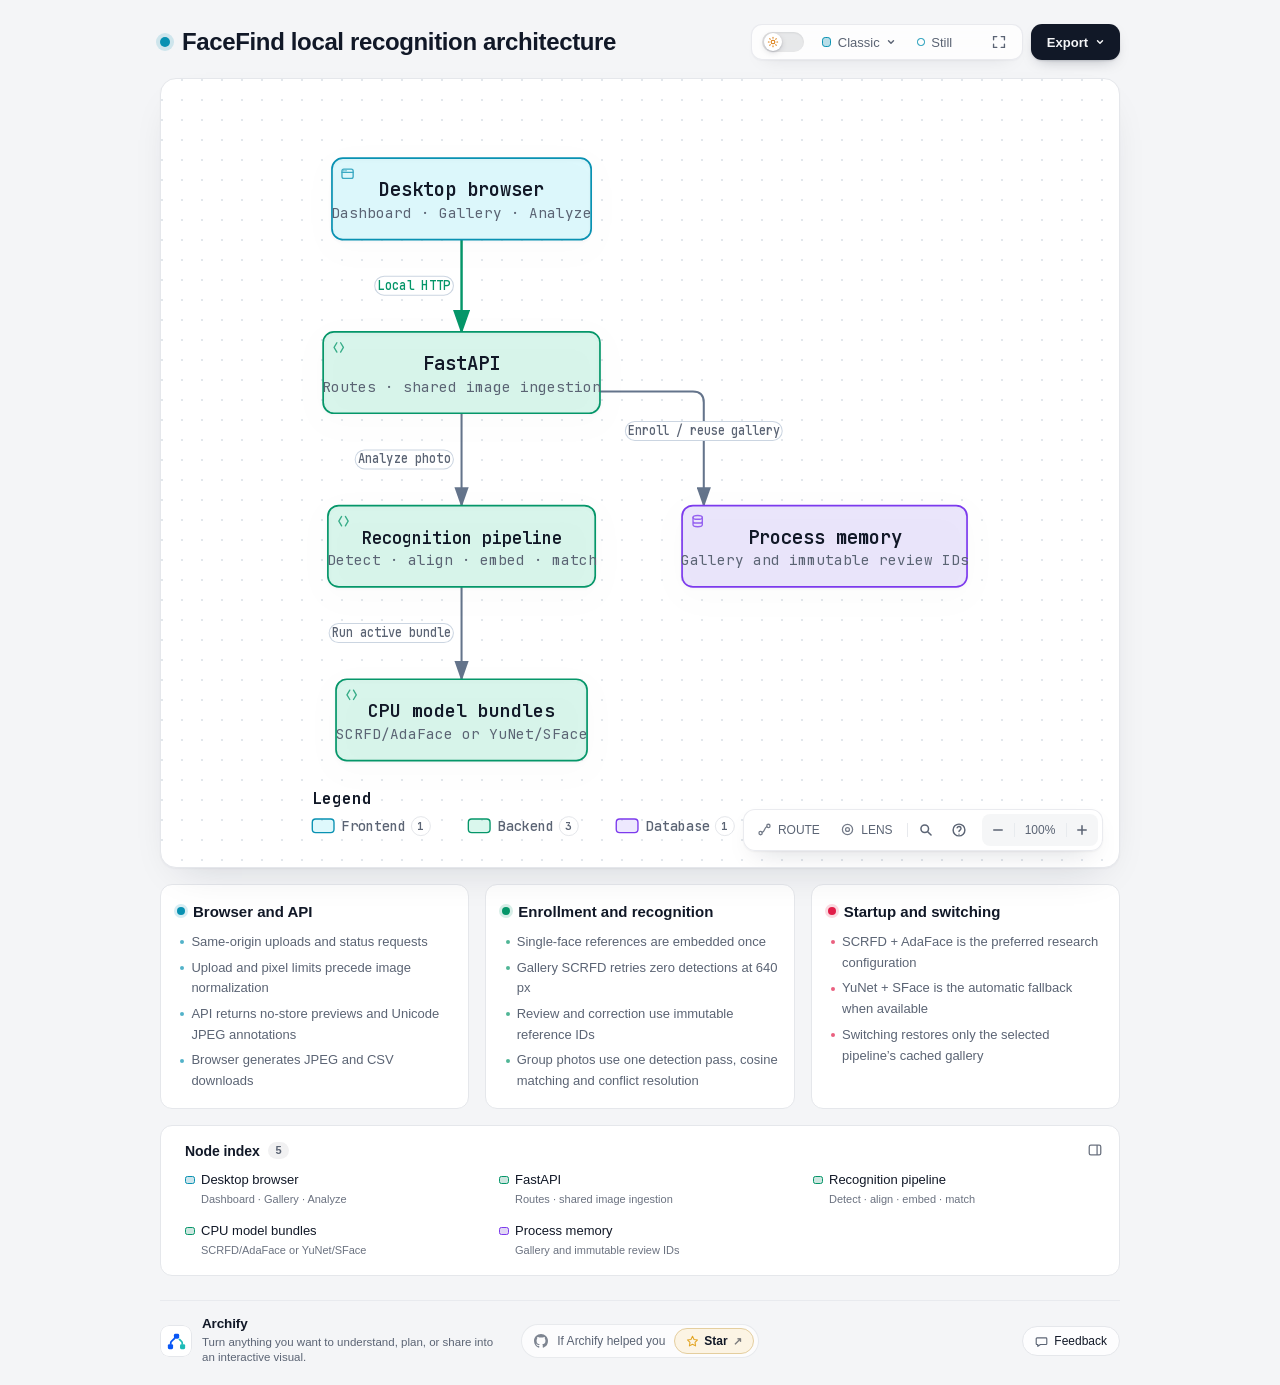
==== docs/architecture/facefind.html @ 2cdcc1fc "release: finalize FaceFind offline recognition application" ====
<!DOCTYPE html>
<html lang="en" data-theme="dark" data-preset="classic">
<head>
  <meta charset="UTF-8">
  <meta name="viewport" content="width=device-width, initial-scale=1.0">
  <meta name="color-scheme" content="dark light">
  <meta name="generator" content="archify 3.3.0">
  <meta name="archify-reader-contract" content="declared-wide-v1">
  <title>FaceFind local recognition architecture Diagram</title>
  <script>
    // Resolve the theme before first paint so light-preference users don't
    // see a dark flash. The toolbar script below re-applies with UI state.
    (function () {
      try {
        var theme = null;
        try {
          var param = new URLSearchParams(window.location.search).get('theme');
          if (param === 'light' || param === 'dark') theme = param;
          if (new URLSearchParams(window.location.search).get('embed') === '1') {
            document.documentElement.setAttribute('data-embed', 'true');
          }
          if (new URLSearchParams(window.location.search).get('present') === '1') {
            document.documentElement.setAttribute('data-present', 'true');
          }
        } catch (_) {}
        if (!theme) {
          try { theme = localStorage.getItem('archify-theme'); } catch (_) {}
        }
        if (theme !== 'light' && theme !== 'dark') {
          theme = window.matchMedia('(prefers-color-scheme: light)').matches ? 'light' : 'dark';
        }
        document.documentElement.setAttribute('data-theme', theme);
      } catch (_) {}
    })();
  </script>
  <style id="archify-fonts">
/*
JetBrains Mono variable WOFF2 subsets from Google Fonts service revision v24.
These fixed bytes are shared by the viewer and its SVG/raster exports.
No local() source: an installed copy must not override the bundled font.
Uncovered characters (including CJK) still use the system fallback stack.
Upstream: https://github.com/JetBrains/JetBrainsMono

cyrillic-ext    1664 bytes  sha256 9343de2ca5d9549f792e7962375af8efb0f320c7643bfd36c884b5a30e5c396f
cyrillic        8892 bytes  sha256 4995a9a43ac659ec32fcd8b463755cd6a07b31a6e6b3894a6a153b661cf490e2
greek           6800 bytes  sha256 49c3da6c9a2b279b0f1f860f5cfb1f5dc38d88a5c7be9c9b1837bbc4e3db6111
vietnamese      5872 bytes  sha256 d44eb1936043a56038eb02dd70b243f379bef65783f94ec12f277550720411f1
latin-ext      11596 bytes  sha256 9c38cb2d0d2d93c1ee6e21fa78db76f13ea7e15e15cc64214c7ca89b6aaa35c4
latin          31340 bytes  sha256 2c32b9b3ee358c119e210f6f5195f9bd34894d78a785ff2e95d60e718e400af4

Copyright 2020 The JetBrains Mono Project Authors (https://github.com/JetBrains/JetBrainsMono)

This Font Software is licensed under the SIL Open Font License, Version 1.1.
This license is copied below, and is also available with a FAQ at:
https://openfontlicense.org


-----------------------------------------------------------
SIL OPEN FONT LICENSE Version 1.1 - 26 February 2007
-----------------------------------------------------------

PREAMBLE
The goals of the Open Font License (OFL) are to stimulate worldwide
development of collaborative font projects, to support the font creation
efforts of academic and linguistic communities, and to provide a free and
open framework in which fonts may be shared and improved in partnership
with others.

The OFL allows the licensed fonts to be used, studied, modified and
redistributed freely as long as they are not sold by themselves. The
fonts, including any derivative works, can be bundled, embedded,
redistributed and/or sold with any software provided that any reserved
names are not used by derivative works. The fonts and derivatives,
however, cannot be released under any other type of license. The
requirement for fonts to remain under this license does not apply
to any document created using the fonts or their derivatives.

DEFINITIONS
"Font Software" refers to the set of files released by the Copyright
Holder(s) under this license and clearly marked as such. This may
include source files, build scripts and documentation.

"Reserved Font Name" refers to any names specified as such after the
copyright statement(s).

"Original Version" refers to the collection of Font Software components as
distributed by the Copyright Holder(s).

"Modified Version" refers to any derivative made by adding to, deleting,
or substituting -- in part or in whole -- any of the components of the
Original Version, by changing formats or by porting the Font Software to a
new environment.

"Author" refers to any designer, engineer, programmer, technical
writer or other person who contributed to the Font Software.

PERMISSION & CONDITIONS
Permission is hereby granted, free of charge, to any person obtaining
a copy of the Font Software, to use, study, copy, merge, embed, modify,
redistribute, and sell modified and unmodified copies of the Font
Software, subject to the following conditions:

1) Neither the Font Software nor any of its individual components,
in Original or Modified Versions, may be sold by itself.

2) Original or Modified Versions of the Font Software may be bundled,
redistributed and/or sold with any software, provided that each copy
contains the above copyright notice and this license. These can be
included either as stand-alone text files, human-readable headers or
in the appropriate machine-readable metadata fields within text or
binary files as long as those fields can be easily viewed by the user.

3) No Modified Version of the Font Software may use the Reserved Font
Name(s) unless explicit written permission is granted by the corresponding
Copyright Holder. This restriction only applies to the primary font name as
presented to the users.

4) The name(s) of the Copyright Holder(s) or the Author(s) of the Font
Software shall not be used to promote, endorse or advertise any
Modified Version, except to acknowledge the contribution(s) of the
Copyright Holder(s) and the Author(s) or with their explicit written
permission.

5) The Font Software, modified or unmodified, in part or in whole,
must be distributed entirely under this license, and must not be
distributed under any other license. The requirement for fonts to
remain under this license does not apply to any document created
using the Font Software.

TERMINATION
This license becomes null and void if any of the above conditions are
not met.

DISCLAIMER
THE FONT SOFTWARE IS PROVIDED "AS IS", WITHOUT WARRANTY OF ANY KIND,
EXPRESS OR IMPLIED, INCLUDING BUT NOT LIMITED TO ANY WARRANTIES OF
MERCHANTABILITY, FITNESS FOR A PARTICULAR PURPOSE AND NONINFRINGEMENT
OF COPYRIGHT, PATENT, TRADEMARK, OR OTHER RIGHT. IN NO EVENT SHALL THE
COPYRIGHT HOLDER BE LIABLE FOR ANY CLAIM, DAMAGES OR OTHER LIABILITY,
INCLUDING ANY GENERAL, SPECIAL, INDIRECT, INCIDENTAL, OR CONSEQUENTIAL
DAMAGES, WHETHER IN AN ACTION OF CONTRACT, TORT OR OTHERWISE, ARISING
FROM, OUT OF THE USE OR INABILITY TO USE THE FONT SOFTWARE OR FROM
OTHER DEALINGS IN THE FONT SOFTWARE.
*/
    /* cyrillic-ext */
    @font-face { font-family: 'JetBrains Mono'; font-style: normal; font-weight: 400 800; font-display: swap;
      src: url([data-uri]) format('woff2');
      unicode-range: U+0460-052F, U+1C80-1C8A, U+20B4, U+2DE0-2DFF, U+A640-A69F, U+FE2E-FE2F; }
    /* cyrillic */
    @font-face { font-family: 'JetBrains Mono'; font-style: normal; font-weight: 400 800; font-display: swap;
      src: url([data-uri]) format('woff2');
      unicode-range: U+0301, U+0400-045F, U+0490-0491, U+04B0-04B1, U+2116; }
    /* greek */
    @font-face { font-family: 'JetBrains Mono'; font-style: normal; font-weight: 400 800; font-display: swap;
      src: url([data-uri]) format('woff2');
      unicode-range: U+0370-0377, U+037A-037F, U+0384-038A, U+038C, U+038E-03A1, U+03A3-03FF; }
    /* vietnamese */
    @font-face { font-family: 'JetBrains Mono'; font-style: normal; font-weight: 400 800; font-display: swap;
      src: url([data-uri]) format('woff2');
      unicode-range: U+0102-0103, U+0110-0111, U+0128-0129, U+0168-0169, U+01A0-01A1, U+01AF-01B0, U+0300-0301, U+0303-0304, U+0308-0309, U+0323, U+0329, U+1EA0-1EF9, U+20AB; }
    /* latin-ext */
    @font-face { font-family: 'JetBrains Mono'; font-style: normal; font-weight: 400 800; font-display: swap;
      src: url([data-uri]) format('woff2');
      unicode-range: U+0100-02BA, U+02BD-02C5, U+02C7-02CC, U+02CE-02D7, U+02DD-02FF, U+0304, U+0308, U+0329, U+1D00-1DBF, U+1E00-1E9F, U+1EF2-1EFF, U+2020, U+20A0-20AB, U+20AD-20C0, U+2113, U+2C60-2C7F, U+A720-A7FF; }
    /* latin */
    @font-face { font-family: 'JetBrains Mono'; font-style: normal; font-weight: 400 800; font-display: swap;
      src: url([data-uri]) format('woff2');
      unicode-range: U+0000-00FF, U+0131, U+0152-0153, U+02BB-02BC, U+02C6, U+02DA, U+02DC, U+0304, U+0308, U+0329, U+2000-206F, U+20AC, U+2122, U+2191, U+2193, U+2212, U+2215, U+FEFF, U+FFFD; }
  </style>
  <style>
    /* ==========================================================
       THEME VARIABLES — switch by toggling [data-theme] on <html>
       ========================================================== */
    :root,
    [data-theme="dark"] {
      /* Native browser UI (scrollbars, form controls, popups) follows the
         chosen theme instead of the OS preference. */
      color-scheme: dark;
      --bg: #020617;
      --grid: #1e293b;
      --canvas-dot: rgba(148, 163, 184, 0.16);
      --text: #ffffff;
      --text-muted: #94a3b8;
      --text-dim: #475569;
      /* UI chrome and menu hints need more contrast than SVG .t-dim accents */
      --text-faint: #7d8da1;

      --panel: rgba(15, 23, 42, 0.5);
      --panel-border: #1e293b;
      --lane-fill: rgba(15, 23, 42, 0.22);
      --lane-stroke: #334155;

      --arrow: #94a3b8;
      --arrow-emphasis: #34d399;
      --edge-label: var(--arrow);

      /* Opaque mask color used behind semi-transparent component fills
         so the arrows drawn underneath are properly hidden. */
      --mask: #0f172a;

      --frontend-fill:    rgba(8, 51, 68, 0.4);
      --frontend-stroke:  #22d3ee;
      --backend-fill:     rgba(6, 78, 59, 0.4);
      --backend-stroke:   #34d399;
      --database-fill:    rgba(76, 29, 149, 0.4);
      --database-stroke:  #a78bfa;
      --cloud-fill:       rgba(120, 53, 15, 0.3);
      --cloud-stroke:     #fbbf24;
      --security-fill:    rgba(136, 19, 55, 0.4);
      --security-stroke:  #fb7185;
      --messagebus-fill:  rgba(251, 146, 60, 0.3);
      --messagebus-stroke:#fb923c;
      --external-fill:    rgba(30, 41, 59, 0.5);
      --external-stroke:  #94a3b8;

      --toolbar-bg:       rgba(15, 23, 42, 0.8);
      --toolbar-border:   #334155;
      --toolbar-text:     #e2e8f0;
      --toolbar-hover:    rgba(15, 23, 42, 0.95);
      --toolbar-menu-bg:  #0f172a;
    }

    [data-theme="light"] {
      color-scheme: light;
      --bg: #f4f5f7;
      --grid: #e9edf2;
      --canvas-dot: #e2e7ec;
      --text: #111827;
      --text-muted: #5b6474;
      --text-dim: #9aa3b2;
      --text-faint: #6b7280;

      --panel: #ffffff;
      --panel-border: #e5e7eb;
      --lane-fill: rgba(248, 250, 252, 0.65);
      --lane-stroke: #cbd5e1;

      --arrow: #64748b;
      --arrow-emphasis: #059669;
      --edge-label: var(--text-muted);

      --mask: #ffffff;

      --frontend-fill: rgba(34, 211, 238, 0.15);
      --frontend-stroke: #0891b2;
      /* #1040: darker accent for small bold reader text; the diagram stroke above is untouched. */
      --reader-accent: #077f9c;
      --backend-fill: rgba(52, 211, 153, 0.18);
      --backend-stroke: #059669;
      --database-fill: rgba(167, 139, 250, 0.2);
      --database-stroke: #7c3aed;
      --cloud-fill: rgba(251, 191, 36, 0.18);
      --cloud-stroke: #d97706;
      --security-fill: rgba(251, 113, 133, 0.15);
      --security-stroke: #e11d48;
      --messagebus-fill: rgba(251, 146, 60, 0.15);
      --messagebus-stroke: #ea580c;
      --external-fill: rgba(148, 163, 184, 0.18);
      --external-stroke: #64748b;

      --toolbar-bg:       rgba(255, 255, 255, 0.92);
      --toolbar-border:   #cbd5e1;
      --toolbar-text:     #334155;
      --toolbar-hover:    #ffffff;
      --toolbar-menu-bg:  #ffffff;
    }

    /* ==========================================================
       SIGNAL FLOW — an opt-in, motion-forward visual preset.
       The variables also target a standalone exported SVG, whose
       root carries data-preset and data-theme directly.
       ========================================================== */
    [data-preset="signal-flow"][data-theme="dark"] {
      --bg: #030711;
      --grid: #15233a;
      --panel: rgba(6, 14, 28, 0.78);
      --panel-border: #1d3350;
      --lane-fill: rgba(9, 22, 40, 0.5);
      --lane-stroke: #2c4564;
      --text: #f5fbff;
      --text-muted: #9eb0c7;
      --text-dim: #52667f;
      --text-faint: #7890ad;
      --mask: #07101e;
      --frontend-fill: rgba(6, 182, 212, 0.14);
      --frontend-stroke: #67e8f9;
      --backend-fill: rgba(16, 185, 129, 0.14);
      --backend-stroke: #5eead4;
      --database-fill: rgba(139, 92, 246, 0.16);
      --database-stroke: #c4b5fd;
      --cloud-fill: rgba(245, 158, 11, 0.13);
      --cloud-stroke: #fcd34d;
      --security-fill: rgba(244, 63, 94, 0.13);
      --security-stroke: #fda4af;
      --messagebus-fill: rgba(249, 115, 22, 0.13);
      --messagebus-stroke: #fdba74;
      --external-fill: rgba(71, 85, 105, 0.24);
      --external-stroke: #a5b4c7;
      --arrow: #7890ad;
      --arrow-emphasis: #2dd4bf;
      --edge-label: var(--arrow);
      --toolbar-bg: rgba(7, 16, 30, 0.86);
      --toolbar-border: #29415f;
      --toolbar-menu-bg: #07101e;
    }

    [data-preset="signal-flow"][data-theme="light"] {
      --bg: #f4f9fc;
      --grid: #d4e5ee;
      --panel: rgba(255, 255, 255, 0.82);
      --panel-border: #bfd5e2;
      --lane-fill: rgba(232, 243, 248, 0.62);
      --lane-stroke: #a9c5d5;
      --text: #102638;
      --text-muted: #587287;
      --text-dim: #8aa2b4;
      --text-faint: #5d778a; /* #1040: was #668397 at 3.99:1 on reader surfaces */
      --mask: #ffffff;
      --frontend-fill: rgba(6, 182, 212, 0.09);
      --frontend-stroke: #0789a1;
      /* #1040: darker accent for small bold reader text; the diagram stroke above is untouched. */
      --reader-accent: #067e95;
      --backend-fill: rgba(5, 150, 105, 0.09);
      --backend-stroke: #087f69;
      --database-fill: rgba(124, 58, 237, 0.09);
      --database-stroke: #7254c7;
      --cloud-fill: rgba(217, 119, 6, 0.08);
      --cloud-stroke: #b9670b;
      --security-fill: rgba(225, 29, 72, 0.08);
      --security-stroke: #c53a59;
      --messagebus-fill: rgba(234, 88, 12, 0.08);
      --messagebus-stroke: #c65f27;
      --external-fill: rgba(100, 116, 139, 0.1);
      --external-stroke: #607a8c;
      --arrow: #7b97aa;
      --arrow-emphasis: #0d9488;
      --edge-label: var(--text-muted);
    }

    /* ==========================================================
       BLUEPRINT — a review-first drafting preset for deployment,
       infrastructure, and technical design documentation. It keeps
       the same semantic palette and geometry while trading glow for
       precise grid contrast, squared materials, and drafting marks.
       ========================================================== */
    [data-preset="blueprint"][data-theme="dark"] {
      --bg: #06131f;
      --grid: #17425a;
      --panel: rgba(7, 27, 43, 0.9);
      --panel-border: #27627f;
      --lane-fill: rgba(10, 43, 66, 0.36);
      --lane-stroke: #34799a;
      --text: #e3f6ff;
      --text-muted: #91b8ca;
      --text-dim: #557e92;
      --text-faint: #739caf;
      --mask: #0a2031;
      --frontend-fill: rgba(26, 157, 193, 0.14);
      --frontend-stroke: #66d9ef;
      --backend-fill: rgba(31, 155, 124, 0.13);
      --backend-stroke: #69dfbd;
      --database-fill: rgba(120, 105, 196, 0.14);
      --database-stroke: #b4a8ff;
      --cloud-fill: rgba(197, 145, 43, 0.13);
      --cloud-stroke: #ffd166;
      --security-fill: rgba(199, 76, 104, 0.13);
      --security-stroke: #ff8da1;
      --messagebus-fill: rgba(207, 112, 49, 0.13);
      --messagebus-stroke: #ffad66;
      --external-fill: rgba(84, 119, 139, 0.18);
      --external-stroke: #a7cad9;
      --arrow: #78a3b7;
      --arrow-emphasis: #64dfc1;
      --edge-label: var(--arrow);
      --toolbar-bg: rgba(7, 28, 45, 0.92);
      --toolbar-border: #34799a;
      --toolbar-text: #d8f3ff;
      --toolbar-hover: rgba(18, 58, 83, 0.95);
      --toolbar-menu-bg: #0a2031;
    }

    [data-preset="blueprint"][data-theme="light"] {
      --bg: #edf7fa;
      --grid: #b5d5e1;
      --panel: rgba(249, 253, 255, 0.94);
      --panel-border: #78aabd;
      --lane-fill: rgba(210, 232, 240, 0.42);
      --lane-stroke: #83b2c4;
      --text: #123344;
      --text-muted: #4e7486;
      --text-dim: #86a6b4;
      --text-faint: #577786; /* #1040: was #668c9d at 3.54:1 on reader surfaces */
      --mask: #f9fdff;
      --frontend-fill: rgba(8, 145, 178, 0.08);
      --frontend-stroke: #087f9c;
      --backend-fill: rgba(5, 128, 101, 0.08);
      --backend-stroke: #08755f;
      --database-fill: rgba(100, 75, 180, 0.08);
      --database-stroke: #6757a8;
      --cloud-fill: rgba(181, 120, 15, 0.08);
      --cloud-stroke: #a86609;
      --security-fill: rgba(190, 48, 80, 0.07);
      --security-stroke: #b32f50;
      --messagebus-fill: rgba(196, 81, 22, 0.07);
      --messagebus-stroke: #b65120;
      --external-fill: rgba(79, 112, 128, 0.08);
      --external-stroke: #506f7e;
      --arrow: #6d93a5;
      --arrow-emphasis: #087f69;
      --edge-label: var(--text-muted);
      --toolbar-bg: rgba(247, 252, 254, 0.94);
      --toolbar-border: #8ab5c5;
      --toolbar-text: #294f61;
      --toolbar-hover: #ffffff;
      --toolbar-menu-bg: #f9fdff;
    }

    /* ==========================================================
       EDITORIAL — a warm, publication-minded preset for design
       reviews, launch notes, and documentation. The diagram keeps
       the same semantic palette and exact geometry, but trades
       software chrome for paper, ink, ruled structure, and one
       restrained vermilion accent.
       ========================================================== */
    [data-preset="editorial"][data-theme="dark"] {
      --bg: #181611;
      --grid: #39342a;
      --panel: rgba(35, 31, 24, 0.96);
      --panel-border: #625a4a;
      --lane-fill: rgba(52, 46, 35, 0.46);
      --lane-stroke: #726957;
      --text: #f4eddf;
      --text-muted: #b9ae9b;
      --text-dim: #776e60;
      --text-faint: #9d917e;
      --mask: #231f18;
      --frontend-fill: rgba(43, 133, 142, 0.16);
      --frontend-stroke: #7fc6c7;
      --backend-fill: rgba(63, 132, 92, 0.16);
      --backend-stroke: #8fc29e;
      --database-fill: rgba(117, 91, 141, 0.17);
      --database-stroke: #c0a4d0;
      --cloud-fill: rgba(170, 119, 49, 0.16);
      --cloud-stroke: #d8ad68;
      --security-fill: rgba(157, 69, 65, 0.17);
      --security-stroke: #df9085;
      --messagebus-fill: rgba(174, 79, 42, 0.16);
      --messagebus-stroke: #df946f;
      --external-fill: rgba(126, 115, 96, 0.18);
      --external-stroke: #b8ad99;
      --arrow: #948978;
      --arrow-emphasis: #dd6b3d;
      --edge-label: var(--arrow);
      --toolbar-bg: rgba(35, 31, 24, 0.92);
      --toolbar-border: #625a4a;
      --toolbar-text: #eee5d5;
      --toolbar-hover: #302a20;
      --toolbar-menu-bg: #231f18;
    }

    [data-preset="editorial"][data-theme="light"] {
      --bg: #f2eee5;
      --grid: #d8d0c2;
      --panel: rgba(251, 248, 241, 0.97);
      --panel-border: #c4b9a6;
      --lane-fill: rgba(229, 221, 207, 0.42);
      --lane-stroke: #b8aa94;
      --text: #242018;
      --text-muted: #6f6658;
      --text-dim: #a09788;
      --text-faint: #796f60; /* #1040: was #817767 at 4.15:1 on reader surfaces */
      --mask: #fbf8f1;
      --frontend-fill: rgba(31, 117, 126, 0.09);
      --frontend-stroke: #287e84;
      /* #1040: darker accent for small bold reader text; the diagram stroke above is untouched. */
      --reader-accent: #267a80;
      --backend-fill: rgba(42, 119, 75, 0.09);
      --backend-stroke: #397b53;
      --database-fill: rgba(105, 75, 130, 0.09);
      --database-stroke: #765d86;
      --cloud-fill: rgba(157, 103, 31, 0.1);
      --cloud-stroke: #9a671f;
      --security-fill: rgba(153, 58, 52, 0.09);
      --security-stroke: #9e463f;
      --messagebus-fill: rgba(182, 70, 27, 0.09);
      --messagebus-stroke: #ad4b25;
      --external-fill: rgba(101, 91, 75, 0.09);
      --external-stroke: #746b5e;
      --arrow: #8a806f;
      --arrow-emphasis: #bb4c23;
      --edge-label: var(--text-muted);
      --toolbar-bg: rgba(251, 248, 241, 0.94);
      --toolbar-border: #c4b9a6;
      --toolbar-text: #40392f;
      --toolbar-hover: #fffdf8;
      --toolbar-menu-bg: #fbf8f1;
    }

    * { margin: 0; padding: 0; box-sizing: border-box; }

    body {
      --archify-page-top: 2rem;
      font-family: -apple-system, BlinkMacSystemFont, 'Segoe UI', 'PingFang SC', 'Hiragino Sans GB', 'Microsoft YaHei', 'Noto Sans CJK SC', 'Noto Sans', Roboto, 'Helvetica Neue', Arial, sans-serif;
      -webkit-font-smoothing: antialiased;
      background: var(--bg);
      min-height: 100vh;
      padding: var(--archify-page-top) 2rem 2rem;
      color: var(--text);
      /* Theme surfaces change together; animating the page background leaves it
         visibly out of sync with the SVG and panel for the first 200ms. */
    }

    html[data-preset="signal-flow"] body {
      background-image:
        radial-gradient(circle at 18% -8%, rgba(34, 211, 238, 0.14), transparent 34rem),
        radial-gradient(circle at 92% 18%, rgba(139, 92, 246, 0.12), transparent 30rem);
      background-attachment: fixed;
    }
    html[data-preset="signal-flow"][data-theme="light"] body {
      background-image:
        radial-gradient(circle at 18% -8%, rgba(6, 182, 212, 0.12), transparent 34rem),
        radial-gradient(circle at 92% 18%, rgba(139, 92, 246, 0.08), transparent 30rem);
    }
    html[data-preset="blueprint"] body {
      background-image:
        linear-gradient(var(--grid) 1px, transparent 1px),
        linear-gradient(90deg, var(--grid) 1px, transparent 1px);
      background-size: 32px 32px;
      background-position: -1px -1px;
      background-attachment: fixed;
    }
    html[data-preset="editorial"] body {
      background-image:
        linear-gradient(90deg, transparent 0, transparent 5.4rem, color-mix(in srgb, var(--security-stroke) 18%, transparent) 5.4rem, color-mix(in srgb, var(--security-stroke) 18%, transparent) calc(5.4rem + 1px), transparent calc(5.4rem + 1px)),
        repeating-linear-gradient(0deg, transparent 0, transparent 31px, color-mix(in srgb, var(--grid) 36%, transparent) 31px, color-mix(in srgb, var(--grid) 36%, transparent) 32px);
      background-attachment: fixed;
    }

    /* Gallery/embed mode keeps the generated artifact as the source of truth
       while presenting only its diagram surface inside a proof card. */
    html[data-embed="true"] body {
      min-height: 0;
      padding: 0;
      overflow: hidden;
      background: var(--bg);
      background-image: none;
    }
    html[data-embed="true"] .toolbar,
    html[data-embed="true"] .header,
    html[data-embed="true"] .cards,
    html[data-embed="true"] .diagram-nav,
    html[data-embed="true"] .overview-map,
    html[data-embed="true"] .focus-chip,
    html[data-embed="true"] .route-probe,
    html[data-embed="true"] .semantic-lens,
    html[data-embed="true"] .diagram-guide,
    html[data-embed="true"] .node-finder,
    html[data-embed="true"] .node-outline { display: none !important; }
    html[data-embed="true"] .container { max-width: none; }
    html[data-embed="true"] .diagram-container {
      padding: 0.5rem;
      border: 0;
      border-radius: 0;
      box-shadow: none;
    }
    html[data-embed="true"] .diagram-container svg { min-width: 0; }

    /* Presentation Stage is a viewer-only layer: it gives the live diagram
       the viewport while keeping guided views, theme, focus, and exports real.
       Embed mode wins when both query parameters are present. */
    html[data-present="true"]:not([data-embed="true"]) body {
      --archify-page-top: 1rem;
      height: 100dvh;
      min-height: 0;
      padding: 1rem;
      overflow: hidden;
    }
    html[data-present="true"]:not([data-embed="true"]) .container {
      display: flex;
      flex-direction: column;
      gap: 0.75rem;
      width: 100%;
      max-width: none;
      height: calc(100dvh - 2rem);
    }
    html[data-present="true"]:not([data-embed="true"]) .header {
      flex: none;
      min-width: 0;
      margin: 0;
      padding-right: 23rem;
    }
    html[data-present="true"]:not([data-embed="true"]) .header-row { margin-bottom: 0.25rem; }
    html[data-present="true"]:not([data-embed="true"]) .subtitle {
      overflow: hidden;
      text-overflow: ellipsis;
      white-space: nowrap;
    }

    html[data-present="true"]:not([data-embed="true"]) .diagram-container {
      display: flex;
      flex: 1 1 auto;
      align-items: center;
      justify-content: center;
      min-height: 0;
      padding: 0.75rem;
      padding-bottom: calc(0.75rem + var(--archify-nav-reserve));
    }
    html[data-present="true"]:not([data-embed="true"]) .diagram-container > svg {
      flex: 1 1 auto;
      height: 100%;
      min-height: 0;
      width: 100%;
      min-width: 0;
    }
    html[data-present="true"]:not([data-embed="true"]) .cards { display: none; }
    html[data-present="true"]:not([data-embed="true"]) #btn-present {
      border-color: var(--frontend-stroke);
      color: var(--frontend-stroke);
    }

    /* The reader owns only the outer scale. Compact automatic sequences fit at
       their authored text size or larger. Long sequences and waterfall rows
       favor reading width and page scroll; other diagrams keep height fitting.
       Small automatic canvases retain a modest scale inside a usable shell.
       Every strategy preserves the authored SVG/viewBox and semantic geometry. */
    .container {
      width: 100%;
      max-width: var(--archify-reader-width, 1440px);
      margin: 0 auto;
    }
    html[data-reader-area="true"] .diagram-container {
      min-height: var(--archify-diagram-min-height);
      display: flex;
      align-items: center;
    }
    html[data-reader-area="true"] .diagram-container > svg { flex-shrink: 0; }
    /* The original SVG legend can use the outer corner while the capped or fitted
       diagram stays centered. The container still clips all outer paint. */
    .diagram-container:has([data-reader-legend-corner]) > svg { overflow: visible; }
    .diagram-container [data-reader-legend-corner] {
      transform-origin: 0 0;
      transform-box: view-box;
      transform: var(--archify-reader-legend-transform);
    }
    html[data-reader-narrow="true"]:not([data-present="true"]) .diagram-container > svg {
      min-width: 0;
      max-width: var(--archify-diagram-max-width);
      margin-inline: auto;
    }
    @media (min-width: 768px) and (max-height: 920px) {
      .header { margin-bottom: 1rem; }
      .diagram-container { padding: 1rem; }
      .cards { margin-top: 1rem; }
      .card { padding: 1rem; }
    }

    .header { margin-bottom: 1.5rem; padding-right: 29.5rem; }

    html[data-preset="signal-flow"] .header,
    html[data-preset="blueprint"] .header,
    html[data-preset="editorial"] .header { padding-right: 29.5rem; }

    .header-row {
      display: flex;
      align-items: center;
      gap: 0.75rem;
      min-height: 2.75rem;
      margin-bottom: 0.25rem;
    }

    .pulse-dot {
      flex: none;
      width: 10px;
      height: 10px;
      background: var(--frontend-stroke);
      border-radius: 50%;
      box-shadow: 0 0 0 4px color-mix(in srgb, var(--frontend-stroke) 16%, transparent);
      animation: none;
    }

    html[data-motion-capable="true"] .pulse-dot { animation: pulse 2s infinite; }

    @keyframes pulse {
      0%, 100% { opacity: 1; }
      50% { opacity: 0.5; }
    }

    h1 {
      font-size: 1.5rem;
      font-weight: 650;
      line-height: 1.25;
      letter-spacing: -0.015em;
    }

    .subtitle {
      color: var(--text-muted);
      font-size: 0.875rem;
      line-height: 1.55;
      margin-left: 1.375rem;
    }

    html[data-preset="signal-flow"] .header-row::after {
      content: attr(data-preset-badge-signal-flow);
      flex: none;
      margin-left: 0.25rem;
      color: var(--frontend-stroke);
      border: 1px solid var(--frontend-stroke);
      border-radius: 999px;
      padding: 0.28rem 0.6rem;
      font-size: 0.625rem;
      letter-spacing: 0.12em;
      opacity: 0.82;
      box-shadow: 0 0 20px rgba(34, 211, 238, 0.12);
      white-space: nowrap;
    }

    html[data-preset="blueprint"] .pulse-dot {
      width: 10px;
      height: 10px;
      border: 1px solid var(--frontend-stroke);
      border-radius: 1px;
      background: transparent;
      box-shadow: inset 0 0 0 2px var(--bg);
      transform: rotate(45deg);
      animation: none;
    }
    html[data-preset="blueprint"] .header-row::after {
      content: attr(data-preset-badge-blueprint);
      flex: none;
      margin-left: 0.25rem;
      padding: 0.28rem 0.55rem;
      border-top: 1px solid var(--frontend-stroke);
      border-bottom: 1px solid var(--frontend-stroke);
      color: var(--frontend-stroke);
      font-size: 0.5625rem;
      font-weight: 700;
      letter-spacing: 0.14em;
      white-space: nowrap;
    }

    html[data-preset="editorial"] h1,
    html[data-preset="editorial"] .card h3 {
      font-family: Georgia, 'Times New Roman', 'Songti SC', STSong, serif;
      letter-spacing: -0.02em;
    }
    html[data-preset="editorial"] h1 { font-size: 1.72rem; font-weight: 600; }
    html[data-preset="editorial"] .pulse-dot {
      width: 9px;
      height: 9px;
      border: 1px solid var(--arrow-emphasis);
      border-radius: 0;
      background: var(--arrow-emphasis);
      box-shadow: 0 0 0 3px color-mix(in srgb, var(--arrow-emphasis) 14%, transparent);
      transform: rotate(45deg);
      animation: none;
    }
    html[data-preset="editorial"] .header-row::after {
      content: attr(data-preset-badge-editorial);
      flex: none;
      margin-left: 0.25rem;
      padding: 0.32rem 0 0.24rem;
      border-bottom: 2px solid var(--arrow-emphasis);
      color: var(--arrow-emphasis);
      font-family: Georgia, 'Times New Roman', serif;
      font-size: 0.625rem;
      font-style: italic;
      font-weight: 600;
      letter-spacing: 0.08em;
      white-space: nowrap;
    }

    .diagram-container {
      --archify-nav-reserve: 0px;
      background: var(--panel);
      border-radius: 1rem;
      border: 1px solid var(--panel-border);
      box-shadow: 0 1px 2px rgba(15, 23, 42, 0.04), 0 16px 40px -20px rgba(15, 23, 42, 0.18);
      padding: 1.5rem;
      padding-bottom: calc(1.5rem + var(--archify-nav-reserve));
      overflow: hidden;
      position: relative;
    }

    html[data-preset="signal-flow"] .diagram-container {
      position: relative;
      overflow: hidden;
      background: linear-gradient(180deg, rgba(8, 20, 38, 0.82), rgba(3, 8, 18, 0.94));
      box-shadow: inset 0 1px 0 rgba(255, 255, 255, 0.04), 0 28px 80px rgba(0, 0, 0, 0.34);
    }
    html[data-preset="signal-flow"][data-theme="light"] .diagram-container {
      background: linear-gradient(180deg, rgba(255, 255, 255, 0.9), rgba(237, 246, 250, 0.94));
      box-shadow: inset 0 1px 0 rgba(255, 255, 255, 0.72), 0 24px 60px rgba(45, 78, 99, 0.12);
    }
    html[data-preset="blueprint"] .diagram-container {
      border-color: var(--panel-border);
      border-radius: 0.35rem;
      background: var(--panel);
      box-shadow:
        inset 0 0 0 1px color-mix(in srgb, var(--panel-border) 34%, transparent),
        0 18px 48px rgba(0, 0, 0, 0.16);
    }
    html[data-preset="blueprint"] .diagram-container::after {
      content: "";
      position: absolute;
      z-index: 10;
      inset: 0.7rem;
      pointer-events: none;
      background:
        linear-gradient(var(--frontend-stroke), var(--frontend-stroke)) left top / 1.35rem 1px no-repeat,
        linear-gradient(var(--frontend-stroke), var(--frontend-stroke)) left top / 1px 1.35rem no-repeat,
        linear-gradient(var(--frontend-stroke), var(--frontend-stroke)) right top / 1.35rem 1px no-repeat,
        linear-gradient(var(--frontend-stroke), var(--frontend-stroke)) right top / 1px 1.35rem no-repeat,
        linear-gradient(var(--frontend-stroke), var(--frontend-stroke)) left bottom / 1.35rem 1px no-repeat,
        linear-gradient(var(--frontend-stroke), var(--frontend-stroke)) left bottom / 1px 1.35rem no-repeat,
        linear-gradient(var(--frontend-stroke), var(--frontend-stroke)) right bottom / 1.35rem 1px no-repeat,
        linear-gradient(var(--frontend-stroke), var(--frontend-stroke)) right bottom / 1px 1.35rem no-repeat;
      opacity: 0.58;
    }
    html[data-preset="editorial"] .diagram-container {
      overflow: hidden;
      border-color: var(--panel-border);
      border-radius: 0.38rem;
      background:
        linear-gradient(90deg, color-mix(in srgb, var(--security-fill) 58%, transparent), transparent 12%),
        var(--panel);
      box-shadow:
        0 1px 0 color-mix(in srgb, var(--text) 6%, transparent),
        0 18px 48px color-mix(in srgb, #000 19%, transparent);
    }
    html[data-preset="editorial"] .diagram-container::after {
      position: absolute;
      z-index: 10;
      top: 0.72rem;
      right: 1.25rem;
      padding: 0.2rem 0.52rem;
      border: 1px solid var(--panel-border);
      background: var(--panel);
      color: var(--arrow-emphasis);
      content: attr(data-preset-badge-editorial-plate);
      font-family: Georgia, 'Times New Roman', serif;
      font-size: 0.52rem;
      font-style: italic;
      font-weight: 600;
      letter-spacing: 0.09em;
      pointer-events: none;
    }
    html[data-embed="true"][data-preset="editorial"] .diagram-container::after { display: none; }
    /* A Viewer an explainer page opens keeps its tools and the preset's look; the page names the
       diagram, so the standalone badges stay off, as the embedded plate does. */
    html[data-hosted="explainer"][data-preset] .header-row::after,
    html[data-hosted="explainer"][data-preset="editorial"] .diagram-container::after { display: none; }
    html[data-motion-capable="true"][data-preset="signal-flow"][data-ambient-entry="running"] .diagram-container::before {
      content: "";
      position: absolute;
      inset: 0;
      pointer-events: none;
      background: linear-gradient(115deg, transparent 28%, rgba(103, 232, 249, 0.035) 48%, transparent 68%);
      transform: translateX(-70%);
      animation: archify-signal-scan 4.8s ease-in-out 1 both;
    }

    /* Motion Governor gives the reader a real static state and gives the
       strongest semantic action the only motion budget. Atmosphere resets to
       its authored base instead of freezing mid-cycle. Static artifacts never
       start a decorative pulse or scan. */
    html:not([data-motion-capable="true"]) svg[data-animation="trace"] [data-animate] {
      animation: none !important;
    }
    html:not([data-motion-capable="true"]) svg[data-animation="trace"] [data-graph-role="automatic-crossover"]:has(> [data-animate="edge"]) > [data-graph-role="automatic-crossover-underlay"] {
      animation: none !important;
    }
    html[data-motion="still"] .pulse-dot,
    html[data-motion="still"] .diagram-container::before,
    html[data-motion="still"] svg[data-animation="trace"] [data-animate],
    html[data-motion-owner] .pulse-dot,
    html[data-motion-owner] .diagram-container::before,
    html[data-motion-owner] svg[data-animation="trace"] [data-animate],
    html[data-embed="true"] .pulse-dot,
    html[data-embed="true"] .diagram-container::before,
    html[data-share-playback="true"] .pulse-dot,
    html[data-share-playback="true"] .diagram-container::before,
    html[data-document-hidden="true"] .pulse-dot,
    html[data-document-hidden="true"] .diagram-container::before,
    html[data-document-hidden="true"] svg[data-animation="trace"] [data-animate],
    html[data-motion="still"] svg[data-animation="trace"] [data-graph-role="automatic-crossover"]:has(> [data-animate="edge"]) > [data-graph-role="automatic-crossover-underlay"],
    html[data-motion-owner] svg[data-animation="trace"] [data-graph-role="automatic-crossover"]:has(> [data-animate="edge"]) > [data-graph-role="automatic-crossover-underlay"],
    html[data-embed="true"] svg[data-animation="trace"] [data-graph-role="automatic-crossover"]:has(> [data-animate="edge"]) > [data-graph-role="automatic-crossover-underlay"],
    html[data-share-playback="true"] svg[data-animation="trace"] [data-graph-role="automatic-crossover"]:has(> [data-animate="edge"]) > [data-graph-role="automatic-crossover-underlay"],
    html[data-document-hidden="true"] svg[data-animation="trace"] [data-graph-role="automatic-crossover"]:has(> [data-animate="edge"]) > [data-graph-role="automatic-crossover-underlay"] {
      animation: none !important;
    }
    html[data-motion="still"] .diagram-container::before,
    html[data-motion-owner] .diagram-container::before,
    html[data-embed="true"] .diagram-container::before,
    html[data-share-playback="true"] .diagram-container::before {
      opacity: 0;
    }
    html[data-motion="still"] .intent-trace-flow,
    html[data-motion="still"] .route-probe-flow,
    html[data-motion="still"] .route-journey-flow,
    html[data-motion="still"] .semantic-lens-flow,
    html[data-motion="still"] .diagram-guide,
    html[data-motion="still"] .overview-map-live,
    html[data-document-hidden="true"] .intent-trace-flow,
    html[data-document-hidden="true"] .route-probe-flow,
    html[data-document-hidden="true"] .route-journey-flow,
    html[data-document-hidden="true"] .semantic-lens-flow,
    html[data-document-hidden="true"] .diagram-guide,
    html[data-document-hidden="true"] .overview-map-live {
      animation: none !important;
    }

    html[data-motion="still"] .intent-trace-flow,
    html[data-motion="still"] .route-probe-flow {
      stroke-dasharray: none;
      stroke-dashoffset: 0;
      opacity: 0.72;
    }
    html[data-motion="still"] .route-journey-overlay,
    html[data-document-hidden="true"] .route-journey-overlay { display: none !important; }
    html[data-motion="still"] .relationship-pulse-overlay { display: none !important; }

    html[data-motion="still"] svg [data-node-id],
    html[data-motion="still"] svg [data-edge-from],
    html[data-motion="still"] svg [data-detail],
    html[data-motion="still"] svg [data-detail-anchor],
    html[data-motion="still"] svg [data-legend-hit],
    html[data-motion="still"] svg {
      transition: none !important;
    }

    svg {
      font-family: 'JetBrains Mono', ui-monospace, SFMono-Regular, Menlo, Consolas, 'DejaVu Sans Mono', 'Liberation Mono', 'Noto Sans Mono CJK SC', 'PingFang SC', 'Hiragino Sans GB', 'Microsoft YaHei', monospace;
      width: 100%;
      min-width: min(900px, 100%);
      display: block;
      transform-origin: 0 0;
      transition: transform 0.18s ease;
    }

    .diagram-container.is-camera-moving svg {
      transition: transform 0.42s cubic-bezier(0.22, 1, 0.36, 1);
    }
    .diagram-container.is-camera-transaction svg { transition: none; }
    .diagram-container.is-pannable { cursor: grab; }
    .diagram-container.is-panning { cursor: grabbing; user-select: none; }
    .diagram-container.is-panning svg { transition: none; }

    .diagram-nav {
      position: absolute;
      right: 1rem;
      bottom: 1rem;
      z-index: 12;
      translate: 0 calc(-1 * var(--archify-dock-lift, 0px));
      display: inline-flex;
      align-items: center;
      max-width: calc(100% - 2rem);
      padding: 0.25rem;
      gap: 0.0625rem;
      overflow-x: auto;
      border: 1px solid color-mix(in srgb, var(--panel-border) 80%, transparent);
      border-radius: 0.75rem;
      background: color-mix(in srgb, var(--panel) 84%, transparent);
      box-shadow: 0 1px 2px rgba(15, 23, 42, 0.05), 0 10px 28px -14px rgba(15, 23, 42, 0.28);
      backdrop-filter: blur(14px) saturate(1.2);
      scrollbar-width: none;
    }
    .diagram-nav::-webkit-scrollbar { display: none; }
    .diagram-nav button,
    .focus-chip button {
      border: 0;
      background: transparent;
      color: var(--toolbar-text);
      font: inherit;
      cursor: pointer;
    }
    .diagram-nav button {
      min-width: 2rem;
      height: 2rem;
      padding: 0 0.4rem;
      border-radius: 0.5rem;
      color: var(--text-muted);
      font-size: 0.75rem;
      font-weight: 500;
      letter-spacing: 0;
      transition: background 0.15s, color 0.15s;
    }
    .diagram-nav button:hover,
    .diagram-nav button:focus-visible {
      color: var(--text);
      background: color-mix(in srgb, var(--text) 6%, transparent);
    }
    .diagram-nav button:hover,
    .diagram-nav button:focus-visible,
    .focus-chip button:hover,
    .focus-chip button:focus-visible { background: var(--toolbar-hover); }
    .diagram-nav button:focus-visible,
    .focus-chip button:focus-visible {
      outline: 2px solid var(--frontend-stroke);
      outline-offset: 1px;
    }
    .diagram-nav button:disabled { opacity: 0.38; cursor: default; }
    /* The Guide stays on the ? shortcut; Map only earns dock space once the
       reader has zoomed past the full diagram (or opened it from the keyboard). */
    .diagram-nav button[hidden] { display: none; }
    .diagram-container:not(.is-pannable) #btn-overview-map:not([data-radar-requested]):not(:focus) { display: none; }
    .diagram-nav button:disabled:hover { background: transparent; }
    .diagram-nav #btn-route-probe,
    .diagram-nav #btn-overview-map,
    .diagram-nav #btn-semantic-lens {
      min-width: auto;
      padding-inline: 0.6rem;
      color: var(--text-muted);
      font-weight: 500;
    }
    .diagram-nav #btn-node-finder,
    .diagram-nav [data-view="out"] {
      position: relative;
      margin-left: 0.375rem;
    }
    .diagram-nav #btn-node-finder::before,
    .diagram-nav [data-view="out"]::before {
      position: absolute;
      top: 0.55rem;
      bottom: 0.55rem;
      left: -0.19rem;
      width: 1px;
      background: color-mix(in srgb, var(--panel-border) 90%, transparent);
      content: "";
      pointer-events: none;
    }
    .diagram-nav-icon {
      display: block;
      width: 0.95rem;
      height: 0.95rem;
      margin: auto;
      background: currentColor;
      -webkit-mask-position: center;
      -webkit-mask-repeat: no-repeat;
      -webkit-mask-size: contain;
      mask-position: center;
      mask-repeat: no-repeat;
      mask-size: contain;
    }
    .diagram-nav-icon.find {
      -webkit-mask-image: url("data:image/svg+xml,%3Csvg xmlns='http://www.w3.org/2000/svg' viewBox='0 0 20 20'%3E%3Ccircle cx='8.5' cy='8.5' r='4.5' fill='none' stroke='black' stroke-width='1.8'/%3E%3Cpath d='m12 12 4 4' fill='none' stroke='black' stroke-width='1.8' stroke-linecap='round'/%3E%3C/svg%3E");
      mask-image: url("data:image/svg+xml,%3Csvg xmlns='http://www.w3.org/2000/svg' viewBox='0 0 20 20'%3E%3Ccircle cx='8.5' cy='8.5' r='4.5' fill='none' stroke='black' stroke-width='1.8'/%3E%3Cpath d='m12 12 4 4' fill='none' stroke='black' stroke-width='1.8' stroke-linecap='round'/%3E%3C/svg%3E");
    }
    .diagram-nav-icon.guide {
      -webkit-mask-image: url("data:image/svg+xml,%3Csvg xmlns='http://www.w3.org/2000/svg' viewBox='0 0 20 20'%3E%3Ccircle cx='10' cy='10' r='7' fill='none' stroke='black' stroke-width='1.7'/%3E%3Cpath d='M7.8 7.3a2.4 2.4 0 014.6.9c0 1.8-2.4 2-2.4 3.7M10 14.9h.01' fill='none' stroke='black' stroke-width='1.7' stroke-linecap='round'/%3E%3C/svg%3E");
      mask-image: url("data:image/svg+xml,%3Csvg xmlns='http://www.w3.org/2000/svg' viewBox='0 0 20 20'%3E%3Ccircle cx='10' cy='10' r='7' fill='none' stroke='black' stroke-width='1.7'/%3E%3Cpath d='M7.8 7.3a2.4 2.4 0 014.6.9c0 1.8-2.4 2-2.4 3.7M10 14.9h.01' fill='none' stroke='black' stroke-width='1.7' stroke-linecap='round'/%3E%3C/svg%3E");
    }
    .diagram-nav-icon.minus {
      -webkit-mask-image: url("data:image/svg+xml,%3Csvg xmlns='http://www.w3.org/2000/svg' viewBox='0 0 20 20'%3E%3Cpath d='M5 10h10' fill='none' stroke='black' stroke-width='1.8' stroke-linecap='round'/%3E%3C/svg%3E");
      mask-image: url("data:image/svg+xml,%3Csvg xmlns='http://www.w3.org/2000/svg' viewBox='0 0 20 20'%3E%3Cpath d='M5 10h10' fill='none' stroke='black' stroke-width='1.8' stroke-linecap='round'/%3E%3C/svg%3E");
    }
    .diagram-nav-icon.plus {
      -webkit-mask-image: url("data:image/svg+xml,%3Csvg xmlns='http://www.w3.org/2000/svg' viewBox='0 0 20 20'%3E%3Cpath d='M10 5v10M5 10h10' fill='none' stroke='black' stroke-width='1.8' stroke-linecap='round'/%3E%3C/svg%3E");
      mask-image: url("data:image/svg+xml,%3Csvg xmlns='http://www.w3.org/2000/svg' viewBox='0 0 20 20'%3E%3Cpath d='M10 5v10M5 10h10' fill='none' stroke='black' stroke-width='1.8' stroke-linecap='round'/%3E%3C/svg%3E");
    }
    .diagram-nav [data-view="reset"] {
      display: inline-flex;
      align-items: center;
      justify-content: center;
      gap: 0.2rem;
      min-width: 3.1rem;
      padding-inline: 0.35rem;
    }
    .diagram-nav [data-view="reset"][data-detail-visible] {
      min-width: 3.8rem;
    }
    .diagram-nav-detail {
      color: color-mix(in srgb, var(--toolbar-text) 52%, transparent);
      font-size: 0.44rem;
      font-weight: 700;
      line-height: 1;
      letter-spacing: 0.07em;
    }
    .diagram-nav-percent {
      color: var(--text-muted);
      font-size: 0.75rem;
      font-weight: 500;
      font-variant-numeric: tabular-nums;
      line-height: 1;
    }
    /* Mode buttons carry a small glyph so the dock reads as one icon language. */
    .diagram-nav #btn-route-probe,
    .diagram-nav #btn-overview-map,
    .diagram-nav #btn-semantic-lens {
      display: inline-flex;
      align-items: center;
      gap: 0.375rem;
      padding-inline: 0.55rem 0.65rem;
    }
    .diagram-nav #btn-route-probe::before,
    .diagram-nav #btn-overview-map::before,
    .diagram-nav #btn-semantic-lens::before {
      flex: none;
      width: 0.95rem;
      height: 0.95rem;
      background: currentColor;
      content: "";
      opacity: 0.85;
      -webkit-mask: var(--nav-glyph) center / contain no-repeat;
      mask: var(--nav-glyph) center / contain no-repeat;
    }
    .diagram-nav #btn-route-probe { --nav-glyph: url("data:image/svg+xml,%3Csvg xmlns='http://www.w3.org/2000/svg' viewBox='0 0 20 20'%3E%3Cg fill='none' stroke='black' stroke-width='1.7' stroke-linecap='round'%3E%3Ccircle cx='4.8' cy='14.8' r='2.2'/%3E%3Ccircle cx='15.2' cy='5.2' r='2.2'/%3E%3Cpath d='M6.9 13.9c3.8-1.4 2.6-6.3 6.2-7.8'/%3E%3C/g%3E%3C/svg%3E"); }
    .diagram-nav #btn-overview-map { --nav-glyph: url("data:image/svg+xml,%3Csvg xmlns='http://www.w3.org/2000/svg' viewBox='0 0 20 20'%3E%3Cg fill='none' stroke='black' stroke-width='1.7' stroke-linejoin='round'%3E%3Cpath d='M2.8 5.4 7.4 3.5l5.2 2 4.6-1.9v11l-4.6 1.9-5.2-2-4.6 1.9z'/%3E%3Cpath d='M7.4 3.5v11M12.6 5.5v11'/%3E%3C/g%3E%3C/svg%3E"); }
    .diagram-nav #btn-semantic-lens { --nav-glyph: url("data:image/svg+xml,%3Csvg xmlns='http://www.w3.org/2000/svg' viewBox='0 0 20 20'%3E%3Cg fill='none' stroke='black' stroke-width='1.7'%3E%3Ccircle cx='10' cy='10' r='6.8'/%3E%3Ccircle cx='10' cy='10' r='2.6'/%3E%3C/g%3E%3C/svg%3E"); }
    /* Zoom out / level / zoom in join into one stepper well. */
    .diagram-nav [data-view="out"],
    .diagram-nav [data-view="reset"],
    .diagram-nav [data-view="in"] {
      position: relative;
      border-radius: 0;
      background: color-mix(in srgb, var(--panel-border) 38%, transparent);
    }
    .diagram-nav [data-view="out"] { margin-left: 0.375rem; border-radius: 0.5rem 0 0 0.5rem; }
    .diagram-nav [data-view="out"]::before { display: none; }
    .diagram-nav [data-view="reset"],
    .diagram-nav [data-view="in"] { margin-left: -0.0625rem; }
    .diagram-nav [data-view="in"] { border-radius: 0 0.5rem 0.5rem 0; }
    .diagram-nav [data-view="reset"]::after,
    .diagram-nav [data-view="in"]::after {
      position: absolute;
      top: 0.55rem;
      bottom: 0.55rem;
      left: 0;
      width: 1px;
      background: color-mix(in srgb, var(--panel-border) 75%, transparent);
      content: "";
      pointer-events: none;
    }
    .diagram-nav [data-view="out"]:hover,
    .diagram-nav [data-view="reset"]:hover,
    .diagram-nav [data-view="in"]:hover { background: color-mix(in srgb, var(--panel-border) 60%, transparent); }
    .diagram-nav [data-view="out"]:disabled,
    .diagram-nav [data-view="in"]:disabled { opacity: 1; color: color-mix(in srgb, var(--text-muted) 40%, transparent); }
    .diagram-nav [data-view="out"]:disabled:hover,
    .diagram-nav [data-view="in"]:disabled:hover { background: color-mix(in srgb, var(--panel-border) 38%, transparent); }
    .diagram-nav [data-view="reset"] { min-width: 3.25rem; }
    .diagram-container[data-camera-indicator="true"] .diagram-nav-detail,
    .diagram-container[data-camera-indicator="true"] .diagram-nav-percent { color: var(--frontend-stroke); }
    .diagram-nav #btn-diagram-guide[aria-expanded="true"] {
      color: var(--cloud-stroke);
      background: var(--toolbar-hover);
    }

    /* Semantic Radar is a deliberately simplified, viewer-only overview. It
       uses authored node bounds and the live camera viewport rather than
       cloning the canonical SVG, so IDs, filters, animation, and export state
       stay singular and deterministic. */
    .overview-map {
      position: absolute;
      right: 1rem;
      bottom: calc(4.15rem + var(--archify-nav-reserve));
      z-index: 12;
      width: 11.25rem;
      overflow: hidden;
      border: 1px solid color-mix(in srgb, var(--frontend-stroke) 52%, var(--toolbar-border));
      border-radius: 0.78rem;
      background: var(--toolbar-menu-bg);
      color: var(--toolbar-text);
      box-shadow: 0 16px 42px rgba(0, 0, 0, 0.3);
      backdrop-filter: blur(16px);
      font-size: 0.625rem;
    }
    .overview-map[hidden] { display: none; }
    .overview-map[data-docked="true"] {
      position: fixed;
      right: var(--archify-radar-right, 1rem);
      top: var(--archify-radar-top, 1rem);
      bottom: auto;
    }
    .overview-map[data-docked="true"][data-dock-side="left"] {
      right: auto;
      left: var(--archify-radar-left, 1rem);
    }
    html[data-preset="blueprint"] .overview-map { border-radius: 0.28rem; }
    .overview-map-head {
      display: grid;
      grid-template-columns: auto minmax(0, 1fr) auto;
      align-items: center;
      gap: 0.45rem;
      min-height: 2.25rem;
      padding: 0.42rem 0.48rem 0.38rem 0.55rem;
      border-bottom: 1px solid var(--toolbar-border);
      background: linear-gradient(110deg, color-mix(in srgb, var(--frontend-fill) 45%, transparent), transparent 68%);
      cursor: grab;
      touch-action: none;
      user-select: none;
    }
    .overview-map[data-panel-dragging="true"] .overview-map-head { cursor: grabbing; }
    .overview-map[data-placement-invalid="true"] {
      border-color: var(--security-stroke);
      box-shadow: 0 0 0 2px color-mix(in srgb, var(--security-stroke) 34%, transparent), 0 16px 42px rgba(0, 0, 0, 0.3);
    }
    .overview-map[data-compact="true"] {
      width: 7.4rem;
    }
    .overview-map[data-compact="true"] .overview-map-head {
      grid-template-columns: minmax(0, 1fr) auto;
      gap: 0.24rem;
      min-height: 1.5rem;
      padding: 0.05rem 0.16rem 0.05rem 0.32rem;
      border-bottom: 0;
    }
    .overview-map[data-compact="true"] .overview-map-live,
    .overview-map[data-compact="true"] .overview-map-copy,
    .overview-map[data-compact="true"] .overview-map-surface,
    .overview-map[data-compact="true"] .overview-map-hint {
      display: none;
    }
    .overview-map[data-compact="true"] .overview-map-expand { display: inline-flex; }
    .overview-map[data-compact="true"] .overview-map-close {
      width: 1.15rem;
      height: 1.15rem;
      font-size: 0.72rem;
    }
    .overview-map-live {
      width: 0.42rem;
      height: 0.42rem;
      border-radius: 50%;
      background: var(--backend-stroke);
      box-shadow: 0 0 0 0 color-mix(in srgb, var(--backend-stroke) 52%, transparent);
      animation: archify-radar-live 2.4s ease-out infinite;
    }
    .overview-map-copy { min-width: 0; line-height: 1.1; }
    .overview-map-copy strong {
      display: block;
      overflow: hidden;
      color: var(--frontend-stroke);
      font-size: 0.59rem;
      letter-spacing: 0.12em;
      text-transform: uppercase;
      white-space: nowrap;
      text-overflow: ellipsis;
    }
    .overview-map-copy small {
      display: block;
      margin-top: 0.18rem;
      overflow: hidden;
      color: var(--text-faint);
      font-size: 0.52rem;
      letter-spacing: 0.04em;
      white-space: nowrap;
      text-overflow: ellipsis;
    }
    .overview-map-expand {
      display: none;
      align-items: center;
      justify-content: center;
      min-width: 0;
      height: 1.2rem;
      padding: 0 0.34rem;
      overflow: hidden;
      border: 0;
      border-radius: 0.3rem;
      background: transparent;
      color: var(--frontend-stroke);
      font: inherit;
      font-size: 0.49rem;
      font-weight: 700;
      letter-spacing: 0.06em;
      text-transform: uppercase;
      white-space: nowrap;
      cursor: pointer;
    }
    .overview-map-close {
      width: 1.55rem;
      height: 1.55rem;
      padding: 0;
      border: 0;
      border-radius: 0.34rem;
      background: transparent;
      color: var(--toolbar-text);
      font: inherit;
      font-size: 0.9rem;
      cursor: pointer;
    }
    .overview-map-expand:hover,
    .overview-map-expand:focus-visible,
    .overview-map-close:hover,
    .overview-map-close:focus-visible { background: var(--toolbar-hover); }
    .overview-map-expand:focus-visible,
    .overview-map-close:focus-visible,
    .overview-map-surface:focus-visible,
    .overview-map-node:focus-visible {
      outline: 2px solid var(--frontend-stroke);
      outline-offset: 1px;
    }
    .overview-map-surface {
      position: relative;
      height: 7rem;
      margin: 0.42rem;
      overflow: hidden;
      border: 1px solid color-mix(in srgb, var(--panel-border) 72%, transparent);
      border-radius: 0.42rem;
      background:
        linear-gradient(color-mix(in srgb, var(--panel-border) 26%, transparent) 1px, transparent 1px),
        linear-gradient(90deg, color-mix(in srgb, var(--panel-border) 26%, transparent) 1px, transparent 1px),
        color-mix(in srgb, var(--bg) 86%, transparent);
      background-size: 12px 12px;
      cursor: crosshair;
      touch-action: none;
    }
    html[data-preset="blueprint"] .overview-map-surface { border-radius: 0.1rem; }
    .overview-map-surface > svg {
      width: 100%;
      height: 100%;
      min-width: 0;
      transform: none !important;
      transition: none !important;
      display: block;
      overflow: visible;
    }
    .overview-map-node {
      fill: var(--backend-stroke);
      fill-opacity: 0.52;
      stroke: var(--backend-stroke);
      stroke-opacity: 0.86;
      vector-effect: non-scaling-stroke;
      cursor: pointer;
      transition: fill-opacity 140ms ease, stroke-width 140ms ease, filter 140ms ease;
    }
    .overview-map-node[data-kind="frontend"],
    .overview-map-node[data-kind="start"] { fill: var(--frontend-stroke); stroke: var(--frontend-stroke); }
    .overview-map-node[data-kind="database"],
    .overview-map-node[data-kind="success"] { fill: var(--database-stroke); stroke: var(--database-stroke); }
    .overview-map-node[data-kind="cloud"],
    .overview-map-node[data-kind="waiting"] { fill: var(--cloud-stroke); stroke: var(--cloud-stroke); }
    .overview-map-node[data-kind="messagebus"] { fill: var(--messagebus-stroke); stroke: var(--messagebus-stroke); }
    .overview-map-node[data-kind="security"],
    .overview-map-node[data-kind="decision"],
    .overview-map-node[data-kind="failure"] { fill: var(--security-stroke); stroke: var(--security-stroke); }
    .overview-map-node[data-kind="external"],
    .overview-map-node[data-kind="neutral"] { fill: var(--external-stroke); stroke: var(--external-stroke); }
    .overview-map-node[data-radar-active="true"],
    .overview-map-node:hover,
    .overview-map-node:focus-visible {
      fill-opacity: 0.92;
      stroke-width: 2.2;
      filter: drop-shadow(0 0 3px currentColor);
    }
    .overview-map-viewport {
      fill: color-mix(in srgb, var(--frontend-fill) 56%, transparent);
      stroke: var(--frontend-stroke);
      stroke-width: 2;
      vector-effect: non-scaling-stroke;
      pointer-events: none;
      filter: drop-shadow(0 0 3px color-mix(in srgb, var(--frontend-stroke) 54%, transparent));
    }
    .overview-map-hint {
      display: flex;
      justify-content: space-between;
      gap: 0.5rem;
      padding: 0 0.52rem 0.46rem;
      color: var(--text-faint);
      font-size: 0.49rem;
      letter-spacing: 0.06em;
      text-transform: uppercase;
    }
    .diagram-nav #btn-overview-map[aria-expanded="true"] {
      color: var(--frontend-stroke);
      background: color-mix(in srgb, var(--frontend-stroke) 11%, transparent);
    }
    .overview-map-feedback {
      position: absolute;
      right: 1rem;
      bottom: 4.15rem;
      z-index: 13;
      max-width: min(16rem, calc(100% - 2rem));
      padding: 0.38rem 0.55rem;
      border: 1px solid color-mix(in srgb, var(--frontend-stroke) 52%, var(--toolbar-border));
      border-radius: 0.5rem;
      background: var(--toolbar-menu-bg);
      color: var(--toolbar-text);
      box-shadow: 0 8px 24px rgba(0, 0, 0, 0.2);
      font-size: 0.52rem;
      line-height: 1.35;
      pointer-events: none;
    }
    .overview-map-feedback[hidden] { display: none; }
    .focus-chip[data-radar-yielded="true"] { display: none !important; }
    .diagram-nav #btn-route-probe[aria-pressed="true"] {
      color: var(--backend-stroke);
      background: color-mix(in srgb, var(--backend-stroke) 11%, transparent);
    }
    .diagram-nav #btn-semantic-lens[aria-expanded="true"],
    .diagram-nav #btn-semantic-lens[aria-pressed="true"] {
      color: var(--database-stroke);
      background: color-mix(in srgb, var(--database-stroke) 11%, transparent);
    }

    /* Semantic Lens turns the compiled node-kind palette into an analytical
       legend. One kind reveals its real traffic; two kinds compare only their
       direct authored relationships. Geometry and the canonical SVG stay put. */
    .semantic-lens {
      position: absolute;
      right: 1rem;
      bottom: calc(4.15rem + var(--archify-nav-reserve));
      z-index: 24;
      width: min(20rem, calc(100% - 2rem));
      overflow: hidden;
      border: 1px solid color-mix(in srgb, var(--database-stroke) 58%, var(--toolbar-border));
      border-radius: 0.82rem;
      background:
        linear-gradient(135deg, color-mix(in srgb, var(--database-fill) 34%, transparent), transparent 48%),
        var(--toolbar-menu-bg);
      color: var(--toolbar-text);
      box-shadow: 0 18px 52px rgba(0, 0, 0, 0.36);
      backdrop-filter: blur(18px);
      animation: archify-lens-in 180ms cubic-bezier(0.22, 1, 0.36, 1);
    }
    .semantic-lens[hidden] { display: none; }
    .semantic-lens[data-dock-side="left"] { left: 1rem; right: auto; }
    .semantic-lens[data-dock-side="right"] { left: auto; right: 1rem; }
    html[data-preset="blueprint"] .semantic-lens { border-radius: 0.28rem; }
    .semantic-lens-head {
      display: grid;
      grid-template-columns: minmax(0, 1fr) auto;
      align-items: start;
      gap: 0.75rem;
      padding: 0.72rem 0.78rem 0.62rem;
      border-bottom: 1px solid var(--toolbar-border);
    }
    .semantic-lens-eyebrow {
      display: block;
      color: var(--database-stroke);
      font-size: 0.5rem;
      font-weight: 800;
      letter-spacing: 0.16em;
      text-transform: uppercase;
    }
    .semantic-lens-title {
      display: block;
      margin-top: 0.16rem;
      color: var(--text);
      font-size: 0.82rem;
      letter-spacing: -0.02em;
    }
    .semantic-lens-close {
      width: 1.75rem;
      height: 1.75rem;
      padding: 0;
      border: 0;
      border-radius: 0.35rem;
      background: transparent;
      color: var(--toolbar-text);
      font: inherit;
      font-size: 1rem;
      cursor: pointer;
    }
    .semantic-lens-close:hover,
    .semantic-lens-close:focus-visible { background: var(--toolbar-hover); }
    .semantic-lens-instruction {
      margin: 0;
      padding: 0.52rem 0.78rem 0.48rem;
      color: var(--text-faint);
      font-size: 0.55rem;
      line-height: 1.45;
    }
    .semantic-lens-kinds {
      display: grid;
      grid-template-columns: 1fr 1fr;
      gap: 0.3rem;
      max-height: min(15rem, 40vh);
      padding: 0 0.5rem 0.5rem;
      overflow-y: auto;
      scrollbar-width: thin;
    }
    .semantic-lens-kind {
      --lens-color: var(--external-stroke);
      display: grid;
      grid-template-columns: auto minmax(0, 1fr) auto;
      align-items: center;
      gap: 0.42rem;
      min-width: 0;
      min-height: 2.15rem;
      padding: 0.35rem 0.42rem;
      border: 1px solid color-mix(in srgb, var(--lens-color) 24%, var(--toolbar-border));
      border-radius: 0.45rem;
      background: color-mix(in srgb, var(--panel) 76%, transparent);
      color: var(--toolbar-text);
      font: inherit;
      text-align: left;
      cursor: pointer;
      transition: border-color 140ms ease, background 140ms ease, opacity 140ms ease;
    }
    html[data-preset="blueprint"] .semantic-lens-kind { border-radius: 0.12rem; }
    .semantic-lens-kind[data-kind="frontend"],
    .semantic-lens-kind[data-kind="start"] { --lens-color: var(--frontend-stroke); }
    .semantic-lens-kind[data-kind="backend"],
    .semantic-lens-kind[data-kind="active"] { --lens-color: var(--backend-stroke); }
    .semantic-lens-kind[data-kind="database"],
    .semantic-lens-kind[data-kind="success"] { --lens-color: var(--database-stroke); }
    .semantic-lens-kind[data-kind="cloud"],
    .semantic-lens-kind[data-kind="waiting"] { --lens-color: var(--cloud-stroke); }
    .semantic-lens-kind[data-kind="messagebus"] { --lens-color: var(--messagebus-stroke); }
    .semantic-lens-kind[data-kind="security"],
    .semantic-lens-kind[data-kind="decision"],
    .semantic-lens-kind[data-kind="failure"] { --lens-color: var(--security-stroke); }
    .semantic-lens-kind:hover,
    .semantic-lens-kind:focus-visible,
    .semantic-lens-kind[aria-pressed="true"] {
      border-color: color-mix(in srgb, var(--lens-color) 78%, var(--toolbar-border));
      background: color-mix(in srgb, var(--lens-color) 11%, var(--panel));
    }
    .semantic-lens-kind:focus-visible,
    .semantic-lens-close:focus-visible,
    .semantic-lens-actions button:focus-visible {
      outline: 2px solid var(--database-stroke);
      outline-offset: 1px;
    }
    .semantic-lens-kind:disabled { opacity: 0.34; cursor: default; }
    .semantic-lens-swatch {
      width: 0.48rem;
      height: 0.48rem;
      border-radius: 50%;
      background: var(--lens-color);
      box-shadow: 0 0 8px color-mix(in srgb, var(--lens-color) 58%, transparent);
    }
    .semantic-lens-kind strong {
      overflow: hidden;
      color: var(--text);
      font-size: 0.61rem;
      text-overflow: ellipsis;
      white-space: nowrap;
    }
    .semantic-lens-kind em {
      color: var(--lens-color);
      font-size: 0.54rem;
      font-style: normal;
      font-weight: 800;
    }
    .semantic-lens-status {
      min-height: 2.5rem;
      margin: 0;
      padding: 0.55rem 0.78rem;
      border-top: 1px solid var(--toolbar-border);
      color: var(--text-faint);
      font-size: 0.55rem;
      line-height: 1.45;
    }
    .semantic-lens-status strong { color: var(--database-stroke); font-weight: 800; }
    .semantic-lens-actions {
      display: flex;
      justify-content: flex-end;
      gap: 0.28rem;
      padding: 0 0.62rem 0.62rem;
    }
    .semantic-lens-actions button {
      min-height: 1.8rem;
      padding: 0.28rem 0.48rem;
      border: 0;
      border-radius: 0.35rem;
      background: transparent;
      color: var(--toolbar-text);
      font: inherit;
      font-size: 0.56rem;
      cursor: pointer;
    }
    .semantic-lens-actions button:hover { background: var(--toolbar-hover); }
    .semantic-lens-actions #semantic-lens-copy { color: var(--database-stroke); }
    @keyframes archify-lens-in {
      from { opacity: 0; transform: translateY(5px) scale(0.985); }
      to { opacity: 1; transform: translateY(0) scale(1); }
    }

    /* Route Probe answers a reader question over the compiled semantic graph:
       choose two stable nodes and reveal the shortest authored directed route.
       The receipt and signal live entirely in the viewer layer. */
    .route-probe {
      position: absolute;
      left: 1rem;
      bottom: calc(1rem + var(--archify-nav-reserve));
      z-index: 12;
      width: min(46rem, calc(100% - 25rem));
      min-width: 18rem;
      overflow: hidden;
      border: 1px solid color-mix(in srgb, var(--backend-stroke) 62%, var(--toolbar-border));
      border-radius: 0.82rem;
      background:
        linear-gradient(115deg, color-mix(in srgb, var(--backend-fill) 50%, transparent), transparent 62%),
        var(--toolbar-menu-bg);
      color: var(--toolbar-text);
      box-shadow: 0 18px 48px rgba(0, 0, 0, 0.3);
      backdrop-filter: blur(16px);
      font-size: 0.75rem;
    }
    .route-probe[hidden] { display: none; }
    /* Picking needs one line of guidance, not a wide empty card; the panel
       widens only when there is a traced route to show. */
    .route-probe:not([data-state="result"]) { width: min(22rem, calc(100% - 2rem)); min-width: 0; }
    .route-probe-path:has(> .route-probe-placeholder:only-child) { display: none; }
    .route-probe[data-route-dock="top"] {
      top: 1rem;
      bottom: auto;
    }
    html[data-preset="blueprint"] .route-probe { border-radius: 0.25rem; }
    .route-probe-head {
      display: grid;
      grid-template-columns: minmax(0, 1fr) auto;
      align-items: start;
      gap: 0.65rem;
      padding: 0.625rem 0.75rem 0.5rem;
      border-bottom: 1px solid color-mix(in srgb, var(--toolbar-border) 80%, transparent);
    }
    .route-probe-copy { min-width: 0; }
    .route-probe-eyebrow {
      display: block;
      color: var(--backend-stroke);
      font-size: 0.6875rem;
      font-weight: 600;
      letter-spacing: 0.02em;
    }
    .route-probe-title {
      display: block;
      margin-top: 0.14rem;
      overflow: hidden;
      color: var(--toolbar-text);
      font-size: 0.875rem;
      font-weight: 600;
      line-height: 1.3;
      white-space: nowrap;
      text-overflow: ellipsis;
    }
    .route-probe-actions { display: flex; gap: 0.2rem; }
    .route-probe button {
      min-height: 1.55rem;
      padding: 0.25rem 0.42rem;
      border: 0;
      border-radius: 0.36rem;
      background: transparent;
      color: var(--toolbar-text);
      font: inherit;
      cursor: pointer;
    }
    .route-probe button:hover,
    .route-probe button:focus-visible { background: var(--toolbar-hover); }
    .route-probe button:focus-visible {
      outline: 2px solid var(--backend-stroke);
      outline-offset: 1px;
    }
    .route-probe-copy-link { color: var(--frontend-stroke) !important; }
    .route-probe-find { color: var(--backend-stroke) !important; }
    .route-probe-copy-link[hidden] { display: none; }
    .route-probe-find[hidden] { display: none; }
    .route-probe-path {
      display: flex;
      align-items: center;
      min-height: 2.2rem;
      padding: 0.42rem 0.58rem 0.24rem;
      overflow-x: auto;
      scrollbar-width: thin;
      white-space: nowrap;
    }
    .route-probe-node,
    .route-probe button.route-probe-node {
      flex: none;
      max-width: 9.5rem;
      overflow: hidden;
      min-height: 1.75rem !important;
      padding: 0.22rem 0.38rem;
      border: 1px solid color-mix(in srgb, var(--backend-stroke) 46%, var(--toolbar-border));
      border-radius: 999px;
      background: color-mix(in srgb, var(--backend-fill) 52%, transparent);
      color: var(--text);
      font-size: 0.56rem;
      font-weight: 700;
      text-overflow: ellipsis;
      white-space: nowrap;
    }
    .route-probe-node[data-endpoint="start"] {
      border-color: var(--frontend-stroke);
      color: var(--frontend-stroke);
    }
    .route-probe-node[data-endpoint="end"] {
      border-color: var(--security-stroke);
      color: var(--security-stroke);
    }
    .route-probe-node[data-route-journey-state="past"] { opacity: 0.66; }
    .route-probe-node[data-route-journey-state="future"] { opacity: 0.48; }
    .route-probe-node[aria-current="step"] {
      border-color: var(--backend-stroke);
      background: color-mix(in srgb, var(--backend-fill) 82%, var(--toolbar-menu-bg));
      color: var(--text);
      box-shadow: 0 0 0 1px color-mix(in srgb, var(--backend-stroke) 42%, transparent), 0 0 14px color-mix(in srgb, var(--backend-stroke) 34%, transparent);
      opacity: 1;
    }
    html[data-preset="blueprint"] .route-probe-node[aria-current="step"] {
      border-style: double;
      border-width: 3px;
      border-radius: 0.2rem;
      box-shadow: none;
    }
    .route-probe-arrow {
      flex: none;
      padding: 0 0.28rem;
      color: var(--text-faint);
      font-size: 0.65rem;
    }
    .route-probe-placeholder {
      color: var(--text-faint);
      font-size: 0.75rem;
    }
    .route-probe-status {
      display: block;
      min-height: 1.45rem;
      padding: 0.5rem 0.75rem 0.625rem;
      color: var(--text-muted, var(--text-faint));
      font-size: 0.75rem;
      line-height: 1.45;
    }
    .route-journey-controls {
      display: grid;
      grid-template-columns: 2rem minmax(5.8rem, auto) 2rem minmax(4.8rem, auto);
      justify-content: start;
      gap: 0.22rem;
      padding: 0.08rem 0.58rem 0.28rem;
    }
    .route-journey-controls[hidden] { display: none; }
    .route-journey-controls button {
      min-height: 1.8rem;
      border: 1px solid color-mix(in srgb, var(--toolbar-border) 86%, transparent);
      background: color-mix(in srgb, var(--toolbar-bg) 72%, transparent);
      font-size: 0.54rem;
      font-weight: 700;
    }
    .route-journey-controls button:disabled {
      cursor: default;
      opacity: 0.34;
    }
    .route-journey-play { color: var(--backend-stroke) !important; }
    .route-journey-overview { color: var(--frontend-stroke) !important; }
    .route-journey-controls[data-playing="true"] .route-journey-play {
      border-color: color-mix(in srgb, var(--backend-stroke) 64%, var(--toolbar-border));
      background: color-mix(in srgb, var(--backend-fill) 62%, transparent);
    }
    .route-probe[data-state="error"] {
      border-color: color-mix(in srgb, var(--security-stroke) 72%, var(--toolbar-border));
    }
    .route-probe[data-state="error"] .route-probe-status { color: var(--security-stroke); }

    .focus-chip {
      position: absolute;
      left: 1rem;
      top: 1rem;
      z-index: 12;
      display: block;
      width: min(22rem, calc(100% - 13rem));
      max-width: calc(100% - 13rem);
      overflow: hidden;
      border: 1px solid var(--frontend-stroke);
      border-radius: 0.85rem;
      background: var(--toolbar-menu-bg);
      color: var(--toolbar-text);
      box-shadow: 0 18px 48px rgba(0, 0, 0, 0.3);
      backdrop-filter: blur(16px);
      font-size: 0.6875rem;
    }
    .focus-chip[hidden] { display: none; }
    html[data-preset="blueprint"] .focus-chip { border-radius: 0.3rem; }
    .focus-chip button {
      flex: none;
      padding: 0.3rem 0.45rem;
      border-radius: 0.35rem;
      font-size: 0.625rem;
    }
    .relationship-lens-head {
      position: relative;
      display: grid;
      grid-template-columns: minmax(0, 1fr) auto;
      align-items: start;
      gap: 0.75rem;
      padding: 0.9rem 0.75rem 0.65rem;
      border-bottom: 1px solid var(--toolbar-border);
      background: linear-gradient(120deg, color-mix(in srgb, var(--frontend-fill) 34%, transparent), transparent 72%);
    }
    .relationship-lens-drag-handle {
      position: absolute;
      top: 0.12rem;
      left: 50%;
      width: 2.5rem;
      height: 0.78rem;
      padding: 0 !important;
      transform: translateX(-50%);
      color: var(--text-faint) !important;
      cursor: grab;
      touch-action: none;
      user-select: none;
    }
    .relationship-lens-drag-handle::before {
      content: "";
      display: block;
      width: 1.25rem;
      margin: auto;
      border-top: 2px dotted currentColor;
      opacity: 0.72;
    }
    .focus-chip[data-panel-dragging="true"] .relationship-lens-drag-handle { cursor: grabbing; }
    @media (hover: none), (pointer: coarse) {
      .relationship-lens-drag-handle { display: none; }
    }
    .relationship-lens-copy { min-width: 0; }
    .relationship-lens-actions {
      display: flex;
      flex-direction: column;
      align-items: flex-end;
      gap: 0.18rem;
    }
    .relationship-lens-actions button { white-space: nowrap; }
    .relationship-lens-actions #btn-focus-clear {
      display: grid;
      width: 1.75rem;
      height: 1.75rem;
      padding: 0;
      place-items: center;
      color: var(--text-muted);
      font-size: 1rem;
      line-height: 1;
    }
    .relationship-lens-actions #btn-focus-clear:hover,
    .relationship-lens-actions #btn-focus-clear:focus-visible {
      background: var(--toolbar-hover);
      color: var(--text);
    }
    .relationship-lens-actions #btn-focus-copy { color: var(--frontend-stroke); }
    .relationship-lens-actions #btn-focus-relations { display: none; }
    .relationship-lens-eyebrow {
      display: block;
      margin-bottom: 0.18rem;
      color: var(--frontend-stroke);
      font-size: 0.5rem;
      font-weight: 800;
      letter-spacing: 0.14em;
      text-transform: uppercase;
    }
    .relationship-lens-title {
      display: block;
      overflow: hidden;
      color: var(--text);
      font-size: 0.8rem;
      line-height: 1.35;
      text-overflow: ellipsis;
      white-space: nowrap;
    }
    .semantic-passport-detail {
      display: block;
      margin-top: 0.12rem;
      overflow: hidden;
      color: var(--text-muted);
      font-size: 0.625rem;
      line-height: 1.4;
      text-overflow: ellipsis;
      white-space: nowrap;
    }
    .semantic-passport-detail[hidden] { display: none; }
    .semantic-passport-meta {
      display: flex;
      flex-wrap: wrap;
      gap: 0.24rem;
      margin-top: 0.42rem;
    }
    .semantic-passport-meta span,
    .semantic-passport-meta code {
      max-width: 100%;
      overflow: hidden;
      padding: 0.14rem 0.34rem;
      border: 1px solid color-mix(in srgb, var(--toolbar-border) 82%, transparent);
      border-radius: 999px;
      background: color-mix(in srgb, var(--panel) 68%, transparent);
      color: var(--text-faint);
      font: inherit;
      font-size: 0.5rem;
      letter-spacing: 0.04em;
      text-overflow: ellipsis;
      white-space: nowrap;
    }
    .semantic-passport-meta [data-passport="kind"] {
      border-color: color-mix(in srgb, var(--frontend-stroke) 50%, var(--toolbar-border));
      color: var(--frontend-stroke);
      font-weight: 800;
      text-transform: uppercase;
    }
    .semantic-passport-meta [data-passport="tag"] { color: var(--cloud-stroke); }
    .semantic-passport-meta [data-passport="brand"] {
      border-color: color-mix(in srgb, var(--messagebus-stroke) 52%, var(--toolbar-border));
      color: var(--messagebus-stroke);
      font-weight: 700;
    }
    .semantic-passport-meta [hidden] { display: none; }
    html[data-preset="blueprint"] .semantic-passport-meta span,
    html[data-preset="blueprint"] .semantic-passport-meta code { border-radius: 0.1rem; }
    /* 跨图下钻：Passport 列出全部子图；首项即 Ctrl/双击默认目标 */
    .semantic-passport-drilldowns {
      display: grid;
      gap: 0.28rem;
      margin-top: 0.52rem;
      padding-top: 0.48rem;
      border-top: 1px solid color-mix(in srgb, var(--toolbar-border) 76%, transparent);
    }
    .semantic-passport-drilldowns[hidden] { display: none; }
    .semantic-passport-drilldowns-label {
      color: var(--text-faint);
      font-size: 0.5rem;
      font-weight: 800;
      letter-spacing: 0.1em;
      text-transform: uppercase;
    }
    .semantic-passport-drilldowns-list {
      display: grid;
      gap: 0.22rem;
    }
    .semantic-passport-drilldown {
      display: flex;
      align-items: center;
      justify-content: space-between;
      gap: 0.5rem;
      min-height: 2rem;
      padding: 0.32rem 0.5rem;
      border: 1px solid color-mix(in srgb, var(--toolbar-border) 86%, transparent);
      border-radius: 0.35rem;
      background: color-mix(in srgb, var(--panel) 70%, transparent);
      color: var(--text-muted);
      text-decoration: none;
      font-size: 0.6875rem;
      font-weight: 600;
    }
    .semantic-passport-drilldown:hover,
    .semantic-passport-drilldown:focus-visible {
      color: var(--backend-stroke);
      border-color: color-mix(in srgb, var(--backend-stroke) 42%, var(--toolbar-border));
    }
    .semantic-passport-drilldown:focus-visible {
      outline: 2px solid color-mix(in srgb, var(--backend-stroke) 55%, transparent);
      outline-offset: 1px;
    }
    .semantic-passport-drilldown small {
      color: var(--text-faint);
      font-size: 0.5625rem;
      font-weight: 700;
      letter-spacing: 0.04em;
      text-transform: uppercase;
    }
    .semantic-passport-drilldowns-hint {
      color: var(--text-faint);
      font-size: 0.5625rem;
      line-height: 1.35;
    }
    /* 返回上一级：放在页眉显眼位置，不进 Passport */
    .parent-back-bar {
      display: flex;
      align-items: center;
      gap: 0.65rem;
      margin: 0 0 0.85rem;
    }
    .parent-back-bar[hidden] { display: none !important; }
    .parent-back-bar button {
      display: inline-flex;
      align-items: center;
      gap: 0.45rem;
      min-height: 2.35rem;
      padding: 0.4rem 0.9rem 0.4rem 0.7rem;
      border: 1px solid color-mix(in srgb, var(--backend-stroke) 48%, var(--toolbar-border));
      border-radius: 0.55rem;
      background: color-mix(in srgb, var(--backend-stroke) 14%, var(--panel));
      color: var(--backend-stroke);
      font-size: 0.8125rem;
      font-weight: 700;
      letter-spacing: 0.01em;
      cursor: pointer;
      box-shadow: 0 0 0 1px color-mix(in srgb, var(--backend-stroke) 12%, transparent);
    }
    .parent-back-bar button:hover,
    .parent-back-bar button:focus-visible {
      background: color-mix(in srgb, var(--backend-stroke) 22%, var(--panel));
      border-color: color-mix(in srgb, var(--backend-stroke) 68%, var(--toolbar-border));
      color: var(--text);
    }
    .parent-back-bar button:focus-visible {
      outline: 2px solid color-mix(in srgb, var(--backend-stroke) 55%, transparent);
      outline-offset: 2px;
    }
    .parent-back-bar button .parent-back-arrow {
      font-size: 1rem;
      line-height: 1;
      opacity: 0.92;
    }
    html[data-preset="blueprint"] .parent-back-bar button { border-radius: 0.15rem; }
    svg [data-node-id][data-node-drilldowns] { cursor: pointer; }
    /* 单目标下钻：原生 SVG <a> 不画下划线；角标必须跟 SVG 一起导出 */
    svg a.archify-drilldown-link {
      text-decoration: none;
      color: inherit;
      cursor: pointer;
    }
    svg .archify-drilldown-mark-disc {
      fill: color-mix(in srgb, var(--backend-stroke) 88%, var(--panel));
      stroke: color-mix(in srgb, var(--backend-stroke) 55%, var(--toolbar-border));
      stroke-width: 1;
    }
    svg .archify-drilldown-mark-arrow {
      stroke: var(--panel);
      stroke-width: 1.6;
      stroke-linecap: round;
      stroke-linejoin: round;
    }

    .semantic-passport-evidence {
      margin-top: 0.52rem;
      padding: 0.5rem;
      border: 1px solid color-mix(in srgb, var(--backend-stroke) 32%, var(--toolbar-border));
      border-radius: 0.55rem;
      background: color-mix(in srgb, var(--backend-fill) 18%, var(--panel));
    }
    .semantic-passport-evidence[hidden] { display: none; }
    html[data-preset="blueprint"] .semantic-passport-evidence { border-radius: 0.18rem; }
    .semantic-passport-evidence-head {
      display: flex;
      align-items: center;
      justify-content: space-between;
      gap: 0.55rem;
      margin-bottom: 0.35rem;
    }
    .semantic-passport-evidence-status {
      display: inline-flex;
      align-items: center;
      gap: 0.28rem;
      color: var(--backend-stroke);
      font-size: 0.5rem;
      font-weight: 800;
      letter-spacing: 0.08em;
      text-transform: uppercase;
    }
    .semantic-passport-evidence-status::before {
      content: '';
      width: 0.38rem;
      height: 0.38rem;
      border-radius: 50%;
      background: var(--backend-stroke);
      box-shadow: 0 0 0 3px color-mix(in srgb, var(--backend-stroke) 14%, transparent);
    }
    .semantic-passport-repository {
      min-width: 0;
      overflow: hidden;
      color: var(--text-faint);
      font-size: 0.5rem;
      text-decoration: none;
      text-overflow: ellipsis;
      white-space: nowrap;
    }
    .semantic-passport-repository:hover,
    .semantic-passport-repository:focus-visible { color: var(--backend-stroke); }
    .semantic-passport-evidence-links { display: grid; gap: 0.22rem; }
    .semantic-passport-source {
      display: grid;
      grid-template-columns: minmax(0, 1fr) auto;
      gap: 0.15rem 0.45rem;
      align-items: center;
      padding: 0.34rem 0.4rem;
      border: 1px solid transparent;
      border-radius: 0.38rem;
      color: var(--text-muted);
      text-decoration: none;
    }
    a.semantic-passport-source:hover,
    a.semantic-passport-source:focus-visible {
      border-color: color-mix(in srgb, var(--backend-stroke) 42%, transparent);
      background: color-mix(in srgb, var(--backend-fill) 32%, transparent);
      color: var(--text);
    }
    .semantic-passport-source strong {
      overflow: hidden;
      font-size: 0.5625rem;
      text-overflow: ellipsis;
      white-space: nowrap;
    }
    .semantic-passport-source code {
      color: var(--backend-stroke);
      font: inherit;
      font-size: 0.5rem;
    }
    .semantic-passport-source small {
      grid-column: 1 / -1;
      overflow: hidden;
      color: var(--text-faint);
      font-size: 0.5rem;
      text-overflow: ellipsis;
      white-space: nowrap;
    }
    .relationship-lens-summary {
      display: block;
      margin-top: 0.12rem;
      color: var(--text-faint);
      font-size: 0.5625rem;
    }
    .semantic-passport-reach {
      display: grid;
      gap: 0.28rem;
      margin-top: 0.52rem;
      padding-top: 0.48rem;
      border-top: 1px solid color-mix(in srgb, var(--toolbar-border) 76%, transparent);
    }
    .semantic-passport-reach[hidden] { display: none; }
    .semantic-passport-reach-label {
      color: var(--text-faint);
      font-size: 0.5rem;
      font-weight: 800;
      letter-spacing: 0.1em;
      text-transform: uppercase;
    }
    .semantic-passport-reach-actions {
      display: grid;
      grid-template-columns: repeat(2, minmax(0, 1fr));
      gap: 0.25rem;
    }
    .semantic-passport-reach-actions button {
      display: flex;
      align-items: center;
      justify-content: space-between;
      gap: 0.5rem;
      min-width: 0;
      min-height: 2rem;
      padding: 0.32rem 0.42rem;
      border: 1px solid color-mix(in srgb, var(--toolbar-border) 86%, transparent);
      background: color-mix(in srgb, var(--panel) 70%, transparent);
      color: var(--text-muted);
      text-align: left;
    }
    .semantic-passport-reach-actions button:hover:not(:disabled),
    .semantic-passport-reach-actions button:focus-visible {
      border-color: color-mix(in srgb, var(--frontend-stroke) 62%, var(--toolbar-border));
      color: var(--text);
    }
    .semantic-passport-reach-actions button:focus-visible {
      outline: 2px solid var(--frontend-stroke);
      outline-offset: 1px;
    }
    .semantic-passport-reach-actions button:disabled {
      cursor: default;
      opacity: 0.5;
    }
    .semantic-passport-reach-actions button[aria-pressed="true"] {
      border-color: color-mix(in srgb, var(--reach-color, var(--frontend-stroke)) 72%, var(--toolbar-border));
      background: color-mix(in srgb, var(--reach-fill, var(--frontend-fill)) 48%, transparent);
      color: var(--text);
    }
    #btn-reach-upstream {
      --reach-color: var(--database-stroke);
      --reach-fill: var(--database-fill);
    }
    #btn-reach-downstream {
      --reach-color: var(--backend-stroke);
      --reach-fill: var(--backend-fill);
    }
    .semantic-passport-reach-actions strong {
      color: var(--reach-color, var(--frontend-stroke));
      font-size: 0.625rem;
    }
    .semantic-passport-reach-status {
      color: var(--text-faint);
      font-size: 0.525rem;
      line-height: 1.4;
    }
    .semantic-passport-reach-status[hidden] { display: none; }
    /* Payload review: reader-only before/after field diff for a pinned message or
       flow. Field states reuse the change palette (backend = added, security =
       removed, cloud = modified) so Passport and canvas agree. */
    .semantic-passport-payload {
      display: grid;
      gap: 0.3rem;
      margin-top: 0.52rem;
      padding-top: 0.48rem;
      border-top: 1px solid color-mix(in srgb, var(--toolbar-border) 76%, transparent);
    }
    .semantic-passport-payload[hidden] { display: none; }
    .semantic-passport-payload-head {
      display: flex;
      flex-wrap: wrap;
      align-items: baseline;
      gap: 0.3rem 0.45rem;
    }
    .semantic-passport-payload-label {
      color: var(--text-faint);
      font-size: 0.5rem;
      font-weight: 800;
      letter-spacing: 0.1em;
      text-transform: uppercase;
    }
    .semantic-passport-payload-role {
      padding: 0.05rem 0.34rem;
      border: 1px solid color-mix(in srgb, var(--frontend-stroke) 56%, var(--toolbar-border));
      border-radius: 999px;
      color: var(--text-muted);
      font-size: 0.5rem;
      font-weight: 700;
      letter-spacing: 0.06em;
      text-transform: uppercase;
    }
    .semantic-passport-payload-type {
      color: var(--text-faint);
      font-size: 0.5rem;
    }
    .semantic-passport-payload-role[hidden],
    .semantic-passport-payload-type[hidden],
    .semantic-passport-payload-summary[hidden],
    .semantic-passport-payload-status[hidden] { display: none; }
    .semantic-passport-payload-summary {
      margin: 0;
      color: var(--text-muted);
      font-size: 0.6rem;
      line-height: 1.45;
    }
    .semantic-passport-payload-status {
      color: var(--text-faint);
      font-size: 0.525rem;
      line-height: 1.4;
    }
    .semantic-passport-payload-body {
      display: grid;
      gap: 0.14rem;
      max-height: min(14rem, 36vh);
      overflow: auto;
      overscroll-behavior: contain;
      scrollbar-width: thin;
    }
    .semantic-passport-payload-body:empty { display: none; }
    .semantic-passport-payload-body:focus-visible {
      outline: 2px solid var(--frontend-stroke);
      outline-offset: 2px;
    }
    .semantic-passport-payload-field {
      --payload-color: var(--text-muted);
      display: grid;
      grid-template-columns: 0.75rem minmax(0, auto) minmax(0, 1fr);
      align-items: baseline;
      gap: 0.3rem;
      padding: 0.14rem 0.3rem 0.14rem 0.2rem;
      border-left: 2px solid color-mix(in srgb, var(--payload-color) 70%, transparent);
      background: color-mix(in srgb, var(--payload-color) 9%, transparent);
      color: var(--text);
      font-size: 0.575rem;
      line-height: 1.4;
      overflow-wrap: anywhere;
    }
    .semantic-passport-payload-field[data-diff="added"] { --payload-color: var(--backend-stroke); }
    .semantic-passport-payload-field[data-diff="removed"] { --payload-color: var(--security-stroke); }
    .semantic-passport-payload-field[data-diff="modified"] { --payload-color: var(--cloud-stroke); }
    .semantic-passport-payload-field[data-diff="unchanged"] {
      border-left-color: color-mix(in srgb, var(--toolbar-border) 80%, transparent);
      background: transparent;
      color: var(--text-muted);
    }
    .semantic-passport-payload-sign {
      color: var(--payload-color);
      font-weight: 800;
      text-align: center;
    }
    .semantic-passport-payload-path {
      color: var(--text-muted);
      font-size: 0.55rem;
    }
    .semantic-passport-payload-value {
      color: var(--text);
    }
    .semantic-passport-payload-field[data-diff="removed"] .semantic-passport-payload-value {
      text-decoration: line-through;
      text-decoration-color: color-mix(in srgb, var(--security-stroke) 70%, transparent);
    }
    .semantic-passport-payload-value del {
      color: color-mix(in srgb, var(--security-stroke) 80%, var(--text));
      text-decoration-color: color-mix(in srgb, var(--security-stroke) 70%, transparent);
    }
    .semantic-passport-payload-value ins {
      color: color-mix(in srgb, var(--backend-stroke) 80%, var(--text));
      text-decoration: none;
    }
    .semantic-passport-payload-unchanged {
      margin-top: 0.1rem;
    }
    .semantic-passport-payload-unchanged > summary {
      cursor: pointer;
      color: var(--text-faint);
      font-size: 0.525rem;
      list-style: none;
    }
    .semantic-passport-payload-unchanged > summary::before {
      content: '\25B8';
      display: inline-block;
      width: 0.75rem;
      color: var(--text-faint);
    }
    .semantic-passport-payload-unchanged[open] > summary::before { content: '\25BE'; }
    .semantic-passport-payload-unchanged > summary:focus-visible {
      outline: 2px solid var(--frontend-stroke);
      outline-offset: 1px;
    }
    .semantic-passport-payload-unchanged > .semantic-passport-payload-field { margin-top: 0.14rem; }
    .relationship-lens-list {
      max-height: min(18rem, 46vh);
      overflow: auto;
      padding: 0.4rem;
      scrollbar-width: thin;
      scrollbar-color: var(--frontend-stroke) transparent;
    }
    .relationship-lens-list::-webkit-scrollbar { width: 4px; }
    .relationship-lens-list::-webkit-scrollbar-thumb {
      border-radius: 999px;
      background: color-mix(in srgb, var(--frontend-stroke) 68%, transparent);
    }
    .relationship-lens-group + .relationship-lens-group { margin-top: 0.35rem; }
    .relationship-lens-group-title {
      display: block;
      padding: 0.24rem 0.38rem 0.16rem;
      color: var(--text-faint);
      font-size: 0.5rem;
      font-weight: 800;
      letter-spacing: 0.12em;
      text-transform: uppercase;
    }
    .relationship-lens-row {
      display: grid;
      grid-template-columns: 2.1rem minmax(0, 1fr);
      gap: 0.06rem 0.45rem;
      width: 100%;
      padding: 0.45rem 0.5rem !important;
      text-align: left;
    }
    .relationship-lens-row:hover,
    .relationship-lens-row:focus-visible,
    .relationship-lens-row[data-preview-active="true"] {
      background: var(--toolbar-hover);
      box-shadow: inset 2px 0 0 var(--frontend-stroke);
    }
    .relationship-lens-row:focus-visible {
      outline: 2px solid var(--frontend-stroke);
      outline-offset: -2px;
    }
    .relationship-lens-direction {
      grid-row: 1 / 3;
      align-self: center;
      color: var(--frontend-stroke);
      font-size: 0.5rem;
      font-weight: 800;
      letter-spacing: 0.08em;
    }
    .relationship-lens-row[data-direction="in"] .relationship-lens-direction { color: var(--database-stroke); }
    .relationship-lens-row[data-direction="loop"] .relationship-lens-direction { color: var(--security-stroke); }
    .relationship-lens-row strong {
      overflow: hidden;
      color: var(--text);
      font-size: 0.6875rem;
      text-overflow: ellipsis;
      white-space: nowrap;
    }
    .relationship-lens-row small {
      overflow: hidden;
      color: var(--text-faint);
      font-size: 0.5625rem;
      text-overflow: ellipsis;
      white-space: nowrap;
    }
    .relationship-lens-empty {
      margin: 0;
      padding: 0.75rem;
      color: var(--text-faint);
      font-size: 0.625rem;
      text-align: center;
    }

    /* Diagram Guide keeps the artifact's growing reader vocabulary
       discoverable without widening the permanent control bar. It derives
       honest counts at runtime and delegates every action to an existing
       production interaction instead of creating a second command system. */
    .diagram-guide {
      position: absolute;
      top: 1rem;
      right: 1rem;
      z-index: 26;
      width: min(32rem, calc(100% - 2rem));
      max-height: min(42rem, calc(100% - 2rem));
      overflow: auto;
      border: 1px solid color-mix(in srgb, var(--cloud-stroke) 58%, var(--toolbar-border));
      border-radius: 0.82rem;
      background:
        linear-gradient(135deg, color-mix(in srgb, var(--cloud-fill) 32%, transparent), transparent 42%),
        var(--toolbar-menu-bg);
      color: var(--toolbar-text);
      box-shadow: 0 22px 64px rgba(0, 0, 0, 0.4);
      backdrop-filter: blur(18px);
      animation: archify-guide-in 180ms cubic-bezier(0.22, 1, 0.36, 1);
    }
    .diagram-guide[hidden] { display: none; }
    html[data-preset="blueprint"] .diagram-guide { border-radius: 0.28rem; }
    .diagram-guide-head {
      display: grid;
      grid-template-columns: minmax(0, 1fr) auto;
      align-items: start;
      gap: 1rem;
      padding: 0.82rem 0.9rem 0.68rem;
      border-bottom: 1px solid var(--toolbar-border);
    }
    .diagram-guide-eyebrow {
      display: block;
      color: var(--cloud-stroke);
      font-size: 0.5rem;
      font-weight: 800;
      letter-spacing: 0.16em;
      text-transform: uppercase;
    }
    .diagram-guide-title {
      display: block;
      margin-top: 0.16rem;
      color: var(--text);
      font-size: 0.86rem;
      letter-spacing: -0.02em;
    }
    .diagram-guide-close {
      width: 1.8rem;
      height: 1.8rem;
      border: 0;
      border-radius: 0.35rem;
      background: transparent;
      color: var(--toolbar-text);
      font: inherit;
      font-size: 1rem;
      cursor: pointer;
    }
    .diagram-guide-close:hover,
    .diagram-guide-close:focus-visible { background: var(--toolbar-hover); }
    .diagram-guide-stats {
      display: flex;
      align-items: center;
      gap: 0.5rem;
      margin: 0;
      padding: 0.54rem 0.9rem;
      border-bottom: 1px solid color-mix(in srgb, var(--toolbar-border) 74%, transparent);
      color: var(--text-faint);
      font-size: 0.56rem;
      letter-spacing: 0.025em;
    }
    .diagram-guide-stats::before {
      content: '';
      width: 0.42rem;
      height: 0.42rem;
      flex: none;
      border-radius: 50%;
      background: var(--backend-stroke);
      box-shadow: 0 0 10px color-mix(in srgb, var(--backend-stroke) 72%, transparent);
    }
    .diagram-guide-actions {
      display: grid;
      grid-template-columns: 1fr 1fr;
      gap: 0.38rem;
      padding: 0.62rem;
    }
    .diagram-guide-action {
      --guide-accent: var(--frontend-stroke);
      display: grid;
      grid-template-columns: auto minmax(0, 1fr) auto;
      align-items: center;
      gap: 0.55rem;
      min-height: 4.15rem;
      padding: 0.55rem 0.58rem;
      border: 1px solid color-mix(in srgb, var(--guide-accent) 22%, var(--toolbar-border));
      border-radius: 0.55rem;
      background: color-mix(in srgb, var(--panel) 78%, transparent);
      color: var(--toolbar-text);
      font: inherit;
      text-align: left;
      cursor: pointer;
      transition: border-color 140ms ease, background 140ms ease, transform 140ms ease;
    }
    .diagram-guide-action[data-guide-action="route"] { --guide-accent: var(--backend-stroke); }
    .diagram-guide-action[data-guide-action="map"] { --guide-accent: var(--database-stroke); }
    .diagram-guide-action[data-guide-action="lens"] { --guide-accent: var(--messagebus-stroke); }

    .diagram-guide-action[data-guide-action="present"] {
      --guide-accent: var(--cloud-stroke);
    }
    .diagram-guide-action:hover,
    .diagram-guide-action:focus-visible {
      border-color: color-mix(in srgb, var(--guide-accent) 76%, var(--toolbar-border));
      background: color-mix(in srgb, var(--guide-accent) 9%, var(--panel));
      transform: translateY(-1px);
    }
    .diagram-guide-action:focus-visible,
    .diagram-guide-close:focus-visible {
      outline: 2px solid var(--cloud-stroke);
      outline-offset: 1px;
    }
    .diagram-guide-action:disabled {
      opacity: 0.42;
      cursor: default;
      transform: none;
    }
    .diagram-guide-index {
      display: grid;
      place-items: center;
      width: 1.65rem;
      height: 1.65rem;
      border: 1px solid color-mix(in srgb, var(--guide-accent) 64%, var(--toolbar-border));
      border-radius: 0.35rem;
      color: var(--guide-accent);
      font-size: 0.5rem;
      font-weight: 800;
      letter-spacing: 0.06em;
    }
    .diagram-guide-action-copy { min-width: 0; }
    .diagram-guide-action strong {
      display: block;
      overflow: hidden;
      color: var(--text);
      font-size: 0.66rem;
      text-overflow: ellipsis;
      white-space: nowrap;
    }
    .diagram-guide-action small {
      display: -webkit-box;
      margin-top: 0.18rem;
      overflow: hidden;
      color: var(--text-faint);
      font-size: 0.5rem;
      line-height: 1.35;
      -webkit-box-orient: vertical;
      -webkit-line-clamp: 2;
    }
    .diagram-guide kbd {
      align-self: start;
      min-width: 1.45rem;
      padding: 0.12rem 0.3rem;
      border: 1px solid var(--toolbar-border);
      border-radius: 0.25rem;
      color: var(--text-faint);
      font: inherit;
      font-size: 0.5rem;
      text-align: center;
    }
    .diagram-guide-shortcuts {
      display: flex;
      flex-wrap: wrap;
      gap: 0.34rem 0.62rem;
      padding: 0.58rem 0.9rem 0.68rem;
      border-top: 1px solid var(--toolbar-border);
      color: var(--text-faint);
      font-size: 0.5rem;
    }
    .diagram-guide-shortcuts span {
      display: inline-flex;
      align-items: center;
      gap: 0.28rem;
      white-space: nowrap;
    }
    .diagram-guide-feedback {
      min-height: 1rem;
      margin: -0.18rem 0.9rem 0.62rem;
      color: var(--security-stroke);
      font-size: 0.5rem;
    }
    .diagram-guide-feedback:empty { display: none; }
    .diagram-guide-credit {
      display: flex;
      align-items: center;
      justify-content: space-between;
      gap: 0.6rem;
      padding: 0.46rem 0.9rem 0.56rem;
      border-top: 1px solid color-mix(in srgb, var(--toolbar-border) 74%, transparent);
      color: var(--text-faint);
      font-size: 0.5rem;
      letter-spacing: 0.02em;
      text-decoration: none;
    }
    .diagram-guide-credit-link {
      display: inline-flex;
      align-items: center;
      gap: 0.28rem;
      flex: none;
      opacity: 0.72;
      transition: opacity 120ms ease, color 120ms ease;
    }
    .diagram-guide-star {
      width: 0.62rem;
      height: 0.62rem;
      background: currentColor;
      -webkit-mask: url("data:image/svg+xml,%3Csvg xmlns='http://www.w3.org/2000/svg' viewBox='0 0 16 16'%3E%3Cpath d='M8 1.6l1.9 3.9 4.3.6-3.1 3 .7 4.3L8 11.4l-3.8 2 .7-4.3-3.1-3 4.3-.6z' fill='none' stroke='black' stroke-width='1.3' stroke-linejoin='round'/%3E%3C/svg%3E") center / contain no-repeat;
      mask: url("data:image/svg+xml,%3Csvg xmlns='http://www.w3.org/2000/svg' viewBox='0 0 16 16'%3E%3Cpath d='M8 1.6l1.9 3.9 4.3.6-3.1 3 .7 4.3L8 11.4l-3.8 2 .7-4.3-3.1-3 4.3-.6z' fill='none' stroke='black' stroke-width='1.3' stroke-linejoin='round'/%3E%3C/svg%3E") center / contain no-repeat;
    }
    .diagram-guide-credit:hover .diagram-guide-star,
    .diagram-guide-credit:focus-visible .diagram-guide-star {
      -webkit-mask-image: url("data:image/svg+xml,%3Csvg xmlns='http://www.w3.org/2000/svg' viewBox='0 0 16 16'%3E%3Cpath d='M8 1.6l1.9 3.9 4.3.6-3.1 3 .7 4.3L8 11.4l-3.8 2 .7-4.3-3.1-3 4.3-.6z' stroke='black' stroke-width='1.3' stroke-linejoin='round'/%3E%3C/svg%3E");
      mask-image: url("data:image/svg+xml,%3Csvg xmlns='http://www.w3.org/2000/svg' viewBox='0 0 16 16'%3E%3Cpath d='M8 1.6l1.9 3.9 4.3.6-3.1 3 .7 4.3L8 11.4l-3.8 2 .7-4.3-3.1-3 4.3-.6z' stroke='black' stroke-width='1.3' stroke-linejoin='round'/%3E%3C/svg%3E");
    }
    .diagram-guide-credit:hover .diagram-guide-credit-link,
    .diagram-guide-credit:focus-visible .diagram-guide-credit-link { opacity: 1; color: var(--cloud-stroke); }
    .diagram-guide-credit:focus-visible { outline: 2px solid var(--cloud-stroke); outline-offset: -2px; }
    @keyframes archify-guide-in {
      from { opacity: 0; transform: translateY(-5px) scale(0.985); }
      to { opacity: 1; transform: translateY(0) scale(1); }
    }

    .node-finder {
      position: absolute;
      top: 1rem;
      left: 1rem;
      z-index: 24;
      display: flex;
      flex-direction: column;
      width: min(22rem, calc(100% - 2rem));
      max-height: calc(100% - 2rem);
      overflow: hidden;
      border: 1px solid var(--toolbar-border);
      border-radius: 0.85rem;
      background: var(--toolbar-menu-bg);
      color: var(--toolbar-text);
      box-shadow: 0 6px 8px rgba(0, 0, 0, 0.22);
      backdrop-filter: blur(16px);
    }
    .node-finder[hidden] { display: none; }
    .node-finder[data-context="route-source"] {
      border-color: color-mix(in srgb, var(--frontend-stroke) 68%, var(--toolbar-border));
    }
    .node-finder[data-context="route-target"] {
      border-color: color-mix(in srgb, var(--security-stroke) 68%, var(--toolbar-border));
    }
    html[data-preset="blueprint"] .node-finder { border-radius: 0.3rem; }
    .node-finder-head {
      display: flex;
      align-items: center;
      justify-content: space-between;
      gap: 1rem;
      padding: 0.7rem 0.8rem 0.45rem;
    }
    .node-finder-head strong {
      color: var(--text);
      font-size: 0.6875rem;
      letter-spacing: 0.08em;
      text-transform: uppercase;
    }
    .node-finder[data-context="route-source"] .node-finder-head strong { color: var(--frontend-stroke); }
    .node-finder[data-context="route-target"] .node-finder-head strong { color: var(--security-stroke); }
    .node-finder-close {
      width: 1.75rem;
      height: 1.75rem;
      border: 0;
      border-radius: 0.35rem;
      background: transparent;
      color: var(--toolbar-text);
      font: inherit;
      font-size: 1rem;
      cursor: pointer;
    }
    .node-finder-close:hover,
    .node-finder-close:focus-visible { background: var(--toolbar-hover); }
    .node-finder-close:focus-visible,
    .node-finder-result:focus-visible {
      outline: 2px solid var(--frontend-stroke);
      outline-offset: -2px;
    }
    .node-finder-search {
      display: grid;
      grid-template-columns: auto minmax(0, 1fr) auto;
      align-items: center;
      gap: 0.55rem;
      margin: 0 0.55rem 0.55rem;
      padding: 0 0.7rem;
      min-height: 2.35rem;
      border: 1px solid var(--toolbar-border);
      border-radius: 0.55rem;
      background: color-mix(in srgb, var(--panel) 78%, transparent);
      transition: border-color 160ms ease-out, box-shadow 160ms ease-out;
    }
    html[data-preset="blueprint"] .node-finder-search { border-radius: 0.18rem; }
    .node-finder-search > span { color: var(--frontend-stroke); font-size: 0.875rem; }
    .node-finder-search:focus-within {
      border-color: var(--frontend-stroke);
      box-shadow: 0 0 0 2px color-mix(in srgb, var(--frontend-stroke) 14%, transparent);
    }
    .node-finder-input {
      appearance: none;
      width: 100%;
      min-width: 0;
      border: 0;
      outline: 0;
      background: transparent;
      color: var(--text);
      font: inherit;
      font-size: 0.75rem;
    }
    .node-finder-input:focus-visible { outline: none; }
    .node-finder-input::placeholder { color: var(--text-faint); }
    .node-finder kbd {
      padding: 0.1rem 0.32rem;
      border: 1px solid var(--toolbar-border);
      border-radius: 0.25rem;
      color: var(--text-faint);
      font: inherit;
      font-size: 0.5625rem;
    }
    .node-finder-results {
      display: grid;
      flex: 1 1 auto;
      gap: 0;
      min-height: 0;
      max-height: min(18rem, 48vh);
      margin: 0 0.55rem 0.45rem;
      padding: 0;
      overflow-y: auto;
      overscroll-behavior: contain;
      border: 1px solid color-mix(in srgb, var(--toolbar-border) 78%, transparent);
      border-radius: 0.55rem;
      background: color-mix(in srgb, var(--panel) 54%, transparent);
      scroll-padding-block: 0.25rem;
      scrollbar-width: thin;
      scrollbar-color: color-mix(in srgb, var(--panel-border) 90%, transparent) transparent;
    }
    /* Slim overlay-style thumb instead of the chunky platform default. */
    .node-finder-results::-webkit-scrollbar { width: 10px; }
    .node-finder-results::-webkit-scrollbar-track { background: transparent; }
    .node-finder-results::-webkit-scrollbar-thumb {
      background: color-mix(in srgb, var(--panel-border) 85%, transparent);
      border: 3px solid transparent;
      border-radius: 999px;
      background-clip: padding-box;
    }
    .node-finder-results::-webkit-scrollbar-thumb:hover {
      background: color-mix(in srgb, var(--text-muted) 65%, transparent);
      border: 3px solid transparent;
      background-clip: padding-box;
    }
    html[data-preset="blueprint"] .node-finder-results { border-radius: 0.18rem; }
    .node-finder-result {
      display: grid;
      grid-template-columns: minmax(0, 1fr) auto;
      gap: 0.2rem 0.75rem;
      width: 100%;
      min-height: 3rem;
      padding: 0.52rem 0.65rem;
      border: 0;
      border-radius: 0;
      background: transparent;
      color: var(--text);
      font: inherit;
      text-align: left;
      cursor: pointer;
      transition: background-color 160ms ease-out;
    }
    .node-finder-result:not(:last-child) {
      border-bottom: 1px solid color-mix(in srgb, var(--toolbar-border) 62%, transparent);
    }
    .node-finder-result:hover,
    .node-finder-result:focus-visible {
      position: relative;
      z-index: 1;
      background: color-mix(in srgb, var(--frontend-fill) 48%, var(--toolbar-hover));
    }
    .node-finder-result strong {
      overflow: hidden;
      font-size: 0.75rem;
      line-height: 1.25;
      text-overflow: ellipsis;
      white-space: nowrap;
    }
    .node-finder-result small {
      grid-column: 1 / -1;
      overflow: hidden;
      color: var(--text-faint);
      font-size: 0.5625rem;
      letter-spacing: 0.015em;
      text-overflow: ellipsis;
      white-space: nowrap;
    }
    .node-finder-result em {
      align-self: center;
      color: var(--frontend-stroke);
      font-size: 0.625rem;
      font-style: normal;
    }
    /* A zero count is absence, not information — let it recede. */
    .node-finder-result em[data-zero] { color: var(--text-faint); }
    .node-finder[data-context^="route-"] .node-finder-result em {
      padding: 0.1rem 0.3rem;
      border: 1px solid color-mix(in srgb, currentColor 52%, transparent);
      border-radius: 999px;
      font-size: 0.5rem;
      font-weight: 800;
      letter-spacing: 0.05em;
      text-transform: uppercase;
    }
    .node-finder[data-context="route-target"] .node-finder-result em { color: var(--security-stroke); }
    .node-finder-empty {
      padding: 1.1rem 0.75rem 1.25rem;
      color: var(--text-faint);
      font-size: 0.6875rem;
      text-align: center;
    }
    .node-finder-status {
      margin: 0;
      padding: 0.1rem 0.8rem 0.65rem;
      color: var(--text-faint);
      font-size: 0.5625rem;
    }
    /* #1040: small bold reader text in the semantic accent color (Passport
       direction chip, Finder result count) falls below the 4.5:1 normal-text
       floor in some light themes. Resolve a darker --reader-accent where the
       preset defines one; the diagram's --frontend-stroke itself is untouched,
       as are dark themes and presets that already pass. Zero counts stay faint
       on purpose, so they are excluded from the darker rule. Route-target
       finders keep their --security-stroke status color, so they are excluded
       too. */
    html[data-theme="light"] .semantic-passport-meta [data-passport="kind"],
    html[data-theme="light"] .node-finder:not([data-context="route-target"]) .node-finder-result em:not([data-zero]) {
      color: var(--reader-accent, var(--frontend-stroke));
    }

    .cards {
      display: grid;
      grid-template-columns: repeat(auto-fit, minmax(min(15rem, 100%), 1fr));
      gap: 1rem;
      margin-top: 2rem;
    }

    .card {
      background: var(--panel);
      border-radius: 0.75rem;
      border: 1px solid var(--panel-border);
      padding: 1.125rem 1.25rem;
      /* Card notes are authored prose and may carry an unbreakable run such as a
         slash-joined pipeline or a long identifier. Without this, that run sets the
         card's min-content width, spills past its track in every rail placement,
         and pushes the whole page into horizontal overflow at desktop widths.
         `anywhere` rather than `break-word` because only `anywhere` shrinks the
         intrinsic minimum the layout is sized from. */
      overflow-wrap: anywhere;
    }

    html[data-preset="signal-flow"] .card {
      background: linear-gradient(145deg, rgba(10, 24, 43, 0.86), rgba(5, 12, 24, 0.92));
      box-shadow: inset 0 1px 0 rgba(255, 255, 255, 0.035);
    }
    html[data-preset="signal-flow"][data-theme="light"] .card {
      background: linear-gradient(145deg, rgba(255, 255, 255, 0.92), rgba(237, 246, 250, 0.9));
      box-shadow: inset 0 1px 0 rgba(255, 255, 255, 0.82), 0 12px 32px rgba(45, 78, 99, 0.08);
    }

    /* Preserve the one-screen guarantee on ordinary laptop displays. The
       high-screen expansion above must not trade a fuller canvas for page
       scrolling at 900–1080px heights. */
    @media (min-width: 768px) and (max-height: 1100px) {
      .header { margin-bottom: 1rem; }
      .diagram-container {
        padding: 0.875rem;
        padding-bottom: calc(0.875rem + var(--archify-nav-reserve));
      }
      .cards { margin-top: 1rem; }
      .card { padding: 1rem; }
    }
    @media (min-width: 768px) and (max-height: 920px) {
      body { padding-block: 1.25rem; }
      body { --archify-page-top: 1.25rem; }
      .header { margin-bottom: 0.875rem; }
      .cards { margin-top: 0.75rem; }
      html[data-nav-stage-rail="true"] body { padding-block: 0.375rem; }
      /* Align the fixed toolbar with the compact title row. Reserve its hit area
         above the guide without taking extra height from a fitted diagram. */
      html[data-nav-stage-rail="true"] .toolbar { top: 0.25rem; }
      html[data-nav-stage-rail="true"] .header { min-height: 2.625rem; margin-bottom: 0.5rem; }
      html[data-nav-stage-rail="true"] .diagram-container[data-nav-stage-rail="true"] { padding-top: 0.5rem; }
      html[data-nav-stage-rail="true"] .cards { margin-top: 0.375rem; }
    }

    html[data-preset="blueprint"] .card {
      position: relative;
      border-color: var(--panel-border);
      border-radius: 0.3rem;
      background: var(--panel);
      box-shadow: none;
    }
    html[data-preset="blueprint"] .card::before {
      content: "";
      position: absolute;
      top: -1px;
      left: 1rem;
      width: 2.5rem;
      border-top: 2px solid var(--frontend-stroke);
    }

    html[data-preset="editorial"] .card {
      position: relative;
      border-radius: 0.28rem;
      background: var(--panel);
      box-shadow: 0 10px 28px color-mix(in srgb, #000 10%, transparent);
    }
    html[data-preset="editorial"] .card::before {
      position: absolute;
      top: -1px;
      left: 1.25rem;
      width: 3.25rem;
      border-top: 3px solid var(--arrow-emphasis);
      content: "";
    }
    html[data-preset="editorial"] .card-dot { border-radius: 0; transform: rotate(45deg) scale(0.78); }

    /* Summary rail: the reader measures the viewport and enables it only when the
       diagram keeps its readable width beside the notes. */
    .reader-rail { display: contents; }
    html[data-reader-rail="true"] .container {
      display: grid;
      grid-template-columns: minmax(0, 1fr) var(--archify-rail-width);
      grid-auto-flow: row dense;
      column-gap: var(--archify-rail-gap);
      align-items: start;
    }
    html[data-reader-rail="true"] .container > .header { grid-column: 1 / -1; }
    html[data-reader-rail="true"] .container > .diagram-container { grid-column: 1; }
    /* The rail is at least the diagram's height and may run on to the viewport
       floor (--archify-rail-max, set by the reader); past that, notes scroll and
       the index keeps a usable share instead of collapsing to its header. */
    html[data-reader-rail="true"] .reader-rail {
      display: flex;
      flex-direction: column;
      grid-column: 2;
      align-self: stretch;
      min-height: 0;
      max-height: var(--archify-rail-max, none);
    }
    html:is([data-reader-rail="true"], [data-reader-rail="overlay"]) .cards:empty { display: none; }
    html:is([data-reader-rail="true"], [data-reader-rail="overlay"]) .cards {
      display: flex;
      flex: 0 1 auto;
      flex-direction: column;
      gap: 0;
      min-height: 0;
      margin-top: 0;
      padding: 0.125rem 0 0;
      overflow-y: auto;
      scrollbar-width: none;
      -webkit-mask-image: linear-gradient(to bottom, #000 calc(100% - 1.25rem), transparent);
      mask-image: linear-gradient(to bottom, #000 calc(100% - 1.25rem), transparent);
    }
    html:is([data-reader-rail="true"], [data-reader-rail="overlay"]) .cards::-webkit-scrollbar { display: none; }
    html:is([data-reader-rail="true"], [data-reader-rail="overlay"]) .cards .card { flex: none; }
    html:is([data-reader-rail="true"], [data-reader-rail="overlay"]) .cards .card {
      padding: 0 0.25rem 1.125rem;
      border: 0;
      border-radius: 0;
      background: transparent;
      box-shadow: none;
    }
    html:is([data-reader-rail="true"], [data-reader-rail="overlay"]) .cards .card + .card {
      padding-top: 1.125rem;
      border-top: 1px solid var(--panel-border);
    }
    html:is([data-reader-rail="true"], [data-reader-rail="overlay"]) .cards .card::before { display: none; }
    html:is([data-reader-rail="true"], [data-reader-rail="overlay"]) .card-header { gap: 0.55rem; margin-bottom: 0.45rem; }
    html:is([data-reader-rail="true"], [data-reader-rail="overlay"]) .cards .card h3 { font-size: 0.875rem; letter-spacing: -0.005em; }
    html:is([data-reader-rail="true"], [data-reader-rail="overlay"]) .cards .card ul { font-size: 0.8125rem; line-height: 1.6; }

    .node-outline { display: none; }
    html:is([data-reader-rail="true"], [data-reader-rail="overlay"]) .node-outline:not([hidden]) {
      display: flex;
      flex: 1 0 min(13rem, 55%);
      flex-direction: column;
      min-height: 0;
      margin-top: 0.25rem;
      overflow: hidden;
      border-top: 1px solid var(--panel-border);
    }
    html:is([data-reader-rail="true"], [data-reader-rail="overlay"]) .cards:empty + .node-outline:not([hidden]) { margin-top: 0; border-top: 0; }
    /* Collapsed: only the reveal control remains, so the diagram takes the width. */
    html[data-reader-rail="collapsed"] .reader-rail { display: none; }
    /* Overlay: a drawer for diagrams whose readable floor leaves no room to dock. */
    html[data-reader-rail="overlay"] .reader-rail {
      position: fixed;
      z-index: 150;
      top: 1rem;
      right: 1rem;
      bottom: 1rem;
      display: flex;
      flex-direction: column;
      width: var(--archify-rail-width);
      padding: 0.75rem 1rem 0.5rem;
      border: 1px solid color-mix(in srgb, var(--panel-border) 90%, transparent);
      border-radius: 1rem;
      background: var(--toolbar-menu-bg);
      box-shadow: 0 1px 2px rgba(15, 23, 42, 0.06), 0 28px 64px -18px rgba(15, 23, 42, 0.38);
      animation: rail-drawer-in 0.2s cubic-bezier(0.22, 1, 0.36, 1);
    }
    @keyframes rail-drawer-in {
      from { opacity: 0; transform: translateX(0.75rem); }
      to { opacity: 1; transform: translateX(0); }
    }
    /* Bottom (default): the notes keep their full-width card row and the index
       follows as one panel whose groups flow into columns, so nothing scrolls
       inside it. The placement toggle sits in the index header. */
    html[data-reader-rail="bottom"] .reader-rail {
      display: grid;
      grid-template-areas: "cards" "index";
      grid-template-columns: minmax(0, 1fr);
      row-gap: 1rem;
      margin-top: 1rem;
    }
    html[data-reader-rail="bottom"] .cards { grid-area: cards; margin-top: 0; }
    html[data-reader-rail="bottom"] .cards:empty { display: none; }
    html[data-reader-rail="bottom"] .node-outline:not([hidden]) {
      display: block;
      grid-area: index;
      padding: 0 1.25rem 0.75rem;
      border: 1px solid var(--panel-border);
      border-radius: 0.75rem;
      background: var(--panel);
    }
    html[data-reader-rail="bottom"] .reader-rail > .rail-controls {
      z-index: 1;
      grid-area: index;
      align-self: start;
      justify-self: end;
      margin: 0.625rem 0.625rem 0 0;
    }
    html[data-reader-rail="bottom"] .node-outline-head { padding: 1rem 2.5rem 0.375rem 0.25rem; }
    html[data-reader-rail="bottom"] .node-outline-list {
      display: grid;
      gap: 0.5rem;
      padding: 0;
      overflow: visible;
      -webkit-mask-image: none;
      mask-image: none;
    }
    html[data-reader-rail="bottom"] .node-outline-group + .node-outline-group { margin-top: 0; }
    html[data-reader-rail="bottom"] .node-outline-group:has(> .node-outline-heading) { padding-bottom: 0.25rem; }
    html[data-reader-rail="bottom"] .node-outline-group > ul {
      display: grid;
      grid-template-columns: repeat(auto-fill, minmax(min(100%, 14rem), 1fr));
      align-items: start;
      gap: 0.25rem 0.75rem;
    }
    html[data-reader-rail="bottom"] .node-outline-group > ul::before { display: none; }
    html[data-reader-rail="bottom"] .node-outline-group li {
      min-width: 0;
    }
    html[data-reader-rail="bottom"] .node-outline-heading {
      justify-content: flex-start;
      gap: 0.5rem;
    }
    html[data-reader-rail="bottom"] .node-outline-heading > span { overflow-wrap: anywhere; }
    .rail-controls { display: none; }
    html:is([data-reader-rail="true"], [data-reader-rail="overlay"], [data-reader-rail="bottom"]) .rail-controls {
      display: flex;
      flex: none;
      justify-content: flex-end;
      gap: 0.125rem;
      margin: -0.25rem -0.25rem 0.25rem 0;
    }
    .rail-control {
      display: inline-grid;
      place-items: center;
      width: 1.875rem;
      height: 1.875rem;
      border: 0;
      border-radius: 0.5rem;
      background: transparent;
      color: var(--text-faint);
      cursor: pointer;
      transition: background 0.14s ease, color 0.14s ease;
    }
    .rail-control[hidden] { display: none; }
    .rail-control:hover,
    .rail-control:focus-visible { color: var(--text); background: color-mix(in srgb, var(--text) 6%, transparent); }
    .rail-control:focus-visible { outline: 1.5px solid color-mix(in srgb, var(--frontend-stroke) 60%, transparent); outline-offset: -1.5px; }
    .rail-control-icon,
    .rail-reveal-icon {
      width: 1rem;
      height: 1rem;
      background: currentColor;
      -webkit-mask: var(--rail-glyph) center / contain no-repeat;
      mask: var(--rail-glyph) center / contain no-repeat;
    }
    /* Panel glyphs: a frame with the panel drawn on the side it moves to. */
    .rail-control-icon.placement,
    #rail-placement[data-placement="right"] .rail-control-icon { --rail-glyph: url("data:image/svg+xml,%3Csvg xmlns='http://www.w3.org/2000/svg' viewBox='0 0 20 20'%3E%3Cg fill='none' stroke='black' stroke-width='1.6'%3E%3Crect x='2.8' y='3.8' width='14.4' height='12.4' rx='2'/%3E%3Cpath d='M2.8 12h14.4'/%3E%3C/g%3E%3C/svg%3E"); }
    #rail-placement[data-placement="bottom"] .rail-control-icon { --rail-glyph: url("data:image/svg+xml,%3Csvg xmlns='http://www.w3.org/2000/svg' viewBox='0 0 20 20'%3E%3Cg fill='none' stroke='black' stroke-width='1.6'%3E%3Crect x='2.8' y='3.8' width='14.4' height='12.4' rx='2'/%3E%3Cpath d='M12.6 3.8v12.4'/%3E%3C/g%3E%3C/svg%3E"); }
    .rail-control-icon.collapse { --rail-glyph: url("data:image/svg+xml,%3Csvg xmlns='http://www.w3.org/2000/svg' viewBox='0 0 20 20'%3E%3Cpath d='m8 5.5 4.5 4.5L8 14.5' fill='none' stroke='black' stroke-width='1.7' stroke-linecap='round' stroke-linejoin='round'/%3E%3C/svg%3E"); }
    .rail-reveal-icon { --rail-glyph: url("data:image/svg+xml,%3Csvg xmlns='http://www.w3.org/2000/svg' viewBox='0 0 20 20'%3E%3Cg fill='none' stroke='black' stroke-width='1.6'%3E%3Crect x='2.8' y='3.8' width='14.4' height='12.4' rx='2'/%3E%3Cpath d='M12.6 3.8v12.4M14.4 7.2h1M14.4 9.6h1M14.4 12h1'/%3E%3C/g%3E%3C/svg%3E"); }
    .rail-reveal[hidden] { display: none; }
    /* The collapsed rail leaves one quiet pill in the canvas corner. */
    .rail-reveal {
      position: absolute;
      z-index: 13;
      top: 0.75rem;
      right: 0.75rem;
      display: inline-flex;
      align-items: center;
      gap: 0.45rem;
      min-height: 2rem;
      padding: 0 0.75rem 0 0.625rem;
      border: 1px solid color-mix(in srgb, var(--panel-border) 85%, transparent);
      border-radius: 999px;
      background: color-mix(in srgb, var(--panel) 86%, transparent);
      color: var(--text-muted);
      box-shadow: 0 1px 2px rgba(15, 23, 42, 0.05), 0 8px 20px -12px rgba(15, 23, 42, 0.28);
      backdrop-filter: blur(12px);
      font: inherit;
      font-size: 0.75rem;
      font-weight: 500;
      cursor: pointer;
      transition: color 0.14s ease, background 0.14s ease;
    }
    .rail-reveal:hover,
    .rail-reveal:focus-visible { color: var(--text); background: var(--panel); }
    .rail-reveal:focus-visible { outline: 1.5px solid color-mix(in srgb, var(--frontend-stroke) 60%, transparent); outline-offset: 2px; }
    html[data-motion="still"] .reader-rail { animation: none !important; }
    .node-outline-head {
      display: flex;
      align-items: center;
      gap: 0.5rem;
      padding: 1.125rem 0.25rem 0.375rem;
    }
    .node-outline-head strong {
      color: var(--text);
      font-size: 0.875rem;
      font-weight: 600;
      letter-spacing: -0.005em;
    }
    .node-outline-count {
      min-width: 1.35rem;
      padding: 0.1rem 0.4rem;
      border-radius: 999px;
      background: color-mix(in srgb, var(--text) 6%, transparent);
      color: var(--text-muted);
      font-size: 0.6875rem;
      font-weight: 600;
      line-height: 1.3;
      text-align: center;
      font-variant-numeric: tabular-nums;
    }
    .node-outline-list {
      flex: 1 1 auto;
      min-height: 0;
      margin: 0 -0.375rem;
      padding: 0 0 1.25rem;
      overflow-y: auto;
      list-style: none;
      scrollbar-width: none;
      -webkit-mask-image: linear-gradient(to bottom, #000 calc(100% - 2rem), transparent);
      mask-image: linear-gradient(to bottom, #000 calc(100% - 2rem), transparent);
    }
    .node-outline-list::-webkit-scrollbar { display: none; }
    .node-outline-group + .node-outline-group { margin-top: 0.25rem; }
    .node-outline-group > ul {
      position: relative;
      list-style: none;
    }
    /* A quiet spine ties each group's swatches together like a lane. */
    .node-outline-group > ul::before {
      position: absolute;
      top: 0.95rem;
      bottom: 0.95rem;
      left: calc(0.625rem + 0.3125rem - 0.5px);
      width: 1px;
      background: var(--panel-border);
      content: "";
    }
    .node-outline-heading {
      display: flex;
      align-items: baseline;
      justify-content: space-between;
      padding: 0.7rem 0.625rem 0.25rem;
      color: var(--text-faint);
      font-size: 0.6875rem;
      font-weight: 600;
      letter-spacing: 0.02em;
    }
    .node-outline-heading small {
      color: var(--text-dim);
      font-size: 0.6875rem;
      font-weight: 500;
      font-variant-numeric: tabular-nums;
    }
    /* The rail frees the vertical budget, so compact viewports keep the normal
       title spacing instead of the stacked layout's tight stage rail. */
    html[data-reader-rail]:not([data-reader-rail="bottom"]) body { --archify-page-top: 1.5rem; padding-block: 1.5rem; }
    html[data-reader-rail]:not([data-reader-rail="bottom"]) .toolbar { top: calc(var(--archify-page-top) - 0.1875rem); }
    html[data-reader-rail]:not([data-reader-rail="bottom"]) .header { min-height: 0; margin-bottom: 1.125rem; }
    .node-outline-item {
      position: relative;
      display: grid;
      grid-template-columns: 0.625rem minmax(0, auto) minmax(0, 1fr) 0.75rem;
      align-items: center;
      column-gap: 0.625rem;
      width: 100%;
      min-height: 1.95rem;
      padding: 0.28rem 0.5rem 0.28rem 0.625rem;
      border: 0;
      border-radius: 0.5rem;
      background: transparent;
      color: var(--text);
      font: inherit;
      text-align: left;
      cursor: pointer;
      transition: background 0.16s ease;
    }
    /* Trailing chevron hints that a click focuses the node. */
    .node-outline-item::after {
      grid-column: 4;
      width: 0.75rem;
      height: 0.75rem;
      background: currentColor;
      color: var(--text-muted);
      content: "";
      opacity: 0;
      transform: translateX(-3px);
      transition: opacity 0.16s ease, transform 0.16s ease;
      -webkit-mask: url("data:image/svg+xml,%3Csvg xmlns='http://www.w3.org/2000/svg' viewBox='0 0 12 12'%3E%3Cpath d='m4.5 3 3 3-3 3' fill='none' stroke='black' stroke-width='1.6' stroke-linecap='round' stroke-linejoin='round'/%3E%3C/svg%3E") center / contain no-repeat;
      mask: url("data:image/svg+xml,%3Csvg xmlns='http://www.w3.org/2000/svg' viewBox='0 0 12 12'%3E%3Cpath d='m4.5 3 3 3-3 3' fill='none' stroke='black' stroke-width='1.6' stroke-linecap='round' stroke-linejoin='round'/%3E%3C/svg%3E") center / contain no-repeat;
    }
    .node-outline-item:hover,
    .node-outline-item:focus-visible,
    .node-outline-item[data-previewing] { background: color-mix(in srgb, var(--text) 4.5%, transparent); }
    .node-outline-item:hover::after,
    .node-outline-item:focus-visible::after { opacity: 0.7; transform: translateX(0); }
    .node-outline-item:focus-visible { outline: 1.5px solid color-mix(in srgb, var(--outline-tone) 60%, transparent); outline-offset: -1.5px; }
    .node-outline-item[aria-current="true"] { background: color-mix(in srgb, var(--outline-tone) 10%, transparent); }
    .node-outline-item[aria-current="true"]::after { opacity: 0; }
    /* Swatches echo the diagram's node cards: tinted fill, hairline stroke. */
    .node-outline-dot {
      width: 0.625rem;
      height: 0.5rem;
      border: 1.25px solid var(--outline-tone);
      border-radius: 0.15rem;
      background: color-mix(in srgb, var(--outline-tone) 16%, var(--bg));
      transition: background 0.16s ease, transform 0.16s ease, box-shadow 0.16s ease;
    }
    .node-outline-item:hover .node-outline-dot,
    .node-outline-item:focus-visible .node-outline-dot,
    .node-outline-item[data-previewing] .node-outline-dot,
    .node-outline-item[aria-current="true"] .node-outline-dot {
      background: var(--outline-tone);
      box-shadow: 0 0 0 3px color-mix(in srgb, var(--outline-tone) 18%, transparent);
      transform: scale(1.08);
    }
    .node-outline-item strong {
      overflow: hidden;
      font-size: 0.8125rem;
      font-weight: 500;
      text-overflow: ellipsis;
      white-space: nowrap;
    }
    .node-outline-item[aria-current="true"] strong { font-weight: 600; }
    .node-outline-item small {
      overflow: hidden;
      color: var(--text-faint);
      font-size: 0.6875rem;
      text-align: right;
      text-overflow: ellipsis;
      white-space: nowrap;
      transition: color 0.16s ease;
    }
    .node-outline-item:hover small,
    .node-outline-item[data-previewing] small,
    .node-outline-item[aria-current="true"] small { color: var(--text-muted); }

    /* The desktop bottom rail is an index: uniform columns align across rows and
       groups while allowing full names and descriptions to wrap naturally. */
    html[data-reader-rail="bottom"] .node-outline-item {
      grid-template-columns: 0.625rem minmax(0, 1fr) 0.75rem;
      align-items: start;
      row-gap: 0.125rem;
      column-gap: 0.375rem;
      min-height: 0;
      padding-block: 0.375rem;
    }
    html[data-reader-rail="bottom"] .node-outline-item .node-outline-dot {
      margin-top: 0.3125rem;
    }
    html[data-reader-rail="bottom"] .node-outline-item strong,
    html[data-reader-rail="bottom"] .node-outline-item small {
      overflow: visible;
      text-overflow: clip;
      white-space: normal;
      overflow-wrap: anywhere;
    }
    html[data-reader-rail="bottom"] .node-outline-item strong {
      grid-column: 2;
      grid-row: 1;
      line-height: 1.4;
    }
    html[data-reader-rail="bottom"] .node-outline-item small {
      grid-column: 2;
      grid-row: 2;
      line-height: 1.35;
      text-align: left;
    }
    html[data-reader-rail="bottom"] .node-outline-item::after {
      grid-column: 3;
      grid-row: 1;
      align-self: center;
    }

    .card-header {
      display: flex;
      align-items: center;
      gap: 0.5rem;
      margin-bottom: 0.625rem;
    }

    .card-dot {
      flex: none;
      width: 8px;
      height: 8px;
      border-radius: 50%;
    }

    .card-dot.cyan     { background: var(--frontend-stroke); }
    .card-dot.emerald  { background: var(--backend-stroke); }
    .card-dot.violet   { background: var(--database-stroke); }
    .card-dot.amber    { background: var(--cloud-stroke); }
    .card-dot.rose     { background: var(--security-stroke); }
    .card-dot.orange   { background: var(--messagebus-stroke); }
    .card-dot.slate    { background: var(--external-stroke); }

    .card h3 { font-size: 0.9375rem; font-weight: 600; line-height: 1.4; color: var(--text); }

    .card ul {
      list-style: none;
      color: var(--text-muted);
      font-size: 0.8125rem;
      line-height: 1.6;
    }

    .card li {
      position: relative;
      margin-bottom: 0.3rem;
      padding-left: 0.9rem;
    }
    .card li:last-child { margin-bottom: 0; }
    /* Hanging markers take the card's tone so wrapped lines align under text. */
    .card li::before {
      position: absolute;
      top: calc(0.8em - 2px);
      left: 0.2rem;
      width: 4px;
      height: 4px;
      border-radius: 50%;
      background: color-mix(in srgb, var(--card-tone, var(--text-muted)) 70%, transparent);
      content: "";
    }
    .card:has(.card-dot.cyan)    { --card-tone: var(--frontend-stroke); }
    .card:has(.card-dot.emerald) { --card-tone: var(--backend-stroke); }
    .card:has(.card-dot.violet)  { --card-tone: var(--database-stroke); }
    .card:has(.card-dot.amber)   { --card-tone: var(--cloud-stroke); }
    .card:has(.card-dot.rose)    { --card-tone: var(--security-stroke); }
    .card:has(.card-dot.orange)  { --card-tone: var(--messagebus-stroke); }
    .card:has(.card-dot.slate)   { --card-tone: var(--external-stroke); }
    .card-dot { box-shadow: 0 0 0 3px color-mix(in srgb, var(--card-tone, transparent) 16%, transparent); }

    /* ==========================================================
       Print stylesheet — hide interactive controls, force light,
       drop the grid so the diagram doesn't waste ink, use landscape
       so wide diagrams fit, pack summary cards into 2 columns to
       avoid an orphan card on a trailing page.
       ========================================================== */
    @page { size: landscape; margin: 1.5cm; }

    @media print {
      /* Force the FULL light palette — including component fills/strokes and
         lane/arrow colors — so printing from dark theme doesn't put neon
         strokes and translucent dark fills on white paper. */
      :root, [data-theme="dark"], [data-theme="light"] {
        --bg: #ffffff;
        --grid: transparent;
        --panel: #ffffff;
        --panel-border: #e2e8f0;
        --text: #0f172a;
        --text-muted: #475569;
        --text-dim: #94a3b8;
        --text-faint: #64748b;
        --mask: #ffffff;
        --lane-fill: rgba(248, 250, 252, 0.65);
        --lane-stroke: #cbd5e1;
        --arrow: #94a3b8;
        --arrow-emphasis: #059669;
        --edge-label: var(--text-muted);
        --frontend-fill:    rgba(34, 211, 238, 0.15);
        --frontend-stroke:  #0891b2;
        --backend-fill:     rgba(52, 211, 153, 0.18);
        --backend-stroke:   #059669;
        --database-fill:    rgba(167, 139, 250, 0.2);
        --database-stroke:  #7c3aed;
        --cloud-fill:       rgba(251, 191, 36, 0.18);
        --cloud-stroke:     #d97706;
        --security-fill:    rgba(251, 113, 133, 0.15);
        --security-stroke:  #e11d48;
        --messagebus-fill:  rgba(251, 146, 60, 0.15);
        --messagebus-stroke:#ea580c;
        --external-fill:    rgba(148, 163, 184, 0.18);
        --external-stroke:  #64748b;
      }
      body { background: #ffffff !important; padding: 0; }
      .container { max-width: none; }
      .toolbar, .diagram-nav, .focus-chip, .archify-toast, .no-print { display: none !important; }
      
      .diagram-container, .card { box-shadow: none; border-color: #e2e8f0; }
      .diagram-container { --archify-nav-reserve: 0px !important; }
      html[data-preset="signal-flow"] .diagram-container,
      html[data-preset="signal-flow"] .card { background: #ffffff; }
      .cards { grid-template-columns: 1fr 1fr; }
      /* Ensure elements break sensibly across pages */
      .card { break-inside: avoid; page-break-inside: avoid; }
      .diagram-container { break-inside: avoid; page-break-inside: avoid; }
      .diagram-container svg [data-detail] {
        opacity: 1 !important;
        pointer-events: auto !important;
      }
      .diagram-container svg [data-detail-anchor] { transform: none !important; }
      .diagram-container svg[data-lens-active] [data-node-id],
      .diagram-container svg[data-lens-active] [data-edge-from],
      .diagram-container svg[data-legend-preview-active] [data-node-id],
      .diagram-container svg[data-legend-preview-active] [data-edge-from] {
        opacity: 1 !important;
        filter: none !important;
      }
      [data-legend-bridge-runtime] { display: none !important; }
      .semantic-lens-overlay { display: none !important; }
      .relationship-hit-overlay { display: none !important; }
      .relationship-pulse-overlay { display: none !important; }
      .route-probe-overlay, .route-journey-overlay { display: none !important; }
      .diagram-container svg[data-focus-active] [data-node-id],
      .diagram-container svg[data-focus-active] [data-edge-from],
      .diagram-container svg[data-focus-active] [data-graph-role="automatic-crossover-underlay"],
      .diagram-container svg[data-reach-active] [data-node-id],
      .diagram-container svg[data-reach-active] [data-edge-from],
      .diagram-container svg[data-reach-active] [data-graph-role="automatic-crossover-underlay"],
      .diagram-container svg[data-route-active] [data-node-id],
      .diagram-container svg[data-route-active] [data-edge-from],
      .diagram-container svg[data-route-active] [data-graph-role="automatic-crossover-underlay"] {
        opacity: 1 !important;
        filter: none !important;
        animation: none !important;
      }
      h1, .subtitle { color: #0f172a; }
    }

    /* ==========================================================
       TOOLBAR (theme toggle + export menu)
       ========================================================== */
    /* The toolbar tracks the centered reader column and the title row, so
       an adaptive narrow reader does not leave its controls stranded at the
       viewport edge. */
    .toolbar {
      position: absolute;
      top: var(--archify-page-top);
      right: max(1rem, calc((100vw - min(100vw - 4rem, var(--archify-reader-width, 1440px))) / 2));
      display: flex;
      align-items: center;
      gap: 0.125rem;
      padding: 0;
      border: 0;
      background: transparent;
      box-shadow: none;
      z-index: 100;
    }
    /* Ghost controls keep a 44px hit area while the visible pill stays compact;
       Export is the one primary action. */
    .toolbar button {
      position: relative;
      isolation: isolate;
      background: transparent;
      color: var(--text-muted);
      border: 0;
      padding: 0.5rem 0.75rem;
      border-radius: 0.5625rem;
      font-family: inherit;
      font-size: 0.8125rem;
      font-weight: 500;
      cursor: pointer;
      white-space: nowrap;
      box-shadow: none;
      transition: color 0.15s;
      display: inline-flex;
      align-items: center;
      gap: 0.4rem;
      min-height: 2.75rem;
    }
    .toolbar button::before {
      position: absolute;
      z-index: -1;
      inset: 0.375rem 0;
      border-radius: 0.5rem;
      background: transparent;
      content: "";
      transition: background 0.15s, box-shadow 0.15s;
    }
    .toolbar button:hover { color: var(--text); }
    .toolbar button:hover::before { background: color-mix(in srgb, var(--text) 6%, transparent); }
    .toolbar button[aria-expanded="true"],
    .toolbar button[aria-pressed="true"]:not(#btn-theme) { color: var(--text); }
    .toolbar button[aria-expanded="true"]::before,
    .toolbar button[aria-pressed="true"]:not(#btn-theme)::before {
      background: color-mix(in srgb, var(--text) 8%, transparent);
    }
    .toolbar #btn-export {
      margin-left: 0.375rem;
      padding-right: 0.95rem;
      padding-left: 1rem;
      color: var(--bg);
      font-weight: 550;
    }
    .toolbar #btn-export::before {
      background: var(--text);
      box-shadow: 0 1px 2px rgba(15, 23, 42, 0.12), 0 6px 16px -8px rgba(15, 23, 42, 0.4);
    }
    .toolbar #btn-export:hover,
    .toolbar #btn-export[aria-expanded="true"] { color: var(--bg); }
    .toolbar #btn-export:hover::before,
    .toolbar #btn-export[aria-expanded="true"]::before { background: color-mix(in srgb, var(--text) 86%, var(--bg)); }
    .toolbar button:focus-visible {
      outline: 2px solid var(--frontend-stroke);
      outline-offset: -4px;
    }
    .toolbar { gap: 0.5rem; }
    .toolbar #btn-export { margin-left: 0; }
    .toolbar #btn-export::before { inset: 0.25rem 0; border-radius: 0.6875rem; }

    /* Colophon footer: Archify mark on the left, centered GitHub Star pill-in-pill
       with hover card, and Feedback popover on the right. Excluded from exports,
       print, embed and Presentation Stage. */
    .page-feedback {
      display: grid;
      grid-template-columns: 1fr auto 1fr;
      align-items: center;
      gap: 0.75rem 1.25rem;
      width: 100%;
      max-width: var(--archify-reader-width, 1440px);
      margin: 1.5rem auto 0;
      padding: 1rem 0 0;
      border-top: 1px solid color-mix(in srgb, var(--panel-border) 75%, transparent);
      color: var(--text-muted);
      font-size: 0.8125rem;
      line-height: 1.4;
    }
    .page-feedback-brand {
      justify-self: start;
      display: inline-flex;
      align-items: center;
      gap: 0.625rem;
      min-width: 0;
      color: var(--text);
      text-decoration: none;
    }
    .page-feedback-brand:hover .page-feedback-name { color: var(--frontend-stroke); }
    .page-feedback-mark {
      display: inline-block;
      width: 2rem;
      height: 2rem;
      border-radius: 0.5625rem;
      box-shadow: inset 0 0 0 1px var(--panel-border);
      background: var(--panel) url("data:image/svg+xml,%3Csvg xmlns='http://www.w3.org/2000/svg' viewBox='0 0 400 360' fill='none'%3E%3Cpath d='M151 94 81 164C67 178 60 191 60 212V248H97V212C97 204 100 199 106 193L179 120Z' fill='%230856F5'/%3E%3Cpath d='M238 135C252 132 261 126 270 116L321 167C334 180 339 194 339 213V248H303V213C303 204 300 199 294 193Z' fill='%231DBBB7'/%3E%3Crect x='146' y='16' width='110' height='104' rx='30' fill='%230856F5'/%3E%3Crect x='18' y='238' width='110' height='104' rx='28' fill='%230856F5'/%3E%3Crect x='274' y='238' width='108' height='104' rx='28' fill='%231DBBB7'/%3E%3C/svg%3E") center / 1.1875rem 1.07rem no-repeat;
      flex-shrink: 0;
    }
    .page-feedback-words {
      display: grid;
      gap: 0.25rem;
      min-width: 0;
    }
    .page-feedback-name {
      font-size: 0.84375rem;
      font-weight: 650;
      line-height: 1;
      letter-spacing: -0.01em;
      color: var(--text);
      transition: color 0.15s ease;
    }
    .page-feedback-tagline {
      font-size: 0.71875rem;
      line-height: 1.3;
      color: var(--text-muted);
    }
    .page-feedback-menu {
      justify-self: end;
      position: relative;
    }
    .page-feedback-btn {
      display: inline-flex;
      align-items: center;
      gap: 0.375rem;
      height: 1.875rem;
      padding: 0 0.75rem;
      border: 1px solid var(--panel-border);
      border-radius: 999px;
      background: color-mix(in srgb, var(--panel) 85%, transparent);
      color: var(--text);
      font-size: 0.75rem;
      font-weight: 500;
      line-height: 1;
      text-decoration: none;
      cursor: pointer;
      user-select: none;
      list-style: none;
      transition: border-color 0.15s ease, background-color 0.15s ease, color 0.15s ease;
    }
    .page-feedback-btn::-webkit-details-marker { display: none; }
    .page-feedback-btn:hover,
    .page-feedback-menu[open] > .page-feedback-btn {
      border-color: color-mix(in srgb, var(--text) 28%, var(--panel-border));
      background: var(--panel);
    }
    .page-feedback-icon,
    .page-feedback-item-icon {
      display: inline-block;
      flex-shrink: 0;
      background: currentColor;
      -webkit-mask: var(--fb-glyph) center / contain no-repeat;
      mask: var(--fb-glyph) center / contain no-repeat;
    }
    .page-feedback-icon { width: 0.8125rem; height: 0.8125rem; color: var(--text-muted); }
    .page-feedback-btn:hover .page-feedback-icon,
    .page-feedback-menu[open] > .page-feedback-btn .page-feedback-icon { color: var(--text); }
    .page-feedback-icon[data-icon="chat"] { --fb-glyph: url("data:image/svg+xml,%3Csvg xmlns='http://www.w3.org/2000/svg' viewBox='0 0 16 16' fill='none' stroke='black' stroke-width='1.4' stroke-linecap='round' stroke-linejoin='round'%3E%3Cpath d='M2.5 3.5h11a1 1 0 0 1 1 1v6.2a1 1 0 0 1-1 1H6.6L3.5 14v-2.3h-1a1 1 0 0 1-1-1V4.5a1 1 0 0 1 1-1Z'/%3E%3C/svg%3E"); }
    .page-feedback-item-icon { width: 0.9375rem; height: 0.9375rem; color: var(--text-muted); margin-top: 0.0625rem; }
    .page-feedback-item-icon[data-icon="issue"] { --fb-glyph: url("data:image/svg+xml,%3Csvg xmlns='http://www.w3.org/2000/svg' viewBox='0 0 16 16' fill='none' stroke='black' stroke-width='1.4' stroke-linecap='round' stroke-linejoin='round'%3E%3Ccircle cx='8' cy='8' r='6'/%3E%3Ccircle cx='8' cy='8' r='1.2' fill='black' stroke='none'/%3E%3C/svg%3E"); }
    .page-feedback-item-icon[data-icon="mail"] { --fb-glyph: url("data:image/svg+xml,%3Csvg xmlns='http://www.w3.org/2000/svg' viewBox='0 0 16 16' fill='none' stroke='black' stroke-width='1.4' stroke-linecap='round' stroke-linejoin='round'%3E%3Crect x='2' y='3.2' width='12' height='9.6' rx='1.6'/%3E%3Cpath d='m2.6 4.2 5.4 4.1 5.4-4.1'/%3E%3C/svg%3E"); }
    .page-feedback-item-icon[data-icon="copy"] { --fb-glyph: url("data:image/svg+xml,%3Csvg xmlns='http://www.w3.org/2000/svg' viewBox='0 0 16 16' fill='none' stroke='black' stroke-width='1.4' stroke-linecap='round' stroke-linejoin='round'%3E%3Crect x='5.5' y='5.5' width='8' height='8' rx='1.5'/%3E%3Cpath d='M10.5 5.5V3.8A1.3 1.3 0 0 0 9.2 2.5H3.8A1.3 1.3 0 0 0 2.5 3.8v5.4a1.3 1.3 0 0 0 1.3 1.3h1.7'/%3E%3C/svg%3E"); }
    .page-feedback-menu:not([open]) > .page-feedback-popover { display: none; }
    .page-feedback-popover {
      position: absolute;
      bottom: calc(100% + 0.5rem);
      inset-inline-end: 0;
      z-index: 40;
      width: 15rem;
      padding: 0.375rem;
      border: 1px solid var(--panel-border);
      border-radius: 0.875rem;
      background: var(--toolbar-menu-bg, var(--panel));
      box-shadow: 0 14px 34px rgba(0, 0, 0, 0.28), 0 2px 8px rgba(0, 0, 0, 0.12);
      backdrop-filter: blur(12px);
    }
    html[data-theme="light"] .page-feedback-popover {
      box-shadow: 0 12px 28px rgba(15, 23, 42, 0.12), 0 2px 6px rgba(15, 23, 42, 0.05);
    }
    .page-feedback-item {
      display: flex;
      align-items: flex-start;
      gap: 0.625rem;
      width: 100%;
      padding: 0.5rem 0.625rem;
      border: 0;
      border-radius: 0.5625rem;
      background: transparent;
      color: var(--text);
      font: inherit;
      text-align: start;
      text-decoration: none;
      cursor: pointer;
      transition: background-color 0.12s ease;
    }
    .page-feedback-item:hover,
    .page-feedback-item:focus-visible {
      background: color-mix(in srgb, var(--text) 7%, transparent);
    }
    .page-feedback-item-copy {
      display: flex;
      flex-direction: column;
      gap: 0.125rem;
      min-width: 0;
    }
    .page-feedback-item-copy strong {
      font-size: 0.78125rem;
      font-weight: 550;
      line-height: 1.3;
      color: var(--text);
    }
    .page-feedback-item-copy span {
      font-size: 0.71875rem;
      line-height: 1.3;
      color: var(--text-muted);
      overflow-wrap: anywhere;
    }
    .page-feedback-copy.is-copied .page-feedback-item-copy strong,
    .page-feedback-copy.is-copied .page-feedback-item-icon {
      color: var(--backend-stroke, #16a34a);
    }
    .page-feedback-divider {
      height: 1px;
      margin: 0.25rem 0.5rem;
      background: color-mix(in srgb, var(--panel-border) 80%, transparent);
    }
    .page-feedback-star-wrap {
      justify-self: center;
      position: relative;
      display: inline-flex;
    }
    .page-feedback-star {
      display: inline-flex;
      align-items: center;
      gap: 0.5625rem;
      padding: 0.1875rem 0.25rem 0.1875rem 0.75rem;
      border: 1px solid color-mix(in srgb, var(--panel-border) 88%, transparent);
      border-radius: 999px;
      background: color-mix(in srgb, var(--panel) 70%, transparent);
      color: var(--text-muted);
      font-size: 0.75rem;
      line-height: 1;
      text-decoration: none;
      white-space: nowrap;
      cursor: pointer;
      transition: border-color 0.15s ease, background-color 0.15s ease, color 0.15s ease;
    }
    .page-feedback-star:hover {
      border-color: color-mix(in srgb, #e2a421 55%, var(--panel-border));
      background: var(--panel);
      color: var(--text);
    }
    .page-feedback-gh {
      display: inline-block;
      width: 0.875rem;
      height: 0.875rem;
      flex-shrink: 0;
      background: currentColor;
      opacity: 0.78;
      -webkit-mask: url("data:image/svg+xml,%3Csvg xmlns='http://www.w3.org/2000/svg' viewBox='0 0 16 16'%3E%3Cpath fill='black' d='M8 0C3.58 0 0 3.58 0 8c0 3.54 2.29 6.53 5.47 7.59.4.07.55-.17.55-.38 0-.19-.01-.82-.01-1.49-2.01.37-2.53-.49-2.69-.94-.09-.23-.48-.94-.82-1.13-.28-.15-.68-.52-.01-.53.63-.01 1.08.58 1.23.82.72 1.21 1.87.87 2.33.66.07-.52.28-.87.51-1.07-1.78-.2-3.64-.89-3.64-3.95 0-.87.31-1.59.82-2.15-.08-.2-.36-1.02.08-2.12 0 0 .67-.21 2.2.82.64-.18 1.32-.27 2-.27s1.36.09 2 .27c1.53-1.04 2.2-.82 2.2-.82.44 1.1.16 1.92.08 2.12.51.56.82 1.27.82 2.15 0 3.07-1.87 3.75-3.65 3.95.29.25.54.73.54 1.48 0 1.07-.01 1.93-.01 2.2 0 .21.15.46.55.38A8.01 8.01 0 0 0 16 8c0-4.42-3.58-8-8-8Z'/%3E%3C/svg%3E") center / contain no-repeat;
      mask: url("data:image/svg+xml,%3Csvg xmlns='http://www.w3.org/2000/svg' viewBox='0 0 16 16'%3E%3Cpath fill='black' d='M8 0C3.58 0 0 3.58 0 8c0 3.54 2.29 6.53 5.47 7.59.4.07.55-.17.55-.38 0-.19-.01-.82-.01-1.49-2.01.37-2.53-.49-2.69-.94-.09-.23-.48-.94-.82-1.13-.28-.15-.68-.52-.01-.53.63-.01 1.08.58 1.23.82.72 1.21 1.87.87 2.33.66.07-.52.28-.87.51-1.07-1.78-.2-3.64-.89-3.64-3.95 0-.87.31-1.59.82-2.15-.08-.2-.36-1.02.08-2.12 0 0 .67-.21 2.2.82.64-.18 1.32-.27 2-.27s1.36.09 2 .27c1.53-1.04 2.2-.82 2.2-.82.44 1.1.16 1.92.08 2.12.51.56.82 1.27.82 2.15 0 3.07-1.87 3.75-3.65 3.95.29.25.54.73.54 1.48 0 1.07-.01 1.93-.01 2.2 0 .21.15.46.55.38A8.01 8.01 0 0 0 16 8c0-4.42-3.58-8-8-8Z'/%3E%3C/svg%3E") center / contain no-repeat;
    }
    .page-feedback-star:hover .page-feedback-gh { opacity: 1; }
    .page-feedback-star-pill {
      display: inline-flex;
      align-items: center;
      gap: 0.3125rem;
      height: 1.625rem;
      padding: 0 0.6875rem;
      border: 1px solid color-mix(in srgb, #e2a421 38%, var(--panel-border));
      border-radius: 999px;
      background: color-mix(in srgb, #e2a421 12%, var(--panel));
      color: var(--text);
      font-size: 0.75rem;
      font-weight: 600;
      transition: border-color 0.15s ease, background-color 0.15s ease;
    }
    .page-feedback-star:hover .page-feedback-star-pill {
      border-color: color-mix(in srgb, #e2a421 68%, var(--panel-border));
      background: color-mix(in srgb, #e2a421 20%, var(--panel));
    }
    .page-feedback-star-arrow { opacity: 0.55; font-size: 0.6875rem; }
    .page-feedback-star-tip {
      position: absolute;
      bottom: calc(100% + 0.5rem);
      left: 50%;
      z-index: 40;
      display: flex;
      flex-direction: column;
      gap: 0.25rem;
      width: 16rem;
      max-width: calc(100vw - 2rem);
      padding: 0.625rem 0.75rem;
      border: 1px solid var(--panel-border);
      border-radius: 0.875rem;
      background: var(--toolbar-menu-bg, var(--panel));
      box-shadow: 0 14px 34px rgba(0, 0, 0, 0.28), 0 2px 8px rgba(0, 0, 0, 0.12);
      backdrop-filter: blur(12px);
      text-align: start;
      pointer-events: none;
      opacity: 0;
      visibility: hidden;
      transform: translate(-50%, 4px);
      transition: opacity 0.16s ease, transform 0.16s ease, visibility 0.16s;
    }
    html[data-theme="light"] .page-feedback-star-tip {
      box-shadow: 0 12px 28px rgba(15, 23, 42, 0.12), 0 2px 6px rgba(15, 23, 42, 0.05);
    }
    .page-feedback-star-tip strong {
      font-size: 0.78125rem;
      font-weight: 600;
      line-height: 1.3;
      color: var(--text);
    }
    .page-feedback-star-tip span {
      font-size: 0.71875rem;
      line-height: 1.45;
      color: var(--text-muted);
    }
    .page-feedback-star-wrap:is(:hover, :focus-within) .page-feedback-star-tip {
      opacity: 1;
      visibility: visible;
      transform: translate(-50%, 0);
    }
    @media (prefers-reduced-motion: reduce) {
      .page-feedback-star-tip { transform: translateX(-50%); transition: opacity 0.12s ease, visibility 0.12s; }
    }
    .page-feedback-star .diagram-guide-star { width: 0.8125rem; height: 0.8125rem; color: #e2a421; }
    .page-feedback-star:hover .diagram-guide-star {
      -webkit-mask-image: url("data:image/svg+xml,%3Csvg xmlns='http://www.w3.org/2000/svg' viewBox='0 0 16 16'%3E%3Cpath d='M8 1.6l1.9 3.9 4.3.6-3.1 3 .7 4.3L8 11.4l-3.8 2 .7-4.3-3.1-3 4.3-.6z' stroke='black' stroke-width='1.3' stroke-linejoin='round'/%3E%3C/svg%3E");
      mask-image: url("data:image/svg+xml,%3Csvg xmlns='http://www.w3.org/2000/svg' viewBox='0 0 16 16'%3E%3Cpath d='M8 1.6l1.9 3.9 4.3.6-3.1 3 .7 4.3L8 11.4l-3.8 2 .7-4.3-3.1-3 4.3-.6z' stroke='black' stroke-width='1.3' stroke-linejoin='round'/%3E%3C/svg%3E");
    }
    .page-feedback :is(a, summary, button):focus-visible { outline: 2px solid var(--frontend-stroke); outline-offset: 2px; }
    html[data-embed="true"] .page-feedback,
    html[data-present="true"] .page-feedback { display: none; }
    @media (max-width: 960px) {
      .page-feedback { display: flex; flex-wrap: wrap; justify-content: space-between; }
    }
    @media (max-width: 560px) {
      .page-feedback-popover { inset-inline-end: auto; inset-inline-start: 0; }
      .page-feedback-star-tip { left: 0; transform: translateY(4px); }
      .page-feedback-star-wrap:is(:hover, :focus-within) .page-feedback-star-tip { transform: translateY(0); }
    }
    @media (forced-colors: active) {
      .page-feedback-star .diagram-guide-star { forced-color-adjust: none; background: LinkText; }
      .page-feedback-gh, .page-feedback-icon, .page-feedback-item-icon { forced-color-adjust: none; background: ButtonText; }
    }

    #code-analysis-dialog {
      --analysis-accent: var(--frontend-stroke);
      box-sizing: border-box;
      width: min(35rem, calc(100% - 2rem));
      max-width: none;
      max-height: calc(100% - 2rem);
      margin: auto;
      overflow: auto;
      padding: clamp(1.125rem, 4vw, 1.625rem);
      border: 1px solid color-mix(in srgb, var(--panel-border) 80%, var(--analysis-accent));
      border-radius: 1.125rem;
      background: var(--panel);
      background-image:
        radial-gradient(120% 70% at 0% 0%, color-mix(in srgb, var(--analysis-accent) 11%, transparent), transparent 62%),
        linear-gradient(var(--toolbar-menu-bg), var(--toolbar-menu-bg));
      color: var(--text);
      box-shadow: 0 1.5rem 4rem -1rem rgba(2, 6, 23, 0.45), 0 0 0 1px color-mix(in srgb, var(--text) 4%, transparent) inset;
      font-size: 0.875rem;
      line-height: 1.55;
      overflow-wrap: anywhere;
    }
    #code-analysis-dialog[open] { animation: analysis-info-in 180ms cubic-bezier(.2, .8, .2, 1); }
    #code-analysis-dialog::backdrop { background: rgba(2, 6, 23, 0.5); backdrop-filter: blur(3px); }
    @keyframes analysis-info-in { from { opacity: 0; transform: translateY(6px) scale(.985); } }
    @media (prefers-reduced-motion: reduce) { #code-analysis-dialog[open] { animation: none; } }
    .analysis-info-header {
      display: flex;
      align-items: center;
      gap: 0.875rem;
    }
    .analysis-info-mark {
      flex: 0 0 auto;
      display: grid;
      place-items: center;
      width: 3rem;
      height: 3rem;
      border-radius: 0.875rem;
      color: var(--analysis-accent);
      background:
        linear-gradient(135deg, color-mix(in srgb, var(--analysis-accent) 18%, transparent), color-mix(in srgb, var(--backend-stroke) 12%, transparent));
      box-shadow: 0 0 0 1px color-mix(in srgb, var(--analysis-accent) 28%, transparent) inset;
    }
    .analysis-info-mark::before {
      content: "";
      width: 2.25rem;
      height: 2.25rem;
      background: currentColor;
      -webkit-mask: url("data:image/svg+xml,%3Csvg xmlns='http://www.w3.org/2000/svg' viewBox='0 0 48 48' fill='none' stroke='black' stroke-width='1.8' stroke-linecap='round' stroke-linejoin='round'%3E%3Ccircle cx='24' cy='24' r='17' stroke-width='1.25' opacity='.4'/%3E%3Ccircle cx='24' cy='24' r='9.5' stroke-width='1.25' opacity='.6'/%3E%3Cpath d='M24 24V7M24 24l14.7 8.5M24 24 9.3 32.5M24 24l8.2-6.6M24 24l-8.2-6.6M24 24v9.5' stroke-width='1.5'/%3E%3Cg fill='black' stroke='none'%3E%3Ccircle cx='24' cy='7' r='2.6'/%3E%3Ccircle cx='38.7' cy='32.5' r='2.6'/%3E%3Ccircle cx='9.3' cy='32.5' r='2.6'/%3E%3Ccircle cx='32.2' cy='17.4' r='1.8'/%3E%3Ccircle cx='15.8' cy='17.4' r='1.8'/%3E%3Ccircle cx='24' cy='33.5' r='1.8'/%3E%3Ccircle cx='24' cy='24' r='3.4'/%3E%3C/g%3E%3C/svg%3E") center / contain no-repeat;
      mask: url("data:image/svg+xml,%3Csvg xmlns='http://www.w3.org/2000/svg' viewBox='0 0 48 48' fill='none' stroke='black' stroke-width='1.8' stroke-linecap='round' stroke-linejoin='round'%3E%3Ccircle cx='24' cy='24' r='17' stroke-width='1.25' opacity='.4'/%3E%3Ccircle cx='24' cy='24' r='9.5' stroke-width='1.25' opacity='.6'/%3E%3Cpath d='M24 24V7M24 24l14.7 8.5M24 24 9.3 32.5M24 24l8.2-6.6M24 24l-8.2-6.6M24 24v9.5' stroke-width='1.5'/%3E%3Cg fill='black' stroke='none'%3E%3Ccircle cx='24' cy='7' r='2.6'/%3E%3Ccircle cx='38.7' cy='32.5' r='2.6'/%3E%3Ccircle cx='9.3' cy='32.5' r='2.6'/%3E%3Ccircle cx='32.2' cy='17.4' r='1.8'/%3E%3Ccircle cx='15.8' cy='17.4' r='1.8'/%3E%3Ccircle cx='24' cy='33.5' r='1.8'/%3E%3Ccircle cx='24' cy='24' r='3.4'/%3E%3C/g%3E%3C/svg%3E") center / contain no-repeat;
    }
    .analysis-info-heading { min-width: 0; }
    .analysis-info-header h2 {
      margin: 0 0 0.3rem;
      font-size: 1.1875rem;
      font-weight: 650;
      letter-spacing: -0.01em;
      line-height: 1.25;
    }
    .analysis-info-badge {
      display: inline-flex;
      align-items: center;
      gap: 0.375rem;
      margin: 0;
      padding: 0.125rem 0.5rem;
      border-radius: 0.625rem;
      color: var(--text-muted);
      background: color-mix(in srgb, var(--text) 6%, transparent);
      font-size: 0.75rem;
      line-height: 1.4;
    }
    .analysis-info-badge::before {
      content: "";
      width: 0.375rem;
      height: 0.375rem;
      border-radius: 50%;
      background: var(--backend-stroke);
      box-shadow: 0 0 0 3px color-mix(in srgb, var(--backend-stroke) 22%, transparent);
    }
    .analysis-info-header form { margin-inline-start: auto; align-self: flex-start; }
    .analysis-info-features {
      display: grid;
      grid-template-columns: repeat(2, minmax(0, 1fr));
      gap: 0.625rem;
      margin: 1.25rem 0;
      padding: 0;
      list-style: none;
    }
    .analysis-info-features li {
      display: flex;
      flex-direction: column;
      gap: 0.5rem;
      padding: 0.8125rem 0.875rem 0.875rem;
      border: 1px solid color-mix(in srgb, var(--panel-border) 85%, transparent);
      border-radius: 0.75rem;
      background: color-mix(in srgb, var(--text) 3%, transparent);
      color: var(--text);
      font-size: 0.8125rem;
      line-height: 1.5;
    }
    .analysis-info-copy { display: flex; flex-direction: column; gap: 0.125rem; min-width: 0; }
    .analysis-info-copy strong { font-size: 0.875rem; font-weight: 650; color: var(--text); }
    .analysis-info-copy > span { color: var(--text-muted); }
    .analysis-info-features li[data-feature="star"] { --feature: var(--frontend-stroke); --feature-icon: url("data:image/svg+xml,%3Csvg xmlns='http://www.w3.org/2000/svg' viewBox='0 0 24 24' fill='none' stroke='black' stroke-width='1.8' stroke-linecap='round' stroke-linejoin='round'%3E%3Ccircle cx='12' cy='12' r='8.5' opacity='.45'/%3E%3Cpath d='M12 12V3.5M12 12l7.4 4.2M12 12l-7.4 4.2'/%3E%3Ccircle cx='12' cy='12' r='2' fill='black'/%3E%3C/svg%3E"); }
    .analysis-info-features li[data-feature="model"] { --feature: var(--database-stroke); --feature-icon: url("data:image/svg+xml,%3Csvg xmlns='http://www.w3.org/2000/svg' viewBox='0 0 24 24' fill='none' stroke='black' stroke-width='1.8' stroke-linecap='round' stroke-linejoin='round'%3E%3Cpath d='M12 3 20 7.5v9L12 21l-8-4.5v-9z'/%3E%3Cpath d='M4 7.5 12 12l8-4.5M12 12v9'/%3E%3C/svg%3E"); }
    .analysis-info-features li[data-feature="counts"] { --feature: var(--messagebus-stroke); --feature-icon: url("data:image/svg+xml,%3Csvg xmlns='http://www.w3.org/2000/svg' viewBox='0 0 24 24' fill='none' stroke='black' stroke-width='1.8' stroke-linecap='round' stroke-linejoin='round'%3E%3Crect x='3' y='6' width='12' height='12' rx='2.5'/%3E%3Ccircle cx='17.5' cy='6.5' r='3.5' fill='black'/%3E%3C/svg%3E"); }
    .analysis-info-features li[data-feature="fix"] { --feature: var(--backend-stroke); --feature-icon: url("data:image/svg+xml,%3Csvg xmlns='http://www.w3.org/2000/svg' viewBox='0 0 24 24' fill='none' stroke='black' stroke-width='1.8' stroke-linecap='round' stroke-linejoin='round'%3E%3Cpath d='m8 8-4 4 4 4M16 8l4 4-4 4'/%3E%3Cpath d='M13.5 5 10.5 19' opacity='.6'/%3E%3C/svg%3E"); }
    .analysis-info-icon {
      display: grid;
      place-items: center;
      width: 1.875rem;
      height: 1.875rem;
      border-radius: 0.5625rem;
      background: color-mix(in srgb, var(--feature) 16%, transparent);
    }
    .analysis-info-icon::before {
      content: "";
      width: 1.125rem;
      height: 1.125rem;
      background: var(--feature);
      -webkit-mask: var(--feature-icon) center / contain no-repeat;
      mask: var(--feature-icon) center / contain no-repeat;
    }
    .analysis-info-start {
      padding-top: 1.125rem;
      border-top: 1px solid color-mix(in srgb, var(--panel-border) 85%, transparent);
    }
    .analysis-info-start p { margin: 0; }
    .analysis-info-ask {
      margin-bottom: 0.5rem !important;
      color: var(--text-muted);
      font-size: 0.8125rem;
    }
    .analysis-info-bubble {
      display: flex;
      flex-wrap: wrap;
      align-items: center;
      gap: 0.75rem;
      padding: 0.75rem 0.75rem 0.75rem 1rem;
      border: 1px solid color-mix(in srgb, var(--analysis-accent) 32%, var(--panel-border));
      border-radius: 0.875rem 0.875rem 0.875rem 0.25rem;
      background: color-mix(in srgb, var(--analysis-accent) 8%, transparent);
    }
    .analysis-info-prompt { flex: 1 1 14rem; min-width: 0; }
    .analysis-info-start q {
      font-size: 0.9375rem;
      font-weight: 650;
      color: var(--text);
    }
    .analysis-info-start q:lang(zh) { quotes: "「" "」"; }
    #code-analysis-dialog button {
      display: inline-flex;
      align-items: center;
      justify-content: center;
      gap: 0.4rem;
      min-height: 2.75rem;
      border: 1px solid var(--panel-border);
      border-radius: 0.625rem;
      background: var(--toolbar-menu-bg);
      color: var(--text);
      padding: 0.375rem 0.875rem;
      font: inherit;
      font-weight: 600;
      cursor: pointer;
    }
    #code-analysis-dialog .analysis-info-glyph {
      width: 1.125rem;
      height: 1.125rem;
      flex: 0 0 auto;
      background: currentColor;
      -webkit-mask: var(--glyph) center / contain no-repeat;
      mask: var(--glyph) center / contain no-repeat;
    }
    #code-analysis-dialog .analysis-info-close .analysis-info-glyph { --glyph: url("data:image/svg+xml,%3Csvg xmlns='http://www.w3.org/2000/svg' viewBox='0 0 20 20' fill='none' stroke='black' stroke-width='1.8' stroke-linecap='round' stroke-linejoin='round'%3E%3Cpath d='M5 5l10 10M15 5 5 15'/%3E%3C/svg%3E"); }
    #code-analysis-copy .analysis-info-glyph { --glyph: url("data:image/svg+xml,%3Csvg xmlns='http://www.w3.org/2000/svg' viewBox='0 0 20 20' fill='none' stroke='black' stroke-width='1.6' stroke-linecap='round' stroke-linejoin='round'%3E%3Crect x='7' y='7' width='9' height='9' rx='2'/%3E%3Cpath d='M13 4.5H6A1.5 1.5 0 0 0 4.5 6v7'/%3E%3C/svg%3E"); }
    #code-analysis-dialog button:focus-visible { outline: 2px solid var(--analysis-accent); outline-offset: 2px; }
    #code-analysis-dialog #code-analysis-copy {
      border-color: transparent;
      background: var(--text);
      color: var(--toolbar-menu-bg);
    }
    #code-analysis-dialog #code-analysis-copy:hover { background: color-mix(in srgb, var(--text) 86%, var(--toolbar-menu-bg)); }
    #code-analysis-dialog .analysis-info-close {
      min-width: 2.75rem;
      padding: 0;
      border-color: transparent;
      background: transparent;
      color: var(--text-muted);
    }
    #code-analysis-dialog .analysis-info-close:hover { background: color-mix(in srgb, var(--text) 8%, transparent); color: var(--text); }
    #code-analysis-copy-status { color: var(--backend-stroke); font-size: 0.8125rem; font-weight: 600; }
    #code-analysis-copy-status:not(:empty) { margin-top: 0.5rem; }
    @media (max-width: 30rem) {
      .analysis-info-features { grid-template-columns: 1fr; }
      .analysis-info-features li { flex-direction: row; align-items: flex-start; gap: 0.75rem; }
      .analysis-info-icon { flex: 0 0 auto; }
      .analysis-info-bubble #code-analysis-copy { flex: 1 1 100%; }
    }@media (forced-colors: active) {
      #code-analysis-dialog .analysis-info-glyph,
      .analysis-info-mark::before,
      .analysis-info-icon::before,
      .analysis-info-badge::before { forced-color-adjust: none; background: CanvasText; }
      #code-analysis-dialog #code-analysis-copy .analysis-info-glyph { background: ButtonText; }
      #code-analysis-dialog .analysis-info-close { border-color: ButtonText; }
    }


    /* Tools share one quiet capsule; the capsule is drawn inside the 44px row
       so the controls keep their hit area without a tall visible box. */
    .toolbar-group {
      position: relative;
      isolation: isolate;
      display: flex;
      align-items: center;
      gap: 0.0625rem;
      padding: 0 0.25rem;
    }
    .toolbar-group::before {
      position: absolute;
      z-index: -1;
      inset: 0.25rem 0;
      border: 1px solid color-mix(in srgb, var(--panel-border) 85%, transparent);
      border-radius: 0.6875rem;
      background: color-mix(in srgb, var(--panel) 78%, transparent);
      box-shadow: 0 1px 2px rgba(15, 23, 42, 0.04), 0 8px 20px -14px rgba(15, 23, 42, 0.22);
      backdrop-filter: blur(12px);
      content: "";
    }
    .toolbar-group button { padding-inline: 0.625rem; }
    .toolbar-group button::before { inset: 0.5rem 0; border-radius: 0.5rem; }
    /* Theme becomes a sliding switch; its label stays for assistive tech. */
    .toolbar #theme-label,
    .toolbar #present-label {
      position: absolute;
      width: 1px;
      height: 1px;
      overflow: hidden;
      clip: rect(0 0 0 0);
      white-space: nowrap;
    }
    .toolbar #btn-theme {
      width: 3.5rem;
      padding: 0;
      justify-content: center;
    }
    .toolbar #btn-theme::before {
      inset: 0.75rem 0.4375rem;
      border-radius: 999px;
      background: color-mix(in srgb, var(--text) 9%, transparent);
      box-shadow: inset 0 1px 2px rgba(15, 23, 42, 0.08);
    }
    .toolbar #btn-theme:hover::before { background: color-mix(in srgb, var(--text) 13%, transparent); }
    .toolbar #btn-theme::after {
      position: absolute;
      z-index: 0;
      top: 50%;
      left: 0.5625rem;
      width: 1.125rem;
      height: 1.125rem;
      border-radius: 50%;
      background: var(--panel);
      box-shadow: 0 1px 2px rgba(15, 23, 42, 0.18), 0 2px 6px rgba(15, 23, 42, 0.12);
      content: "";
      transform: translateY(-50%);
      transition: left 0.22s cubic-bezier(0.22, 1, 0.36, 1);
    }
    .toolbar #theme-icon {
      position: absolute;
      z-index: 1;
      top: 50%;
      left: calc(0.5625rem + 0.1875rem);
      width: 0.75rem;
      height: 0.75rem;
      color: var(--cloud-stroke);
      transform: translateY(-50%);
      transition: left 0.22s cubic-bezier(0.22, 1, 0.36, 1);
    }
    [data-theme="dark"] .toolbar #btn-theme::before { background: rgba(148, 163, 184, 0.16); }
    [data-theme="dark"] .toolbar #btn-theme::after { left: calc(100% - 0.5625rem - 1.125rem); background: #3b4a63; box-shadow: 0 1px 3px rgba(0, 0, 0, 0.4); }
    [data-theme="dark"] .toolbar #theme-icon { left: calc(100% - 0.5625rem - 1.125rem + 0.1875rem); color: #c7d2fe; }
    .toolbar #btn-present { width: 2.5rem; padding: 0; justify-content: center; }
    .toolbar #btn-present .toolbar-icon { width: 1rem; height: 1rem; }
    html[data-motion="still"] .toolbar #btn-theme::after,
    html[data-motion="still"] .toolbar #theme-icon { transition: none; }
    html[data-present="true"]:not([data-embed="true"]) .toolbar { right: 1rem; }
    html[data-preset="editorial"] .toolbar { border-radius: 0.45rem; }
    .toolbar #btn-motion[hidden] { display: none !important; }
    .toolbar #btn-motion { min-width: 4.4rem; }
    .toolbar #btn-motion:disabled { cursor: default; opacity: 0.58; }
    .toolbar .preset-wrap,
    .toolbar .export-wrap {
      position: relative;
    }
    .toolbar-icon {
      display: inline-block;
      width: 0.95rem;
      height: 0.95rem;
      flex: 0 0 auto;
      background: currentColor;
      -webkit-mask-position: center;
      -webkit-mask-repeat: no-repeat;
      -webkit-mask-size: contain;
      mask-position: center;
      mask-repeat: no-repeat;
      mask-size: contain;
    }
    .toolbar-chevron {
      width: 0.65rem;
      height: 0.65rem;
      transition: transform 0.15s ease;
    }
    [aria-expanded="true"] > .toolbar-chevron { transform: rotate(180deg); }
    [data-theme="light"] #theme-icon {
      -webkit-mask-image: url("data:image/svg+xml,%3Csvg xmlns='http://www.w3.org/2000/svg' viewBox='0 0 20 20'%3E%3Cg fill='none' stroke='black' stroke-width='1.7' stroke-linecap='round'%3E%3Ccircle cx='10' cy='10' r='3.1'/%3E%3Cpath d='M10 2.2v1.4M10 16.4v1.4M2.2 10h1.4M16.4 10h1.4M4.5 4.5l1 1M14.5 14.5l1 1M15.5 4.5l-1 1M5.5 14.5l-1 1'/%3E%3C/g%3E%3C/svg%3E");
      mask-image: url("data:image/svg+xml,%3Csvg xmlns='http://www.w3.org/2000/svg' viewBox='0 0 20 20'%3E%3Cg fill='none' stroke='black' stroke-width='1.7' stroke-linecap='round'%3E%3Ccircle cx='10' cy='10' r='3.1'/%3E%3Cpath d='M10 2.2v1.4M10 16.4v1.4M2.2 10h1.4M16.4 10h1.4M4.5 4.5l1 1M14.5 14.5l1 1M15.5 4.5l-1 1M5.5 14.5l-1 1'/%3E%3C/g%3E%3C/svg%3E");
    }
    [data-theme="dark"] #theme-icon {
      -webkit-mask-image: url("data:image/svg+xml,%3Csvg xmlns='http://www.w3.org/2000/svg' viewBox='0 0 20 20'%3E%3Cpath d='M15.2 12.7A6.3 6.3 0 017.3 4.8a6.3 6.3 0 107.9 7.9Z' fill='none' stroke='black' stroke-width='1.7' stroke-linejoin='round'/%3E%3C/svg%3E");
      mask-image: url("data:image/svg+xml,%3Csvg xmlns='http://www.w3.org/2000/svg' viewBox='0 0 20 20'%3E%3Cpath d='M15.2 12.7A6.3 6.3 0 017.3 4.8a6.3 6.3 0 107.9 7.9Z' fill='none' stroke='black' stroke-width='1.7' stroke-linejoin='round'/%3E%3C/svg%3E");
    }
    #btn-present[aria-pressed="false"] #present-icon {
      -webkit-mask-image: url("data:image/svg+xml,%3Csvg xmlns='http://www.w3.org/2000/svg' viewBox='0 0 20 20'%3E%3Cpath d='M7.2 3.2h-4v4M12.8 3.2h4v4M7.2 16.8h-4v-4M12.8 16.8h4v-4' fill='none' stroke='black' stroke-width='1.7' stroke-linecap='round'/%3E%3C/svg%3E");
      mask-image: url("data:image/svg+xml,%3Csvg xmlns='http://www.w3.org/2000/svg' viewBox='0 0 20 20'%3E%3Cpath d='M7.2 3.2h-4v4M12.8 3.2h4v4M7.2 16.8h-4v-4M12.8 16.8h4v-4' fill='none' stroke='black' stroke-width='1.7' stroke-linecap='round'/%3E%3C/svg%3E");
    }
    #btn-present[aria-pressed="true"] #present-icon {
      -webkit-mask-image: url("data:image/svg+xml,%3Csvg xmlns='http://www.w3.org/2000/svg' viewBox='0 0 20 20'%3E%3Cpath d='M7.2 7.2h-4v-4M12.8 7.2h4v-4M7.2 12.8h-4v4M12.8 12.8h4v4' fill='none' stroke='black' stroke-width='1.7' stroke-linecap='round'/%3E%3C/svg%3E");
      mask-image: url("data:image/svg+xml,%3Csvg xmlns='http://www.w3.org/2000/svg' viewBox='0 0 20 20'%3E%3Cpath d='M7.2 7.2h-4v-4M12.8 7.2h4v-4M7.2 12.8h-4v4M12.8 12.8h4v4' fill='none' stroke='black' stroke-width='1.7' stroke-linecap='round'/%3E%3C/svg%3E");
    }
    .toolbar-chevron {
      -webkit-mask-image: url("data:image/svg+xml,%3Csvg xmlns='http://www.w3.org/2000/svg' viewBox='0 0 12 12'%3E%3Cpath d='m3 4.5 3 3 3-3' fill='none' stroke='black' stroke-width='1.7' stroke-linecap='round' stroke-linejoin='round'/%3E%3C/svg%3E");
      mask-image: url("data:image/svg+xml,%3Csvg xmlns='http://www.w3.org/2000/svg' viewBox='0 0 12 12'%3E%3Cpath d='m3 4.5 3 3 3-3' fill='none' stroke='black' stroke-width='1.7' stroke-linecap='round' stroke-linejoin='round'/%3E%3C/svg%3E");
    }
    .toolbar #btn-preset { min-width: 5.4rem; }
    .preset-control-mark {
      width: 0.58rem;
      height: 0.58rem;
      flex: 0 0 auto;
      border: 1px solid var(--frontend-stroke);
      border-radius: 0.2rem;
      background: color-mix(in srgb, var(--frontend-stroke) 28%, transparent);
      transition: border-radius 0.15s, box-shadow 0.15s, transform 0.15s;
    }
    #btn-preset[data-preset-option="signal-flow"] .preset-control-mark {
      border-radius: 50%;
      box-shadow: 0 0 10px color-mix(in srgb, var(--frontend-stroke) 78%, transparent);
    }
    #btn-preset[data-preset-option="blueprint"] .preset-control-mark {
      border-radius: 0.06rem;
      background: transparent;
      box-shadow: inset 0 0 0 1px color-mix(in srgb, var(--frontend-stroke) 32%, transparent);
      transform: rotate(45deg) scale(0.84);
    }
    #btn-preset[data-preset-option="editorial"] .preset-control-mark {
      border-color: var(--arrow-emphasis);
      border-radius: 0;
      background: var(--arrow-emphasis);
      box-shadow: 0 0 0 2px color-mix(in srgb, var(--arrow-emphasis) 14%, transparent);
      transform: rotate(45deg) scale(0.72);
    }
    /* Menus anchor to the tools capsule so they open flush under it. */
    .toolbar-group .preset-wrap { position: static; }
    .toolbar .preset-menu {
      position: absolute;
      top: calc(100% + 0.125rem);
      right: 0;
      display: none;
      width: 17.5rem;
      max-width: calc(100vw - 2rem);
      padding: 0.375rem;
      border: 1px solid color-mix(in srgb, var(--panel-border) 90%, transparent);
      border-radius: 0.875rem;
      background: var(--toolbar-menu-bg);
      box-shadow: 0 1px 2px rgba(15, 23, 42, 0.06), 0 18px 44px -14px rgba(15, 23, 42, 0.3);
    }
    [data-theme="dark"] .toolbar .preset-menu,
    [data-theme="dark"] .toolbar .export-menu {
      border-color: rgba(148, 163, 184, 0.16);
      box-shadow: 0 1px 2px rgba(0, 0, 0, 0.3), 0 18px 44px -12px rgba(0, 0, 0, 0.6);
    }
    /* Menu rows are not toolbar pills: drop the ghost-button pseudo surface. */
    .toolbar .preset-menu button,
    .toolbar .export-menu button { isolation: auto; min-height: 0; }
    .toolbar .preset-menu button::before { display: none; }
    .toolbar .preset-menu.open { display: block; }
    .toolbar .preset-menu.open,
    .toolbar .export-menu.open {
      animation: toolbar-menu-in 0.16s cubic-bezier(0.2, 0.8, 0.2, 1);
      transform-origin: top right;
    }
    @keyframes toolbar-menu-in {
      from { opacity: 0; transform: translateY(-0.25rem) scale(0.985); }
      to { opacity: 1; transform: translateY(0) scale(1); }
    }
    .preset-menu-heading {
      display: flex;
      align-items: center;
      justify-content: space-between;
      gap: 1rem;
      padding: 0.45rem 0.55rem 0.4rem;
      color: var(--text-faint);
      font-size: 0.6875rem;
      font-weight: 600;
      letter-spacing: 0.01em;
    }
    .preset-menu-shortcut {
      display: inline-flex;
      align-items: center;
      gap: 0.35rem;
      font-weight: 500;
    }
    .preset-menu-shortcut kbd {
      min-width: 1.125rem;
      padding: 0.05rem 0.3rem;
      border: 1px solid var(--panel-border);
      border-bottom-width: 2px;
      border-radius: 0.3rem;
      background: color-mix(in srgb, var(--text) 3%, var(--toolbar-menu-bg));
      color: var(--text-muted);
      font-family: inherit;
      font-size: 0.625rem;
      font-weight: 600;
      line-height: 1.3;
      text-align: center;
    }
    .toolbar .preset-option {
      display: grid;
      grid-template-columns: 2.375rem minmax(0, 1fr) 1rem;
      align-items: center;
      gap: 0.75rem;
      width: 100%;
      min-height: 3.125rem;
      margin-top: 0.125rem;
      padding: 0.45rem 0.6rem 0.45rem 0.5rem;
      border: 0;
      border-radius: 0.625rem;
      background: transparent;
      color: var(--text);
      box-shadow: none;
      backdrop-filter: none;
      text-align: left;
      transition: background 0.14s ease;
    }
    .toolbar .preset-option:hover,
    .toolbar .preset-option:focus-visible { background: color-mix(in srgb, var(--text) 5%, transparent); }
    .toolbar .preset-option[aria-checked="true"] { background: color-mix(in srgb, var(--frontend-stroke) 8%, transparent); }
    .toolbar .preset-option:focus-visible {
      outline: 1.5px solid color-mix(in srgb, var(--frontend-stroke) 55%, transparent);
      outline-offset: -1.5px;
    }
    .preset-option-swatch {
      position: relative;
      width: 2.375rem;
      height: 1.75rem;
      overflow: hidden;
      border: 0;
      border-radius: 0.4375rem;
      background: #0f172a;
      box-shadow: inset 0 0 0 1px rgba(148, 163, 184, 0.28), 0 1px 2px rgba(15, 23, 42, 0.12);
      transition: box-shadow 0.14s ease, transform 0.14s ease;
    }
    .toolbar .preset-option:hover .preset-option-swatch { transform: translateY(-1px); }
    .toolbar .preset-option[aria-checked="true"] .preset-option-swatch {
      box-shadow: 0 0 0 2px var(--toolbar-menu-bg), 0 0 0 3.5px var(--frontend-stroke);
    }
    .preset-option-swatch::before,
    .preset-option-swatch::after { position: absolute; content: ""; }
    .preset-option-swatch.classic::before {
      top: 0.42rem;
      right: 0.35rem;
      bottom: 0.42rem;
      left: 0.35rem;
      border: 1px solid #22d3ee;
      border-radius: 0.16rem;
      background: rgba(34, 211, 238, 0.14);
    }
    /* Classic previews the canvas it will actually produce in this theme. */
    [data-theme="light"] .preset-option-swatch.classic {
      background:
        radial-gradient(circle at 1px 1px, #d9dee5 0.6px, transparent 0.9px) 0 0 / 5px 5px,
        #ffffff;
    }
    [data-theme="light"] .preset-option-swatch.classic::before {
      border-color: #1b87a3;
      background: rgba(14, 116, 144, 0.08);
      box-shadow: 0 2px 4px rgba(17, 24, 39, 0.12);
    }
    .preset-option-swatch.signal-flow {
      border-color: #29415f;
      background: linear-gradient(135deg, #07101e 10%, #10243c 100%);
    }
    .preset-option-swatch.signal-flow::before {
      top: 50%;
      right: 0.2rem;
      left: 0.2rem;
      height: 1px;
      background: linear-gradient(90deg, #67e8f9, #c4b5fd);
      box-shadow: 0 0 8px #67e8f9;
    }
    .preset-option-swatch.signal-flow::after {
      top: calc(50% - 0.13rem);
      right: 0.28rem;
      width: 0.26rem;
      height: 0.26rem;
      border-radius: 50%;
      background: #67e8f9;
      box-shadow: 0 0 7px #67e8f9;
    }
    .preset-option-swatch.blueprint {
      border-color: #34799a;
      border-radius: 0.08rem;
      background-color: #0a2031;
      background-image:
        linear-gradient(rgba(102, 217, 239, 0.18) 1px, transparent 1px),
        linear-gradient(90deg, rgba(102, 217, 239, 0.18) 1px, transparent 1px);
      background-size: 0.42rem 0.42rem;
    }
    .preset-option-swatch.blueprint::before {
      top: 0.34rem;
      right: 0.38rem;
      bottom: 0.34rem;
      left: 0.38rem;
      border: 1px solid #66d9ef;
    }
    .preset-option-swatch.editorial {
      border-color: #b8aa94;
      border-radius: 0.08rem;
      background: repeating-linear-gradient(0deg, #f2eee5 0 0.34rem, #d8d0c2 0.36rem, #f2eee5 0.38rem);
    }
    .preset-option-swatch.editorial::before {
      top: 0;
      bottom: 0;
      left: 0.42rem;
      width: 1px;
      background: #c9502d;
      opacity: 0.72;
    }
    .preset-option-swatch.editorial::after {
      top: 0.52rem;
      right: 0.45rem;
      width: 0.38rem;
      height: 0.38rem;
      background: #c9502d;
      transform: rotate(45deg);
    }
    .preset-option-copy { min-width: 0; }
    .preset-option-copy strong,
    .preset-option-copy small { display: block; }
    .preset-option-copy strong {
      color: var(--text);
      font-size: 0.8125rem;
      font-weight: 550;
      letter-spacing: -0.005em;
    }
    .toolbar .preset-option[aria-checked="true"] .preset-option-copy strong { font-weight: 650; }
    .preset-option-copy small {
      margin-top: 0.125rem;
      overflow: hidden;
      color: var(--text-faint);
      font-size: 0.6875rem;
      font-weight: 400;
      white-space: nowrap;
      text-overflow: ellipsis;
    }
    .preset-option-check {
      display: inline-block;
      width: 0.9rem;
      height: 0.9rem;
      color: var(--frontend-stroke);
      background: currentColor;
      -webkit-mask-image: url("data:image/svg+xml,%3Csvg xmlns='http://www.w3.org/2000/svg' viewBox='0 0 16 16'%3E%3Cpath d='m3 8.5 3 3 7-7' fill='none' stroke='black' stroke-width='2' stroke-linecap='round' stroke-linejoin='round'/%3E%3C/svg%3E");
      -webkit-mask-position: center;
      -webkit-mask-repeat: no-repeat;
      -webkit-mask-size: contain;
      mask-image: url("data:image/svg+xml,%3Csvg xmlns='http://www.w3.org/2000/svg' viewBox='0 0 16 16'%3E%3Cpath d='m3 8.5 3 3 7-7' fill='none' stroke='black' stroke-width='2' stroke-linecap='round' stroke-linejoin='round'/%3E%3C/svg%3E");
      mask-position: center;
      mask-repeat: no-repeat;
      mask-size: contain;
      opacity: 0;
    }
    .preset-option[aria-checked="true"] .preset-option-check { opacity: 1; }
    html[data-preset="editorial"] .toolbar button,
    html[data-preset="editorial"] .preset-menu,
    html[data-preset="editorial"] .export-menu,
    html[data-preset="editorial"] .overview-map,
    html[data-preset="editorial"] .semantic-lens,
    html[data-preset="editorial"] .route-probe,
    html[data-preset="editorial"] .focus-chip,
    html[data-preset="editorial"] .diagram-guide,
    html[data-preset="editorial"] .node-finder {
      border-radius: 0.3rem;
    }
    .motion-control-dot {
      width: 0.46rem;
      height: 0.46rem;
      flex: 0 0 auto;
      border: 1px solid var(--frontend-stroke);
      border-radius: 50%;
      background: var(--frontend-stroke);
      box-shadow: 0 0 9px color-mix(in srgb, var(--frontend-stroke) 72%, transparent);
    }
    #btn-motion[aria-pressed="false"] .motion-control-dot {
      background: transparent;
      box-shadow: none;
    }
    /* The motion button breathes on the relay cycle, so the chrome keeps time
       with the wave it controls. Motion Governor mirrors the planned cycle from
       the diagram SVG onto the document. */
    html[data-ambient-motion="running"][data-motion="live"]:not([data-motion-owner]):not([data-embed]):not([data-share-playback]):not([data-document-hidden]) #btn-motion .motion-control-dot {
      animation: archify-motion-dot-breathe var(--flow-cycle-chrome, 6.4s) ease-in-out infinite;
    }
    @keyframes archify-motion-dot-breathe {
      0%, 100% { opacity: 1; transform: scale(1); }
      46% { opacity: 0.55; transform: scale(0.72); }
    }
    .toolbar .export-menu {
      position: absolute;
      top: calc(100% + 0.125rem);
      right: 0;
      background: var(--toolbar-menu-bg);
      border: 1px solid color-mix(in srgb, var(--panel-border) 90%, transparent);
      width: 19rem;
      max-width: calc(100vw - 2rem);
      max-height: calc(100vh - 5.5rem);
      overflow-y: auto;
      border-radius: 0.875rem;
      padding: 0.375rem;
      display: none;
      flex-direction: column;
      box-shadow: 0 1px 2px rgba(15, 23, 42, 0.06), 0 18px 44px -14px rgba(15, 23, 42, 0.3);
      scrollbar-width: thin;
    }
    .toolbar .export-menu.open { display: flex; }
    .export-menu-header {
      display: flex;
      align-items: flex-start;
      justify-content: space-between;
      gap: 1rem;
      padding: 0.55rem 0.6rem 0.6rem;
    }
    .export-menu-header strong,
    .export-menu-header span { display: block; }
    .export-menu-header strong {
      color: var(--text);
      font-size: 0.875rem;
      font-weight: 600;
      letter-spacing: -0.005em;
    }
    .export-menu-header span {
      margin-top: 0.15rem;
      color: var(--text-faint);
      font-size: 0.75rem;
    }
    .export-menu-header kbd {
      min-width: 1.125rem;
      padding: 0.05rem 0.3rem;
      border: 1px solid var(--panel-border);
      border-bottom-width: 2px;
      border-radius: 0.3rem;
      background: color-mix(in srgb, var(--text) 3%, var(--toolbar-menu-bg));
      color: var(--text-muted);
      font-family: inherit;
      font-size: 0.625rem;
      font-weight: 600;
      line-height: 1.3;
      text-align: center;
    }
    .export-menu-section {
      display: grid;
      grid-template-columns: minmax(0, 1fr);
      gap: 0.0625rem;
    }
    .export-menu-section + .export-menu-section {
      margin-top: 0.3rem;
      padding-top: 0.3rem;
      border-top: 1px solid color-mix(in srgb, var(--panel-border) 80%, transparent);
    }
    .export-menu-heading {
      grid-column: 1 / -1;
      display: block;
      padding: 0.4rem 0.6rem 0.25rem;
      color: var(--text-faint);
      font-size: 0.6875rem;
      font-weight: 600;
      letter-spacing: 0.01em;
    }
    .toolbar .export-menu button {
      display: grid;
      grid-template-columns: 1rem minmax(0, 1fr);
      align-items: center;
      column-gap: 0.7rem;
      background: transparent;
      border: 0;
      box-shadow: none;
      backdrop-filter: none;
      width: 100%;
      min-height: 2.5rem;
      text-align: left;
      padding: 0.4rem 0.6rem;
      border-radius: 0.5625rem;
      color: var(--text);
      white-space: nowrap;
      transition: background 0.14s ease;
    }
    .toolbar .export-menu button:hover,
    .toolbar .export-menu button:focus-visible { background: color-mix(in srgb, var(--text) 5%, transparent); color: var(--text); }
    .toolbar .export-menu button:focus-visible {
      outline: 1.5px solid color-mix(in srgb, var(--frontend-stroke) 55%, transparent);
      outline-offset: -1.5px;
    }
    /* Name and format hint share one line, so each row stays compact. */
    .export-item-copy {
      display: flex;
      align-items: baseline;
      justify-content: space-between;
      gap: 0.75rem;
      min-width: 0;
    }
    .export-item-copy strong {
      overflow: hidden;
      color: inherit;
      font-size: 0.8125rem;
      font-weight: 500;
      text-overflow: ellipsis;
    }
    .export-item-copy small {
      flex: none;
      color: var(--text-faint);
      font-size: 0.6875rem;
      font-weight: 450;
    }
    .toolbar .export-menu button::before {
      position: static;
      z-index: auto;
      inset: auto;
      border-radius: 0;
      display: block;
      width: 1rem;
      height: 1rem;
      background: currentColor;
      color: var(--text-muted);
      content: "";
      opacity: 0.8;
      -webkit-mask-position: center;
      -webkit-mask-repeat: no-repeat;
      -webkit-mask-size: contain;
      mask-position: center;
      mask-repeat: no-repeat;
      mask-size: contain;
    }
    .toolbar .export-menu button[data-action="route-share-card"]::before,
    .toolbar .export-menu button[data-action="reach-share-card"]::before {
      -webkit-mask-image: url("data:image/svg+xml,%3Csvg xmlns='http://www.w3.org/2000/svg' viewBox='0 0 20 20'%3E%3Cpath fill='none' stroke='black' stroke-width='1.7' d='M3 4.5h14v11H3zM6 12l2.5-2.5 2 2 1.5-1.5 2 2'/%3E%3Ccircle cx='13.8' cy='7.3' r='1.2' fill='black'/%3E%3C/svg%3E");
      mask-image: url("data:image/svg+xml,%3Csvg xmlns='http://www.w3.org/2000/svg' viewBox='0 0 20 20'%3E%3Cpath fill='none' stroke='black' stroke-width='1.7' d='M3 4.5h14v11H3zM6 12l2.5-2.5 2 2 1.5-1.5 2 2'/%3E%3Ccircle cx='13.8' cy='7.3' r='1.2' fill='black'/%3E%3C/svg%3E");
    }
    .toolbar .export-menu button[data-action^="copy"]::before {
      -webkit-mask-image: url("data:image/svg+xml,%3Csvg xmlns='http://www.w3.org/2000/svg' viewBox='0 0 20 20'%3E%3Crect x='6' y='6' width='10' height='10' rx='1.5' fill='none' stroke='black' stroke-width='1.7'/%3E%3Cpath d='M4 13H3.5A1.5 1.5 0 012 11.5v-8A1.5 1.5 0 013.5 2h8A1.5 1.5 0 0113 3.5V4' fill='none' stroke='black' stroke-width='1.7'/%3E%3C/svg%3E");
      mask-image: url("data:image/svg+xml,%3Csvg xmlns='http://www.w3.org/2000/svg' viewBox='0 0 20 20'%3E%3Crect x='6' y='6' width='10' height='10' rx='1.5' fill='none' stroke='black' stroke-width='1.7'/%3E%3Cpath d='M4 13H3.5A1.5 1.5 0 012 11.5v-8A1.5 1.5 0 013.5 2h8A1.5 1.5 0 0113 3.5V4' fill='none' stroke='black' stroke-width='1.7'/%3E%3C/svg%3E");
    }
    .toolbar .export-menu button[data-format="png"]::before,
    .toolbar .export-menu button[data-format="jpeg"]::before,
    .toolbar .export-menu button[data-format="webp"]::before {
      -webkit-mask-image: url("data:image/svg+xml,%3Csvg xmlns='http://www.w3.org/2000/svg' viewBox='0 0 20 20'%3E%3Cpath d='M5 2.5h7l3 3v12H5zM12 2.5v3h3' fill='none' stroke='black' stroke-width='1.7'/%3E%3Cpath d='M7.5 14l2-2 1.5 1.5 1.5-1.5' fill='none' stroke='black' stroke-width='1.7'/%3E%3C/svg%3E");
      mask-image: url("data:image/svg+xml,%3Csvg xmlns='http://www.w3.org/2000/svg' viewBox='0 0 20 20'%3E%3Cpath d='M5 2.5h7l3 3v12H5zM12 2.5v3h3' fill='none' stroke='black' stroke-width='1.7'/%3E%3Cpath d='M7.5 14l2-2 1.5 1.5 1.5-1.5' fill='none' stroke='black' stroke-width='1.7'/%3E%3C/svg%3E");
    }
    .toolbar .export-menu button[data-format^="svg"]::before,
    .toolbar .export-menu button[data-format="webm"]::before {
      -webkit-mask-image: url("data:image/svg+xml,%3Csvg xmlns='http://www.w3.org/2000/svg' viewBox='0 0 20 20'%3E%3Cpath d='M10 2.5l7 4v7l-7 4-7-4v-7zM3 6.5l7 4 7-4M10 10.5v7' fill='none' stroke='black' stroke-width='1.7'/%3E%3C/svg%3E");
      mask-image: url("data:image/svg+xml,%3Csvg xmlns='http://www.w3.org/2000/svg' viewBox='0 0 20 20'%3E%3Cpath d='M10 2.5l7 4v7l-7 4-7-4v-7zM3 6.5l7 4 7-4M10 10.5v7' fill='none' stroke='black' stroke-width='1.7'/%3E%3C/svg%3E");
    }
    .toolbar .export-menu button[data-action="route-share-card"],
    .toolbar .export-menu button[data-action="reach-share-card"] {
      color: var(--text);
      background: color-mix(in srgb, var(--frontend-stroke) 7%, transparent);
    }
    .toolbar .export-menu button[data-action="route-share-card"]::before,
    .toolbar .export-menu button[data-action="reach-share-card"]::before { color: var(--frontend-stroke); opacity: 1; }
    .toolbar .export-menu button[hidden] { display: none; }
    .toolbar .export-menu button[data-action="route-share-card"]:hover,
    .toolbar .export-menu button[data-action="reach-share-card"]:hover {
      background: color-mix(in srgb, var(--frontend-stroke) 12%, transparent);
    }
    .toolbar .export-menu button:disabled {
      color: var(--text-faint);
      background: transparent;
      opacity: 0.55;
      cursor: not-allowed;
    }
    .toolbar .export-menu .hint {
      color: var(--text-faint);
      font-size: 0.6875rem;
    }

    /* Toast — brief feedback for actions like "copied" */
    .archify-toast {
      position: fixed;
      top: 1rem;
      left: 50%;
      transform: translateX(-50%) translateY(-8px);
      background: var(--toolbar-menu-bg);
      color: var(--text);
      border: 1px solid var(--toolbar-border);
      padding: 0.5rem 1rem;
      border-radius: 0.5rem;
      font-family: inherit;
      font-size: 0.75rem;
      opacity: 0;
      transition: opacity 0.2s, transform 0.2s;
      z-index: 200;
      pointer-events: none;
      box-shadow: 0 4px 20px rgba(0,0,0,0.25);
    }
    .archify-toast.show {
      opacity: 1;
      transform: translateX(-50%) translateY(0);
    }

    @media (max-width: 720px) {
      body { padding: 1rem; }
      .toolbar .preset-menu,
      .toolbar .export-menu {
        position: fixed;
        top: 4.5rem;
        right: 1rem;
        left: 1rem;
        width: auto;
        max-width: none;
      }
      .toolbar {
        position: relative;
        top: auto;
        right: auto;
        justify-content: flex-end;
        width: max-content;
        max-width: 100%;
        margin-left: auto;
        margin-bottom: 1rem;
      }
      .toolbar:has(> #code-analysis-info) { flex-wrap: wrap; }
      .header { margin-bottom: 1.25rem; padding-right: 0; }
      html[data-preset="signal-flow"] .header,
      html[data-preset="blueprint"] .header,
      html[data-preset="editorial"] .header { padding-right: 0; }
      .header-row {
        gap: 0.75rem;
        align-items: flex-start;
      }
      html[data-preset="signal-flow"] .header-row,
      html[data-preset="blueprint"] .header-row,
      html[data-preset="editorial"] .header-row { flex-wrap: wrap; }
      html[data-preset="signal-flow"] .header-row::after {
        margin-left: 0;
        order: 3;
      }
      html[data-preset="blueprint"] .header-row::after {
        margin-left: 0;
        order: 3;
      }
      html[data-preset="editorial"] .header-row::after {
        margin-left: 0;
        order: 3;
      }
      h1 {
        font-size: 1.25rem;
        line-height: 1.25;
      }
      .subtitle {
        margin-left: 0;
        font-size: 0.8125rem;
        line-height: 1.55;
      }
      .diagram-container {
        padding: 0.75rem;
        border-radius: 0.75rem;
      }
      html:not([data-embed="true"]) .diagram-container {
        padding: 0.75rem 0.75rem 4.25rem;
      }
      html:not([data-embed="true"]) .diagram-container[data-wide-diagram="true"] {
        overflow-x: auto;
        overflow-y: hidden;
        overscroll-behavior-x: contain;
        scrollbar-width: thin;
        scroll-behavior: smooth;
      }
      html:not([data-embed="true"]) .diagram-container[data-wide-diagram="true"] > svg {
        min-width: 720px;
      }
      html:not([data-embed="true"]) .diagram-container[data-wide-diagram="true"] .diagram-nav,
      html:not([data-embed="true"]) .diagram-container[data-wide-diagram="true"] .overview-map,
      html:not([data-embed="true"]) .diagram-container[data-wide-diagram="true"] .focus-chip,
      html:not([data-embed="true"]) .diagram-container[data-wide-diagram="true"] .route-probe,
      html:not([data-embed="true"]) .diagram-container[data-wide-diagram="true"] .semantic-lens,
      html:not([data-embed="true"]) .diagram-container[data-wide-diagram="true"] .diagram-guide,
      html:not([data-embed="true"]) .diagram-container[data-wide-diagram="true"] .node-finder {
        transform: translateX(var(--archify-scroll-x, 0px));
      }
      .diagram-nav { right: 0.5rem; bottom: 0.5rem; }
      .diagram-nav button {
        min-width: 2.75rem;
        height: 2.75rem;
      }
      .diagram-nav [data-view="reset"] { min-width: 3.75rem; }
      .diagram-nav [data-view="reset"][data-detail-visible] { min-width: 4.35rem; }
      .overview-map {
        right: 0.5rem;
        bottom: 3.7rem;
        width: min(10.25rem, calc(100% - 1rem));
      }
      .overview-map[data-docked="true"] {
        right: var(--archify-radar-right, 0.5rem);
        top: var(--archify-radar-top, 0.5rem);
        bottom: auto;
        transform: none !important;
      }
      .overview-map[data-docked="true"][data-dock-side="left"] {
        right: auto;
        left: var(--archify-radar-left, 0.5rem);
      }
      .overview-map-surface { height: 4rem; }
      .overview-map-feedback { right: 0.5rem; bottom: 3.7rem; }
      .semantic-lens {
        right: 0.5rem;
        bottom: 3.7rem;
        width: calc(100% - 1rem);
        max-height: calc(100% - 4.2rem);
      }
      .semantic-lens[data-dock-side] { left: auto; right: 0.5rem; }
      .semantic-lens-kinds { max-height: min(12rem, 34vh); }
      .focus-chip {
        left: 0.5rem;
        top: 0.5rem;
        width: calc(100% - 1rem);
        max-width: none;
      }
      .relationship-lens-head { padding-top: 0.7rem; }
      .relationship-lens-drag-handle { display: none; }
      .relationship-lens-list { max-height: min(12rem, 38vh); }
      .relationship-lens-actions #btn-focus-relations { display: block; color: var(--database-stroke); }
      .focus-chip:not([data-relations-expanded="true"]) .relationship-lens-head { border-bottom-color: transparent; }
      .focus-chip:not([data-relations-expanded="true"]) .relationship-lens-list { display: none; }
      /* While a mobile reader previews one relationship, turn the full Lens
         into a compact peek card. This keeps the exact source and target on
         canvas instead of covering them with a long, scrollable list. */
      .focus-chip[data-relationship-previewing="true"] .relationship-lens-list {
        max-height: none;
        padding: 0.35rem;
        overflow: hidden;
      }
      .focus-chip[data-relationship-previewing="true"] .relationship-lens-group { margin: 0; }
      .focus-chip[data-relationship-previewing="true"] .relationship-lens-group-title,
      .focus-chip[data-relationship-previewing="true"] .relationship-lens-row:not([data-preview-active="true"]) {
        display: none;
      }
      .node-finder {
        top: 0.5rem;
        left: 0.5rem;
        width: min(22rem, calc(100% - 1rem));
        max-height: calc(100% - 1rem);
      }
      .diagram-guide {
        top: 0.5rem;
        right: 0.5rem;
        left: 0.5rem;
        width: auto;
        max-height: calc(100% - 1rem);
      }
      .diagram-guide-head { padding: 0.62rem 0.7rem 0.52rem; }
      .diagram-guide-stats { padding: 0.42rem 0.7rem; }
      .diagram-guide-actions {
        grid-template-columns: 1fr;
        gap: 0.28rem;
        padding: 0.42rem;
      }
      .diagram-guide-action {
        min-height: 3.1rem;
        padding: 0.42rem 0.48rem;
      }
      .diagram-guide-action small {
        display: block;
        overflow: hidden;
        text-overflow: ellipsis;
        white-space: nowrap;
      }
      .diagram-guide-index {
        width: 1.5rem;
        height: 1.5rem;
      }
      .diagram-guide-shortcuts { padding: 0.46rem 0.7rem 0.52rem; }
      .diagram-guide-action[data-guide-action="present"] { grid-column: auto; }
      .route-probe[data-guide-open="true"] {
        visibility: hidden;
        pointer-events: none;
      }
      .node-finder-results { max-height: min(16rem, 38vh); }
      .route-probe {
        left: 0.5rem;
        bottom: 3.7rem;
        width: calc(100% - 1rem);
        min-width: 0;
      }
      .route-probe[data-route-dock="top"] {
        top: 0.5rem;
        bottom: auto;
      }
      .route-probe[data-finder-open="true"] {
        visibility: hidden;
        pointer-events: none;
      }
      .route-probe-head { padding: 0.45rem 0.48rem 0.38rem; }
      .route-probe-path { padding: 0.35rem 0.48rem 0.2rem; }
      .route-probe-node { min-height: 2.75rem !important; }
      .route-journey-controls {
        grid-template-columns: 2.75rem minmax(0, 1fr) 2.75rem minmax(0, 1fr);
        padding: 0.08rem 0.48rem 0.32rem;
      }
      .route-journey-controls button { min-height: 2.75rem; }
      .route-probe-status { padding: 0.05rem 0.48rem 0.38rem; }
      .route-probe-node { max-width: 7.5rem; }
      
      
      
      
      
      
      
      
      
      
      
      html[data-embed="true"][data-share-playback="true"] .diagram-container {
        padding-top: 4.25rem;
      }
      html[data-embed="true"][data-share-moment="true"] .diagram-container {
        padding-top: 4.25rem;
      }
      
      .cards {
        grid-template-columns: 1fr;
        margin-top: 1rem;
      }
      html[data-present="true"]:not([data-embed="true"]) body { padding: 0.5rem; }
      html[data-present="true"]:not([data-embed="true"]) .container {
        gap: 0.5rem;
        height: calc(100dvh - 1rem);
      }
      html[data-present="true"]:not([data-embed="true"]) .toolbar {
        position: fixed;
        top: 0.5rem;
        right: 0.5rem;
        margin: 0;
        gap: 0.25rem;
      }
      html[data-present="true"]:not([data-embed="true"]) .toolbar button {
        min-height: 2.75rem;
        padding: 0.42rem 0.58rem;
      }
      html[data-present="true"]:not([data-embed="true"]) .header {
        min-height: 2.25rem;
        padding: 3.5rem 0 0;
      }
      html[data-present="true"]:not([data-embed="true"]) .header-row {
        min-height: 2.25rem;
        margin: 0;
        align-items: center;
        flex-wrap: nowrap;
      }
      html[data-present="true"]:not([data-embed="true"]) .header-row::after,
      html[data-present="true"]:not([data-embed="true"]) .pulse-dot,
      html[data-present="true"]:not([data-embed="true"]) .subtitle { display: none; }
      html[data-present="true"]:not([data-embed="true"]) h1 {
        flex: 1 1 auto;
        min-width: 0;
        max-width: 100%;
        overflow: hidden;
        font-size: 0.875rem;
        text-overflow: ellipsis;
        white-space: nowrap;
      }
      
      html[data-present="true"]:not([data-embed="true"]) .diagram-container { padding: 0.5rem 0.5rem 3.75rem; }
      html[data-present="true"]:not([data-embed="true"]) .diagram-container[data-wide-diagram="true"] > svg {
        width: 720px;
        height: auto;
        min-width: 720px;
      }
    }

    @media (max-width: 420px) {
      .export-menu-section { grid-template-columns: 1fr; }
      .export-menu-heading,
      .toolbar .export-menu button[data-action="route-share-card"],
      .toolbar .export-menu button[data-action="reach-share-card"] { grid-column: 1; }
    }

    @media (prefers-reduced-motion: reduce) {
      .toolbar .preset-menu.open,
      .toolbar .export-menu.open { animation: none; }
      .toolbar-chevron { transition: none; }
    }

    @media (max-width: 360px) {
      .toolbar { gap: 0.25rem; }
      .toolbar button { padding-right: 0.58rem; padding-left: 0.58rem; }
      .toolbar #btn-motion { min-width: 4.4rem; padding-right: 0.58rem; padding-left: 0.58rem; }
      #theme-label, #preset-label, #present-label { display: none; }
    }

    /* ==========================================================
       SVG SEMANTIC CLASSES — use these instead of inline fill/stroke
       ========================================================== */
    .c-grid       { stroke: var(--grid); fill: none; }
    .c-mask       { fill: var(--mask); stroke: none; }
    .c-lane-rule  { stroke: var(--lane-stroke); fill: none; opacity: 0.7; }
    .c-lane-wash  { fill: var(--lane-fill); stroke: none; }

    .c-frontend   { fill: var(--frontend-fill);   stroke: var(--frontend-stroke); }
    .c-backend    { fill: var(--backend-fill);    stroke: var(--backend-stroke); }
    .c-database   { fill: var(--database-fill);   stroke: var(--database-stroke); }
    .c-cloud      { fill: var(--cloud-fill);      stroke: var(--cloud-stroke); }
    .c-security   { fill: var(--security-fill);   stroke: var(--security-stroke); }
    .c-messagebus { fill: var(--messagebus-fill); stroke: var(--messagebus-stroke); }
    .c-external   { fill: var(--external-fill);   stroke: var(--external-stroke); }

    /* Text helpers */
    .t-primary { fill: var(--text); }
    .t-muted   { fill: var(--text-muted); }
    .t-dim     { fill: var(--text-dim); }
    .t-frontend   { fill: var(--frontend-stroke); }
    .t-backend    { fill: var(--backend-stroke); }
    .t-database   { fill: var(--database-stroke); }
    .t-cloud      { fill: var(--cloud-stroke); }
    .t-security   { fill: var(--security-stroke); }
    .t-messagebus { fill: var(--messagebus-stroke); }
    .t-external   { fill: var(--external-stroke); }

    /* Colored relationship labels share the exact color token used by their path.
       Default labels use --edge-label so light palettes can keep a quiet stroke
       while the text stays readable on the label mask. */
    .t-edge-default  { fill: var(--edge-label); }
    .t-edge-emphasis { fill: var(--arrow-emphasis); }
    .t-edge-security { fill: var(--security-stroke); }
    .t-edge-dashed   { fill: var(--database-stroke); }

    /* Classic canvas: a quiet dot field replaces drafting grid lines, and nodes
       read as lifted cards with hairline strokes. Paint only; authored geometry,
       hit areas and exports keep their canonical shapes. */
    html[data-preset="classic"] .diagram-container {
      background:
        radial-gradient(circle at 1px 1px, var(--canvas-dot) 1px, transparent 1.4px) 0 0 / 20px 20px,
        var(--panel);
    }
    svg[data-preset="classic"] .c-grid { stroke: transparent; }
    html[data-preset="classic"][data-theme="light"] .diagram-container > svg [data-node-id] > rect:not(.c-mask) {
      --ambient-node-base-filter: drop-shadow(0 1px 1px rgba(17, 24, 39, 0.05)) drop-shadow(0 6px 12px rgba(17, 24, 39, 0.06));
      filter: var(--ambient-node-base-filter);
    }
    html[data-preset="classic"][data-theme="dark"] .diagram-container > svg [data-node-id] > rect:not(.c-mask) {
      --ambient-node-base-filter: drop-shadow(0 8px 16px rgba(0, 0, 0, 0.35));
      filter: var(--ambient-node-base-filter);
    }
    html[data-preset="classic"] .diagram-container > svg [data-edge-from] {
      stroke-linecap: round;
      stroke-linejoin: round;
    }
    html[data-preset="classic"] .diagram-container > svg .c-lane-wash { fill: color-mix(in srgb, var(--text) 2.6%, transparent); }
    html[data-preset="classic"] .diagram-container > svg .c-lane-rule { stroke: var(--panel-border); opacity: 1; }
    html[data-preset="classic"][data-theme="dark"] .diagram-container > svg .c-lane-rule { stroke: rgba(148, 163, 184, 0.16); }
    html[data-preset="classic"] .diagram-container > svg [data-node-id] {
      transition: transform 0.18s cubic-bezier(0.22, 1, 0.36, 1);
    }
    html[data-preset="classic"]:not([data-motion="still"]) .diagram-container > svg [data-node-id]:hover {
      transform: translateY(-1.5px);
    }

    /* Semantic Sigils are small authored role stamps, not icons from a brand
       pack and not viewer controls. Prefix selectors with svg so the canonical
       export's SVG-only stylesheet collector keeps them automatically. */
    svg .semantic-sigil {
      fill: none;
      stroke: currentColor;
      stroke-width: 1.35;
      stroke-linecap: round;
      stroke-linejoin: round;
      opacity: 0.76;
      pointer-events: none;
    }
    svg .semantic-sigil > * { vector-effect: non-scaling-stroke; }
    svg .semantic-sigil .sigil-fill { fill: currentColor; stroke: none; }
    svg .s-frontend   { color: var(--frontend-stroke); }
    svg .s-backend    { color: var(--backend-stroke); }
    svg .s-database   { color: var(--database-stroke); }
    svg .s-cloud      { color: var(--cloud-stroke); }
    svg .s-security   { color: var(--security-stroke); }
    svg .s-messagebus { color: var(--messagebus-stroke); }
    svg .s-external   { color: var(--external-stroke); }

    /* Brand Marks are authored identity badges. Their color is contained
       inside one neutral plate so vendor color never replaces Archify's
       semantic node and relationship vocabulary. */
    svg .brand-mark { pointer-events: none; }
    svg .brand-mark-badge { fill: #fff; stroke: none; }
    svg .brand-mark-frame {
      fill: none;
      stroke: #cbd5e1;
      stroke-width: 0.8;
      vector-effect: non-scaling-stroke;
    }
    svg .brand-mark-fallback {
      fill: none;
      stroke: #475569;
      stroke-width: 1.15;
      stroke-linecap: round;
      stroke-linejoin: round;
    }
    svg[data-preset="blueprint"] .brand-mark-badge,
    svg[data-preset="blueprint"] .brand-mark-frame { rx: 1px; }

    /* Reading Depth is a viewer-only level-of-detail layer. MAP preserves the
       authored structure and primary labels, READ restores relationship labels
       and node context, and FULL restores tags and fine annotations. Semantic
       intent can reveal the relevant detail without moving any geometry. */
    svg [data-detail] { transition: opacity 160ms ease; }
    svg [data-detail-anchor] {
      transform-box: fill-box;
      transform-origin: center;
      transition: transform 160ms ease;
    }
    .diagram-container[data-detail-level="map"] svg [data-detail="context"],
    .diagram-container[data-detail-level="map"] svg [data-detail="fine"],
    .diagram-container[data-detail-level="read"] svg [data-detail="fine"] {
      opacity: 0;
      pointer-events: none;
    }
    .diagram-container[data-detail-level="map"] svg [data-detail-anchor] {
      transform: translateY(8px);
    }

    /* Focus, lens, preview, route, and story states are stronger reader intent than
       the global zoom level. Reveal only their exact semantic matches. */
    svg[data-focus-active] [data-focus-match][data-detail],
    svg[data-focus-active] [data-focus-match] [data-detail],
    svg[data-reach-active] [data-reach-match][data-detail],
    svg[data-reach-active] [data-reach-match] [data-detail],
    svg[data-lens-active] [data-lens-match][data-detail],
    svg[data-lens-active] [data-lens-match] [data-detail],
    svg[data-legend-preview-active] [data-legend-preview-match][data-detail],
    svg[data-legend-preview-active] [data-legend-preview-match] [data-detail],
    svg[data-intent-trace-active] [data-intent-trace-match][data-detail],
    svg[data-intent-trace-active] [data-intent-trace-match] [data-detail],
    svg[data-route-active] [data-route-match][data-detail],
    svg[data-route-active] [data-route-match] [data-detail],
    svg[data-relationship-preview-active] [data-relationship-preview][data-detail],
    svg[data-relationship-preview-active] [data-relationship-preview] [data-detail],
    svg [data-node-id]:hover [data-detail],
    svg [data-node-id]:focus-visible [data-detail] {
      opacity: 1;
      pointer-events: auto;
    }
    svg[data-focus-active] [data-focus-match] [data-detail-anchor],
    svg[data-reach-active] [data-reach-match] [data-detail-anchor],
    svg[data-lens-active] [data-lens-match] [data-detail-anchor],
    svg[data-legend-preview-active] [data-legend-preview-match] [data-detail-anchor],
    svg[data-intent-trace-active] [data-intent-trace-match] [data-detail-anchor],
    svg[data-route-active] [data-route-match] [data-detail-anchor],
    svg [data-node-id]:hover [data-detail-anchor],
    svg [data-node-id]:focus-visible [data-detail-anchor] { transform: none; }

    /* Arrows */
    .a-default   { stroke: var(--arrow); fill: none; }
    .a-emphasis  { stroke: var(--arrow-emphasis); fill: none; }
    .a-security  { stroke: var(--security-stroke); fill: none; stroke-dasharray: 5,5; }
    .a-dashed    { stroke: var(--database-stroke); fill: none; stroke-dasharray: 4,4; }

    /* Arrowhead markers reference these */
    .m-default   { fill: var(--arrow); }
    .m-emphasis  { fill: var(--arrow-emphasis); }
    .m-security  { fill: var(--security-stroke); }
    .m-dashed    { fill: var(--database-stroke); }

    /* ==========================================================
       CHANGE REVIEW MARKS — authored `change` / `emphasis` on elements.
       Added = Proof Green, Modified = Cloud Amber, Removed = Boundary Rose
       ghost. Every value is a theme/preset variable, so the eight theme ×
       preset surfaces and the baked SVG export share one rule set.
       ========================================================== */
    .c-change-swatch-added    { fill: var(--backend-fill);  stroke: var(--backend-stroke); }
    .c-change-swatch-modified { fill: var(--cloud-fill);    stroke: var(--cloud-stroke); }
    .c-change-swatch-removed  { fill: var(--security-fill); stroke: var(--security-stroke); }
    .c-change-badge-added     { fill: color-mix(in srgb, var(--backend-stroke) 18%, var(--mask));  stroke: var(--backend-stroke); }
    .c-change-badge-modified  { fill: color-mix(in srgb, var(--cloud-stroke) 18%, var(--mask));    stroke: var(--cloud-stroke); }
    .c-change-badge-removed   { fill: color-mix(in srgb, var(--security-stroke) 18%, var(--mask)); stroke: var(--security-stroke); }
    .c-change-swatch-removed { stroke-dasharray: 3,2; }
    .c-change-swatch-unchanged { fill: var(--mask); stroke: var(--text-dim); }
    .t-change-added, .t-change-badge-added       { fill: var(--backend-stroke); }
    .t-change-modified, .t-change-badge-modified { fill: var(--cloud-stroke); }
    .t-change-removed, .t-change-badge-removed   { fill: var(--security-stroke); }
    .m-change-added    { fill: var(--backend-stroke); }
    .m-change-modified { fill: var(--cloud-stroke); }
    .m-change-removed  { fill: var(--security-stroke); }

    svg [data-change="added"] > :is(rect, circle, ellipse, polygon, path)[class^="c-"]:not(.c-mask) {
      stroke: var(--backend-stroke);
      stroke-width: 2.4;
    }
    svg [data-change="modified"] > :is(rect, circle, ellipse, polygon, path)[class^="c-"]:not(.c-mask) {
      stroke: var(--cloud-stroke);
      stroke-width: 2.4;
    }
    svg [data-change="removed"] > :is(rect, circle, ellipse, polygon, path)[class^="c-"]:not(.c-mask) {
      stroke: var(--security-stroke);
      stroke-width: 1.6;
      stroke-dasharray: 5,4;
    }
    svg rect[data-change="added"][data-graph-role],
    svg [data-change="added"] > rect.c-lane-wash,
    svg [data-change="added"] > rect.c-lane-rule { stroke: var(--backend-stroke); stroke-width: 2; stroke-dasharray: none; }
    svg rect[data-change="modified"][data-graph-role],
    svg [data-change="modified"] > rect.c-lane-wash,
    svg [data-change="modified"] > rect.c-lane-rule { stroke: var(--cloud-stroke); stroke-width: 2; stroke-dasharray: none; }
    svg rect[data-change="removed"][data-graph-role],
    svg [data-change="removed"] > rect.c-lane-wash,
    svg [data-change="removed"] > rect.c-lane-rule { stroke: var(--security-stroke); stroke-width: 1.4; stroke-dasharray: 5,4; }
    svg path[data-change="added"][data-edge-from],
    svg [data-change="added"][data-edge-from] > path { stroke: var(--backend-stroke); stroke-width: 2.4; }
    svg path[data-change="modified"][data-edge-from],
    svg [data-change="modified"][data-edge-from] > path { stroke: var(--cloud-stroke); stroke-width: 2.4; }
    svg path[data-change="removed"][data-edge-from],
    svg [data-change="removed"][data-edge-from] > path { stroke: var(--security-stroke); stroke-width: 1.6; stroke-dasharray: 5,4; }
    svg [data-change="removed"],
    svg text[data-change="removed"] { opacity: 0.62; }
    svg [data-change="removed"] > text[data-node-label],
    svg [data-change="removed"][data-graph-role] > text,
    svg [data-change="removed"][data-edge-from] text,
    svg text[data-change="removed"],
    svg [data-er-row][data-change="removed"] > text,
    svg [data-class-row][data-change="removed"] > text { text-decoration: line-through; }
    svg [data-emphasis] > :is(rect, circle, ellipse, polygon, path)[class^="c-"]:not(.c-mask),
    svg path[data-emphasis][data-edge-from],
    svg [data-emphasis][data-edge-from] > path { stroke-width: 3.2; }
    svg [data-emphasis] > text[data-node-label] { font-weight: 800; }
    svg [data-change-context="subdued"] { opacity: 0.48; }
    svg [data-change-context="subdued"] > :is(rect, circle, ellipse, polygon, path)[class^="c-"]:not(.c-mask) { stroke-dasharray: none; }

    /* Stable semantic exploration hooks emitted by every renderer. */
    svg [data-node-id] {
      cursor: pointer;
      transition: opacity 0.18s ease, fill-opacity 0.18s ease, stroke-opacity 0.18s ease, filter 0.18s ease;
    }
    svg [data-edge-from],
    svg [data-graph-role="automatic-crossover-underlay"] { transition: opacity 0.18s ease, filter 0.18s ease; }
    svg [data-node-id]:hover,
    svg [data-node-id]:focus-visible {
      filter: drop-shadow(0 0 7px var(--frontend-stroke));
      outline: none;
    }
    svg [data-legend-kind][role="button"] { cursor: pointer; }
    svg [data-legend-kind]:focus { outline: none; }
    svg [data-legend-hit] {
      fill: transparent;
      stroke: transparent;
      stroke-width: 1.4;
      pointer-events: all;
      vector-effect: non-scaling-stroke;
      transition: stroke 150ms ease, stroke-width 150ms ease, filter 150ms ease;
    }
    svg [data-legend-count-badge] { pointer-events: none; }
    svg [data-legend-count-badge] rect {
      fill: var(--mask);
      stroke: var(--panel-border);
      stroke-width: 1;
      vector-effect: non-scaling-stroke;
    }
    svg [data-legend-count-badge] text {
      fill: var(--text-muted);
      font-size: 8px;
      font-weight: 700;
      text-anchor: middle;
    }
    svg [data-legend-kind][role="button"]:hover [data-legend-hit] {
      stroke: color-mix(in srgb, var(--database-stroke) 58%, transparent);
    }
    svg [data-legend-kind][role="button"]:focus-visible [data-legend-hit] {
      stroke: var(--frontend-stroke);
      stroke-width: 1.8;
      filter: drop-shadow(0 0 3px var(--frontend-stroke));
    }
    svg [data-legend-kind][data-legend-selected] [data-legend-hit] {
      stroke: var(--database-stroke);
      stroke-width: 2.2;
      stroke-dasharray: 3 2;
    }
    svg [data-legend-kind][data-legend-selected] [data-legend-count-badge] rect {
      stroke: var(--database-stroke);
      stroke-width: 1.8;
    }
    svg [data-legend-kind][data-legend-zero] { opacity: 0.44; }
    svg[data-preset="signal-flow"] [data-legend-kind][data-legend-selected] [data-legend-hit] {
      filter: drop-shadow(0 0 4px var(--database-stroke));
    }
    svg[data-preset="blueprint"] [data-legend-hit],
    svg[data-preset="blueprint"] [data-legend-count-badge] rect { rx: 0; filter: none; }
    svg[data-legend-preview-active] [data-node-id],
    svg[data-legend-preview-active] [data-edge-from] { opacity: 0.11; }
    svg[data-legend-preview-active] [data-legend-preview-match] { opacity: 1; }
    svg[data-legend-preview-active] [data-legend-preview-peer] { opacity: 0.62; }
    svg[data-legend-preview-active] [data-legend-preview-selected] {
      filter: drop-shadow(0 0 8px var(--database-stroke));
    }
    svg[data-lens-active] [data-node-id],
    svg[data-lens-active] [data-edge-from] { opacity: 0.11; }
    svg[data-lens-active] [data-lens-match] { opacity: 1; }
    svg[data-lens-active] [data-lens-peer] { opacity: 0.62; }
    svg[data-lens-active] [data-lens-selected] {
      filter: drop-shadow(0 0 10px var(--database-stroke));
    }
    .semantic-lens-overlay { pointer-events: none; }
    .semantic-lens-flow {
      fill: none;
      stroke-width: 3.05;
      stroke-linecap: round;
      stroke-dasharray: 0.075 0.925;
      stroke-dashoffset: 0;
      vector-effect: non-scaling-stroke;
      opacity: 0.9;
      animation: archify-semantic-lens-flow 1.35s linear 1 both;
      animation-delay: var(--lens-flow-delay, 0s);
    }
    .semantic-lens-flow[data-direction="out"],
    .semantic-lens-flow[data-direction="forward"] {
      stroke: var(--frontend-stroke);
      filter: drop-shadow(0 0 3px var(--frontend-stroke));
    }
    .semantic-lens-flow[data-direction="in"],
    .semantic-lens-flow[data-direction="reverse"] {
      stroke: var(--database-stroke);
      filter: drop-shadow(0 0 3px var(--database-stroke));
    }
    .semantic-lens-flow[data-direction="within"] {
      stroke: var(--messagebus-stroke);
      filter: drop-shadow(0 0 3px var(--messagebus-stroke));
    }
    svg[data-preset="signal-flow"] .semantic-lens-flow {
      stroke-width: 3.7;
      opacity: 1;
    }
    svg[data-preset="signal-flow"] .semantic-lens-flow[data-direction="out"],
    svg[data-preset="signal-flow"] .semantic-lens-flow[data-direction="forward"] {
      filter: drop-shadow(0 0 6px var(--frontend-stroke));
    }
    svg[data-preset="signal-flow"] .semantic-lens-flow[data-direction="in"],
    svg[data-preset="signal-flow"] .semantic-lens-flow[data-direction="reverse"] {
      filter: drop-shadow(0 0 6px var(--database-stroke));
    }
    svg[data-preset="signal-flow"] .semantic-lens-flow[data-direction="within"] {
      filter: drop-shadow(0 0 6px var(--messagebus-stroke));
    }
    svg[data-preset="blueprint"] .semantic-lens-flow {
      stroke-width: 2.45;
      stroke-linecap: square;
      filter: none;
      opacity: 0.78;
    }
    html[data-embed="true"] .semantic-lens-overlay { display: none; }
    /* Automatic crossover masks are visual companions of their one semantic
       edge. Keep the mask free of data-edge-* identity so graph traversal and
       export still observe exactly one edge, then mirror reader emphasis from
       the paired foreground path in this presentation-only wrapper. */
    svg[data-legend-preview-active] [data-graph-role="automatic-crossover"] > [data-graph-role="automatic-crossover-underlay"],
    svg[data-lens-active] [data-graph-role="automatic-crossover"] > [data-graph-role="automatic-crossover-underlay"] { opacity: 0.11; }
    svg[data-legend-preview-active] [data-graph-role="automatic-crossover"]:has(> [data-legend-preview-match]) > [data-graph-role="automatic-crossover-underlay"],
    svg[data-lens-active] [data-graph-role="automatic-crossover"]:has(> [data-lens-match]) > [data-graph-role="automatic-crossover-underlay"] { opacity: 1; }
    svg[data-legend-preview-active] [data-graph-role="automatic-crossover"]:has(> [data-legend-preview-peer]) > [data-graph-role="automatic-crossover-underlay"],
    svg[data-lens-active] [data-graph-role="automatic-crossover"]:has(> [data-lens-peer]) > [data-graph-role="automatic-crossover-underlay"] { opacity: 0.62; }
    svg[data-focus-active] [data-node-id],
    svg[data-focus-active] [data-edge-from] { opacity: 0.13; }
    svg[data-focus-active] [data-graph-role="automatic-crossover"] > [data-graph-role="automatic-crossover-underlay"] { opacity: 0.13; }
    svg[data-focus-active] [data-lifecycle-rail] { opacity: 0; }
    svg[data-focus-active] [data-focus-match] { opacity: 1; }
    svg[data-focus-active] [data-graph-role="automatic-crossover"]:has(> [data-focus-match]) > [data-graph-role="automatic-crossover-underlay"] { opacity: 1; }
    svg[data-focus-active] [data-focus-selected] {
      filter: drop-shadow(0 0 10px var(--frontend-stroke));
    }

    /* Authored Reachability is a bounded graph query over the relationships
       already present in the artifact. Upstream walks incoming edges;
       downstream walks outgoing edges. It never claims runtime causality and
       changes only viewer emphasis, not canonical geometry or export bytes. */
    svg[data-reach-active] [data-node-id],
    svg[data-reach-active] [data-edge-from] { opacity: 0.09; }
    svg[data-reach-active] [data-graph-role="automatic-crossover"] > [data-graph-role="automatic-crossover-underlay"] { opacity: 0.09; }
    svg[data-reach-active] [data-reach-match] { opacity: 1; }
    svg[data-reach-active] [data-graph-role="automatic-crossover"]:has(> [data-reach-match]) > [data-graph-role="automatic-crossover-underlay"] { opacity: 1; }
    svg[data-reach-active="upstream"] [data-reach-origin] {
      filter: drop-shadow(0 0 11px var(--database-stroke));
    }
    svg[data-reach-active="downstream"] [data-reach-origin] {
      filter: drop-shadow(0 0 11px var(--backend-stroke));
    }
    svg[data-reach-active="upstream"] [data-edge-from][data-reach-match] {
      filter: drop-shadow(0 0 4px color-mix(in srgb, var(--database-stroke) 72%, transparent));
    }
    svg[data-reach-active="downstream"] [data-edge-from][data-reach-match] {
      filter: drop-shadow(0 0 4px color-mix(in srgb, var(--backend-stroke) 72%, transparent));
    }
    svg[data-preset="blueprint"][data-reach-active] [data-reach-origin],
    svg[data-preset="blueprint"][data-reach-active] [data-edge-from][data-reach-match] {
      filter: none;
    }

    /* Direct Relationship Explorer makes authored paths a real input surface
       without changing their visible stroke or canonical SVG. A transparent
       runtime rail supplies forgiving pointer geometry; the exact authored
       path and endpoints continue to carry every visible state. */
    .relationship-hit-overlay { pointer-events: none; }
    .relationship-hit-target { outline: none; }
    .relationship-hit-rail {
      fill: none;
      stroke: transparent;
      stroke-width: 24;
      stroke-linecap: round;
      stroke-linejoin: round;
      vector-effect: non-scaling-stroke;
      pointer-events: stroke;
      cursor: pointer;
    }
    .relationship-focus-rail {
      fill: none;
      stroke: color-mix(in srgb, var(--frontend-stroke) 34%, transparent);
      stroke-width: 6;
      stroke-dasharray: 2 4;
      stroke-linecap: round;
      stroke-linejoin: round;
      vector-effect: non-scaling-stroke;
      pointer-events: none;
      opacity: 0;
    }
    .relationship-hit-target:focus-visible .relationship-focus-rail {
      opacity: 1;
    }
    svg[data-preset="blueprint"] .relationship-hit-target:focus-visible .relationship-focus-rail {
      stroke-linecap: square;
      filter: none;
    }
    svg[data-relationship-direct-active] [data-node-id],
    svg[data-relationship-direct-active] [data-edge-from] { opacity: 0.16; }
    svg[data-relationship-direct-active] [data-graph-role="automatic-crossover"] > [data-graph-role="automatic-crossover-underlay"] { opacity: 0.16; }
    svg[data-relationship-direct-active] [data-relationship-preview],
    svg[data-relationship-direct-active] [data-relationship-preview-node] { opacity: 1; }
    svg[data-relationship-direct-active] [data-graph-role="automatic-crossover"]:has(> [data-relationship-preview]) > [data-graph-role="automatic-crossover-underlay"] { opacity: 1; }
    svg[data-focus-active]:not([data-relationship-pin-active]) .relationship-hit-rail,
    svg[data-route-picking] .relationship-hit-rail,
    svg[data-route-active] .relationship-hit-rail,
    svg[data-lens-active] .relationship-hit-rail { pointer-events: none; }
    html[data-embed="true"] .relationship-hit-overlay { display: none; }
    @media (hover: none), (pointer: coarse) {
      .relationship-hit-rail { stroke-width: 24; }
    }

    /* Relationship Preview is temporary exploration state layered on top of
       neighborhood focus. It changes emphasis only; exported geometry and the
       relationship's original solid/dashed visual language stay untouched. */
    svg[data-relationship-preview-active] [data-focus-match] { opacity: 0.18; }
    svg[data-relationship-preview-active] [data-graph-role="automatic-crossover"]:has(> [data-focus-match]) > [data-graph-role="automatic-crossover-underlay"] { opacity: 0.18; }
    svg[data-relationship-preview-active] [data-lifecycle-rail] { opacity: 0; }
    svg[data-relationship-preview-active] [data-relationship-preview],
    svg[data-relationship-preview-active] [data-relationship-preview-node] { opacity: 1; }
    svg[data-relationship-preview-active] [data-graph-role="automatic-crossover"]:has(> [data-relationship-preview]) > [data-graph-role="automatic-crossover-underlay"] { opacity: 1; }
    svg[data-relationship-preview-active] [data-relationship-preview] {
      filter: drop-shadow(0 0 5px var(--arrow-emphasis));
    }
    svg[data-relationship-preview-active] [data-relationship-preview] path,
    svg[data-relationship-preview-active] path[data-relationship-preview],
    svg[data-relationship-preview-active] [data-relationship-preview] line,
    svg[data-relationship-preview-active] line[data-relationship-preview],
    svg[data-relationship-preview-active] [data-relationship-preview] polyline,
    svg[data-relationship-preview-active] polyline[data-relationship-preview] {
      stroke-width: 2.75;
    }
    svg[data-relationship-preview-active] [data-relationship-preview-source] {
      filter: drop-shadow(0 0 7px var(--frontend-stroke));
    }
    svg[data-relationship-preview-active] [data-relationship-preview-target] {
      filter: drop-shadow(0 0 7px var(--database-stroke));
    }
    .relationship-pulse-overlay { pointer-events: none; }
    .relationship-flow-pulse {
      fill: none;
      stroke: var(--arrow-emphasis);
      stroke-width: 3.35;
      stroke-linecap: round;
      stroke-dasharray: 0.085 0.915;
      stroke-dashoffset: 0;
      vector-effect: non-scaling-stroke;
      opacity: 0;
      filter: drop-shadow(0 0 4px var(--arrow-emphasis));
      animation: archify-relationship-pulse 1.2s linear 1 both;
    }
    svg[data-preset="signal-flow"] .relationship-flow-pulse {
      stroke: var(--frontend-stroke);
      stroke-width: 3.85;
      filter: drop-shadow(0 0 7px var(--frontend-stroke));
    }
    svg[data-preset="blueprint"] .relationship-flow-pulse {
      stroke-width: 2.5;
      stroke-linecap: square;
      filter: none;
    }
    svg[data-preset="editorial"] .relationship-flow-pulse {
      stroke: var(--arrow-emphasis);
      stroke-width: 2.75;
      filter: none;
    }
    .semantic-flow-token {
      color: var(--frontend-stroke);
      opacity: 0;
      pointer-events: none;
    }
    .relationship-flow-token {
      animation: archify-relationship-token-life 1.2s linear 1 both;
    }

    .semantic-flow-token-halo {
      fill: var(--mask);
      stroke: currentColor;
      stroke-width: 1.1;
      vector-effect: non-scaling-stroke;
      opacity: 0.96;
    }
    .relationship-flow-token-shape {
      fill: var(--mask);
      stroke: currentColor;
      stroke-width: 1.35;
      stroke-linecap: round;
      stroke-linejoin: round;
      vector-effect: non-scaling-stroke;
    }
    .relationship-flow-token-ink {
      fill: none;
      stroke: currentColor;
      stroke-width: 1.05;
      stroke-linecap: round;
      vector-effect: non-scaling-stroke;
    }
    .relationship-flow-token-dot { fill: currentColor; stroke: none; }
    .semantic-flow-token[data-token-kind="data"] { color: var(--database-stroke); }
    .semantic-flow-token[data-token-kind="event"] { color: var(--messagebus-stroke); }
    .semantic-flow-token[data-token-kind="security"] { color: var(--security-stroke); }
    .semantic-flow-token[data-token-kind="state"] { color: var(--cloud-stroke); }
    svg[data-preset="signal-flow"] .semantic-flow-token {
      filter: drop-shadow(0 0 5px currentColor);
    }
    svg[data-preset="blueprint"] .semantic-flow-token { filter: none; }
    svg[data-preset="editorial"] .semantic-flow-token { filter: none; }
    html[data-embed="true"] .relationship-pulse-overlay { display: none; }

    /* Intent Trace is a temporary, pre-click exploration layer. Related
       topology stays readable while a viewer-only signal follows the active trace over
       cloned edge geometry; the authored edge remains untouched underneath. */
    /* Keep the node's opaque backing mask intact while its visible ink dims.
       Fading the whole group also fades that mask and briefly exposes arrows
       routed underneath the node when the pointer leaves. */
    svg[data-intent-trace-active] [data-node-id] { fill-opacity: 0.2; stroke-opacity: 0.2; }
    svg [data-node-id] > .c-mask { fill-opacity: 1; }
    svg[data-intent-trace-active] [data-node-id][data-intent-trace-match] { fill-opacity: 1; stroke-opacity: 1; }
    svg[data-intent-trace-active] [data-edge-from] { opacity: 0.2; }
    svg[data-intent-trace-active] [data-graph-role="automatic-crossover"] > [data-graph-role="automatic-crossover-underlay"] { opacity: 0.2; }
    svg[data-intent-trace-active] [data-lifecycle-rail] { opacity: 0; }
    svg[data-intent-trace-active] [data-intent-trace-match] { opacity: 1; }
    svg[data-intent-trace-active] [data-graph-role="automatic-crossover"]:has(> [data-intent-trace-match]) > [data-graph-role="automatic-crossover-underlay"] { opacity: 1; }
    svg[data-intent-trace-active] [data-intent-trace-selected] {
      filter: drop-shadow(0 0 10px var(--frontend-stroke));
    }
    .intent-trace-overlay { pointer-events: none; }
    .intent-trace-flow {
      fill: none;
      stroke-width: 3.1;
      stroke-linecap: round;
      stroke-dasharray: 0.1 0.9;
      stroke-dashoffset: 0;
      vector-effect: non-scaling-stroke;
      opacity: 0.94;
      animation: archify-intent-trace-flow 1.15s linear infinite;
    }
    /* Direction names describe each edge relative to the focused node only.
       The cloned geometry already runs from the authored source to target, so
       incoming and outgoing signals must share the same playback direction. */
    .intent-trace-flow[data-direction="out"] {
      stroke: var(--frontend-stroke);
      filter: drop-shadow(0 0 4px var(--frontend-stroke));
    }
    .intent-trace-flow[data-direction="in"] {
      stroke: var(--database-stroke);
      filter: drop-shadow(0 0 4px var(--database-stroke));
      animation-direction: normal;
    }
    .intent-trace-flow[data-direction="loop"] {
      stroke: var(--security-stroke);
      filter: drop-shadow(0 0 4px var(--security-stroke));
    }
    svg[data-preset="blueprint"] [data-intent-trace-selected],
    svg[data-preset="blueprint"] .intent-trace-flow {
      filter: none;
      stroke-linecap: square;
    }
    svg[data-preset="editorial"] [data-intent-trace-selected],
    svg[data-preset="editorial"] .intent-trace-flow { filter: none; }
    .intent-trace-status {
      position: absolute;
      width: 1px;
      height: 1px;
      padding: 0;
      margin: -1px;
      overflow: hidden;
      clip: rect(0, 0, 0, 0);
      clip-path: inset(50%);
      white-space: nowrap;
      border: 0;
    }

    /* Route Probe separates a durable two-point query from selection and
       one-hop hover. Only the chosen shortest directed path stays prominent;
       the traveling signal is cloned viewer geometry and never authored SVG. */
    svg[data-route-picking="target"] [data-node-id] { opacity: 0.24; }
    svg[data-route-picking="target"] [data-route-candidate],
    svg[data-route-picking="target"] [data-route-start] { opacity: 1; }
    svg[data-route-picking] [data-node-id] { cursor: crosshair; }
    svg[data-route-picking] [data-route-start] {
      filter: drop-shadow(0 0 10px var(--frontend-stroke));
    }
    svg[data-route-active] [data-node-id],
    svg[data-route-active] [data-edge-from] { opacity: 0.11; }
    svg[data-route-active] [data-graph-role="automatic-crossover"] > [data-graph-role="automatic-crossover-underlay"] { opacity: 0.11; }
    svg[data-route-active] [data-route-match] { opacity: 1; }
    svg[data-route-active] [data-graph-role="automatic-crossover"]:has(> [data-route-match]) > [data-graph-role="automatic-crossover-underlay"] { opacity: 1; }
    svg[data-route-active] [data-route-start] {
      filter: drop-shadow(0 0 11px var(--frontend-stroke));
    }
    svg[data-route-active] [data-route-end] {
      filter: drop-shadow(0 0 11px var(--security-stroke));
    }
    svg[data-route-active] [data-route-step]:not([data-route-start]):not([data-route-end]) {
      filter: drop-shadow(0 0 7px var(--backend-stroke));
    }
    svg[data-route-journey] [data-route-match][data-route-journey-state="past"] { opacity: 0.62; }
    svg[data-route-journey] [data-route-match][data-route-journey-state="future"] { opacity: 0.34; }
    svg[data-route-journey] [data-route-match][data-route-journey-state="current"] { opacity: 1; }
    svg[data-route-journey] [data-graph-role="automatic-crossover"]:has(> [data-route-match][data-route-journey-state="past"]) > [data-graph-role="automatic-crossover-underlay"] { opacity: 0.62; }
    svg[data-route-journey] [data-graph-role="automatic-crossover"]:has(> [data-route-match][data-route-journey-state="future"]) > [data-graph-role="automatic-crossover-underlay"] { opacity: 0.34; }
    svg[data-route-journey] [data-graph-role="automatic-crossover"]:has(> [data-route-match][data-route-journey-state="current"]) > [data-graph-role="automatic-crossover-underlay"] { opacity: 1; }
    svg[data-route-journey] [data-node-id][data-route-journey-current] {
      filter: drop-shadow(0 0 10px var(--backend-stroke));
    }
    svg[data-route-journey] [data-edge-from][data-route-journey-current] {
      opacity: 1;
      filter: drop-shadow(0 0 6px var(--backend-stroke));
    }
    .route-probe-overlay { pointer-events: none; }
    .route-journey-overlay { pointer-events: none; }
    .route-probe-flow {
      fill: none;
      stroke: var(--backend-stroke);
      stroke-width: 3.25;
      stroke-linecap: round;
      stroke-dasharray: 0.085 0.915;
      stroke-dashoffset: 0;
      vector-effect: non-scaling-stroke;
      opacity: 0.96;
      filter: drop-shadow(0 0 5px var(--backend-stroke));
      animation: archify-route-probe-flow 1.1s cubic-bezier(0.22, 1, 0.36, 1) 1 both;
      animation-delay: calc(var(--route-step, 0) * 0.16s);
    }
    .route-journey-flow {
      fill: none;
      stroke: var(--backend-stroke);
      stroke-width: 3.5;
      stroke-linecap: round;
      stroke-dasharray: 0.1 0.9;
      stroke-dashoffset: 0;
      vector-effect: non-scaling-stroke;
      opacity: 0;
      filter: drop-shadow(0 0 6px var(--backend-stroke));
      animation: archify-route-journey-flow 780ms cubic-bezier(0.22, 1, 0.36, 1) 1 both;
    }
    svg[data-preset="blueprint"] [data-route-start],
    svg[data-preset="blueprint"] [data-route-end],
    svg[data-preset="blueprint"] [data-route-step],
    svg[data-preset="blueprint"] .route-probe-flow {
      filter: none;
      stroke-linecap: square;
    }
    svg[data-preset="blueprint"] .route-journey-flow {
      filter: none;
      stroke-linecap: square;
    }
    svg[data-preset="editorial"] [data-route-start],
    svg[data-preset="editorial"] [data-route-end],
    svg[data-preset="editorial"] [data-route-step],
    svg[data-preset="editorial"] .route-probe-flow,
    svg[data-preset="editorial"] .route-journey-flow { filter: none; }

    svg[data-preset="editorial"] .c-grid {
      stroke-dasharray: 1 4;
      opacity: 0.48;
    }
    svg[data-preset="editorial"] .c-region {
      fill: color-mix(in srgb, var(--cloud-fill) 48%, transparent);
      stroke-dasharray: 9 4;
    }
    svg[data-preset="editorial"] [data-node-id]:hover,
    svg[data-preset="editorial"] [data-node-id]:focus-visible,
    svg[data-preset="editorial"][data-focus-active] [data-focus-selected] {
      filter: drop-shadow(0 2px 2px color-mix(in srgb, var(--text) 18%, transparent));
    }

    svg[data-preset="blueprint"] .c-grid {
      stroke-dasharray: 1 3;
      opacity: 0.78;
    }
    svg[data-preset="blueprint"] .c-region {
      fill: color-mix(in srgb, var(--cloud-fill) 58%, transparent);
      stroke-dasharray: 12 4 2 4;
    }
    svg[data-preset="blueprint"] .c-security-group,
    svg[data-preset="blueprint"] .c-lane { stroke-dasharray: 7 3; }
    svg[data-preset="blueprint"] [data-node-id]:hover,
    svg[data-preset="blueprint"] [data-node-id]:focus-visible {
      filter: drop-shadow(0 0 3px var(--frontend-stroke));
    }
    svg[data-preset="blueprint"][data-focus-active] [data-focus-selected] {
      filter: drop-shadow(0 0 3px var(--frontend-stroke));
    }
    svg[data-preset="blueprint"][data-focus-active][data-reach-active] [data-focus-selected][data-reach-origin] {
      filter: none;
    }
    svg[data-preset="blueprint"][data-relationship-preview-active] [data-relationship-preview],
    svg[data-preset="blueprint"][data-relationship-preview-active] [data-relationship-preview-source],
    svg[data-preset="blueprint"][data-relationship-preview-active] [data-relationship-preview-target] {
      filter: drop-shadow(0 0 3px var(--frontend-stroke));
    }

    /* Dashed boundary variants */
    .c-security-group { fill: transparent; stroke: var(--security-stroke); stroke-dasharray: 4,4; }
    .c-region         { fill: rgba(251, 191, 36, 0.05); stroke: var(--cloud-stroke); stroke-dasharray: 8,4; }
    .c-lane           { fill: var(--lane-fill); stroke: var(--lane-stroke); stroke-dasharray: 6,6; }

    /* Live plays one relay per cycle: a comet (halo, tail, head) leaves each
       source when the signal reaches it, travels at one shared speed, leaves a
       soft wake, and lands as a ripple while its target glows. Downstream edges
       depart only after their source is reached, so the reader sees the path the
       diagram describes rather than every edge shimmering at once. Sequence
       messages relay in authored chronological order. Motion Governor plans the
       timeline and its per-edge keyframes; this stylesheet owns appearance.
       Original line language and markers remain static. Node entry is bounded to
       one pass per document. */
    svg[data-animation="trace"] {
      --flow-cycle: 6.4s;
      --flow-halo-peak: 0.17;
      --flow-glow-peak: 0.5;
      --flow-tail-peak: 0.42;
      --flow-head-peak: 0.95;
      --flow-wake-peak: 0.3;
      --flow-ripple-peak: 0.65;
    }
    .ambient-edge-flow {
      fill: none;
      stroke: var(--arrow-emphasis);
      stroke-linecap: round;
      pointer-events: none;
      display: none;
    }
    .ambient-flow-wake {
      --flow-peak: var(--flow-wake-peak, 0.3);
      stroke-width: 3.2;
      stroke-dasharray: var(--flow-dasharray, none);
    }
    .ambient-flow-halo {
      --flow-peak: var(--flow-halo-peak, 0.17);
      stroke-width: 6;
      stroke-dasharray: var(--flow-dash, 12px) calc(var(--flow-len, 0px) - var(--flow-dash, 12px));
    }
    /* A wide blurred streak centered on the head: this is the bloom that makes
       the comet read as a traveling orb of light rather than a bright dash. */
    .ambient-flow-glow {
      --flow-peak: var(--flow-glow-peak, 0.5);
      stroke-width: 9;
      stroke-dasharray: var(--flow-dash, 12px) calc(var(--flow-len, 0px) - var(--flow-dash, 12px));
      filter: blur(2.5px);
    }
    .ambient-flow-tail {
      --flow-peak: var(--flow-tail-peak, 0.42);
      stroke-width: 2.4;
      stroke-dasharray: var(--flow-dasharray, var(--flow-dash, 20px) calc(var(--flow-len, 0px) - var(--flow-dash, 20px)));
    }
    .ambient-flow-head {
      --flow-peak: var(--flow-head-peak, 0.95);
      stroke: color-mix(in srgb, var(--arrow-emphasis) 40%, white);
      stroke-width: 2.6;
      stroke-dasharray: var(--flow-dash, 6px) calc(var(--flow-len, 0px) - var(--flow-dash, 6px));
    }
    .ambient-flow-ripple {
      --flow-peak: var(--flow-ripple-peak, 0.65);
      stroke: color-mix(in srgb, var(--arrow-emphasis) 55%, white);
      stroke-width: 2;
    }
    html[data-ambient-motion="running"][data-motion="live"]:not([data-motion-owner]):not([data-embed]):not([data-share-playback]):not([data-document-hidden]) .ambient-edge-flow {
      display: inline;
      animation-name: var(--flow-name, none);
      animation-duration: var(--flow-cycle, 6.4s);
      animation-timing-function: linear;
      animation-iteration-count: infinite;
      animation-delay: var(--flow-delay, 0s);
      /* Without backwards fill a delayed layer would sit at its natural opacity
         (fully lit) until its departure arrives. */
      animation-fill-mode: backwards;
    }
    /* Stream packets trail the comet head as smaller, dimmer beads. */
    .ambient-flow-head.packet {
      --flow-peak: calc(var(--flow-head-peak, 0.95) * 0.62);
      stroke-width: 3.4;
    }
    /* Timeline and waterfall playhead: a crisp rule over a soft bloom. */
    .ambient-flow-playhead {
      --flow-peak: 0.9;
      stroke: color-mix(in srgb, var(--arrow-emphasis) 55%, white);
      stroke-width: 1.6;
    }
    .ambient-flow-playhead-glow {
      --flow-peak: 0.32;
      stroke-width: 10;
      filter: blur(4px);
    }
    /* Waterfall spans fill in proportion to their measured time, then settle. */
    .ambient-flow-fill {
      --flow-peak: 0.5;
      fill: color-mix(in srgb, var(--flow-fill, var(--arrow-emphasis)) 55%, white);
      stroke: none;
      transform-box: fill-box;
      transform-origin: left center;
    }
    .ambient-flow-fill-failed { fill: var(--security-stroke); --flow-peak: 0.5; }
    html[data-theme="light"] .ambient-flow-playhead { stroke: color-mix(in srgb, var(--arrow-emphasis) 70%, black); }
    html[data-theme="light"] .ambient-flow-fill { --flow-peak: 0.42; fill: color-mix(in srgb, var(--flow-fill, var(--arrow-emphasis)) 70%, black); }
    svg[data-preset="editorial"] .ambient-flow-fill { --flow-peak: 0.2; }
    svg[data-preset="editorial"] .ambient-flow-playhead-glow { --flow-peak: 0.14; }
    /* Each decorative flow follows its owning edge through tree visibility. */
    .ambient-edge-flow[data-tree-hidden] { display: none !important; animation: none !important; }
    svg[data-preset="blueprint"] .ambient-edge-flow { stroke-linecap: square; }
    svg[data-preset="editorial"] { --flow-halo-peak: 0.07; --flow-glow-peak: 0.28; --flow-tail-peak: 0.2; --flow-head-peak: 0.7; --flow-wake-peak: 0.14; --flow-ripple-peak: 0.3; }
    /* On light canvases the relay reads by saturation instead of bloom: the head
       and ripple mix toward ink instead of white, and every layer's peak rises so
       the wave survives the bright background. */
    html[data-theme="light"] svg[data-animation="trace"] {
      --flow-halo-peak: 0.22;
      --flow-glow-peak: 0.4;
      --flow-tail-peak: 0.5;
      --flow-wake-peak: 0.34;
    }
    html[data-theme="light"] .ambient-flow-head {
      stroke: color-mix(in srgb, var(--arrow-emphasis) 55%, black);
      stroke-width: 2.8;
    }
    html[data-theme="light"] .ambient-flow-ripple {
      stroke: color-mix(in srgb, var(--arrow-emphasis) 65%, black);
    }
    html[data-ambient-entry="running"] svg[data-animation="trace"] [data-animate="node"] {
      transform-box: fill-box;
      transform-origin: center;
      animation: archify-node-pulse 3.6s ease-in-out 1 calc(var(--step, 0) * 160ms),
        archify-node-enter 0.9s cubic-bezier(0.22, 1, 0.36, 1) backwards calc(var(--step, 0) * 160ms);
    }
    html[data-ambient-entry="running"] svg[data-preset="signal-flow"][data-animation="trace"] [data-animate="node"] {
      animation: archify-node-pulse 3.1s ease-in-out 1 calc(var(--step, 0) * 160ms),
        archify-node-enter 0.9s cubic-bezier(0.22, 1, 0.36, 1) backwards calc(var(--step, 0) * 160ms);
    }
    html[data-ambient-entry="running"] svg[data-preset="blueprint"][data-animation="trace"] [data-animate="node"] {
      animation: archify-blueprint-node-pulse 3.8s ease-in-out 1 calc(var(--step, 0) * 160ms),
        archify-node-enter 0.9s cubic-bezier(0.22, 1, 0.36, 1) backwards calc(var(--step, 0) * 160ms);
    }
    html[data-ambient-entry="running"] svg[data-preset="editorial"][data-animation="trace"] [data-animate="node"] {
      animation: archify-editorial-node-pulse 3.5s ease-in-out 1 calc(var(--step, 0) * 160ms),
        archify-node-enter 0.9s cubic-bezier(0.22, 1, 0.36, 1) backwards calc(var(--step, 0) * 160ms);
    }
    /* Each node glows in its planned windows: when the relay reaches it, while a
       walk token rests on it, as a message lands, or as the playhead passes.
       During the bounded entrance all three animations run; the entrance pulse is
       listed after the repeating glow and wins on filter until it completes. */
    html[data-ambient-motion="running"][data-motion="live"]:not([data-motion-owner]):not([data-embed]):not([data-share-playback]):not([data-document-hidden]) svg[data-animation="trace"] [data-animate="node"] {
      animation: var(--flow-node-name, none) var(--flow-cycle, 6.4s) linear infinite;
    }
    html[data-ambient-motion="running"][data-motion="live"]:not([data-motion-owner]):not([data-embed]):not([data-share-playback]):not([data-document-hidden])[data-ambient-entry="running"] svg[data-animation="trace"] [data-animate="node"] {
      animation: var(--flow-node-name, none) var(--flow-cycle, 6.4s) linear infinite,
        archify-node-pulse 3.6s ease-in-out 1 calc(var(--step, 0) * 160ms),
        archify-node-enter 0.9s cubic-bezier(0.22, 1, 0.36, 1) backwards calc(var(--step, 0) * 160ms);
    }
    html[data-ambient-motion="running"][data-motion="live"]:not([data-motion-owner]):not([data-embed]):not([data-share-playback]):not([data-document-hidden])[data-ambient-entry="running"] svg[data-preset="signal-flow"][data-animation="trace"] [data-animate="node"] {
      animation: var(--flow-node-name, none) var(--flow-cycle, 6.4s) linear infinite,
        archify-node-pulse 3.1s ease-in-out 1 calc(var(--step, 0) * 160ms),
        archify-node-enter 0.9s cubic-bezier(0.22, 1, 0.36, 1) backwards calc(var(--step, 0) * 160ms);
    }
    html[data-ambient-motion="running"][data-motion="live"]:not([data-motion-owner]):not([data-embed]):not([data-share-playback]):not([data-document-hidden])[data-ambient-entry="running"] svg[data-preset="blueprint"][data-animation="trace"] [data-animate="node"] {
      animation: var(--flow-node-name, none) var(--flow-cycle, 6.4s) linear infinite,
        archify-blueprint-node-pulse 3.8s ease-in-out 1 calc(var(--step, 0) * 160ms),
        archify-node-enter 0.9s cubic-bezier(0.22, 1, 0.36, 1) backwards calc(var(--step, 0) * 160ms);
    }
    html[data-ambient-motion="running"][data-motion="live"]:not([data-motion-owner]):not([data-embed]):not([data-share-playback]):not([data-document-hidden])[data-ambient-entry="running"] svg[data-preset="editorial"][data-animation="trace"] [data-animate="node"] {
      animation: var(--flow-node-name, none) var(--flow-cycle, 6.4s) linear infinite,
        archify-editorial-node-pulse 3.5s ease-in-out 1 calc(var(--step, 0) * 160ms),
        archify-node-enter 0.9s cubic-bezier(0.22, 1, 0.36, 1) backwards calc(var(--step, 0) * 160ms);
    }
    @keyframes archify-node-enter {
      from { opacity: 0; }
      to { opacity: 1; }
    }
    @media print {
      .ambient-edge-flow { display: none !important; animation: none !important; }
      svg[data-animation="trace"] [data-animate="node"] { animation: none !important; }
    }
    @keyframes archify-node-pulse {
      0%, 72%, 100% { filter: none; stroke-width: 1.5; }
      18%, 36% {
        filter: drop-shadow(0 0 8px var(--arrow-emphasis));
        stroke-width: 2.4;
      }
    }
    @keyframes archify-blueprint-node-pulse {
      0%, 72%, 100% { opacity: 1; filter: none; }
      18%, 36% { opacity: 0.72; filter: drop-shadow(0 0 2px var(--frontend-stroke)); }
    }
    @keyframes archify-editorial-node-pulse {
      0%, 72%, 100% { opacity: 1; filter: none; }
      18%, 36% { opacity: 0.78; filter: drop-shadow(0 2px 2px color-mix(in srgb, var(--text) 18%, transparent)); }
    }
    @keyframes archify-signal-scan {
      0%, 18% { opacity: 1; transform: translateX(-70%); }
      70% { opacity: 1; transform: translateX(70%); }
      100% { opacity: 0; transform: translateX(70%); }
    }
    @keyframes archify-radar-live {
      0% { box-shadow: 0 0 0 0 color-mix(in srgb, var(--backend-stroke) 52%, transparent); }
      55%, 100% { box-shadow: 0 0 0 0.32rem transparent; }
    }

    @keyframes archify-intent-trace-flow {
      0% { opacity: 0.94; stroke-dashoffset: 0; }
      100% { opacity: 0.94; stroke-dashoffset: -1; }
    }
    @keyframes archify-route-probe-flow {
      0% { stroke-dashoffset: 0; opacity: 0.96; }
      78% { stroke-dashoffset: -1; opacity: 0.96; }
      100% { stroke-dasharray: none; stroke-dashoffset: 0; opacity: 0.58; }
    }
    @keyframes archify-route-journey-flow {
      0% { opacity: 0.16; stroke-dashoffset: 0; }
      14%, 76% { opacity: 1; }
      100% { opacity: 0; stroke-dashoffset: -1; }
    }
    @keyframes archify-semantic-lens-flow {
      0% { opacity: 0.2; stroke-dashoffset: 0; }
      12%, 78% { opacity: 0.9; }
      100% { opacity: 0; stroke-dashoffset: -1; }
    }
    @keyframes archify-relationship-pulse {
      0% { opacity: 0.18; stroke-dashoffset: 0; }
      10%, 76% { opacity: 0.98; }
      100% { opacity: 0; stroke-dashoffset: -1; }
    }
    @keyframes archify-relationship-token-life {
      0%, 7% { opacity: 0; }
      13%, 82% { opacity: 1; }
      100% { opacity: 0; }
    }

    @keyframes archify-share-cue-enter {
      from { opacity: 0; transform: translate(-50%, -0.45rem); }
      to { opacity: 1; transform: translate(-50%, 0); }
    }
    @keyframes archify-share-cue-pulse {
      0%, 100% { opacity: 1; transform: scale(1); }
      50% { opacity: 0.48; transform: scale(0.78); }
    }
    @media (prefers-reduced-motion: reduce) {
      .ambient-edge-flow { display: none !important; animation: none !important; }
      html[data-preset="signal-flow"] .diagram-container::before {
        animation: none !important;
      }
      .pulse-dot { animation: none !important; }
      .motion-control-dot { animation: none !important; }
      svg[data-animation="trace"] [data-animate] {
        animation: none !important;
        stroke-dashoffset: 0;
      }
      svg[data-animation="trace"] [data-graph-role="automatic-crossover"]:has(> [data-animate="edge"]) > [data-graph-role="automatic-crossover-underlay"] {
        animation: none !important;
        stroke-dashoffset: 0;
      }
      .intent-trace-flow,
      .route-probe-flow,
      .semantic-lens,
      .diagram-guide,
      .overview-map-live { animation: none !important; }
      
      .intent-trace-flow {
        animation: none !important;
        stroke-dasharray: none;
        stroke-dashoffset: 0;
        opacity: 0.72;
      }
      .route-probe-flow {
        animation: none !important;
        stroke-dasharray: none;
        stroke-dashoffset: 0;
        opacity: 0.78;
      }
      .route-journey-overlay { display: none !important; }
      .semantic-lens-flow {
        animation: none !important;
        stroke-dasharray: none;
        stroke-width: 2.2;
        opacity: 0.34;
        filter: none;
      }
      .relationship-pulse-overlay { display: none !important; }
      svg [data-node-id], svg [data-edge-from], svg [data-detail], svg [data-detail-anchor], svg [data-legend-hit], svg { transition: none !important; }
    }

        /* Authored explanation face. It overlays the passport's own footprint so
           the placement beside the focused node is untouched; the passport may
           grow within the visible stage while its prose scrolls independently. */
        .focus-chip[data-explaining="true"] > :not(.semantic-passport-explanation) { visibility: hidden; }
        .semantic-passport-explanation {
          position: absolute;
          inset: 0;
          display: none;
          flex-direction: column;
          gap: 0.35rem;
          padding: 0.7rem 0.75rem;
          overflow: hidden;
          scrollbar-width: thin;
          color: var(--text);
        }
        .focus-chip[data-explaining="true"] .semantic-passport-explanation {
          display: flex;
          animation: passport-explanation-in 240ms cubic-bezier(0.16, 1, 0.3, 1);
        }
        .semantic-passport-explanation > :not(.semantic-passport-explanation-body) { flex: none; }
        .semantic-passport-explanation-eyebrow {
          display: block;
          color: var(--reader-accent, var(--text));
          font-size: 0.5rem;
          letter-spacing: 0.08em;
          text-transform: uppercase;
        }
        .semantic-passport-explanation-title { display: block; font-size: 0.8rem; line-height: 1.35; }
        .semantic-passport-explanation-body { display: grid; align-content: start; flex: 1 1 auto; min-height: 0; gap: 0.35rem; overflow: auto; overscroll-behavior: contain; scrollbar-width: thin; }
        .semantic-passport-explanation-body:focus-visible { outline: 2px solid var(--reader-accent, var(--text)); outline-offset: 2px; }
        .semantic-passport-explanation-body p { margin: 0; color: var(--text-muted); font-size: 0.6875rem; line-height: 1.5; overflow-wrap: anywhere; }
        .semantic-passport-explanation-back {
          align-self: flex-start;
          margin-top: auto;
          padding: 0.15rem 0;
          border: 0;
          background: none;
          color: var(--reader-accent, var(--text));
          font: inherit;
          font-size: 0.625rem;
          text-decoration: underline;
          cursor: pointer;
        }
        .semantic-passport-explanation-back:hover { color: var(--text); }
        .semantic-passport-explanation-back:focus-visible { outline: 2px solid var(--frontend-stroke); outline-offset: 2px; }
        @keyframes passport-explanation-in {
          from { transform: rotateY(-90deg); opacity: 0; }
          to { transform: rotateY(0); opacity: 1; }
        }
        @media (prefers-reduced-motion: reduce) {
          .focus-chip[data-explaining="true"] .semantic-passport-explanation { animation: none; }
        }

    /* A short mobile viewport cannot fit the Passport below the page header.
       Keep its controls in the viewport without shrinking the drawing or prose. */
    @media (max-width: 720px) and (max-height: 480px) {
      .focus-chip {
        position: fixed;
        left: 8px !important;
        top: var(--passport-viewport-top, 8px) !important;
        width: min(22rem, calc(100vw - 16px));
        max-width: calc(100vw - 16px);
        max-height: calc(100vh - var(--passport-viewport-top, 8px) - 8px);
        overflow-y: auto;
      }
      .focus-chip[data-explaining="true"] { overflow: hidden; }
    }
  </style>
<script type="application/json" id="archify-software-notices">"NOTICE\nArchify\nCopyright (c) 2026 tt-a1i (Archify)\nCopyright (c) 2025 Cocoon AI\n\nArchify is distributed under the Apache License, Version 2.0 (LICENSE),\nexcept where a file, package manifest, or third-party notice specifies otherwise.\nThe separately versioned DeepSeek Harness adapter remains MIT; its bundled\nSkill retains the license of the immutable source selected in release.json.\n\nCode and contributions received under the MIT License through pre-transition\ncommit 82c7e0f089a02a4d514714adf37dc2061682da5f remain available under their\noriginal terms. Previously published releases keep their existing licenses. The complete historical MIT\ncopyright and permission notice is preserved in LICENSE-MIT. This transition\ndoes not revoke existing MIT grants or assert a new patent grant on behalf\nof historical contributors.\n\nArchify originated from Cocoon-AI/architecture-diagram-generator:\nhttps://github.com/Cocoon-AI/architecture-diagram-generator\n\nThird-party components retain their own licenses; see THIRD_PARTY_NOTICES.md\nand the license files beside those components. Names and logos do not imply\nofficial endorsement, and the software license grants no general trademark\npermission.\n\nThese software licenses cover Archify's embedded runtime and templates, not\nownership of a user's authored content, business data, or source repository.\n\nLICENSE\n\n                                 Apache License\n                           Version 2.0, January 2004\n                        http://www.apache.org/licenses/\n\n   TERMS AND CONDITIONS FOR USE, REPRODUCTION, AND DISTRIBUTION\n\n   1. Definitions.\n\n      \"License\" shall mean the terms and conditions for use, reproduction,\n      and distribution as defined by Sections 1 through 9 of this document.\n\n      \"Licensor\" shall mean the copyright owner or entity authorized by\n      the copyright owner that is granting the License.\n\n      \"Legal Entity\" shall mean the union of the acting entity and all\n      other entities that control, are controlled by, or are under common\n      control with that entity. For the purposes of this definition,\n      \"control\" means (i) the power, direct or indirect, to cause the\n      direction or management of such entity, whether by contract or\n      otherwise, or (ii) ownership of fifty percent (50%) or more of the\n      outstanding shares, or (iii) beneficial ownership of such entity.\n\n      \"You\" (or \"Your\") shall mean an individual or Legal Entity\n      exercising permissions granted by this License.\n\n      \"Source\" form shall mean the preferred form for making modifications,\n      including but not limited to software source code, documentation\n      source, and configuration files.\n\n      \"Object\" form shall mean any form resulting from mechanical\n      transformation or translation of a Source form, including but\n      not limited to compiled object code, generated documentation,\n      and conversions to other media types.\n\n      \"Work\" shall mean the work of authorship, whether in Source or\n      Object form, made available under the License, as indicated by a\n      copyright notice that is included in or attached to the work\n      (an example is provided in the Appendix below).\n\n      \"Derivative Works\" shall mean any work, whether in Source or Object\n      form, that is based on (or derived from) the Work and for which the\n      editorial revisions, annotations, elaborations, or other modifications\n      represent, as a whole, an original work of authorship. For the purposes\n      of this License, Derivative Works shall not include works that remain\n      separable from, or merely link (or bind by name) to the interfaces of,\n      the Work and Derivative Works thereof.\n\n      \"Contribution\" shall mean any work of authorship, including\n      the original version of the Work and any modifications or additions\n      to that Work or Derivative Works thereof, that is intentionally\n      submitted to Licensor for inclusion in the Work by the copyright owner\n      or by an individual or Legal Entity authorized to submit on behalf of\n      the copyright owner. For the purposes of this definition, \"submitted\"\n      means any form of electronic, verbal, or written communication sent\n      to the Licensor or its representatives, including but not limited to\n      communication on electronic mailing lists, source code control systems,\n      and issue tracking systems that are managed by, or on behalf of, the\n      Licensor for the purpose of discussing and improving the Work, but\n      excluding communication that is conspicuously marked or otherwise\n      designated in writing by the copyright owner as \"Not a Contribution.\"\n\n      \"Contributor\" shall mean Licensor and any individual or Legal Entity\n      on behalf of whom a Contribution has been received by Licensor and\n      subsequently incorporated within the Work.\n\n   2. Grant of Copyright License. Subject to the terms and conditions of\n      this License, each Contributor hereby grants to You a perpetual,\n      worldwide, non-exclusive, no-charge, royalty-free, irrevocable\n      copyright license to reproduce, prepare Derivative Works of,\n      publicly display, publicly perform, sublicense, and distribute the\n      Work and such Derivative Works in Source or Object form.\n\n   3. Grant of Patent License. Subject to the terms and conditions of\n      this License, each Contributor hereby grants to You a perpetual,\n      worldwide, non-exclusive, no-charge, royalty-free, irrevocable\n      (except as stated in this section) patent license to make, have made,\n      use, offer to sell, sell, import, and otherwise transfer the Work,\n      where such license applies only to those patent claims licensable\n      by such Contributor that are necessarily infringed by their\n      Contribution(s) alone or by combination of their Contribution(s)\n      with the Work to which such Contribution(s) was submitted. If You\n      institute patent litigation against any entity (including a\n      cross-claim or counterclaim in a lawsuit) alleging that the Work\n      or a Contribution incorporated within the Work constitutes direct\n      or contributory patent infringement, then any patent licenses\n      granted to You under this License for that Work shall terminate\n      as of the date such litigation is filed.\n\n   4. Redistribution. You may reproduce and distribute copies of the\n      Work or Derivative Works thereof in any medium, with or without\n      modifications, and in Source or Object form, provided that You\n      meet the following conditions:\n\n      (a) You must give any other recipients of the Work or\n          Derivative Works a copy of this License; and\n\n      (b) You must cause any modified files to carry prominent notices\n          stating that You changed the files; and\n\n      (c) You must retain, in the Source form of any Derivative Works\n          that You distribute, all copyright, patent, trademark, and\n          attribution notices from the Source form of the Work,\n          excluding those notices that do not pertain to any part of\n          the Derivative Works; and\n\n      (d) If the Work includes a \"NOTICE\" text file as part of its\n          distribution, then any Derivative Works that You distribute must\n          include a readable copy of the attribution notices contained\n          within such NOTICE file, excluding those notices that do not\n          pertain to any part of the Derivative Works, in at least one\n          of the following places: within a NOTICE text file distributed\n          as part of the Derivative Works; within the Source form or\n          documentation, if provided along with the Derivative Works; or,\n          within a display generated by the Derivative Works, if and\n          wherever such third-party notices normally appear. The contents\n          of the NOTICE file are for informational purposes only and\n          do not modify the License. You may add Your own attribution\n          notices within Derivative Works that You distribute, alongside\n          or as an addendum to the NOTICE text from the Work, provided\n          that such additional attribution notices cannot be construed\n          as modifying the License.\n\n      You may add Your own copyright statement to Your modifications and\n      may provide additional or different license terms and conditions\n      for use, reproduction, or distribution of Your modifications, or\n      for any such Derivative Works as a whole, provided Your use,\n      reproduction, and distribution of the Work otherwise complies with\n      the conditions stated in this License.\n\n   5. Submission of Contributions. Unless You explicitly state otherwise,\n      any Contribution intentionally submitted for inclusion in the Work\n      by You to the Licensor shall be under the terms and conditions of\n      this License, without any additional terms or conditions.\n      Notwithstanding the above, nothing herein shall supersede or modify\n      the terms of any separate license agreement you may have executed\n      with Licensor regarding such Contributions.\n\n   6. Trademarks. This License does not grant permission to use the trade\n      names, trademarks, service marks, or product names of the Licensor,\n      except as required for reasonable and customary use in describing the\n      origin of the Work and reproducing the content of the NOTICE file.\n\n   7. Disclaimer of Warranty. Unless required by applicable law or\n      agreed to in writing, Licensor provides the Work (and each\n      Contributor provides its Contributions) on an \"AS IS\" BASIS,\n      WITHOUT WARRANTIES OR CONDITIONS OF ANY KIND, either express or\n      implied, including, without limitation, any warranties or conditions\n      of TITLE, NON-INFRINGEMENT, MERCHANTABILITY, or FITNESS FOR A\n      PARTICULAR PURPOSE. You are solely responsible for determining the\n      appropriateness of using or redistributing the Work and assume any\n      risks associated with Your exercise of permissions under this License.\n\n   8. Limitation of Liability. In no event and under no legal theory,\n      whether in tort (including negligence), contract, or otherwise,\n      unless required by applicable law (such as deliberate and grossly\n      negligent acts) or agreed to in writing, shall any Contributor be\n      liable to You for damages, including any direct, indirect, special,\n      incidental, or consequential damages of any character arising as a\n      result of this License or out of the use or inability to use the\n      Work (including but not limited to damages for loss of goodwill,\n      work stoppage, computer failure or malfunction, or any and all\n      other commercial damages or losses), even if such Contributor\n      has been advised of the possibility of such damages.\n\n   9. Accepting Warranty or Additional Liability. While redistributing\n      the Work or Derivative Works thereof, You may choose to offer,\n      and charge a fee for, acceptance of support, warranty, indemnity,\n      or other liability obligations and/or rights consistent with this\n      License. However, in accepting such obligations, You may act only\n      on Your own behalf and on Your sole responsibility, not on behalf\n      of any other Contributor, and only if You agree to indemnify,\n      defend, and hold each Contributor harmless for any liability\n      incurred by, or claims asserted against, such Contributor by reason\n      of your accepting any such warranty or additional liability.\n\n   END OF TERMS AND CONDITIONS\n\n   APPENDIX: How to apply the Apache License to your work.\n\n      To apply the Apache License to your work, attach the following\n      boilerplate notice, with the fields enclosed by brackets \"[]\"\n      replaced with your own identifying information. (Don't include\n      the brackets!)  The text should be enclosed in the appropriate\n      comment syntax for the file format. We also recommend that a\n      file or class name and description of purpose be included on the\n      same \"printed page\" as the copyright notice for easier\n      identification within third-party archives.\n\n   Copyright [yyyy] [name of copyright owner]\n\n   Licensed under the Apache License, Version 2.0 (the \"License\");\n   you may not use this file except in compliance with the License.\n   You may obtain a copy of the License at\n\n       http://www.apache.org/licenses/LICENSE-2.0\n\n   Unless required by applicable law or agreed to in writing, software\n   distributed under the License is distributed on an \"AS IS\" BASIS,\n   WITHOUT WARRANTIES OR CONDITIONS OF ANY KIND, either express or implied.\n   See the License for the specific language governing permissions and\n   limitations under the License.\n\nLICENSE-MIT\nMIT License\n\nCopyright (c) 2026 tt-a1i (Archify)\nCopyright (c) 2025 Cocoon AI\n\nPermission is hereby granted, free of charge, to any person obtaining a copy\nof this software and associated documentation files (the \"Software\"), to deal\nin the Software without restriction, including without limitation the rights\nto use, copy, modify, merge, publish, distribute, sublicense, and/or sell\ncopies of the Software, and to permit persons to whom the Software is\nfurnished to do so, subject to the following conditions:\n\nThe above copyright notice and this permission notice shall be included in all\ncopies or substantial portions of the Software.\n\nTHE SOFTWARE IS PROVIDED \"AS IS\", WITHOUT WARRANTY OF ANY KIND, EXPRESS OR\nIMPLIED, INCLUDING BUT NOT LIMITED TO THE WARRANTIES OF MERCHANTABILITY,\nFITNESS FOR A PARTICULAR PURPOSE AND NONINFRINGEMENT. IN NO EVENT SHALL THE\nAUTHORS OR COPYRIGHT HOLDERS BE LIABLE FOR ANY CLAIM, DAMAGES OR OTHER\nLIABILITY, WHETHER IN AN ACTION OF CONTRACT, TORT OR OTHERWISE, ARISING FROM,\nOUT OF OR IN CONNECTION WITH THE SOFTWARE OR THE USE OR OTHER DEALINGS IN THE\nSOFTWARE.\n\nTHIRD_PARTY_NOTICES.md\n# Third-party notices\n\nArchify includes optional vector data for third-party brand marks. These marks\nare provided only to identify technologies and services in user-authored\ndiagrams. Their inclusion does not imply sponsorship, endorsement, partnership,\nor affiliation with Archify.\n\nArchify's license and historical MIT grants are described in LICENSE, NOTICE,\nand LICENSE-MIT. The software license does not\nreplace the copyright licenses, trademark policies, or brand guidelines that\napply to third-party marks. Users are responsible for confirming that their\nparticular use is permitted.\n\n## Simple Icons\n\nMost of the built-in vector paths and their metadata were generated from\n[Simple Icons 16.28.0](https://github.com/simple-icons/simple-icons/tree/16.28.0).\nSimple Icons makes its collection work available under\n[CC0 1.0 Universal](https://github.com/simple-icons/simple-icons/blob/16.28.0/LICENSE.md).\n\nAs Simple Icons explains in its\n[disclaimer](https://github.com/simple-icons/simple-icons/blob/16.28.0/DISCLAIMER.md),\nCC0 for the collection does not mean that every underlying icon is CC0. License\nand brand-guideline metadata may be incomplete or change over time. The absence\nof an individual license entry is not a grant of permission.\n\nArchify embeds the selected icons as vector-path data and may render them in a\nuser-selected color. The following individual licenses were recorded in the\npinned Simple Icons 16.28.0 metadata:\n\n| Mark | Recorded source | Recorded license | Archify treatment |\n|---|---|---|---|\n| Angular | [Angular press kit](https://angular.dev/press-kit) | [`CC-BY-4.0`](https://creativecommons.org/licenses/by/4.0/) | Embedded as vector-path data; color may be changed by the authored diagram. |\n| Apache Airflow | [Apache logos](https://apache.org/logos) | [`Apache-2.0`](https://www.apache.org/licenses/LICENSE-2.0) | Embedded as vector-path data; Apache trademarks remain subject to the [ASF trademark policy](https://www.apache.org/foundation/marks/). |\n| Apache Kafka | [Apache logos](https://apache.org/logos) | [`Apache-2.0`](https://www.apache.org/licenses/LICENSE-2.0) | Embedded as vector-path data; Apache trademarks remain subject to the [ASF trademark policy](https://www.apache.org/foundation/marks/). |\n| .NET | [.NET brand repository](https://github.com/dotnet/brand/blob/c7d0f51b8ec59531332d05fb27a5b758a7a3d689/logo/dotnet-logo.svg) | [`CC0-1.0`](https://creativecommons.org/publicdomain/zero/1.0/) | Embedded as vector-path data; color may be changed by the authored diagram. |\n| JavaScript | [JS community logo](https://github.com/voodootikigod/logo.js/blob/1544bdeed6d618a6cfe4f0650d04ab8d9cfa76d9/js.svg) | [`MIT`](https://github.com/voodootikigod/logo.js/blob/1544bdeed6d618a6cfe4f0650d04ab8d9cfa76d9/LICENSE) | Embedded as vector-path data; color may be changed by the authored diagram. |\n| Jenkins | [Jenkins artwork source](https://get.jenkins.io/art/) | [`CC-BY-SA-3.0`](https://creativecommons.org/licenses/by-sa/3.0/) | Embedded as vector-path data; color may be changed by the authored diagram. Jenkins retains its trademark rights. |\n| Rust | [Rust project](https://www.rust-lang.org) | [`CC-BY-SA-4.0`](https://creativecommons.org/licenses/by-sa/4.0/) | Embedded as vector-path data; color may be changed by the authored diagram. See the [Rust media guide](https://www.rust-lang.org/policies/media-guide). |\n| Vue.js | [Vue logo source](https://github.com/vuejs/art/blob/a1c78b74569b70a25300925b4eacfefcc143b8f6/logo.svg) | [`CC-BY-NC-SA-4.0`](https://creativecommons.org/licenses/by-nc-sa/4.0/) | Embedded as vector-path data; color may be changed by the authored diagram. The non-commercial and share-alike conditions remain applicable; see the [Vue artwork terms](https://github.com/vuejs/art/blob/a1c78b74569b70a25300925b4eacfefcc143b8f6/README.md). |\n\nThe source, guideline, and known license fields for every packaged mark are\npreserved in `renderers/shared/generated-brand-marks.mjs`.\n\n## OpenAI mark\n\nThe OpenAI vector path is recorded from the\n[OpenAI brand guidelines](https://openai.com/brand/), not from Simple Icons.\nUse remains subject to those current guidelines and any applicable trademark\nrights. Its inclusion does not state or imply endorsement by OpenAI.\n\n## JetBrains Mono\n\nDelivered Archify viewer artifacts embed the JetBrains Mono variable font\nsubsets served by Google Fonts. For characters covered by these subsets, font\nselection does not depend on a network request or a locally installed copy.\nUncovered characters (including CJK) still use the system fallback stack;\nbrowser and operating-system rasterization can differ.\nJetBrains Mono is maintained at\n[github.com/JetBrains/JetBrainsMono](https://github.com/JetBrains/JetBrainsMono)\nand is distributed under the SIL Open Font License 1.1. The complete license\ntext is preserved in `assets/JetBrainsMono-OFL.txt` in the packaged Skill and\nin the font CSS carried by standalone HTML and SVG exports.\n\n## Pele\n\nThe explainer renders Mermaid chart fences with an unmodified subset of\n[Pele 1.3.0](https://github.com/obsidianmd/pele), copyright (c) 2026 kepano,\ndistributed under the MIT License. The subset and its license text are in\n`explainer/vendor/pele/` in the packaged Skill. Charts are rendered to static\nSVG when a page is built; delivered pages contain no Pele code.\n\n## No additional rights granted\n\nBrand names, logos, and trademarks remain the property of their respective\nowners. This notice records provenance and known terms; it does not grant rights\nthat Archify does not hold, and it does not state that every packaged mark has\nbeen cleared for every commercial, promotional, or redistributive use.\n\n## Story HTML parser\n\nThe Node story scanner and builder include parse5 7.3.0 (MIT) and entities\n6.0.1 (BSD-2-Clause), bundled into `story/vendor/html-parser.mjs`. The parser is\nnot embedded in generated HTML. Pinned sources, rebuild instructions and the\ncomplete licenses are in `story/vendor/`.\n\n## Code Analysis external diagnostics\n\nThe Code Analysis module includes the unmodified\n[OASIS SARIF 2.1.0 schema](https://github.com/oasis-tcs/sarif-spec/blob/1742a253eb654bf8a4ed7c60eaef7412b2c23553/sarif-2.1/schema/sarif-schema-2.1.0.json)\nfrom revision `1742a253`. Its repository content is governed by the\n[OASIS license terms and policies](https://github.com/oasis-tcs/sarif-spec/blob/1742a253eb654bf8a4ed7c60eaef7412b2c23553/LICENSE.md),\nincluding RF on RAND Terms Mode. The original terms are preserved in\n`modules/code-analysis/import/vendor/OASIS-LICENSE.md` in the packaged Skill.\n\nThe line-context fingerprint algorithm is adapted from\n[github/codeql-action](https://github.com/github/codeql-action/blob/592d162ba3b2f5a3411d2cbf01df9f82c492f269/src/fingerprints.ts),\nrevision `592d162b`, copyright (c) 2020 GitHub, under the MIT License.\nThe complete license is preserved in\n`modules/code-analysis/import/vendor/CODEQL-LICENSE.txt` in the packaged Skill.\n\n## Code Analysis Atlas 3D\n\nThe Atlas 3D view includes the unmodified minified build of\n[three.js](https://github.com/mrdoob/three.js) r128 (`three@0.128.0` on npm,\n`build/three.min.js`), copyright 2010-2021 three.js authors, under the MIT\nLicense. It is embedded in the analysis page and runs only when Atlas 3D is\nopened. The complete license is preserved in\n`modules/code-analysis/overlay/vendor/THREE-LICENSE.txt` in the packaged Skill."</script>
</head>
<body>
  <!-- Toolbar: theme, live visual style, trace motion, presentation stage, and export.
       Motion appears only for trace-enabled artifacts and has no shortcut;
       Keyboard: T toggles theme, S cycles style, F toggles the stage, E opens export. -->
  <div class="toolbar" role="toolbar" aria-label="Diagram actions">
    <div class="toolbar-group">
    <button id="btn-theme" type="button"
            title="Toggle theme (T)"
            aria-label="Toggle color theme"
            aria-pressed="false">
      <span id="theme-icon" class="toolbar-icon" aria-hidden="true"></span>
      <span id="theme-label">Dark</span>
    </button>
    <div class="preset-wrap">
      <button id="btn-preset" type="button"
              title="Choose visual style (S cycles)"
              aria-label="Choose visual style"
              aria-haspopup="menu"
              aria-expanded="false"
              aria-controls="preset-menu"
              aria-keyshortcuts="S">
        <span class="preset-control-mark" aria-hidden="true"></span>
        <span id="preset-label">Style</span>
        <span class="toolbar-icon toolbar-chevron" aria-hidden="true"></span>
      </button>
      <div class="preset-menu" id="preset-menu" role="menu" aria-label="Visual style">
        <div class="preset-menu-heading" role="presentation"><span>Visual identity</span><span class="preset-menu-shortcut"><kbd>S</kbd>to cycle</span></div>
        <button class="preset-option" data-preset-value="classic" type="button" role="menuitemradio" aria-checked="false" tabindex="-1">
          <span class="preset-option-swatch classic" aria-hidden="true"></span>
          <span class="preset-option-copy"><strong>Classic</strong><small>Stable technical default</small></span>
          <span class="preset-option-check" aria-hidden="true"></span>
        </button>
        <button class="preset-option" data-preset-value="signal-flow" type="button" role="menuitemradio" aria-checked="false" tabindex="-1">
          <span class="preset-option-swatch signal-flow" aria-hidden="true"></span>
          <span class="preset-option-copy"><strong>Signal Flow</strong><small>Motion-forward presentation</small></span>
          <span class="preset-option-check" aria-hidden="true"></span>
        </button>
        <button class="preset-option" data-preset-value="blueprint" type="button" role="menuitemradio" aria-checked="false" tabindex="-1">
          <span class="preset-option-swatch blueprint" aria-hidden="true"></span>
          <span class="preset-option-copy"><strong>Blueprint</strong><small>Engineering review</small></span>
          <span class="preset-option-check" aria-hidden="true"></span>
        </button>
        <button class="preset-option" data-preset-value="editorial" type="button" role="menuitemradio" aria-checked="false" tabindex="-1">
          <span class="preset-option-swatch editorial" aria-hidden="true"></span>
          <span class="preset-option-copy"><strong>Editorial</strong><small>Publication and launch notes</small></span>
          <span class="preset-option-check" aria-hidden="true"></span>
        </button>
      </div>
    </div>
    <button id="btn-motion" type="button" hidden
            title="Pause motion"
            aria-label="Pause motion"
            aria-pressed="true">
      <span class="motion-control-dot" aria-hidden="true"></span>
      <span id="motion-label">Live</span>
    </button>
    <button id="btn-present" type="button"
            title="Presentation stage (F)"
            aria-label="Enter presentation stage"
            aria-pressed="false">
      <span id="present-icon" class="toolbar-icon" aria-hidden="true"></span>
      <span id="present-label">Present</span>
    </button>
    </div>
    <div class="export-wrap">
      <button id="btn-export" type="button"
              title="Export diagram (E)"
              aria-label="Export diagram"
              aria-haspopup="menu"
              aria-expanded="false"
              aria-controls="export-menu">
        Export <span class="toolbar-icon toolbar-chevron" aria-hidden="true"></span>
      </button>
      <div class="export-menu" id="export-menu" role="menu" aria-label="Export">
        <div class="export-menu-header" role="presentation">
          <div><strong>Export diagram</strong><span>Portable, clean outputs</span></div>
          <kbd>E</kbd>
        </div>
        <div class="export-menu-section" role="group" aria-label="Share">
          <span class="export-menu-heading" aria-hidden="true">Share</span>
          <button data-action="route-share-card" type="button" role="menuitem" tabindex="-1" hidden disabled><span class="export-item-copy"><strong>Route Share Card</strong><small class="hint">1200&times;630 PNG</small></span></button>
          <button data-action="reach-share-card" type="button" role="menuitem" tabindex="-1" hidden disabled><span class="export-item-copy"><strong>Reach Share Card</strong><small class="hint">1200&times;630 PNG</small></span></button>
          <button data-action="copy" type="button" role="menuitem" tabindex="-1"><span class="export-item-copy"><strong>Copy diagram</strong><small class="hint">PNG to clipboard</small></span></button>
        </div>
        <div class="export-menu-section" role="group" aria-label="Raster images">
          <span class="export-menu-heading" aria-hidden="true">Image</span>
          <button data-format="png" type="button" role="menuitem" tabindex="-1"><span class="export-item-copy"><strong>PNG</strong><small class="hint">Lossless image</small></span></button>
          <button data-format="jpeg" type="button" role="menuitem" tabindex="-1"><span class="export-item-copy"><strong>JPEG</strong><small class="hint">Compact image</small></span></button>
          <button data-format="webp" type="button" role="menuitem" tabindex="-1"><span class="export-item-copy"><strong>WebP</strong><small class="hint">Modern image</small></span></button>
        </div>
        <div class="export-menu-section" role="group" aria-label="Vector and motion">
          <span class="export-menu-heading" aria-hidden="true">Vector &amp; motion</span>
          <button data-format="svg" type="button" role="menuitem" tabindex="-1"><span class="export-item-copy"><strong>SVG · Auto</strong><small class="hint">Matches host theme</small></span></button>
          <button data-format="svg-light" type="button" role="menuitem" tabindex="-1"><span class="export-item-copy"><strong>SVG · Light</strong><small class="hint">Always light</small></span></button>
          <button data-format="svg-dark" type="button" role="menuitem" tabindex="-1"><span class="export-item-copy"><strong>SVG · Dark</strong><small class="hint">Always dark</small></span></button>
          <button data-format="webm" type="button" role="menuitem" tabindex="-1"><span class="export-item-copy"><strong>WebM</strong><small class="hint">6s motion</small></span></button>
        </div>
      </div>
    </div>
  </div>

  <div class="container">
    <!-- Header -->
    <div class="header">
      <div class="parent-back-bar no-print" id="parent-back-bar" hidden>
        <button id="btn-parent-back" type="button" aria-label="Return to the parent diagram" title="Return to the parent diagram">
          <span class="parent-back-arrow" aria-hidden="true">&#8592;</span>
          <span>Back to parent</span>
        </button>
      </div>
      <div class="header-row"
           data-preset-badge-signal-flow="SIGNAL FLOW"
           data-preset-badge-blueprint="BLUEPRINT / REV 01"
           data-preset-badge-editorial="EDITORIAL / FIELD NOTE">
        <div class="pulse-dot"></div>
        <h1>FaceFind local recognition architecture</h1>
      </div>
    </div>




    <script id="archify-i18n-data" type="application/json">{"locale":"en","messages":{"viewer.kind.frontend":"Frontend","viewer.kind.backend":"Backend","viewer.kind.database":"Database","viewer.kind.cloud":"Cloud","viewer.kind.security":"Security","viewer.kind.messagebus":"Message bus","viewer.kind.external":"External","viewer.kind.neutral":"Neutral","viewer.kind.node":"Node","viewer.kind.start":"Start","viewer.kind.active":"Active","viewer.kind.waiting":"Waiting","viewer.kind.decision":"Decision","viewer.kind.success":"Success","viewer.kind.failure":"Failure","viewer.toolbar.actions":"Diagram actions","viewer.diagnosis.button":"Code Analysis","viewer.diagnosis.title":"Architecture Diagnosis","viewer.diagnosis.local":"Built into Archify, runs locally","viewer.diagnosis.starMapTitle":"Radial star map","viewer.diagnosis.starMap":"Explore dependencies across files and functions in a radial star map.","viewer.diagnosis.modelTitle":"Rotatable 3D model","viewer.diagnosis.model":"Rotate a 3D model to see how modules connect.","viewer.diagnosis.countsTitle":"Issues per component","viewer.diagnosis.counts":"See issue counts on each component in this diagram, including the most crowded areas, dependency cycles, and dependencies the diagram doesn’t show.","viewer.diagnosis.findingsTitle":"Source and AI fixes","viewer.diagnosis.findings":"Open the source behind each finding and hand it to an AI as a fix task.","viewer.diagnosis.ask":"Ask your AI assistant:","viewer.diagnosis.prompt":"Use Archify to create an architecture diagram for this project and start Architecture Diagnosis.","viewer.diagnosis.copy":"Copy prompt","viewer.theme.toggle.title":"Toggle theme (T)","viewer.theme.toggle":"Toggle color theme","viewer.theme.dark":"Dark","viewer.theme.light":"Light","viewer.preset.choose.title":"Choose visual style (S cycles)","viewer.preset.choose":"Choose visual style","viewer.preset.style":"Style","viewer.preset.menu":"Visual style","viewer.preset.identity":"Visual identity","viewer.preset.cycles":"to cycle","viewer.preset.classic":"Classic","viewer.preset.classic.short":"Classic","viewer.preset.classic.hint":"Stable technical default","viewer.preset.flow":"Signal Flow","viewer.preset.flow.short":"Flow","viewer.preset.flow.hint":"Motion-forward presentation","viewer.preset.blueprint":"Blueprint","viewer.preset.blueprint.hint":"Engineering review","viewer.preset.editorial":"Editorial","viewer.preset.editorial.hint":"Publication and launch notes","viewer.preset.badge.signalFlow":"SIGNAL FLOW","viewer.preset.badge.blueprint":"BLUEPRINT / REV 01","viewer.preset.badge.editorial":"EDITORIAL / FIELD NOTE","viewer.preset.badge.editorialPlate":"ARCHIFY / PLATE 04","viewer.preset.current":"Visual style: {style}. Choose visual style","viewer.motion.live":"Live","viewer.motion.still":"Still","viewer.motion.pause":"Pause motion","viewer.motion.resume":"Resume motion","viewer.motion.reduced":"Motion paused by reduced-motion preference","viewer.motion.hidden":"Motion paused while this page is hidden","viewer.motion.yielding":"Pause motion; currently yielding to {owner}","viewer.motion.yielding.title":"Live preview enabled · yielding to {owner}","viewer.owner.route":"Route Probe","viewer.owner.lens":"Semantic Lens","viewer.owner.relationship":"Relationship Preview","viewer.owner.intent":"Intent Trace","viewer.owner.focus":"semantic focus","viewer.owner.legend":"legend preview","viewer.owner.reader":"reader interaction","viewer.present.enter":"Enter presentation stage","viewer.present.enter.title":"Presentation stage (F)","viewer.present.exit":"Exit presentation stage","viewer.present.exit.title":"Exit presentation stage (F or Escape)","viewer.present.present":"Present","viewer.present.exit.label":"Exit","viewer.export.button":"Export","viewer.export.button.title":"Export diagram (E)","viewer.export.diagram":"Export diagram","viewer.export.menu":"Export","viewer.export.subtitle":"Portable, clean outputs","viewer.export.share":"Share","viewer.export.shareCard":"Share Card","viewer.export.routeShareCard":"Route Share Card","viewer.export.reachShareCard":"Reach Share Card","viewer.export.copyDiagram":"Copy diagram","viewer.export.clipboardPng":"PNG to clipboard","viewer.export.raster":"Raster images","viewer.export.image":"Image","viewer.export.lossless":"Lossless image","viewer.export.compact":"Compact image","viewer.export.modern":"Modern image","viewer.export.vectorMotion":"Vector and motion","viewer.export.vectorMotion.heading":"Vector \u0026 motion","viewer.export.editable":"Editable vector","viewer.export.svg.auto":"SVG · Auto","viewer.export.svg.auto.hint":"Matches host theme","viewer.export.svg.light":"SVG · Light","viewer.export.svg.light.hint":"Always light","viewer.export.svg.dark":"SVG · Dark","viewer.export.svg.dark.hint":"Always dark","viewer.export.motion6s":"6s motion","viewer.export.unsupported":"Not supported by this browser","viewer.export.clipboardUnsupported":"Clipboard image write not supported by this browser","viewer.export.clipboardUnsupported.short":"Clipboard image write not supported in this browser.","viewer.export.motionUnavailable":"Motion capture unavailable in this browser","viewer.export.webmUnavailable":"WebM unavailable in this browser","viewer.export.failed":"Export failed: {message}","viewer.export.unknownVariant":"Unknown Share Card variant: {variant}","viewer.export.routeRequired":"Trace a route before exporting a Route Share Card","viewer.export.reachRequired":"Trace authored reach before exporting a Reach Share Card","viewer.export.unknown":"unknown","viewer.export.routeFailed":"Route Share Card export failed: {message}","viewer.export.reachFailed":"Reach Share Card export failed: {message}","viewer.export.copyFailed":"Copy failed: {message}","viewer.export.copiedPng":"Copied PNG to clipboard","viewer.export.downloadedRoute":"Downloaded Route Share Card","viewer.export.downloadedReach":"Downloaded Reach Share Card","viewer.export.downloadedWebm":"Downloaded WebM","viewer.export.recording":"Recording 6 seconds of motion…","viewer.export.card.routeSummary.one":"Path: {source} → {target} · {count} step","viewer.export.card.routeSummary.other":"Path: {source} → {target} · {count} steps","viewer.export.card.reachSummary":"Authored {direction} from {origin} · {nodes} · {links} · max {hops}","viewer.export.card.node.one":"{count} node","viewer.export.card.node.other":"{count} nodes","viewer.export.card.link.one":"{count} link","viewer.export.card.link.other":"{count} links","viewer.export.card.hop.one":"{count} hop","viewer.export.card.hop.other":"{count} hops","viewer.export.card.routeBadge":"ARCHIFY · ROUTE · {hops}","viewer.export.card.reachBadge":"ARCHIFY · {direction} REACH","viewer.export.direction.upstream":"Upstream","viewer.export.direction.downstream":"Downstream","viewer.export.error.canvasUnavailable":"Canvas unavailable for {label}","viewer.export.error.contextUnavailable":"2D canvas context unavailable for {label}","viewer.export.error.toBlobUnavailable":"canvas.toBlob unavailable for {label}","viewer.export.error.toBlobNull":"canvas.toBlob returned no data for {label}","viewer.export.error.variantsCombined":"Share Card variants cannot be combined","viewer.export.error.viewerState":"Share Card export could not remove temporary viewer state","viewer.export.error.routeState":"Route Card export could not preserve the resolved route safely","viewer.export.error.reachState":"Reach Card export could not preserve authored reach safely","viewer.export.error.webmRequirements":"WebM motion export requires a trace animation and browser MediaRecorder support","viewer.export.error.mediaRecorder":"MediaRecorder failed","viewer.export.error.emptyWebm":"MediaRecorder produced an empty WebM","viewer.export.error.webmBackground":"SVG background could not be loaded for WebM export","viewer.guide.title":"Explore this system","viewer.focus.selectedNodes":"{count} selected nodes","viewer.guide.eyebrow":"Diagram guide","viewer.guide.close":"Close diagram guide","viewer.guide.inspecting":"Inspecting compiled semantics","viewer.guide.actions":"Diagram exploration actions","viewer.guide.find":"Find any node","viewer.guide.find.hint":"Search labels, responsibilities, kinds, and stable IDs.","viewer.guide.route":"Trace a route","viewer.guide.route.aria":"Trace a directed route","viewer.guide.route.hint":"Ask how two semantic nodes connect in authored direction.","viewer.guide.map":"See the whole system","viewer.guide.map.hint":"Open Semantic Radar with a live viewport and stable nodes.","viewer.guide.lens":"Compare semantic kinds","viewer.guide.lens.hint":"Count roles, reveal their traffic, and compare direct authored links.","viewer.guide.present":"Enter Presentation Stage","viewer.guide.present.hint":"Give the live diagram the viewport without changing export.","viewer.guide.shortcuts":"Additional keyboard shortcuts","viewer.guide.shortcut.export":"Export","viewer.guide.shortcut.theme":"Theme","viewer.guide.shortcut.style":"Style","viewer.guide.shortcut.reset":"Reset","viewer.guide.shortcut.zoomIn":"Zoom in","viewer.guide.shortcut.zoomOut":"Zoom out","viewer.guide.shortcut.close":"Close","viewer.guide.credit":"Find Archify useful? A star on GitHub helps","viewer.guide.star":"Star","viewer.feedback.label":"Feedback and support","viewer.feedback.tagline":"Turn anything you want to understand, plan, or share into an interactive visual.","viewer.feedback.trigger":"Feedback","viewer.feedback.issue":"Open an issue","viewer.feedback.issueHint":"Bug report or suggestion","viewer.feedback.email":"Send email","viewer.feedback.copyEmail":"Copy email address","viewer.feedback.starPrompt":"If Archify helped you","viewer.feedback.star":"Star","viewer.feedback.starLabel":"Star Archify on GitHub","viewer.feedback.starTitle":"Support Archify on GitHub","viewer.feedback.starBody":"Every star helps us keep building and sharing it openly.","viewer.guide.facts":"{nodes} · {relationships}","viewer.guide.fact.node.one":"{count} semantic node","viewer.guide.fact.node.other":"{count} semantic nodes","viewer.guide.fact.relationship.one":"{count} relationship","viewer.guide.fact.relationship.other":"{count} relationships","viewer.guide.open":"Open diagram guide","viewer.finder.title":"Find a node","viewer.finder.close":"Close node finder","viewer.finder.placeholder":"Search labels or IDs","viewer.finder.search":"Search diagram nodes","viewer.finder.results":"Diagram nodes","viewer.finder.empty":"No matching nodes","viewer.finder.result.focus":"Focus {label}","viewer.finder.result.routeStart":"Choose {label} as route start","viewer.finder.result.routeTarget":"Choose {label} as route destination, {links}","viewer.finder.status.empty":"No matching nodes","viewer.finder.status.count.one":"{count} matching node","viewer.finder.status.count.other":"{count} matching nodes","viewer.finder.noun.nodes":"nodes","viewer.finder.link.one":"{count} link","viewer.finder.link.other":"{count} links","viewer.finder.result.focus.one":"Focus {label}, {count} related connection","viewer.finder.result.focus.other":"Focus {label}, {count} related connections","viewer.finder.status.filtered":"{visible} of {available} {noun}","viewer.finder.status.all":"{available} {noun}","viewer.passport.eyebrow":"Semantic passport","viewer.passport.metadata":"Node metadata","viewer.passport.evidence":"Verified source evidence","viewer.passport.verified":"Verified source","viewer.passport.verificationScope":"Verified against local Git at the pinned revision. Remote access has not been checked.","viewer.passport.payload":"Payload","viewer.passport.payload.role.request":"Request","viewer.passport.payload.role.response":"Response","viewer.passport.payload.role.flow":"Flow","viewer.passport.payload.diff":"{added} added · {removed} removed · {modified} changed · {unchanged} unchanged","viewer.passport.payload.unchanged":"{count} unchanged fields","viewer.passport.payload.sample":"Sample payload (read-only)","viewer.passport.payload.after":"Payload after this change (read-only)","viewer.passport.payload.before":"Payload before this change (read-only)","viewer.passport.payload.field.added":"Added {path}: {after}","viewer.passport.payload.field.removed":"Removed {path}: {before}","viewer.passport.payload.field.modified":"Changed {path}: {before} → {after}","viewer.passport.payload.field.unchanged":"{path}: {after}","viewer.passport.reach":"Authored reach","viewer.passport.reach.trace":"Trace authored reachability","viewer.passport.upstream":"Upstream","viewer.passport.downstream":"Downstream","viewer.passport.upstream.trace":"Trace upstream authored reachability","viewer.passport.downstream.trace":"Trace downstream authored reachability","viewer.passport.close":"Close semantic passport","viewer.passport.move":"Move semantic passport. Drag, use arrow keys, or press Home to reset.","viewer.passport.copy":"Copy link","viewer.passport.copy.focus":"Copy link to focused node","viewer.passport.relations":"Relations","viewer.passport.relations.show":"Show connected relationships","viewer.passport.relations.hide":"Hide connected relationships","viewer.passport.relations.list":"Connected relationships","viewer.passport.copyRelation":"Copy relation","viewer.passport.copyNode":"Copy node","viewer.passport.copyPinned":"Copy link to pinned relationship","viewer.passport.copySource":"Copy link to source node","viewer.passport.copy.focused.success":"Focused node link copied","viewer.passport.copy.pinned.success":"Pinned relationship link copied","viewer.passport.copy.focused.failed":"Could not copy focused node link","viewer.passport.copy.pinned.failed":"Could not copy pinned relationship link","viewer.passport.relationship.none":"No connected relationships","viewer.passport.relationship.count.one":"{count} relation","viewer.passport.relationship.count.other":"{count} relations","viewer.passport.relationship.show.one":"Show {count} connected relationship","viewer.passport.relationship.show.other":"Show {count} connected relationships","viewer.passport.relationship.summary":"{out} outgoing · {in} incoming{loops}","viewer.passport.relationship.loops":" · {count} loop","viewer.passport.relationship.explorer":"Direct relationship explorer","viewer.passport.relationship.help":"Use arrow keys to explore relationships. Press Enter or Space to pin details; Escape clears.","viewer.passport.relationship.loopsBack":"loops back","viewer.passport.relationship.connectsTo":"connects to","viewer.passport.relationship.connectsFrom":"connects from","viewer.passport.relationship.pinned":"Pinned relationship · {from} → {to} · {label}","viewer.passport.relationship.inspect":"Inspect relationship {index} of {total}: {from} to {to}, {label}. Press Enter for details.","viewer.passport.relationship.group.out":"Outgoing","viewer.passport.relationship.group.in":"Incoming","viewer.passport.relationship.group.loop":"Self loops","viewer.passport.relationship.row":"{group}: {relationship}, {neighbor}","viewer.passport.relationship.direction.out":"OUT →","viewer.passport.relationship.direction.in":"← IN","viewer.passport.relationship.direction.loop":"LOOP","viewer.passport.sourceCount.one":"{count} verified source reference","viewer.passport.sourceCount.other":"{count} verified source references","viewer.passport.repository.open":"Open verified repository revision {revision}","viewer.passport.source.open":"Open verified source {path} at revision {revision}","viewer.passport.source.openLink":"Open ↗","viewer.passport.reach.upstream.one":"Trace {count} upstream authored node","viewer.passport.reach.upstream.other":"Trace {count} upstream authored nodes","viewer.passport.reach.downstream.one":"Trace {count} downstream authored node","viewer.passport.reach.downstream.other":"Trace {count} downstream authored nodes","viewer.passport.reach.noUpstream":"No upstream authored nodes","viewer.passport.reach.noDownstream":"No downstream authored nodes","viewer.passport.reach.status":"{direction} · {nodes} nodes · {links} links · max {hops} hops","viewer.route.eyebrow":"Path","viewer.route.start":"Click where the path starts","viewer.route.start.find":"Find start","viewer.route.start.find.aria":"Find a route start","viewer.route.copy":"Copy link","viewer.route.copy.aria":"Copy link to traced route","viewer.route.clear":"Clear","viewer.route.clear.aria":"Clear route probe","viewer.route.traced":"Path","viewer.route.pickTwo":"Click two nodes on the diagram","viewer.route.pickOne":"Click a node on the diagram","viewer.route.controls":"Route journey controls","viewer.route.previous":"Previous route position","viewer.route.play":"Play route journey","viewer.route.pause":"Pause route journey","viewer.route.replay":"Replay route journey","viewer.route.next":"Next route position","viewer.route.journey":"Journey","viewer.route.pause.label":"Pause","viewer.route.replay.label":"Replay","viewer.route.overview":"Overview","viewer.route.overview.aria":"Show complete route overview","viewer.route.instructions":"Click a start, then an end. Paths follow the arrows.","viewer.route.destination":"Where does the path from {label} end?","viewer.route.destination.find":"Find target","viewer.route.destination.find.aria":"Find a reachable route destination","viewer.route.differentDestination":"Choose a different destination","viewer.route.distinct":"Pick two different nodes.","viewer.route.unreachable":"Cannot reach {label} from here","viewer.route.unreachable.detail":"{target} cannot be reached from {source} along the arrows. Pick a highlighted node.","viewer.route.start.instructions":"Next, pick the end. Only nodes you can reach will light up.","viewer.route.copy.success":"Traced route link copied","viewer.route.copy.failed":"Could not copy traced route link","viewer.route.position":"Route position {index} of {total}: {label}","viewer.route.step":"Step {index} of {total} · {phase} · {label}","viewer.route.motionRequired":"Automatic journey requires Live motion","viewer.route.trigger.clear":"Clear traced route","viewer.route.overview.status":"{nodes} · {hops} · shortest path","viewer.route.overview.node.one":"{count} node","viewer.route.overview.node.other":"{count} nodes","viewer.route.overview.hop.one":"{count} step","viewer.route.overview.hop.other":"{count} steps","viewer.route.phase.playing":"Playing","viewer.route.phase.complete":"Complete","viewer.route.phase.inspecting":"Inspecting","viewer.route.destination.count.one":"{count} reachable node is highlighted. Click it.","viewer.route.destination.count.other":"{count} reachable nodes are highlighted. Click one.","viewer.route.noOutgoing":"No arrows lead out of this node. Clear it and pick another start.","viewer.route.result.title":"{source} to {target}","viewer.route.finder.source.title":"Choose route start","viewer.route.finder.source.placeholder":"Search route sources","viewer.route.finder.source.empty":"No matching route sources","viewer.route.finder.source.results":"Nodes that can start a route","viewer.route.finder.source.noun":"route sources","viewer.route.finder.source.badge":"start","viewer.route.finder.target.title":"Destination from {label}","viewer.route.finder.target.placeholder":"Search reachable destinations","viewer.route.finder.target.empty":"No matching reachable destinations","viewer.route.finder.target.results":"Reachable route destinations","viewer.route.finder.target.noun":"reachable destinations","viewer.route.hop.one":"{count} hop","viewer.route.hop.other":"{count} hops","viewer.lens.eyebrow":"Semantic lens","viewer.lens.title":"Compare system roles","viewer.lens.close":"Close semantic lens","viewer.lens.instruction":"Choose up to two semantic kinds. One reveals its real traffic; two compare only direct authored relationships.","viewer.lens.kinds":"Semantic kinds","viewer.lens.choose":"Choose a kind to inspect its nodes and touching relationships.","viewer.lens.copy":"Copy link to semantic lens","viewer.lens.clear":"Clear semantic lens","viewer.lens.open":"Open semantic lens","viewer.lens.openActive":"Open active semantic lens","viewer.lens.legend":"Semantic legend","viewer.lens.legend.inspect.one":"Inspect {label}, {count} node","viewer.lens.legend.inspect.other":"Inspect {label}, {count} nodes","viewer.lens.kind.count.one":"{label}, {count} node","viewer.lens.kind.count.other":"{label}, {count} nodes","viewer.lens.compare.one":"{first} → {second}: {forward} · {second} → {first}: {reverse} · {count} direct relationship","viewer.lens.compare.other":"{first} → {second}: {forward} · {second} → {first}: {reverse} · {count} direct relationships","viewer.lens.single":"{nodes} · {relationships} · connected peers remain visible","viewer.lens.node.one":"{count} {label} node","viewer.lens.node.other":"{count} {label} nodes","viewer.lens.relationship.one":"{count} touching relationship","viewer.lens.relationship.other":"{count} touching relationships","viewer.radar.title":"Semantic radar","viewer.radar.building":"Building overview","viewer.radar.openFull":"Open full semantic radar","viewer.radar.open":"Open radar","viewer.radar.close":"Close semantic radar","viewer.radar.surface":"Diagram overview. Click a node to focus it, or use arrow keys to pan.","viewer.radar.click":"Click node","viewer.radar.drag":"Drag to pan","viewer.radar.space":"Semantic radar needs more MAP space.","viewer.radar.nodes":"Semantic diagram radar nodes","viewer.radar.focus":"Focus {label} from Semantic Radar","viewer.radar.status":"{count} nodes · {viewport}","viewer.radar.fullMap":"{count} nodes · full map","viewer.radar.compacted":"Radar compacted to avoid covering the Semantic Passport or MAP controls.","viewer.radar.cancelWaiting":"Cancel semantic radar waiting for more MAP space","viewer.radar.needsSpace":"Semantic radar needs more visible MAP space","viewer.radar.viewport.full":"full map","viewer.radar.viewport.width":"{percent}% width","viewer.radar.viewport.scale":"{percent}% viewport","viewer.nav.controls":"Diagram view controls","viewer.nav.route":"Trace a directed route","viewer.nav.route.title":"Trace route (R)","viewer.nav.route.short":"ROUTE","viewer.nav.radar":"Open semantic radar","viewer.nav.radar.title":"Semantic radar (M)","viewer.nav.radar.short":"MAP","viewer.nav.lens":"Open semantic lens","viewer.nav.lens.title":"Semantic lens (L)","viewer.nav.lens.short":"LENS","viewer.nav.find":"Find a node","viewer.nav.find.title":"Find a node (/)","viewer.outline.title":"Node index","viewer.rail.show":"Notes \u0026 index","viewer.rail.controls":"Side panel","viewer.rail.collapse":"Collapse side panel","viewer.rail.bottom":"Move panel below the diagram","viewer.rail.right":"Move panel beside the diagram","viewer.nav.guide":"Open diagram guide","viewer.nav.guide.title":"Diagram guide (?)","viewer.nav.zoomOut":"Zoom out","viewer.nav.zoomOut.title":"Zoom out (-)","viewer.nav.reset":"Reset diagram view","viewer.nav.reset.title":"Reset view (0)","viewer.nav.read":"READ","viewer.nav.zoomIn":"Zoom in","viewer.nav.zoomIn.title":"Zoom in (+)","viewer.nav.camera":"{hint}. Reset diagram view","viewer.nav.camera.title":"{semantic}{hint} · reset view (0)","viewer.nav.camera.semantic":"Semantic camera active · ","viewer.nav.level.map":"MAP","viewer.nav.level.read":"READ","viewer.nav.level.full":"FULL","viewer.nav.level.auto":"AUTO","viewer.nav.detail.map":"Zoom in to reveal relationship labels and node context","viewer.nav.detail.read":"Zoom in again to reveal tags and annotations","viewer.nav.detail.full":"Full diagram detail","viewer.intent.summary":"{label}. {out} outgoing, {in} incoming{loops}. {total} connections. Press Enter for details.","viewer.intent.loops":", {count} self loop","viewer.common.copied":"Copied","viewer.common.copyFailed":"Copy failed","viewer.common.copyLink":"Copy link","viewer.common.clear":"Clear","viewer.common.close":"Close","viewer.passport.explain":"Explain","viewer.passport.explain.show":"Show the explanation for this node","viewer.passport.explanation":"Explanation","viewer.passport.explanation.back":"{label} explanation. Activate to return to the passport","viewer.passport.explanation.backLink":"Back to passport","viewer.passport.drilldowns":"Child diagrams","viewer.passport.drilldowns.list":"Open a child diagram","viewer.passport.drilldowns.hint":"Ctrl+click or double-click opens the first entry","viewer.passport.drilldowns.open":"Open {label}","viewer.passport.back":"Back to parent","viewer.passport.back.aria":"Return to the parent diagram","viewer.nav.back":"Back","viewer.nav.back.title":"Return to the parent diagram"}}</script>
    <!-- Main Diagram -->
    <div class="diagram-container" data-detail-level="read"
         data-preset-badge-editorial-plate="ARCHIFY / PLATE 04">
      <svg viewBox="0 0 563 560" role="img" lang="en" aria-labelledby="archify-diagram-title archify-diagram-description" data-animation="trace" data-preset="classic" data-quality-profile="showcase" data-node-ui="" data-reader-fit="intrinsic-height" data-reader-min-text="7.5" data-reader-primary-text="14">
        <title id="archify-diagram-title">FaceFind local recognition architecture</title>
        <desc id="archify-diagram-description">An architecture diagram generated by Archify.</desc>
        <!-- Definitions -->
        <defs>
          <marker id="arrowhead" markerWidth="10" markerHeight="7" refX="9" refY="3.5" orient="auto">
            <polygon points="0 0, 10 3.5, 0 7" class="m-default" />
          </marker>
          <marker id="arrowhead-emphasis" markerWidth="10" markerHeight="7" refX="9" refY="3.5" orient="auto">
            <polygon points="0 0, 10 3.5, 0 7" class="m-emphasis" />
          </marker>
          <marker id="arrowhead-security" markerWidth="10" markerHeight="7" refX="9" refY="3.5" orient="auto">
            <polygon points="0 0, 10 3.5, 0 7" class="m-security" />
          </marker>
          <marker id="arrowhead-dashed" markerWidth="10" markerHeight="7" refX="9" refY="3.5" orient="auto">
            <polygon points="0 0, 10 3.5, 0 7" class="m-dashed" />
          </marker>
          <pattern id="grid" width="40" height="40" patternUnits="userSpaceOnUse">
            <path d="M 40 0 L 0 0 0 40" class="c-grid" stroke-width="0.5"/>
          </pattern>
        </defs>
        <style>
          svg[data-node-ui] [data-node-id] > rect:not(.c-mask) { stroke-width: 1.25px; }
          :is([data-theme="dark"] svg[data-node-ui], svg[data-node-ui][data-theme="dark"]) [data-node-id] > rect:not(.c-mask).c-frontend { fill: color-mix(in srgb, var(--frontend-stroke) 13%, var(--mask)); stroke: color-mix(in srgb, var(--frontend-stroke) 72%, var(--mask)); }
          :is([data-theme="dark"] svg[data-node-ui], svg[data-node-ui][data-theme="dark"]) [data-node-id] > rect:not(.c-mask).c-backend { fill: color-mix(in srgb, var(--backend-stroke) 13%, var(--mask)); stroke: color-mix(in srgb, var(--backend-stroke) 72%, var(--mask)); }
          :is([data-theme="dark"] svg[data-node-ui], svg[data-node-ui][data-theme="dark"]) [data-node-id] > rect:not(.c-mask).c-database { fill: color-mix(in srgb, var(--database-stroke) 13%, var(--mask)); stroke: color-mix(in srgb, var(--database-stroke) 72%, var(--mask)); }
          :is([data-theme="dark"] svg[data-node-ui], svg[data-node-ui][data-theme="dark"]) [data-node-id] > rect:not(.c-mask).c-cloud { fill: color-mix(in srgb, var(--cloud-stroke) 13%, var(--mask)); stroke: color-mix(in srgb, var(--cloud-stroke) 72%, var(--mask)); }
          :is([data-theme="dark"] svg[data-node-ui], svg[data-node-ui][data-theme="dark"]) [data-node-id] > rect:not(.c-mask).c-security { fill: color-mix(in srgb, var(--security-stroke) 13%, var(--mask)); stroke: color-mix(in srgb, var(--security-stroke) 72%, var(--mask)); }
          :is([data-theme="dark"] svg[data-node-ui], svg[data-node-ui][data-theme="dark"]) [data-node-id] > rect:not(.c-mask).c-messagebus { fill: color-mix(in srgb, var(--messagebus-stroke) 13%, var(--mask)); stroke: color-mix(in srgb, var(--messagebus-stroke) 72%, var(--mask)); }
          :is([data-theme="dark"] svg[data-node-ui], svg[data-node-ui][data-theme="dark"]) [data-node-id] > rect:not(.c-mask).c-external { fill: color-mix(in srgb, var(--external-stroke) 13%, var(--mask)); stroke: color-mix(in srgb, var(--external-stroke) 72%, var(--mask)); }
          svg[data-node-ui]:is([data-preset="classic"], [data-preset="signal-flow"], [data-preset="editorial"]) .c-region { fill: color-mix(in srgb, var(--cloud-stroke) 3%, transparent); stroke: color-mix(in srgb, var(--cloud-stroke) 42%, var(--lane-stroke)); stroke-dasharray: none; }
          svg[data-node-ui] .c-security-group { stroke: color-mix(in srgb, var(--security-stroke) 58%, var(--lane-stroke)); }
          svg[data-node-ui]:is([data-preset="classic"], [data-preset="signal-flow"], [data-preset="editorial"]) .c-security-group { stroke-dasharray: 4 3; }
          svg[data-node-ui]:is([data-preset="classic"], [data-preset="signal-flow"], [data-preset="editorial"]) .c-lane { stroke: var(--lane-stroke); stroke-dasharray: none; }
          svg[data-node-ui] [data-graph-role="structural-frame-label-mask"] { rx: 5px; fill: color-mix(in srgb, var(--cloud-stroke) 10%, var(--mask)); stroke: color-mix(in srgb, var(--cloud-stroke) 38%, var(--mask)); stroke-width: .8px; }
          svg[data-node-ui] [data-composition-frame-kind="security-group"] > [data-graph-role="structural-frame-label-mask"] { fill: color-mix(in srgb, var(--security-stroke) 9%, var(--mask)); stroke: color-mix(in srgb, var(--security-stroke) 36%, var(--mask)); }
          svg[data-node-ui] .phase-rule { opacity: .5; stroke-dasharray: none; }
          svg[data-node-ui] .phase-chip { stroke: var(--lane-stroke); stroke-width: .75px; }
          svg[data-node-ui] g[data-edge-from] > rect.c-mask { rx: 7px; stroke: var(--lane-stroke); stroke-width: .75px; }
          svg[data-node-ui][data-preset="blueprint"] :is([data-graph-role="structural-frame-label-mask"], g[data-edge-from] > rect.c-mask, .phase-chip) { rx: 2px; }
          svg[data-node-ui][data-preset="editorial"] :is([data-graph-role="structural-frame-label-mask"], g[data-edge-from] > rect.c-mask, .phase-chip) { rx: 3px; }
        </style>

        <!-- Background Grid -->
        <rect width="100%" height="100%" fill="url(#grid)" />

        <!-- Boundaries (behind everything) -->


        <!-- Connection paths (before components for correct z-order) -->
        <g data-graph-role="automatic-crossover" style="--step:0">
          <path data-graph-role="automatic-crossover-underlay" d="M 150 108 L 150 176" fill="none" stroke="var(--mask)" stroke-width="5.8" stroke-linecap="round" stroke-linejoin="round" pointer-events="none"/>
          <path data-edge-from="browser" data-edge-to="api" data-edge-label="Local HTTP" data-edge-key="0" data-edge-id="api-request" data-composition-points="150,108;150,176" data-composition-crossover="halo" data-composition-independent="true" d="M 150 108 L 150 176" class="a-emphasis" data-animate="edge" style="--step:0" stroke-width="1.8" marker-end="url(#arrowhead-emphasis)"/>
        </g>
        <g data-graph-role="automatic-crossover" style="--step:1">
          <path data-graph-role="automatic-crossover-underlay" d="M 150 236 L 150 304" fill="none" stroke="var(--mask)" stroke-width="5.5" stroke-linecap="round" stroke-linejoin="round" pointer-events="none"/>
          <path data-edge-from="api" data-edge-to="pipeline" data-edge-label="Analyze photo" data-edge-key="1" data-edge-id="recognize" data-composition-points="150,236;150,304" data-composition-crossover="halo" data-composition-independent="true" d="M 150 236 L 150 304" class="a-default" data-animate="edge" style="--step:1" stroke-width="1.5" marker-end="url(#arrowhead)"/>
        </g>
        <g data-graph-role="automatic-crossover" style="--step:2">
          <path data-graph-role="automatic-crossover-underlay" d="M 150 364 L 150 432" fill="none" stroke="var(--mask)" stroke-width="5.5" stroke-linecap="round" stroke-linejoin="round" pointer-events="none"/>
          <path data-edge-from="pipeline" data-edge-to="models" data-edge-label="Run active bundle" data-edge-key="2" data-edge-id="active-models" data-composition-points="150,364;150,432" data-composition-crossover="halo" data-composition-independent="true" d="M 150 364 L 150 432" class="a-default" data-animate="edge" style="--step:2" stroke-width="1.5" marker-end="url(#arrowhead)"/>
        </g>
        <g data-graph-role="automatic-crossover" style="--step:3">
          <path data-graph-role="automatic-crossover-underlay" d="M 252 220 L 320.5 220 Q 328.5 220 328.5 228 L 328.5 304" fill="none" stroke="var(--mask)" stroke-width="5.5" stroke-linecap="round" stroke-linejoin="round" pointer-events="none"/>
          <path data-edge-from="api" data-edge-to="gallery" data-edge-label="Enroll / reuse gallery" data-edge-key="3" data-edge-id="cache" data-composition-points="252,220;328.5,220;328.5,304" data-composition-crossover="halo" data-composition-independent="true" d="M 252 220 L 320.5 220 Q 328.5 220 328.5 228 L 328.5 304" class="a-default" data-animate="edge" style="--step:3" stroke-width="1.5" marker-end="url(#arrowhead)"/>
        </g>

        <!-- Components -->
        <g id="node-browser" data-node-id="browser" data-node-label="Desktop browser" tabindex="0" role="button" aria-label="Focus Desktop browser, Dashboard · Gallery · Analyze, Architecture component" aria-pressed="false" data-node-kind="frontend" data-node-sublabel="Dashboard · Gallery · Analyze" data-node-context="Architecture component">
          <title>Desktop browser · Dashboard · Gallery · Analyze · Architecture component</title>
          <rect x="54.5" y="48" width="191" height="60" rx="8" class="c-mask"/>
          <rect x="54.5" y="48" width="191" height="60" rx="8" class="c-frontend" data-animate="node" style="--step:0" stroke-width="1.5"/>
          <g aria-hidden="true" data-semantic-sigil="frontend" class="semantic-sigil s-frontend" transform="translate(60.5 54) scale(0.6875)">
            <rect x="2" y="3" width="12" height="10" rx="2"/>
            <path d="M2 6.5h12"/>
            <circle cx="4.1" cy="4.8" r=".7" class="sigil-fill"/>
            <circle cx="6.3" cy="4.8" r=".7" class="sigil-fill"/>
          </g>
          <text data-node-label="" data-detail-anchor="" x="150" y="76" class="t-primary" font-size="14" font-weight="600" text-anchor="middle">Desktop browser</text>
        <text data-detail="context" x="150" y="92" class="t-muted" font-size="10.5" text-anchor="middle">Dashboard · Gallery · Analyze</text>
        </g>

        <g id="node-api" data-node-id="api" data-node-label="FastAPI" tabindex="0" role="button" aria-label="Focus FastAPI, Routes · shared image ingestion, Architecture component" aria-pressed="false" data-node-kind="backend" data-node-sublabel="Routes · shared image ingestion" data-node-context="Architecture component">
          <title>FastAPI · Routes · shared image ingestion · Architecture component</title>
          <rect x="48" y="176" width="204" height="60" rx="8" class="c-mask"/>
          <rect x="48" y="176" width="204" height="60" rx="8" class="c-backend" data-animate="node" style="--step:1" stroke-width="1.5"/>
          <g aria-hidden="true" data-semantic-sigil="backend" class="semantic-sigil s-backend" transform="translate(54 182) scale(0.6875)">
            <path d="M6 3 3 8l3 5M10 3l3 5-3 5"/>
          </g>
          <text data-node-label="" data-detail-anchor="" x="150" y="204" class="t-primary" font-size="14" font-weight="600" text-anchor="middle">FastAPI</text>
        <text data-detail="context" x="150" y="220" class="t-muted" font-size="10.5" text-anchor="middle">Routes · shared image ingestion</text>
        </g>

        <g id="node-pipeline" data-node-id="pipeline" data-node-label="Recognition pipeline" tabindex="0" role="button" aria-label="Focus Recognition pipeline, Detect · align · embed · match, Architecture component" aria-pressed="false" data-node-kind="backend" data-node-sublabel="Detect · align · embed · match" data-node-context="Architecture component">
          <title>Recognition pipeline · Detect · align · embed · match · Architecture component</title>
          <rect x="51.5" y="304" width="197" height="60" rx="8" class="c-mask"/>
          <rect x="51.5" y="304" width="197" height="60" rx="8" class="c-backend" data-animate="node" style="--step:2" stroke-width="1.5"/>
          <g aria-hidden="true" data-semantic-sigil="backend" class="semantic-sigil s-backend" transform="translate(57.5 310) scale(0.6875)">
            <path d="M6 3 3 8l3 5M10 3l3 5-3 5"/>
          </g>
          <text data-node-label="" data-detail-anchor="" x="150" y="332" class="t-primary" font-size="12.4" font-weight="600" text-anchor="middle">Recognition pipeline</text>
        <text data-detail="context" x="150" y="348" class="t-muted" font-size="10.5" text-anchor="middle">Detect · align · embed · match</text>
        </g>

        <g id="node-models" data-node-id="models" data-node-label="CPU model bundles" tabindex="0" role="button" aria-label="Focus CPU model bundles, SCRFD/AdaFace or YuNet/SFace, Architecture component" aria-pressed="false" data-node-kind="backend" data-node-sublabel="SCRFD/AdaFace or YuNet/SFace" data-node-context="Architecture component">
          <title>CPU model bundles · SCRFD/AdaFace or YuNet/SFace · Architecture component</title>
          <rect x="57.5" y="432" width="185" height="60" rx="8" class="c-mask"/>
          <rect x="57.5" y="432" width="185" height="60" rx="8" class="c-backend" data-animate="node" style="--step:3" stroke-width="1.5"/>
          <g aria-hidden="true" data-semantic-sigil="backend" class="semantic-sigil s-backend" transform="translate(63.5 438) scale(0.6875)">
            <path d="M6 3 3 8l3 5M10 3l3 5-3 5"/>
          </g>
          <text data-node-label="" data-detail-anchor="" x="150" y="460" class="t-primary" font-size="13.4" font-weight="600" text-anchor="middle">CPU model bundles</text>
        <text data-detail="context" x="150" y="476" class="t-muted" font-size="10.5" text-anchor="middle">SCRFD/AdaFace or YuNet/SFace</text>
        </g>

        <g id="node-gallery" data-node-id="gallery" data-node-label="Process memory" tabindex="0" role="button" aria-label="Focus Process memory, Gallery and immutable review IDs, Architecture component" aria-pressed="false" data-node-kind="database" data-node-sublabel="Gallery and immutable review IDs" data-node-context="Architecture component">
          <title>Process memory · Gallery and immutable review IDs · Architecture component</title>
          <rect x="312.5" y="304" width="210" height="60" rx="8" class="c-mask"/>
          <rect x="312.5" y="304" width="210" height="60" rx="8" class="c-database" data-animate="node" style="--step:4" stroke-width="1.5"/>
          <g aria-hidden="true" data-semantic-sigil="database" class="semantic-sigil s-database" transform="translate(318.5 310) scale(0.6875)">
            <ellipse cx="8" cy="4" rx="5" ry="2"/>
            <path d="M3 4v8c0 1.1 2.2 2 5 2s5-.9 5-2V4M3 8c0 1.1 2.2 2 5 2s5-.9 5-2"/>
          </g>
          <text data-node-label="" data-detail-anchor="" x="417.5" y="332" class="t-primary" font-size="14" font-weight="600" text-anchor="middle">Process memory</text>
        <text data-detail="context" x="417.5" y="348" class="t-muted" font-size="10.5" text-anchor="middle">Gallery and immutable review IDs</text>
        </g>

        <!-- Connection labels -->
        <g data-detail="context" data-edge-from="browser" data-edge-to="api" data-edge-label="Local HTTP" data-edge-key="0" data-edge-id="api-request">
          <rect x="86" y="135" width="58" height="14" rx="3" class="c-mask"/>
          <text x="115" y="145" class="t-edge-emphasis" font-size="10" font-weight="500" textLength="54" lengthAdjust="spacingAndGlyphs" text-anchor="middle">Local HTTP</text>
        </g>
        <g data-detail="context" data-edge-from="api" data-edge-to="pipeline" data-edge-label="Analyze photo" data-edge-key="1" data-edge-id="recognize">
          <rect x="71.6" y="263" width="72.4" height="14" rx="3" class="c-mask"/>
          <text x="107.8" y="273" class="t-edge-default" font-size="10" font-weight="500" textLength="68.4" lengthAdjust="spacingAndGlyphs" text-anchor="middle">Analyze photo</text>
        </g>
        <g data-detail="context" data-edge-from="pipeline" data-edge-to="models" data-edge-label="Run active bundle" data-edge-key="2" data-edge-id="active-models">
          <rect x="52.400000000000006" y="391" width="91.6" height="14" rx="3" class="c-mask"/>
          <text x="98.2" y="401" class="t-edge-default" font-size="10" font-weight="500" textLength="87.6" lengthAdjust="spacingAndGlyphs" text-anchor="middle">Run active bundle</text>
        </g>
        <g data-detail="context" data-edge-from="api" data-edge-to="gallery" data-edge-label="Enroll / reuse gallery" data-edge-key="3" data-edge-id="cache">
          <rect x="270.7" y="242" width="115.6" height="14" rx="3" class="c-mask"/>
          <text x="328.5" y="252" class="t-edge-default" font-size="10" font-weight="500" textLength="111.6" lengthAdjust="spacingAndGlyphs" text-anchor="middle">Enroll / reuse gallery</text>
        </g>

        <!-- Boundary labels (foreground masks keep routes out of titles) -->


        <!-- Legend -->
        <g data-legend="" data-legend-bridge="">
          <text x="40" y="524" class="t-primary" font-size="12" font-weight="650">Legend</text>
          <g data-legend-semantic-kind="frontend" data-legend-kind="frontend" data-legend-label="Frontend" data-legend-x="40" data-legend-baseline="544" data-legend-width="93">
            <rect x="40" y="535" width="16" height="10" rx="2.5" class="c-frontend" stroke-width="1"/>
            <text x="62" y="544" class="t-muted" font-size="10" font-weight="500">Frontend</text>
          </g>
          <g data-legend-semantic-kind="backend" data-legend-kind="backend" data-legend-label="Backend" data-legend-x="155" data-legend-baseline="544" data-legend-width="87">
            <rect x="155" y="535" width="16" height="10" rx="2.5" class="c-backend" stroke-width="1"/>
            <text x="177" y="544" class="t-muted" font-size="10" font-weight="500">Backend</text>
          </g>
          <g data-legend-semantic-kind="database" data-legend-kind="database" data-legend-label="Database" data-legend-x="264" data-legend-baseline="544" data-legend-width="93">
            <rect x="264" y="535" width="16" height="10" rx="2.5" class="c-database" stroke-width="1"/>
            <text x="286" y="544" class="t-muted" font-size="10" font-weight="500">Database</text>
          </g>
        </g>
      </svg>
      <p class="intent-trace-status no-print" id="intent-trace-status" role="status" aria-live="polite" aria-atomic="true"></p>
      <div class="diagram-guide no-print" id="diagram-guide" hidden role="dialog" aria-modal="false" aria-labelledby="diagram-guide-title">
        <div class="diagram-guide-head">
          <span>
            <span class="diagram-guide-eyebrow">Diagram guide</span>
            <strong class="diagram-guide-title" id="diagram-guide-title">Explore this system</strong>
          </span>
          <button class="diagram-guide-close" id="diagram-guide-close" type="button" aria-label="Close diagram guide">&#215;</button>
        </div>
        <p class="diagram-guide-stats" id="diagram-guide-stats">Inspecting compiled semantics</p>
        <div class="diagram-guide-actions" id="diagram-guide-actions" role="group" aria-label="Diagram exploration actions">
          <button class="diagram-guide-action" type="button" data-guide-action="find" aria-label="Find any node">
            <span class="diagram-guide-index" aria-hidden="true">01</span>
            <span class="diagram-guide-action-copy"><strong>Find any node</strong><small>Search labels, responsibilities, kinds, and stable IDs.</small></span>
            <kbd aria-hidden="true">/</kbd>
          </button>
          <button class="diagram-guide-action" type="button" data-guide-action="route" aria-label="Trace a directed route">
            <span class="diagram-guide-index" aria-hidden="true">02</span>
            <span class="diagram-guide-action-copy"><strong>Trace a route</strong><small>Ask how two semantic nodes connect in authored direction.</small></span>
            <kbd aria-hidden="true">R</kbd>
          </button>
          <button class="diagram-guide-action" type="button" data-guide-action="map" aria-label="See the whole system">
            <span class="diagram-guide-index" aria-hidden="true">03</span>
            <span class="diagram-guide-action-copy"><strong>See the whole system</strong><small>Open Semantic Radar with a live viewport and stable nodes.</small></span>
            <kbd aria-hidden="true">M</kbd>
          </button>
          <button class="diagram-guide-action" type="button" data-guide-action="lens" aria-label="Compare semantic kinds">
            <span class="diagram-guide-index" aria-hidden="true">04</span>
            <span class="diagram-guide-action-copy"><strong>Compare semantic kinds</strong><small>Count roles, reveal their traffic, and compare direct authored links.</small></span>
            <kbd aria-hidden="true">L</kbd>
          </button>
          <button class="diagram-guide-action" type="button" data-guide-action="present" aria-label="Enter presentation stage">
            <span class="diagram-guide-index" aria-hidden="true">05</span>
            <span class="diagram-guide-action-copy"><strong>Enter Presentation Stage</strong><small>Give the live diagram the viewport without changing export.</small></span>
            <kbd aria-hidden="true">F</kbd>
          </button>
        </div>
        <div class="diagram-guide-shortcuts" aria-label="Additional keyboard shortcuts">
          <span><kbd>E</kbd> Export</span><span><kbd>T</kbd> Theme</span><span><kbd>S</kbd> Style</span><span><kbd>0</kbd> Reset</span><span><kbd>+</kbd> Zoom in</span><span><kbd>-</kbd> Zoom out</span><span><kbd>Esc</kbd> Close</span>
        </div>
        <p class="diagram-guide-feedback" id="diagram-guide-feedback" aria-live="polite"></p>
        <a class="diagram-guide-credit" href="https://github.com/tt-a1i/archify" target="_blank" rel="noopener noreferrer"><span>Find Archify useful? A star on GitHub helps</span><span class="diagram-guide-credit-link"><span class="diagram-guide-star" aria-hidden="true"></span>Star <span aria-hidden="true">&#8599;</span></span></a>
      </div>
      <div class="node-finder no-print" id="node-finder" hidden role="dialog" aria-modal="false" aria-labelledby="node-finder-title">
        <div class="node-finder-head">
          <strong id="node-finder-title">Find a node</strong>
          <button class="node-finder-close" id="node-finder-close" type="button" aria-label="Close node finder">&#215;</button>
        </div>
        <div class="node-finder-search">
          <span aria-hidden="true">&#8981;</span>
          <input class="node-finder-input" id="node-finder-input" type="search" autocomplete="off" spellcheck="false" placeholder="Search labels or IDs" aria-label="Search diagram nodes" aria-describedby="node-finder-status">
          <kbd aria-hidden="true">/</kbd>
        </div>
        <div class="node-finder-results" id="node-finder-results" role="group" aria-label="Diagram nodes"></div>
        <p class="node-finder-empty" id="node-finder-empty" hidden>No matching nodes</p>
        <p class="node-finder-status" id="node-finder-status" aria-live="polite"></p>
      </div>
      <div class="focus-chip relationship-lens no-print" id="focus-chip" hidden role="region" aria-labelledby="relationship-lens-title">
        <div class="relationship-lens-head">
          <button class="relationship-lens-drag-handle" id="btn-focus-move" type="button" data-focus-drag-handle aria-label="Move semantic passport. Drag, use arrow keys, or press Home to reset." title="Move semantic passport. Drag, use arrow keys, or press Home to reset."></button>
          <div class="relationship-lens-copy">
            <span class="relationship-lens-eyebrow">Semantic passport</span>
            <strong class="relationship-lens-title" id="relationship-lens-title"><span id="focus-label"></span></strong>
            <span class="semantic-passport-detail" id="focus-detail" hidden></span>
            <div class="semantic-passport-meta" id="focus-passport-meta" aria-label="Node metadata">
              <span id="focus-kind" data-passport="kind"></span>
              <span id="focus-context" data-passport="context" hidden></span>
              <span id="focus-tag" data-passport="tag" hidden></span>
              <span id="focus-brand" data-passport="brand" hidden></span>
              <code id="focus-id" data-passport="id"></code>
            </div>
            <div class="semantic-passport-evidence" id="focus-evidence" hidden aria-label="Verified source evidence">
              <div class="semantic-passport-evidence-head">
                <span class="semantic-passport-evidence-status">Verified source</span>
                <a class="semantic-passport-repository" id="focus-repository" target="_blank" rel="noopener noreferrer" referrerpolicy="no-referrer"></a>
              </div>
              <div class="semantic-passport-evidence-links" id="focus-evidence-links"></div>
            </div>
            <div class="semantic-passport-drilldowns" id="focus-drilldowns" hidden>
              <span class="semantic-passport-drilldowns-label">Child diagrams</span>
              <div class="semantic-passport-drilldowns-list" id="focus-drilldowns-list" role="group" aria-label="Open a child diagram"></div>
              <small class="semantic-passport-drilldowns-hint">Ctrl+click or double-click opens the first entry</small>
            </div>
            <span class="relationship-lens-summary" id="focus-summary" aria-live="polite"></span>
            <div class="semantic-passport-reach" id="focus-reach" hidden>
              <span class="semantic-passport-reach-label">Authored reach</span>
              <div class="semantic-passport-reach-actions" role="group" aria-label="Trace authored reachability">
                <button id="btn-reach-upstream" type="button" aria-label="Trace upstream authored reachability" aria-pressed="false">
                  <span>Upstream</span><strong id="focus-reach-upstream-count">0</strong>
                </button>
                <button id="btn-reach-downstream" type="button" aria-label="Trace downstream authored reachability" aria-pressed="false">
                  <span>Downstream</span><strong id="focus-reach-downstream-count">0</strong>
                </button>
              </div>
              <small class="semantic-passport-reach-status" id="focus-reach-status" hidden aria-live="polite"></small>
            </div>
            <div class="semantic-passport-payload" id="focus-payload" hidden role="group" aria-labelledby="focus-payload-title">
              <div class="semantic-passport-payload-head">
                <span class="semantic-passport-payload-label" id="focus-payload-title">Payload</span>
                <span class="semantic-passport-payload-role" id="focus-payload-role" hidden></span>
                <code class="semantic-passport-payload-type" id="focus-payload-type" hidden></code>
              </div>
              <p class="semantic-passport-payload-summary" id="focus-payload-summary" hidden></p>
              <small class="semantic-passport-payload-status" id="focus-payload-status" hidden></small>
              <div class="semantic-passport-payload-body" id="focus-payload-body" tabindex="0" aria-labelledby="focus-payload-title"></div>
            </div>
          </div>
          <div class="relationship-lens-actions">
            <button id="btn-focus-clear" type="button" aria-label="Close semantic passport" title="Close">&#215;</button>
            <button id="btn-focus-copy" type="button" aria-label="Copy link to focused node">Copy link</button>
            <button id="btn-focus-explain" type="button" hidden aria-label="Show the explanation for this node">Explain</button>
            <button id="btn-focus-relations" type="button" aria-label="Show connected relationships" aria-expanded="false" aria-controls="relationship-lens-list">Relations</button>
          </div>
        </div>
        <div class="relationship-lens-list" id="relationship-lens-list" aria-label="Connected relationships"></div>
        <div class="semantic-passport-explanation" id="focus-explanation" hidden>
          <span class="semantic-passport-explanation-eyebrow">Explanation</span>
          <strong class="semantic-passport-explanation-title" id="focus-explanation-title"></strong>
          <div class="semantic-passport-explanation-body" id="focus-explanation-body" tabindex="0" aria-labelledby="focus-explanation-title"></div>
          <button class="semantic-passport-explanation-back" id="focus-explanation-back" type="button">Back to passport</button>
        </div>
      </div>
      <div class="route-probe no-print" id="route-probe" hidden role="region" aria-labelledby="route-probe-title" data-state="idle">
        <div class="route-probe-head">
          <span class="route-probe-copy">
            <span class="route-probe-eyebrow">Path</span>
            <strong class="route-probe-title" id="route-probe-title">Click where the path starts</strong>
          </span>
          <span class="route-probe-actions">
            <button class="route-probe-find" id="route-probe-find" type="button" aria-label="Find a route start" data-node-finder-trigger>Find start</button>
            <button class="route-probe-copy-link" id="route-probe-copy" type="button" aria-label="Copy link to traced route" hidden>Copy link</button>
            <button id="route-probe-clear" type="button" aria-label="Clear route probe">Clear</button>
          </span>
        </div>
        <div class="route-probe-path" id="route-probe-path" aria-label="Path">
          <span class="route-probe-placeholder">Click two nodes on the diagram</span>
        </div>
        <div class="route-journey-controls" id="route-journey-controls" hidden role="group" aria-label="Route journey controls" data-playing="false">
          <button id="route-journey-prev" type="button" aria-label="Previous route position" title="Previous route position">&#8592;</button>
          <button class="route-journey-play" id="route-journey-play" type="button" aria-label="Play route journey" aria-pressed="false" title="Play route journey">
            <span id="route-journey-play-icon" aria-hidden="true">&#9654;</span>
            <span id="route-journey-play-label">Journey</span>
          </button>
          <button id="route-journey-next" type="button" aria-label="Next route position" title="Next route position">&#8594;</button>
          <button class="route-journey-overview" id="route-journey-overview" type="button" aria-label="Show complete route overview" title="Show complete route overview">Overview</button>
        </div>
        <small class="route-probe-status" id="route-probe-status" aria-live="polite">Click a start, then an end. Paths follow the arrows.</small>
      </div>
      <div class="semantic-lens no-print" id="semantic-lens" hidden role="dialog" aria-modal="false" aria-labelledby="semantic-lens-title">
        <div class="semantic-lens-head">
          <span>
            <span class="semantic-lens-eyebrow">Semantic lens</span>
            <strong class="semantic-lens-title" id="semantic-lens-title">Compare system roles</strong>
          </span>
          <button class="semantic-lens-close" id="semantic-lens-close" type="button" aria-label="Close semantic lens">&#215;</button>
        </div>
        <p class="semantic-lens-instruction">Choose up to two semantic kinds. One reveals its real traffic; two compare only direct authored relationships.</p>
        <div class="semantic-lens-kinds" id="semantic-lens-kinds" role="group" aria-label="Semantic kinds"></div>
        <p class="semantic-lens-status" id="semantic-lens-status" aria-live="polite">Choose a kind to inspect its nodes and touching relationships.</p>
        <div class="semantic-lens-actions">
          <button id="semantic-lens-copy" type="button" aria-label="Copy link to semantic lens" hidden>Copy link</button>
          <button id="semantic-lens-clear" type="button" aria-label="Clear semantic lens">Clear</button>
        </div>
      </div>
      <div class="overview-map no-print" id="overview-map" hidden role="region" aria-labelledby="overview-map-title">
        <div class="overview-map-head">
          <span class="overview-map-live" aria-hidden="true"></span>
          <span class="overview-map-copy">
            <strong id="overview-map-title">Semantic radar</strong>
            <small id="overview-map-status" aria-live="polite">Building overview</small>
          </span>
          <button class="overview-map-expand" id="overview-map-expand" type="button" aria-label="Open full semantic radar">Open radar</button>
          <button class="overview-map-close" id="overview-map-close" type="button" aria-label="Close semantic radar">&#215;</button>
        </div>
        <div class="overview-map-surface" id="overview-map-surface" tabindex="0" role="group" aria-label="Diagram overview. Click a node to focus it, or use arrow keys to pan."></div>
        <div class="overview-map-hint" aria-hidden="true"><span>Click node</span><span>Drag to pan</span></div>
      </div>
      <p class="overview-map-feedback no-print" id="overview-map-feedback" role="status" aria-live="polite" hidden>Semantic radar needs more MAP space.</p>
      <button class="rail-reveal no-print" id="rail-reveal" type="button" hidden aria-controls="reader-rail" aria-expanded="false"><span class="rail-reveal-icon" aria-hidden="true"></span><span>Notes &amp; index</span></button>
      <div class="diagram-nav no-print" role="toolbar" aria-label="Diagram view controls">
        <button id="btn-route-probe" type="button" aria-label="Trace a directed route" aria-pressed="false" aria-controls="route-probe" title="Trace route (R)">ROUTE</button>
        <button id="btn-overview-map" type="button" aria-label="Open semantic radar" aria-expanded="false" aria-controls="overview-map" title="Semantic radar (M)">MAP</button>
        <button id="btn-semantic-lens" type="button" aria-label="Open semantic lens" aria-haspopup="dialog" aria-expanded="false" aria-pressed="false" aria-controls="semantic-lens" title="Semantic lens (L)">LENS</button>
        <button id="btn-node-finder" type="button" aria-label="Find a node" aria-haspopup="dialog" aria-expanded="false" aria-controls="node-finder" title="Find a node (/)" data-node-finder-trigger><span class="diagram-nav-icon find" aria-hidden="true"></span></button>
        <button id="btn-diagram-guide" type="button" aria-label="Open diagram guide" aria-haspopup="dialog" aria-expanded="false" aria-controls="diagram-guide" title="Diagram guide (?)"><span class="diagram-nav-icon guide" aria-hidden="true"></span></button>
        <button data-view="out" type="button" aria-label="Zoom out" title="Zoom out (-)"><span class="diagram-nav-icon minus" aria-hidden="true"></span></button>
        <button data-view="reset" type="button" aria-label="Reset diagram view" title="Reset view (0)"><span class="diagram-nav-detail" data-view-detail hidden>READ</span><span class="diagram-nav-percent" data-view-percent>100%</span></button>
        <button data-view="in" type="button" aria-label="Zoom in" title="Zoom in (+)"><span class="diagram-nav-icon plus" aria-hidden="true"></span></button>
      </div>
    </div>

    <aside class="reader-rail" id="reader-rail">
    <div class="rail-controls no-print" role="toolbar" aria-label="Side panel">
      <button class="rail-control" id="rail-placement" type="button" hidden aria-label="Move panel below the diagram" title="Move panel below the diagram" data-placement="right"><span class="rail-control-icon placement" aria-hidden="true"></span></button>
      <button class="rail-control" id="rail-collapse" type="button" hidden aria-controls="reader-rail" aria-expanded="true" aria-label="Collapse side panel" title="Collapse side panel"><span class="rail-control-icon collapse" aria-hidden="true"></span></button>
    </div>
    <!-- Info Cards -->
    <div class="cards">
      <div class="card">
        <div class="card-header">
          <div class="card-dot cyan"></div>
          <h3>Browser and API</h3>
        </div>
        <ul>
          <li>Same-origin uploads and status requests</li>
          <li>Upload and pixel limits precede image normalization</li>
          <li>API returns no-store previews and Unicode JPEG annotations</li>
          <li>Browser generates JPEG and CSV downloads</li>
        </ul>
      </div>

      <div class="card">
        <div class="card-header">
          <div class="card-dot emerald"></div>
          <h3>Enrollment and recognition</h3>
        </div>
        <ul>
          <li>Single-face references are embedded once</li>
          <li>Gallery SCRFD retries zero detections at 640 px</li>
          <li>Review and correction use immutable reference IDs</li>
          <li>Group photos use one detection pass, cosine matching and conflict resolution</li>
        </ul>
      </div>

      <div class="card">
        <div class="card-header">
          <div class="card-dot rose"></div>
          <h3>Startup and switching</h3>
        </div>
        <ul>
          <li>SCRFD + AdaFace is the preferred research configuration</li>
          <li>YuNet + SFace is the automatic fallback when available</li>
          <li>Switching restores only the selected pipeline’s cached gallery</li>
        </ul>
      </div>
    </div>
    <nav class="node-outline no-print" id="node-outline" hidden aria-labelledby="node-outline-title">
      <div class="node-outline-head">
        <strong id="node-outline-title">Node index</strong>
        <span class="node-outline-count" id="node-outline-count"></span>
      </div>
      <ol class="node-outline-list" id="node-outline-list"></ol>
    </nav>
    </aside>

  </div>

  <footer class="page-feedback no-print" aria-label="Feedback and support">
    <a class="page-feedback-brand" href="https://github.com/tt-a1i/archify" target="_blank" rel="noopener noreferrer">
      <span class="page-feedback-mark" aria-hidden="true"></span>
      <span class="page-feedback-words">
        <span class="page-feedback-name">Archify</span>
        <span class="page-feedback-tagline">Turn anything you want to understand, plan, or share into an interactive visual.</span>
      </span>
    </a>
    <span class="page-feedback-star-wrap">
      <a class="page-feedback-star" href="https://github.com/tt-a1i/archify" target="_blank" rel="noopener noreferrer" aria-label="Star Archify on GitHub" aria-describedby="page-feedback-star-tip">
        <span class="page-feedback-gh" aria-hidden="true"></span>
        <span class="page-feedback-star-prompt">If Archify helped you</span>
        <span class="page-feedback-star-pill">
          <span class="diagram-guide-star" aria-hidden="true"></span>
          <span>Star</span>
          <span class="page-feedback-star-arrow" aria-hidden="true">&#8599;</span>
        </span>
      </a>
      <span class="page-feedback-star-tip" id="page-feedback-star-tip" role="tooltip">
        <strong>Support Archify on GitHub</strong>
        <span>Every star helps us keep building and sharing it openly.</span>
      </span>
    </span>
    <details class="page-feedback-menu" id="page-feedback-menu">
      <summary class="page-feedback-btn">
        <span class="page-feedback-icon" data-icon="chat" aria-hidden="true"></span>
        <span>Feedback</span>
      </summary>
      <div class="page-feedback-popover" role="menu" aria-label="Feedback">
        <a class="page-feedback-item" role="menuitem" href="https://github.com/tt-a1i/archify/issues/new/choose" target="_blank" rel="noopener noreferrer">
          <span class="page-feedback-item-icon" data-icon="issue" aria-hidden="true"></span>
          <span class="page-feedback-item-copy">
            <strong>Open an issue</strong>
            <span>Bug report or suggestion</span>
          </span>
        </a>
        <a class="page-feedback-item" role="menuitem" href="mailto:2801884530@qq.com?subject=Archify%20feedback">
          <span class="page-feedback-item-icon" data-icon="mail" aria-hidden="true"></span>
          <span class="page-feedback-item-copy">
            <strong>Send email</strong>
            <span>2801884530@qq.com</span>
          </span>
        </a>
        <div class="page-feedback-divider" role="separator"></div>
        <button class="page-feedback-item page-feedback-copy" type="button" role="menuitem" data-copy-email="2801884530@qq.com">
          <span class="page-feedback-item-icon" data-icon="copy" aria-hidden="true"></span>
          <span class="page-feedback-item-copy">
            <strong data-copy-label>Copy email address</strong>
          </span>
        </button>
      </div>
    </details>
  </footer>


  <script>
    var Archify = {};
    var archifyI18nData = (function () {
      var node = document.getElementById('archify-i18n-data');
      try { return JSON.parse(node ? node.textContent : '{}'); }
      catch (_) { return { locale: 'en', messages: {} }; }
    })();
    Archify.locale = archifyI18nData.locale || 'en';

    function viewerText(key, values) {
      var messages = archifyI18nData.messages || {};
      var template = Object.prototype.hasOwnProperty.call(messages, key) ? messages[key] : key;
      return String(template).replace(/\{([a-zA-Z0-9_]+)\}/g, function (match, name) {
        return values && Object.prototype.hasOwnProperty.call(values, name) ? String(values[name]) : match;
      });
    }

    function viewerCount(key, count, values) {
      var suffix = Number(count) === 1 ? '.one' : '.other';
      var payload = Object.assign({}, values || {}, { count: count });
      return viewerText(key + suffix, payload);
    }

    function viewerKindLabel(value) {
      var normalized = String(value || 'node').toLowerCase();
      var knownKey = 'viewer.kind.' + normalized;
      var known = viewerText(knownKey);
      if (known !== knownKey) return known;
      return normalized
        .replace(/messagebus/gi, 'message bus')
        .replace(/[-_]+/g, ' ')
        .replace(/\b\w/g, function (letter) { return letter.toUpperCase(); });
    }

    function readerLink(state) {
      var template = document.documentElement.getAttribute('data-reading-link-template');
      if (template === null) return location.href.replace(/#.*$/, '') + '#' + state;
      if (!template || template.length > 4096 || template.split('{state}').length !== 2) return null;
      try {
        var url = new URL(template.replace('{state}', encodeURIComponent(state)));
        if (['http:', 'https:', 'file:'].indexOf(url.protocol) === -1 || url.username || url.password) return null;
        return url.href;
      } catch (_) { return null; }
    }

    function copyReaderText(value, container) {
      function fallbackCopy() {
        var previousFocus = document.activeElement;
        var field = document.createElement('textarea');
        field.value = value;
        field.setAttribute('readonly', '');
        field.style.position = 'fixed';
        field.style.opacity = '0';
        (container || document.body).appendChild(field);
        field.select();
        var copied = false;
        try { copied = document.execCommand('copy'); } catch (_) {}
        field.remove();
        if (previousFocus && previousFocus.isConnected && typeof previousFocus.focus === 'function') {
          try { previousFocus.focus({ preventScroll: true }); } catch (_) { try { previousFocus.focus(); } catch (_) {} }
        }
        return copied;
      }
      var policy = document.permissionsPolicy || document.featurePolicy;
      var allowed = !policy || typeof policy.allowsFeature !== 'function' || policy.allowsFeature('clipboard-write');
      if (allowed && navigator.clipboard && typeof navigator.clipboard.writeText === 'function') {
        try { return Promise.resolve(navigator.clipboard.writeText(value)).then(function () { return true; }).catch(fallbackCopy); }
        catch (_) {}
      }
      return Promise.resolve(fallbackCopy());
    }

    (function () {
      var trigger = document.getElementById('code-analysis-info');
      if (!trigger) return;
      var dialog = document.getElementById('code-analysis-dialog');
      var status = document.getElementById('code-analysis-copy-status');
      trigger.addEventListener('click', function () {
        status.textContent = '';
        dialog.showModal();
        trigger.setAttribute('aria-expanded', 'true');
      });
      dialog.addEventListener('close', function () {
        trigger.setAttribute('aria-expanded', 'false');
        trigger.focus({ preventScroll: true });
      });
      // Keep Viewer shortcuts outside the modal while allowing native dialog keys.
      dialog.addEventListener('keydown', function (event) { event.stopPropagation(); });
      dialog.addEventListener('click', function (event) {
        if (event.target !== dialog) return;
        var bounds = dialog.getBoundingClientRect();
        if (event.clientX < bounds.left || event.clientX > bounds.right ||
            event.clientY < bounds.top || event.clientY > bounds.bottom) dialog.close();
      });
      document.getElementById('code-analysis-copy').addEventListener('click', function () {
        var prompt = document.getElementById('code-analysis-prompt').textContent;
        copyReaderText(prompt, dialog).then(function (copied) {
          status.textContent = viewerText(copied ? 'viewer.common.copied' : 'viewer.common.copyFailed');
        });
      });
    })();

    (function () {
      var menu = document.getElementById('page-feedback-menu');
      if (!menu) return;
      var summary = menu.querySelector('summary');
      var copyBtn = menu.querySelector('[data-copy-email]');
      var copyTimer = null;
      document.addEventListener('click', function (event) {
        if (menu.open && !menu.contains(event.target)) menu.open = false;
      });
      menu.addEventListener('keydown', function (event) {
        if (event.key === 'Escape' && menu.open) {
          event.stopPropagation();
          menu.open = false;
          if (summary) summary.focus({ preventScroll: true });
        }
      });
      if (copyBtn) {
        var label = copyBtn.querySelector('[data-copy-label]');
        var initialText = label ? label.textContent : '';
        copyBtn.addEventListener('click', function () {
          var email = copyBtn.getAttribute('data-copy-email') || '';
          copyReaderText(email, menu).then(function (copied) {
            if (!label) return;
            label.textContent = viewerText(copied ? 'viewer.common.copied' : 'viewer.common.copyFailed');
            copyBtn.classList.toggle('is-copied', Boolean(copied));
            clearTimeout(copyTimer);
            copyTimer = setTimeout(function () {
              label.textContent = initialText;
              copyBtn.classList.remove('is-copied');
            }, 1800);
          });
        });
      }
    })();

    function hasDrawableGeometry(element) {
      if (!element || element.hasAttribute('data-ambient-flow-overlay')) return false;
      var geometries = /^(path|line|polyline)$/i.test(element.tagName)
        ? [element]
        : Array.prototype.slice.call(element.querySelectorAll('path, line, polyline'));
      return geometries.some(function (geometry) {
        if (geometry.hasAttribute('data-ambient-flow-overlay')) return false;
        var source = geometry.tagName.toLowerCase() === 'path'
          ? geometry.getAttribute('d')
          : geometry.tagName.toLowerCase() === 'polyline'
            ? geometry.getAttribute('points')
            : [geometry.getAttribute('x1'), geometry.getAttribute('y1'), geometry.getAttribute('x2'), geometry.getAttribute('y2')].join(' ');
        if (!source || /(?:^|[^a-z])(?:nan|infinity)(?:[^a-z]|$)/i.test(source) || typeof geometry.getTotalLength !== 'function') return false;
        try {
          var length = Number(geometry.getTotalLength());
          return Number.isFinite(length) && length > 0;
        } catch (_) {
          return false;
        }
      });
    }

    (function () {
      function attachToolbarNavigation(toolbar, selector) {
        if (!toolbar) return;
        toolbar.addEventListener('keydown', function (event) {
          if (!['ArrowLeft', 'ArrowRight', 'Home', 'End'].includes(event.key)) return;
          if (event.ctrlKey || event.altKey || event.metaKey || event.shiftKey) return;
          var controls = Array.from(toolbar.querySelectorAll(selector)).filter(function (control) {
            return !control.disabled && !control.hidden && control.getClientRects().length;
          });
          var current = controls.indexOf(event.target.closest('button'));
          if (current < 0) return;
          var next = event.key === 'Home' ? 0
            : event.key === 'End' ? controls.length - 1
              : (current + (event.key === 'ArrowRight' ? 1 : -1) + controls.length) % controls.length;
          if (next === current) return;
          event.preventDefault();
          controls[next].focus();
        });
      }

      attachToolbarNavigation(
        document.querySelector('.toolbar'),
        ':scope > .toolbar-group > button, :scope > .toolbar-group > .preset-wrap > #btn-preset, :scope > .analysis-entry, :scope > .export-wrap > #btn-export'
      );
      attachToolbarNavigation(document.querySelector('.diagram-nav'), ':scope > button');
      attachToolbarNavigation(document.querySelector('.rail-controls'), ':scope > button');
    })();

    /* ============================================================
       Visual style try-on — one topology, four bundled presets.
       The reader's choice is intentionally session-only: it updates the
       live page and canonical SVG together, but never rewrites the source,
       URL, or a later diagram's authored default.
       ============================================================ */
    Archify.preset = (function () {
      var PRESETS = ['classic', 'signal-flow', 'blueprint', 'editorial'];
      var LABELS = {
        classic: viewerText('viewer.preset.classic.short'),
        'signal-flow': viewerText('viewer.preset.flow.short'),
        blueprint: viewerText('viewer.preset.blueprint'),
        editorial: viewerText('viewer.preset.editorial')
      };
      var html = document.documentElement;
      var svg = document.querySelector('.diagram-container svg');
      var btn = document.getElementById('btn-preset');
      var label = document.getElementById('preset-label');
      var menu = document.getElementById('preset-menu');
      var options = function () {
        return Array.prototype.slice.call(menu.querySelectorAll('[data-preset-value]'));
      };
      var authored = PRESETS.indexOf(html.getAttribute('data-preset')) >= 0
        ? html.getAttribute('data-preset')
        : 'classic';

      function current() {
        var value = html.getAttribute('data-preset');
        return PRESETS.indexOf(value) >= 0 ? value : authored;
      }
      function nextAfter(preset) {
        return PRESETS[(PRESETS.indexOf(preset) + 1) % PRESETS.length];
      }
      function apply(preset) {
        if (html.getAttribute('data-embed') === 'true') return false;
        if (PRESETS.indexOf(preset) < 0) return false;
        html.setAttribute('data-preset', preset);
        svg.setAttribute('data-preset', preset);
        btn.setAttribute('data-preset-option', preset);
        label.textContent = LABELS[preset];
        btn.setAttribute('aria-label', viewerText('viewer.preset.current', { style: LABELS[preset] }));
        btn.title = viewerText('viewer.preset.choose.title');
        options().forEach(function (option) {
          var selected = option.getAttribute('data-preset-value') === preset;
          option.setAttribute('aria-checked', String(selected));
        });
        return true;
      }
      function cycle() { return apply(nextAfter(current())); }

      function isOpen() { return menu.classList.contains('open'); }
      function open(focusLast) {
        if (html.getAttribute('data-embed') === 'true') return false;
        if (Archify.exportMenu && Archify.exportMenu.isOpen()) Archify.exportMenu.close(false);
        menu.classList.add('open');
        btn.setAttribute('aria-expanded', 'true');
        var available = options();
        var selected = available.find(function (option) { return option.getAttribute('aria-checked') === 'true'; });
        var target = focusLast ? available[available.length - 1] : (selected || available[0]);
        if (target) target.focus();
        return true;
      }
      function close(focusTrigger) {
        menu.classList.remove('open');
        btn.setAttribute('aria-expanded', 'false');
        if (focusTrigger) btn.focus();
        return false;
      }

      apply(authored);
      btn.addEventListener('click', function (e) {
        e.stopPropagation();
        if (isOpen()) close(false);
        else open(false);
      });
      btn.addEventListener('keydown', function (e) {
        if (e.ctrlKey || e.altKey || e.metaKey || e.shiftKey) return;
        if (e.key === 'ArrowDown' || e.key === 'ArrowUp') {
          e.preventDefault();
          if (!isOpen()) open(e.key === 'ArrowUp');
        }
      });
      document.addEventListener('click', function (e) {
        if (!menu.contains(e.target) && e.target !== btn) close(false);
      });
      menu.addEventListener('click', function (e) {
        var option = e.target.closest('[data-preset-value]');
        if (!option || !menu.contains(option)) return;
        if (apply(option.getAttribute('data-preset-value'))) close(true);
      });
      menu.addEventListener('keydown', function (e) {
        if (e.key === 'Escape') { e.preventDefault(); close(true); return; }
        if (e.key === 'Tab') { close(false); return; }
        if (e.ctrlKey || e.altKey || e.metaKey || e.shiftKey) return;
        var available = options();
        var active = available.indexOf(document.activeElement);
        switch (e.key) {
          case 'ArrowDown':
            e.preventDefault();
            if (available.length) available[(active + 1 + available.length) % available.length].focus();
            break;
          case 'ArrowUp':
            e.preventDefault();
            if (available.length) available[(active - 1 + available.length) % available.length].focus();
            break;
          case 'Home':
            e.preventDefault();
            if (available[0]) available[0].focus();
            break;
          case 'End':
            e.preventDefault();
            if (available.length) available[available.length - 1].focus();
            break;
        }
      });
      return { cycle: cycle, apply: apply, current: current, authored: authored, open: open, close: close, isOpen: isOpen };
    })();

    /* ============================================================
       Theme toggle — persists to localStorage, respects system pref
       ============================================================ */

    Archify.theme = (function () {
      var STORAGE_KEY = 'archify-theme';
      var html = document.documentElement;
      var btn = document.getElementById('btn-theme');
      var label = document.getElementById('theme-label');

      // localStorage can throw (blocked cookies, sandboxed iframes); the whole
      // script element dies on an uncaught error, so guard every access.
      function readStored() {
        try { return localStorage.getItem(STORAGE_KEY); } catch (_) { return null; }
      }
      function writeStored(value) {
        try { localStorage.setItem(STORAGE_KEY, value); } catch (_) {}
      }
      function urlOverride() {
        // URL param wins (useful for deterministic screenshots / share links)
        try {
          var param = new URLSearchParams(window.location.search).get('theme');
          if (param === 'light' || param === 'dark') return param;
        } catch (_) {}
        return null;
      }

      function resolveInitial() {
        var fromUrl = urlOverride();
        if (fromUrl) return fromUrl;
        var saved = readStored();
        if (saved === 'light' || saved === 'dark') return saved;
        return window.matchMedia('(prefers-color-scheme: light)').matches ? 'light' : 'dark';
      }

      function apply(theme) {
        html.setAttribute('data-theme', theme);
        label.textContent = viewerText(theme === 'dark' ? 'viewer.theme.dark' : 'viewer.theme.light');
        btn.setAttribute('aria-pressed', theme === 'light' ? 'true' : 'false');
      }

      function toggle() {
        var next = html.getAttribute('data-theme') === 'dark' ? 'light' : 'dark';
        apply(next);
        writeStored(next);
      }

      apply(resolveInitial());
      btn.addEventListener('click', toggle);

      // Follow live OS theme changes while the user has no explicit preference.
      try {
        var media = window.matchMedia('(prefers-color-scheme: light)');
        var onChange = function (e) {
          var saved = readStored();
          if (urlOverride() || saved === 'light' || saved === 'dark') return;
          apply(e.matches ? 'light' : 'dark');
        };
        if (media.addEventListener) media.addEventListener('change', onChange);
        else if (media.addListener) media.addListener(onChange);
      } catch (_) {}

      return { toggle: toggle };
    })();

    /* ============================================================
       Export — Share Card / PNG / JPEG / WebP / SVG / WebM and clipboard

       Raster exports are always rendered at 4x source resolution for
       maximum sharpness. The trick: we set the serialized SVG's
       `width`/`height` to viewBox * 4 so the browser rasterizes the
       vectors at that resolution natively. drawImage then draws at
       the image's natural size (no upscaling = no blur).

       JPEG/WebP paint the current theme's background explicitly since
       those formats have no alpha channel.
       ============================================================ */
    (function () {
      var RASTER_SCALE = 4;
      var MOTION_DURATION = 6000;
      var MOTION_FPS = 30;
      var SHARE_CARD_WIDTH = 1200;
      var SHARE_CARD_HEIGHT = 630;
      var SHARE_CARD_PADDING = 40;
      var SHARE_CARD_HEADER = 124;

      function exportError(key, values) {
        var error = new Error(viewerText(key, values));
        error.archifyViewerMessage = true;
        return error;
      }

      function exportMessage(error) {
        return error && error.archifyViewerMessage
          ? error.message
          : viewerText('viewer.export.unknown');
      }

      function diagramFilename() {
        // Prefer the authored heading: the document title may carry a
        // locale-specific page decoration ("Diagram", "Diagrama", ...).
        // Without a heading, keep the complete document title; suffix-like
        // words in either source are authored text and are not stripped.
        var heading = document.querySelector('.header h1');
        var title = (heading && heading.textContent || '').trim() ||
          (document.title || '').trim();
        // A mark is kept only while attached to a letter or number base;
        // a detached mark (the variation selector after an emoji, say)
        // would otherwise survive as an invisible filename.
        var name = title.replace(/([\p{L}\p{N}])(\p{M}+)|\p{M}+/gu, '$1$2')
                        .replace(/[^\p{L}\p{M}\p{N}_\-]+/gu, '-')
                        .toLowerCase()
                        .replace(/^-+|-+$/g, '');
        return name || 'diagram';
      }

      function currentBg() {
        return getComputedStyle(document.body).backgroundColor || '#ffffff';
      }

      function cleanExportClone(clone) {
        Array.prototype.forEach.call(clone.querySelectorAll('a[data-archify-authored-href]'), function (anchor) {
          anchor.setAttribute('href', anchor.getAttribute('data-archify-authored-href'));
          anchor.removeAttribute('data-archify-authored-href');
        });
        Array.prototype.forEach.call(clone.querySelectorAll('[data-ambient-flow-overlay]'), function (el) {
          el.remove();
        });
        // Route interaction rewrites CSS declarations through CSSOM. Normalize
        // authored motion delays on the clone so exported bytes do not depend
        // on whether the reader traced a route before downloading.
        Array.prototype.forEach.call(clone.querySelectorAll('[data-animate]'), function (el) {
          var step = el.style.getPropertyValue('--step');
          if (step) el.setAttribute('style', el.style.cssText);
        });
        // View transforms and neighborhood focus are HTML exploration state,
        // never part of a downloaded full-diagram artifact.
        clone.style.removeProperty('transform');
        clone.style.removeProperty('clip-path');
        clone.removeAttribute('data-view-scale');
        clone.removeAttribute('data-focus-active');
        clone.removeAttribute('data-reach-active');
        clone.removeAttribute('data-lens-active');
        clone.removeAttribute('data-lens-flow-count');
        clone.removeAttribute('data-lens-flow-density');
        clone.removeAttribute('data-legend-preview-active');
        clone.removeAttribute('data-relationship-preview-active');
        clone.removeAttribute('data-relationship-direct-active');
        clone.removeAttribute('data-relationship-pin-active');
        clone.removeAttribute('data-intent-trace-active');
        clone.removeAttribute('data-route-picking');
        clone.removeAttribute('data-route-active');
        clone.removeAttribute('data-route-journey');
        clone.removeAttribute('data-share-route');
        clone.removeAttribute('data-share-reach');
        Array.prototype.forEach.call(clone.querySelectorAll('[data-reader-legend-corner]'), function (el) {
          el.removeAttribute('data-reader-legend-corner');
          el.style.removeProperty('--archify-reader-legend-transform');
        });
        Array.prototype.forEach.call(clone.querySelectorAll('[data-intent-trace-overlay]'), function (el) {
          el.remove();
        });
        Array.prototype.forEach.call(clone.querySelectorAll('[data-route-probe-overlay]'), function (el) {
          el.remove();
        });
        Array.prototype.forEach.call(clone.querySelectorAll('[data-route-journey-overlay]'), function (el) {
          el.remove();
        });
        Array.prototype.forEach.call(clone.querySelectorAll('[data-semantic-lens-overlay]'), function (el) {
          el.remove();
        });
        Array.prototype.forEach.call(clone.querySelectorAll('[data-legend-bridge-runtime]'), function (el) {
          el.remove();
        });
        Array.prototype.forEach.call(clone.querySelectorAll('[data-legend-kind]'), function (el) {
          el.removeAttribute('data-legend-kind');
          el.removeAttribute('data-legend-label');
          el.removeAttribute('data-legend-count');
          el.removeAttribute('data-legend-zero');
          el.removeAttribute('data-legend-selected');
          el.removeAttribute('role');
          el.removeAttribute('tabindex');
          el.removeAttribute('aria-label');
          el.removeAttribute('aria-pressed');
          el.removeAttribute('aria-haspopup');
          el.removeAttribute('aria-controls');
          el.removeAttribute('aria-expanded');
        });
        Array.prototype.forEach.call(clone.querySelectorAll('[data-legend-bridge]'), function (el) {
          el.removeAttribute('data-legend-bridge');
          el.removeAttribute('role');
          el.removeAttribute('aria-label');
        });
        Array.prototype.forEach.call(clone.querySelectorAll('[data-relationship-pulse-overlay]'), function (el) {
          el.remove();
        });
        Array.prototype.forEach.call(clone.querySelectorAll('[data-relationship-hit-overlay]'), function (el) {
          el.remove();
        });
        Array.prototype.forEach.call(clone.querySelectorAll('[data-source-evidence-beacon]'), function (el) {
          el.remove();
        });
        Array.prototype.forEach.call(clone.querySelectorAll('[data-source-evidence-count]'), function (el) {
          var originalLabel = el.getAttribute('data-source-evidence-original-label');
          if (originalLabel == null) el.removeAttribute('aria-label');
          else el.setAttribute('aria-label', originalLabel);
          el.removeAttribute('data-source-evidence-count');
          el.removeAttribute('data-source-evidence-original-label');
        });
        Array.prototype.forEach.call(clone.querySelectorAll('[data-focus-match], [data-focus-selected]'), function (el) {
          el.removeAttribute('data-focus-match');
          el.removeAttribute('data-focus-selected');
        });
        Array.prototype.forEach.call(clone.querySelectorAll('[data-reach-match], [data-reach-origin], [data-reach-depth]'), function (el) {
          el.removeAttribute('data-reach-match');
          el.removeAttribute('data-reach-origin');
          el.removeAttribute('data-reach-depth');
        });
        Array.prototype.forEach.call(clone.querySelectorAll('[data-lens-match], [data-lens-selected], [data-lens-peer]'), function (el) {
          el.removeAttribute('data-lens-match');
          el.removeAttribute('data-lens-selected');
          el.removeAttribute('data-lens-peer');
        });
        Array.prototype.forEach.call(clone.querySelectorAll('[data-legend-preview-match], [data-legend-preview-selected], [data-legend-preview-peer]'), function (el) {
          el.removeAttribute('data-legend-preview-match');
          el.removeAttribute('data-legend-preview-selected');
          el.removeAttribute('data-legend-preview-peer');
        });
        Array.prototype.forEach.call(clone.querySelectorAll('[data-relationship-preview], [data-relationship-preview-node], [data-relationship-preview-source], [data-relationship-preview-target]'), function (el) {
          el.removeAttribute('data-relationship-preview');
          el.removeAttribute('data-relationship-preview-node');
          el.removeAttribute('data-relationship-preview-source');
          el.removeAttribute('data-relationship-preview-target');
        });
        Array.prototype.forEach.call(clone.querySelectorAll('[data-intent-trace-match], [data-intent-trace-selected]'), function (el) {
          el.removeAttribute('data-intent-trace-match');
          el.removeAttribute('data-intent-trace-selected');
        });
        Array.prototype.forEach.call(clone.querySelectorAll('[data-route-match], [data-route-start], [data-route-end], [data-route-step], [data-route-candidate], [data-route-journey-state], [data-route-journey-current]'), function (el) {
          el.removeAttribute('data-route-match');
          el.removeAttribute('data-route-start');
          el.removeAttribute('data-route-end');
          el.removeAttribute('data-route-step');
          el.removeAttribute('data-route-candidate');
          el.removeAttribute('data-route-journey-state');
          el.removeAttribute('data-route-journey-current');
          el.style.removeProperty('--route-step');
        });
        Array.prototype.forEach.call(clone.querySelectorAll('[data-share-route-match], [data-share-route-step], [data-share-route-start], [data-share-route-end], [data-share-route-middle]'), function (el) {
          el.removeAttribute('data-share-route-match');
          el.removeAttribute('data-share-route-step');
          el.removeAttribute('data-share-route-start');
          el.removeAttribute('data-share-route-end');
          el.removeAttribute('data-share-route-middle');
        });
        Array.prototype.forEach.call(clone.querySelectorAll('[data-share-reach-match], [data-share-reach-origin], [data-share-reach-depth]'), function (el) {
          el.removeAttribute('data-share-reach-match');
          el.removeAttribute('data-share-reach-origin');
          el.removeAttribute('data-share-reach-depth');
        });
        Array.prototype.forEach.call(clone.querySelectorAll('[data-detail], [data-detail-anchor]'), function (el) {
          el.removeAttribute('data-detail');
          el.removeAttribute('data-detail-anchor');
        });
        Array.prototype.forEach.call(clone.querySelectorAll('[data-node-id][aria-pressed]'), function (el) {
          el.setAttribute('aria-pressed', 'false');
        });
        // A downloaded tree is always the complete hierarchy: collapsing is a
        // reading aid, never a silent change to what the artifact contains.
        clone.removeAttribute('data-tree-any-collapsed');
        Array.prototype.forEach.call(clone.querySelectorAll('[data-tree-hidden], [data-tree-collapsed]'), function (el) {
          el.removeAttribute('data-tree-hidden');
          el.removeAttribute('data-tree-collapsed');
        });
        Array.prototype.forEach.call(clone.querySelectorAll('[data-tree-toggle]'), function (el) {
          el.setAttribute('aria-expanded', 'true');
          el.setAttribute('aria-label', el.getAttribute('data-tree-label-collapse') || '');
        });
        return !clone.hasAttribute('data-view-scale') &&
          !clone.hasAttribute('data-focus-active') &&
          !clone.hasAttribute('data-reach-active') &&
          !clone.hasAttribute('data-lens-active') &&
          !clone.hasAttribute('data-lens-flow-count') &&
          !clone.hasAttribute('data-lens-flow-density') &&
          !clone.hasAttribute('data-legend-preview-active') &&
          !clone.hasAttribute('data-relationship-preview-active') &&
          !clone.hasAttribute('data-relationship-direct-active') &&
          !clone.hasAttribute('data-intent-trace-active') &&
          !clone.hasAttribute('data-route-picking') &&
          !clone.hasAttribute('data-route-active') &&
          !clone.hasAttribute('data-route-journey') &&
          !clone.hasAttribute('data-share-route') &&
          !clone.hasAttribute('data-share-reach') &&
          !clone.hasAttribute('data-tree-any-collapsed') &&
          !clone.style.getPropertyValue('transform') &&
          !clone.style.getPropertyValue('clip-path') &&
          clone.querySelectorAll('[data-ambient-flow-overlay], [data-reader-legend-corner], [data-focus-match], [data-focus-selected], [data-reach-match], [data-reach-origin], [data-reach-depth], [data-semantic-lens-overlay], [data-lens-match], [data-lens-selected], [data-lens-peer], [data-legend-bridge], [data-legend-kind], [data-legend-bridge-runtime], [data-legend-count], [data-legend-zero], [data-legend-selected], [data-legend-preview-match], [data-legend-preview-selected], [data-legend-preview-peer], [data-relationship-hit-overlay], [data-relationship-pulse-overlay], [data-relationship-preview], [data-relationship-preview-node], [data-relationship-preview-source], [data-relationship-preview-target], [data-intent-trace-overlay], [data-intent-trace-match], [data-intent-trace-selected], [data-route-probe-overlay], [data-route-journey-overlay], [data-route-match], [data-route-start], [data-route-end], [data-route-step], [data-route-candidate], [data-route-journey-state], [data-route-journey-current], [data-share-route-match], [data-share-route-step], [data-share-route-start], [data-share-route-end], [data-share-route-middle], [data-share-reach-match], [data-share-reach-origin], [data-share-reach-depth], [data-source-evidence-beacon], [data-source-evidence-count], [data-source-evidence-original-label], [data-detail], [data-detail-anchor], [data-tree-hidden], [data-tree-collapsed]').length === 0;
      }


      /**
       * Serialize the main SVG into a standalone document.
       *
       * Two modes:
       * - Default (opts.autoTheme=false) — locks the serialized SVG to the
       *   viewer's current theme. Used by the raster pipeline
       *   (PNG/JPEG/WebP/clipboard) because canvas rasterization needs
       *   deterministic colors; a raster cannot react to
       *   prefers-color-scheme after encoding.
       * - theme=auto — emits BOTH dark and light variable sets plus a
       *   `@media (prefers-color-scheme)` rule so the resulting SVG
       *   self-themes when embedded in GitHub READMEs or other hosts that
       *   expose a color scheme. Used for the default "Download SVG".
       * - theme=light|dark — locks the standalone SVG to the requested
       *   theme, independently of its source Viewer and host OS themes.
       */
      function applyRouteSnapshot(clone, snapshot) {
        if (!snapshot || !Array.isArray(snapshot.nodeIds) || !Array.isArray(snapshot.edges) ||
            snapshot.nodeIds.length < 2 || snapshot.edges.length !== snapshot.nodeIds.length - 1 ||
            snapshot.hops !== snapshot.edges.length ||
            !snapshot.source || !snapshot.target ||
            snapshot.source.id !== snapshot.nodeIds[0] ||
            snapshot.target.id !== snapshot.nodeIds[snapshot.nodeIds.length - 1]) return false;

        clone.removeAttribute('data-animation');
        Array.prototype.forEach.call(clone.querySelectorAll('[data-animate]'), function (element) {
          element.removeAttribute('data-animate');
          element.style.removeProperty('--step');
        });

        var cloneNodes = Array.prototype.slice.call(clone.querySelectorAll('[data-node-id]'));
        var cloneEdges = Array.prototype.slice.call(clone.querySelectorAll('[data-edge-key]'));
        var nodeIds = Object.create(null);
        var edgeKeys = Object.create(null);
        var nodeMatches = [];
        var edgeMatches = [];

        for (var nodeIndex = 0; nodeIndex < snapshot.nodeIds.length; nodeIndex++) {
          var nodeId = snapshot.nodeIds[nodeIndex];
          if (typeof nodeId !== 'string' || !nodeId || nodeIds[nodeId]) return false;
          var matchedNodes = cloneNodes.filter(function (candidate) {
            return candidate.getAttribute('data-node-id') === nodeId;
          });
          if (matchedNodes.length !== 1) return false;
          nodeIds[nodeId] = true;
          nodeMatches.push(matchedNodes);
        }

        for (var edgeIndex = 0; edgeIndex < snapshot.edges.length; edgeIndex++) {
          var edge = snapshot.edges[edgeIndex];
          var fromId = snapshot.nodeIds[edgeIndex];
          var toId = snapshot.nodeIds[edgeIndex + 1];
          if (!edge || typeof edge.key !== 'string' || !edge.key || edgeKeys[edge.key] ||
              edge.from !== fromId || edge.to !== toId) return false;
          var matchedEdges = cloneEdges.filter(function (candidate) {
            return candidate.getAttribute('data-edge-key') === edge.key;
          });
          var drawableMatches = matchedEdges.filter(hasDrawableGeometry);
          if (!matchedEdges.length || drawableMatches.length !== 1 || !matchedEdges.every(function (candidate) {
            return candidate.getAttribute('data-edge-from') === edge.from &&
              candidate.getAttribute('data-edge-to') === edge.to &&
              (candidate.getAttribute('data-edge-id') || '') === (edge.id || '');
          })) return false;
          edgeKeys[edge.key] = true;
          edgeMatches.push(matchedEdges);
        }

        clone.setAttribute('data-share-route', '');
        nodeMatches.forEach(function (matches, step) {
          matches.forEach(function (element) {
            element.setAttribute('data-share-route-match', '');
            element.setAttribute('data-share-route-step', String(step));
            if (step === 0) element.setAttribute('data-share-route-start', '');
            else if (step === snapshot.nodeIds.length - 1) element.setAttribute('data-share-route-end', '');
            else element.setAttribute('data-share-route-middle', '');
          });
        });
        edgeMatches.forEach(function (matches, step) {
          matches.forEach(function (element) {
            element.setAttribute('data-share-route-match', '');
            element.setAttribute('data-share-route-step', String(step));
          });
        });

        return clone.hasAttribute('data-share-route') &&
          !clone.hasAttribute('data-animation') &&
          !clone.hasAttribute('data-route-active') &&
          !clone.hasAttribute('data-route-journey') &&
          clone.querySelectorAll('[data-animate], [data-route-match], [data-route-step], [data-route-start], [data-route-end], [data-route-journey-state], [data-route-journey-current], [data-route-journey-overlay]').length === 0 &&
          clone.querySelectorAll('[data-share-route-match]').length ===
            nodeMatches.reduce(function (count, matches) { return count + matches.length; }, 0) +
            edgeMatches.reduce(function (count, matches) { return count + matches.length; }, 0);
      }

      function applyReachSnapshot(clone, snapshot) {
        if (!snapshot || (snapshot.direction !== 'upstream' && snapshot.direction !== 'downstream') ||
            !snapshot.origin || typeof snapshot.origin.id !== 'string' || !snapshot.origin.id ||
            typeof snapshot.origin.label !== 'string' || !snapshot.origin.label.trim() ||
            !Array.isArray(snapshot.nodeIds) || snapshot.nodeIds.length < 2 ||
            !Array.isArray(snapshot.edges) || !snapshot.edges.length ||
            !snapshot.depths || typeof snapshot.depths !== 'object' ||
            !Number.isInteger(snapshot.maxDepth) || snapshot.maxDepth < 1 ||
            snapshot.nodeIds[0] !== snapshot.origin.id) return false;

        clone.removeAttribute('data-animation');
        Array.prototype.forEach.call(clone.querySelectorAll('[data-animate]'), function (element) {
          element.removeAttribute('data-animate');
          element.style.removeProperty('--step');
        });

        var cloneNodes = Array.prototype.slice.call(clone.querySelectorAll('[data-node-id]'));
        var cloneEdges = Array.prototype.slice.call(clone.querySelectorAll('[data-edge-key]'));
        var nodeIds = Object.create(null);
        var edgeKeys = Object.create(null);
        var nodeMatches = [];
        var edgeMatches = [];
        var measuredMaxDepth = 0;

        for (var nodeIndex = 0; nodeIndex < snapshot.nodeIds.length; nodeIndex++) {
          var nodeId = snapshot.nodeIds[nodeIndex];
          var depth = snapshot.depths[nodeId];
          if (typeof nodeId !== 'string' || !nodeId || nodeIds[nodeId] ||
              !Number.isInteger(depth) || depth < 0 || depth > snapshot.maxDepth ||
              (nodeId === snapshot.origin.id ? depth !== 0 : depth < 1)) return false;
          var matchedNodes = cloneNodes.filter(function (candidate) {
            return candidate.getAttribute('data-node-id') === nodeId;
          });
          if (matchedNodes.length !== 1) return false;
          nodeIds[nodeId] = true;
          measuredMaxDepth = Math.max(measuredMaxDepth, depth);
          nodeMatches.push({ elements: matchedNodes, id: nodeId, depth: depth });
        }
        if (measuredMaxDepth !== snapshot.maxDepth) return false;

        for (var edgeIndex = 0; edgeIndex < snapshot.edges.length; edgeIndex++) {
          var edge = snapshot.edges[edgeIndex];
          if (!edge || typeof edge.key !== 'string' || !edge.key || edgeKeys[edge.key] ||
              !nodeIds[edge.from] || !nodeIds[edge.to] ||
              !Number.isInteger(edge.depth) || edge.depth < 1 || edge.depth > snapshot.maxDepth ||
              edge.depth !== Math.max(snapshot.depths[edge.from], snapshot.depths[edge.to])) return false;
          var matchedEdges = cloneEdges.filter(function (candidate) {
            return candidate.getAttribute('data-edge-key') === edge.key;
          });
          var drawableMatches = matchedEdges.filter(hasDrawableGeometry);
          if (!matchedEdges.length || drawableMatches.length !== 1 || !matchedEdges.every(function (candidate) {
            return candidate.getAttribute('data-edge-from') === edge.from &&
              candidate.getAttribute('data-edge-to') === edge.to &&
              (candidate.getAttribute('data-edge-id') || '') === (edge.id || '');
          })) return false;
          edgeKeys[edge.key] = true;
          edgeMatches.push({ elements: matchedEdges, depth: edge.depth });
        }

        clone.setAttribute('data-share-reach', snapshot.direction);
        nodeMatches.forEach(function (match) {
          match.elements.forEach(function (element) {
            element.setAttribute('data-share-reach-match', '');
            element.setAttribute('data-share-reach-depth', String(match.depth));
            if (match.id === snapshot.origin.id) element.setAttribute('data-share-reach-origin', '');
          });
        });
        edgeMatches.forEach(function (match) {
          match.elements.forEach(function (element) {
            element.setAttribute('data-share-reach-match', '');
            element.setAttribute('data-share-reach-depth', String(match.depth));
          });
        });

        return clone.getAttribute('data-share-reach') === snapshot.direction &&
          !clone.hasAttribute('data-animation') &&
          !clone.hasAttribute('data-reach-active') &&
          clone.querySelectorAll('[data-animate], [data-reach-match], [data-reach-origin], [data-reach-depth]').length === 0 &&
          clone.querySelectorAll('[data-share-reach-origin]').length === 1 &&
          clone.querySelectorAll('[data-share-reach-match]').length ===
            nodeMatches.reduce(function (count, match) { return count + match.elements.length; }, 0) +
            edgeMatches.reduce(function (count, match) { return count + match.elements.length; }, 0);
      }

      function serializeSvg(scale, opts) {
        // scale: multiplier (integer unless the figure is oversized) for intrinsic SVG pixel dimensions used by
        // the raster path. Defaults to 1 (natural size) for SVG download.
        scale = scale || 1;
        opts = opts || {};
        var requestedTheme = opts.theme || (opts.autoTheme === true ? 'auto' : null);
        if (requestedTheme && requestedTheme !== 'auto' && requestedTheme !== 'light' && requestedTheme !== 'dark') {
          throw new Error('Unsupported SVG theme: ' + requestedTheme);
        }
        var autoTheme = requestedTheme === 'auto';
        var svg = document.querySelector('.diagram-container svg');
        var clone = svg.cloneNode(true);
        var softwareNotices = document.getElementById('archify-software-notices');
        if (softwareNotices) {
          var softwareMetadata = document.createElementNS('http://www.w3.org/2000/svg', 'metadata');
          softwareMetadata.setAttribute('id', 'archify-software-notices');
          softwareMetadata.textContent = JSON.parse(softwareNotices.textContent);
          clone.insertBefore(softwareMetadata, clone.firstChild);
        }

        var canonicalStateClean = cleanExportClone(clone);

        var vb = svg.viewBox.baseVal;
        var finiteSvgDimensions = Number.isFinite(vb.x) && Number.isFinite(vb.y) &&
          Number.isFinite(vb.width) && Number.isFinite(vb.height) && vb.width > 0 && vb.height > 0;
        var routeStateClean = opts.routeSnapshot
          ? canonicalStateClean && finiteSvgDimensions && applyRouteSnapshot(clone, opts.routeSnapshot)
          : null;
        var reachStateClean = opts.reachSnapshot
          ? canonicalStateClean && finiteSvgDimensions && !opts.routeSnapshot && applyReachSnapshot(clone, opts.reachSnapshot)
          : null;
        // Scale width/height so the browser rasterizes the vectors at target
        // resolution directly. viewBox stays unchanged so coordinates don't
        // shift. This is the key to sharp rasters — do NOT scale later via
        // canvas upscaling.
        clone.setAttribute('width', vb.width * scale);
        clone.setAttribute('height', vb.height * scale);
        // Keep copied Viewer layout rules from overriding the export's size.
        clone.style.width = vb.width * scale + 'px';
        clone.style.height = vb.height * scale + 'px';
        clone.style.minWidth = '0';
        clone.setAttribute('xmlns', 'http://www.w3.org/2000/svg');

        // Only the SVG-relevant rules: semantic classes, markers, and the
        // theme variable blocks. Toolbar/cards/print CSS can never apply
        // inside a standalone SVG and would only bloat the export.
        var hostStyle = (function () {
          var out = [];
          Array.prototype.forEach.call(document.styleSheets, function (sheet) {
            var rules;
            try { rules = sheet.cssRules; } catch (_) { return; } // cross-origin
            if (!rules) return;
            Array.prototype.forEach.call(rules, function (rule) {
              if (rule.type === 7 && /^archify-/.test(rule.name || '')) {
                out.push(rule.cssText);
                return;
              }
              if (rule.type !== 1) return; // plain style rules only
              var sel = rule.selectorText || '';
              if (/(^|,)\s*(svg|:root|\[data-theme|\[data-preset|\.c-|\.t-|\.a-|\.m-)/.test(sel)) {
                out.push(rule.cssText);
              } else if (opts.figure && sel.indexOf('.diagram-container > svg') !== -1) {
                // Figures look like the Viewer canvas: keep its preset/theme paint
                // (quiet grid, lifted nodes) by rescoping matching rules to svg.
                var scoped = sel.split(',').map(function (part) {
                  var at = part.indexOf('.diagram-container > svg');
                  if (at === -1) return null;
                  var prefix = part.slice(0, at).trim();
                  try { if (prefix && !document.documentElement.matches(prefix)) return null; } catch (_) { return null; }
                  return 'svg' + part.slice(at + '.diagram-container > svg'.length);
                }).filter(Boolean);
                if (scoped.length) out.push(scoped.join(', ') + ' { ' + rule.style.cssText + ' }');
              }
            });
          });
          return out.join('\n');
        })();

        // Derive the variable list from the stylesheet so newly added theme
        // variables can never be missed by the export pipeline again
        // (--lane-fill/--lane-stroke once were).
        var varNames = (function () {
          var seen = {};
          var names = [];
          (hostStyle.match(/--[a-zA-Z0-9-]+(?=\s*:)/g) || []).forEach(function (n) {
            if (!seen[n]) { seen[n] = true; names.push(n); }
          });
          return names;
        })();

        // Resolve the full variable set for a given data-theme via an
        // off-DOM probe, independent of what the viewer is currently set to.
        function resolveVars(themeAttr) {
          var probe = document.createElement('div');
          probe.setAttribute('data-theme', themeAttr);
          probe.setAttribute('data-preset', document.documentElement.getAttribute('data-preset') || 'classic');
          probe.style.cssText = 'position:absolute;width:0;height:0;visibility:hidden;';
          document.body.appendChild(probe);
          try {
            var c = getComputedStyle(probe);
            return {
              background: c.getPropertyValue('--bg').trim(),
              vars: varNames.map(function (n) {
                return n + ': ' + c.getPropertyValue(n).trim() + ';';
              }).join(' ')
            };
          } finally {
            document.body.removeChild(probe);
          }
        }

        // Keep the same font bytes, character coverage, and attribution in
        // standalone SVGs and the SVG images used by every raster export.
        var fontCss = document.getElementById('archify-fonts').textContent;

        var style = document.createElementNS('http://www.w3.org/2000/svg', 'style');
        var bgRect = document.createElementNS('http://www.w3.org/2000/svg', 'rect');
        // Cover the real viewBox: auto-cropped canvases start below y=0, and a
        // 100% rect anchored at the origin left an unpainted band at the bottom.
        bgRect.setAttribute('x', vb.x);
        bgRect.setAttribute('y', vb.y);
        bgRect.setAttribute('width', vb.width);
        bgRect.setAttribute('height', vb.height);

        if (autoTheme) {
          // Dual-theme SVG. Dark is the default (so hosts without
          // prefers-color-scheme still render), light swaps in via media
          // query, and svg[data-theme="..."] still lets downstream
          // consumers force a specific theme.
          var darkTheme = resolveVars('dark');
          var lightTheme = resolveVars('light');

          style.textContent =
            fontCss + "\n" +
            "svg { font-family: 'JetBrains Mono', ui-monospace, SFMono-Regular, Menlo, Consolas, 'DejaVu Sans Mono', 'Liberation Mono', 'Noto Sans Mono CJK SC', 'PingFang SC', 'Hiragino Sans GB', 'Microsoft YaHei', monospace; }\n" +
            hostStyle + "\n" +
            ":root, svg { " + darkTheme.vars + " }\n" +
            "@media (prefers-color-scheme: light) { :root, svg { " + lightTheme.vars + " } }\n" +
            "svg[data-theme=\"light\"] { " + lightTheme.vars + " }\n" +
            "svg[data-theme=\"dark\"] { " + darkTheme.vars + " }\n" +
            "rect.c-bg-rect { fill: var(--bg); }\n";

          // Don't lock the serialized SVG to the viewer's current theme.
          clone.removeAttribute('data-theme');
          // Background follows the CSS variable, not a fixed color, so it
          // swaps with the media query.
          bgRect.setAttribute('class', 'c-bg-rect');
        } else {
          // Raster exports keep the viewer's current theme. Explicit SVG
          // exports instead select their own stable light/dark source.
          var lockedTheme = requestedTheme || document.documentElement.getAttribute('data-theme') || 'dark';
          var resolvedTheme = requestedTheme && resolveVars(lockedTheme);
          var computed = getComputedStyle(document.documentElement);
          var vars = resolvedTheme ? resolvedTheme.vars : varNames.map(function (n) {
            return n + ': ' + computed.getPropertyValue(n).trim() + ';';
          }).join(' ');

          // IMPORTANT: inject the resolved variables AFTER hostStyle,
          // otherwise hostStyle's ":root, [data-theme=\"dark\"] { ... }" rule
          // overrides our chosen theme via later-in-cascade equal-specificity.
          // Keep this order.
          style.textContent =
            fontCss + "\n" +
            "svg { font-family: 'JetBrains Mono', ui-monospace, SFMono-Regular, Menlo, Consolas, 'DejaVu Sans Mono', 'Liberation Mono', 'Noto Sans Mono CJK SC', 'PingFang SC', 'Hiragino Sans GB', 'Microsoft YaHei', monospace; }\n" +
            hostStyle + "\n" +
            ":root, svg { " + vars + " }\n";

          if (requestedTheme) clone.setAttribute('data-theme', lockedTheme);
          bgRect.setAttribute('fill', (resolvedTheme ? resolvedTheme.background : computed.getPropertyValue('--bg').trim()) || '#ffffff');
        }

        if (opts.routeSnapshot) {
          style.textContent += "\nsvg[data-share-route] [data-node-id], svg[data-share-route] [data-edge-from], svg[data-share-route] [data-graph-role=\"automatic-crossover-underlay\"] { opacity: 0.18; }\n" +
            "svg[data-share-route] [data-share-route-match], svg[data-share-route] [data-graph-role=\"automatic-crossover\"]:has(> [data-share-route-match]) > [data-graph-role=\"automatic-crossover-underlay\"] { opacity: 1; }\n" +
            "svg[data-share-route] [data-share-route-start] > :is(rect, circle, polygon):not(.c-mask) { stroke-width: 3; stroke-dasharray: 5 3; }\n" +
            "svg[data-share-route] [data-share-route-middle] > :is(rect, circle, polygon):not(.c-mask) { stroke-width: 2.2; }\n" +
            "svg[data-share-route] [data-share-route-end] > :is(rect, circle, polygon):not(.c-mask) { stroke-width: 3.4; stroke-dasharray: 1 0; }\n";
        }
        if (opts.reachSnapshot) {
          style.textContent += "\nsvg[data-share-reach] [data-node-id], svg[data-share-reach] [data-edge-from], svg[data-share-reach] [data-graph-role=\"automatic-crossover-underlay\"] { opacity: 0.14; }\n" +
            "svg[data-share-reach] [data-share-reach-match], svg[data-share-reach] [data-graph-role=\"automatic-crossover\"]:has(> [data-share-reach-match]) > [data-graph-role=\"automatic-crossover-underlay\"] { opacity: 1; }\n" +
            "svg[data-share-reach] [data-edge-from][data-share-reach-match] { stroke-width: 1.55; }\n" +
            "svg[data-share-reach=\"upstream\"] [data-share-reach-origin] > :is(rect, circle, polygon):not(.c-mask) { stroke: var(--database-stroke); stroke-width: 3.4; stroke-dasharray: 5 3; }\n" +
            "svg[data-share-reach=\"downstream\"] [data-share-reach-origin] > :is(rect, circle, polygon):not(.c-mask) { stroke: var(--backend-stroke); stroke-width: 3.4; stroke-dasharray: 1 0; }\n" +
            "svg[data-preset=\"blueprint\"][data-share-reach] [data-share-reach-origin], svg[data-preset=\"blueprint\"][data-share-reach] [data-edge-from][data-share-reach-match] { filter: none; }\n";
        }

        // Figures draw the diagram on a painted canvas card, like the Viewer.
        if (opts.figure) bgRect.setAttribute('fill', 'none');

        clone.insertBefore(style, clone.firstChild);
        clone.insertBefore(bgRect, style.nextSibling);

        // The XML declaration pins UTF-8: without it, consumers that guess an
        // encoding instead of defaulting to UTF-8 mangle non-ASCII text.
        return {
          svgString: '<?xml version="1.0" encoding="UTF-8"?>\n' +
            new XMLSerializer().serializeToString(clone),
          width: vb.width * scale,
          height: vb.height * scale,
          canonicalStateClean: canonicalStateClean,
          routeStateClean: routeStateClean,
          reachStateClean: reachStateClean
        };
      }

      function download(blob, filename) {
        var url = URL.createObjectURL(blob);
        var a = document.createElement('a');
        a.href = url;
        a.download = filename;
        // Keep the export-owned activation inside its existing control boundary.
        // The synthetic download click must not dismiss the reader selection.
        menu.appendChild(a);
        a.click();
        a.remove();
        setTimeout(function () { URL.revokeObjectURL(url); }, 1000);
      }

      // Conservative upper bound on total canvas pixels. Older Safari on iOS
      // silently produces a blank canvas above ~16 Mpx; Chrome / Firefox /
      // desktop Safari are far higher but start failing on memory-constrained
      // devices. We pick the largest integer scale in {4,3,2,1} whose target
      // pixel count fits under this cap; a figure too large even at 1x is
      // downscaled to fit rather than allocating an oversized canvas.
      var MAX_CANVAS_PIXELS = 16 * 1024 * 1024;

      function pickSafeScale(vbW, vbH) {
        for (var s = RASTER_SCALE; s >= 1; s--) {
          if (vbW * s * vbH * s <= MAX_CANVAS_PIXELS) return s;
        }
        return Math.sqrt(MAX_CANVAS_PIXELS / (vbW * vbH)) * 0.999;
      }

      // Raster exports reproduce the Viewer page without its controls: the
      // title row with its accent dot, then the diagram on the same rounded
      // canvas card (fill, hairline, shadow, dot field). CSS pixels.
      var FIGURE_MARGIN = 28;
      var FIGURE_CARD_PADDING = 24;
      var FIGURE_TITLE_SIZE = 24;
      var FIGURE_SUBTITLE_SIZE = 14;

      function figureLayout(vb) {
        var titleNode = document.querySelector('.header h1');
        var subtitleNode = document.querySelector('.header .subtitle');
        var container = document.querySelector('.diagram-container');
        var root = getComputedStyle(document.documentElement);
        var card = container ? getComputedStyle(container) : null;
        var title = titleNode ? titleNode.textContent.trim() : '';
        var subtitle = subtitleNode ? subtitleNode.textContent.trim() : '';
        var header = title ? 32 + (subtitle ? 24 : 0) + 18 : 0;
        var cardWidth = vb.width + FIGURE_CARD_PADDING * 2;
        var cardHeight = vb.height + FIGURE_CARD_PADDING * 2;
        var cardFill = card && card.backgroundColor && !/rgba\(0, 0, 0, 0\)|transparent/.test(card.backgroundColor)
          ? card.backgroundColor : (root.getPropertyValue('--panel').trim() || 'transparent');
        return {
          title: title,
          subtitle: subtitle,
          family: titleNode ? getComputedStyle(titleNode).fontFamily : 'sans-serif',
          text: root.getPropertyValue('--text').trim() || '#111827',
          muted: root.getPropertyValue('--text-muted').trim() || '#64748b',
          accent: root.getPropertyValue('--frontend-stroke').trim() || '#0891b2',
          bg: root.getPropertyValue('--bg').trim() || currentBg(),
          cardFill: cardFill,
          cardBorder: root.getPropertyValue('--panel-border').trim() || 'transparent',
          dot: card && /radial-gradient/.test(card.backgroundImage) ? (root.getPropertyValue('--canvas-dot').trim() || '') : '',
          light: (document.documentElement.getAttribute('data-theme') || 'dark') === 'light',
          header: header,
          cardWidth: cardWidth,
          cardHeight: cardHeight,
          width: cardWidth + FIGURE_MARGIN * 2,
          height: cardHeight + FIGURE_MARGIN * 2 + header
        };
      }

      function paintFigure(ctx, layout) {
        var m = FIGURE_MARGIN;
        ctx.fillStyle = layout.bg;
        ctx.fillRect(0, 0, layout.width, layout.height);
        if (layout.title) {
          var titleMid = m + 16;
          ctx.fillStyle = layout.accent;
          ctx.globalAlpha = 0.16;
          ctx.beginPath(); ctx.arc(m + 5, titleMid, 9, 0, Math.PI * 2); ctx.fill();
          ctx.globalAlpha = 1;
          ctx.beginPath(); ctx.arc(m + 5, titleMid, 5, 0, Math.PI * 2); ctx.fill();
          ctx.textBaseline = 'middle';
          ctx.fillStyle = layout.text;
          ctx.fillText(fitCanvasText(ctx, layout.title, layout.width - m * 2 - 22, FIGURE_TITLE_SIZE, 14, '650', layout.family), m + 22, titleMid + 1);
          if (layout.subtitle) {
            ctx.fillStyle = layout.muted;
            ctx.fillText(fitCanvasText(ctx, layout.subtitle, layout.width - m * 2, FIGURE_SUBTITLE_SIZE, 11, '400', layout.family), m, titleMid + 30);
          }
          ctx.textBaseline = 'alphabetic';
        }
        var x = m, y = m + layout.header, w = layout.cardWidth, h = layout.cardHeight, r = 16;
        function cardPath() {
          ctx.beginPath();
          if (typeof ctx.roundRect === 'function') ctx.roundRect(x, y, w, h, r);
          else ctx.rect(x, y, w, h);
        }
        ctx.save();
        if (layout.light) {
          ctx.shadowColor = 'rgba(15, 23, 42, 0.08)';
          ctx.shadowBlur = 28;
          ctx.shadowOffsetY = 10;
        }
        cardPath();
        ctx.fillStyle = layout.bg;
        ctx.fill();
        ctx.restore();
        cardPath();
        ctx.fillStyle = layout.cardFill;
        ctx.fill();
        if (layout.dot) {
          ctx.save();
          cardPath();
          ctx.clip();
          ctx.fillStyle = layout.dot;
          for (var dy = y + 1; dy < y + h; dy += 20) {
            for (var dx = x + 1; dx < x + w; dx += 20) {
              ctx.beginPath(); ctx.arc(dx, dy, 1, 0, Math.PI * 2); ctx.fill();
            }
          }
          ctx.restore();
        }
        cardPath();
        ctx.strokeStyle = layout.cardBorder;
        ctx.lineWidth = 1;
        ctx.stroke();
        return { x: x + FIGURE_CARD_PADDING, y: y + FIGURE_CARD_PADDING };
      }

      function rasterize(format) {
        // Serialize at a safe scale (RASTER_SCALE=4 by default, reduced if the
        // resulting canvas would exceed MAX_CANVAS_PIXELS). The SVG itself is
        // rasterized at target resolution natively; drawImage draws at natural
        // size — no upsampling blur.
        var svg = document.querySelector('.diagram-container svg');
        var vb = svg.viewBox.baseVal;
        var layout = figureLayout(vb);
        var scale = pickSafeScale(layout.width, layout.height);
        var data = serializeSvg(scale, { figure: true });
        var svgBlob = new Blob([data.svgString], { type: 'image/svg+xml;charset=utf-8' });
        var svgUrl = URL.createObjectURL(svgBlob);

        return new Promise(function (resolve, reject) {
          var img = new Image();
          img.onload = function () {
            try {
              var canvas = document.createElement('canvas');
              canvas.width = Math.round(layout.width * scale);
              canvas.height = Math.round(layout.height * scale);
              var ctx = canvas2dOrThrow(canvas, format);
              // Paint in CSS pixels; the SVG image is already rendered at scale,
              // so drawing it at CSS size under this transform stays 1:1.
              ctx.setTransform(scale, 0, 0, scale, 0, 0);
              var origin = paintFigure(ctx, layout);
              ctx.drawImage(img, origin.x, origin.y, vb.width, vb.height);
              ctx.setTransform(1, 0, 0, 1, 0, 0);
              URL.revokeObjectURL(svgUrl);
              var mime = format === 'jpeg' ? 'image/jpeg' :
                         format === 'webp' ? 'image/webp' : 'image/png';
              var quality = format === 'png' ? undefined : 0.95;
              canvas.toBlob(function (blob) {
                if (!blob) reject(exportError('viewer.export.error.toBlobNull', { label: format }));
                else resolve(blob);
              }, mime, quality);
            } catch (error) {
              URL.revokeObjectURL(svgUrl);
              reject(error);
            }
          };
          img.onerror = function (e) {
            URL.revokeObjectURL(svgUrl);
            reject(e);
          };
          img.src = svgUrl;
        });
      }

      function fitCanvasText(ctx, text, maxWidth, startSize, minSize, weight, fontFamily) {
        var value = String(text || '').trim();
        var size = startSize;
        var family = fontFamily || "'JetBrains Mono', ui-monospace, SFMono-Regular, Menlo, Consolas, monospace";
        while (size > minSize) {
          ctx.font = (weight || '600') + ' ' + size + 'px ' + family;
          if (ctx.measureText(value).width <= maxWidth) return value;
          size -= 1;
        }
        ctx.font = (weight || '600') + ' ' + minSize + 'px ' + family;
        if (ctx.measureText(value).width <= maxWidth) return value;
        var suffix = '\u2026';
        while (value.length > 1 && ctx.measureText(value + suffix).width > maxWidth) {
          value = value.slice(0, -1);
        }
        return value + suffix;
      }

      function canvas2dOrThrow(canvas, label) {
        if (!canvas || typeof canvas.getContext !== 'function') {
          throw exportError('viewer.export.error.canvasUnavailable', { label: label });
        }
        var ctx = canvas.getContext('2d');
        if (!ctx) throw exportError('viewer.export.error.contextUnavailable', { label: label });
        if (typeof canvas.toBlob !== 'function') throw exportError('viewer.export.error.toBlobUnavailable', { label: label });
        return ctx;
      }

      function renderShareCard(options) {
        var routeSnapshot = options.routeSnapshot || null;
        var reachSnapshot = options.reachSnapshot || null;
        if (routeSnapshot && reachSnapshot) return Promise.reject(exportError('viewer.export.error.variantsCombined'));
        var svg = document.querySelector('.diagram-container svg');
        var vb = svg.viewBox.baseVal;
        var sourceScale = Math.min(2, pickSafeScale(vb.width, vb.height));
        var data = serializeSvg(sourceScale, { routeSnapshot: routeSnapshot, reachSnapshot: reachSnapshot, figure: true });
        if (!data.canonicalStateClean) return Promise.reject(exportError('viewer.export.error.viewerState'));
        if (routeSnapshot && !data.routeStateClean) return Promise.reject(exportError('viewer.export.error.routeState'));
        if (reachSnapshot && !data.reachStateClean) return Promise.reject(exportError('viewer.export.error.reachState'));
        var svgBlob = new Blob([data.svgString], { type: 'image/svg+xml;charset=utf-8' });
        var svgUrl = URL.createObjectURL(svgBlob);

        return new Promise(function (resolve, reject) {
          var img = new Image();
          img.onload = function () {
            try {
              var canvas = document.createElement('canvas');
              canvas.width = SHARE_CARD_WIDTH;
              canvas.height = SHARE_CARD_HEIGHT;
              var ctx = canvas2dOrThrow(canvas, viewerText('viewer.export.shareCard'));
              var computed = getComputedStyle(document.documentElement);
              var bg = computed.getPropertyValue('--bg').trim() || currentBg();
              var text = computed.getPropertyValue('--text').trim() || '#ffffff';
              var muted = computed.getPropertyValue('--text-muted').trim() || '#94a3b8';
              var border = computed.getPropertyValue('--panel-border').trim() || '#334155';
              var accentProperty = reachSnapshot
                ? (reachSnapshot.direction === 'upstream' ? '--database-stroke' : '--backend-stroke')
                : '--frontend-stroke';
              var accent = computed.getPropertyValue(accentProperty).trim() || '#22d3ee';
              var titleNode = document.querySelector('.header h1');
              var title = titleNode ? titleNode.textContent : document.title;
              var directionLabel = reachSnapshot
                ? viewerText('viewer.export.direction.' + reachSnapshot.direction)
                : '';
              var subtitle = routeSnapshot
                ? viewerCount('viewer.export.card.routeSummary', routeSnapshot.hops, {
                    source: routeSnapshot.source.label,
                    target: routeSnapshot.target.label
                  })
                : viewerText('viewer.export.card.reachSummary', {
                    direction: directionLabel,
                    origin: reachSnapshot.origin.label,
                    nodes: viewerCount('viewer.export.card.node', reachSnapshot.nodeIds.length - 1),
                    links: viewerCount('viewer.export.card.link', reachSnapshot.edges.length),
                    hops: viewerCount('viewer.export.card.hop', reachSnapshot.maxDepth)
                  });
              var cardLabel = routeSnapshot
                ? viewerText('viewer.export.card.routeBadge', {
                    hops: viewerCount('viewer.export.card.hop', routeSnapshot.hops).toUpperCase()
                  })
                : viewerText('viewer.export.card.reachBadge', { direction: directionLabel.toUpperCase() });

              var family = titleNode ? getComputedStyle(titleNode).fontFamily : 'sans-serif';
              var panelFill = bg;

              ctx.fillStyle = bg;
              ctx.fillRect(0, 0, SHARE_CARD_WIDTH, SHARE_CARD_HEIGHT);

              // Header: a short accent rule and badge over the title and summary.
              ctx.fillStyle = accent;
              ctx.fillRect(SHARE_CARD_PADDING, 34, 28, 3);
              ctx.textBaseline = 'alphabetic';
              ctx.font = '600 12px ' + family;
              ctx.textAlign = 'right';
              ctx.fillStyle = muted;
              ctx.fillText(cardLabel, SHARE_CARD_WIDTH - SHARE_CARD_PADDING, 40);
              ctx.textAlign = 'left';

              ctx.fillStyle = text;
              var fittedTitle = fitCanvasText(ctx, title, SHARE_CARD_WIDTH - SHARE_CARD_PADDING * 2 - 260, 30, 18, '650', family);
              ctx.fillText(fittedTitle, SHARE_CARD_PADDING, 74);

              ctx.fillStyle = muted;
              var fittedSubtitle = fitCanvasText(ctx, subtitle, SHARE_CARD_WIDTH - SHARE_CARD_PADDING * 2, 15, 12, '400', family);
              ctx.fillText(fittedSubtitle, SHARE_CARD_PADDING, 99);

              // The diagram sits on one soft rounded panel with an even inset.
              var panelX = SHARE_CARD_PADDING;
              var panelY = SHARE_CARD_HEADER;
              var panelWidth = SHARE_CARD_WIDTH - SHARE_CARD_PADDING * 2;
              var panelHeight = SHARE_CARD_HEIGHT - SHARE_CARD_HEADER - SHARE_CARD_PADDING;
              var inset = 18;
              ctx.beginPath();
              if (typeof ctx.roundRect === 'function') ctx.roundRect(panelX, panelY, panelWidth, panelHeight, 14);
              else ctx.rect(panelX, panelY, panelWidth, panelHeight);
              ctx.fillStyle = panelFill;
              ctx.fill();
              ctx.strokeStyle = border;
              ctx.lineWidth = 1;
              ctx.stroke();

              var availableWidth = panelWidth - inset * 2;
              var availableHeight = panelHeight - inset * 2;
              var fit = Math.min(availableWidth / data.width, availableHeight / data.height);
              var drawWidth = data.width * fit;
              var drawHeight = data.height * fit;
              var drawX = panelX + inset + (availableWidth - drawWidth) / 2;
              var drawY = panelY + inset + (availableHeight - drawHeight) / 2;
              ctx.drawImage(img, drawX, drawY, drawWidth, drawHeight);
              URL.revokeObjectURL(svgUrl);

              canvas.toBlob(function (blob) {
                if (!blob) reject(exportError('viewer.export.error.toBlobNull', { label: viewerText('viewer.export.shareCard') }));
                else resolve(blob);
              }, 'image/png');
            } catch (error) {
              URL.revokeObjectURL(svgUrl);
              reject(error);
            }
          };
          img.onerror = function (e) {
            URL.revokeObjectURL(svgUrl);
            reject(e);
          };
          img.src = svgUrl;
        });
      }

      function rasterizeShareCard(options) {
        options = options || {};
        if (options.variant !== 'route' && options.variant !== 'reach') {
          return Promise.reject(exportError('viewer.export.unknownVariant', { variant: options.variant }));
        }
        if (options.variant === 'route') {
          var routeSnapshot = Archify.routeProbe && Archify.routeProbe.exportSnapshot();
          if (!routeSnapshot) return Promise.reject(exportError('viewer.export.routeRequired'));
          return renderShareCard({ routeSnapshot: routeSnapshot });
        }
        var snapshot = Archify.focus && typeof Archify.focus.reachabilitySnapshot === 'function'
          ? Archify.focus.reachabilitySnapshot()
          : null;
        if (!snapshot) return Promise.reject(exportError('viewer.export.reachRequired'));
        return renderShareCard({ reachSnapshot: snapshot });
      }

      function motionMimeType() {
        if (typeof MediaRecorder === 'undefined') return '';
        var candidates = [
          'video/webm;codecs=vp9',
          'video/webm;codecs=vp8',
          'video/webm'
        ];
        for (var i = 0; i < candidates.length; i++) {
          if (!MediaRecorder.isTypeSupported || MediaRecorder.isTypeSupported(candidates[i])) return candidates[i];
        }
        return '';
      }

      function canRecordMotion() {
        var svg = document.querySelector('.diagram-container svg');
        return !!(svg && svg.getAttribute('data-animation') === 'trace' &&
          typeof MediaRecorder !== 'undefined' && motionMimeType() &&
          typeof HTMLCanvasElement !== 'undefined' &&
          typeof HTMLCanvasElement.prototype.captureStream === 'function');
      }

      // Record the live CSS animation without Puppeteer, ffmpeg, or a network
      // dependency. SVG files loaded through Image are commonly rasterized as
      // one cached bitmap, so repeatedly drawing that Image does not reliably
      // advance its CSS animation. Keep one crisp static SVG background, then
      // render an explicit time-varying signal scene over the real authored
      // relationship geometry on every captured canvas frame.
      function recordWebm(options) {
        options = options || {};
        if (!canRecordMotion()) {
          return Promise.reject(exportError('viewer.export.error.webmRequirements'));
        }
        var duration = Math.max(250, Number(options.duration) || MOTION_DURATION);
        var fps = Math.max(1, Number(options.fps) || MOTION_FPS);
        var svg = document.querySelector('.diagram-container svg');
        var vb = svg.viewBox.baseVal;
        var scale = Math.min(1, 1280 / vb.width);
        var data = serializeSvg(scale);

        function createMotionScene(root) {
          var rootMatrix = root.getCTM ? root.getCTM() : null;

          function pointInRoot(element, point) {
            if (!rootMatrix || !element.getCTM || !point.matrixTransform) return { x: point.x, y: point.y };
            try {
              var elementMatrix = element.getCTM();
              if (!elementMatrix) return { x: point.x, y: point.y };
              var mapped = point.matrixTransform(rootMatrix.inverse().multiply(elementMatrix));
              return { x: mapped.x, y: mapped.y };
            } catch (_) {
              return { x: point.x, y: point.y };
            }
          }

          function samplesFor(element) {
            if (typeof element.getTotalLength !== 'function' || typeof element.getPointAtLength !== 'function') return [];
            var geometry = element;
            if (element.getAttribute('data-motion-path')) {
              geometry = element.cloneNode(false);
              geometry.setAttribute('d', element.getAttribute('data-motion-path'));
            }
            var length;
            try { length = geometry.getTotalLength(); } catch (_) { return []; }
            if (!Number.isFinite(length) || length <= 0) return [];
            var count = Math.max(12, Math.min(72, Math.ceil(length / 12)));
            var points = [];
            for (var i = 0; i <= count; i++) {
              points.push(pointInRoot(element, geometry.getPointAtLength(length * i / count)));
            }
            return points;
          }

          function authoredStep(element, fallback) {
            var raw = element.style.getPropertyValue('--step') || getComputedStyle(element).getPropertyValue('--step');
            var value = Number(raw);
            return Number.isFinite(value) ? value : fallback;
          }

          var edges = Array.prototype.slice.call(root.querySelectorAll('[data-animate="edge"]')).map(function (element, index) {
            var computed = getComputedStyle(element);
            return {
              points: samplesFor(element),
              color: computed.stroke && computed.stroke !== 'none' ? computed.stroke : '#22d3ee',
              width: Math.max(1.5, parseFloat(computed.strokeWidth) || 1.5),
              delay: Math.min(12, authoredStep(element, index)) * 0.16
            };
          }).filter(function (edge) { return edge.points.length > 1; });

          var nodes = Array.prototype.slice.call(root.querySelectorAll('[data-node-id][data-animate="node"]')).map(function (element, index) {
            var box;
            try { box = element.getBBox(); } catch (_) { return null; }
            var painted = element.querySelector('[class*="c-"]') || element;
            var computed = getComputedStyle(painted);
            return {
              x: box.x,
              y: box.y,
              width: box.width,
              height: box.height,
              color: computed.stroke && computed.stroke !== 'none' ? computed.stroke : '#22d3ee',
              delay: Math.min(12, authoredStep(element, index)) * 0.16
            };
          }).filter(Boolean);

          return { edges: edges, nodes: nodes, x: vb.x, y: vb.y, width: vb.width, height: vb.height };
        }

        function pointAlong(points, progress) {
          var scaled = Math.max(0, Math.min(1, progress)) * (points.length - 1);
          var index = Math.min(points.length - 2, Math.floor(scaled));
          var mix = scaled - index;
          return {
            x: points[index].x + (points[index + 1].x - points[index].x) * mix,
            y: points[index].y + (points[index + 1].y - points[index].y) * mix
          };
        }

        function roundedRectPath(ctx, x, y, width, height, radius) {
          var r = Math.max(0, Math.min(radius, width / 2, height / 2));
          ctx.beginPath();
          ctx.moveTo(x + r, y);
          ctx.lineTo(x + width - r, y);
          ctx.quadraticCurveTo(x + width, y, x + width, y + r);
          ctx.lineTo(x + width, y + height - r);
          ctx.quadraticCurveTo(x + width, y + height, x + width - r, y + height);
          ctx.lineTo(x + r, y + height);
          ctx.quadraticCurveTo(x, y + height, x, y + height - r);
          ctx.lineTo(x, y + r);
          ctx.quadraticCurveTo(x, y, x + r, y);
          ctx.closePath();
        }

        function drawMotionFrame(ctx, backgroundImage, motionScene, elapsed) {
          ctx.clearRect(0, 0, ctx.canvas.width, ctx.canvas.height);
          ctx.drawImage(backgroundImage, 0, 0, ctx.canvas.width, ctx.canvas.height);
          ctx.save();
          ctx.scale(ctx.canvas.width / motionScene.width, ctx.canvas.height / motionScene.height);
          ctx.translate(-motionScene.x, -motionScene.y);

          motionScene.edges.forEach(function (edge) {
            var duration = 1.75;
            var progress = (elapsed - edge.delay) / duration;
            if (progress < 0 || progress > 1) return;
            var head = Math.max(0, Math.min(1, progress));
            var tail = Math.max(0, head - 0.24);
            var opacity = Math.sin(Math.PI * Math.min(1, progress));

            ctx.save();
            ctx.strokeStyle = edge.color;
            ctx.fillStyle = edge.color;
            ctx.lineCap = 'round';
            ctx.lineJoin = 'round';
            ctx.lineWidth = Math.max(3.2, edge.width * 2.2);
            ctx.globalAlpha = 0.42 + opacity * 0.5;
            ctx.shadowColor = edge.color;
            ctx.shadowBlur = 10;
            ctx.beginPath();
            for (var i = 0; i <= 14; i++) {
              var trailPoint = pointAlong(edge.points, tail + (head - tail) * i / 14);
              if (i === 0) ctx.moveTo(trailPoint.x, trailPoint.y);
              else ctx.lineTo(trailPoint.x, trailPoint.y);
            }
            ctx.stroke();

            var point = pointAlong(edge.points, head);
            ctx.globalAlpha = 0.95;
            ctx.beginPath();
            ctx.arc(point.x, point.y, 4.8, 0, Math.PI * 2);
            ctx.fill();
            ctx.restore();
          });

          motionScene.nodes.forEach(function (node) {
            var progress = (elapsed - node.delay) / 2.6;
            if (progress < 0 || progress > 1) return;
            var pulse = Math.sin(Math.PI * progress);
            if (pulse <= 0.02) return;
            ctx.save();
            ctx.strokeStyle = node.color;
            ctx.lineWidth = 1.4 + pulse * 1.8;
            ctx.globalAlpha = pulse * 0.5;
            ctx.shadowColor = node.color;
            ctx.shadowBlur = 12 * pulse;
            var inset = 2 + pulse * 3;
            roundedRectPath(ctx, node.x - inset, node.y - inset, node.width + inset * 2, node.height + inset * 2, 8);
            ctx.stroke();
            ctx.restore();
          });

          ctx.restore();
        }

        var motionScene = createMotionScene(svg);

        return new Promise(function (resolve, reject) {
          var sourceUrl = null;
          var backgroundImage = null;
          var stream = null;
          var recorder = null;
          var raf = 0;
          var durationTimer = 0;
          var flushTimer = 0;
          var settled = false;

          function finish(error, blob) {
            if (settled) return;
            // 先锁定终态：停止录制和释放流可能产生晚到的编码事件。
            settled = true;
            cancelAnimationFrame(raf);
            clearTimeout(durationTimer);
            clearTimeout(flushTimer);
            if (backgroundImage) {
              backgroundImage.onload = null;
              backgroundImage.onerror = null;
            }
            if (recorder) {
              recorder.ondataavailable = null;
              recorder.onerror = null;
              recorder.onstop = null;
              try { if (recorder.state !== 'inactive') recorder.stop(); } catch (_) {}
            }
            if (stream) stream.getTracks().forEach(function (track) { track.stop(); });
            if (sourceUrl) URL.revokeObjectURL(sourceUrl);
            if (blob) resolve(blob);
            else reject(error);
          }

          try {
            sourceUrl = URL.createObjectURL(new Blob([data.svgString], { type: 'image/svg+xml;charset=utf-8' }));
            backgroundImage = new Image();
            backgroundImage.onload = function () {
              if (settled) return;
              try {
                var canvas = document.createElement('canvas');
                canvas.width = Math.max(2, Math.round(data.width / 2) * 2);
                canvas.height = Math.max(2, Math.round(data.height / 2) * 2);
                var ctx = canvas.getContext('2d');
                if (!ctx) throw exportError('viewer.export.error.contextUnavailable', { label: 'WebM' });
                stream = canvas.captureStream(fps);
                var mime = motionMimeType();
                recorder = new MediaRecorder(stream, { mimeType: mime, videoBitsPerSecond: 6000000 });
                var chunks = [];
                var startedAt = performance.now();
                function draw(now) {
                  if (settled) return;
                  try {
                    var elapsed = Math.max(0, ((Number(now) || performance.now()) - startedAt) / 1000);
                    drawMotionFrame(ctx, backgroundImage, motionScene, elapsed);
                    raf = requestAnimationFrame(draw);
                  } catch (error) { finish(error); }
                }
                recorder.ondataavailable = function (event) {
                  if (!settled && event.data && event.data.size) chunks.push(event.data);
                };
                recorder.onerror = function (event) {
                  finish(event.error || exportError('viewer.export.error.mediaRecorder'));
                };
                recorder.onstop = function () {
                  if (settled) return;
                  try {
                    var blob = new Blob(chunks, { type: recorder.mimeType || mime });
                    if (!blob.size) throw exportError('viewer.export.error.emptyWebm');
                    finish(null, blob);
                  } catch (error) { finish(error); }
                };
                drawMotionFrame(ctx, backgroundImage, motionScene, 0);
                recorder.start(250);
                if (settled) return;
                startedAt = performance.now();
                raf = requestAnimationFrame(draw);
                durationTimer = setTimeout(function () {
                  if (settled || recorder.state === 'inactive') return;
                  // 保留最佳努力的编码器 flush；失败后仍通过 stop 收集最后的片段。
                  try { recorder.requestData(); } catch (_) {}
                  if (settled) return;
                  flushTimer = setTimeout(function () {
                    if (settled) return;
                    try { if (recorder.state !== 'inactive') recorder.stop(); }
                    catch (error) { finish(error); }
                  }, 120);
                }, duration);
              } catch (error) { finish(error); }
            };
            backgroundImage.onerror = function () {
              finish(exportError('viewer.export.error.webmBackground'));
            };
            backgroundImage.src = sourceUrl;
          } catch (error) { finish(error); }
        });
      }

      var menu = document.getElementById('export-menu');
      var btn = document.getElementById('btn-export');
      var routeShareItem = menu.querySelector('button[data-action="route-share-card"]');
      var reachShareItem = menu.querySelector('button[data-action="reach-share-card"]');
      var items = function () {
        return Array.prototype.slice.call(menu.querySelectorAll('button[role="menuitem"]'));
      };

      function syncRouteShareItem() {
        var snapshot = Archify.routeProbe && typeof Archify.routeProbe.exportSnapshot === 'function'
          ? Archify.routeProbe.exportSnapshot()
          : null;
        routeShareItem.hidden = !snapshot;
        routeShareItem.disabled = !snapshot;
        return snapshot;
      }

      function syncReachShareItem() {
        var snapshot = Archify.focus && typeof Archify.focus.reachabilitySnapshot === 'function'
          ? Archify.focus.reachabilitySnapshot()
          : null;
        reachShareItem.hidden = !snapshot;
        reachShareItem.disabled = !snapshot;
        return snapshot;
      }

      // ---- Clipboard support ----------------------------------------------
      function canCopyImage() {
        return typeof ClipboardItem !== 'undefined' &&
               navigator.clipboard &&
               typeof navigator.clipboard.write === 'function';
      }

      // ---- Raster format detection ----------------------------------------
      // canvas.toBlob('image/webp') silently returns a PNG on browsers without
      // WebP encoding (older Safari), so detect explicitly.
      function supports(format) {
        if (format === 'svg' || format === 'svg-light' || format === 'svg-dark' || format === 'png') return true;
        if (format === 'webm') return canRecordMotion();
        var mime = format === 'jpeg' ? 'image/jpeg' : 'image/webp';
        try {
          var c = document.createElement('canvas');
          c.width = c.height = 2;
          return c.toDataURL(mime).indexOf('data:' + mime) === 0;
        } catch (_) { return false; }
      }

      // Gray out unsupported items.
      items().forEach(function (it) {
        if (it.dataset.format && !supports(it.dataset.format)) {
          it.disabled = true;
          it.title = viewerText('viewer.export.unsupported');
        }
        if (it.dataset.action === 'copy' && !canCopyImage()) {
          it.disabled = true;
          it.title = viewerText('viewer.export.clipboardUnsupported');
        }
      });

      // ---- Toast ----------------------------------------------------------
      // A live region only announces CHANGES to an existing node, so the toast
      // element is created once up front and updated in place.
      var toastEl = document.createElement('div');
      toastEl.className = 'archify-toast';
      toastEl.setAttribute('role', 'status');
      document.body.appendChild(toastEl);
      var toastTimer = null;

      function toast(msg) {
        toastEl.textContent = '';
        requestAnimationFrame(function () {
          toastEl.textContent = msg;
          toastEl.classList.add('show');
        });
        clearTimeout(toastTimer);
        toastTimer = setTimeout(function () { toastEl.classList.remove('show'); }, 1500);
      }

      function open(focusLast) {
        if (Archify.preset && Archify.preset.isOpen()) Archify.preset.close(false);
        if (Archify.semanticLens && typeof Archify.semanticLens.clearPreview === 'function') Archify.semanticLens.clearPreview();
        if (Archify.semanticLens && Archify.semanticLens.isOpen()) Archify.semanticLens.close({ restoreFocus: false });
        syncRouteShareItem();
        syncReachShareItem();
        menu.classList.add('open');
        btn.setAttribute('aria-expanded', 'true');
        var available = items().filter(function (i) { return !i.hidden && !i.disabled; });
        var target = focusLast ? available[available.length - 1] : available[0];
        if (target) target.focus();
      }
      function close(focusTrigger) {
        menu.classList.remove('open');
        btn.setAttribute('aria-expanded', 'false');
        if (focusTrigger) btn.focus();
      }
      function isOpen() { return menu.classList.contains('open'); }

      btn.addEventListener('click', function (e) {
        e.stopPropagation();
        if (isOpen()) close(false);
        else open();
      });
      // APG menu-button pattern: ArrowDown/ArrowUp on the trigger opens the menu.
      btn.addEventListener('keydown', function (e) {
        if (e.ctrlKey || e.altKey || e.metaKey || e.shiftKey) return;
        if (e.key === 'ArrowDown' || e.key === 'ArrowUp') {
          e.preventDefault();
          if (!isOpen()) open(e.key === 'ArrowUp');
        }
      });
      document.addEventListener('click', function (e) {
        if (!menu.contains(e.target) && e.target !== btn) close(false);
      });

      // Keyboard navigation inside the menu.
      //   Menu items: Up/Down, Home/End.
      //   Esc closes + returns focus to trigger; Tab closes.
      menu.addEventListener('keydown', function (e) {
        if (e.key === 'Escape') { e.preventDefault(); close(true); return; }
        if (e.key === 'Tab')    { close(false); return; }
        if (e.ctrlKey || e.altKey || e.metaKey || e.shiftKey) return;

        var available = items().filter(function (i) { return !i.hidden && !i.disabled; });
        var current = available.indexOf(document.activeElement);
        switch (e.key) {
          case 'ArrowDown':
            e.preventDefault();
            if (available.length) available[(current + 1 + available.length) % available.length].focus();
            break;
          case 'ArrowUp':
            e.preventDefault();
            if (available.length) available[(current - 1 + available.length) % available.length].focus();
            break;
          case 'Home':
            e.preventDefault();
            if (available[0]) available[0].focus();
            break;
          case 'End':
            e.preventDefault();
            if (available.length) available[available.length - 1].focus();
            break;
        }
      });

      function runExport(format) {
        if (['svg', 'svg-light', 'svg-dark', 'png', 'jpeg', 'webp', 'webm'].indexOf(format) === -1) {
          return Promise.reject(exportError('viewer.export.unsupported'));
        }
        var base = diagramFilename();
        var svgTheme = format === 'svg' ? 'auto' :
          format === 'svg-light' ? 'light' :
          format === 'svg-dark' ? 'dark' : null;
        close(true);
        clearExportReceipt();
        if (format === 'webm') toast(viewerText('viewer.export.recording'));
        return (svgTheme
          ? Promise.resolve(serializeSvg(1, { theme: svgTheme })).then(function (d) {
              var blob = new Blob([d.svgString], { type: 'image/svg+xml;charset=utf-8' });
              recordExportReceipt('svg', blob, d.canonicalStateClean);
              download(blob, base + (svgTheme === 'auto' ? '' : '-' + svgTheme) + '.svg');
            })
          : format === 'webm'
            ? recordWebm().then(function (blob) {
                document.documentElement.setAttribute('data-last-motion-bytes', String(blob.size));
                recordExportReceipt('webm', blob, true);
                download(blob, base + '.webm');
                toast(viewerText('viewer.export.downloadedWebm'));
              })
          : rasterize(format).then(function (blob) {
              recordExportReceipt(format, blob, true);
              download(blob, base + '.' + format);
            })
        ).catch(function (err) {
          console.error(err);
          var technicalMessage = err && err.message ? err.message : format;
          var message = exportMessage(err);
          document.documentElement.setAttribute('data-last-export-error-format', format);
          document.documentElement.setAttribute('data-last-export-error', technicalMessage);
          if (format === 'webm') {
            var motionItem = menu.querySelector('button[data-format="webm"]');
            if (motionItem) {
              motionItem.disabled = true;
              motionItem.title = viewerText('viewer.export.motionUnavailable');
              motionItem.style.opacity = '0.5';
            }
            toast(viewerText('viewer.export.webmUnavailable'));
            return;
          }
          alert(viewerText('viewer.export.failed', { message: message }));
        });
      }

      function runRouteShareCard() {
        close(false);
        clearExportReceipt();
        var snapshot = Archify.routeProbe && Archify.routeProbe.exportSnapshot();
        var blobPromise = snapshot
          ? renderShareCard({ routeSnapshot: snapshot })
          : Promise.reject(exportError('viewer.export.routeRequired'));
        return blobPromise.then(function (blob) {
          recordExportReceipt('share-card', blob, false, { width: SHARE_CARD_WIDTH, height: SHARE_CARD_HEIGHT }, 'route', true);
          download(blob, diagramFilename() + '-route-share-card.png');
          toast(viewerText('viewer.export.downloadedRoute'));
          return blob;
        }).catch(function (err) {
          console.error(err);
          var technicalMessage = err && err.message ? err.message : 'share-card';
          var message = exportMessage(err);
          document.documentElement.setAttribute('data-last-export-error-format', 'share-card');
          document.documentElement.setAttribute('data-last-export-error', technicalMessage);
          alert(viewerText('viewer.export.routeFailed', { message: message }));
        });
      }

      function runReachShareCard() {
        close(false);
        clearExportReceipt();
        var snapshot = Archify.focus && typeof Archify.focus.reachabilitySnapshot === 'function'
          ? Archify.focus.reachabilitySnapshot()
          : null;
        var blobPromise = snapshot
          ? renderShareCard({ reachSnapshot: snapshot })
          : Promise.reject(exportError('viewer.export.reachRequired'));
        return blobPromise.then(function (blob) {
          recordExportReceipt('share-card', blob, false, { width: SHARE_CARD_WIDTH, height: SHARE_CARD_HEIGHT }, 'reach', false, true);
          download(blob, diagramFilename() + '-' + snapshot.direction + '-reach-share-card.png');
          toast(viewerText('viewer.export.downloadedReach'));
          return blob;
        }).catch(function (err) {
          console.error(err);
          var technicalMessage = err && err.message ? err.message : 'share-card';
          var message = exportMessage(err);
          document.documentElement.setAttribute('data-last-export-error-format', 'share-card');
          document.documentElement.setAttribute('data-last-export-error', technicalMessage);
          alert(viewerText('viewer.export.reachFailed', { message: message }));
        });
      }

      // A compact, machine-readable receipt for local QA and generated proof
      // galleries. It exposes no diagram contents, only the completed format,
      // byte count, and whether temporary viewer state was excluded.
      function recordExportReceipt(format, blob, canonical, dimensions, variant, routeStateClean, reachStateClean) {
        document.documentElement.setAttribute('data-last-export-format', format);
        document.documentElement.setAttribute('data-last-export-bytes', String(blob.size));
        document.documentElement.setAttribute('data-last-export-canonical', canonical ? 'true' : 'false');
        if (variant) {
          document.documentElement.setAttribute('data-last-export-variant', variant);
        } else {
          document.documentElement.removeAttribute('data-last-export-variant');
        }
        if (routeStateClean === true) {
          document.documentElement.setAttribute('data-last-export-route-state-clean', 'true');
        } else {
          document.documentElement.removeAttribute('data-last-export-route-state-clean');
        }
        if (reachStateClean === true) {
          document.documentElement.setAttribute('data-last-export-reach-state-clean', 'true');
        } else {
          document.documentElement.removeAttribute('data-last-export-reach-state-clean');
        }
        if (dimensions) {
          document.documentElement.setAttribute('data-last-export-width', String(dimensions.width));
          document.documentElement.setAttribute('data-last-export-height', String(dimensions.height));
        } else {
          document.documentElement.removeAttribute('data-last-export-width');
          document.documentElement.removeAttribute('data-last-export-height');
        }
      }

      function clearExportReceipt() {
        document.documentElement.removeAttribute('data-last-export-format');
        document.documentElement.removeAttribute('data-last-export-bytes');
        document.documentElement.removeAttribute('data-last-export-canonical');
        document.documentElement.removeAttribute('data-last-export-width');
        document.documentElement.removeAttribute('data-last-export-height');
        document.documentElement.removeAttribute('data-last-export-variant');
        document.documentElement.removeAttribute('data-last-export-route-state-clean');
        document.documentElement.removeAttribute('data-last-export-reach-state-clean');
        document.documentElement.removeAttribute('data-last-export-error-format');
        document.documentElement.removeAttribute('data-last-export-error');
      }

      function writePngToClipboard(blobPromise) {
        // WebKit requires ClipboardItem to be constructed synchronously inside
        // the user gesture. Chromium accepts the same pending Promise<Blob>;
        // engines that reject promise values fall back to an awaited Blob.
        try {
          return navigator.clipboard.write([new ClipboardItem({ 'image/png': blobPromise })]);
        } catch (_) {
          return blobPromise.then(function (blob) {
            return navigator.clipboard.write([new ClipboardItem({ 'image/png': blob })]);
          });
        }
      }

      function runCopy() {
        close(true);
        clearExportReceipt();
        if (!canCopyImage()) {
          alert(viewerText('viewer.export.clipboardUnsupported.short'));
          return;
        }
        var blobPromise = rasterize('png');
        return writePngToClipboard(blobPromise).then(function () {
          toast(viewerText('viewer.export.copiedPng'));
        }).catch(function (err) {
          console.error(err);
          alert(viewerText('viewer.export.copyFailed', {
            message: exportMessage(err)
          }));
        });
      }

      menu.addEventListener('click', function (e) {
        var routeShareCardBtn = e.target.closest('button[data-action="route-share-card"]');
        if (routeShareCardBtn && !routeShareCardBtn.disabled && !routeShareCardBtn.hidden) { runRouteShareCard(); return; }

        var reachShareCardBtn = e.target.closest('button[data-action="reach-share-card"]');
        if (reachShareCardBtn && !reachShareCardBtn.disabled && !reachShareCardBtn.hidden) { runReachShareCard(); return; }

        var copyBtn = e.target.closest('button[data-action="copy"]');
        if (copyBtn && !copyBtn.disabled) { runCopy(); return; }

        var formatBtn = e.target.closest('button[data-format]');
        if (formatBtn && !formatBtn.disabled) { runExport(formatBtn.dataset.format); }
      });

      Archify.motion = { canRecord: canRecordMotion, recordWebm: recordWebm };
      Archify.exportMenu = {
        open: open,
        close: close,
        isOpen: isOpen,
        run: runExport,
        shareCard: rasterizeShareCard,
        downloadRouteShareCard: runRouteShareCard,
        downloadReachShareCard: runReachShareCard,
        syncRouteShare: syncRouteShareItem,
        syncReachShare: syncReachShareItem
      };

      // Auto-open on page load for demo/screenshot purposes: ?openExport=1
      // Wait for fonts (so the menu doesn't flash before typography lands)
      // and paint before opening. Fallback timeout for browsers without the
      // Font Loading API.
      try {
        if (new URLSearchParams(window.location.search).get('openExport') === '1') {
          var openWhenReady = function () {
            requestAnimationFrame(function () { requestAnimationFrame(open); });
          };
          if (document.fonts && document.fonts.ready) {
            document.fonts.ready.then(openWhenReady);
          } else {
            setTimeout(openWhenReady, 200);
          }
        }
      } catch (_) {}
    })();


    /* ============================================================
       Motion Governor — one reader switch and one motion budget. Ambient
       trace yields to the strongest semantic owner; Still also parks bounded
       viewer signals without discarding their static meaning.
       ============================================================ */
    Archify.motionGovernor = (function () {
      var STORAGE_KEY = 'archify-motion';
      var html = document.documentElement;
      var svg = document.querySelector('.diagram-container svg');
      var btn = document.getElementById('btn-motion');
      var label = document.getElementById('motion-label');
      var motionQuery = window.matchMedia ? window.matchMedia('(prefers-reduced-motion: reduce)') : null;
      var rendering = html.hasAttribute('data-motion-render');
      if (rendering) {
        // Render frames seek native animations, including styles from earlier HTML.
        function prepareRules(rules) {
          Array.prototype.forEach.call(rules, function (rule) {
            if (rule.media && rule.media.mediaText === '(prefers-reduced-motion: reduce)') rule.media.mediaText = 'not all';
            if (rule.cssRules) prepareRules(rule.cssRules);
          });
        }
        Array.prototype.forEach.call(document.styleSheets, function (sheet) {
          var rules;
          try { rules = sheet.cssRules; } catch (_) { return; }
          prepareRules(rules);
        });
      }
      var capable = !!(svg && svg.getAttribute('data-animation') === 'trace');
      var readerPaused = false;
      var suspensions = Object.create(null);
      var explicitOwner = '';
      var owner = '';
      var ownerToken = 0;
      var ownerCleanup = null;
      var lastEffectivePaused = null;
      var entryStarted = false;
      var entryPending = new Set();
      var flowCount = 0;

      // Runtime decoration carries geometry and tree visibility only. Keep each
      // flow beside its authored edge so transforms, clipping and crossover
      // paint order apply.
      // Each renderer may declare a choreography that matches what its diagram
      // means. Relay (the default) sends a comet from each source when the
      // signal reaches it; stream adds a packet train for continuous data; walk
      // moves one token along the main state path; sequence plays messages in
      // authored order; sweep runs a playhead along a timeline; replay fills
      // waterfall spans in proportion to their measured time. Motion Governor
      // plans the timeline and per-element keyframes; viewer.css owns looks.
      var SVG_NS = 'http://www.w3.org/2000/svg';
      var choreography = svg ? (svg.getAttribute('data-motion-choreography') || 'relay') : 'relay';
      var RELAY = {
        speed: 280,
        minTravel: 0.42,
        maxTravel: 1.5,
        handoff: 0.1,
        dwell: 0.55,
        maxSpan: 9,
        land: 0.9,
        rest: 1.4,
        minCycle: 3.6
      };
      function stepOf(element, fallback) {
        var step = parseFloat(element && element.style ? element.style.getPropertyValue('--step') : '');
        return Number.isFinite(step) ? step : fallback;
      }
      function byStep(a, b) { return a.step - b.step || a.index - b.index; }
      function addWindow(windows, id, start, end, strong) {
        if (!id) return;
        (windows[id] = windows[id] || []).push({ start: start, end: end, strong: !!strong });
      }
      function planRelay(records, windows) {
        var arrive = Object.create(null);
        var seeded = Object.create(null);
        var targets = Object.create(null);
        records.forEach(function (record) { if (record.from !== record.to) targets[record.to] = true; });
        function seed(id) {
          if (arrive[id] !== undefined) return;
          arrive[id] = 0;
          seeded[id] = true;
        }
        function relax() {
          // Earliest arrival over a few dozen edges; a scan per settle keeps
          // cycles and fan-in deterministic without a priority queue.
          var settled = Object.create(null);
          for (;;) {
            var next = null;
            Object.keys(arrive).forEach(function (id) {
              if (!settled[id] && (next === null || arrive[id] < arrive[next])) next = id;
            });
            if (next === null) return;
            settled[next] = true;
            var depart = arrive[next] + (seeded[next] ? 0 : RELAY.handoff);
            records.forEach(function (record) {
              if (record.from !== next) return;
              var at = depart + record.travel;
              if (arrive[record.to] === undefined || at < arrive[record.to]) arrive[record.to] = at;
            });
          }
        }
        records.forEach(function (record) { if (!targets[record.from]) seed(record.from); });
        relax();
        for (;;) {
          // A closed cycle has no entry; start it at its earliest authored edge.
          var orphan = records.filter(function (record) { return arrive[record.from] === undefined; }).sort(byStep)[0];
          if (!orphan) break;
          seed(orphan.from);
          relax();
        }
        records.forEach(function (record) {
          record.depart = arrive[record.from] + (seeded[record.from] ? 0 : RELAY.handoff);
          record.active = true;
        });
        Object.keys(arrive).forEach(function (id) { addWindow(windows, id, arrive[id], arrive[id]); });
      }
      function planWalk(records, windows) {
        // A state machine is in one state at a time: follow the first authored
        // transition to an unvisited state and let the current state stay lit.
        var targets = Object.create(null);
        records.forEach(function (record) { if (record.from !== record.to) targets[record.to] = true; });
        var ordered = records.slice().sort(byStep);
        var start = (ordered.find(function (record) { return !targets[record.from]; }) || ordered[0]).from;
        var visited = Object.create(null);
        var current = start;
        var clock = 0;
        var enteredAt = 0;
        visited[start] = true;
        for (var hops = 0; hops < 16; hops += 1) {
          var next = ordered.find(function (record) { return record.from === current && !visited[record.to]; });
          if (!next) break;
          next.active = true;
          next.depart = clock + RELAY.dwell;
          addWindow(windows, current, enteredAt, next.depart, true);
          clock = next.depart + next.travel;
          enteredAt = clock;
          current = next.to;
          visited[current] = true;
        }
        addWindow(windows, current, enteredAt, enteredAt + 1.2, true);
      }
      function planSequence(records, windows) {
        var clock = 0;
        records.slice().sort(byStep).forEach(function (record) {
          record.active = true;
          record.depart = clock;
          clock += record.travel + RELAY.handoff;
          addWindow(windows, record.from, record.depart, record.depart);
          addWindow(windows, record.to, record.depart + record.travel, record.depart + record.travel);
        });
      }
      function scalePlan(records, windows, span) {
        var scale = span > RELAY.maxSpan ? RELAY.maxSpan / span : 1;
        if (scale === 1) return span;
        records.forEach(function (record) {
          if (!record.active) return;
          record.depart *= scale;
          record.travel *= scale;
        });
        Object.keys(windows).forEach(function (id) {
          windows[id].forEach(function (window) { window.start *= scale; window.end *= scale; });
        });
        return span * scale;
      }
      function nodeShapes() {
        var shapes = Object.create(null);
        Array.prototype.forEach.call(svg.querySelectorAll('[data-animate="node"]'), function (shape) {
          var wrapper = shape.closest('[data-node-id]');
          var id = wrapper ? wrapper.getAttribute('data-node-id') : '';
          if (id) (shapes[id] = shapes[id] || []).push(shape);
        });
        return shapes;
      }
      function sceneBounds(elements) {
        var box = null;
        elements.forEach(function (element) {
          var b = null;
          try { b = element.getBBox(); } catch (_) {}
          if (!b || !(b.width || b.height)) return;
          if (!box) box = { x: b.x, y: b.y, right: b.x + b.width, bottom: b.y + b.height };
          else {
            box.x = Math.min(box.x, b.x); box.y = Math.min(box.y, b.y);
            box.right = Math.max(box.right, b.x + b.width); box.bottom = Math.max(box.bottom, b.y + b.height);
          }
        });
        return box;
      }
      function overlay(tag, cls, attrs, parent, before) {
        var element = document.createElementNS(SVG_NS, tag);
        Object.keys(attrs).forEach(function (name) { element.setAttribute(name, attrs[name]); });
        element.setAttribute('class', 'ambient-edge-flow ' + cls);
        element.setAttribute('data-ambient-flow-overlay', 'true');
        element.setAttribute('aria-hidden', 'true');
        parent.insertBefore(element, before || null);
        return element;
      }
      // Timeline and waterfall share a playhead: a lit vertical rule and its
      // bloom travel the time axis linearly, because time is the subject.
      function addPlayhead(box, x0, x1, lead, sweep, extras) {
        var anchor = svg.querySelector('[data-node-id]');
        var parent = anchor ? anchor.parentNode : svg;
        var attrs = { x1: x0.toFixed(1), x2: x0.toFixed(1), y1: (box.y - 10).toFixed(1), y2: (box.bottom + 10).toFixed(1) };
        ['playhead-glow', 'playhead'].forEach(function (kind) {
          var line = overlay('line', 'ambient-flow-' + kind, attrs, parent, anchor);
          line.style.setProperty('--flow-name', 'archify-motion-playhead');
          extras.push(line);
        });
        extras.playhead = { distance: x1 - x0, lead: lead, sweep: sweep };
      }
      function planSweep(windows, extras) {
        var events = Array.prototype.filter.call(svg.querySelectorAll('[data-node-id][data-timeline-x]'), function (node) {
          return Number.isFinite(parseFloat(node.getAttribute('data-timeline-x')));
        });
        if (!events.length) return 0;
        var xs = events.map(function (node) { return parseFloat(node.getAttribute('data-timeline-x')); });
        var x0 = Math.min.apply(null, xs), x1 = Math.max.apply(null, xs);
        var lead = 0.35;
        var sweep = Math.min(7, Math.max(3.2, events.length * 0.6));
        events.forEach(function (node, index) {
          var at = lead + (x1 > x0 ? (xs[index] - x0) / (x1 - x0) : 0) * sweep;
          addWindow(windows, node.getAttribute('data-node-id'), at, at + 0.35, true);
        });
        var box = sceneBounds(Array.prototype.slice.call(svg.querySelectorAll('[data-timeline-lane]')));
        if (box && x1 > x0) addPlayhead(box, x0, x1, lead, sweep, extras);
        return lead + sweep + 0.6;
      }
      function planReplay(windows, extras) {
        var spans = [];
        Array.prototype.forEach.call(svg.querySelectorAll('[data-node-id][data-waterfall-start]'), function (node) {
          var start = parseFloat(node.getAttribute('data-waterfall-start'));
          var end = parseFloat(node.getAttribute('data-waterfall-end'));
          var bar = node.querySelector('[data-animate="node"]');
          if (!bar || !Number.isFinite(start) || !(end >= start)) return;
          var width = parseFloat(bar.getAttribute('width'));
          var x = parseFloat(bar.getAttribute('x'));
          if (!(width > 0) || !Number.isFinite(x)) return;
          spans.push({ node: node, bar: bar, start: start, end: end, x: x, width: width });
        });
        if (!spans.length) return 0;
        var t0 = Math.min.apply(null, spans.map(function (span) { return span.start; }));
        var t1 = Math.max.apply(null, spans.map(function (span) { return span.end; }));
        if (!(t1 > t0)) return 0;
        var ruler = spans.reduce(function (best, span) { return span.end - span.start > best.end - best.start ? span : best; });
        var pxPerUnit = ruler.width / Math.max(ruler.end - ruler.start, 1e-9);
        var x0 = ruler.x - (ruler.start - t0) * pxPerUnit;
        var lead = 0.35;
        var replay = Math.min(6, Math.max(3.4, spans.length * 0.45));
        var at = function (t) { return lead + (t - t0) / (t1 - t0) * replay; };
        var settle = lead + replay + 0.9;
        spans.forEach(function (span) {
          var fill = overlay('rect', 'ambient-flow-fill', {
            x: span.bar.getAttribute('x'), y: span.bar.getAttribute('y'),
            width: span.bar.getAttribute('width'), height: span.bar.getAttribute('height'),
            rx: span.bar.getAttribute('rx') || '0'
          }, span.bar.parentNode, span.bar.nextSibling);
          var tone = /(?:^|\s)c-([a-z]+)(?:\s|$)/.exec(span.bar.getAttribute('class') || '');
          if (tone) fill.style.setProperty('--flow-fill', 'var(--' + tone[1] + '-stroke)');
          if (span.node.getAttribute('data-waterfall-status') && span.node.getAttribute('data-waterfall-status') !== 'ok') {
            fill.classList.add('ambient-flow-fill-failed');
          }
          fill.timing = { start: at(span.start), end: Math.max(at(span.end), at(span.start) + 0.08), settle: settle };
          extras.push(fill);
          addWindow(windows, span.node.getAttribute('data-node-id'), fill.timing.end, fill.timing.end);
        });
        var box = sceneBounds(spans.map(function (span) { return span.bar; }));
        if (box) addPlayhead(box, x0, x0 + (t1 - t0) * pxPerUnit, lead, replay, extras);
        return settle;
      }
      function writeKeyframes(records, windows, extras, cycle) {
        function at(seconds) {
          return (Math.min(100, Math.max(0, seconds / cycle * 100))).toFixed(3) + '%';
        }
        var ease = 'animation-timing-function: cubic-bezier(0.45, 0.05, 0.35, 1);';
        var rules = [
          '@keyframes archify-relay-ripple {',
          '  0% { r: 2px; opacity: var(--flow-peak, 0.6); }',
          '  ' + at(0.75) + ', 100% { r: 20px; opacity: 0; }',
          '}'
        ];
        records.forEach(function (record) {
          if (!record.active) return;
          var travel = record.travel;
          rules.push(
            '@keyframes archify-relay-comet-' + record.index + ' {',
            '  0% { stroke-dashoffset: calc(var(--flow-len, 0px) + var(--flow-shift, 0px)); opacity: 0; ' + ease + ' }',
            '  ' + at(Math.min(0.12, travel * 0.2)) + ' { opacity: var(--flow-peak, 0.9); }',
            '  ' + at(travel) + ' { stroke-dashoffset: var(--flow-shift, 0px); opacity: var(--flow-peak, 0.9); }',
            '  ' + at(travel + 0.16) + ', 100% { stroke-dashoffset: var(--flow-shift, 0px); opacity: 0; }',
            '}',
            // A solid wake draws the travelled path behind the head on the same
            // easing; a dashed wake only brightens its authored segments.
            '@keyframes archify-relay-wake-' + record.index + ' {',
            record.dashed
              ? '  0%, ' + at(travel * 0.3) + ' { opacity: 0; }'
              : '  0% { stroke-dashoffset: var(--flow-len, 0px); opacity: var(--flow-peak, 0.3); ' + ease + ' }',
            record.dashed
              ? '  ' + at(travel) + ' { opacity: var(--flow-peak, 0.3); }'
              : '  ' + at(travel) + ' { stroke-dashoffset: 0px; opacity: var(--flow-peak, 0.3); }',
            '  ' + at(travel + 0.9) + ', 100% { stroke-dashoffset: 0px; opacity: 0; }',
            '}'
          );
        });
        var glow = function (strong) {
          return 'filter: var(--ambient-node-base-filter,) drop-shadow(0 0 ' + (strong ? 14 : 10) + 'px var(--arrow-emphasis));';
        };
        var base = 'filter: var(--ambient-node-base-filter, none);';
        Object.keys(windows).forEach(function (id, index) {
          var merged = [];
          windows[id].slice().sort(function (a, b) { return a.start - b.start; }).forEach(function (window) {
            var peakEnd = Math.max(window.end, window.start + 0.42);
            var last = merged[merged.length - 1];
            if (last && window.start <= last.peakEnd + 0.78) {
              last.peakEnd = Math.max(last.peakEnd, peakEnd);
              last.strong = last.strong || window.strong;
            } else merged.push({ start: window.start, peakEnd: peakEnd, strong: window.strong });
          });
          var frames = ['  0%, 100% { ' + base + ' }'];
          merged.forEach(function (window) {
            frames.push(
              '  ' + at(window.start) + ' { ' + base + ' }',
              '  ' + at(window.start + 0.12) + ', ' + at(window.peakEnd) + ' { ' + glow(window.strong) + ' }',
              '  ' + at(window.peakEnd + 0.78) + ' { ' + base + ' }'
            );
          });
          rules.push('@keyframes archify-relay-node-' + index + ' {', frames.join('\n'), '}');
          windows[id].keyframes = 'archify-relay-node-' + index;
        });
        if (extras.playhead) {
          var p = extras.playhead;
          rules.push(
            '@keyframes archify-motion-playhead {',
            '  0% { transform: translateX(0px); opacity: 0; }',
            '  ' + at(Math.max(0.05, p.lead - 0.2)) + ' { transform: translateX(0px); opacity: 0; }',
            '  ' + at(p.lead) + ' { transform: translateX(0px); opacity: var(--flow-peak, 0.9); }',
            '  ' + at(p.lead + p.sweep) + ' { transform: translateX(' + p.distance.toFixed(1) + 'px); opacity: var(--flow-peak, 0.9); }',
            '  ' + at(p.lead + p.sweep + 0.45) + ', 100% { transform: translateX(' + p.distance.toFixed(1) + 'px); opacity: 0; }',
            '}'
          );
        }
        extras.forEach(function (element, index) {
          if (!element.timing) return;
          var t = element.timing;
          rules.push(
            '@keyframes archify-replay-fill-' + index + ' {',
            '  0%, ' + at(t.start) + ' { transform: scaleX(0); opacity: var(--flow-peak, 0.4); }',
            '  ' + at(t.end) + ', ' + at(t.settle) + ' { transform: scaleX(1); opacity: var(--flow-peak, 0.4); }',
            '  ' + at(t.settle + 0.7) + ', 100% { transform: scaleX(1); opacity: 0; }',
            '}'
          );
          element.style.setProperty('--flow-name', 'archify-replay-fill-' + index);
        });
        var style = document.createElement('style');
        style.setAttribute('data-ambient-flow-keyframes', 'true');
        style.textContent = rules.join('\n');
        document.head.appendChild(style);
      }
      function createFlows() {
        var records = [];
        Array.prototype.forEach.call(svg.querySelectorAll('path[data-animate="edge"]'), function (shape, index) {
          var d = shape.getAttribute('data-motion-path') || shape.getAttribute('d');
          if (!d) return;
          var anchor = shape;
          // Tree Branches initializes after these overlays and includes their
          // inherited ancestors in its existing collapse/expand lifecycle.
          function tagOverlay(flow) {
            flow.setAttribute('data-ambient-flow-overlay', 'true');
            flow.setAttribute('aria-hidden', 'true');
            if (shape.hasAttribute('data-tree-ancestors')) {
              flow.setAttribute('data-tree-ancestors', shape.getAttribute('data-tree-ancestors'));
            }
          }
          function addPath(cls) {
            var flow = document.createElementNS(SVG_NS, 'path');
            flow.setAttribute('d', d);
            ['transform', 'mask', 'clip-path', 'vector-effect'].forEach(function (name) {
              if (shape.hasAttribute(name)) flow.setAttribute(name, shape.getAttribute(name));
            });
            flow.setAttribute('class', 'ambient-edge-flow ambient-flow-' + cls);
            tagOverlay(flow);
            shape.parentNode.insertBefore(flow, anchor.nextSibling);
            anchor = flow;
            return flow;
          }
          var wake = addPath('wake');
          var len = 0;
          try { len = wake.getTotalLength(); } catch (_) {}
          if (!(len > 0)) {
            wake.remove();
            return;
          }
          var record = {
            index: records.length,
            len: len,
            from: shape.getAttribute('data-edge-from') || shape.getAttribute('data-composition-edge-from') || '',
            to: shape.getAttribute('data-edge-to') || shape.getAttribute('data-composition-edge-to') || '',
            step: stepOf(shape, index),
            travel: Math.min(RELAY.maxTravel, Math.max(RELAY.minTravel, len / RELAY.speed)),
            depart: 0,
            active: false,
            layers: []
          };
          records.push(record);
          // Dashed authored lines keep their dash language through the relay:
          // the wake brightens only the authored segments and never fills the
          // gaps back into a solid line.
          var authoredDash = '';
          try { authoredDash = window.getComputedStyle(shape).strokeDasharray; } catch (_) {}
          record.dashed = !!(authoredDash && authoredDash !== 'none');
          wake.style.setProperty('--flow-dasharray', record.dashed ? authoredDash : len.toFixed(1) + ' ' + len.toFixed(1));
          // Absolute caps keep the comet a slim streak on long edges instead
          // of growing into a bright slab; the tail disintegrates into a
          // sparkle of fragments behind the head, and --flow-shift trails
          // each layer behind the head tip by its own length.
          var headLen = Math.min(14, Math.max(7, len * 0.03));
          var haloLen = Math.min(22, Math.max(12, len * 0.07));
          var trail = len >= 120
            ? { pattern: '2.5 2 4 3 5.5 4.5 8 ' + (len - 30).toFixed(1), length: 30 }
            : (len >= 60
              ? { pattern: '3 3 7 ' + (len - 13).toFixed(1), length: 13 }
              : { pattern: '5 ' + Math.max(4, len - 5).toFixed(1), length: 5 });
          record.layers.push(
            { flow: wake, kind: 'wake', dash: len, shift: 0 },
            { flow: addPath('glow'), kind: 'comet', dash: haloLen, shift: (haloLen - headLen) / 2 },
            { flow: addPath('halo'), kind: 'comet', dash: haloLen, shift: (haloLen - headLen) / 2 },
            { flow: addPath('tail'), kind: 'comet', dash: trail.length, shift: trail.length - headLen, dasharray: trail.pattern },
            { flow: addPath('head'), kind: 'comet', dash: headLen, shift: 0 }
          );
          if (choreography === 'stream') {
            // A packet train behind the comet reads as a continuous stream.
            [1, 2, 3].forEach(function (order) {
              record.layers.push({ flow: addPath('head packet'), kind: 'comet', dash: Math.max(4, headLen * 0.55), shift: 0, packet: order });
            });
          }
          // The ripple lands where the comet does; keep it out of the edge's
          // mask so it can bloom over the node boundary.
          var end = null;
          try { end = wake.getPointAtLength(len); } catch (_) {}
          if (end) {
            var ripple = document.createElementNS(SVG_NS, 'circle');
            ripple.setAttribute('cx', end.x.toFixed(1));
            ripple.setAttribute('cy', end.y.toFixed(1));
            ripple.setAttribute('r', '2');
            if (shape.hasAttribute('transform')) ripple.setAttribute('transform', shape.getAttribute('transform'));
            ripple.setAttribute('class', 'ambient-edge-flow ambient-flow-ripple');
            tagOverlay(ripple);
            shape.parentNode.insertBefore(ripple, anchor.nextSibling);
            record.ripple = ripple;
          }
        });
        var windows = Object.create(null);
        var extras = [];
        var span = 0;
        if (choreography === 'sweep') span = planSweep(windows, extras);
        else if (choreography === 'replay') span = planReplay(windows, extras);
        else if (records.length) {
          var linked = records.filter(function (record) { return record.from && record.to; });
          if (choreography === 'sequence' || linked.length < records.length) planSequence(records, windows);
          else if (choreography === 'walk') planWalk(records, windows);
          else planRelay(records, windows);
          span = records.reduce(function (max, record) {
            return record.active ? Math.max(max, record.depart + record.travel) : max;
          }, 0);
          span = scalePlan(records, windows, span);
        }
        records.forEach(function (record) {
          if (record.active) return;
          record.layers.forEach(function (layer) { layer.flow.remove(); });
          if (record.ripple) record.ripple.remove();
        });
        var active = records.filter(function (record) { return record.active; });
        if (!active.length && !extras.length) return;
        var cycle = Math.max(RELAY.minCycle, span + RELAY.land + RELAY.rest);
        writeKeyframes(active, windows, extras, cycle);
        svg.style.setProperty('--flow-cycle', cycle.toFixed(3) + 's');
        html.style.setProperty('--flow-cycle-chrome', cycle.toFixed(3) + 's');
        active.forEach(function (record) {
          var gap = Math.min(0.22, record.travel * 0.28);
          record.layers.forEach(function (layer) {
            var flow = layer.flow;
            flow.style.setProperty('--flow-len', record.len.toFixed(1) + 'px');
            flow.style.setProperty('--flow-delay', (record.depart + (layer.packet || 0) * gap).toFixed(3) + 's');
            flow.style.setProperty('--flow-dash', layer.dash.toFixed(1) + 'px');
            flow.style.setProperty('--flow-shift', layer.shift.toFixed(1) + 'px');
            flow.style.setProperty('--flow-name', 'archify-relay-' + layer.kind + '-' + record.index);
            if (layer.dasharray) flow.style.setProperty('--flow-dasharray', layer.dasharray);
          });
          if (record.ripple) {
            record.ripple.style.setProperty('--flow-delay', (record.depart + record.travel).toFixed(3) + 's');
            record.ripple.style.setProperty('--flow-name', 'archify-relay-ripple');
          }
        });
        var shapes = nodeShapes();
        Object.keys(windows).forEach(function (id) {
          (shapes[id] || []).forEach(function (shape) {
            shape.style.setProperty('--flow-node-name', windows[id].keyframes);
          });
        });
        flowCount = active.length + extras.length;
      }
      function settleEntry() {
        entryPending.clear();
        svg.removeEventListener('animationend', onEntryBoundary, true);
        svg.removeEventListener('animationcancel', onEntryBoundary, true);
        html.setAttribute('data-ambient-entry', 'settled');
      }
      function onEntryBoundary(event) {
        if (!entryPending.has(event.target)) return;
        // The entrance settles only when each node's pulse finishes; the
        // shorter fade-rise enter animation may end first without ending it.
        if (event.animationName && !/node-pulse/.test(event.animationName)) return;
        entryPending.delete(event.target);
        if (!entryPending.size) settleEntry();
      }
      function renderAmbient(suppressed) {
        html.setAttribute('data-ambient-motion', flowCount ? (suppressed ? 'paused' : 'running') : 'empty');
        if (suppressed) {
          entryStarted = true;
          settleEntry();
        } else if (!entryStarted) {
          entryStarted = true;
          entryPending = new Set(Array.prototype.slice.call(svg.querySelectorAll('[data-animate="node"]')));
          if (!entryPending.size) settleEntry();
          else {
            svg.addEventListener('animationend', onEntryBoundary, true);
            svg.addEventListener('animationcancel', onEntryBoundary, true);
            html.setAttribute('data-ambient-entry', 'running');
          }
        }
      }

      function readStored() {
        try { return localStorage.getItem(STORAGE_KEY); } catch (_) { return null; }
      }
      function writeStored() {
        try {
          if (readerPaused) localStorage.removeItem(STORAGE_KEY);
          else localStorage.setItem(STORAGE_KEY, 'live');
        } catch (_) {}
      }
      function reducedMotion() {
        return !rendering && !!(motionQuery && motionQuery.matches);
      }
      function hasSuspension() {
        return Object.keys(suspensions).length > 0;
      }
      function effectivePaused() {
        return readerPaused || reducedMotion() || hasSuspension();
      }
      function ownerLabel(value) {
        if (value === 'route') return viewerText('viewer.owner.route');
        if (value === 'lens') return viewerText('viewer.owner.lens');
        if (value === 'relationship') return viewerText('viewer.owner.relationship');
        if (value === 'intent') return viewerText('viewer.owner.intent');
        if (value === 'focus') return viewerText('viewer.owner.focus');
        if (value === 'legend') return viewerText('viewer.owner.legend');
        return viewerText('viewer.owner.reader');
      }
      function render() {
        if (!capable) return;
        var systemPaused = reducedMotion();
        var paused = effectivePaused();
        html.setAttribute('data-motion', paused ? 'still' : 'live');
        renderAmbient(paused || owner || html.hasAttribute('data-embed') || html.hasAttribute('data-share-playback') || html.hasAttribute('data-document-hidden'));
        btn.setAttribute('aria-pressed', paused ? 'false' : 'true');
        btn.disabled = systemPaused;
        label.textContent = viewerText(paused ? 'viewer.motion.still' : 'viewer.motion.live');
        if (paused && lastEffectivePaused !== true && Archify.routeProbe && Archify.routeProbe.isJourneyPlaying && Archify.routeProbe.isJourneyPlaying()) {
          Archify.routeProbe.pauseJourney({ preserveElapsed: true, reason: systemPaused ? 'reduced-motion' : (hasSuspension() ? 'hidden' : 'still') });
        }
        lastEffectivePaused = paused;
        if (Archify.routeProbe && typeof Archify.routeProbe.syncMotion === 'function') Archify.routeProbe.syncMotion();
        if (systemPaused) {
          btn.setAttribute('aria-label', viewerText('viewer.motion.reduced'));
          btn.title = viewerText('viewer.motion.reduced');
        } else if (hasSuspension()) {
          btn.setAttribute('aria-label', viewerText('viewer.motion.hidden'));
          btn.title = viewerText('viewer.motion.hidden');
        } else if (paused) {
          btn.setAttribute('aria-label', viewerText('viewer.motion.resume'));
          btn.title = viewerText('viewer.motion.resume');
        } else if (owner) {
          btn.setAttribute('aria-label', viewerText('viewer.motion.yielding', { owner: ownerLabel(owner) }));
          btn.title = viewerText('viewer.motion.yielding.title', { owner: ownerLabel(owner) });
        } else {
          btn.setAttribute('aria-label', viewerText('viewer.motion.pause'));
          btn.title = viewerText('viewer.motion.pause');
        }
      }
      function setPaused(next, options) {
        options = options || {};
        readerPaused = !!next;
        if (options.persist !== false) writeStored();
        render();
        return readerPaused;
      }
      function publishOwner() {
        owner = explicitOwner || deriveOwner();
        if (owner) html.setAttribute('data-motion-owner', owner);
        else html.removeAttribute('data-motion-owner');
        render();
        return owner;
      }
      function deriveOwner() {
        if (!svg) return '';
        if (svg.hasAttribute('data-route-picking') || svg.hasAttribute('data-route-active')) return 'route';
        if (svg.hasAttribute('data-lens-active')) return 'lens';
        if (svg.hasAttribute('data-relationship-preview-active')) return 'relationship';
        if (svg.hasAttribute('data-intent-trace-active')) return 'intent';
        if (svg.hasAttribute('data-focus-active')) return 'focus';
        if (svg.hasAttribute('data-legend-preview-active')) return 'legend';
        return '';
      }
      function clearClaim(preempted) {
        var cleanup = ownerCleanup;
        ownerCleanup = null;
        explicitOwner = '';
        if (preempted && cleanup) {
          try { cleanup(); } catch (_) {}
        }
      }
      function claim(next, cleanup) {
        if (!capable || !next) return 0;
        clearClaim(true);
        ownerToken += 1;
        explicitOwner = next;
        ownerCleanup = typeof cleanup === 'function' ? cleanup : null;
        publishOwner();
        return ownerToken;
      }
      function release(token) {
        if (!capable || token !== ownerToken || !explicitOwner) return false;
        clearClaim(false);
        ownerToken += 1;
        publishOwner();
        return true;
      }
      function suspend(reason) {
        var key = String(reason || 'runtime');
        var active = true;
        suspensions[key] = (suspensions[key] || 0) + 1;
        render();
        return function () {
          if (!active) return false;
          active = false;
          if (suspensions[key] > 1) suspensions[key] -= 1;
          else delete suspensions[key];
          render();
          return true;
        };
      }
      function syncVisibility() {
        if (document.hidden && !rendering) {
          suspensions.visibility = true;
          html.setAttribute('data-document-hidden', 'true');
        } else {
          delete suspensions.visibility;
          html.removeAttribute('data-document-hidden');
        }
        render();
      }

      if (!capable) {
        btn.hidden = true;
        html.removeAttribute('data-motion-capable');
        html.removeAttribute('data-motion');
        html.removeAttribute('data-motion-owner');
        html.removeAttribute('data-ambient-motion');
        html.removeAttribute('data-ambient-entry');
        return {
          capable: false,
          pause: function () { return false; },
          resume: function () { return false; },
          toggle: function () { return false; },
          setMode: function () { return 'still'; },
          mode: function () { return 'still'; },
          claim: function () { return 0; },
          release: function () { return false; },
          suspend: function () { return function () { return false; }; },
          isPaused: function () { return true; },
          reducedMotion: reducedMotion,
          owner: function () { return ''; }
        };
      }

      createFlows();
      html.setAttribute('data-motion-capable', 'true');
      btn.hidden = false;
      readerPaused = readStored() !== 'live';
      btn.addEventListener('click', function () { setPaused(!readerPaused); });
      if (motionQuery) {
        if (typeof motionQuery.addEventListener === 'function') motionQuery.addEventListener('change', render);
        else if (typeof motionQuery.addListener === 'function') motionQuery.addListener(render);
      }
      document.addEventListener('visibilitychange', syncVisibility);
      if (typeof MutationObserver !== 'undefined') {
        var contextObserver = new MutationObserver(render);
        contextObserver.observe(html, { attributes: true, attributeFilter: ['data-embed', 'data-share-playback'] });
      }
      if (document.documentElement.getAttribute('data-embed') !== 'true' && typeof MutationObserver !== 'undefined' && typeof Node !== 'undefined' && svg instanceof Node) {
        var ownerObserver = new MutationObserver(function () { publishOwner(); });
        ownerObserver.observe(svg, {
          attributes: true,
          attributeFilter: [
            'data-route-picking', 'data-route-active',
            'data-lens-active', 'data-relationship-preview-active', 'data-intent-trace-active',
            'data-focus-active', 'data-legend-preview-active'
          ]
        });
      }
      syncVisibility();
      publishOwner();
      render();

      return {
        capable: true,
        pause: function () { return setPaused(true); },
        resume: function () { return setPaused(false); },
        toggle: function () { return setPaused(!readerPaused); },
        setMode: function (next, options) {
          setPaused(next === 'still', options);
          return effectivePaused() ? 'still' : 'live';
        },
        mode: function () { return effectivePaused() ? 'still' : 'live'; },
        claim: claim,
        release: release,
        suspend: suspend,
        isPaused: effectivePaused,
        reducedMotion: reducedMotion,
        owner: function () { return owner; }
      };
    })();


    /* Authored node explanations are passport-only prose. They are read from
       one JSON block outside the SVG, so canonical exports stay free of them,
       and an artifact without explanations carries no block at all. */
    Archify.explanations = (function () {
      var element = document.getElementById('archify-explanations-data');
      var payload = null;
      if (element) {
        try {
          var parsed = JSON.parse(element.textContent || 'null');
          if (parsed && typeof parsed === 'object' && !Array.isArray(parsed)) payload = parsed;
        } catch (_) {}
      }
      return {
        node: function (id) {
          var value = payload && Object.prototype.hasOwnProperty.call(payload, id) ? payload[id] : null;
          return typeof value === 'string' && value.trim() ? value : null;
        },
        count: function () { return payload ? Object.keys(payload).length : 0; }
      };
    })();
    /* Message and flow payloads are reader-only review context keyed by the
       relationship's data-edge-id. They live in one JSON block outside the SVG
       so canonical exports never carry them. */
    Archify.payloads = (function () {
      var element = document.getElementById('archify-payloads-data');
      var payloads = null;
      if (element) {
        try {
          var parsed = JSON.parse(element.textContent || 'null');
          if (parsed && typeof parsed === 'object' && !Array.isArray(parsed)) payloads = parsed;
        } catch (_) {}
      }
      return {
        edge: function (id) {
          var value = payloads && id && Object.prototype.hasOwnProperty.call(payloads, id) ? payloads[id] : null;
          return value && typeof value === 'object' && !Array.isArray(value) ? value : null;
        },
        count: function () { return payloads ? Object.keys(payloads).length : 0; }
      };
    })();
    /* Verified repository evidence is emitted only after the renderer checks
       the authored GitHub revision, source blobs, and optional line ranges
       against the explicit --repo-root. It remains outside the SVG so every
       canonical visual export stays free of repository paths. */
    Archify.sourceEvidence = (function () {
      var element = document.getElementById('archify-source-evidence-data');
      var payload = null;
      if (element) {
        try {
          var parsed = JSON.parse(element.textContent || 'null');
          if (parsed && parsed.verified === true && parsed.repository && parsed.nodes) payload = parsed;
        } catch (_) {}
      }
      // Keep verified evidence discoverable to screen readers without adding
      // visual marks. Restore first so repeated initialization never appends
      // another count or retains one after evidence becomes unavailable.
      var svg = document.querySelector('.diagram-container svg');
      if (svg) Array.prototype.forEach.call(svg.querySelectorAll('[data-node-id]'), function (node) {
        if (node.hasAttribute('data-source-evidence-count')) {
          var savedLabel = node.getAttribute('data-source-evidence-original-label');
          if (savedLabel == null) node.removeAttribute('aria-label');
          else node.setAttribute('aria-label', savedLabel);
          node.removeAttribute('data-source-evidence-count');
          node.removeAttribute('data-source-evidence-original-label');
        }
        var sources = payload && payload.nodes[node.getAttribute('data-node-id')];
        if (!Array.isArray(sources) || !sources.length) return;
        var originalLabel = node.getAttribute('aria-label');
        node.setAttribute('data-source-evidence-count', String(sources.length));
        if (originalLabel != null) node.setAttribute('data-source-evidence-original-label', originalLabel);
        node.setAttribute('aria-label', (originalLabel ? originalLabel + ', ' : '') +
          viewerCount('viewer.passport.sourceCount', sources.length));
      });
      return {
        available: function () { return Boolean(payload); },
        repository: function () { return payload ? payload.repository : null; },
        node: function (id) {
          var sources = payload && payload.nodes ? payload.nodes[id] : null;
          return Array.isArray(sources) ? sources.slice() : [];
        }
      };
    })();

    /* ============================================================
       Tree Branches — expand/collapse for hierarchy diagrams. The renderer
       lays out the complete tree once and tags every node, link, and toggle
       with its ancestors; collapsing only hides descendants, so visible nodes
       never move and the reader keeps their place. Selecting a hidden node
       through Finder, Outline, or a shared link expands its ancestors. Export
       always writes the complete tree (see Export Cleanup).
       ============================================================ */
    Archify.treeBranches = (function () {
      var svg = document.querySelector('.diagram-container > svg[data-tree-ui]');
      if (!svg) return { active: false };
      var collapsed = Object.create(null);
      var toggles = Object.create(null);
      Array.prototype.forEach.call(svg.querySelectorAll('[data-tree-toggle]'), function (toggle) {
        toggles[toggle.getAttribute('data-tree-toggle')] = toggle;
      });
      var tagged = svg.querySelectorAll('[data-tree-ancestors]');
      var expandAll = svg.querySelector('[data-tree-expand-all]');

      function ancestors(el) {
        return (el.getAttribute('data-tree-ancestors') || '').split(' ').filter(Boolean);
      }

      function apply() {
        Array.prototype.forEach.call(tagged, function (el) {
          var hidden = ancestors(el).some(function (id) { return collapsed[id]; });
          if (hidden) el.setAttribute('data-tree-hidden', '');
          else el.removeAttribute('data-tree-hidden');
        });
        var any = false;
        Object.keys(toggles).forEach(function (id) {
          var toggle = toggles[id];
          var isCollapsed = Boolean(collapsed[id]);
          any = any || isCollapsed;
          toggle.setAttribute('aria-expanded', isCollapsed ? 'false' : 'true');
          toggle.setAttribute('aria-label', toggle.getAttribute(isCollapsed ? 'data-tree-label-expand' : 'data-tree-label-collapse') || '');
          var node = svg.querySelector('[data-node-id="' + id + '"]');
          if (node) {
            if (isCollapsed) node.setAttribute('data-tree-collapsed', '');
            else node.removeAttribute('data-tree-collapsed');
          }
        });
        if (any) svg.setAttribute('data-tree-any-collapsed', '');
        else svg.removeAttribute('data-tree-any-collapsed');
      }

      function setCollapsed(id, value) {
        if (!toggles[id]) return false;
        if (value) collapsed[id] = true;
        else delete collapsed[id];
        apply();
        return true;
      }

      function toggle(id) { return setCollapsed(id, !collapsed[id]); }

      // Reveal a node by expanding every collapsed ancestor; nothing else moves.
      function reveal(id) {
        var node = svg.querySelector('[data-node-id="' + id + '"]');
        if (!node) return false;
        var changed = false;
        ancestors(node).forEach(function (ancestor) {
          if (collapsed[ancestor]) { delete collapsed[ancestor]; changed = true; }
        });
        if (changed) apply();
        return changed;
      }

      function restoreAll() {
        collapsed = Object.create(null);
        apply();
      }

      function activate(event) {
        var target = event.target.closest('[data-tree-toggle], [data-tree-expand-all]');
        if (!target || !svg.contains(target)) return false;
        event.preventDefault();
        event.stopPropagation();
        if (target.hasAttribute('data-tree-expand-all')) {
          restoreAll();
          var root = svg.querySelector('[data-tree-toggle]:not([data-tree-ancestors])');
          if (root) root.focus();
        } else {
          toggle(target.getAttribute('data-tree-toggle'));
          target.focus();
        }
        return true;
      }

      // Capture phase so the canvas focus handler never treats a toggle press
      // as a background click that clears the current focus.
      svg.addEventListener('click', activate, true);
      svg.addEventListener('keydown', function (event) {
        if (event.key === 'Enter' || event.key === ' ') { activate(event); return; }
        var node = event.target.closest('[data-node-id]');
        if (!node || !svg.contains(node)) return;
        var id = node.getAttribute('data-node-id');
        // Arrow keys follow the tree convention: left collapses, right expands.
        if (event.key === 'ArrowLeft' && toggles[id] && !collapsed[id]) { event.preventDefault(); setCollapsed(id, true); }
        else if (event.key === 'ArrowRight' && collapsed[id]) { event.preventDefault(); setCollapsed(id, false); }
      }, true);

      // Focus reveals ancestors synchronously before positioning its lens.
      // The observer also covers paths that change pressed state directly.
      new MutationObserver(function (records) {
        records.forEach(function (record) {
          var el = record.target;
          if (el.hasAttribute && el.hasAttribute('data-tree-hidden') && el.getAttribute('aria-pressed') === 'true') {
            reveal(el.getAttribute('data-node-id'));
          }
        });
      }).observe(svg, { subtree: true, attributes: true, attributeFilter: ['aria-pressed'] });

      Object.keys(toggles).forEach(function (id) {
        if (toggles[id].hasAttribute('data-tree-initially-collapsed')) collapsed[id] = true;
      });
      apply();

      return {
        active: true,
        toggle: toggle,
        collapse: function (id) { return setCollapsed(id, true); },
        expand: function (id) { return setCollapsed(id, false); },
        reveal: reveal,
        restoreAll: restoreAll,
        collapsedIds: function () { return Object.keys(collapsed); },
        expandAllControl: expandAll
      };
    })();


    /* ============================================================
       Explore — stable-ID neighborhood focus + dependency-free pan/zoom.
       Renderer IDs become deep-linkable semantic hooks without turning the
       standalone artifact into a canvas editor.
       ============================================================ */
    Archify.focus = (function () {
      var html = document.documentElement;
      var container = document.querySelector('.diagram-container');
      var svg = container.querySelector('svg');
      var chip = document.getElementById('focus-chip');
      var label = document.getElementById('focus-label');
      var detail = document.getElementById('focus-detail');
      var kind = document.getElementById('focus-kind');
      var context = document.getElementById('focus-context');
      var tag = document.getElementById('focus-tag');
      var semanticId = document.getElementById('focus-id');
      var evidence = document.getElementById('focus-evidence');
      var repositoryLink = document.getElementById('focus-repository');
      var evidenceLinks = document.getElementById('focus-evidence-links');
      var summary = document.getElementById('focus-summary');
      var reachSection = document.getElementById('focus-reach');
      var reachStatus = document.getElementById('focus-reach-status');
      var upstreamBtn = document.getElementById('btn-reach-upstream');
      var downstreamBtn = document.getElementById('btn-reach-downstream');
      var upstreamCount = document.getElementById('focus-reach-upstream-count');
      var downstreamCount = document.getElementById('focus-reach-downstream-count');
      var relationshipList = document.getElementById('relationship-lens-list');
      var copyBtn = document.getElementById('btn-focus-copy');
      var explainBtn = document.getElementById('btn-focus-explain');
      var explanationFace = document.getElementById('focus-explanation');
      var explanationTitle = document.getElementById('focus-explanation-title');
      var explanationBody = document.getElementById('focus-explanation-body');
      var explanationBack = document.getElementById('focus-explanation-back');
      var explanationBaseHeight = 0;
      var relationsBtn = document.getElementById('btn-focus-relations');
      var clearBtn = document.getElementById('btn-focus-clear');
      var parentBackBar = document.getElementById('parent-back-bar');
      var parentBackBtn = document.getElementById('btn-parent-back');
      var drilldownsSection = document.getElementById('focus-drilldowns');
      var drilldownsList = document.getElementById('focus-drilldowns-list');
      var payloadSection = document.getElementById('focus-payload');
      var payloadRole = document.getElementById('focus-payload-role');
      var payloadType = document.getElementById('focus-payload-type');
      var payloadSummary = document.getElementById('focus-payload-summary');
      var payloadStatus = document.getElementById('focus-payload-status');
      var payloadBody = document.getElementById('focus-payload-body');
      var moveBtn = document.getElementById('btn-focus-move');
      var activeIds = [];
      var hoveredRelationship = null;
      var focusedRelationship = null;
      var pinnedRelationship = null;
      var pinnedRelationshipKey = null;
      var activeRelationshipPreview = null;
      var relationshipHitOverlay = null;
      var relationshipHitTargets = [];
      var directPreviewTimer = null;
      var lensDrag = null;
      var lensDragClickPointer = null;
      var manualLensPosition = null;
      var reachabilityMode = null;
      var activeReachability = null;
      var svgNamespace = 'http://www.w3.org/2000/svg';
      var reducedMotionQuery = window.matchMedia ? window.matchMedia('(prefers-reduced-motion: reduce)') : null;
      var finePointerQuery = window.matchMedia ? window.matchMedia('(hover: hover) and (pointer: fine)') : null;

      function nodes() {
        return Array.prototype.slice.call(svg.querySelectorAll('[data-node-id]'));
      }
      function edges() {
        return Array.prototype.slice.call(svg.querySelectorAll('[data-edge-from][data-edge-to]'));
      }
      function nodeLabel(node, fallback) {
        return node.getAttribute('data-node-label') || (node.getAttribute('aria-label') || fallback).replace(/^Focus\s+/, '');
      }
      function reachabilityRelationships() {
        var seen = Object.create(null);
        var relationships = [];
        edges().forEach(function (edge) {
          var from = edge.getAttribute('data-edge-from');
          var to = edge.getAttribute('data-edge-to');
          var key = edge.getAttribute('data-edge-key') || (from + '\u0000' + to + '\u0000' + (edge.getAttribute('data-edge-label') || ''));
          if (!from || !to || seen[key]) return;
          seen[key] = true;
          relationships.push({ key: key, from: from, to: to });
        });
        return relationships;
      }
      function computeReachability(originId, direction, relationships) {
        if (typeof originId !== 'string' || !originId ||
            (direction !== 'upstream' && direction !== 'downstream') ||
            !Array.isArray(relationships)) return null;
        var records = [];
        var seenKeys = Object.create(null);
        relationships.forEach(function (relationship, index) {
          if (!relationship || typeof relationship.from !== 'string' || !relationship.from ||
              typeof relationship.to !== 'string' || !relationship.to) return;
          var key = typeof relationship.key === 'string' && relationship.key
            ? relationship.key : String(index);
          if (seenKeys[key]) return;
          seenKeys[key] = true;
          records.push({ key: key, from: relationship.from, to: relationship.to });
        });

        var depths = Object.create(null);
        var order = [];
        var queue = [originId];
        depths[originId] = 0;
        for (var cursor = 0; cursor < queue.length; cursor += 1) {
          var current = queue[cursor];
          records.forEach(function (relationship) {
            var next = null;
            if (direction === 'downstream' && relationship.from === current) next = relationship.to;
            else if (direction === 'upstream' && relationship.to === current) next = relationship.from;
            if (next == null || Object.prototype.hasOwnProperty.call(depths, next)) return;
            depths[next] = depths[current] + 1;
            queue.push(next);
          });
        }
        queue.forEach(function (id) { order.push(id); });

        var edgeKeys = [];
        records.forEach(function (relationship) {
          if (Object.prototype.hasOwnProperty.call(depths, relationship.from) &&
              Object.prototype.hasOwnProperty.call(depths, relationship.to)) edgeKeys.push(relationship.key);
        });
        var maxDepth = order.reduce(function (maximum, id) {
          return Math.max(maximum, depths[id]);
        }, 0);
        return {
          direction: direction,
          originId: originId,
          nodeIds: order,
          edgeKeys: edgeKeys,
          depths: depths,
          maxDepth: maxDepth
        };
      }
      function reachabilityFor(id, direction) {
        return computeReachability(id, direction, reachabilityRelationships());
      }
      function resetReachabilityButtons() {
        upstreamBtn.setAttribute('aria-pressed', 'false');
        downstreamBtn.setAttribute('aria-pressed', 'false');
      }
      function clearReachability(options) {
        options = options || {};
        reachabilityMode = null;
        activeReachability = null;
        svg.removeAttribute('data-reach-active');
        chip.removeAttribute('data-reach-mode');
        nodes().forEach(function (node) {
          node.removeAttribute('data-reach-match');
          node.removeAttribute('data-reach-origin');
          node.removeAttribute('data-reach-depth');
        });
        edges().forEach(function (edge) {
          edge.removeAttribute('data-reach-match');
          edge.removeAttribute('data-reach-depth');
        });
        resetReachabilityButtons();
        reachStatus.textContent = '';
        reachStatus.hidden = true;
        if (Archify.exportMenu && typeof Archify.exportMenu.syncReachShare === 'function') {
          Archify.exportMenu.syncReachShare();
        }
        if (options.updateUrl === true && activeIds.length === 1) {
          try {
            history.replaceState(null, '', location.pathname + location.search + '#focus=' + encodeURIComponent(activeIds[0]));
          } catch (_) {}
        }
      }
      function renderReachabilityControls(id) {
        var upstream = reachabilityFor(id, 'upstream');
        var downstream = reachabilityFor(id, 'downstream');
        var upstreamReach = upstream ? Math.max(0, upstream.nodeIds.length - 1) : 0;
        var downstreamReach = downstream ? Math.max(0, downstream.nodeIds.length - 1) : 0;
        upstreamCount.textContent = String(upstreamReach);
        downstreamCount.textContent = String(downstreamReach);
        upstreamBtn.disabled = upstreamReach === 0;
        downstreamBtn.disabled = downstreamReach === 0;
        upstreamBtn.setAttribute('aria-label', upstreamReach
          ? viewerCount('viewer.passport.reach.upstream', upstreamReach)
          : viewerText('viewer.passport.reach.noUpstream'));
        downstreamBtn.setAttribute('aria-label', downstreamReach
          ? viewerCount('viewer.passport.reach.downstream', downstreamReach)
          : viewerText('viewer.passport.reach.noDownstream'));
        reachSection.hidden = false;
      }
      function applyReachability(direction, options) {
        options = options || {};
        if (activeIds.length !== 1 || (direction !== 'upstream' && direction !== 'downstream')) return false;
        if (reachabilityMode === direction && options.toggle !== false) {
          clearReachability({ updateUrl: options.updateUrl !== false });
          return true;
        }
        var result = reachabilityFor(activeIds[0], direction);
        if (!result || result.nodeIds.length <= 1) return false;
        clearRelationshipPreview({ clearPin: true });
        clearReachability({ updateUrl: false });
        reachabilityMode = direction;
        activeReachability = result;
        var edgeKeySet = Object.create(null);
        result.edgeKeys.forEach(function (key) { edgeKeySet[key] = true; });
        svg.setAttribute('data-reach-active', direction);
        chip.setAttribute('data-reach-mode', direction);
        nodes().forEach(function (node) {
          var id = node.getAttribute('data-node-id');
          if (!Object.prototype.hasOwnProperty.call(result.depths, id)) return;
          node.setAttribute('data-reach-match', '');
          node.setAttribute('data-reach-depth', String(result.depths[id]));
          if (id === result.originId) node.setAttribute('data-reach-origin', '');
        });
        edges().forEach(function (edge) {
          var key = edge.getAttribute('data-edge-key') || (
            edge.getAttribute('data-edge-from') + '\u0000' +
            edge.getAttribute('data-edge-to') + '\u0000' +
            (edge.getAttribute('data-edge-label') || '')
          );
          if (!edgeKeySet[key]) return;
          edge.setAttribute('data-reach-match', '');
          var fromDepth = result.depths[edge.getAttribute('data-edge-from')];
          var toDepth = result.depths[edge.getAttribute('data-edge-to')];
          edge.setAttribute('data-reach-depth', String(Math.max(fromDepth || 0, toDepth || 0)));
        });
        resetReachabilityButtons();
        var activeButton = direction === 'upstream' ? upstreamBtn : downstreamBtn;
        activeButton.setAttribute('aria-pressed', 'true');
        var reachableCount = result.nodeIds.length - 1;
        var directionLabel = viewerText(direction === 'upstream'
          ? 'viewer.passport.upstream'
          : 'viewer.passport.downstream');
        reachStatus.textContent = viewerText('viewer.passport.reach.status', {
          direction: directionLabel,
          nodes: reachableCount,
          links: result.edgeKeys.length,
          hops: result.maxDepth
        });
        reachStatus.hidden = false;
        if (Archify.exportMenu && typeof Archify.exportMenu.syncReachShare === 'function') {
          Archify.exportMenu.syncReachShare();
        }
        if (options.updateUrl !== false) {
          try {
            history.replaceState(null, '', location.pathname + location.search + '#focus=' +
              encodeURIComponent(activeIds[0]) + '&reach=' + direction);
          } catch (_) {}
        }
        if (options.reveal !== false && Archify.view && typeof Archify.view.reveal === 'function') {
          Archify.view.reveal(result.nodeIds, { includeNeighbors: false, reason: 'reachability' });
        }
        placeRelationshipLens();
        return true;
      }
      function reachabilitySnapshot() {
        if (!activeReachability || activeIds.length !== 1 ||
            (reachabilityMode !== 'upstream' && reachabilityMode !== 'downstream') ||
            activeReachability.direction !== reachabilityMode ||
            activeReachability.originId !== activeIds[0] ||
            svg.getAttribute('data-reach-active') !== reachabilityMode) return null;

        var originId = activeReachability.originId;
        var nodeIds = activeReachability.nodeIds.slice();
        var edgeKeys = activeReachability.edgeKeys.slice();
        if (nodeIds.length < 2 || nodeIds[0] !== originId || !edgeKeys.length ||
            !activeReachability.depths || !Number.isInteger(activeReachability.maxDepth) ||
            activeReachability.maxDepth < 1) return null;

        var allNodes = nodes();
        var allEdges = edges();
        var seenNodeIds = Object.create(null);
        var seenEdgeKeys = Object.create(null);
        var nodeIdSet = Object.create(null);
        var depths = Object.create(null);
        var originNode = null;
        var measuredMaxDepth = 0;

        if (nodeIds.some(function (id) {
          var depth = activeReachability.depths[id];
          var matches = allNodes.filter(function (node) {
            return node.getAttribute('data-node-id') === id;
          });
          if (typeof id !== 'string' || !id || seenNodeIds[id] || matches.length !== 1 ||
              !matches[0].hasAttribute('data-reach-match') ||
              !Number.isInteger(depth) || depth < 0 || depth > activeReachability.maxDepth ||
              (id === originId
                ? (!matches[0].hasAttribute('data-reach-origin') || depth !== 0)
                : depth < 1)) return true;
          seenNodeIds[id] = true;
          nodeIdSet[id] = true;
          depths[id] = depth;
          measuredMaxDepth = Math.max(measuredMaxDepth, depth);
          if (id === originId) originNode = matches[0];
          return false;
        }) || !originNode || measuredMaxDepth !== activeReachability.maxDepth ||
            allNodes.filter(function (node) { return node.hasAttribute('data-reach-match'); }).length !== nodeIds.length) return null;

        var edgeRecords = [];
        if (edgeKeys.some(function (key) {
          if (typeof key !== 'string' || !key || seenEdgeKeys[key]) return true;
          var fragments = allEdges.filter(function (edge) {
            return edge.getAttribute('data-edge-key') === key;
          });
          var drawableFragments = fragments.filter(hasDrawableGeometry);
          if (!fragments.length || drawableFragments.length !== 1 ||
              !fragments.every(function (fragment) { return fragment.hasAttribute('data-reach-match'); })) return true;
          var first = fragments[0];
          var from = first.getAttribute('data-edge-from');
          var to = first.getAttribute('data-edge-to');
          var id = first.getAttribute('data-edge-id') || '';
          var labelValue = first.getAttribute('data-edge-label') || '';
          if (!nodeIdSet[from] || !nodeIdSet[to] || !fragments.every(function (fragment) {
            return fragment.getAttribute('data-edge-from') === from &&
              fragment.getAttribute('data-edge-to') === to &&
              (fragment.getAttribute('data-edge-id') || '') === id;
          })) return true;
          seenEdgeKeys[key] = true;
          edgeRecords.push({
            key: key,
            id: id,
            from: from,
            to: to,
            label: labelValue,
            depth: Math.max(depths[from], depths[to])
          });
          return false;
        })) return null;

        var liveEdgeKeys = Object.create(null);
        if (allEdges.some(function (edge) {
          if (!edge.hasAttribute('data-reach-match')) return false;
          var key = edge.getAttribute('data-edge-key');
          if (!key || !seenEdgeKeys[key]) return true;
          liveEdgeKeys[key] = true;
          return false;
        }) || Object.keys(liveEdgeKeys).length !== edgeKeys.length) return null;

        return {
          direction: reachabilityMode,
          origin: { id: originId, label: nodeLabel(originNode, originId) },
          nodeIds: nodeIds,
          depths: depths,
          maxDepth: activeReachability.maxDepth,
          edges: edgeRecords
        };
      }
      function setPassportValue(element, value) {
        var normalized = value == null ? '' : String(value).trim();
        element.textContent = normalized;
        element.hidden = !normalized;
      }
      function renderSourceEvidence(id) {
        evidenceLinks.textContent = '';
        repositoryLink.removeAttribute('href');
        repositoryLink.removeAttribute('aria-label');
        repositoryLink.textContent = '';
        var sources = Archify.sourceEvidence.node(id);
        var repository = Archify.sourceEvidence.repository();
        if (!repository || !sources.length) {
          evidence.hidden = true;
          return;
        }
        repositoryLink.textContent = repository.label + ' @ ' + repository.shortRevision;
        if (repository.href) {
          repositoryLink.href = repository.href;
          repositoryLink.setAttribute('aria-label', viewerText('viewer.passport.repository.open', { revision: repository.revision }));
        }
        evidence.title = viewerText('viewer.passport.verificationScope');
        sources.forEach(function (source) {
          var link = document.createElement(source.href ? 'a' : 'div');
          link.className = 'semantic-passport-source';
          if (source.href) {
            link.href = source.href;
            link.target = '_blank';
            link.rel = 'noopener noreferrer';
            link.referrerPolicy = 'no-referrer';
            link.setAttribute('aria-label', viewerText('viewer.passport.source.open', { path: source.path, revision: repository.shortRevision }));
          }
          var name = document.createElement('strong');
          name.textContent = source.label || source.path.split('/').pop() || source.path;
          var location = document.createElement('code');
          location.textContent = source.line
            ? 'L' + source.line + (source.endLine && source.endLine !== source.line ? '–' + source.endLine : '') + (source.href ? ' ↗' : '')
            : source.href ? viewerText('viewer.passport.source.openLink') : '';
          var sourcePath = document.createElement('small');
          sourcePath.textContent = source.path;
          link.appendChild(name);
          link.appendChild(location);
          link.appendChild(sourcePath);
          evidenceLinks.appendChild(link);
        });
        evidence.hidden = false;
      }
      function explanationFor(id) {
        return Archify.explanations && typeof Archify.explanations.node === 'function' ? Archify.explanations.node(id) : null;
      }
      function payloadFor(edgeId) {
        return Archify.payloads && typeof Archify.payloads.edge === 'function' ? Archify.payloads.edge(edgeId) : null;
      }
      /* Flatten a payload document into leaf fields keyed by a stable path.
         Object keys are sorted so before/after line up regardless of authored
         order; arrays keep their index so reordering shows as a change. */
      function flattenPayload(value, path, out) {
        if (value && typeof value === 'object') {
          var keys = Array.isArray(value)
            ? value.map(function (_, index) { return index; })
            : Object.keys(value).sort();
          if (!keys.length) { out.push({ path: path || '$', value: Array.isArray(value) ? '[]' : '{}' }); return out; }
          keys.forEach(function (key) {
            var segment = Array.isArray(value) ? '[' + key + ']' : (path ? '.' : '') + key;
            flattenPayload(value[key], path + segment, out);
          });
          return out;
        }
        out.push({ path: path || '$', value: payloadLeafText(value) });
        return out;
      }
      function payloadLeafText(value) {
        if (value === null) return 'null';
        if (value === undefined) return 'undefined';
        if (typeof value === 'string') return JSON.stringify(value);
        return String(value);
      }
      function diffPayloadFields(before, after) {
        var left = {};
        var right = {};
        var order = [];
        flattenPayload(before, '', []).forEach(function (field) { left[field.path] = field.value; order.push(field.path); });
        flattenPayload(after, '', []).forEach(function (field) {
          right[field.path] = field.value;
          if (!Object.prototype.hasOwnProperty.call(left, field.path)) order.push(field.path);
        });
        return order.map(function (path) {
          var hasLeft = Object.prototype.hasOwnProperty.call(left, path);
          var hasRight = Object.prototype.hasOwnProperty.call(right, path);
          if (hasLeft && !hasRight) return { path: path, state: 'removed', before: left[path] };
          if (!hasLeft && hasRight) return { path: path, state: 'added', after: right[path] };
          if (left[path] !== right[path]) return { path: path, state: 'modified', before: left[path], after: right[path] };
          return { path: path, state: 'unchanged', after: right[path] };
        });
      }
      function payloadFieldRow(field) {
        var row = document.createElement('div');
        row.className = 'semantic-passport-payload-field';
        row.setAttribute('data-diff', field.state);
        var sign = document.createElement('span');
        sign.className = 'semantic-passport-payload-sign';
        sign.setAttribute('aria-hidden', 'true');
        sign.textContent = field.state === 'added' ? '+' : field.state === 'removed' ? '-' : field.state === 'modified' ? '~' : '';
        var path = document.createElement('code');
        path.className = 'semantic-passport-payload-path';
        path.textContent = field.path;
        var value = document.createElement('span');
        value.className = 'semantic-passport-payload-value';
        if (field.state === 'modified') {
          var oldValue = document.createElement('del');
          oldValue.textContent = field.before;
          var newValue = document.createElement('ins');
          newValue.textContent = field.after;
          value.appendChild(oldValue);
          value.appendChild(document.createTextNode(' \u2192 '));
          value.appendChild(newValue);
        } else {
          value.textContent = field.state === 'removed' ? field.before : field.after;
        }
        row.setAttribute('aria-label', viewerText('viewer.passport.payload.field.' + field.state, {
          path: field.path,
          before: field.before == null ? '' : field.before,
          after: field.after == null ? '' : field.after
        }));
        row.appendChild(sign);
        row.appendChild(path);
        row.appendChild(value);
        return row;
      }
      function clearPayload() {
        if (!payloadSection) return;
        payloadSection.hidden = true;
        payloadSection.removeAttribute('data-payload-mode');
        payloadRole.hidden = true;
        payloadRole.textContent = '';
        payloadType.hidden = true;
        payloadType.textContent = '';
        payloadSummary.hidden = true;
        payloadSummary.textContent = '';
        payloadStatus.hidden = true;
        payloadStatus.textContent = '';
        payloadBody.textContent = '';
      }
      function renderPayload(record) {
        clearPayload();
        if (!payloadSection || !record || !record.id) return false;
        var payload = payloadFor(record.id);
        if (!payload) return false;
        var hasBefore = Object.prototype.hasOwnProperty.call(payload, 'before');
        var hasAfter = Object.prototype.hasOwnProperty.call(payload, 'after');
        var hasSample = Object.prototype.hasOwnProperty.call(payload, 'sample');
        var role = payload.role === 'response' || payload.role === 'request' || payload.role === 'flow' ? payload.role : null;
        if (role) {
          payloadRole.textContent = viewerText('viewer.passport.payload.role.' + role);
          payloadRole.hidden = false;
        }
        if (typeof payload.contentType === 'string' && payload.contentType.trim()) {
          payloadType.textContent = payload.contentType.trim();
          payloadType.hidden = false;
        }
        if (typeof payload.summary === 'string' && payload.summary.trim()) {
          payloadSummary.textContent = payload.summary.trim();
          payloadSummary.hidden = false;
        }
        var mode;
        if (hasBefore && hasAfter) {
          mode = 'diff';
          var fields = diffPayloadFields(payload.before, payload.after);
          var counts = { added: 0, removed: 0, modified: 0, unchanged: 0 };
          var unchanged = [];
          fields.forEach(function (field) {
            counts[field.state] += 1;
            if (field.state === 'unchanged') unchanged.push(field);
            else payloadBody.appendChild(payloadFieldRow(field));
          });
          if (unchanged.length) {
            var fold = document.createElement('details');
            fold.className = 'semantic-passport-payload-unchanged';
            var foldLabel = document.createElement('summary');
            foldLabel.textContent = viewerText('viewer.passport.payload.unchanged', { count: unchanged.length });
            fold.appendChild(foldLabel);
            unchanged.forEach(function (field) { fold.appendChild(payloadFieldRow(field)); });
            payloadBody.appendChild(fold);
          }
          payloadStatus.textContent = viewerText('viewer.passport.payload.diff', counts);
          payloadStatus.hidden = false;
        } else if (hasAfter || hasSample || hasBefore) {
          mode = hasSample ? 'sample' : hasAfter ? 'after' : 'before';
          var document_ = hasSample ? payload.sample : hasAfter ? payload.after : payload.before;
          flattenPayload(document_, '', []).forEach(function (field) {
            payloadBody.appendChild(payloadFieldRow({ path: field.path, state: 'unchanged', after: field.value }));
          });
          payloadStatus.textContent = viewerText('viewer.passport.payload.' + mode);
          payloadStatus.hidden = false;
        } else {
          mode = 'summary';
        }
        payloadSection.setAttribute('data-payload-mode', mode);
        payloadSection.hidden = false;
        placeRelationshipLens();
        return true;
      }
      function compactPassportViewport() {
        return window.innerWidth <= 720 && window.innerHeight <= 480;
      }
      function compactPassportHeight() {
        var toolbar = document.querySelector('.toolbar');
        var top = Math.max(8, toolbar ? toolbar.getBoundingClientRect().bottom + 8 : 8);
        chip.style.setProperty('--passport-viewport-top', top + 'px');
        return Math.max(0, window.innerHeight - top - 8);
      }
      function closeExplanation(options) {
        options = options || {};
        if (!explanationFace) return false;
        var wasOpen = chip.getAttribute('data-explaining') === 'true';
        chip.removeAttribute('data-explaining');
        chip.style.height = '';
        explanationBaseHeight = 0;
        explanationFace.hidden = true;
        if (wasOpen) placeRelationshipLens();
        if (wasOpen && options.restoreFocus !== false && explainBtn && !explainBtn.hidden) {
          try { explainBtn.focus({ preventScroll: true }); } catch (_) { try { explainBtn.focus(); } catch (_) {} }
          if (compactPassportViewport()) {
            var controlRect = explainBtn.getBoundingClientRect();
            var panelRect = chip.getBoundingClientRect();
            if (controlRect.bottom > panelRect.bottom) chip.scrollTop += controlRect.bottom - panelRect.bottom;
            else if (controlRect.top < panelRect.top) chip.scrollTop -= panelRect.top - controlRect.top;
          }
        }
        return wasOpen;
      }
      function fitExplanation() {
        if (chip.getAttribute('data-explaining') !== 'true') return;
        var rect = container.getBoundingClientRect();
        var padding = window.innerWidth <= 720 ? 8 : 16;
        var available = Math.max(0, Math.min(rect.bottom - padding, window.innerHeight - padding)
          - Math.max(rect.top + padding, padding));
        if (compactPassportViewport()) available = compactPassportHeight();
        var needed = explanationFace.scrollHeight - explanationBody.clientHeight + explanationBody.scrollHeight + 2;
        chip.style.height = Math.ceil(Math.min(available, Math.max(explanationBaseHeight, needed))) + 'px';
      }
      function openExplanation() {
        if (!explanationFace || chip.hidden || activeIds.length !== 1) return false;
        var text = explanationFor(activeIds[0]);
        if (!text) return false;
        var title = label.textContent;
        explanationTitle.textContent = title;
        while (explanationBody.firstChild) explanationBody.removeChild(explanationBody.firstChild);
        text.split(/\n\s*\n/).forEach(function (paragraph) {
          var trimmed = paragraph.trim();
          if (!trimmed) return;
          var p = document.createElement('p');
          p.textContent = trimmed;
          explanationBody.appendChild(p);
        });
        explanationBaseHeight = chip.offsetHeight;
        explanationFace.hidden = false;
        chip.setAttribute('data-explaining', 'true');
        explanationBody.scrollTop = 0;
        chip.scrollTop = 0;
        fitExplanation();
        placeRelationshipLens();
        if (explanationBack) { try { explanationBack.focus({ preventScroll: true }); } catch (_) { try { explanationBack.focus(); } catch (_) {} } }
        return true;
      }
      function toggleExplanation() {
        return chip.getAttribute('data-explaining') === 'true' ? !closeExplanation() : openExplanation();
      }
      function renderPassport(id, node) {
        closeExplanation({ restoreFocus: false });
        clearPayload();
        if (explainBtn) explainBtn.hidden = !explanationFor(id);
        setPassportValue(detail, node.getAttribute('data-node-sublabel'));
        setPassportValue(kind, viewerKindLabel(node.getAttribute('data-node-kind') || 'node'));
        setPassportValue(context, node.getAttribute('data-node-context'));
        setPassportValue(tag, node.getAttribute('data-node-tag'));
        setPassportValue(document.getElementById('focus-brand'), node.getAttribute('data-node-brand'));
        semanticId.textContent = id;
        semanticId.hidden = false;
        renderDrilldowns(node);
        renderSourceEvidence(id);
      }
      /**
       * 仅允许同目录文件名.html（可选 ?query / #fragment）。
       * 与 schema relativeHtmlHref / isSiblingHtmlHref 对齐：拒绝协议、/、..，防跳出产物目录。
       */
      function isSafeRelativeHtmlHref(value) {
        if (typeof value !== 'string') return false;
        var href = value.trim();
        if (!href || href.length > 512) return false;
        return /^[A-Za-z0-9][A-Za-z0-9._-]*\.html(?:\?[A-Za-z0-9._~/=&%+!?$-]*)?(?:#[A-Za-z0-9._~/=&%+!?$-]*)?$/.test(href);
      }
      function currentPageHref() {
        var parts = (location.pathname || '').split('/');
        var filename = parts[parts.length - 1] || '';
        return withReaderContext(filename);
      }
      /**
       * 跳子图时带上 ?from=当前页，子图无 meta.parentHref 时仍可返回。
       */
      function withReaderContext(targetHref) {
        if (!isSafeRelativeHtmlHref(targetHref)) return null;
        var hashIndex = targetHref.indexOf('#');
        var hash = hashIndex >= 0 ? targetHref.slice(hashIndex) : '';
        var target = hashIndex >= 0 ? targetHref.slice(0, hashIndex) : targetHref;
        var queryIndex = target.indexOf('?');
        var filename = queryIndex >= 0 ? target.slice(0, queryIndex) : target;
        var params = new URLSearchParams(queryIndex >= 0 ? target.slice(queryIndex + 1) : '');
        var current = new URLSearchParams(location.search);
        ['theme', 'embed', 'present'].forEach(function (key) {
          if (!params.has(key) && current.has(key)) params.set(key, current.get(key));
        });
        var query = params.toString();
        return filename + (query ? '?' + query : '') + hash;
      }
      function hrefWithFrom(targetHref) {
        var next = withReaderContext(targetHref);
        if (!next) return null;
        var from = currentPageHref();
        if (!from || !isSafeRelativeHtmlHref(from)) return next;
        var hashIndex = next.indexOf('#');
        var hash = hashIndex >= 0 ? next.slice(hashIndex) : '';
        var target = hashIndex >= 0 ? next.slice(0, hashIndex) : next;
        var queryIndex = target.indexOf('?');
        var filename = queryIndex >= 0 ? target.slice(0, queryIndex) : target;
        var params = new URLSearchParams(queryIndex >= 0 ? target.slice(queryIndex + 1) : '');
        params.set('from', from);
        return filename + '?' + params.toString() + hash;
      }
      function resolveParentHref() {
        try {
          var from = new URLSearchParams(location.search).get('from');
          if (from && isSafeRelativeHtmlHref(from)) return from.trim();
        } catch (_) {}
        var authored = svg.getAttribute('data-parent-href');
        if (authored && isSafeRelativeHtmlHref(authored)) return authored.trim();
        return null;
      }
      function navigateToRelativeHtml(href) {
        var next = hrefWithFrom(href);
        if (!next) return false;
        location.assign(next);
        return true;
      }
      function navigateToParent() {
        var parent = resolveParentHref();
        if (!parent) return false;
        location.assign(withReaderContext(parent));
        return true;
      }
      function syncParentBackControls() {
        var parent = resolveParentHref();
        if (parentBackBar) parentBackBar.hidden = !parent;
        if (parentBackBtn) {
          if (parent) parentBackBtn.setAttribute('data-parent-href', parent);
          else parentBackBtn.removeAttribute('data-parent-href');
        }
      }
      /**
       * 渲染时 <a href> 是裸文件名；打开页后再补 ?from=，子图无 parentHref 也能回。
       * 只改 data-archify-drilldown，不动 Passport / 证据链接。
       */
      function rewriteDrilldownAnchors() {
        Array.prototype.forEach.call(svg.querySelectorAll('a[data-archify-drilldown]'), function (anchor) {
          var authored = anchor.getAttribute('href');
          anchor.setAttribute('data-archify-authored-href', authored);
          var next = hrefWithFrom(authored);
          if (next) anchor.setAttribute('href', next);
        });
      }
      function parseNodeDrilldowns(node) {
        if (!node) return [];
        var raw = node.getAttribute('data-node-drilldowns');
        if (!raw) return [];
        try {
          var list = JSON.parse(raw);
          if (!Array.isArray(list)) return [];
          return list.filter(function (entry) {
            return entry
              && typeof entry === 'object'
              && isSafeRelativeHtmlHref(entry.href)
              && entry.label
              && String(entry.label).trim();
          }).map(function (entry) {
            return {
              href: String(entry.href).trim(),
              label: String(entry.label).trim(),
              diagram_type: entry.diagram_type ? String(entry.diagram_type).trim() : ''
            };
          });
        } catch (_) {
          return [];
        }
      }
      function openPrimaryDrilldown(node) {
        var targets = parseNodeDrilldowns(node);
        if (!targets.length) return false;
        return navigateToRelativeHtml(targets[0].href);
      }

      function renderDrilldowns(node) {
        if (!drilldownsSection || !drilldownsList) return;
        drilldownsList.textContent = '';
        var targets = parseNodeDrilldowns(node);
        if (!targets.length) {
          drilldownsSection.hidden = true;
          return;
        }
        targets.forEach(function (target, index) {
          var link = document.createElement('a');
          link.className = 'semantic-passport-drilldown';
          link.href = hrefWithFrom(target.href) || target.href;
          link.setAttribute('data-drilldown-index', String(index));
          link.setAttribute('aria-label', viewerText('viewer.passport.drilldowns.open', { label: target.label }));
          var title = document.createElement('span');
          title.textContent = target.label;
          link.appendChild(title);
          if (target.diagram_type) {
            var type = document.createElement('small');
            type.textContent = target.diagram_type;
            link.appendChild(type);
          }
          drilldownsList.appendChild(link);
        });
        drilldownsSection.hidden = false;
      }

      function relationshipsFor(id, byId) {
        var seen = {};
        var relationships = [];
        edges().forEach(function (edge) {
          var from = edge.getAttribute('data-edge-from');
          var to = edge.getAttribute('data-edge-to');
          if (from !== id && to !== id) return;
          var edgeLabel = edge.getAttribute('data-edge-label') || '';
          var edgeKey = edge.getAttribute('data-edge-key') || (from + '\u0000' + to + '\u0000' + edgeLabel);
          var edgeId = edge.getAttribute('data-edge-id') || '';
          if (seen[edgeKey]) return;
          seen[edgeKey] = true;
          var direction = from === id && to === id ? 'loop' : (from === id ? 'out' : 'in');
          var neighborId = direction === 'in' ? from : to;
          var neighbor = byId[neighborId];
          relationships.push({
            key: edgeKey,
            id: edgeId,
            from: from,
            to: to,
            direction: direction,
            neighborId: neighborId,
            neighborLabel: neighbor ? nodeLabel(neighbor, neighborId) : neighborId,
            label: edgeLabel || viewerText(direction === 'loop'
              ? 'viewer.passport.relationship.loopsBack'
              : direction === 'out'
                ? 'viewer.passport.relationship.connectsTo'
                : 'viewer.passport.relationship.connectsFrom')
          });
        });
        return relationships;
      }
      function relationshipEdgeShapes(edge) {
        if (!edge) return [];
        if (/^(path|line|polyline)$/i.test(edge.tagName || '')) return [edge];
        return Array.prototype.slice.call(edge.querySelectorAll('path:not([data-ambient-flow-overlay]), line, polyline'));
      }
      function relationshipHitRecords() {
        var recordsByKey = {};
        var recordsById = Object.create(null);
        var byId = Object.create(null);
        nodes().forEach(function (node) { byId[node.getAttribute('data-node-id')] = node; });
        var records = [];
        edges().forEach(function (edge) {
          var shapes = relationshipEdgeShapes(edge);
          if (!shapes.length) return;
          var from = edge.getAttribute('data-edge-from');
          var to = edge.getAttribute('data-edge-to');
          var labelValue = edge.getAttribute('data-edge-label') || '';
          var edgeId = edge.getAttribute('data-edge-id') || '';
          var key = edge.getAttribute('data-edge-key') || (from + '\u0000' + to + '\u0000' + labelValue);
          var existing = recordsByKey[key];
          if (existing) {
            if (existing.from !== from || existing.to !== to || existing.labelValue !== labelValue || existing.id !== edgeId) {
              existing.invalid = true;
              return;
            }
            shapes.forEach(function (shape) {
              if (existing.shapes.indexOf(shape) === -1) existing.shapes.push(shape);
            });
            return;
          }
          var record = {
            key: key,
            id: edgeId,
            from: from,
            to: to,
            fromLabel: byId[from] ? nodeLabel(byId[from], from) : from,
            toLabel: byId[to] ? nodeLabel(byId[to], to) : to,
            labelValue: labelValue,
            label: labelValue || viewerText(from === to
              ? 'viewer.passport.relationship.loopsBack'
              : 'viewer.passport.relationship.connectsTo'),
            edge: edge,
            shapes: shapes,
            invalid: false
          };
          recordsByKey[key] = record;
          if (edgeId) {
            if (recordsById[edgeId]) {
              recordsById[edgeId].invalid = true;
              record.invalid = true;
            } else {
              recordsById[edgeId] = record;
            }
          }
          records.push(record);
        });
        return records.filter(function (record) { return !record.invalid && record.from && record.to; });
      }
      function relationshipRecordForKey(key) {
        return relationshipHitRecords().find(function (record) { return record.key === key; }) || null;
      }
      function pinnedRelationshipRecord() {
        return pinnedRelationshipKey ? relationshipRecordForKey(pinnedRelationshipKey) : null;
      }
      function renderRelationshipCopyAction() {
        var record = pinnedRelationshipRecord();
        if (record && record.id) {
          copyBtn.textContent = viewerText('viewer.passport.copyRelation');
          copyBtn.setAttribute('aria-label', viewerText('viewer.passport.copyPinned'));
        } else if (pinnedRelationshipKey) {
          copyBtn.textContent = viewerText('viewer.passport.copyNode');
          copyBtn.setAttribute('aria-label', viewerText('viewer.passport.copySource'));
        } else {
          copyBtn.textContent = viewerText('viewer.passport.copy');
          copyBtn.setAttribute('aria-label', viewerText('viewer.passport.copy.focus'));
        }
      }
      function relationshipHitGeometry(shape, className) {
        var clone = shape.cloneNode(false);
        clone.removeAttribute('id');
        clone.removeAttribute('class');
        clone.removeAttribute('style');
        clone.removeAttribute('filter');
        clone.removeAttribute('marker-start');
        clone.removeAttribute('marker-mid');
        clone.removeAttribute('marker-end');
        clone.removeAttribute('role');
        clone.removeAttribute('tabindex');
        clone.removeAttribute('aria-label');
        clone.removeAttribute('aria-labelledby');
        clone.removeAttribute('aria-hidden');
        clone.removeAttribute('data-animate');
        clone.removeAttribute('data-edge-from');
        clone.removeAttribute('data-edge-to');
        clone.removeAttribute('data-edge-key');
        clone.removeAttribute('data-edge-id');
        clone.removeAttribute('data-edge-label');
        clone.setAttribute('class', className || 'relationship-hit-rail');
        return clone;
      }
      function removeRelationshipPulse() {
        Array.prototype.forEach.call(svg.querySelectorAll('[data-relationship-pulse-overlay]'), function (element) {
          element.remove();
        });
      }
      function relationshipPulseGeometry(shape) {
        var clone = shape.cloneNode(false);
        if (shape.getAttribute('data-motion-path')) clone.setAttribute('d', relationshipTokenPath(shape));
        clone.removeAttribute('data-motion-path');
        clone.removeAttribute('id');
        clone.removeAttribute('class');
        clone.removeAttribute('style');
        clone.removeAttribute('transform');
        clone.removeAttribute('filter');
        clone.removeAttribute('marker-start');
        clone.removeAttribute('marker-mid');
        clone.removeAttribute('marker-end');
        clone.removeAttribute('role');
        clone.removeAttribute('tabindex');
        clone.removeAttribute('aria-label');
        clone.removeAttribute('aria-hidden');
        clone.removeAttribute('data-animate');
        clone.removeAttribute('data-edge-from');
        clone.removeAttribute('data-edge-to');
        clone.removeAttribute('data-edge-key');
        clone.removeAttribute('data-edge-id');
        clone.removeAttribute('data-edge-label');
        clone.removeAttribute('data-focus-match');
        clone.removeAttribute('data-relationship-preview');
        clone.setAttribute('class', 'relationship-flow-pulse');
        clone.setAttribute('pathLength', '1');
        return clone;
      }
      function relationshipTokenKind(edge) {
        var shapes = relationshipEdgeShapes(edge);
        var classEvidence = [edge.getAttribute('class') || ''].concat(shapes.map(function (shape) {
          return shape.getAttribute('class') || '';
        })).join(' ');
        var from = edge.getAttribute('data-edge-from') || '';
        var to = edge.getAttribute('data-edge-to') || '';
        var source = nodes().find(function (node) { return node.getAttribute('data-node-id') === from; });
        var target = nodes().find(function (node) { return node.getAttribute('data-node-id') === to; });
        var sourceKind = source ? source.getAttribute('data-node-kind') || 'neutral' : 'neutral';
        var targetKind = target ? target.getAttribute('data-node-kind') || 'neutral' : 'neutral';
        if (/\ba-security\b/.test(classEvidence) || sourceKind === 'security' || targetKind === 'security' || targetKind === 'failure') return 'security';
        if (/\ba-dashed\b/.test(classEvidence) || sourceKind === 'messagebus' || targetKind === 'messagebus') return 'event';
        if (sourceKind === 'database' || targetKind === 'database') return 'data';
        if (targetKind === 'waiting' || targetKind === 'success') return 'state';
        return 'call';
      }
      function relationshipTokenPath(shape) {
        if (!shape) return '';
        var tagName = String(shape.tagName || '').toLowerCase();
        if (tagName === 'path') return shape.getAttribute('data-motion-path') || shape.getAttribute('d') || '';
        if (tagName === 'line') {
          return 'M ' + shape.getAttribute('x1') + ' ' + shape.getAttribute('y1') +
            ' L ' + shape.getAttribute('x2') + ' ' + shape.getAttribute('y2');
        }
        if (tagName === 'polyline' && shape.points && shape.points.numberOfItems > 1) {
          var commands = [];
          for (var i = 0; i < shape.points.numberOfItems; i += 1) {
            var point = shape.points.getItem(i);
            commands.push((i === 0 ? 'M ' : 'L ') + point.x + ' ' + point.y);
          }
          return commands.join(' ');
        }
        return '';
      }
      function relationshipTokenPart(tagName, className, attrs) {
        var part = document.createElementNS(svgNamespace, tagName);
        part.setAttribute('class', className);
        Object.keys(attrs || {}).forEach(function (name) { part.setAttribute(name, attrs[name]); });
        return part;
      }
      function relationshipTokenGeometry(shape, kind, key, options) {
        options = options || {};
        var pathData = relationshipTokenPath(shape);
        if (!pathData) return null;
        var token = document.createElementNS(svgNamespace, 'g');
        token.setAttribute('class', 'semantic-flow-token ' + (options.className || 'relationship-flow-token'));
        token.setAttribute('data-token-kind', kind);
        token.setAttribute('data-token-edge-key', key);
        token.setAttribute('aria-hidden', 'true');
        token.appendChild(relationshipTokenPart('circle', 'semantic-flow-token-halo', { cx: '0', cy: '0', r: '7' }));
        if (kind === 'data') {
          token.appendChild(relationshipTokenPart('rect', 'relationship-flow-token-shape', { x: '-5', y: '-4', width: '10', height: '8', rx: '2' }));
          token.appendChild(relationshipTokenPart('path', 'relationship-flow-token-ink', { d: 'M -2.8 -1.2 h 5.6 M -2.8 1.4 h 3.8' }));
        } else if (kind === 'event') {
          token.appendChild(relationshipTokenPart('rect', 'relationship-flow-token-shape', { x: '-7', y: '-3', width: '4', height: '6', rx: '1' }));
          token.appendChild(relationshipTokenPart('rect', 'relationship-flow-token-shape', { x: '-2', y: '-3', width: '4', height: '6', rx: '1' }));
          token.appendChild(relationshipTokenPart('rect', 'relationship-flow-token-shape', { x: '3', y: '-3', width: '4', height: '6', rx: '1' }));
        } else if (kind === 'security') {
          token.appendChild(relationshipTokenPart('path', 'relationship-flow-token-shape', { d: 'M 0 -5 L 4 -3.4 V 0 c 0 3 -1.6 4.5 -4 5.5 C -2.4 4.5 -4 3 -4 0 v -3.4 Z' }));
          token.appendChild(relationshipTokenPart('path', 'relationship-flow-token-ink', { d: 'm -2 .2 1.4 1.4 L 2 -1.4' }));
        } else if (kind === 'state') {
          token.appendChild(relationshipTokenPart('circle', 'relationship-flow-token-shape', { cx: '0', cy: '0', r: '5' }));
          token.appendChild(relationshipTokenPart('circle', 'relationship-flow-token-dot', { cx: '0', cy: '0', r: '1.35' }));
        } else {
          token.appendChild(relationshipTokenPart('path', 'relationship-flow-token-ink', { d: 'M -5 -3 L -1 0 L -5 3 M 0 -3 L 4 0 L 0 3' }));
        }
        var motion = document.createElementNS(svgNamespace, 'animateMotion');
        motion.setAttribute('path', pathData);
        motion.setAttribute('dur', options.duration || '1.2s');
        motion.setAttribute('begin', '0s');
        motion.setAttribute('fill', 'freeze');
        motion.setAttribute('rotate', 'auto');
        motion.setAttribute('calcMode', 'spline');
        motion.setAttribute('keyTimes', '0;1');
        motion.setAttribute('keySplines', '.2 0 .2 1');
        token.appendChild(motion);
        return token;
      }
      function createSemanticFlowToken(edge, shape, options) {
        if (!edge || !shape) return null;
        var key = edge.getAttribute('data-edge-key') || (
          edge.getAttribute('data-edge-from') + '\u0000' +
          edge.getAttribute('data-edge-to') + '\u0000' +
          (edge.getAttribute('data-edge-label') || '')
        );
        return relationshipTokenGeometry(shape, relationshipTokenKind(edge), key, options);
      }
      Archify.flowTokens = {
        create: createSemanticFlowToken,
        kind: function (edge) { return relationshipTokenKind(edge); },
        path: relationshipTokenPath
      };
      function renderRelationshipPulse(key) {
        removeRelationshipPulse();
        if (!key || document.documentElement.getAttribute('data-embed') === 'true') return false;
        if (document.hidden || (Archify.motionGovernor && Archify.motionGovernor.isPaused())) return false;
        if (reducedMotionQuery && reducedMotionQuery.matches) return false;
        var matchingEdges = edges().filter(function (edge) {
          return edge.getAttribute('data-edge-key') === key;
        });
        if (!matchingEdges.length) return false;
        var overlay = document.createElementNS(svgNamespace, 'g');
        overlay.setAttribute('class', 'relationship-pulse-overlay');
        overlay.setAttribute('data-relationship-pulse-overlay', '');
        overlay.setAttribute('data-relationship-pulse-key', key);
        overlay.setAttribute('aria-hidden', 'true');
        var tokenAdded = false;
        matchingEdges.forEach(function (edge) {
          var wrapper = document.createElementNS(svgNamespace, 'g');
          if (edge.hasAttribute('transform')) wrapper.setAttribute('transform', edge.getAttribute('transform'));
          var shapes = relationshipEdgeShapes(edge);
          shapes.forEach(function (shape) {
            wrapper.appendChild(relationshipPulseGeometry(shape));
          });
          if (!tokenAdded && shapes.length) {
            var tokenKind = relationshipTokenKind(edge);
            var token = relationshipTokenGeometry(shapes[0], tokenKind, key);
            if (token) {
              wrapper.appendChild(token);
              overlay.setAttribute('data-relationship-token-kind', tokenKind);
              tokenAdded = true;
            }
          }
          if (wrapper.childNodes.length) overlay.appendChild(wrapper);
        });
        if (!overlay.childNodes.length) return false;
        var finishPulse = function () {
          if (overlay.parentNode) overlay.remove();
        };
        overlay.addEventListener('animationend', finishPulse, { once: true });
        overlay.addEventListener('animationcancel', finishPulse, { once: true });
        var firstNode = svg.querySelector('[data-node-id]');
        if (firstNode) svg.insertBefore(overlay, firstNode);
        else svg.appendChild(overlay);
        return true;
      }
      function clearRelationshipPreview(options) {
        options = options || {};
        if (directPreviewTimer) window.clearTimeout(directPreviewTimer);
        directPreviewTimer = null;
        removeRelationshipPulse();
        activeRelationshipPreview = null;
        svg.removeAttribute('data-relationship-preview-active');
        svg.removeAttribute('data-relationship-direct-active');
        if (options.clearPin === true) {
          pinnedRelationship = null;
          pinnedRelationshipKey = null;
          svg.removeAttribute('data-relationship-pin-active');
          clearPayload();
        }
        chip.removeAttribute('data-relationship-previewing');
        edges().forEach(function (edge) { edge.removeAttribute('data-relationship-preview'); });
        nodes().forEach(function (node) {
          node.removeAttribute('data-relationship-preview-node');
          node.removeAttribute('data-relationship-preview-source');
          node.removeAttribute('data-relationship-preview-target');
        });
        Array.prototype.forEach.call(relationshipList.querySelectorAll('[data-preview-active]'), function (button) {
          button.removeAttribute('data-preview-active');
        });
        relationshipHitTargets.forEach(function (target) {
          target.setAttribute('aria-pressed', pinnedRelationshipKey && target.getAttribute('data-relationship-key') === pinnedRelationshipKey ? 'true' : 'false');
          target.removeAttribute('data-preview-active');
        });
        renderRelationshipCopyAction();
        placeRelationshipLens();
      }
      function previewRelationship(button, options) {
        options = options || {};
        if (pinnedRelationshipKey && pinnedRelationship && button !== pinnedRelationship) return;
        clearRelationshipPreview();
        if (!button) return;
        var key = button.getAttribute('data-relationship-key');
        var from = button.getAttribute('data-relationship-from');
        var to = button.getAttribute('data-relationship-to');
        if (!key || !from || !to) return;
        svg.setAttribute('data-relationship-preview-active', key);
        if (options.direct === true) svg.setAttribute('data-relationship-direct-active', key);
        edges().forEach(function (edge) {
          if (edge.getAttribute('data-edge-key') === key) edge.setAttribute('data-relationship-preview', '');
        });
        nodes().forEach(function (node) {
          var id = node.getAttribute('data-node-id');
          if (id !== from && id !== to) return;
          node.setAttribute('data-relationship-preview-node', '');
          if (id === from) node.setAttribute('data-relationship-preview-source', '');
          if (id === to) node.setAttribute('data-relationship-preview-target', '');
        });
        button.setAttribute('data-preview-active', 'true');
        if (!chip.hidden && options.direct !== true) chip.setAttribute('data-relationship-previewing', 'true');
        activeRelationshipPreview = button;
        renderRelationshipPulse(key);
        placeRelationshipLens();
      }
      function syncRelationshipPreview() {
        var next = pinnedRelationship || focusedRelationship || hoveredRelationship;
        if (next === activeRelationshipPreview) return;
        previewRelationship(next, { direct: !!(next && next.hasAttribute('data-relationship-hit-key')) });
      }
      function directRelationshipBlocked() {
        return html.getAttribute('data-embed') === 'true' ||
          html.getAttribute('data-guide-open') === 'true' ||
          container.classList.contains('is-panning') ||
          (activeIds.length > 0 && !pinnedRelationshipKey) ||
          svg.hasAttribute('data-route-picking') ||
          svg.hasAttribute('data-route-active') ||
          svg.hasAttribute('data-lens-active');
      }
      function scheduleDirectRelationshipPreview(target) {
        if (directPreviewTimer) window.clearTimeout(directPreviewTimer);
        if (pinnedRelationshipKey) return;
        directPreviewTimer = window.setTimeout(function () {
          directPreviewTimer = null;
          if (pinnedRelationshipKey || hoveredRelationship !== target || directRelationshipBlocked()) return;
          previewRelationship(target, { direct: true });
        }, reducedMotionQuery && reducedMotionQuery.matches ? 0 : 90);
      }
      function relationshipHitTarget(key) {
        return relationshipHitTargets.find(function (target) {
          return target.getAttribute('data-relationship-key') === key;
        }) || null;
      }
      function revealPinnedRelationship(record) {
        function reveal() {
          if (!record || pinnedRelationshipKey !== record.key) return true;
          if (!Archify.view || typeof Archify.view.reveal !== 'function') return false;
          Archify.view.reveal([record.from, record.to], { reason: 'relationship-direct' });
          return true;
        }
        if (!reveal()) requestAnimationFrame(reveal);
      }
      function inspectRelationship(key, options) {
        options = options || {};
        if (html.getAttribute('data-embed') === 'true') return false;
        if (directPreviewTimer) window.clearTimeout(directPreviewTimer);
        directPreviewTimer = null;
        hoveredRelationship = null;
        focusedRelationship = null;
        if (pinnedRelationshipKey === key) {
          if (options.toggle === false) return true;
          clear({ updateUrl: options.updateUrl !== false });
          return true;
        }
        var record = relationshipRecordForKey(key);
        if (!record) return false;
        set(record.from, { toggle: false, updateUrl: false });
        var row = Array.prototype.slice.call(relationshipList.querySelectorAll('[data-relationship-key]')).find(function (candidate) {
          return candidate.getAttribute('data-relationship-key') === key;
        });
        if (!row) return false;
        previewRelationship(row);
        pinnedRelationship = row;
        pinnedRelationshipKey = key;
        svg.setAttribute('data-relationship-pin-active', key);
        var target = relationshipHitTarget(key);
        if (target) target.setAttribute('aria-pressed', 'true');
        renderRelationshipCopyAction();
        summary.textContent = viewerText('viewer.passport.relationship.pinned', {
          from: record.fromLabel,
          to: record.toLabel,
          label: record.label
        });
        revealPinnedRelationship(record);
        renderPayload(record);
        if (options.updateUrl !== false && record.id) {
          try { history.replaceState(null, '', location.pathname + location.search + '#relation=' + encodeURIComponent(record.id)); } catch (_) {}
        }
        return true;
      }
      function inspectRelationshipById(id, options) {
        var record = relationshipHitRecords().find(function (item) { return item.id === id; });
        return record ? inspectRelationship(record.key, options) : false;
      }
      function installRelationshipHitTargets() {
        if (html.getAttribute('data-embed') === 'true') return 0;
        var records = relationshipHitRecords();
        if (!records.length) return 0;
        relationshipHitOverlay = document.createElementNS(svgNamespace, 'g');
        relationshipHitOverlay.setAttribute('class', 'relationship-hit-overlay');
        relationshipHitOverlay.setAttribute('data-relationship-hit-overlay', '');
        relationshipHitOverlay.setAttribute('role', 'group');
        relationshipHitOverlay.setAttribute('aria-label', viewerText('viewer.passport.relationship.explorer'));
        var relationshipHelp = document.createElementNS(svgNamespace, 'desc');
        relationshipHelp.id = 'archify-relationship-help';
        relationshipHelp.textContent = viewerText('viewer.passport.relationship.help');
        relationshipHitOverlay.appendChild(relationshipHelp);
        records.forEach(function (record, index) {
          var target = document.createElementNS(svgNamespace, 'g');
          target.setAttribute('class', 'relationship-hit-target');
          target.setAttribute('data-relationship-hit-key', record.key);
          target.setAttribute('data-relationship-key', record.key);
          target.setAttribute('data-relationship-from', record.from);
          target.setAttribute('data-relationship-to', record.to);
          if (record.id) target.setAttribute('data-relationship-id', record.id);
          if (record.id && payloadFor(record.id)) target.setAttribute('data-relationship-payload', '');
          target.setAttribute('role', 'button');
          target.setAttribute('tabindex', index === 0 ? '0' : '-1');
          target.setAttribute('aria-pressed', 'false');
          target.setAttribute('aria-describedby', relationshipHelp.id);
          var description = viewerText('viewer.passport.relationship.inspect', {
            index: index + 1,
            total: records.length,
            from: record.fromLabel,
            to: record.toLabel,
            label: record.label
          });
          target.setAttribute('aria-label', description);
          var title = document.createElementNS(svgNamespace, 'title');
          title.textContent = record.fromLabel + ' \u2192 ' + record.toLabel + ' \u00b7 ' + record.label;
          target.appendChild(title);
          record.shapes.forEach(function (shape) {
            target.appendChild(relationshipHitGeometry(shape));
            target.appendChild(relationshipHitGeometry(shape, 'relationship-focus-rail'));
          });
          if (target.childNodes.length > 1) {
            relationshipHitTargets.push(target);
            relationshipHitOverlay.appendChild(target);
          }
        });
        if (!relationshipHitTargets.length) return 0;
        var firstNode = svg.querySelector('[data-node-id]');
        var nodeLayer = firstNode;
        while (nodeLayer && nodeLayer.parentNode && nodeLayer.parentNode !== svg) nodeLayer = nodeLayer.parentNode;
        if (nodeLayer && nodeLayer.parentNode === svg) svg.insertBefore(relationshipHitOverlay, nodeLayer);
        else svg.appendChild(relationshipHitOverlay);

        relationshipHitOverlay.addEventListener('pointerdown', function (event) {
          if (event.target.closest('[data-relationship-hit-key]')) event.stopPropagation();
        });
        relationshipHitOverlay.addEventListener('pointerover', function (event) {
          if (event.pointerType === 'touch') return;
          if (finePointerQuery && !finePointerQuery.matches) return;
          var target = event.target.closest('[data-relationship-hit-key]');
          if (!target || directRelationshipBlocked() || pinnedRelationshipKey) return;
          if (event.relatedTarget && target.contains(event.relatedTarget)) return;
          hoveredRelationship = target;
          scheduleDirectRelationshipPreview(target);
        });
        relationshipHitOverlay.addEventListener('pointerout', function (event) {
          var target = event.target.closest('[data-relationship-hit-key]');
          if (!target || (event.relatedTarget && target.contains(event.relatedTarget))) return;
          if (hoveredRelationship === target) hoveredRelationship = null;
          syncRelationshipPreview();
        });
        relationshipHitOverlay.addEventListener('focusin', function (event) {
          var target = event.target.closest('[data-relationship-hit-key]');
          if (!target || directRelationshipBlocked()) return;
          focusedRelationship = target;
          if (!pinnedRelationshipKey) previewRelationship(target, { direct: true });
        });
        relationshipHitOverlay.addEventListener('focusout', function (event) {
          var target = event.target.closest('[data-relationship-hit-key]');
          if (!target || (event.relatedTarget && target.contains(event.relatedTarget))) return;
          if (focusedRelationship === target) focusedRelationship = null;
          syncRelationshipPreview();
        });
        relationshipHitOverlay.addEventListener('click', function (event) {
          var target = event.target.closest('[data-relationship-hit-key]');
          if (!target || directRelationshipBlocked()) return;
          event.preventDefault();
          event.stopPropagation();
          focusedRelationship = null;
          hoveredRelationship = null;
          inspectRelationship(target.getAttribute('data-relationship-key'));
        });
        relationshipHitOverlay.addEventListener('keydown', function (event) {
          if (event.isComposing || event.keyCode === 229) return;
          var target = event.target.closest('[data-relationship-hit-key]');
          if (!target) return;
          if (event.key === 'Escape' && pinnedRelationshipKey) {
            event.preventDefault();
            clear({ updateUrl: false });
            return;
          }
          if (event.key === 'Enter' || event.key === ' ') {
            event.preventDefault();
            focusedRelationship = null;
            hoveredRelationship = null;
            inspectRelationship(target.getAttribute('data-relationship-key'));
            return;
          }
          if (event.key !== 'ArrowRight' && event.key !== 'ArrowLeft' && event.key !== 'ArrowDown' && event.key !== 'ArrowUp' && event.key !== 'Home' && event.key !== 'End') return;
          var index = relationshipHitTargets.indexOf(target);
          if (event.key === 'Home') index = 0;
          else if (event.key === 'End') index = relationshipHitTargets.length - 1;
          else if (event.key === 'ArrowRight' || event.key === 'ArrowDown') index = (index + 1) % relationshipHitTargets.length;
          else index = (index - 1 + relationshipHitTargets.length) % relationshipHitTargets.length;
          event.preventDefault();
          relationshipHitTargets.forEach(function (item, itemIndex) { item.setAttribute('tabindex', itemIndex === index ? '0' : '-1'); });
          try { relationshipHitTargets[index].focus({ preventScroll: true }); }
          catch (_) { try { relationshipHitTargets[index].focus(); } catch (_) {} }
        });
        return relationshipHitTargets.length;
      }
      function renderRelationshipLens(id, byId) {
        hoveredRelationship = null;
        focusedRelationship = null;
        clearRelationshipPreview({ clearPin: true });
        renderPassport(id, byId[id]);
        var relationships = relationshipsFor(id, byId);
        chip.removeAttribute('data-relations-expanded');
        relationsBtn.setAttribute('aria-expanded', 'false');
        relationsBtn.textContent = viewerCount('viewer.passport.relationship.count', relationships.length);
        relationsBtn.setAttribute('aria-label', viewerCount('viewer.passport.relationship.show', relationships.length));
        var counts = { out: 0, in: 0, loop: 0 };
        relationships.forEach(function (relationship) { counts[relationship.direction] += 1; });
        summary.textContent = viewerText('viewer.passport.relationship.summary', {
          out: counts.out,
          in: counts.in,
          loops: counts.loop ? viewerText('viewer.passport.relationship.loops', { count: counts.loop }) : ''
        });
        renderReachabilityControls(id);
        relationshipList.textContent = '';
        if (!relationships.length) {
          var empty = document.createElement('p');
          empty.className = 'relationship-lens-empty';
          empty.textContent = viewerText('viewer.passport.relationship.none');
          relationshipList.appendChild(empty);
          return;
        }

        [
          { id: 'out', label: viewerText('viewer.passport.relationship.group.out') },
          { id: 'in', label: viewerText('viewer.passport.relationship.group.in') },
          { id: 'loop', label: viewerText('viewer.passport.relationship.group.loop') }
        ].forEach(function (group) {
          var items = relationships.filter(function (relationship) { return relationship.direction === group.id; });
          if (!items.length) return;
          var section = document.createElement('div');
          section.className = 'relationship-lens-group';
          var heading = document.createElement('span');
          heading.className = 'relationship-lens-group-title';
          heading.textContent = group.label + ' · ' + items.length;
          section.appendChild(heading);
          items.forEach(function (relationship) {
            var button = document.createElement('button');
            button.type = 'button';
            button.className = 'relationship-lens-row';
            button.setAttribute('data-direction', relationship.direction);
            button.setAttribute('data-relationship-target', relationship.neighborId);
            button.setAttribute('data-relationship-key', relationship.key);
            button.setAttribute('data-relationship-from', relationship.from);
            button.setAttribute('data-relationship-to', relationship.to);
            if (relationship.id) button.setAttribute('data-relationship-id', relationship.id);
            button.setAttribute('aria-label', viewerText('viewer.passport.relationship.row', {
              group: group.label,
              relationship: relationship.label,
              neighbor: relationship.neighborLabel
            }));
            var direction = document.createElement('span');
            direction.className = 'relationship-lens-direction';
            direction.setAttribute('aria-hidden', 'true');
            direction.textContent = viewerText(relationship.direction === 'out'
              ? 'viewer.passport.relationship.direction.out'
              : relationship.direction === 'in'
                ? 'viewer.passport.relationship.direction.in'
                : 'viewer.passport.relationship.direction.loop');
            var target = document.createElement('strong');
            target.textContent = relationship.neighborLabel;
            var relation = document.createElement('small');
            relation.textContent = relationship.label;
            button.appendChild(direction);
            button.appendChild(target);
            button.appendChild(relation);
            section.appendChild(button);
          });
          relationshipList.appendChild(section);
        });
      }
      function lensPlacementBounds() {
        var containerRect = container.getBoundingClientRect();
        if (containerRect.width <= 0 || containerRect.height <= 0 || chip.offsetWidth <= 0 || chip.offsetHeight <= 0) return null;
        var padding = window.innerWidth <= 720 ? 8 : 16;
        var visibleLeft = Math.max(padding, -containerRect.left + padding);
        var visibleRight = Math.min(
          container.clientWidth - padding,
          window.innerWidth - containerRect.left - padding
        );
        var visibleTop = Math.max(padding, -containerRect.top + padding);
        var visibleBottom = Math.min(
          container.clientHeight - padding,
          window.innerHeight - containerRect.top - padding
        );
        var minLeft = visibleLeft;
        var minTop = Math.min(visibleTop, Math.max(padding, visibleBottom - chip.offsetHeight));
        return {
          containerRect: containerRect,
          minLeft: minLeft,
          maxLeft: Math.max(minLeft, visibleRight - chip.offsetWidth),
          minTop: minTop,
          maxTop: Math.max(minTop, visibleBottom - chip.offsetHeight)
        };
      }
      function manualLensPlacementAvailable() {
        return window.innerWidth > 720 && (!finePointerQuery || finePointerQuery.matches);
      }
      function clampLensPosition(position, bounds) {
        if (!position || !bounds) return null;
        return {
          left: Math.max(bounds.minLeft, Math.min(bounds.maxLeft, position.left)),
          top: Math.max(bounds.minTop, Math.min(bounds.maxTop, position.top))
        };
      }
      function currentLensPosition() {
        var bounds = lensPlacementBounds();
        if (!bounds) return null;
        var rect = chip.getBoundingClientRect();
        return clampLensPosition({
          left: rect.left - bounds.containerRect.left,
          top: rect.top - bounds.containerRect.top
        }, bounds);
      }
      function applyManualLensPosition(position) {
        if (!manualLensPlacementAvailable()) return false;
        var bounds = lensPlacementBounds();
        var clamped = clampLensPosition(position, bounds);
        if (!clamped) return false;
        manualLensPosition = clamped;
        chip.setAttribute('data-manual-placement', 'true');
        chip.style.left = Math.round(clamped.left) + 'px';
        chip.style.top = Math.round(clamped.top) + 'px';
        if (Archify.radar && typeof Archify.radar.sync === 'function') Archify.radar.sync();
        return true;
      }
      function resetLensPlacement(options) {
        options = options || {};
        manualLensPosition = null;
        chip.removeAttribute('data-manual-placement');
        chip.style.removeProperty('left');
        chip.style.removeProperty('top');
        if (options.reposition !== false && !chip.hidden) requestLensPlacement();
      }
      function beginLensDrag(event) {
        if (!manualLensPlacementAvailable() || event.button !== 0 || lensDrag) return;
        var start = currentLensPosition();
        if (!start) return;
        event.preventDefault();
        event.stopPropagation();
        lensDrag = {
          pointerId: event.pointerId,
          originX: event.clientX,
          originY: event.clientY,
          start: start,
          previousManual: manualLensPosition ? { left: manualLensPosition.left, top: manualLensPosition.top } : null,
          moved: false
        };
        chip.setAttribute('data-panel-dragging', 'true');
        try { moveBtn.setPointerCapture(event.pointerId); } catch (_) {}
      }
      function moveLensDrag(event) {
        if (!lensDrag || lensDrag.pointerId !== event.pointerId) return;
        var dx = event.clientX - lensDrag.originX;
        var dy = event.clientY - lensDrag.originY;
        if (!lensDrag.moved && Math.hypot(dx, dy) <= 3) return;
        lensDrag.moved = true;
        event.preventDefault();
        event.stopPropagation();
        applyManualLensPosition({ left: lensDrag.start.left + dx, top: lensDrag.start.top + dy });
      }
      function finishLensDrag(event, cancel) {
        if (!lensDrag || lensDrag.pointerId !== event.pointerId) return;
        event.preventDefault();
        event.stopPropagation();
        var activeDrag = lensDrag;
        lensDrag = null;
        if (activeDrag.moved) lensDragClickPointer = activeDrag.pointerId;
        chip.removeAttribute('data-panel-dragging');
        try { moveBtn.releasePointerCapture(event.pointerId); } catch (_) {}
        if (!cancel) return;
        manualLensPosition = activeDrag.previousManual
          ? { left: activeDrag.previousManual.left, top: activeDrag.previousManual.top }
          : null;
        if (manualLensPosition && manualLensPlacementAvailable()) {
          applyManualLensPosition(manualLensPosition);
        } else {
          chip.removeAttribute('data-manual-placement');
          chip.style.removeProperty('left');
          chip.style.removeProperty('top');
          if (!chip.hidden) requestLensPlacement();
        }
      }
      function moveLensWithKeyboard(event) {
        if (event.key === 'Home') {
          event.preventDefault();
          resetLensPlacement();
          return;
        }
        if (event.metaKey || event.ctrlKey || event.altKey || !manualLensPlacementAvailable()) return;
        var directions = {
          ArrowLeft: [-1, 0],
          ArrowRight: [1, 0],
          ArrowUp: [0, -1],
          ArrowDown: [0, 1]
        };
        var direction = directions[event.key];
        if (!direction) return;
        event.preventDefault();
        var current = manualLensPosition || currentLensPosition();
        if (!current) return;
        var distance = event.shiftKey ? 4 : 16;
        applyManualLensPosition({
          left: current.left + direction[0] * distance,
          top: current.top + direction[1] * distance
        });
      }
      var lensFrame = 0;
      function placeRelationshipLens() {
        if (lensFrame) {
          cancelAnimationFrame(lensFrame);
          lensFrame = 0;
        }
        if (chip.hidden || activeIds.length !== 1) return;
        if (compactPassportViewport()) compactPassportHeight();
        else {
          chip.style.removeProperty('--passport-viewport-top');
          chip.scrollTop = 0;
        }
        var node = svg.querySelector('[data-node-id="' + activeIds[0] + '"]');
        if (!node) return;
        var containerRect = container.getBoundingClientRect();
        var nodeRect = node.getBoundingClientRect();
        if (containerRect.bottom <= 0 || containerRect.top >= window.innerHeight) return;
        fitExplanation();
        var padding = window.innerWidth <= 720 ? 8 : 16;
        var visibleTop = Math.max(padding, -containerRect.top + padding);
        var visibleBottom = Math.min(containerRect.height - padding, window.innerHeight - containerRect.top - padding);
        var maxTop = Math.max(padding, visibleBottom - chip.offsetHeight);
        var minTop = Math.min(visibleTop, maxTop);
        var mobile = window.innerWidth <= 720;
        if (!manualLensPlacementAvailable()) {
          chip.removeAttribute('data-manual-placement');
          chip.style.removeProperty('left');
        } else if (manualLensPosition) {
          applyManualLensPosition(manualLensPosition);
          return;
        }
        var nodeCenter = nodeRect.top - containerRect.top + nodeRect.height / 2;
        var previewingOnMobile = mobile && chip.getAttribute('data-relationship-previewing') === 'true';
        var compactOnMobile = mobile && chip.getAttribute('data-relations-expanded') !== 'true';
        var preferred;
        if (compactOnMobile) {
          var nodeTop = nodeRect.top - containerRect.top;
          var nodeBottom = nodeRect.bottom - containerRect.top;
          var gap = 10;
          var above = nodeTop - chip.offsetHeight - gap;
          var below = nodeBottom + gap;
          if (above >= visibleTop) preferred = above;
          else if (below + chip.offsetHeight <= visibleBottom - 56) preferred = below;
          else preferred = nodeCenter < (visibleTop + visibleBottom) / 2
            ? Math.max(minTop, visibleBottom - chip.offsetHeight - 56)
            : visibleTop;
        } else if (previewingOnMobile) {
          var pinnedTop = visibleTop;
          var pinnedBottom = Math.max(minTop, visibleBottom - chip.offsetHeight - 56);
          preferred = nodeCenter < (visibleTop + visibleBottom) / 2 ? pinnedBottom : pinnedTop;
        } else {
          preferred = nodeCenter - chip.offsetHeight / 2;
        }
        var top = Math.max(minTop, Math.min(maxTop, preferred));
        var chipRect = chip.getBoundingClientRect();
        var safeGap = 10;
        var protectViewerChrome = !mobile || compactOnMobile || previewingOnMobile;
        var protectedRects = (protectViewerChrome
          ? [svg.querySelector('[data-legend]'), container.querySelector('.diagram-nav')]
          : [])
          .filter(function (element) {
            if (!element || element.hidden) return false;
            var style = window.getComputedStyle(element);
            return style.display !== 'none' && style.visibility !== 'hidden';
          })
          .map(function (element) { return element.getBoundingClientRect(); })
          .filter(function (rect) {
            return rect.width > 0 && rect.height > 0 &&
              chipRect.left < rect.right + safeGap && chipRect.right > rect.left - safeGap;
          });
        if (protectedRects.length) {
          var candidates = [top, minTop, maxTop];
          protectedRects.forEach(function (rect) {
            candidates.push(
              rect.top - containerRect.top - chip.offsetHeight - safeGap,
              rect.bottom - containerRect.top + safeGap
            );
          });
          var valid = candidates.map(function (candidate) {
            return Math.max(minTop, Math.min(maxTop, candidate));
          }).filter(function (candidate, index, all) {
            if (all.indexOf(candidate) !== index) return false;
            var candidateTop = containerRect.top + candidate;
            var candidateBottom = candidateTop + chip.offsetHeight;
            return protectedRects.every(function (rect) {
              return candidateBottom <= rect.top - safeGap || candidateTop >= rect.bottom + safeGap;
            });
          });
          valid.sort(function (first, second) {
            return Math.abs(first - preferred) - Math.abs(second - preferred);
          });
          if (valid.length) top = valid[0];
        }
        chip.style.top = Math.round(top) + 'px';
        if (Archify.radar && typeof Archify.radar.sync === 'function') Archify.radar.sync();
      }
      function requestLensPlacement() {
        if (lensFrame) return;
        lensFrame = requestAnimationFrame(placeRelationshipLens);
      }
      function clear(options) {
        options = options || {};
        if (lensDrag) {
          var dragPointerId = lensDrag.pointerId;
          lensDrag = null;
          chip.removeAttribute('data-panel-dragging');
          try { moveBtn.releasePointerCapture(dragPointerId); } catch (_) {}
        }
        var restoreNode = options.restoreFocus === true && activeIds.length === 1
          ? svg.querySelector('[data-node-id="' + activeIds[0] + '"]')
          : null;
        clearReachability({ updateUrl: false });
        if (Archify.intentTrace && typeof Archify.intentTrace.clear === 'function') {
          Archify.intentTrace.clear({ announce: false });
        }
        hoveredRelationship = null;
        focusedRelationship = null;
        clearRelationshipPreview({ clearPin: true });
        activeIds = [];
        svg.removeAttribute('data-focus-active');
        nodes().forEach(function (node) {
          node.removeAttribute('data-focus-match');
          node.removeAttribute('data-focus-selected');
          node.setAttribute('aria-pressed', 'false');
        });
        edges().forEach(function (edge) { edge.removeAttribute('data-focus-match'); });
        closeExplanation({ restoreFocus: false });
        if (explainBtn) explainBtn.hidden = true;
        chip.hidden = true;
        label.textContent = '';
        detail.textContent = '';
        detail.hidden = true;
        kind.textContent = '';
        kind.hidden = true;
        context.textContent = '';
        context.hidden = true;
        tag.textContent = '';
        tag.hidden = true;
        semanticId.textContent = '';
        semanticId.hidden = true;
        evidence.hidden = true;
        evidenceLinks.textContent = '';
        repositoryLink.removeAttribute('href');
        repositoryLink.textContent = '';
        summary.textContent = '';
        reachSection.hidden = true;
        upstreamCount.textContent = '0';
        downstreamCount.textContent = '0';
        upstreamBtn.disabled = true;
        downstreamBtn.disabled = true;
        relationshipList.textContent = '';
        copyBtn.textContent = viewerText('viewer.passport.copy');
        copyBtn.setAttribute('aria-label', viewerText('viewer.passport.copy.focus'));
        relationsBtn.textContent = viewerText('viewer.passport.relations');
        relationsBtn.setAttribute('aria-label', viewerText('viewer.passport.relations.show'));
        relationsBtn.setAttribute('aria-expanded', 'false');
        chip.removeAttribute('data-relations-expanded');
        if (options.preserveLensPlacement !== true) resetLensPlacement({ reposition: false });
        if (options.preserveView !== true && Archify.view && typeof Archify.view.reset === 'function') {
          Archify.view.reset({ automatic: true });
        }
        if (options.updateUrl !== false) {
          try { history.replaceState(null, '', location.pathname + location.search); } catch (_) {}
        }
        if (restoreNode) {
          try { restoreNode.focus({ preventScroll: true }); }
          catch (_) { try { restoreNode.focus(); } catch (_) {} }
        }
      }

      function setMany(ids, options) {
        options = options || {};
        if (Archify.semanticLens && typeof Archify.semanticLens.clearPreview === 'function') Archify.semanticLens.clearPreview();
        if (Archify.semanticLens && Archify.semanticLens.active()) {
          Archify.semanticLens.clear({ updateUrl: false, preserveView: true, closePanel: true });
        }
        if (options.preserveRoute !== true && Archify.routeProbe && typeof Archify.routeProbe.clear === 'function') {
          Archify.routeProbe.clear({ updateUrl: false, restoreFocus: false });
        }
        var nodeList = nodes();
        var byId = Object.create(null);
        nodeList.forEach(function (node) { byId[node.getAttribute('data-node-id')] = node; });
        var normalized = [];
        (ids || []).forEach(function (id) {
          if (byId[id] && normalized.indexOf(id) === -1) normalized.push(id);
        });
        if (!normalized.length) return false;
        // Hash restoration and internal selections use this path too. Reveal
        // tree ancestors before measuring the selected node for its lens.
        if (Archify.treeBranches && Archify.treeBranches.active) {
          normalized.forEach(function (id) { Archify.treeBranches.reveal(id); });
        }
        if (normalized.length === activeIds.length && normalized.every(function (id, index) { return activeIds[index] === id; }) && options.toggle !== false) {
          clear();
          return true;
        }

        var preserveLensPlacement = activeIds.length === 1 && normalized.length === 1 && !chip.hidden;
        clear({ updateUrl: false, preserveView: true, preserveLensPlacement: preserveLensPlacement });
        activeIds = normalized;
        var selected = Object.create(null);
        var related = Object.create(null);
        var seenEdges = {};
        var matchedEdges = 0;
        normalized.forEach(function (id) { selected[id] = true; related[id] = true; });
        var selectionMode = options.mode === 'selection' || normalized.length > 1;

        edges().forEach(function (edge) {
          var from = edge.getAttribute('data-edge-from');
          var to = edge.getAttribute('data-edge-to');
          var match = selectionMode ? selected[from] && selected[to] : selected[from] || selected[to];
          if (!match) return;
          edge.setAttribute('data-focus-match', '');
          if (!selectionMode) { related[from] = true; related[to] = true; }
          var edgeKey = edge.getAttribute('data-edge-key') || (from + '\u0000' + to + '\u0000' + (edge.getAttribute('data-edge-label') || ''));
          if (!seenEdges[edgeKey]) { seenEdges[edgeKey] = true; matchedEdges += 1; }
        });
        nodeList.forEach(function (node) {
          var nodeId = node.getAttribute('data-node-id');
          if (related[nodeId]) node.setAttribute('data-focus-match', '');
          if (selected[nodeId]) {
            node.setAttribute('data-focus-selected', '');
            node.setAttribute('aria-pressed', 'true');
          }
        });
        svg.setAttribute('data-focus-active', normalized.join(' '));
        var defaultLabel = normalized.length === 1
          ? nodeLabel(byId[normalized[0]], normalized[0])
          : viewerText('viewer.focus.selectedNodes', { count: normalized.length });
        label.textContent = options.label || defaultLabel;
        chip.hidden = options.hideChip === true || normalized.length !== 1 || selectionMode;
        if (!chip.hidden) {
          renderRelationshipLens(normalized[0], byId);
          placeRelationshipLens();
        }
        if (options.updateUrl !== false) {
          var key = options.urlKey || 'focus';
          var value = options.urlValue || normalized[0];
          try { history.replaceState(null, '', location.pathname + location.search + '#' + key + '=' + encodeURIComponent(value)); } catch (_) {}
        }
        return true;
      }

      function set(id, options) {
        options = options || {};
        options.mode = 'neighborhood';
        return setMany([id], options);
      }

      function copyFocusLink() {
        if (activeIds.length !== 1) return Promise.resolve(false);
        var record = pinnedRelationshipRecord();
        var relationId = record && record.id;
        var value = readerLink(relationId
          ? 'relation=' + encodeURIComponent(relationId)
          : 'focus=' + encodeURIComponent(activeIds[0]) + (reachabilityMode ? '&reach=' + reachabilityMode : ''));
        return (value === null ? Promise.resolve(false) : copyReaderText(value)).then(function (copied) {
          copyBtn.textContent = viewerText(copied ? 'viewer.common.copied' : 'viewer.common.copyFailed');
          copyBtn.setAttribute('aria-label', copied
            ? viewerText(relationId ? 'viewer.passport.copy.pinned.success' : 'viewer.passport.copy.focused.success')
            : viewerText(relationId ? 'viewer.passport.copy.pinned.failed' : 'viewer.passport.copy.focused.failed'));
          window.setTimeout(function () {
            renderRelationshipCopyAction();
          }, 1600);
          return copied;
        });
      }

      svg.addEventListener('click', function (event) {
        if (container.getAttribute('data-just-panned') === 'true') return;
        var node = event.target.closest('[data-node-id]');
        if (node) {
          // Ctrl/Cmd+单击：跳过 focus，直接打开 Passport 列表第一项子图
          if ((event.ctrlKey || event.metaKey) && openPrimaryDrilldown(node)) {
            event.preventDefault();
            return;
          }
          // Alt+单击：即使节点包了原生 <a> 也不跳，只 focus（审稿：探路仍要能选中）
          if (event.altKey) {
            event.preventDefault();
          } else if (event.target.closest('a[data-archify-drilldown]')) {
            // 单目标：交给浏览器跟 <a>，不再 set(id) 以免抢导航
            return;
          }
          var id = node.getAttribute('data-node-id');
          set(id);
          if (activeIds.indexOf(id) !== -1 && Archify.view && typeof Archify.view.reveal === 'function') {
            Archify.view.reveal([id], { includeNeighbors: true, reason: 'focus' });
          }
        }
        else if (activeIds.length) clear();
      });
      // 双击同样默认打开排在最上面的子图（与 Ctrl+单击一致）
      svg.addEventListener('dblclick', function (event) {
        if (container.getAttribute('data-just-panned') === 'true') return;
        var node = event.target.closest('[data-node-id]');
        if (!node) return;
        if (openPrimaryDrilldown(node)) {
          event.preventDefault();
        }
      });

      svg.addEventListener('keydown', function (event) {
        var node = event.target.closest('[data-node-id]');
        if (!node || (event.key !== 'Enter' && event.key !== ' ')) return;
        event.preventDefault();
        var id = node.getAttribute('data-node-id');
        set(id);
        if (activeIds.indexOf(id) !== -1 && Archify.view && typeof Archify.view.reveal === 'function') {
          Archify.view.reveal([id], { includeNeighbors: true, reason: 'focus' });
        }
      });
      moveBtn.addEventListener('pointerdown', beginLensDrag);
      moveBtn.addEventListener('pointermove', moveLensDrag);
      moveBtn.addEventListener('pointerup', function (event) { finishLensDrag(event, false); });
      moveBtn.addEventListener('pointercancel', function (event) { finishLensDrag(event, true); });
      moveBtn.addEventListener('lostpointercapture', function (event) { finishLensDrag(event, true); });
      moveBtn.addEventListener('dblclick', function (event) {
        event.preventDefault();
        event.stopPropagation();
        resetLensPlacement();
      });
      moveBtn.addEventListener('keydown', moveLensWithKeyboard);
      clearBtn.addEventListener('click', function () { clear({ restoreFocus: true }); });
      copyBtn.addEventListener('click', copyFocusLink);
      if (explainBtn) explainBtn.addEventListener('click', function (event) { event.stopPropagation(); toggleExplanation(); });
      if (explanationBack) {
        explanationBack.addEventListener('click', function (event) { event.stopPropagation(); closeExplanation(); });
      }
      if (parentBackBtn) parentBackBtn.addEventListener('click', navigateToParent);
      rewriteDrilldownAnchors();
      syncParentBackControls();
      upstreamBtn.addEventListener('click', function () { applyReachability('upstream'); });
      downstreamBtn.addEventListener('click', function () { applyReachability('downstream'); });
      relationsBtn.addEventListener('click', function () {
        var expanded = chip.getAttribute('data-relations-expanded') === 'true';
        if (expanded) chip.removeAttribute('data-relations-expanded');
        else chip.setAttribute('data-relations-expanded', 'true');
        relationsBtn.setAttribute('aria-expanded', expanded ? 'false' : 'true');
        relationsBtn.setAttribute('aria-label', viewerText(expanded
          ? 'viewer.passport.relations.show'
          : 'viewer.passport.relations.hide'));
        placeRelationshipLens();
      });
      relationshipList.addEventListener('click', function (event) {
        var button = event.target.closest('[data-relationship-target]');
        if (!button) return;
        var id = button.getAttribute('data-relationship-target');
        set(id, { toggle: false });
        if (Archify.view && typeof Archify.view.reveal === 'function') {
          Archify.view.reveal([id], { includeNeighbors: true, reason: 'relationship' });
        }
        var node = svg.querySelector('[data-node-id="' + id + '"]');
        if (node) {
          try { node.focus({ preventScroll: true }); } catch (_) { try { node.focus(); } catch (_) {} }
        }
      });
      relationshipList.addEventListener('pointerover', function (event) {
        if (event.pointerType === 'touch') return;
        if (finePointerQuery && !finePointerQuery.matches) return;
        var button = event.target.closest('[data-relationship-key]');
        if (!button || !relationshipList.contains(button)) return;
        if (event.relatedTarget && button.contains(event.relatedTarget)) return;
        hoveredRelationship = button;
        syncRelationshipPreview();
      });
      relationshipList.addEventListener('pointerout', function (event) {
        var button = event.target.closest('[data-relationship-key]');
        if (!button || (event.relatedTarget && button.contains(event.relatedTarget))) return;
        if (hoveredRelationship === button) hoveredRelationship = null;
        syncRelationshipPreview();
      });
      relationshipList.addEventListener('focusin', function (event) {
        var button = event.target.closest('[data-relationship-key]');
        if (!button) return;
        focusedRelationship = button;
        syncRelationshipPreview();
      });
      relationshipList.addEventListener('focusout', function (event) {
        var button = event.target.closest('[data-relationship-key]');
        if (!button || (event.relatedTarget && button.contains(event.relatedTarget))) return;
        if (focusedRelationship === button) focusedRelationship = null;
        syncRelationshipPreview();
      });
      relationshipList.addEventListener('keydown', function (event) {
        if (event.ctrlKey || event.altKey || event.metaKey || event.shiftKey) return;
        if (event.key !== 'ArrowDown' && event.key !== 'ArrowUp' && event.key !== 'Home' && event.key !== 'End') return;
        var buttons = Array.prototype.slice.call(relationshipList.querySelectorAll('[data-relationship-target]'));
        if (!buttons.length) return;
        var index = buttons.indexOf(document.activeElement);
        if (event.key === 'Home') index = 0;
        else if (event.key === 'End') index = buttons.length - 1;
        else if (event.key === 'ArrowDown') index = Math.min(buttons.length - 1, Math.max(0, index + 1));
        else index = Math.max(0, index < 0 ? 0 : index - 1);
        event.preventDefault();
        buttons[index].focus();
      });
      document.addEventListener('pointerdown', function () {
        lensDragClickPointer = null;
      }, true);
      document.addEventListener('click', function (event) {
        // Losing capture (for example when a resize hides the handle) can
        // retarget this drag's final click to the page. It is not dismissal.
        // A new pointerdown releases the guard; keyboard clicks remain live.
        if (lensDragClickPointer != null && event.detail > 0 &&
            (event.pointerId == null || event.pointerId === lensDragClickPointer)) {
          lensDragClickPointer = null;
          event.preventDefault();
          event.stopPropagation();
          return;
        }
        var target = event.target;
        if (chip.hidden || !target || typeof target.closest !== 'function' || chip.contains(target)) return;
        if (container.getAttribute('data-just-panned') === 'true') return;
        // Export consumes the active semantic snapshot and the diagram nav
        // operates on it; neither is an outside selection. Genuine outside
        // activation still clears it.
        if (target.closest('[data-node-id], [data-relationship-hit-key], .overview-map, .diagram-nav, #btn-export, #export-menu')) return;
        clear();
      }, true);
      window.addEventListener('scroll', requestLensPlacement, { passive: true });
      window.addEventListener('resize', requestLensPlacement);
      container.addEventListener('scroll', requestLensPlacement, { passive: true });
      // Reader and Chrome may finish resizing the stage after window resize.
      // The absolute Passport does not resize its container when reclamped.
      if (typeof ResizeObserver === 'function') {
        new ResizeObserver(function () {
          if (!chip.hidden) requestLensPlacement();
        }).observe(container);
      }
      document.addEventListener('visibilitychange', function () {
        if (document.hidden) removeRelationshipPulse();
      });
      function syncRelationshipMotionPreference(event) {
        if (event.matches) removeRelationshipPulse();
      }
      if (reducedMotionQuery) {
        if (typeof reducedMotionQuery.addEventListener === 'function') {
          reducedMotionQuery.addEventListener('change', syncRelationshipMotionPreference);
        } else if (typeof reducedMotionQuery.addListener === 'function') {
          reducedMotionQuery.addListener(syncRelationshipMotionPreference);
        }
      }

      installRelationshipHitTargets();

      function syncFocusFromHash() {
        try {
          var params = new URLSearchParams(location.hash.replace(/^#/, ''));
          var relation = params.get('relation');
          var initial = params.get('focus');
          var reach = params.get('reach');
          if (relation) {
            if (html.getAttribute('data-embed') === 'true' ||
                !inspectRelationshipById(relation, { updateUrl: false, toggle: false })) clear({ updateUrl: false });
          }
          else if (initial) {
            if (set(initial, { updateUrl: false, toggle: false }) &&
                (reach === 'upstream' || reach === 'downstream')) {
              applyReachability(reach, { updateUrl: false, toggle: false, reveal: false });
            }
          }
          else clear({ updateUrl: false });
        } catch (_) {}
      }

      window.addEventListener('hashchange', syncFocusFromHash);
      syncFocusFromHash();

      return {
        set: set,
        setMany: setMany,
        clear: clear,
        copyLink: copyFocusLink,
        explain: toggleExplanation,
        explaining: function () { return chip.getAttribute('data-explaining') === 'true'; },
        reach: applyReachability,
        clearReach: clearReachability,
        reachabilitySnapshot: reachabilitySnapshot,
        inspectRelationship: inspectRelationship,
        inspectRelationshipById: inspectRelationshipById,
        reposition: placeRelationshipLens,
        relationship: function () {
          var record = pinnedRelationshipRecord();
          return record ? { id: record.id || null, key: record.key, from: record.from, to: record.to, label: record.label } : null;
        },
        reachability: function () {
          return activeReachability ? {
            direction: activeReachability.direction,
            originId: activeReachability.originId,
            nodeIds: activeReachability.nodeIds.slice(),
            edgeKeys: activeReachability.edgeKeys.slice(),
            maxDepth: activeReachability.maxDepth
          } : null;
        },
        active: function () { return activeIds.length === 0 ? null : (activeIds.length === 1 ? activeIds[0] : activeIds.slice()); }
      };
    })();


    /* ============================================================
       Intent Trace — temporary one-hop topology before durable focus.
       Fine-pointer hover and keyboard focus share the same stable-ID preview;
       touch continues directly to the existing click-to-focus contract.
       ============================================================ */
    Archify.intentTrace = (function () {
      var html = document.documentElement;
      var container = document.querySelector('.diagram-container');
      var svg = container.querySelector(':scope > svg');
      var status = document.getElementById('intent-trace-status');
      var namespace = 'http://www.w3.org/2000/svg';
      var activeId = null;
      var hoveredNode = null;
      var focusedNode = null;
      var enterTimer = null;

      function nodes() {
        return Array.prototype.slice.call(svg.querySelectorAll('[data-node-id]'));
      }
      function edges() {
        return Array.prototype.slice.call(svg.querySelectorAll('[data-edge-from][data-edge-to]'));
      }
      function nodeLabel(node, fallback) {
        return node.getAttribute('data-node-label') ||
          (node.getAttribute('aria-label') || fallback).replace(/^Focus\s+/, '').split(',')[0];
      }
      function finePointer() {
        return !window.matchMedia || window.matchMedia('(hover: hover) and (pointer: fine)').matches;
      }
      function reducedMotion() {
        return !!(window.matchMedia && window.matchMedia('(prefers-reduced-motion: reduce)').matches);
      }
      function blocked() {
        return html.getAttribute('data-embed') === 'true' ||
          html.getAttribute('data-guide-open') === 'true' ||
          container.classList.contains('is-panning') ||
          svg.hasAttribute('data-lens-active') ||
          svg.hasAttribute('data-relationship-preview-active') ||
          !!(Archify.routeProbe && typeof Archify.routeProbe.active === 'function' && Archify.routeProbe.active()) ||
          !!(Archify.focus && typeof Archify.focus.active === 'function' && Archify.focus.active());
      }
      function edgeShapes(edge) {
        if (/^(path|line|polyline)$/i.test(edge.tagName)) return [edge];
        return Array.prototype.slice.call(edge.querySelectorAll('path:not([data-ambient-flow-overlay]), line, polyline'));
      }
      function removeOverlay() {
        Array.prototype.forEach.call(svg.querySelectorAll('[data-intent-trace-overlay]'), function (overlay) {
          overlay.remove();
        });
      }
      function clear(options) {
        options = options || {};
        if (enterTimer) window.clearTimeout(enterTimer);
        enterTimer = null;
        activeId = null;
        svg.removeAttribute('data-intent-trace-active');
        removeOverlay();
        nodes().forEach(function (node) {
          node.removeAttribute('data-intent-trace-match');
          node.removeAttribute('data-intent-trace-selected');
        });
        edges().forEach(function (edge) { edge.removeAttribute('data-intent-trace-match'); });
        if (options.announce !== false) status.textContent = '';
      }
      function traceGeometry(shape, direction) {
        var clone = shape.cloneNode(false);
        if (shape.getAttribute('data-motion-path')) clone.setAttribute('d', shape.getAttribute('data-motion-path'));
        clone.removeAttribute('data-motion-path');
        clone.removeAttribute('id');
        clone.removeAttribute('class');
        clone.removeAttribute('style');
        clone.removeAttribute('marker-start');
        clone.removeAttribute('marker-mid');
        clone.removeAttribute('marker-end');
        clone.removeAttribute('role');
        clone.removeAttribute('aria-label');
        clone.removeAttribute('aria-labelledby');
        clone.removeAttribute('data-animate');
        clone.removeAttribute('data-edge-from');
        clone.removeAttribute('data-edge-to');
        clone.removeAttribute('data-edge-key');
        clone.removeAttribute('data-edge-id');
        clone.removeAttribute('data-edge-label');
        clone.removeAttribute('data-intent-trace-match');
        clone.removeAttribute('data-intent-trace-selected');
        clone.setAttribute('class', 'intent-trace-flow');
        clone.setAttribute('data-direction', direction);
        clone.setAttribute('pathLength', '1');
        return clone;
      }
      function show(id, options) {
        options = options || {};
        if (!id || blocked()) {
          clear({ announce: false });
          return false;
        }
        if (activeId === id) return true;
        clear({ announce: false });
        var nodeList = nodes();
        var edgeList = edges();
        var byId = Object.create(null);
        nodeList.forEach(function (node) { byId[node.getAttribute('data-node-id')] = node; });
        var selected = byId[id];
        if (!selected) return false;

        var overlay = document.createElementNS(namespace, 'g');
        overlay.setAttribute('class', 'intent-trace-overlay');
        overlay.setAttribute('data-intent-trace-overlay', '');
        overlay.setAttribute('aria-hidden', 'true');
        var related = Object.create(null);
        var seen = {};
        var counts = { out: 0, in: 0, loop: 0 };
        related[id] = true;

        edgeList.forEach(function (edge) {
          var from = edge.getAttribute('data-edge-from');
          var to = edge.getAttribute('data-edge-to');
          if (from !== id && to !== id) return;
          var direction = from === id && to === id ? 'loop' : (from === id ? 'out' : 'in');
          var key = edge.getAttribute('data-edge-key') ||
            (from + '\u0000' + to + '\u0000' + (edge.getAttribute('data-edge-label') || ''));
          if (!seen[key]) {
            seen[key] = true;
            counts[direction] += 1;
          }
          related[from] = true;
          related[to] = true;
          edge.setAttribute('data-intent-trace-match', '');
          var wrapper = document.createElementNS(namespace, 'g');
          if (edge.hasAttribute('transform')) wrapper.setAttribute('transform', edge.getAttribute('transform'));
          edgeShapes(edge).forEach(function (shape) {
            wrapper.appendChild(traceGeometry(shape, direction));
          });
          if (wrapper.childNodes.length) overlay.appendChild(wrapper);
        });

        nodeList.forEach(function (node) {
          var nodeId = node.getAttribute('data-node-id');
          if (related[nodeId]) node.setAttribute('data-intent-trace-match', '');
          if (nodeId === id) node.setAttribute('data-intent-trace-selected', '');
        });
        if (overlay.childNodes.length) {
          var firstEdge = edgeList[0];
          var firstNode = svg.querySelector('[data-node-id]');
          if (firstEdge && firstEdge.parentNode) firstEdge.parentNode.insertBefore(overlay, firstEdge);
          else if (firstNode) svg.insertBefore(overlay, firstNode);
          else svg.appendChild(overlay);
        }
        activeId = id;
        svg.setAttribute('data-intent-trace-active', id);
        if (options.announce === true) {
          var total = counts.out + counts.in + counts.loop;
          status.textContent = viewerText('viewer.intent.summary', {
            label: nodeLabel(selected, id),
            out: counts.out,
            in: counts.in,
            loops: counts.loop ? viewerText('viewer.intent.loops', { count: counts.loop }) : '',
            total: total
          });
        }
        return true;
      }
      function schedule(node) {
        if (enterTimer) window.clearTimeout(enterTimer);
        enterTimer = window.setTimeout(function () {
          enterTimer = null;
          if (hoveredNode === node) show(node.getAttribute('data-node-id'), { announce: false });
        }, reducedMotion() ? 0 : 90);
      }
      function sync() {
        var candidate = focusedNode || hoveredNode;
        if (!candidate) {
          clear();
          return;
        }
        show(candidate.getAttribute('data-node-id'), { announce: candidate === focusedNode });
      }

      svg.addEventListener('pointerover', function (event) {
        var node = event.target.closest('[data-node-id]');
        if (!node || !finePointer() || event.pointerType === 'touch') return;
        if (event.relatedTarget && node.contains(event.relatedTarget)) return;
        hoveredNode = node;
        schedule(node);
      });
      svg.addEventListener('pointerout', function (event) {
        var node = event.target.closest('[data-node-id]');
        if (!node || (event.relatedTarget && node.contains(event.relatedTarget))) return;
        if (hoveredNode === node) hoveredNode = null;
        sync();
      });
      svg.addEventListener('focusin', function (event) {
        var node = event.target.closest('[data-node-id]');
        if (!node) return;
        focusedNode = node;
        show(node.getAttribute('data-node-id'), { announce: true });
      });
      svg.addEventListener('focusout', function (event) {
        var node = event.target.closest('[data-node-id]');
        if (!node || (event.relatedTarget && node.contains(event.relatedTarget))) return;
        if (focusedNode === node) focusedNode = null;
        sync();
      });
      container.addEventListener('pointerdown', function (event) {
        if (!event.target.closest('[data-node-id]')) clear({ announce: false });
      });
      window.addEventListener('blur', function () { clear({ announce: false }); });

      return {
        show: show,
        clear: clear,
        active: function () { return activeId; }
      };
    })();


    /* ============================================================
       Adaptive Reader Shell — one diagram across laptop and monitor.
       The canonical SVG and viewBox never change. On ordinary desktop pages,
       wide diagrams and measured intrinsic tall workflows receive enough outer width to use the available
       height without pushing summary cards below the viewport. Mobile,
       embed, presentation, print, and unmarked non-wide diagrams retain their own
       established layout contracts.
       ============================================================ */
    // Fixed script-private participants; the CLI sees only the joint wait below.
    const archifyLayoutOwners = { reader: null, viewerChrome: null };
    Archify.waitForStableLayout = function (options) {
      options = options || {};
      var maximumFrames = Math.max(1, Number(options.maximumFrames) || 240);
      var fontsReady = document.fonts && document.fonts.ready
        ? document.fonts.ready.catch(function () {})
        : Promise.resolve();
      return fontsReady.then(function () {
        if (typeof options.schedule === 'function') options.schedule();
        return new Promise(function (resolve, reject) {
          var previous = '';
          var stableFrames = 0;
          var sampledFrames = 0;
          function sample() {
            sampledFrames += 1;
            if (typeof options.pending === 'function' && options.pending()) {
              previous = '';
              stableFrames = 0;
            } else {
              var current = typeof options.snapshot === 'function' ? options.snapshot() : '';
              if (current === previous) stableFrames += 1;
              else {
                previous = current;
                stableFrames = 0;
              }
              if (stableFrames >= 3) {
                resolve({ stable: true, snapshot: current, sampledFrames: sampledFrames });
                return;
              }
            }
            if (sampledFrames >= maximumFrames) {
              reject(new Error(options.timeoutMessage || 'Layout did not reach stable dimensions.'));
              return;
            }
            requestAnimationFrame(sample);
          }
          requestAnimationFrame(sample);
        });
      });
    };

    Archify.readerLayout = (function () {
      var html = document.documentElement;
      var body = document.body;
      var shell = document.querySelector('.container');
      var diagram = document.querySelector('.diagram-container');
      var svg = diagram && diagram.querySelector(':scope > svg');
      var legend = svg && svg.querySelector('[data-legend]');
      var header = shell && shell.querySelector('.header');
      var cards = shell && shell.querySelector('.cards');
      var viewBox = svg && svg.viewBox && svg.viewBox.baseVal;
      var ratio = viewBox && viewBox.height > 0 ? viewBox.width / viewBox.height : 0;
      var readerFit = svg && svg.getAttribute('data-reader-fit');
      var fitCards = svg && svg.hasAttribute('data-reader-fit-cards');
      var widthFirstReading = readerFit === 'width-first';
      var automaticSequence = widthFirstReading && svg.hasAttribute('data-sequence-column-fit');
      var readingScroll = widthFirstReading;
      var measuredHeightFit = readerFit === 'intrinsic-height' || widthFirstReading;
      var frame = 0;
      var settleFrame = 0;
      var lastWidth = 0;
      var automaticAreaHeight = 0;
      // Widest reader the overflow settle has accepted for this viewport (0 =
      // uncapped). Card copy rewraps as the reader narrows, so recomputing
      // from fixed heights alone would widen again and oscillate; only a
      // resize lifts the cap.
      var settledCap = 0;
      var WIDE_RATIO = 1.55;
      var MIN_DESKTOP_WIDTH = 1024;
      var MIN_READER_WIDTH = 960;
      var MAX_READER_WIDTH = 1920;
      var MAX_AUTOMATIC_SCALE = 1.5;
      var MIN_PROJECTED_NODE_TEXT_PX = 6;
      var declaredMinimumText = svg ? parseFloat(svg.getAttribute('data-reader-min-text') || '') : null;
      var requestedMinimumText = Number.isFinite(declaredMinimumText)
        ? Math.max(MIN_PROJECTED_NODE_TEXT_PX, declaredMinimumText)
        : MIN_PROJECTED_NODE_TEXT_PX;
      var declaredPrimaryText = svg ? parseFloat(svg.getAttribute('data-reader-primary-text') || '') : null;
      var SAFE_BOTTOM_GAP = 12;
      // The optional right rail uses spare width for notes.
      var RAIL_MIN_VIEWPORT = 1280;
      var RAIL_WIDTH = 288;
      var RAIL_GAP = 20;
      // A default rail must leave primary node labels comfortably readable;
      // otherwise it starts collapsed and the reader can still open it.
      var RAIL_COMFORT_PRIMARY_PX = 12;
      var railPanel = shell && shell.querySelector('.reader-rail');
      var feedback = document.querySelector('.page-feedback');
      var railReveal = document.getElementById('rail-reveal');
      var railCollapse = document.getElementById('rail-collapse');
      var railPlacement = document.getElementById('rail-placement');
      var RAIL_COLLAPSED_KEY = 'archify-rail-collapsed';
      var RAIL_PLACEMENT_KEY = 'archify-rail-placement';
      // Memory is the page's source of truth; storage only carries the choice
      // to later artifacts, so a blocked or full localStorage cannot freeze it.
      var preferences = Object.create(null);
      function readPreference(key) {
        if (key in preferences) return preferences[key];
        try { return localStorage.getItem(key); } catch (_) { return null; }
      }
      function writePreference(key, value) {
        preferences[key] = value;
        try { localStorage.setItem(key, value); } catch (_) {}
      }

      if (diagram && ratio >= WIDE_RATIO) {
        diagram.setAttribute('data-wide-diagram', 'true');
        html.setAttribute('data-diagram-shape', 'wide');
      }

      function number(value) {
        var parsed = parseFloat(value);
        return Number.isFinite(parsed) ? parsed : 0;
      }
      function visible(element) {
        return Boolean(element && !element.hidden && window.getComputedStyle(element).display !== 'none');
      }
      function outerHeight(element) {
        if (!visible(element)) return 0;
        var style = window.getComputedStyle(element);
        return element.getBoundingClientRect().height + number(style.marginTop) + number(style.marginBottom);
      }
      // Smallest scale that keeps node text at the requested floor and
      // context relationship labels readable. A declared wide reader holds
      // relationship labels to the requested floor too; every other reader
      // still keeps them at the 6px hard floor the browser gate enforces, so
      // a first-screen fit can never push them below it.
      function minimumReadableScale() {
        var nodeMinimum = null;
        var edgeMinimum = null;
        var selectors = 'text[data-node-label], text[data-boundary-label], text[data-detail="context"], g[data-detail="context"] text';
        Array.from(svg.querySelectorAll(selectors)).forEach(function (text) {
          if (text.getAttribute('data-detail') === 'fine' || text.closest('[data-detail="fine"]')) return;
          var sourceFontPx = parseFloat(text.getAttribute('font-size') || '');
          if (!Number.isFinite(sourceFontPx)) return;
          var primary = text.hasAttribute('data-node-label') || text.hasAttribute('data-boundary-label');
          var context = text.getAttribute('data-detail') === 'context' || Boolean(text.closest('g[data-detail="context"]'));
          if (!primary && context && text.closest('[data-edge-from][data-edge-to]')) {
            edgeMinimum = edgeMinimum == null ? sourceFontPx : Math.min(edgeMinimum, sourceFontPx);
          } else if (primary || text.closest('[data-node-id]')) {
            nodeMinimum = nodeMinimum == null ? sourceFontPx : Math.min(nodeMinimum, sourceFontPx);
          }
        });
        var edgeTarget = measuredHeightFit && ratio >= WIDE_RATIO && Number.isFinite(declaredMinimumText)
          ? requestedMinimumText
          : MIN_PROJECTED_NODE_TEXT_PX;
        var scale = 0;
        if (nodeMinimum != null) scale = Math.max(scale, requestedMinimumText / nodeMinimum);
        if (edgeMinimum != null) scale = Math.max(scale, edgeTarget / edgeMinimum);
        return scale > 0 ? Math.min(1, scale) : 1;
      }
      var sourcePrimary = null;
      if (svg) Array.from(svg.querySelectorAll('text[data-node-label]')).forEach(function (text) {
        var size = parseFloat(text.getAttribute('font-size') || '');
        if (Number.isFinite(size) && size > 0) sourcePrimary = sourcePrimary == null ? size : Math.max(sourcePrimary, size);
      });
      // SVG width at which the largest node label renders at targetPx. Every
      // renderer writes label font sizes, so the rail comfort check works for
      // all diagram types; only the renderer-declared floor needs metadata.
      function labelWidth(targetPx) {
        return sourcePrimary == null || !viewBox ? 0 : viewBox.width * targetPx / sourcePrimary;
      }
      function primaryReadingWidth() {
        if (!measuredHeightFit || !Number.isFinite(declaredPrimaryText) || declaredPrimaryText <= 0) return 0;
        // Primary labels should remain comfortable to read when cards or
        // auxiliary rows make a one-screen fit too small. Ordinary page
        // scroll preserves that reading size; viewport width still caps it.
        // A long title may already use a smaller fitted font. Preserve that
        // hierarchy rather than enlarging every other node to compensate.
        return labelWidth(declaredPrimaryText);
      }
      function eligible() {
        return Boolean(
          shell && diagram && svg && (ratio >= WIDE_RATIO || measuredHeightFit) &&
          window.innerWidth >= MIN_DESKTOP_WIDTH &&
          html.getAttribute('data-embed') !== 'true' &&
          html.getAttribute('data-present') !== 'true' &&
          (!window.matchMedia || !window.matchMedia('print').matches)
        );
      }
      function clear() {
        html.style.removeProperty('--archify-reader-width');
        html.style.removeProperty('--archify-diagram-max-width');
        html.style.removeProperty('--archify-diagram-min-height');
        html.removeAttribute('data-reader-area');
        html.removeAttribute('data-reader-narrow');
        html.removeAttribute('data-reader-layout');
        html.removeAttribute('data-reader-overflow');
        setRail(false);
        lastWidth = 0;
        automaticAreaHeight = 0;
        settledCap = 0;
        clearLegend();
      }
      function clearLegend() {
        if (!legend || !legend.hasAttribute('data-reader-legend-corner')) return;
        legend.removeAttribute('data-reader-legend-corner');
        legend.style.removeProperty('--archify-reader-legend-transform');
      }
      // Keep the original legend in its SVG: renderer hover/focus selectors and
      // canonical export still own that same group. Ordinary capped reading
      // and fitted automatic sequences borrow the outer corner at 25–100%.
      function syncLegend() {
        var cameraScale = Number(svg && svg.getAttribute('data-view-scale')) || 1;
        var cornerReading = html.getAttribute('data-reader-area') === 'true' || automaticSequence && !readingScroll;
        if (!legend || !eligible() || !cornerReading || cameraScale > 1.001) {
          clearLegend();
          return;
        }
        var box = legend.getBBox();
        var parentMatrix = legend.parentNode.getScreenCTM();
        if (!parentMatrix || !box.width || !box.height) {
          clearLegend();
          return;
        }
        var rect = diagram.getBoundingClientRect();
        var style = window.getComputedStyle(diagram);
        var scale = Math.min(svg.clientWidth / viewBox.width, svg.clientHeight / viewBox.height);
        if (!Number.isFinite(scale) || scale <= 0) {
          clearLegend();
          return;
        }
        var left = rect.left + number(style.borderLeftWidth) + number(style.paddingLeft);
        var right = rect.right - number(style.borderRightWidth) - number(style.paddingRight);
        var bottom = rect.bottom - number(style.borderBottomWidth) - number(style.paddingBottom);
        var top = bottom - box.height * scale;
        var nav = diagram.querySelector('.diagram-nav');
        var navRect = visible(nav) ? nav.getBoundingClientRect() : null;
        // Long or multi-row legends retain their canonical position if the
        // spare corner cannot hold them clear of the dock and content area.
        if (left + box.width * scale > right || top < rect.top + number(style.paddingTop) + number(style.borderTopWidth) ||
            (navRect && left < navRect.right + 10 && left + box.width * scale > navRect.left - 10 &&
              top < navRect.bottom + 10 && bottom > navRect.top - 10)) {
          clearLegend();
          return;
        }
        var matrix = parentMatrix.inverse().translate(left, top).scale(scale).translate(-box.x, -box.y);
        var value = 'matrix(' + [matrix.a, matrix.b, matrix.c, matrix.d, matrix.e, matrix.f].join(',') + ')';
        if (legend.style.getPropertyValue('--archify-reader-legend-transform') !== value) {
          legend.style.setProperty('--archify-reader-legend-transform', value);
        }
        if (!legend.hasAttribute('data-reader-legend-corner')) legend.setAttribute('data-reader-legend-corner', '');
      }
      // Rail modes: "true" docks beside the diagram, "collapsed" leaves only the
      // reveal control, "overlay" opens a drawer when docking would break the
      // readable floor, and "bottom" stacks notes and index below the diagram.
      function setRail(mode) {
        if (mode) {
          html.setAttribute('data-reader-rail', mode);
          html.style.setProperty('--archify-rail-width', RAIL_WIDTH + 'px');
          html.style.setProperty('--archify-rail-gap', RAIL_GAP + 'px');
        } else {
          html.removeAttribute('data-reader-rail');
          html.style.removeProperty('--archify-rail-width');
          html.style.removeProperty('--archify-rail-gap');
        }
        if (railReveal) railReveal.hidden = mode !== 'collapsed';
        if (railCollapse) {
          railCollapse.hidden = mode !== 'true' && mode !== 'overlay';
          railCollapse.setAttribute('aria-expanded', String(mode === 'true' || mode === 'overlay'));
        }
        if (railPlacement) {
          railPlacement.hidden = !mode || mode === 'collapsed' || (mode === 'bottom' && window.innerWidth < RAIL_MIN_VIEWPORT);
          railPlacement.setAttribute('data-placement', mode === 'bottom' ? 'bottom' : 'right');
          railPlacement.setAttribute('aria-label', viewerText(mode === 'bottom' ? 'viewer.rail.right' : 'viewer.rail.bottom'));
          railPlacement.title = railPlacement.getAttribute('aria-label');
        }
      }
      var outline = document.getElementById('node-outline');
      function hasCards() {
        return Boolean((cards && cards.children.length && !cards.hidden) || (outline && !outline.hidden));
      }
      function fitBottomCards() {
        return fitCards && html.getAttribute('data-reader-rail') === 'bottom' && visible(cards);
      }
      // The diagram can pass containment on its own when bottom notes or the
      // page colophon sit below the fold. First-screen card fitting is best effort.
      function belowFold() {
        return (html.getAttribute('data-reader-rail') === 'bottom' ? outerHeight(railPanel) : 0) +
          outerHeight(feedback);
      }
      // A docked rail may run past a short diagram down to the viewport floor,
      // so the index uses that space instead of scrolling inside the diagram's
      // height; it never pushes the page into overflow.
      function fitDockedRail() {
        if (html.getAttribute('data-reader-rail') !== 'true' || !railPanel) return;
        var top = railPanel.getBoundingClientRect().top + window.scrollY;
        var floor = window.innerHeight - number(window.getComputedStyle(body).paddingBottom) - top;
        html.style.setProperty('--archify-rail-max', Math.max(diagram.getBoundingClientRect().height, floor) + 'px');
      }
      function chromeMetrics() {
        var bodyStyle = window.getComputedStyle(body);
        var diagramStyle = window.getComputedStyle(diagram);
        return {
          bodyX: number(bodyStyle.paddingLeft) + number(bodyStyle.paddingRight),
          bodyY: number(bodyStyle.paddingTop) + number(bodyStyle.paddingBottom),
          diagramX: number(diagramStyle.paddingLeft) + number(diagramStyle.paddingRight) +
            number(diagramStyle.borderLeftWidth) + number(diagramStyle.borderRightWidth),
          diagramY: number(diagramStyle.paddingTop) + number(diagramStyle.paddingBottom) +
            number(diagramStyle.borderTopWidth) + number(diagramStyle.borderBottomWidth)
        };
      }
      // `width` is the diagram's reading width. The page shell never narrows
      // below the desktop reader floor, so a narrow, tall diagram keeps a
      // usable header, toolbar, and controls; its SVG is centred instead.
      function applyWidth(width, minWidth) {
        var rounded = Math.max(Math.ceil(minWidth || 0), Math.round(width));
        var changed = Math.abs(rounded - lastWidth) >= 1;
        lastWidth = rounded;
        var shellFloor = Math.min(MIN_READER_WIDTH, Math.max(0, window.innerWidth - chromeMetrics().bodyX));
        html.style.setProperty('--archify-reader-width', Math.max(rounded, shellFloor) + 'px');
        var railShare = html.getAttribute('data-reader-rail') === 'true' ? RAIL_WIDTH + RAIL_GAP : 0;
        var diagramWidth = Math.max(1, rounded - railShare - chromeMetrics().diagramX);
        // The SVG takes the narrower reading width. With first-screen cards,
        // let the stage follow that SVG's height and leave room for the notes.
        var automaticWidthCap = measuredHeightFit && viewBox && viewBox.width > 0
          ? viewBox.width * MAX_AUTOMATIC_SCALE : 0;
        var capped = automaticWidthCap > 0 && diagramWidth > automaticWidthCap;
        if (capped) diagramWidth = automaticWidthCap;
        if (capped && !fitBottomCards()) {
          html.style.setProperty('--archify-diagram-min-height', automaticAreaHeight + 'px');
          html.setAttribute('data-reader-area', 'true');
        } else {
          html.style.removeProperty('--archify-diagram-min-height');
          html.removeAttribute('data-reader-area');
        }
        if (diagramWidth < Math.max(rounded, shellFloor) - railShare - chromeMetrics().diagramX) {
          html.style.setProperty('--archify-diagram-max-width', diagramWidth + 'px');
          html.setAttribute('data-reader-narrow', 'true');
        } else {
          html.style.removeProperty('--archify-diagram-max-width');
          html.removeAttribute('data-reader-narrow');
        }
        html.setAttribute('data-reader-layout', 'adaptive');
        syncLegend();
        return changed;
      }
      function settleOverflow(minWidth) {
        if (settleFrame) cancelAnimationFrame(settleFrame);
        settleFrame = requestAnimationFrame(function () {
          settleFrame = 0;
          if (!eligible() || !lastWidth) return;
          fitDockedRail();
          var overflow = Math.max(
            document.documentElement.scrollHeight,
            document.body.scrollHeight
          ) - window.innerHeight - belowFold();
          // visual-check fails any page whose rounded-up height exceeds the
          // viewport, so even a 1px remainder must be reduced or declared.
          if (overflow > 0 && !readingScroll && lastWidth > Math.ceil(minWidth)) {
            applyWidth(Math.max(minWidth, lastWidth - overflow * ratio - 4), minWidth);
            settledCap = lastWidth;
            html.setAttribute('data-reader-overflow', 'reduced');
          } else if (overflow > 0) {
            html.setAttribute('data-reader-overflow', 'authored');
          } else {
            html.removeAttribute('data-reader-overflow');
          }
        });
      }
      function measure() {
        frame = 0;
        if (!eligible()) {
          clear();
          return null;
        }
        var chrome = chromeMetrics();
        var viewportCap = Math.max(0, window.innerWidth - chrome.bodyX);
        // Sequence first-screen fitting preserves source text sizes instead
        // of shrinking to the shared hard readability floor.
        var readableWidth = viewBox && viewBox.width > 0
          ? viewBox.width * (automaticSequence ? 1 : minimumReadableScale()) + chrome.diagramX
          : MIN_READER_WIDTH;
        var maxWidth = Math.min(MAX_READER_WIDTH, viewportCap);
        var readableMinimumWidth = automaticSequence || measuredHeightFit && ratio < WIDE_RATIO
          ? readableWidth
          : measuredHeightFit && ratio >= WIDE_RATIO && Number.isFinite(declaredMinimumText)
            ? Math.max(MIN_READER_WIDTH, readableWidth)
            : MIN_READER_WIDTH;
        var minWidth;
        if (automaticSequence) {
          minWidth = Math.min(readableMinimumWidth, maxWidth);
        } else if (measuredHeightFit && ratio < WIDE_RATIO) {
          minWidth = Math.min(readableMinimumWidth, viewportCap);
        } else if (measuredHeightFit && ratio >= WIDE_RATIO && Number.isFinite(declaredMinimumText)) {
          minWidth = Math.min(readableMinimumWidth, maxWidth);
        } else {
          minWidth = Math.min(readableMinimumWidth, viewportCap);
        }
        var primaryWidth = primaryReadingWidth();
        var railExtra = RAIL_WIDTH + RAIL_GAP;
        var mode = null;
        // Notes default below the diagram; the right rail is the reader's
        // opt-in and needs a wide viewport.
        if (hasCards() && (readPreference(RAIL_PLACEMENT_KEY) !== 'right' || window.innerWidth < RAIL_MIN_VIEWPORT)) {
          mode = 'bottom';
        } else if (hasCards()) {
          var fitsReadable = readableMinimumWidth + railExtra <= maxWidth;
          var comfortWidth = labelWidth(RAIL_COMFORT_PRIMARY_PX);
          var comfortable = fitsReadable && (!comfortWidth || comfortWidth + chrome.diagramX + railExtra <= maxWidth);
          var collapsedPreference = readPreference(RAIL_COLLAPSED_KEY);
          if (collapsedPreference === '1' || (collapsedPreference !== '0' && !comfortable)) mode = 'collapsed';
          else mode = fitsReadable ? 'true' : 'overlay';
        }
        // Height-fit families with notes below the fold may shrink to their
        // readable floor. Width-first families choose their reading width
        // below and retain page scrolling instead.
        if (mode === 'bottom') primaryWidth = 0;
        if (primaryWidth > 0) minWidth = Math.max(minWidth, Math.min(maxWidth, primaryWidth + chrome.diagramX));
        var docked = mode === 'true';
        setRail(mode);
        chrome = chromeMetrics();
        if (docked) minWidth = Math.min(maxWidth, minWidth + railExtra);
        // Keep the index outside the height budget. If cards need more room
        // than the readable width permits, they can continue below the fold.
        var stackedBelow = mode === 'bottom' || docked ? 0 : outerHeight(cards);
        if (fitBottomCards()) {
          minWidth = Math.max(minWidth, Math.min(maxWidth, readableWidth));
          stackedBelow = outerHeight(cards) + number(window.getComputedStyle(railPanel).marginTop);
        }
        var fixedHeight = chrome.bodyY + chrome.diagramY + SAFE_BOTTOM_GAP +
          outerHeight(header) + stackedBelow;
        var availableSvgHeight = Math.max(1, window.innerHeight - fixedHeight);
        var desiredWidth = availableSvgHeight * ratio + chrome.diagramX + (docked ? railExtra : 0);
        // Compact automatic sequences fit the first screen without shrinking
        // their authored text. Longer sequences retain reading width and page
        // scroll; other width-first families keep their existing strategy.
        // Body and stage padding already bound the actual viewport. The
        // optional bottom gap may yield to the source-text floor; otherwise
        // a late header reflow can select an enlarged, scrolling diagram
        // even though its original size still fits the screen.
        var sequenceFits = automaticSequence && Math.min(desiredWidth + SAFE_BOTTOM_GAP * ratio, maxWidth) >=
          readableWidth + (docked ? railExtra : 0);
        readingScroll = widthFirstReading && !sequenceFits;
        if (readingScroll) desiredWidth = maxWidth;
        // Only a binding enlargement cap needs a separate normal reader area.
        // Uncapped diagrams keep their existing natural height and Chrome fit.
        automaticAreaHeight = availableSvgHeight + chrome.diagramY;
        var width = Math.max(minWidth, Math.min(maxWidth, desiredWidth, settledCap || desiredWidth));
        applyWidth(width, minWidth);
        settleOverflow(minWidth);
        return {
          ratio: ratio,
          width: lastWidth,
          availableSvgHeight: Math.round(availableSvgHeight),
          fixedHeight: Math.round(fixedHeight)
        };
      }
      function schedule() {
        if (frame) return;
        frame = requestAnimationFrame(measure);
      }
      function stableSnapshot() {
        var shellRect = shell ? shell.getBoundingClientRect() : { width: 0, height: 0 };
        var diagramRect = diagram ? diagram.getBoundingClientRect() : { width: 0, height: 0 };
        return [
          lastWidth,
          html.getAttribute('data-reader-layout') || '',
          html.getAttribute('data-reader-overflow') || '',
          Math.ceil(document.documentElement.scrollWidth),
          Math.ceil(document.documentElement.scrollHeight),
          Math.ceil(document.body.scrollWidth),
          Math.ceil(document.body.scrollHeight),
          Math.round(shellRect.width * 100) / 100,
          Math.round(shellRect.height * 100) / 100,
          Math.round(diagramRect.width * 100) / 100,
          Math.round(diagramRect.height * 100) / 100,
          legend && legend.hasAttribute('data-reader-legend-corner') ? legend.style.getPropertyValue('--archify-reader-legend-transform') : ''
        ].join('|');
      }
      function layoutPending() { return Boolean(frame || settleFrame); }
      function whenStable() {
        return Archify.waitForStableLayout({
          schedule: schedule,
          pending: layoutPending,
          snapshot: stableSnapshot,
          timeoutMessage: 'Adaptive reader layout did not reach stable dimensions.'
        });
      }
      archifyLayoutOwners.reader = { schedule: schedule, pending: layoutPending, snapshot: stableSnapshot };

      window.addEventListener('resize', function () {
        settledCap = 0;
        schedule();
      }, { passive: true });
      window.addEventListener('load', schedule, { once: true });
      window.addEventListener('beforeprint', clearLegend);
      window.addEventListener('afterprint', schedule);
      if (document.fonts && document.fonts.ready) document.fonts.ready.then(schedule).catch(function () {});
      if (typeof ResizeObserver === 'function') {
        var resizeObserver = new ResizeObserver(schedule);
        [header, cards].forEach(function (element) { if (element) resizeObserver.observe(element); });
      }
      if (typeof MutationObserver === 'function') {
        var contentObserver = new MutationObserver(schedule);
        if (cards) contentObserver.observe(cards, { attributes: true, childList: true, subtree: true });
        contentObserver.observe(html, { attributes: true, attributeFilter: ['data-embed', 'data-present'] });
      }
      // Reader choices persist across artifacts; a resize-style remeasure
      // applies them without reloading.
      function chooseRail(key, value) {
        writePreference(key, value);
        settledCap = 0;
        schedule();
      }
      function collapseRail() {
        chooseRail(RAIL_COLLAPSED_KEY, '1');
        if (railReveal) requestAnimationFrame(function () { try { railReveal.focus({ preventScroll: true }); } catch (_) {} });
      }
      if (railReveal) railReveal.addEventListener('click', function () { chooseRail(RAIL_COLLAPSED_KEY, '0'); });
      if (railCollapse) railCollapse.addEventListener('click', collapseRail);
      if (railPlacement) railPlacement.addEventListener('click', function () {
        var toBottom = html.getAttribute('data-reader-rail') !== 'bottom';
        if (!toBottom) writePreference(RAIL_COLLAPSED_KEY, '0');
        chooseRail(RAIL_PLACEMENT_KEY, toBottom ? 'bottom' : 'right');
      });
      document.addEventListener('keydown', function (event) {
        if (event.isComposing || event.keyCode === 229) return;
        if (event.key === 'Escape' && html.getAttribute('data-reader-rail') === 'overlay') collapseRail();
      });
      document.addEventListener('pointerdown', function (event) {
        if (html.getAttribute('data-reader-rail') !== 'overlay' || !railPanel) return;
        if (!railPanel.contains(event.target) && !(railReveal && railReveal.contains(event.target))) chooseRail(RAIL_COLLAPSED_KEY, '1');
      });
      if (typeof ResizeObserver === 'function' && railPanel) new ResizeObserver(schedule).observe(railPanel);
      schedule();

      return {
        measure: measure,
        schedule: schedule,
        whenStable: whenStable,
        syncLegend: syncLegend,
        active: function () { return html.getAttribute('data-reader-layout') === 'adaptive'; },
        receipt: function () { return { ratio: ratio, width: lastWidth }; }
      };
    })();

    /* ============================================================
       Viewer Chrome Layout — keep HTML controls clear of the canonical SVG
       stage without changing authored geometry. The dock keeps its floating
       appearance while a small bottom stage rail becomes part of the reader
       budget whenever its zero-reserve position would enter the stage.
       ============================================================ */
    Archify.viewerChromeLayout = (function () {
      var html = document.documentElement;
      var container = document.querySelector('.diagram-container');
      var svg = container && container.querySelector(':scope > svg');
      var nav = container && container.querySelector('.diagram-nav');
      var legend = svg && svg.querySelector('[data-legend]');
      var frame = 0;
      var settleFrame = 0;
      var reserve = 0;
      var railLatched = false;
      var probingBaseline = false;
      var probePromise = null;
      var baselineIntersectionArea = 0;
      var baselineStageGap = null;
      var restorableReserve = 0;
      var probeFallbackReserve = 0;
      var lastReceipt = null;
      var SAFE_GAP = 10;

      function visible(element) {
        if (!element || element.hidden) return false;
        var style = window.getComputedStyle(element);
        return style.display !== 'none' && style.visibility !== 'hidden';
      }
      function usable(rect) {
        return Boolean(rect && rect.width > 0 && rect.height > 0);
      }
      function intersectionArea(a, b) {
        var width = Math.max(0, Math.min(a.right, b.right) - Math.max(a.left, b.left));
        var height = Math.max(0, Math.min(a.bottom, b.bottom) - Math.max(a.top, b.top));
        return width * height;
      }
      function protectedStageRect() {
        if (!svg) return null;
        var rect = svg.getBoundingClientRect();
        var transform = '';
        try { transform = window.getComputedStyle(svg).transform || ''; } catch (_) {}
        var scaleX = 1;
        var scaleY = 1;
        var translateX = 0;
        var translateY = 0;
        var matrix = transform.match(/^matrix\(([^)]+)\)$/);
        var matrix3d = transform.match(/^matrix3d\(([^)]+)\)$/);
        if (matrix) {
          var values = matrix[1].split(',').map(Number);
          if (values.length === 6 && values.every(Number.isFinite)) {
            scaleX = Math.abs(values[0]) || 1;
            scaleY = Math.abs(values[3]) || 1;
            translateX = values[4];
            translateY = values[5];
          }
        } else if (matrix3d) {
          var values3d = matrix3d[1].split(',').map(Number);
          if (values3d.length === 16 && values3d.every(Number.isFinite)) {
            scaleX = Math.abs(values3d[0]) || 1;
            scaleY = Math.abs(values3d[5]) || 1;
            translateX = values3d[12];
            translateY = values3d[13];
          }
        }
        var width = rect.width / scaleX;
        var height = rect.height / scaleY;
        var left = rect.left - translateX;
        var top = rect.top - translateY;
        return {
          x: left,
          y: top,
          left: left,
          top: top,
          right: left + width,
          bottom: top + height,
          width: width,
          height: height
        };
      }
      function eligible() {
        return Boolean(
          container && svg && nav &&
          window.innerWidth > 720 &&
          html.getAttribute('data-embed') !== 'true' &&
          (!window.matchMedia || !window.matchMedia('print').matches) &&
          visible(nav)
        );
      }
      function cameraAtBaseline() {
        var scale = Number(svg && svg.getAttribute('data-view-scale'));
        return !Number.isFinite(scale) || Math.abs(scale - 1) < 0.001;
      }
      function writeReserve(next, options) {
        options = options || {};
        next = Math.max(0, Math.ceil(next));
        if (Math.abs(next - reserve) < 1) return false;
        reserve = next;
        if (reserve) {
          if (options.remember !== false) restorableReserve = reserve;
          container.style.setProperty('--archify-nav-reserve', reserve + 'px');
          container.setAttribute('data-nav-stage-rail', 'true');
          html.setAttribute('data-nav-stage-rail', 'true');
        } else {
          container.style.removeProperty('--archify-nav-reserve');
          container.removeAttribute('data-nav-stage-rail');
          html.removeAttribute('data-nav-stage-rail');
        }
        if (Archify.readerLayout && typeof Archify.readerLayout.schedule === 'function') {
          Archify.readerLayout.schedule();
        }
        if (options.quiet !== true) {
          if (settleFrame) cancelAnimationFrame(settleFrame);
          settleFrame = requestAnimationFrame(function () {
            settleFrame = 0;
            schedule();
          });
        }
        return true;
      }
      function clear(options) {
        options = options || {};
        railLatched = false;
        if (options.preserveBaseline !== true) {
          baselineIntersectionArea = 0;
          baselineStageGap = null;
          restorableReserve = 0;
        }
        writeReserve(0, { quiet: probingBaseline });
        lastReceipt = {
          eligible: false,
          active: false,
          reserve: 0,
          gap: SAFE_GAP,
          baselineStageGap: null,
          stageGap: null,
          stageIntersectionArea: 0,
          baselineIntersectionArea: 0,
          intersectionArea: 0
        };
        return lastReceipt;
      }
      /* When the stage runs below the viewport, the dock lifts to the viewport
         floor so its controls stay reachable while reading. Stage-rail
         decisions and receipts use its resting position, so the lift never
         feeds back into layout. */
      var lift = 0;
      var liftFrame = 0;
      function restingNavRect() {
        var rect = nav.getBoundingClientRect();
        if (!lift) return rect;
        return { x: rect.x, y: rect.y + lift, left: rect.left, right: rect.right, top: rect.top + lift, bottom: rect.bottom + lift, width: rect.width, height: rect.height };
      }
      function segmentReachesDock(start, end, rect, margin) {
        var entry = 0;
        var exit = 1;
        var limits = [[rect.left, rect.right], [rect.top, rect.bottom]];
        for (var axis = 0; axis < 2; axis += 1) {
          var lo = limits[axis][0] - margin;
          var hi = limits[axis][1] + margin;
          var change = end[axis] - start[axis];
          if (!change) {
            if (start[axis] < lo || start[axis] > hi) return false;
            continue;
          }
          var a = (lo - start[axis]) / change;
          var b = (hi - start[axis]) / change;
          entry = Math.max(entry, Math.min(a, b));
          exit = Math.min(exit, Math.max(a, b));
          if (entry > exit) return false;
        }
        return true;
      }
      function coversArchitecture(dock, amount) {
        if (window.scrollY > 1 || (svg.dataset.diagramType !== 'architecture' && svg.dataset.readerPrimaryText !== '14')) return false;
        var lifted = { left: dock.left, right: dock.right, top: dock.top - amount, bottom: dock.bottom - amount };
        if (!intersectionArea(lifted, protectedStageRect())) return false;
        var content = svg.querySelectorAll('g[data-node-id], g[data-edge-from] > rect, [data-boundary-label]');
        if (Array.from(content).some(function (element) { return intersectionArea(lifted, element.getBoundingClientRect()) > 0; })) return true;
        return Array.from(svg.querySelectorAll('path[data-composition-points]')).some(function (edge) {
          var matrix = edge.getScreenCTM();
          if (!matrix) return false;
          var scale = Math.max(Math.hypot(matrix.a, matrix.b), Math.hypot(matrix.c, matrix.d));
          var stroke = Number(edge.getAttribute('stroke-width')) || 1.5;
          var pad = Math.max(8, stroke / 2) * scale;
          var points = edge.dataset.compositionPoints.split(';').map(function (point) {
            var coords = point.split(',').map(Number);
            return [matrix.a * coords[0] + matrix.c * coords[1] + matrix.e, matrix.b * coords[0] + matrix.d * coords[1] + matrix.f];
          });
          return points.slice(1).some(function (end, index) {
            var start = points[index];
            // On short approaches a wide arrowhead can extend past the
            // last corner. Include that overhang as well as the stroke.
            var margin = index === points.length - 2 && edge.hasAttribute('marker-end')
              ? Math.max(pad, 3.5 * stroke * scale, 9 * stroke * scale - Math.hypot(end[0] - start[0], end[1] - start[1]))
              : pad;
            return segmentReachesDock(start, end, lifted, margin);
          });
        });
      }
      function updateLift() {
        liftFrame = 0;
        var next = 0;
        if (eligible()) {
          var rest = restingNavRect();
          var box = container.getBoundingClientRect();
          next = Math.round(Math.max(0, Math.min(rest.bottom - (window.innerHeight - 16), rest.top - box.top - 16)));
          if (next && coversArchitecture(rest, next)) next = 0;
        }
        if (next === lift) return;
        lift = next;
        if (lift) container.style.setProperty('--archify-dock-lift', lift + 'px');
        else container.style.removeProperty('--archify-dock-lift');
      }
      function scheduleLift() {
        if (!liftFrame) liftFrame = requestAnimationFrame(updateLift);
      }
      function measure() {
        frame = 0;
        scheduleLift();
        if (probingBaseline) return null;
        if (!eligible()) return clear({ preserveBaseline: !cameraAtBaseline() });

        /* Camera transforms enlarge and translate authored paint inside the
           fixed, clipped root SVG viewport. They must not redefine the
           reader's baseline rail.
           Restore that baseline after temporary mobile/embed/print states.
           Camera Reset preserves the established rail while viewport, mode,
           and content changes remain responsible for baseline reprobes. */
        if (!cameraAtBaseline()) {
          if (reserve === 0 && restorableReserve > 0) {
            if (writeReserve(restorableReserve)) return null;
          }
          var cameraNavRect = restingNavRect();
          var cameraLegendRect = visible(legend) ? legend.getBoundingClientRect() : null;
          var cameraStageRect = protectedStageRect();
          var cameraIntersectionArea = usable(cameraLegendRect) && intersectionArea(cameraNavRect, cameraStageRect) > 0
            ? intersectionArea(cameraNavRect, cameraLegendRect)
            : 0;
          lastReceipt = {
            eligible: true,
            active: reserve > 0,
            reserve: reserve,
            gap: SAFE_GAP,
            baselineStageGap: baselineStageGap == null ? null : Math.round(baselineStageGap * 100) / 100,
            stageGap: Math.round((cameraNavRect.top - cameraStageRect.bottom) * 100) / 100,
            stageIntersectionArea: Math.round(intersectionArea(cameraNavRect, cameraStageRect) * 100) / 100,
            baselineIntersectionArea: Math.round(baselineIntersectionArea * 100) / 100,
            intersectionArea: Math.round(cameraIntersectionArea * 100) / 100
          };
          return lastReceipt;
        }

        var navRect = restingNavRect();
        var legendRect = visible(legend) ? legend.getBoundingClientRect() : null;
        var stageRect = protectedStageRect();
        if (!usable(navRect) || !usable(stageRect)) return clear();

        var actualIntersectionArea = usable(legendRect) ? intersectionArea(navRect, legendRect) : 0;
        var stageGap = navRect.top - stageRect.bottom;
        if (!railLatched && reserve === 0) {
          baselineIntersectionArea = actualIntersectionArea;
          baselineStageGap = stageGap;
          if (stageGap < SAFE_GAP) {
            railLatched = true;
            if (writeReserve(Math.max(0, SAFE_GAP - stageGap))) return null;
          }
        } else if (railLatched && reserve > 0 && stageGap < SAFE_GAP) {
          /* Keep the decision latched while Adaptive Reader incorporates the
             rail. Presentation and rounded layout values can require one
             bounded follow-up before the full stage gap is established. */
          var remaining = Math.max(1, SAFE_GAP - stageGap);
          if (writeReserve(reserve + remaining)) return null;
        }

        navRect = restingNavRect();
        legendRect = visible(legend) ? legend.getBoundingClientRect() : null;
        stageRect = protectedStageRect();
        stageGap = navRect.top - stageRect.bottom;
        lastReceipt = {
          eligible: true,
          active: reserve > 0,
          reserve: reserve,
          gap: SAFE_GAP,
          baselineStageGap: baselineStageGap == null ? null : Math.round(baselineStageGap * 100) / 100,
          stageGap: Math.round(stageGap * 100) / 100,
          stageIntersectionArea: Math.round(intersectionArea(navRect, stageRect) * 100) / 100,
          baselineIntersectionArea: Math.round(baselineIntersectionArea * 100) / 100,
          intersectionArea: Math.round((usable(legendRect) ? intersectionArea(navRect, legendRect) : 0) * 100) / 100
        };
        return lastReceipt;
      }
      function reprobe() {
        if (probingBaseline) return probePromise || Promise.resolve(false);
        if (!cameraAtBaseline()) {
          schedule();
          return Promise.resolve(false);
        }
        if (!reserve && !railLatched && !restorableReserve) {
          schedule();
          return Promise.resolve(false);
        }
        probeFallbackReserve = restorableReserve || reserve;
        probingBaseline = true;
        railLatched = false;
        baselineIntersectionArea = 0;
        baselineStageGap = null;
        restorableReserve = 0;
        writeReserve(0, { quiet: true });
        var readerReady = Archify.readerLayout && typeof Archify.readerLayout.whenStable === 'function'
          ? Archify.readerLayout.whenStable().catch(function () {})
          : Promise.resolve();
        probePromise = readerReady.then(function () {
          probingBaseline = false;
          probePromise = null;
          if (!cameraAtBaseline() && probeFallbackReserve > 0) {
            restorableReserve = probeFallbackReserve;
          }
          probeFallbackReserve = 0;
          schedule();
          return true;
        });
        return probePromise;
      }
      function schedule() {
        if (frame) return;
        frame = requestAnimationFrame(measure);
      }
      function stableSnapshot() {
        var containerRect = container ? container.getBoundingClientRect() : { width: 0, height: 0 };
        var navRect = nav ? restingNavRect() : { top: 0, left: 0 };
        var legendRect = legend ? legend.getBoundingClientRect() : { top: 0, left: 0 };
        return [
          reserve,
          lift,
          Math.round(containerRect.width * 100) / 100,
          Math.round(containerRect.height * 100) / 100,
          Math.round(navRect.left * 100) / 100,
          Math.round(navRect.top * 100) / 100,
          Math.round(legendRect.left * 100) / 100,
          Math.round(legendRect.top * 100) / 100,
          railLatched ? 'latched' : 'clear',
          lastReceipt ? lastReceipt.stageGap : ''
        ].join('|');
      }
      function layoutPending() { return Boolean(frame || settleFrame || liftFrame || probingBaseline); }
      function whenStable() {
        return Archify.waitForStableLayout({
          schedule: schedule,
          pending: layoutPending,
          snapshot: stableSnapshot,
          timeoutMessage: 'Viewer chrome layout did not reach stable dimensions.'
        });
      }
      archifyLayoutOwners.viewerChrome = { schedule: schedule, pending: layoutPending, snapshot: stableSnapshot };

      window.addEventListener('resize', reprobe, { passive: true });
      window.addEventListener('scroll', scheduleLift, { passive: true });
      window.addEventListener('load', schedule, { once: true });
      window.addEventListener('beforeprint', schedule);
      window.addEventListener('afterprint', reprobe);
      if (document.fonts && document.fonts.ready) document.fonts.ready.then(reprobe).catch(function () {});
      if (typeof ResizeObserver === 'function') {
        var resizeObserver = new ResizeObserver(schedule);
        [nav, svg, legend].forEach(function (element) { if (element) resizeObserver.observe(element); });
        // Camera zoom changes outer page flow without changing intrinsic SVG
        // size. Follow that box for dock placement, independently of scrolling
        // and the baseline stage-rail measurement.
        new ResizeObserver(scheduleLift).observe(container);
      }
      if (typeof MutationObserver === 'function') {
        var contentObserver = new MutationObserver(function (records) {
          // A theme switch changes paint, not the stage geometry. Reprobing
          // drops the bottom rail for several frames and makes the diagram jump.
          var viewerModeChanged = records.some(function (record) {
            return record.target === html && record.attributeName !== 'data-theme';
          });
          if (viewerModeChanged) reprobe();
          else schedule();
        });
        if (legend) contentObserver.observe(legend, { attributes: true, childList: true, subtree: true });
        contentObserver.observe(html, {
          attributes: true,
          attributeFilter: ['data-embed', 'data-present', 'data-preset', 'data-theme']
        });
      }
      schedule();

      return {
        measure: measure,
        schedule: schedule,
        reprobe: reprobe,
        whenStable: whenStable,
        stageRect: protectedStageRect,
        dockRect: function () { return nav ? restingNavRect() : null; },
        active: function () { return reserve > 0; },
        receipt: function () { return lastReceipt || measure(); }
      };
    })();

    Archify.layoutStability = {
      whenStable: function () {
        var reader = archifyLayoutOwners.reader;
        var chrome = archifyLayoutOwners.viewerChrome;
        if (!reader || !chrome) {
          return Promise.reject(new Error('Joint layout owners are unavailable.'));
        }
        var observedFontsReady = document.fonts && document.fonts.ready;
        var fontCyclePending = false;
        var fontGeneration = 0;
        function scheduleOwners() { reader.schedule(); chrome.schedule(); }
        function fontsPending() {
          var fonts = document.fonts;
          var ready = fonts && fonts.ready;
          if (ready && (ready !== observedFontsReady || (fonts.status === 'loading' && !fontCyclePending))) {
            observedFontsReady = ready;
            fontCyclePending = true;
            var generation = ++fontGeneration;
            ready.catch(function () {}).then(function () {
              if (generation !== fontGeneration) return;
              fontCyclePending = false;
              scheduleOwners();
            });
          }
          return fontCyclePending || Boolean(fonts && fonts.status === 'loading');
        }
        return Archify.waitForStableLayout({
          maximumFrames: 960,
          schedule: scheduleOwners,
          pending: function () {
            // Recapture readiness for font cycles that begin during sampling.
            return fontsPending() || reader.pending() || chrome.pending();
          },
          snapshot: function () {
            return JSON.stringify([
              ['reader', reader.snapshot()],
              ['viewerChrome', chrome.snapshot()]
            ]);
          },
          timeoutMessage: 'Joint reader and viewer chrome layout did not reach stable dimensions.'
        });
      }
    };
    Archify.view = (function () {
      var container = document.querySelector('.diagram-container');
      var svg = container.querySelector('svg');
      var outBtn = container.querySelector('[data-view="out"]');
      var resetBtn = container.querySelector('[data-view="reset"]');
      var resetDetailLabel = resetBtn.querySelector('[data-view-detail]');
      var resetPercentLabel = resetBtn.querySelector('[data-view-percent]');
      var inBtn = container.querySelector('[data-view="in"]');
      var state = { scale: 1, x: 0, y: 0, mode: 'overview' };
      var minimumZoom = 0.25;
      var maximumZoom = 3;
      var drag = null;
      var cameraTimer = null;
      var cameraFrame = null;
      var cameraGeneration = 0;
      var cameraTransaction = null;
      var clipFrame = 0;
      var resizeFrame = 0;
      var autoScrollUntil = 0;
      var originalFlowHeight = container.style.getPropertyValue('height');
      var originalFlowHeightPriority = container.style.getPropertyPriority('height');
      var originalFlowAlignment = container.style.getPropertyValue('align-items');
      var originalFlowAlignmentPriority = container.style.getPropertyPriority('align-items');
      var compactPageFlow = false;

      var viewBox = svg.viewBox && svg.viewBox.baseVal;

      function clamp() {
        var width = svg.clientWidth || 1;
        var height = svg.clientHeight || 1;
        if (state.scale < 1) {
          var visibleWidth = Math.min(width, container.clientWidth);
          var availableX = visibleWidth - width * state.scale;
          state.x = availableX >= 0 ? container.scrollLeft + availableX / 2
            : Math.max(container.scrollLeft + availableX, Math.min(container.scrollLeft, state.x));
          // Long sequences keep their first rows in view instead of centering
          // inside a layout box that can be several screens tall.
          state.y = height > window.innerHeight ? 0 : height * (1 - state.scale) / 2;
          return;
        }
        state.x = Math.min(0, Math.max(width - width * state.scale, state.x));
        state.y = Math.min(0, Math.max(height - height * state.scale, state.y));
      }
      function reducedMotion() {
        return window.matchMedia && window.matchMedia('(prefers-reduced-motion: reduce)').matches;
      }
      function contentMetrics() {
        if (!viewBox || viewBox.width <= 0 || viewBox.height <= 0) return null;
        var width = svg.clientWidth || 1;
        var height = svg.clientHeight || 1;
        var scale = Math.min(width / viewBox.width, height / viewBox.height);
        return {
          width: width,
          height: height,
          scale: scale,
          offsetX: (width - viewBox.width * scale) / 2,
          offsetY: (height - viewBox.height * scale) / 2
        };
      }
      function logicalViewport() {
        var metrics = contentMetrics();
        if (!metrics) return null;
        var camera = sampleRenderedState();
        var x;
        var y;
        var width;
        var height;
        if (window.innerWidth <= 720 && container.hasAttribute('data-wide-diagram') && camera.scale >= 1) {
          x = viewBox.x + container.scrollLeft / metrics.scale;
          y = viewBox.y;
          width = Math.min(viewBox.width, Math.max(1, container.clientWidth / metrics.scale));
          height = viewBox.height;
        } else {
          x = viewBox.x + (((container.scrollLeft - camera.x) / camera.scale) - metrics.offsetX) / metrics.scale;
          y = viewBox.y + ((-camera.y / camera.scale) - metrics.offsetY) / metrics.scale;
          width = Math.min(viewBox.width, Math.min(metrics.width, container.clientWidth) / camera.scale / metrics.scale);
          height = Math.min(viewBox.height, metrics.height / camera.scale / metrics.scale);
        }
        width = Math.max(1, Math.min(viewBox.width, width));
        height = Math.max(1, Math.min(viewBox.height, height));
        x = Math.max(viewBox.x, Math.min(viewBox.x + viewBox.width - width, x));
        y = Math.max(viewBox.y, Math.min(viewBox.y + viewBox.height - height, y));
        // The camera's layout box can span several browser screens. Intersect
        // its logical bounds with the actual window, including page scrolling.
        var matrix = svg.getScreenCTM();
        if (matrix && matrix.d > 0) {
          var end = y + height;
          y = Math.max(y, Math.min(end - 1, -matrix.f / matrix.d));
          height = Math.max(1, Math.min(end, (window.innerHeight - matrix.f) / matrix.d) - y);
        }
        return { x: x, y: y, width: width, height: height, scale: camera.scale };
      }
      function detailLevel() {
        if (state.mode === 'semantic') return 'full';
        if (state.scale >= 1.75) return 'full';
        if (state.scale >= 1) return 'read';
        return 'map';
      }
      function renderControls() {
        var semantic = state.mode === 'semantic' && state.scale > 1.01;
        var detail = detailLevel();
        var percent = Math.round(state.scale * 100) + '%';
        var levelLabel = viewerText('viewer.nav.level.' + detail);
        var detailHint = detail === 'map'
          ? viewerText('viewer.nav.detail.map')
          : detail === 'read'
            ? viewerText('viewer.nav.detail.read')
            : viewerText('viewer.nav.detail.full');
        var resolvedLevel = semantic ? viewerText('viewer.nav.level.auto') : levelLabel;
        var showDetailLevel = semantic || detail !== 'read';
        if (resetDetailLabel) {
          resetDetailLabel.textContent = resolvedLevel;
          resetDetailLabel.hidden = !showDetailLevel;
        }
        if (resetPercentLabel) resetPercentLabel.textContent = percent;
        resetBtn.toggleAttribute('data-detail-visible', showDetailLevel);
        resetBtn.title = viewerText('viewer.nav.camera.title', {
          semantic: semantic ? viewerText('viewer.nav.camera.semantic') : '',
          hint: detailHint
        });
        var readout = (showDetailLevel ? resolvedLevel + ' ' : '') + percent;
        resetBtn.setAttribute('aria-label', readout + ' · ' + viewerText('viewer.nav.camera', { hint: detailHint }));
        resetBtn.setAttribute('data-detail-level', detail);
        container.setAttribute('data-detail-level', detail);
        container.setAttribute('data-camera-mode', state.mode);
        container.setAttribute('data-camera-indicator', semantic ? 'true' : 'false');
      }
      function clipToViewport(camera) {
        camera = camera || state;
        if (camera.scale <= 1.001) {
          svg.style.removeProperty('clip-path');
          return;
        }
        var width = svg.clientWidth || 1;
        var height = svg.clientHeight || 1;
        var scale = camera.scale;
        var top = Math.max(0, Math.min(height, -camera.y / scale));
        var left = Math.max(0, Math.min(width, -camera.x / scale));
        var right = Math.max(0, Math.min(width, width - (width - camera.x) / scale));
        var bottom = Math.max(0, Math.min(height, height - (height - camera.y) / scale));
        svg.style.clipPath = 'inset(' + [top, right, bottom, left].map(function (value) {
          return Math.round(value * 1000) / 1000 + 'px';
        }).join(' ') + ')';
      }
      function cameraSettled(rendered) {
        return Math.abs(rendered.scale - state.scale) < 0.001 &&
          Math.abs(rendered.x - state.x) < 0.05 &&
          Math.abs(rendered.y - state.y) < 0.05;
      }
      // CSS transforms keep the SVG's intrinsic layout size. Shrink only its
      // outer page-flow box for long ordinary diagrams, never the SVG itself:
      // changing its height would feed the smaller size back into camera math.
      function ordinaryPage() {
        var html = document.documentElement;
        return html.getAttribute('data-embed') !== 'true' &&
          html.getAttribute('data-present') !== 'true' &&
          (!window.matchMedia || !window.matchMedia('print').matches);
      }
      function syncPageFlow(camera) {
        camera = camera || state;
        var height = svg.clientHeight;
        var ordinary = ordinaryPage();
        // Restore ordinary flow as soon as the target reaches 100%. Chrome
        // uses that target to resume baseline rail measurement; retaining a
        // partially shrunk box during the CSS transition would inflate reserve.
        if (ordinary && state.scale < 1 && camera.scale < 1 && height > window.innerHeight) {
          var style = getComputedStyle(container);
          var chrome = ['paddingTop', 'paddingBottom', 'borderTopWidth', 'borderBottomWidth']
            .reduce(function (total, key) { return total + (parseFloat(style[key]) || 0); }, 0);
          var flowHeight = Math.ceil(height * camera.scale + Math.max(0, camera.y) + chrome) + 'px';
          if (container.style.getPropertyValue('height') !== flowHeight) container.style.setProperty('height', flowHeight);
          // The SVG keeps its unscaled layout box while the container is
          // compacted. Centering that box would push the drawing above the
          // frame, so pin its top until the ordinary flow is restored.
          if (container.style.getPropertyValue('align-items') !== 'flex-start') container.style.setProperty('align-items', 'flex-start');
          compactPageFlow = true;
        } else if (compactPageFlow) {
          if (originalFlowHeight) container.style.setProperty('height', originalFlowHeight, originalFlowHeightPriority);
          else container.style.removeProperty('height');
          if (originalFlowAlignment) container.style.setProperty('align-items', originalFlowAlignment, originalFlowAlignmentPriority);
          else container.style.removeProperty('align-items');
          compactPageFlow = false;
        }
      }
      function syncViewportClip() {
        if (clipFrame) cancelAnimationFrame(clipFrame);
        clipFrame = 0;
        function sample() {
          clipFrame = 0;
          var rendered = sampleRenderedState();
          syncPageFlow(rendered);
          clipToViewport(rendered);
          if (Archify.radar && Archify.radar.isOpen()) Archify.radar.sync();
          if (Archify.readerLayout && typeof Archify.readerLayout.syncLegend === 'function') Archify.readerLayout.syncLegend();
          if (!cameraSettled(rendered)) clipFrame = requestAnimationFrame(sample);
        }
        sample();
      }
      function apply() {
        clamp();
        svg.style.transform = 'translate(' + state.x + 'px,' + state.y + 'px) scale(' + state.scale + ')';
        svg.setAttribute('data-view-scale', String(state.scale));
        syncViewportClip();
        renderControls();
        outBtn.disabled = state.scale <= minimumZoom;
        inBtn.disabled = state.scale >= maximumZoom;
        container.classList.toggle('is-pannable', state.scale > 1);
        if (Archify.radar && typeof Archify.radar.sync === 'function') Archify.radar.sync();
        if (Archify.viewerChromeLayout && typeof Archify.viewerChromeLayout.schedule === 'function') {
          Archify.viewerChromeLayout.schedule();
        }
      }
      function sampleRenderedState() {
        var transform = '';
        try { transform = getComputedStyle(svg).transform || ''; } catch (_) {}
        var match = transform.match(/^matrix\(([^)]+)\)$/);
        if (!match) return { scale: state.scale, x: state.x, y: state.y, mode: state.mode };
        var values = match[1].split(',').map(Number);
        if (values.length !== 6 || !values.every(Number.isFinite)) {
          return { scale: state.scale, x: state.x, y: state.y, mode: state.mode };
        }
        return { scale: values[0], x: values[4], y: values[5], mode: state.mode };
      }
      function finishCameraTransaction(transaction, outcome) {
        if (!transaction || transaction.settled) return false;
        transaction.settled = true;
        transaction.state = outcome || 'complete';
        if (transaction.frame) cancelAnimationFrame(transaction.frame);
        if (transaction.timer) clearTimeout(transaction.timer);
        transaction.frame = null;
        transaction.timer = null;
        if (cameraTransaction === transaction) cameraTransaction = null;
        cameraFrame = null;
        cameraTimer = null;
        container.classList.remove('is-camera-moving');
        container.classList.remove('is-camera-transaction');
        container.removeAttribute('data-camera-transaction');
        if (Archify.focus && Archify.focus.reposition) Archify.focus.reposition();
        transaction.resolve({ id: transaction.id, state: transaction.state });
        return true;
      }
      function cameraReceipt(target, options) {
        var resolver;
        var transaction = {
          id: ++cameraGeneration,
          state: 'running',
          target: target,
          settled: false,
          frame: null,
          timer: null,
          finished: new Promise(function (resolve) { resolver = resolve; }),
          resolve: resolver,
          cancel: function (reason, commitTarget) {
            if (transaction.settled) return false;
            if (commitTarget && transaction.target) {
              if (Object.prototype.hasOwnProperty.call(transaction.target, 'scrollLeft')) {
                container.scrollLeft = transaction.target.scrollLeft;
              } else {
                state = {
                  scale: transaction.target.scale,
                  x: transaction.target.x,
                  y: transaction.target.y,
                  mode: transaction.target.mode
                };
                apply();
              }
            }
            return finishCameraTransaction(transaction, reason || 'cancelled');
          }
        };
        return transaction;
      }
      function stopCameraMotion(reason, commitTarget) {
        if (cameraTransaction && !cameraTransaction.settled) {
          cameraTransaction.cancel(reason || 'cancelled', commitTarget === true);
          return;
        }
        if (cameraTimer) clearTimeout(cameraTimer);
        if (cameraFrame) cancelAnimationFrame(cameraFrame);
        cameraTimer = null;
        cameraFrame = null;
        container.classList.remove('is-camera-moving');
        container.classList.remove('is-camera-transaction');
        container.removeAttribute('data-camera-transaction');
      }
      function interruptCamera(reason) {
        var rendered = sampleRenderedState();
        stopCameraMotion(reason || 'manual', false);
        state = rendered;
        state.mode = 'manual';
        apply();
        renderControls();
        if (Archify.routeProbe && Archify.routeProbe.isJourneyPlaying && Archify.routeProbe.isJourneyPlaying()) {
          Archify.routeProbe.pauseJourney({ preserveElapsed: true, reason: reason || 'manual' });
        }
      }
      function zoom(next, options) {
        options = options || {};
        if (options.manual !== false) interruptCamera();
        var previous = state.scale;
        next = Math.max(minimumZoom, Math.min(maximumZoom, Math.round(next * 4) / 4));
        if (next === previous) return;
        var longDiagram = svg.clientHeight > window.innerHeight && Math.min(previous, next) < 1;
        var before = longDiagram ? svg.getBoundingClientRect() : null;
        var anchorY = before ? Math.max(0, Math.min(window.innerHeight, before.bottom) + Math.max(0, before.top)) / 2 : 0;
        if (before && (before.bottom <= 0 || before.top >= window.innerHeight)) anchorY = window.innerHeight / 2;
        var logicalY = before ? Math.max(0, Math.min(svg.clientHeight, (anchorY - before.top) / previous)) : 0;
        var documentTop = before ? window.scrollY + before.top - state.y : 0;
        var centerX = (svg.clientWidth || 1) / 2;
        var centerY = (svg.clientHeight || 1) / 2;
        var contentX = (centerX - state.x) / previous;
        var contentY = (centerY - state.y) / previous;
        state.scale = next;
        state.x = centerX - contentX * next;
        state.y = centerY - contentY * next;
        apply();
        if (longDiagram) {
          var scaledHeight = svg.clientHeight * next;
          var pageY = scaledHeight <= window.innerHeight ? documentTop + state.y
            : documentTop + state.y + logicalY * next - anchorY;
          window.scrollTo({ left: window.scrollX, top: Math.max(0, pageY), behavior: 'instant' });
        }
      }
      function reset(options) {
        options = options || {};
        if (options.automatic !== true) interruptCamera();
        else stopCameraMotion('reset', false);
        state = { scale: 1, x: 0, y: 0, mode: 'overview' };
        apply();
      }
      function scrollLongDiagramTo(contentY, metrics, options) {
        if (!ordinaryPage() || metrics.height <= window.innerHeight) return;
        // apply() may still be animating its CSS transform. Recover the layout
        // origin from the painted transform, then use the final camera target.
        var painted = sampleRenderedState();
        var rect = svg.getBoundingClientRect();
        var pixelScale = rect.height / metrics.height / painted.scale;
        var documentTop = window.scrollY + rect.top - painted.y * pixelScale;
        var target = documentTop + (state.y + contentY * state.scale) * pixelScale - window.innerHeight / 2;
        window.scrollTo({ left: window.scrollX, top: Math.max(0, target), behavior: options.instant ? 'instant' : 'smooth' });
      }
      function centerAt(logicalX, logicalY, options) {
        options = options || {};
        logicalX = Number(logicalX);
        logicalY = Number(logicalY);
        var metrics = contentMetrics();
        if (!metrics || !Number.isFinite(logicalX) || !Number.isFinite(logicalY)) return false;
        interruptCamera();
        if (window.innerWidth <= 720 && container.hasAttribute('data-wide-diagram')) {
          state.scale = 1;
          state.x = 0;
          state.y = 0;
          state.mode = 'manual';
          apply();
          var mobileTarget = (logicalX - viewBox.x) * metrics.scale - container.clientWidth / 2;
          mobileTarget = Math.max(0, Math.min(svg.clientWidth - container.clientWidth, mobileTarget));
          autoScrollUntil = Date.now() + 80;
          try { container.scrollTo({ left: mobileTarget, behavior: options.instant ? 'auto' : 'smooth' }); }
          catch (_) { container.scrollLeft = mobileTarget; }
          scrollLongDiagramTo(metrics.offsetY + (logicalY - viewBox.y) * metrics.scale, metrics, options);
          return true;
        }
        var minimumScale = Math.max(1, Math.min(3, Number(options.minimumScale) || 1));
        var requestedScale = Number(options.scale);
        state.scale = Math.max(minimumScale, Math.min(3, Number.isFinite(requestedScale) ? requestedScale : state.scale));
        var contentX = metrics.offsetX + (logicalX - viewBox.x) * metrics.scale;
        var contentY = metrics.offsetY + (logicalY - viewBox.y) * metrics.scale;
        state.x = metrics.width / 2 - contentX * state.scale;
        state.y = metrics.height / 2 - contentY * state.scale;
        state.mode = 'manual';
        apply();
        scrollLongDiagramTo(contentY, metrics, options);
        if (Archify.focus && Archify.focus.reposition) Archify.focus.reposition();
        return true;
      }
      function semanticIds(ids, includeNeighbors) {
        var seeds = Object.create(null);
        var wanted = Object.create(null);
        (ids || []).forEach(function (id) { seeds[id] = true; wanted[id] = true; });
        if (includeNeighbors) {
          Array.prototype.forEach.call(svg.querySelectorAll('[data-edge-from][data-edge-to]'), function (edge) {
            var from = edge.getAttribute('data-edge-from');
            var to = edge.getAttribute('data-edge-to');
            if (seeds[from] || seeds[to]) { wanted[from] = true; wanted[to] = true; }
          });
        }
        return wanted;
      }
      function boxesFor(ids, includeNeighbors) {
        var wanted = semanticIds(ids, includeNeighbors);
        return Array.prototype.slice.call(svg.querySelectorAll('[data-node-id]'))
          .filter(function (node) { return wanted[node.getAttribute('data-node-id')]; })
          .map(function (node) {
            try { return node.getBBox(); } catch (_) { return null; }
          })
          .filter(Boolean);
      }
      function frameDesktop(ids, options) {
        options = options || {};
        var boxes = boxesFor(ids, options.includeNeighbors === true);
        if (!boxes.length || !viewBox || viewBox.width <= 0 || viewBox.height <= 0) return false;
        var svgWidth = svg.clientWidth || 1;
        var svgHeight = svg.clientHeight || 1;
        var contentScale = Math.min(svgWidth / viewBox.width, svgHeight / viewBox.height);
        var contentOffsetX = (svgWidth - viewBox.width * contentScale) / 2;
        var contentOffsetY = (svgHeight - viewBox.height * contentScale) / 2;
        var minX = Math.min.apply(Math, boxes.map(function (box) { return box.x; }));
        var minY = Math.min.apply(Math, boxes.map(function (box) { return box.y; }));
        var maxX = Math.max.apply(Math, boxes.map(function (box) { return box.x + box.width; }));
        var maxY = Math.max.apply(Math, boxes.map(function (box) { return box.y + box.height; }));
        var bounds = {
          x: contentOffsetX + (minX - viewBox.x) * contentScale,
          y: contentOffsetY + (minY - viewBox.y) * contentScale,
          width: Math.max(1, (maxX - minX) * contentScale),
          height: Math.max(1, (maxY - minY) * contentScale)
        };
        var padding = options.padding || 48;
        var left = padding;
        var right = svgWidth - padding;
        var top = padding;
        var bottom = svgHeight - Math.max(padding, 72);
        var containerRect = container.getBoundingClientRect();
        var visibleTop = Math.max(0, -containerRect.top);
        var visibleBottom = Math.min(svgHeight, window.innerHeight - containerRect.top);
        if (visibleBottom - visibleTop >= 240) {
          top = Math.max(top, visibleTop + padding);
          bottom = Math.min(bottom, visibleBottom - Math.max(padding, 72));
        }
        var chip = document.getElementById('focus-chip');
        if (chip && !chip.hidden) {
          var lensEnd = chip.offsetLeft + chip.offsetWidth + 24 - (svg.offsetLeft || 0);
          left = Math.max(left, Math.min(svgWidth * 0.42, lensEnd));
        }
        var routeReceipt = document.getElementById('route-probe');
        if (routeReceipt && !routeReceipt.hidden && routeReceipt.hasAttribute('data-route-journey')) {
          var receiptTop = routeReceipt.offsetTop;
          var receiptBottom = receiptTop + routeReceipt.offsetHeight;
          if (receiptTop < svgHeight / 2) top = Math.max(top, receiptBottom + 24);
          else bottom = Math.min(bottom, receiptTop - 24);
        }
        if (right <= left || bottom <= top) return false;
        var maxScale = options.maxScale || (options.includeNeighbors ? 1.9 : 2.15);
        var targetScale = Math.min((right - left) / bounds.width, (bottom - top) / bounds.height) * 0.9;
        targetScale = Math.max(1, Math.min(maxScale, targetScale));
        if (targetScale < 1.08) targetScale = 1;
        var target = {
          scale: Math.round(targetScale * 100) / 100,
          x: 0,
          y: 0,
          mode: 'semantic'
        };
        target.x = (left + right) / 2 - (bounds.x + bounds.width / 2) * target.scale;
        target.y = (top + bottom) / 2 - (bounds.y + bounds.height / 2) * target.scale;
        var start = sampleRenderedState();
        stopCameraMotion('replaced', false);
        var transaction = cameraReceipt(target, options);
        cameraTransaction = transaction;
        var instant = options.instant === true || reducedMotion() || document.hidden;
        if (instant) {
          state = target;
          apply();
          finishCameraTransaction(transaction, reducedMotion() ? 'reduced-motion' : (document.hidden ? 'hidden' : 'complete'));
          return transaction;
        }
        var duration = Math.max(180, Math.min(520, Number(options.duration) || 420));
        var startedAt = 0;
        state = start;
        state.mode = 'semantic';
        apply();
        container.classList.add('is-camera-moving');
        container.classList.add('is-camera-transaction');
        container.setAttribute('data-camera-transaction', String(transaction.id));
        var step = function (timestamp) {
          if (cameraTransaction !== transaction || transaction.settled) return;
          if (!startedAt) startedAt = timestamp;
          var fraction = Math.max(0, Math.min(1, (timestamp - startedAt) / duration));
          var eased = 1 - Math.pow(1 - fraction, 3);
          state = {
            scale: start.scale + (target.scale - start.scale) * eased,
            x: start.x + (target.x - start.x) * eased,
            y: start.y + (target.y - start.y) * eased,
            mode: 'semantic'
          };
          apply();
          if (fraction < 1) {
            transaction.frame = requestAnimationFrame(step);
            cameraFrame = transaction.frame;
          } else {
            state = target;
            apply();
            finishCameraTransaction(transaction, 'complete');
          }
        };
        transaction.frame = requestAnimationFrame(step);
        cameraFrame = transaction.frame;
        return transaction;
      }
      function reveal(ids, options) {
        options = options || {};
        if (window.innerWidth > 720) return frameDesktop(ids, options);
        stopCameraMotion('replaced', false);
        state.scale = 1;
        state.x = 0;
        state.y = 0;
        state.mode = 'semantic';
        apply();
        if (!container.hasAttribute('data-wide-diagram')) {
          var contained = cameraReceipt({ scale: 1, x: 0, y: 0, mode: 'semantic' }, options);
          cameraTransaction = contained;
          finishCameraTransaction(contained, 'complete');
          return contained;
        }
        var boxes = boxesFor(ids, options.includeNeighbors === true);
        if (!boxes.length || !viewBox || viewBox.width <= 0) return false;
        var minX = Math.min.apply(Math, boxes.map(function (box) { return box.x; }));
        var maxX = Math.max.apply(Math, boxes.map(function (box) { return box.x + box.width; }));
        var center = (((minX + maxX) / 2 - viewBox.x) / viewBox.width) * (svg.clientWidth || 1);
        var target = Math.max(0, Math.min(svg.clientWidth - container.clientWidth, center - container.clientWidth / 2));
        var transaction = cameraReceipt({ scrollLeft: target }, options);
        cameraTransaction = transaction;
        var instant = options.instant === true || reducedMotion() || document.hidden;
        autoScrollUntil = Date.now() + (instant ? 50 : 470);
        try { container.scrollTo({ left: target, behavior: instant ? 'auto' : 'smooth' }); }
        catch (_) { container.scrollLeft = target; }
        if (instant) finishCameraTransaction(transaction, reducedMotion() ? 'reduced-motion' : (document.hidden ? 'hidden' : 'complete'));
        else {
          transaction.timer = setTimeout(function () { finishCameraTransaction(transaction, 'complete'); }, 460);
          cameraTimer = transaction.timer;
          container.classList.add('is-camera-moving');
          container.setAttribute('data-camera-transaction', String(transaction.id));
        }
        return transaction;
      }
      function syncSemantic() {
        var active = Archify.focus && typeof Archify.focus.active === 'function' ? Archify.focus.active() : null;
        if (typeof active === 'string') return reveal([active], { includeNeighbors: true, reason: 'focus-sync' });
        if (Array.isArray(active) && active.length) return reveal(active, { reason: 'selection-sync' });
        return false;
      }
      function pinControls() {
        container.style.setProperty('--archify-scroll-x', container.scrollLeft + 'px');
      }
      function onScroll() {
        pinControls();
        if (Archify.radar && typeof Archify.radar.sync === 'function') Archify.radar.sync();
        if (window.innerWidth <= 720 && container.hasAttribute('data-wide-diagram') && Date.now() > autoScrollUntil) {
          interruptCamera();
        }
      }
      function onPointerEnd(event) {
        if (!drag) return;
        var moved = drag.moved;
        drag = null;
        container.classList.remove('is-panning');
        try { container.releasePointerCapture(event.pointerId); } catch (_) {}
        if (moved) {
          container.setAttribute('data-just-panned', 'true');
          setTimeout(function () { container.removeAttribute('data-just-panned'); }, 80);
        }
      }

      inBtn.addEventListener('click', function () { zoom(state.scale + 0.25); });
      outBtn.addEventListener('click', function () { zoom(state.scale - 0.25); });
      resetBtn.addEventListener('click', reset);
      container.addEventListener('pointerdown', function (event) {
        if (state.scale <= 1 || event.button !== 0 || event.target.closest('.diagram-nav, .focus-chip, .node-finder, .diagram-guide, .overview-map, .route-probe, .semantic-lens') || event.target.closest('[data-node-id]') || event.target.closest('[data-relationship-hit-key]')) return;
        interruptCamera();
        drag = { startX: event.clientX, startY: event.clientY, x: state.x, y: state.y, moved: false };
        container.classList.add('is-panning');
        try { container.setPointerCapture(event.pointerId); } catch (_) {}
      });
      container.addEventListener('pointermove', function (event) {
        if (!drag) return;
        var dx = event.clientX - drag.startX;
        var dy = event.clientY - drag.startY;
        if (Math.abs(dx) + Math.abs(dy) > 3) drag.moved = true;
        state.x = drag.x + dx;
        state.y = drag.y + dy;
        apply();
      });
      container.addEventListener('pointerup', onPointerEnd);
      container.addEventListener('pointercancel', onPointerEnd);
      container.addEventListener('scroll', onScroll, { passive: true });
      window.addEventListener('resize', function () {
        if (resizeFrame) cancelAnimationFrame(resizeFrame);
        resizeFrame = requestAnimationFrame(function () {
          resizeFrame = 0;
          if (state.mode === 'semantic') syncSemantic();
          else apply();
        });
      });
      // Reader width and Chrome reserve can change without a window resize.
      // Observe their resulting sizes; the SVG remains intrinsically sized, so
      // the outer flow height cannot feed back into its camera base.
      if (typeof ResizeObserver === 'function') {
        var flowObserver = new ResizeObserver(function () { syncPageFlow(sampleRenderedState()); });
        flowObserver.observe(svg);
        flowObserver.observe(container);
      }
      if (typeof MutationObserver === 'function') {
        new MutationObserver(function () { syncPageFlow(sampleRenderedState()); })
          .observe(document.documentElement, { attributes: true, attributeFilter: ['data-embed', 'data-present'] });
      }
      var printMedia = window.matchMedia && window.matchMedia('print');
      if (printMedia && printMedia.addEventListener) printMedia.addEventListener('change', function () { syncPageFlow(sampleRenderedState()); });
      window.addEventListener('hashchange', function () { requestAnimationFrame(syncSemantic); });
      apply();
      pinControls();
      requestAnimationFrame(syncSemantic);

      return {
        zoomIn: function () { zoom(state.scale + 0.25); },
        zoomOut: function () { zoom(state.scale - 0.25); },
        reset: reset,
        reveal: reveal,
        centerAt: centerAt,
        logicalViewport: logicalViewport,
        sync: syncSemantic,
        state: function () { return { scale: state.scale, x: state.x, y: state.y, mode: state.mode }; }
      };
    })();

    /* ============================================================
       Semantic Radar — simplified semantic bounds + live viewport.
       The radar is built at runtime so the checked artifact still contains
       one canonical SVG block, and export serialization remains untouched.
       ============================================================ */
    Archify.radar = (function () {
      var container = document.querySelector('.diagram-container');
      var diagram = container.querySelector(':scope > svg');
      var panel = document.getElementById('overview-map');
      var panelHead = panel.querySelector('.overview-map-head');
      var surface = document.getElementById('overview-map-surface');
      var status = document.getElementById('overview-map-status');
      var trigger = document.getElementById('btn-overview-map');
      var closeBtn = document.getElementById('overview-map-close');
      var expandBtn = document.getElementById('overview-map-expand');
      var feedback = document.getElementById('overview-map-feedback');
      var navigation = container.querySelector('.diagram-nav');
      var passport = document.getElementById('focus-chip');
      var namespace = 'http://www.w3.org/2000/svg';
      var viewBox = diagram.viewBox && diagram.viewBox.baseVal;
      var mapSvg = document.createElementNS(namespace, 'svg');
      var nodeLayer = document.createElementNS(namespace, 'g');
      var viewport = document.createElementNS(namespace, 'rect');
      var nodes = [];
      var viewportDrag = null;
      var panelDrag = null;
      var manualPosition = null;
      var lastPlacement = null;
      var requestedOpen = false;
      var passportYielded = false;
      var passportPreviousAriaHidden = null;
      var syncFrame = 0;
      var spaceRetryTimer = 0;
      var spaceRetryCount = 0;
      var placementGap = 16;

      mapSvg.setAttribute('role', 'group');
      mapSvg.setAttribute('aria-label', viewerText('viewer.radar.nodes'));
      mapSvg.setAttribute('preserveAspectRatio', 'xMidYMid meet');
      nodeLayer.setAttribute('class', 'overview-map-nodes');
      viewport.setAttribute('class', 'overview-map-viewport');
      viewport.setAttribute('rx', '3');
      viewport.setAttribute('ry', '3');
      mapSvg.appendChild(nodeLayer);
      mapSvg.appendChild(viewport);
      surface.appendChild(mapSvg);

      function nodeLabel(node, fallback) {
        return node.getAttribute('data-node-label') ||
          (node.getAttribute('aria-label') || fallback).replace(/^Focus\s+/, '').split(',')[0];
      }
      function build() {
        if (!viewBox || viewBox.width <= 0 || viewBox.height <= 0) return false;
        mapSvg.setAttribute('viewBox', [viewBox.x, viewBox.y, viewBox.width, viewBox.height].join(' '));
        nodeLayer.textContent = '';
        nodes = [];
        Array.prototype.forEach.call(diagram.querySelectorAll('[data-node-id]'), function (node) {
          var box;
          try { box = node.getBBox(); } catch (_) { box = null; }
          if (!box || box.width <= 0 || box.height <= 0) return;
          var id = node.getAttribute('data-node-id');
          var rect = document.createElementNS(namespace, 'rect');
          rect.setAttribute('class', 'overview-map-node');
          rect.setAttribute('x', String(box.x));
          rect.setAttribute('y', String(box.y));
          rect.setAttribute('width', String(Math.max(3, box.width)));
          rect.setAttribute('height', String(Math.max(3, box.height)));
          rect.setAttribute('rx', String(Math.max(2, Math.min(8, Math.min(box.width, box.height) * 0.1))));
          rect.setAttribute('data-radar-node-id', id);
          rect.setAttribute('data-kind', node.getAttribute('data-node-kind') || 'neutral');
          rect.setAttribute('tabindex', '0');
          rect.setAttribute('role', 'button');
          rect.setAttribute('aria-label', viewerText('viewer.radar.focus', { label: nodeLabel(node, id) }));
          nodeLayer.appendChild(rect);
          nodes.push({ id: id, node: node, rect: rect });
        });
        status.textContent = viewerText('viewer.radar.fullMap', { count: nodes.length });
        return true;
      }
      function visibleRect(element) {
        if (!element || element.hidden) return null;
        var rect = element.getBoundingClientRect();
        if (rect.width <= 0 || rect.height <= 0 || rect.right <= 0 || rect.bottom <= 0 || rect.left >= window.innerWidth || rect.top >= window.innerHeight) return null;
        return { left: rect.left, top: rect.top, right: rect.right, bottom: rect.bottom, width: rect.width, height: rect.height };
      }
      function panelRectAt(position) {
        return {
          left: position.left,
          top: position.top,
          right: position.left + panel.offsetWidth,
          bottom: position.top + panel.offsetHeight,
          width: panel.offsetWidth,
          height: panel.offsetHeight
        };
      }
      function rectsIntersect(first, second, gap) {
        gap = Number(gap) || 0;
        return first.left < second.right + gap &&
          first.right > second.left - gap &&
          first.top < second.bottom + gap &&
          first.bottom > second.top - gap;
      }
      function intersectionArea(first, second) {
        var width = Math.max(0, Math.min(first.right, second.right) - Math.max(first.left, second.left));
        var height = Math.max(0, Math.min(first.bottom, second.bottom) - Math.max(first.top, second.top));
        return width * height;
      }
      function clamp(value, minimum, maximum) {
        if (maximum < minimum) return minimum;
        return Math.max(minimum, Math.min(maximum, value));
      }
      function placementContext() {
        var containerRect = visibleRect(container);
        if (!containerRect) return null;
        var controlRect = visibleRect(navigation);
        var left = Math.max(placementGap, containerRect.left + placementGap);
        var top = Math.max(placementGap, containerRect.top + placementGap);
        var right = Math.min(window.innerWidth - placementGap, containerRect.right - placementGap);
        var bottom = Math.min(window.innerHeight - placementGap, containerRect.bottom - placementGap);
        if (controlRect) bottom = Math.min(bottom, controlRect.top - placementGap);
        var lens = document.getElementById('focus-chip');
        var lensRect = visibleRect(lens);
        var legendRect = visibleRect(diagram.querySelector('[data-legend]'));
        var active = diagram.querySelector('[data-focus-selected]');
        var activeRect = visibleRect(active);
        return {
          bounds: { left: left, top: top, right: right, bottom: bottom },
          hardBlockers: [lensRect, controlRect, legendRect].filter(Boolean),
          softBlockers: [activeRect].filter(Boolean),
          preferredSide: !activeRect || activeRect.left + activeRect.width / 2 > window.innerWidth / 2 ? 'left' : 'right'
        };
      }
      function positionIsValid(position, context) {
        if (!position || !context) return false;
        var rect = panelRectAt(position);
        var bounds = context.bounds;
        if (rect.left < bounds.left || rect.top < bounds.top || rect.right > bounds.right || rect.bottom > bounds.bottom) return false;
        return context.hardBlockers.every(function (blocker) { return !rectsIntersect(rect, blocker, placementGap); });
      }
      function cornerCandidates(context) {
        var bounds = context.bounds;
        var left = bounds.left;
        var right = Math.max(left, bounds.right - panel.offsetWidth);
        var top = bounds.top;
        var bottom = Math.max(top, bounds.bottom - panel.offsetHeight);
        var preferredLeft = context.preferredSide === 'left' ? left : right;
        var alternateLeft = context.preferredSide === 'left' ? right : left;
        return [
          { left: preferredLeft, top: bottom },
          { left: alternateLeft, top: bottom },
          { left: preferredLeft, top: top },
          { left: alternateLeft, top: top }
        ].filter(function (candidate, index, all) {
          return all.findIndex(function (other) { return other.left === candidate.left && other.top === candidate.top; }) === index;
        });
      }
      function nearbyCandidates(context, reference) {
        var bounds = context.bounds;
        var maximumLeft = bounds.right - panel.offsetWidth;
        var maximumTop = bounds.bottom - panel.offsetHeight;
        var requested = reference ? {
          left: clamp(reference.left, bounds.left, maximumLeft),
          top: clamp(reference.top, bounds.top, maximumTop)
        } : null;
        var horizontal = [bounds.left, maximumLeft];
        var vertical = [bounds.top, maximumTop];
        if (requested) {
          horizontal.push(requested.left);
          vertical.push(requested.top);
        }
        context.hardBlockers.forEach(function (blocker) {
          horizontal.push(
            blocker.left - placementGap - panel.offsetWidth,
            blocker.right + placementGap
          );
          vertical.push(
            blocker.top - placementGap - panel.offsetHeight,
            blocker.bottom + placementGap
          );
        });
        horizontal = horizontal.map(function (left) { return clamp(left, bounds.left, maximumLeft); });
        vertical = vertical.map(function (top) { return clamp(top, bounds.top, maximumTop); });
        var candidates = [];
        horizontal.forEach(function (left) {
          vertical.forEach(function (top) { candidates.push({ left: left, top: top }); });
        });
        return candidates.filter(function (candidate, index, all) {
          return all.findIndex(function (other) { return other.left === candidate.left && other.top === candidate.top; }) === index;
        });
      }
      function placementScore(position, context, reference, softWeight) {
        var rect = panelRectAt(position);
        var referenceLeft = reference ? reference.left : (context.preferredSide === 'left' ? context.bounds.left : context.bounds.right - panel.offsetWidth);
        var referenceTop = reference ? reference.top : context.bounds.bottom - panel.offsetHeight;
        var distance = Math.pow(position.left - referenceLeft, 2) + Math.pow(position.top - referenceTop, 2);
        var softOverlap = context.softBlockers.reduce(function (total, blocker) { return total + intersectionArea(rect, blocker); }, 0);
        return distance + softOverlap * softWeight;
      }
      function chooseRadarPlacement(context, reference, options) {
        options = options || {};
        var softWeight = Number.isFinite(options.softWeight) ? options.softWeight : 100;
        var candidates = nearbyCandidates(context, reference).concat(cornerCandidates(context));
        var valid = candidates.filter(function (candidate) { return positionIsValid(candidate, context); });
        valid.sort(function (first, second) {
          return placementScore(first, context, reference, softWeight) - placementScore(second, context, reference, softWeight);
        });
        return valid.length ? valid[0] : null;
      }
      function applyPlacement(position, remember) {
        var useLeft = position.left + panel.offsetWidth / 2 <= window.innerWidth / 2;
        panel.setAttribute('data-docked', 'true');
        panel.setAttribute('data-dock-side', useLeft ? 'left' : 'right');
        if (useLeft) {
          panel.style.setProperty('--archify-radar-left', Math.round(position.left) + 'px');
          panel.style.removeProperty('--archify-radar-right');
        } else {
          panel.style.setProperty('--archify-radar-right', Math.round(window.innerWidth - position.left - panel.offsetWidth) + 'px');
          panel.style.removeProperty('--archify-radar-left');
        }
        panel.style.setProperty('--archify-radar-top', Math.round(position.top) + 'px');
        if (remember !== false) lastPlacement = { left: position.left, top: position.top };
      }
      function resetDockingStyles() {
        panel.removeAttribute('data-docked');
        panel.removeAttribute('data-dock-side');
        panel.removeAttribute('data-panel-dragging');
        panel.removeAttribute('data-placement-invalid');
        panel.removeAttribute('data-placement-degraded');
        panel.removeAttribute('data-placement-unavailable');
        panel.removeAttribute('data-compact');
        panel.removeAttribute('title');
        panel.style.removeProperty('visibility');
        panel.style.removeProperty('--archify-radar-right');
        panel.style.removeProperty('--archify-radar-left');
        panel.style.removeProperty('--archify-radar-top');
      }
      function updateDocking() {
        var options = arguments[0] || {};
        if (panel.hidden) return false;
        if (panelDrag) return true;
        panel.removeAttribute('data-compact');
        panel.removeAttribute('data-placement-degraded');
        panel.removeAttribute('data-placement-invalid');
        panel.removeAttribute('data-placement-unavailable');
        panel.removeAttribute('title');
        panel.style.removeProperty('visibility');
        var context = placementContext();
        if (!context) {
          resetDockingStyles();
          return false;
        }
        var reference = manualPosition || lastPlacement;
        var placementOptions = { softWeight: manualPosition ? 0 : 100 };
        var placement = manualPosition && positionIsValid(manualPosition, context)
          ? manualPosition
          : chooseRadarPlacement(context, reference, placementOptions);
        var compact = false;
        if (!placement && options.allowCompact !== false) {
          compact = true;
          panel.setAttribute('data-compact', 'true');
          panel.setAttribute('data-placement-degraded', 'true');
          panel.setAttribute('title', viewerText('viewer.radar.compacted'));
          context = placementContext();
          placement = chooseRadarPlacement(context, reference, placementOptions);
        }
        if (!placement) {
          resetDockingStyles();
          panel.setAttribute('data-placement-unavailable', 'true');
          return false;
        }
        if (manualPosition && !compact) manualPosition = { left: placement.left, top: placement.top };
        applyPlacement(placement, true);
        return true;
      }
      function clearSpaceRetry() {
        if (spaceRetryTimer) window.clearTimeout(spaceRetryTimer);
        spaceRetryTimer = 0;
      }
      function yieldPassport() {
        if (!passport || passport.hidden || passportYielded) return passportYielded;
        passportPreviousAriaHidden = passport.getAttribute('aria-hidden');
        passportYielded = true;
        passport.setAttribute('data-radar-yielded', 'true');
        passport.setAttribute('aria-hidden', 'true');
        return true;
      }
      function restorePassport() {
        if (!passport || !passportYielded) return;
        passportYielded = false;
        passport.removeAttribute('data-radar-yielded');
        if (passportPreviousAriaHidden === null) passport.removeAttribute('aria-hidden');
        else passport.setAttribute('aria-hidden', passportPreviousAriaHidden);
        passportPreviousAriaHidden = null;
      }
      function reflectVisible() {
        panel.hidden = false;
        panel.removeAttribute('data-placement-unavailable');
        trigger.setAttribute('aria-expanded', 'true');
        trigger.removeAttribute('data-radar-space-limited');
        trigger.setAttribute('aria-label', viewerText('viewer.radar.close'));
        trigger.title = viewerText('viewer.nav.radar.title');
        feedback.hidden = true;
      }
      function scheduleSpaceRetry() {
        if (!requestedOpen || spaceRetryTimer || spaceRetryCount >= 4) return;
        spaceRetryCount += 1;
        spaceRetryTimer = window.setTimeout(function () {
          spaceRetryTimer = 0;
          attemptRequestedOpen();
        }, 60);
      }
      function reflectUnavailable() {
        restorePassport();
        panel.hidden = true;
        panel.setAttribute('data-placement-unavailable', 'true');
        trigger.setAttribute('aria-expanded', 'false');
        trigger.setAttribute('aria-label', viewerText('viewer.radar.cancelWaiting'));
        trigger.setAttribute('data-radar-space-limited', 'true');
        trigger.title = viewerText('viewer.radar.needsSpace');
        feedback.hidden = false;
        scheduleSpaceRetry();
      }
      function attemptRequestedOpen(options) {
        options = options || {};
        if (!requestedOpen) return false;
        panel.hidden = false;
        if (!updateDocking(options)) {
          reflectUnavailable();
          return false;
        }
        clearSpaceRetry();
        spaceRetryCount = 0;
        reflectVisible();
        sync();
        if (options.focus === true && !panel.hasAttribute('data-compact')) surface.focus();
        return true;
      }
      function expandCompactRadar() {
        if (!requestedOpen || panel.hidden || !panel.hasAttribute('data-compact')) return false;
        yieldPassport();
        if (!updateDocking({ allowCompact: false })) {
          restorePassport();
          if (!updateDocking()) {
            reflectUnavailable();
            return false;
          }
        }
        reflectVisible();
        sync();
        if (!panel.hasAttribute('data-compact')) surface.focus();
        return !panel.hasAttribute('data-compact');
      }
      function syncNow() {
        syncFrame = 0;
        if (panel.hidden || !Archify.view || typeof Archify.view.logicalViewport !== 'function') return;
        if (!updateDocking()) {
          reflectUnavailable();
          return;
        }
        if (passportYielded && panel.hasAttribute('data-compact')) {
          restorePassport();
          if (!updateDocking()) {
            reflectUnavailable();
            return;
          }
        }
        reflectVisible();
        var visible = Archify.view.logicalViewport();
        if (!visible) return;
        viewport.setAttribute('x', String(visible.x));
        viewport.setAttribute('y', String(visible.y));
        viewport.setAttribute('width', String(visible.width));
        viewport.setAttribute('height', String(visible.height));
        var full = visible.width >= viewBox.width * 0.98 && visible.height >= viewBox.height * 0.98;
        var mobileWide = window.innerWidth <= 720 && container.hasAttribute('data-wide-diagram');
        var viewportCopy = full
          ? viewerText('viewer.radar.viewport.full')
          : (mobileWide
            ? viewerText('viewer.radar.viewport.width', { percent: Math.round(visible.width / viewBox.width * 100) })
            : viewerText('viewer.radar.viewport.scale', { percent: Math.round(visible.scale * 100) }));
        status.textContent = viewerText('viewer.radar.status', { count: nodes.length, viewport: viewportCopy });
        nodes.forEach(function (item) {
          var active = item.node.hasAttribute('data-focus-selected');
          if (active) item.rect.setAttribute('data-radar-active', 'true');
          else item.rect.removeAttribute('data-radar-active');
        });
      }
      function sync() {
        if (requestedOpen && panel.hidden) {
          attemptRequestedOpen();
          return;
        }
        if (syncFrame) return;
        syncFrame = requestAnimationFrame(syncNow);
      }
      function setOpen(next, options) {
        options = options || {};
        next = Boolean(next);
        if (next && Archify.semanticLens && typeof Archify.semanticLens.clearPreview === 'function') Archify.semanticLens.clearPreview();
        if (next && Archify.semanticLens && Archify.semanticLens.isOpen()) {
          Archify.semanticLens.close({ restoreFocus: false });
        }
        requestedOpen = next;
        if (next) {
          clearSpaceRetry();
          spaceRetryCount = 0;
          trigger.setAttribute('data-radar-requested', 'true');
          build();
          attemptRequestedOpen(options);
        } else {
          clearSpaceRetry();
          spaceRetryCount = 0;
          viewportDrag = null;
          panelDrag = null;
          container.classList.remove('is-panning');
          panel.hidden = true;
          resetDockingStyles();
          restorePassport();
          feedback.hidden = true;
          // Focus before collapsing: the dock hides this trigger at 100% unless it holds focus.
          if (options.restoreFocus === true) trigger.focus();
          trigger.setAttribute('aria-expanded', 'false');
          trigger.removeAttribute('data-radar-requested');
          trigger.removeAttribute('data-radar-space-limited');
          trigger.setAttribute('aria-label', viewerText('viewer.nav.radar'));
          trigger.title = viewerText('viewer.nav.radar.title');
        }
        return next;
      }
      function toggle() { return setOpen(!requestedOpen, { focus: false }); }
      function close(options) { return setOpen(false, options); }
      function bringNodeIntoWindow(node) {
        var delay = window.matchMedia && window.matchMedia('(prefers-reduced-motion: reduce)').matches ? 0 : 540;
        window.setTimeout(function () {
          var rect = node.getBoundingClientRect();
          var safeTop = 64;
          var safeBottom = window.innerHeight - 64;
          if (rect.top >= safeTop && rect.bottom <= safeBottom) return;
          var top = Math.max(0, window.scrollY + rect.top + rect.height / 2 - window.innerHeight / 2);
          try { window.scrollTo({ top: top, behavior: delay ? 'smooth' : 'auto' }); }
          catch (_) { window.scrollTo(0, top); }
        }, delay);
      }
      function focusNode(id) {
        var main = diagram.querySelector('[data-node-id="' + id + '"]');
        if (!main) return false;
        if (Archify.focus && typeof Archify.focus.set === 'function') {
          Archify.focus.set(id, { toggle: false });
        }
        if (Archify.view && typeof Archify.view.reveal === 'function') {
          Archify.view.reveal([id], { includeNeighbors: true, reason: 'radar' });
        }
        bringNodeIntoWindow(main);
        try { main.focus({ preventScroll: true }); } catch (_) { try { main.focus(); } catch (_) {} }
        sync();
        return true;
      }
      function diagramPoint(event) {
        var matrix = mapSvg.getScreenCTM();
        if (!matrix) return null;
        var point = mapSvg.createSVGPoint();
        point.x = event.clientX;
        point.y = event.clientY;
        return point.matrixTransform(matrix.inverse());
      }
      function navigate(event) {
        var point = diagramPoint(event);
        if (!point || !Archify.view || typeof Archify.view.centerAt !== 'function') return;
        Archify.view.centerAt(point.x, point.y, { minimumScale: 1.5, instant: true });
        sync();
      }
      function endViewportDrag(event) {
        if (!viewportDrag) return;
        viewportDrag = null;
        panel.removeAttribute('data-dragging');
        container.classList.remove('is-panning');
        try { surface.releasePointerCapture(event.pointerId); } catch (_) {}
      }
      function beginPanelDrag(event) {
        if (event.button !== 0 || event.target.closest('button, a, input, [role="button"]')) return;
        var context = placementContext();
        if (!context) return;
        var rect = panel.getBoundingClientRect();
        event.preventDefault();
        event.stopPropagation();
        panelDrag = {
          pointerId: event.pointerId,
          originX: event.clientX,
          originY: event.clientY,
          start: { left: rect.left, top: rect.top },
          current: { left: rect.left, top: rect.top },
          previousManual: manualPosition ? { left: manualPosition.left, top: manualPosition.top } : null
        };
        panel.setAttribute('data-panel-dragging', 'true');
        try { panelHead.setPointerCapture(event.pointerId); } catch (_) {}
      }
      function movePanelDrag(event) {
        if (!panelDrag || panelDrag.pointerId !== event.pointerId) return;
        var context = placementContext();
        if (!context) return;
        event.preventDefault();
        event.stopPropagation();
        var bounds = context.bounds;
        var position = {
          left: clamp(panelDrag.start.left + event.clientX - panelDrag.originX, bounds.left, bounds.right - panel.offsetWidth),
          top: clamp(panelDrag.start.top + event.clientY - panelDrag.originY, bounds.top, bounds.bottom - panel.offsetHeight)
        };
        panelDrag.current = position;
        if (positionIsValid(position, context)) panel.removeAttribute('data-placement-invalid');
        else panel.setAttribute('data-placement-invalid', 'true');
        applyPlacement(position, false);
      }
      function finishPanelDrag(event, cancel) {
        if (!panelDrag || panelDrag.pointerId !== event.pointerId) return;
        event.preventDefault();
        event.stopPropagation();
        var activeDrag = panelDrag;
        panelDrag = null;
        panel.removeAttribute('data-panel-dragging');
        panel.removeAttribute('data-placement-invalid');
        try { panelHead.releasePointerCapture(event.pointerId); } catch (_) {}
        var context = placementContext();
        if (!context) return;
        if (cancel) {
          manualPosition = activeDrag.previousManual;
          lastPlacement = { left: activeDrag.start.left, top: activeDrag.start.top };
          updateDocking();
          return;
        }
        var requested = activeDrag.current;
        manualPosition = { left: requested.left, top: requested.top };
        updateDocking();
      }

      trigger.addEventListener('click', toggle);
      closeBtn.addEventListener('click', function () { close({ restoreFocus: true }); });
      expandBtn.addEventListener('click', expandCompactRadar);
      panelHead.addEventListener('pointerdown', beginPanelDrag);
      panelHead.addEventListener('pointermove', movePanelDrag);
      panelHead.addEventListener('pointerup', function (event) { finishPanelDrag(event, false); });
      panelHead.addEventListener('pointercancel', function (event) { finishPanelDrag(event, true); });
      surface.addEventListener('pointerdown', function (event) {
        if (event.button !== 0 || event.target.closest('[data-radar-node-id]')) return;
        event.preventDefault();
        viewportDrag = { pointerId: event.pointerId };
        panel.setAttribute('data-dragging', 'true');
        container.classList.add('is-panning');
        try { surface.setPointerCapture(event.pointerId); } catch (_) {}
        navigate(event);
      });
      surface.addEventListener('pointermove', function (event) {
        if (!viewportDrag || viewportDrag.pointerId !== event.pointerId) return;
        navigate(event);
      });
      surface.addEventListener('pointerup', endViewportDrag);
      surface.addEventListener('pointercancel', endViewportDrag);
      surface.addEventListener('click', function (event) {
        var node = event.target.closest('[data-radar-node-id]');
        if (node) focusNode(node.getAttribute('data-radar-node-id'));
      });
      surface.addEventListener('keydown', function (event) {
        if (event.isComposing || event.keyCode === 229) return;
        if (event.key === 'Escape') {
          event.preventDefault();
          event.stopPropagation();
          close({ restoreFocus: true });
          return;
        }
        var node = event.target.closest('[data-radar-node-id]');
        if (node && (event.key === 'Enter' || event.key === ' ')) {
          event.preventDefault();
          focusNode(node.getAttribute('data-radar-node-id'));
          return;
        }
        if (event.key !== 'ArrowLeft' && event.key !== 'ArrowRight' && event.key !== 'ArrowUp' && event.key !== 'ArrowDown') return;
        var visible = Archify.view && Archify.view.logicalViewport ? Archify.view.logicalViewport() : null;
        if (!visible) return;
        event.preventDefault();
        var x = visible.x + visible.width / 2;
        var y = visible.y + visible.height / 2;
        var stepX = Math.max(12, visible.width * 0.24);
        var stepY = Math.max(12, visible.height * 0.24);
        if (event.key === 'ArrowLeft') x -= stepX;
        else if (event.key === 'ArrowRight') x += stepX;
        else if (event.key === 'ArrowUp') y -= stepY;
        else y += stepY;
        Archify.view.centerAt(x, y, { minimumScale: 1.5, instant: true });
        sync();
      });
      document.addEventListener('keydown', function (event) {
        if (event.isComposing || event.keyCode === 229) return;
        if (!panelDrag || event.key !== 'Escape') return;
        finishPanelDrag({
          pointerId: panelDrag.pointerId,
          preventDefault: function () { event.preventDefault(); },
          stopPropagation: function () { event.stopPropagation(); }
        }, true);
      }, true);
      function reflow() {
        if (!requestedOpen) return;
        clearSpaceRetry();
        spaceRetryCount = 0;
        sync();
      }
      window.addEventListener('resize', reflow);
      window.addEventListener('scroll', reflow, { passive: true });
      if (typeof ResizeObserver === 'function') {
        var radarResizeObserver = new ResizeObserver(function (entries) {
          if (!requestedOpen) return;
          if (panel.hidden && entries.every(function (entry) { return entry.target === panel; })) return;
          reflow();
        });
        [container, navigation, document.getElementById('focus-chip'), panel].filter(Boolean).forEach(function (element) {
          radarResizeObserver.observe(element);
        });
      }
      requestAnimationFrame(build);

      return {
        open: function () { return setOpen(true); },
        close: close,
        toggle: toggle,
        sync: sync,
        focus: focusNode,
        isOpen: function () { return requestedOpen; },
        count: function () { return nodes.length; }
      };
    })();


    /* ============================================================
       Presentation Stage — a shareable, viewport-filling live view.
       It changes only HTML layout and URL state; SVG semantics and export
       serialization remain untouched. Escape first clears an active
       focus, then exits the stage.
       ============================================================ */
    Archify.presentation = (function () {
      var html = document.documentElement;
      var btn = document.getElementById('btn-present');
      var label = document.getElementById('present-label');
      var previousScrollY = 0;

      function active() { return html.getAttribute('data-present') === 'true'; }

      function updateUrl(next) {
        try {
          var url = new URL(window.location.href);
          if (next) url.searchParams.set('present', '1');
          else url.searchParams.delete('present');
          history.replaceState(null, '', url.pathname + url.search + url.hash);
        } catch (_) {}
      }

      function render(next) {
        btn.setAttribute('aria-pressed', next ? 'true' : 'false');
        btn.setAttribute('aria-label', viewerText(next ? 'viewer.present.exit' : 'viewer.present.enter'));
        btn.title = viewerText(next ? 'viewer.present.exit.title' : 'viewer.present.enter.title');
        label.textContent = viewerText(next ? 'viewer.present.exit.label' : 'viewer.present.present');
      }

      function setActive(next, options) {
        options = options || {};
        next = Boolean(next);
        if (next === active()) {
          render(next);
          return next;
        }
        if (next) {
          if (Archify.semanticLens && typeof Archify.semanticLens.clearPreview === 'function') Archify.semanticLens.clearPreview();
          previousScrollY = window.scrollY || 0;
          html.setAttribute('data-present', 'true');
          try { window.scrollTo(0, 0); } catch (_) {}
        } else {
          html.removeAttribute('data-present');
        }
        render(next);
        if (options.updateUrl !== false) updateUrl(next);
        requestAnimationFrame(function () {
          if (Archify.view && typeof Archify.view.reset === 'function') {
            Archify.view.reset({ automatic: true });
            requestAnimationFrame(function () {
              if (Archify.view && typeof Archify.view.sync === 'function') Archify.view.sync();
            });
          }
          if (!next && previousScrollY) {
            try { window.scrollTo(0, previousScrollY); } catch (_) {}
          }
        });
        return next;
      }

      function toggle() { return setActive(!active()); }

      render(active());
      btn.addEventListener('click', toggle);

      return {
        enter: function () { return setActive(true); },
        exit: function () { return setActive(false); },
        toggle: toggle,
        active: active
      };
    })();

    /* ============================================================
       Node Finder — stable-ID search over the existing semantic SVG.
       Search never changes the IR or SVG geometry: selecting a result resets
       the viewport and delegates to semantic focus.
       ============================================================ */
    Archify.finder = (function () {
      var html = document.documentElement;
      var container = document.querySelector('.diagram-container');
      var svg = container.querySelector('svg');
      var trigger = document.getElementById('btn-node-finder');
      var panel = document.getElementById('node-finder');
      var heading = document.getElementById('node-finder-title');
      var closeBtn = document.getElementById('node-finder-close');
      var input = document.getElementById('node-finder-input');
      var results = document.getElementById('node-finder-results');
      var empty = document.getElementById('node-finder-empty');
      var status = document.getElementById('node-finder-status');
      var visibleItems = [];

      function defaultContext() {
        return {
          kind: 'focus',
          title: viewerText('viewer.finder.title'),
          placeholder: viewerText('viewer.finder.placeholder'),
          empty: viewerText('viewer.finder.empty'),
          resultsLabel: viewerText('viewer.finder.results'),
          availableNoun: viewerText('viewer.finder.noun.nodes'),
          allowedIds: null,
          badges: null
        };
      }

      var context = defaultContext();

      function semanticType(node) {
        var authored = node.getAttribute('data-node-kind');
        if (authored) return authored;
        var types = ['frontend', 'backend', 'database', 'cloud', 'security', 'messagebus', 'external'];
        return types.find(function (type) { return node.querySelector('.c-' + type); }) || 'node';
      }

      function connectionsFor(id) {
        var count = 0;
        var seen = {};
        Array.prototype.forEach.call(svg.querySelectorAll('[data-edge-from][data-edge-to]'), function (edge) {
          var from = edge.getAttribute('data-edge-from');
          var to = edge.getAttribute('data-edge-to');
          var key = from + '\u0000' + to;
          if ((from === id || to === id) && !seen[key]) {
            seen[key] = true;
            count += 1;
          }
        });
        return count;
      }

      var items = Array.prototype.map.call(svg.querySelectorAll('[data-node-id]'), function (node) {
        var id = node.getAttribute('data-node-id');
        var label = node.getAttribute('data-node-label') || (node.getAttribute('aria-label') || id).replace(/^Focus\s+/, '');
        var text = (node.textContent || '').replace(/\s+/g, ' ').trim();
        var sublabel = node.getAttribute('data-node-sublabel') || '';
        var context = node.getAttribute('data-node-context') || '';
        var tag = node.getAttribute('data-node-tag') || '';
        var brand = node.getAttribute('data-node-brand') || '';
        var type = semanticType(node);
        var sources = Archify.sourceEvidence.node(id);
        var sourceSearch = sources.map(function (source) {
          return [source.path, source.label, source.line, source.endLine].filter(Boolean).join(' ');
        }).join(' ');
        return {
          id: id,
          label: label,
          type: type,
          sublabel: sublabel,
          context: context,
          tag: tag,
          brand: brand,
          sources: sources,
          links: connectionsFor(id),
          search: (id + ' ' + label + ' ' + type + ' ' + sublabel + ' ' + context + ' ' + tag + ' ' + sourceSearch + ' ' + text).toLowerCase() + ' ' + brand.toLowerCase(),
          node: node
        };
      });

      function resultButtons() {
        return Array.prototype.slice.call(results.querySelectorAll('.node-finder-result'));
      }

      function resolveContext(options) {
        var requested = options && options.context ? options.context : null;
        if (!requested && Archify.routeProbe && typeof Archify.routeProbe.finderContext === 'function') {
          requested = Archify.routeProbe.finderContext();
        }
        if (!requested) return defaultContext();
        var resolved = defaultContext();
        Object.keys(requested).forEach(function (key) { resolved[key] = requested[key]; });
        return resolved;
      }

      function availableItems() {
        if (!context.allowedIds) return items.slice();
        return items.filter(function (item) { return context.allowedIds.indexOf(item.id) !== -1; });
      }

      function applyContext() {
        panel.setAttribute('data-context', context.kind);
        heading.textContent = context.title;
        input.placeholder = context.placeholder;
        empty.textContent = context.empty;
        results.setAttribute('aria-label', context.resultsLabel);
      }

      function select(id) {
        var item = items.find(function (candidate) { return candidate.id === id; });
        if (!item) return false;
        // The Node Index also calls select() while the Finder is closed.
        // Only the live Route phase determines whether this picks an endpoint.
        var routeProbe = Archify.routeProbe;
        var routeMode = routeProbe && routeProbe.active();
        if (routeMode === 'source' || routeMode === 'target') {
          if (!routeProbe.choose(id)) return false;
          if (routeProbe.active() === 'target' && Archify.view && typeof Archify.view.reveal === 'function') {
            Archify.view.reveal([id], { includeNeighbors: true, reason: 'route-pick' });
          }
          close({ restoreFocus: false });
          try { item.node.focus({ preventScroll: true }); } catch (_) { try { item.node.focus(); } catch (_) {} }
          return true;
        }
        if (Archify.view && typeof Archify.view.reset === 'function') Archify.view.reset({ automatic: true });
        Archify.focus.set(id, { toggle: false });
        if (Archify.view && typeof Archify.view.reveal === 'function') {
          Archify.view.reveal([id], { includeNeighbors: true, reason: 'finder' });
        }
        close({ restoreFocus: false });
        try { item.node.focus({ preventScroll: true }); } catch (_) { try { item.node.focus(); } catch (_) {} }
        return true;
      }

      function render(query) {
        query = (query || '').trim().toLowerCase();
        var available = availableItems();
        visibleItems = available.filter(function (item) { return !query || item.search.indexOf(query) !== -1; });
        results.textContent = '';
        visibleItems.forEach(function (item) {
          var button = document.createElement('button');
          button.type = 'button';
          button.className = 'node-finder-result';
          button.setAttribute('data-node-id', item.id);
          var badge = context.badges && context.badges[item.id]
            ? context.badges[item.id]
            : context.kind === 'focus'
              ? viewerCount('viewer.finder.link', item.links)
              : String(item.links);
          var action = context.kind === 'route-source'
            ? viewerText('viewer.finder.result.routeStart', { label: item.label })
            : context.kind === 'route-target'
              ? viewerText('viewer.finder.result.routeTarget', { label: item.label, links: badge })
              : viewerCount('viewer.finder.result.focus', item.links, { label: item.label });
          button.setAttribute('aria-label', action);

          var name = document.createElement('strong');
          name.textContent = item.label;
          var links = document.createElement('em');
          links.textContent = badge;
          links.title = context.kind === 'focus' ? badge : action;
          if (item.links === 0) links.setAttribute('data-zero', 'true');
          var meta = document.createElement('small');
          meta.textContent = [viewerKindLabel(item.type), item.id, item.sublabel, item.tag].filter(Boolean).join(' \u00b7 ');
          meta.title = [viewerKindLabel(item.type), item.id, item.context, item.sublabel, item.tag].filter(Boolean).join(' \u00b7 ');
          button.appendChild(name);
          button.appendChild(links);
          button.appendChild(meta);
          button.addEventListener('click', function () { select(item.id); });
          results.appendChild(button);
        });
        empty.hidden = visibleItems.length !== 0;
        status.textContent = query
          ? viewerText('viewer.finder.status.filtered', {
              visible: visibleItems.length,
              available: available.length,
              noun: context.availableNoun
            })
          : viewerText('viewer.finder.status.all', { available: available.length, noun: context.availableNoun });
      }

      function open(options) {
        if (html.getAttribute('data-embed') === 'true') return false;
        if (Archify.semanticLens && typeof Archify.semanticLens.clearPreview === 'function') Archify.semanticLens.clearPreview();
        if (Archify.exportMenu && Archify.exportMenu.isOpen()) Archify.exportMenu.close(false);
        if (Archify.semanticLens && Archify.semanticLens.isOpen()) Archify.semanticLens.close({ restoreFocus: false });
        context = resolveContext(options || {});
        applyContext();
        panel.hidden = false;
        trigger.setAttribute('aria-expanded', 'true');
        if (context.kind.indexOf('route-') === 0 && Archify.routeProbe && typeof Archify.routeProbe.finderOpening === 'function') {
          Archify.routeProbe.finderOpening();
        }
        input.value = '';
        render('');
        requestAnimationFrame(function () { input.focus(); });
        return true;
      }

      function close(options) {
        options = options || {};
        var routeContext = context.kind.indexOf('route-') === 0;
        panel.hidden = true;
        trigger.setAttribute('aria-expanded', 'false');
        input.value = '';
        if (routeContext && Archify.routeProbe && typeof Archify.routeProbe.finderClosed === 'function') {
          Archify.routeProbe.finderClosed({ restoreFocus: options.restoreFocus !== false });
        } else if (options.restoreFocus !== false) {
          trigger.focus();
        }
      }

      function toggle() { return panel.hidden ? open() : (close(), false); }

      trigger.addEventListener('click', toggle);
      closeBtn.addEventListener('click', function () { close(); });
      input.addEventListener('input', function () { render(input.value); });
      input.addEventListener('keydown', function (event) {
        if (event.isComposing || event.keyCode === 229) return;
        if (event.ctrlKey || event.altKey || event.metaKey || event.shiftKey) return;
        var buttons = resultButtons();
        if (event.key === 'ArrowDown' && buttons.length) {
          event.preventDefault();
          buttons[0].focus();
        } else if (event.key === 'Enter' && visibleItems.length) {
          event.preventDefault();
          select(visibleItems[0].id);
        }
      });
      results.addEventListener('keydown', function (event) {
        if (event.isComposing || event.keyCode === 229) return;
        if (event.ctrlKey || event.altKey || event.metaKey || event.shiftKey) return;
        var buttons = resultButtons();
        var index = buttons.indexOf(document.activeElement);
        if (index < 0 || !buttons.length) return;
        var next = null;
        if (event.key === 'ArrowDown') next = (index + 1) % buttons.length;
        else if (event.key === 'ArrowUp') next = (index - 1 + buttons.length) % buttons.length;
        else if (event.key === 'Home') next = 0;
        else if (event.key === 'End') next = buttons.length - 1;
        if (next !== null) {
          event.preventDefault();
          buttons[next].focus();
        }
      });
      panel.addEventListener('keydown', function (event) {
        if (event.isComposing || event.keyCode === 229) return;
        if (event.key !== 'Escape') return;
        event.preventDefault();
        event.stopPropagation();
        close();
      });
      document.addEventListener('click', function (event) {
        if (!panel.hidden && !panel.contains(event.target) && !event.target.closest('[data-node-finder-trigger]')) close({ restoreFocus: false });
      });

      render('');
      return {
        open: open,
        close: close,
        toggle: toggle,
        select: select,
        isOpen: function () { return !panel.hidden; },
        context: function () { return context.kind; },
        count: items.length
      };
    })();


    /* ============================================================
       Node Outline — a rail index of the semantic nodes, grouped by their
       authored context. Hover previews neighbors through Intent Trace;
       selection delegates to the Finder's focus-and-reveal path. It reads
       the canonical SVG and never changes geometry or export state.
       ============================================================ */
    Archify.outline = (function () {
      var panel = document.getElementById('node-outline');
      var list = document.getElementById('node-outline-list');
      var count = document.getElementById('node-outline-count');
      var svg = document.querySelector('.diagram-container > svg');
      if (!panel || !list || !svg) return { count: 0 };
      var TONES = ['frontend', 'backend', 'database', 'cloud', 'security', 'messagebus', 'external'];
      var nodes = Array.from(svg.querySelectorAll('[data-node-id]')).filter(function (node) {
        return !node.closest('[data-legend-hit], .legend') && node.getAttribute('data-node-label');
      });
      var buttons = Object.create(null);

      function tone(node) {
        var shape = node.querySelector('[class*="c-"]:not(.c-mask)');
        var match = shape && /(?:^|\s)c-([a-z]+)/.exec(shape.getAttribute('class') || '');
        return match && TONES.indexOf(match[1]) !== -1 ? match[1] : 'external';
      }
      function preview(id) {
        if (Archify.intentTrace && typeof Archify.intentTrace.show === 'function') Archify.intentTrace.show(id);
      }
      function clearPreview() {
        if (Archify.intentTrace && typeof Archify.intentTrace.clear === 'function') Archify.intentTrace.clear({ announce: false });
      }
      function select(id) {
        clearPreview();
        var finder = Archify.finder;
        if (finder && typeof finder.select === 'function') {
          if (finder.select(id)) return;
          var routeMode = Archify.routeProbe && typeof Archify.routeProbe.active === 'function' ? Archify.routeProbe.active() : 'idle';
          // Only an active endpoint picker owns a refused selection.
          if (routeMode === 'source' || routeMode === 'target') return;
        }
        if (Archify.focus && typeof Archify.focus.set === 'function') Archify.focus.set(id, { toggle: false });
      }

      var groups = [];
      var byContext = Object.create(null);
      nodes.forEach(function (node) {
        // Group by the outermost context (lane or stage); deeper segments
        // such as workflow groups and columns would split the index into
        // one-node sections.
        var context = (node.getAttribute('data-node-context') || '').split(' \u203a ')[0];
        if (!byContext[context]) {
          byContext[context] = { label: context, nodes: [] };
          groups.push(byContext[context]);
        }
        byContext[context].nodes.push(node);
      });

      groups.forEach(function (group) {
        var section = document.createElement('li');
        section.className = 'node-outline-group';
        if (groups.length > 1 && group.label) {
          var heading = document.createElement('span');
          heading.className = 'node-outline-heading';
          var headingLabel = document.createElement('span');
          headingLabel.textContent = group.label;
          var headingCount = document.createElement('small');
          headingCount.textContent = String(group.nodes.length);
          heading.appendChild(headingLabel);
          heading.appendChild(headingCount);
          section.appendChild(heading);
        }
        var items = document.createElement('ul');
        group.nodes.forEach(function (node) {
          var id = node.getAttribute('data-node-id');
          var item = document.createElement('li');
          var button = document.createElement('button');
          button.type = 'button';
          button.className = 'node-outline-item';
          button.setAttribute('data-outline-node', id);
          button.style.setProperty('--outline-tone', 'var(--' + tone(node) + '-stroke)');
          var dot = document.createElement('span');
          dot.className = 'node-outline-dot';
          dot.setAttribute('aria-hidden', 'true');
          var label = document.createElement('strong');
          label.textContent = node.getAttribute('data-node-label');
          button.appendChild(dot);
          button.appendChild(label);
          var sublabel = node.getAttribute('data-node-sublabel');
          if (sublabel) {
            var detail = document.createElement('small');
            detail.textContent = sublabel;
            button.appendChild(detail);
          }
          button.addEventListener('pointerenter', function () { preview(id); });
          button.addEventListener('focus', function () { preview(id); });
          button.addEventListener('pointerleave', clearPreview);
          button.addEventListener('blur', clearPreview);
          button.addEventListener('click', function () { select(id); });
          buttons[id] = button;
          item.appendChild(button);
          items.appendChild(item);
        });
        section.appendChild(items);
        list.appendChild(section);
      });

      var previewing = null;
      function syncCurrent() {
        nodes.forEach(function (node) {
          var button = buttons[node.getAttribute('data-node-id')];
          if (!button) return;
          if (node.getAttribute('aria-pressed') === 'true') button.setAttribute('aria-current', 'true');
          else button.removeAttribute('aria-current');
        });
        // Mirror a diagram-side hover so the index answers "where is this?".
        var active = buttons[svg.getAttribute('data-intent-trace-active') || ''] || null;
        if (active === previewing) return;
        if (previewing) previewing.removeAttribute('data-previewing');
        previewing = active;
        if (!active) return;
        active.setAttribute('data-previewing', '');
        if (!active.matches(':hover') && panel.offsetParent) {
          var box = list.getBoundingClientRect();
          var item = active.getBoundingClientRect();
          if (item.top < box.top || item.bottom > box.bottom - 24) {
            list.scrollTop += item.top - box.top - box.height / 2 + item.height / 2;
          }
        }
      }
      if (typeof MutationObserver === 'function') {
        new MutationObserver(syncCurrent).observe(svg, { attributes: true, subtree: true, attributeFilter: ['aria-pressed', 'data-intent-trace-active'] });
      }
      if (count) count.textContent = String(nodes.length);
      panel.hidden = nodes.length < 2;
      syncCurrent();
      if (Archify.readerLayout && typeof Archify.readerLayout.schedule === 'function') Archify.readerLayout.schedule();

      return { count: nodes.length, select: select };
    })();



    /* ============================================================
       Route Probe — shortest directed path over compiled semantics.
       The graph is read from renderer-owned stable IDs and relationship
       endpoints. BFS order follows authored DOM edge order, so equal-length
       choices are deterministic without adding weights or a graph runtime.
       ============================================================ */
    Archify.routeProbe = (function () {
      var html = document.documentElement;
      var container = document.querySelector('.diagram-container');
      var svg = container.querySelector(':scope > svg');
      var trigger = document.getElementById('btn-route-probe');
      var panel = document.getElementById('route-probe');
      var title = document.getElementById('route-probe-title');
      var path = document.getElementById('route-probe-path');
      var status = document.getElementById('route-probe-status');
      var findBtn = document.getElementById('route-probe-find');
      var copyBtn = document.getElementById('route-probe-copy');
      var clearBtn = document.getElementById('route-probe-clear');
      var journeyControls = document.getElementById('route-journey-controls');
      var journeyPrevBtn = document.getElementById('route-journey-prev');
      var journeyPlayBtn = document.getElementById('route-journey-play');
      var journeyPlayIcon = document.getElementById('route-journey-play-icon');
      var journeyPlayLabel = document.getElementById('route-journey-play-label');
      var journeyNextBtn = document.getElementById('route-journey-next');
      var journeyOverviewBtn = document.getElementById('route-journey-overview');
      var namespace = 'http://www.w3.org/2000/svg';
      var mode = 'idle';
      var startId = null;
      var endId = null;
      var activeNodeIds = [];
      var activeEdges = [];
      var journeyIndex = -1;
      var journeyPlaying = false;
      var journeyComplete = false;
      var journeyGeneration = 0;
      var journeyTimer = null;
      var journeyStartedAt = 0;
      var journeyElapsedMs = 0;
      var journeyOwnerToken = 0;
      var JOURNEY_DWELL_MS = 1100;

      function nodes() {
        return Array.prototype.slice.call(svg.querySelectorAll('[data-node-id]'));
      }
      function edges() {
        return Array.prototype.slice.call(svg.querySelectorAll('[data-edge-from][data-edge-to]'));
      }
      // One relationship renders as several fragments that share one
      // data-edge-key: its path plus its label group (and any other element
      // the renderer emits for the same relationship). Route state belongs to
      // the relationship, so it must reach every fragment, not just the one
      // fragment shortestDirectedPath happens to return first.
      function edgeFragments(edge) {
        var key = edge.getAttribute('data-edge-key');
        if (!key) return [edge];
        return edges().filter(function (fragment) {
          return fragment.getAttribute('data-edge-key') === key;
        });
      }
      function nodesById() {
        var out = Object.create(null);
        nodes().forEach(function (node) { out[node.getAttribute('data-node-id')] = node; });
        return out;
      }
      function nodeLabel(node, fallback) {
        return node.getAttribute('data-node-label') ||
          (node.getAttribute('aria-label') || fallback).replace(/^Focus\s+/, '').split(',')[0];
      }
      function exportSnapshot() {
        if (mode !== 'result' || activeNodeIds.length < 2 || activeEdges.length !== activeNodeIds.length - 1) return null;
        var allNodes = nodes();
        var byId = nodesById();
        var seenNodeIds = Object.create(null);
        var seenEdgeKeys = Object.create(null);
        if (startId !== activeNodeIds[0] || endId !== activeNodeIds[activeNodeIds.length - 1] ||
            activeNodeIds.some(function (id) {
              if (seenNodeIds[id] || allNodes.filter(function (node) {
                return node.getAttribute('data-node-id') === id;
              }).length !== 1) return true;
              seenNodeIds[id] = true;
              return !byId[id];
            }) ||
            activeEdges.some(function (edge, index) {
              if (!edge || !svg.contains(edge)) return true;
              var edgeKey = edge.getAttribute('data-edge-key');
              var edgeId = edge.getAttribute('data-edge-id') || '';
              if (!edgeKey || seenEdgeKeys[edgeKey]) return true;
              seenEdgeKeys[edgeKey] = true;
              var fragments = Array.prototype.slice.call(svg.querySelectorAll('[data-edge-key]')).filter(function (candidate) {
                return candidate.getAttribute('data-edge-key') === edgeKey;
              });
              var drawableFragments = fragments.filter(hasDrawableGeometry);
              return !fragments.length || !fragments.every(function (fragment) {
                return fragment.getAttribute('data-edge-from') === activeNodeIds[index] &&
                  fragment.getAttribute('data-edge-to') === activeNodeIds[index + 1] &&
                  (fragment.getAttribute('data-edge-id') || '') === edgeId;
              }) || drawableFragments.length !== 1 || drawableFragments[0] !== edge ||
                edge.getAttribute('data-edge-from') !== activeNodeIds[index] ||
                edge.getAttribute('data-edge-to') !== activeNodeIds[index + 1];
            })) return null;
        return {
          source: { id: startId, label: nodeLabel(byId[startId], startId) },
          target: { id: endId, label: nodeLabel(byId[endId], endId) },
          nodeIds: activeNodeIds.slice(),
          hops: activeEdges.length,
          edges: activeEdges.map(function (edge) {
            return {
              key: edge.getAttribute('data-edge-key'),
              id: edge.getAttribute('data-edge-id') || '',
              from: edge.getAttribute('data-edge-from'),
              to: edge.getAttribute('data-edge-to'),
              label: edge.getAttribute('data-edge-label') || ''
            };
          })
        };
      }
      function edgeShapes(edge) {
        if (/^(path|line|polyline)$/i.test(edge.tagName)) return [edge];
        return Array.prototype.slice.call(edge.querySelectorAll('path:not([data-ambient-flow-overlay]), line, polyline'));
      }
      function removeOverlay() {
        Array.prototype.forEach.call(svg.querySelectorAll('[data-route-probe-overlay]'), function (overlay) {
          overlay.remove();
        });
      }
      function removeJourneyPulse(options) {
        options = options || {};
        Array.prototype.forEach.call(svg.querySelectorAll('[data-route-journey-overlay]'), function (overlay) {
          overlay.remove();
        });
        if (journeyOwnerToken && options.release !== false && Archify.motionGovernor) {
          var token = journeyOwnerToken;
          journeyOwnerToken = 0;
          Archify.motionGovernor.release(token);
        }
      }
      function stopJourneyTimer(options) {
        options = options || {};
        journeyGeneration += 1;
        if (journeyTimer) {
          if (options.preserveElapsed === true && journeyStartedAt) {
            journeyElapsedMs = Math.min(JOURNEY_DWELL_MS, journeyElapsedMs + Math.max(0, Date.now() - journeyStartedAt));
          }
          window.clearTimeout(journeyTimer);
        }
        journeyTimer = null;
        journeyStartedAt = 0;
        if (options.preserveElapsed !== true) journeyElapsedMs = 0;
      }
      function clearJourneyPresentation(options) {
        options = options || {};
        removeJourneyPulse();
        svg.removeAttribute('data-route-journey');
        panel.removeAttribute('data-route-journey');
        nodes().forEach(function (node) {
          node.removeAttribute('data-route-journey-state');
          node.removeAttribute('data-route-journey-current');
        });
        edges().forEach(function (edge) {
          edge.removeAttribute('data-route-journey-state');
          edge.removeAttribute('data-route-journey-current');
        });
        Array.prototype.forEach.call(path.querySelectorAll('[data-route-journey-index]'), function (button, index) {
          button.removeAttribute('data-route-journey-state');
          button.removeAttribute('aria-current');
          button.setAttribute('tabindex', index === 0 ? '0' : '-1');
        });
        if (options.keepControls !== true) journeyControls.hidden = true;
        journeyControls.setAttribute('data-playing', 'false');
      }
      function resetJourneyState() {
        stopJourneyTimer();
        journeyPlaying = false;
        journeyComplete = false;
        journeyIndex = -1;
        clearJourneyPresentation();
      }
      function cleanSvgState() {
        resetJourneyState();
        svg.removeAttribute('data-route-picking');
        svg.removeAttribute('data-route-active');
        removeOverlay();
        nodes().forEach(function (node) {
          node.removeAttribute('data-route-match');
          node.removeAttribute('data-route-start');
          node.removeAttribute('data-route-end');
          node.removeAttribute('data-route-step');
          node.removeAttribute('data-route-candidate');
          node.style.removeProperty('--route-step');
        });
        edges().forEach(function (edge) {
          edge.removeAttribute('data-route-match');
          edge.removeAttribute('data-route-step');
          edge.style.removeProperty('--route-step');
        });
        panel.removeAttribute('data-route-dock');
      }
      function replaceRouteHash(value) {
        try {
          history.replaceState(null, '', location.pathname + location.search + (value ? '#route=' + value : ''));
        } catch (_) {}
      }
      function renderPlaceholder(copy) {
        path.textContent = '';
        var placeholder = document.createElement('span');
        placeholder.className = 'route-probe-placeholder';
        placeholder.textContent = copy;
        path.appendChild(placeholder);
      }
      function renderPath(ids, options) {
        options = options || {};
        var byId = nodesById();
        path.textContent = '';
        ids.forEach(function (id, index) {
          if (index) {
            var arrow = document.createElement('span');
            arrow.className = 'route-probe-arrow';
            arrow.setAttribute('aria-hidden', 'true');
            arrow.textContent = '\u2192';
            path.appendChild(arrow);
          }
          var item = document.createElement(options.interactive === true ? 'button' : 'span');
          if (options.interactive === true) {
            item.type = 'button';
            item.setAttribute('data-route-journey-index', String(index));
            item.setAttribute('data-route-node-id', id);
            item.setAttribute('tabindex', index === 0 ? '0' : '-1');
            item.setAttribute('aria-label', viewerText('viewer.route.position', {
              index: index + 1,
              total: ids.length,
              label: nodeLabel(byId[id], id)
            }));
          }
          item.className = 'route-probe-node';
          item.textContent = nodeLabel(byId[id], id);
          item.title = nodeLabel(byId[id], id) + ' · ' + id;
          if (index === 0) item.setAttribute('data-endpoint', 'start');
          if (index === ids.length - 1 && ids.length > 1) item.setAttribute('data-endpoint', 'end');
          path.appendChild(item);
        });
      }
      function setTrigger(active) {
        trigger.setAttribute('aria-pressed', active ? 'true' : 'false');
        trigger.setAttribute('aria-label', viewerText(active ? 'viewer.route.trigger.clear' : 'viewer.guide.route.aria'));
      }
      function clear(options) {
        options = options || {};
        var wasActive = mode !== 'idle';
        if (Archify.finder && Archify.finder.isOpen() && typeof Archify.finder.context === 'function' && Archify.finder.context().indexOf('route-') === 0) {
          Archify.finder.close({ restoreFocus: false });
        }
        mode = 'idle';
        startId = null;
        endId = null;
        activeNodeIds = [];
        activeEdges = [];
        cleanSvgState();
        panel.hidden = true;
        panel.setAttribute('data-state', 'idle');
        panel.removeAttribute('data-finder-open');
        title.textContent = viewerText('viewer.route.start');
        renderPlaceholder(viewerText('viewer.route.pickTwo'));
        status.textContent = viewerText('viewer.route.instructions');
        findBtn.hidden = true;
        findBtn.textContent = viewerText('viewer.route.start.find');
        findBtn.setAttribute('aria-label', viewerText('viewer.route.start.find.aria'));
        copyBtn.hidden = true;
        copyBtn.textContent = viewerText('viewer.route.copy');
        if (Archify.exportMenu && typeof Archify.exportMenu.syncRouteShare === 'function') Archify.exportMenu.syncRouteShare();
        setTrigger(false);
        if (wasActive && options.preserveView !== true && Archify.view && typeof Archify.view.reset === 'function') {
          Archify.view.reset({ automatic: true });
        }
        if (options.updateUrl !== false) replaceRouteHash('');
        if (options.restoreFocus === true) trigger.focus();
      }
      function outgoingByNode() {
        var byId = nodesById();
        var outgoing = Object.create(null);
        edges().forEach(function (edge) {
          var from = edge.getAttribute('data-edge-from');
          var to = edge.getAttribute('data-edge-to');
          if (!byId[from] || !byId[to] || from === to) return;
          if (!outgoing[from]) outgoing[from] = [];
          outgoing[from].push({ edge: edge, to: to });
        });
        return outgoing;
      }
      function reachableFrom(source) {
        var outgoing = outgoingByNode();
        var reached = Object.create(null);
        var queue = [source];
        reached[source] = true;
        for (var cursor = 0; cursor < queue.length; cursor += 1) {
          var links = outgoing[queue[cursor]] || [];
          links.forEach(function (link) {
            if (reached[link.to]) return;
            reached[link.to] = true;
            queue.push(link.to);
          });
        }
        return reached;
      }
      function hopDistancesFrom(source) {
        var outgoing = outgoingByNode();
        var distances = Object.create(null);
        var queue = [source];
        distances[source] = 0;
        for (var cursor = 0; cursor < queue.length; cursor += 1) {
          var links = outgoing[queue[cursor]] || [];
          links.forEach(function (link) {
            if (Object.prototype.hasOwnProperty.call(distances, link.to)) return;
            distances[link.to] = distances[queue[cursor]] + 1;
            queue.push(link.to);
          });
        }
        return distances;
      }
      function shortestDirectedPath(source, target) {
        if (source === target) return null;
        var outgoing = outgoingByNode();
        var previous = Object.create(null);
        var queue = [source];
        previous[source] = null;
        for (var cursor = 0; cursor < queue.length && !Object.prototype.hasOwnProperty.call(previous, target); cursor += 1) {
          var links = outgoing[queue[cursor]] || [];
          links.some(function (link) {
            if (Object.prototype.hasOwnProperty.call(previous, link.to)) return false;
            previous[link.to] = { from: queue[cursor], edge: link.edge };
            queue.push(link.to);
            return link.to === target;
          });
        }
        if (!Object.prototype.hasOwnProperty.call(previous, target)) return null;
        var nodeIds = [target];
        var routeEdges = [];
        var current = target;
        while (current !== source) {
          var step = previous[current];
          if (!step) return null;
          routeEdges.unshift(step.edge);
          nodeIds.unshift(step.from);
          current = step.from;
        }
        return { nodes: nodeIds, edges: routeEdges };
      }
      function traceGeometry(shape, step) {
        var clone = shape.cloneNode(false);
        if (shape.getAttribute('data-motion-path')) clone.setAttribute('d', shape.getAttribute('data-motion-path'));
        clone.removeAttribute('data-motion-path');
        clone.removeAttribute('id');
        clone.removeAttribute('class');
        clone.removeAttribute('style');
        clone.removeAttribute('marker-start');
        clone.removeAttribute('marker-mid');
        clone.removeAttribute('marker-end');
        clone.removeAttribute('role');
        clone.removeAttribute('aria-label');
        clone.removeAttribute('aria-labelledby');
        clone.removeAttribute('data-animate');
        clone.removeAttribute('data-edge-from');
        clone.removeAttribute('data-edge-to');
        clone.removeAttribute('data-edge-key');
        clone.removeAttribute('data-edge-id');
        clone.removeAttribute('data-edge-label');
        clone.removeAttribute('data-route-match');
        clone.removeAttribute('data-route-step');
        clone.setAttribute('class', 'route-probe-flow');
        clone.setAttribute('pathLength', '1');
        clone.style.setProperty('--route-step', String(step));
        return clone;
      }
      function renderOverlay(routeEdges) {
        removeOverlay();
        if (!routeEdges.length) return;
        var overlay = document.createElementNS(namespace, 'g');
        overlay.setAttribute('class', 'route-probe-overlay');
        overlay.setAttribute('data-route-probe-overlay', '');
        overlay.setAttribute('aria-hidden', 'true');
        routeEdges.forEach(function (edge, step) {
          var wrapper = document.createElementNS(namespace, 'g');
          if (edge.hasAttribute('transform')) wrapper.setAttribute('transform', edge.getAttribute('transform'));
          edgeShapes(edge).forEach(function (shape) { wrapper.appendChild(traceGeometry(shape, step)); });
          if (wrapper.childNodes.length) overlay.appendChild(wrapper);
        });
        var firstNode = svg.querySelector('[data-node-id]');
        if (firstNode) svg.insertBefore(overlay, firstNode);
        else svg.appendChild(overlay);
      }
      function journeyButtons() {
        return Array.prototype.slice.call(path.querySelectorAll('[data-route-journey-index]'));
      }
      function journeyMotionAllowed() {
        return html.getAttribute('data-embed') !== 'true' &&
          !document.hidden &&
          Archify.motionGovernor &&
          Archify.motionGovernor.capable === true &&
          !Archify.motionGovernor.isPaused();
      }
      function routeOverviewStatus() {
        return viewerText('viewer.route.overview.status', {
          nodes: viewerCount('viewer.route.overview.node', activeNodeIds.length),
          hops: viewerCount('viewer.route.overview.hop', activeEdges.length)
        });
      }
      function centerJourneyButton(button) {
        if (!button) return;
        var target = button.offsetLeft - Math.max(0, (path.clientWidth - button.offsetWidth) / 2);
        path.scrollLeft = Math.max(0, target);
      }
      function focusJourneyButton(index) {
        var buttons = journeyButtons();
        if (!buttons.length) return false;
        var next = Math.max(0, Math.min(buttons.length - 1, index));
        buttons.forEach(function (button, buttonIndex) {
          button.setAttribute('tabindex', buttonIndex === next ? '0' : '-1');
        });
        try { buttons[next].focus({ preventScroll: true }); } catch (_) { buttons[next].focus(); }
        centerJourneyButton(buttons[next]);
        return true;
      }
      function renderJourneyControls() {
        var hasRoute = mode === 'result' && activeNodeIds.length > 1;
        var canPlay = hasRoute && journeyMotionAllowed();
        journeyControls.hidden = !hasRoute;
        journeyControls.setAttribute('data-playing', journeyPlaying ? 'true' : 'false');
        journeyPrevBtn.disabled = !hasRoute || journeyIndex <= 0;
        journeyNextBtn.disabled = !hasRoute || journeyIndex >= activeNodeIds.length - 1;
        journeyOverviewBtn.disabled = !hasRoute || journeyIndex < 0;
        journeyPlayBtn.disabled = !canPlay;
        journeyPlayBtn.setAttribute('aria-pressed', journeyPlaying ? 'true' : 'false');
        if (journeyPlaying) {
          journeyPlayIcon.textContent = '\u275a\u275a';
          journeyPlayLabel.textContent = viewerText('viewer.route.pause.label');
          journeyPlayBtn.setAttribute('aria-label', viewerText('viewer.route.pause'));
          journeyPlayBtn.title = viewerText('viewer.route.pause');
        } else if (journeyComplete || journeyIndex === activeNodeIds.length - 1) {
          journeyPlayIcon.textContent = '\u21bb';
          journeyPlayLabel.textContent = viewerText('viewer.route.replay.label');
          journeyPlayBtn.setAttribute('aria-label', viewerText('viewer.route.replay'));
          journeyPlayBtn.title = viewerText(canPlay ? 'viewer.route.replay' : 'viewer.route.motionRequired');
        } else {
          journeyPlayIcon.textContent = '\u25b6';
          journeyPlayLabel.textContent = viewerText('viewer.route.journey');
          journeyPlayBtn.setAttribute('aria-label', viewerText('viewer.route.play'));
          journeyPlayBtn.title = viewerText(canPlay ? 'viewer.route.play' : 'viewer.route.motionRequired');
        }
      }
      function journeyGeometry(shape) {
        var clone = shape.cloneNode(false);
        if (shape.getAttribute('data-motion-path')) clone.setAttribute('d', shape.getAttribute('data-motion-path'));
        clone.removeAttribute('data-motion-path');
        clone.removeAttribute('id');
        clone.removeAttribute('class');
        clone.removeAttribute('style');
        clone.removeAttribute('marker-start');
        clone.removeAttribute('marker-mid');
        clone.removeAttribute('marker-end');
        clone.removeAttribute('role');
        clone.removeAttribute('aria-label');
        clone.removeAttribute('aria-labelledby');
        clone.removeAttribute('data-animate');
        clone.removeAttribute('data-edge-from');
        clone.removeAttribute('data-edge-to');
        clone.removeAttribute('data-edge-key');
        clone.removeAttribute('data-edge-id');
        clone.removeAttribute('data-edge-label');
        clone.removeAttribute('data-route-match');
        clone.removeAttribute('data-route-step');
        clone.removeAttribute('data-route-journey-state');
        clone.removeAttribute('data-route-journey-current');
        clone.setAttribute('class', 'route-journey-flow');
        clone.setAttribute('pathLength', '1');
        return clone;
      }
      function renderJourneyPulse(edge) {
        removeJourneyPulse();
        if (!edge || !journeyMotionAllowed()) return false;
        var overlay = document.createElementNS(namespace, 'g');
        overlay.setAttribute('class', 'route-journey-overlay');
        overlay.setAttribute('data-route-journey-overlay', '');
        overlay.setAttribute('aria-hidden', 'true');
        var wrapper = document.createElementNS(namespace, 'g');
        if (edge.hasAttribute('transform')) wrapper.setAttribute('transform', edge.getAttribute('transform'));
        edgeShapes(edge).forEach(function (shape) { wrapper.appendChild(journeyGeometry(shape)); });
        if (!wrapper.childNodes.length) return false;
        overlay.appendChild(wrapper);
        var firstNode = svg.querySelector('[data-node-id]');
        if (firstNode) svg.insertBefore(overlay, firstNode);
        else svg.appendChild(overlay);
        if (Archify.motionGovernor && Archify.motionGovernor.capable) {
          var token = 0;
          token = Archify.motionGovernor.claim('route', function () {
            if (journeyOwnerToken === token) journeyOwnerToken = 0;
            removeJourneyPulse({ release: false });
          });
          journeyOwnerToken = token;
        }
        overlay.addEventListener('animationend', function () {
          if (overlay.isConnected) removeJourneyPulse();
        }, { once: true });
        window.setTimeout(function () {
          if (overlay.isConnected) removeJourneyPulse();
        }, 860);
        return true;
      }
      function applyJourneyState(index, options) {
        options = options || {};
        if (mode !== 'result' || !activeNodeIds.length) return false;
        var byId = nodesById();
        journeyIndex = Math.max(0, Math.min(activeNodeIds.length - 1, index));
        removeJourneyPulse();
        svg.setAttribute('data-route-journey', (journeyIndex + 1) + '/' + activeNodeIds.length);
        panel.setAttribute('data-route-journey', String(journeyIndex));
        activeNodeIds.forEach(function (id, step) {
          var node = byId[id];
          if (!node) return;
          var state = step < journeyIndex ? 'past' : (step === journeyIndex ? 'current' : 'future');
          node.setAttribute('data-route-journey-state', state);
          if (step === journeyIndex) node.setAttribute('data-route-journey-current', '');
          else node.removeAttribute('data-route-journey-current');
        });
        activeEdges.forEach(function (edge, step) {
          var destination = step + 1;
          var state = destination < journeyIndex ? 'past' : (destination === journeyIndex ? 'current' : 'future');
          // Journey dimming keys off data-route-journey-state, so every
          // fragment of the hop dims and glows with its path; otherwise a
          // label would stay at full opacity while its path dims.
          edgeFragments(edge).forEach(function (fragment) {
            fragment.setAttribute('data-route-journey-state', state);
            if (destination === journeyIndex) fragment.setAttribute('data-route-journey-current', '');
            else fragment.removeAttribute('data-route-journey-current');
          });
        });
        var buttons = journeyButtons();
        buttons.forEach(function (button, step) {
          var state = step < journeyIndex ? 'past' : (step === journeyIndex ? 'current' : 'future');
          button.setAttribute('data-route-journey-state', state);
          button.setAttribute('tabindex', step === journeyIndex ? '0' : '-1');
          if (step === journeyIndex) button.setAttribute('aria-current', 'step');
          else button.removeAttribute('aria-current');
        });
        if (options.center !== false) centerJourneyButton(buttons[journeyIndex]);
        var phase = viewerText(journeyPlaying
          ? 'viewer.route.phase.playing'
          : journeyComplete
            ? 'viewer.route.phase.complete'
            : 'viewer.route.phase.inspecting');
        status.textContent = viewerText('viewer.route.step', {
          index: journeyIndex + 1,
          total: activeNodeIds.length,
          phase: phase,
          label: nodeLabel(byId[activeNodeIds[journeyIndex]], activeNodeIds[journeyIndex])
        });
        if (options.pulse === true && journeyIndex > 0) renderJourneyPulse(activeEdges[journeyIndex - 1]);
        if (options.reveal !== false && Archify.view && typeof Archify.view.reveal === 'function') {
          Archify.view.reveal(activeNodeIds.slice(Math.max(0, journeyIndex - 1), Math.min(activeNodeIds.length, journeyIndex + 2)), {
            includeNeighbors: false,
            reason: 'route-journey',
            maxScale: 1.65,
            padding: 64,
            duration: 360,
            instant: !journeyMotionAllowed()
          });
        }
        renderJourneyControls();
        requestDocking();
        return true;
      }
      function pauseJourney(options) {
        options = options || {};
        if (!journeyPlaying && options.complete !== true) {
          renderJourneyControls();
          return false;
        }
        stopJourneyTimer({ preserveElapsed: options.complete !== true && options.preserveElapsed !== false });
        journeyPlaying = false;
        journeyComplete = options.complete === true;
        if (journeyComplete) journeyElapsedMs = 0;
        removeJourneyPulse();
        if (journeyIndex >= 0) applyJourneyState(journeyIndex, { center: false, pulse: false, reveal: false });
        else renderJourneyControls();
        return true;
      }
      function selectJourneyIndex(index) {
        if (mode !== 'result') return false;
        stopJourneyTimer();
        journeyPlaying = false;
        journeyComplete = false;
        return applyJourneyState(index, { pulse: true, reveal: true });
      }
      function showJourneyOverview(options) {
        options = options || {};
        if (mode !== 'result') return false;
        stopJourneyTimer();
        journeyPlaying = false;
        journeyComplete = false;
        journeyIndex = -1;
        clearJourneyPresentation({ keepControls: true });
        status.textContent = routeOverviewStatus();
        renderJourneyControls();
        if (options.reveal !== false && Archify.view && typeof Archify.view.reveal === 'function') {
          Archify.view.reveal(activeNodeIds, { includeNeighbors: false, reason: 'route', instant: !journeyMotionAllowed() });
        }
        requestDocking();
        return true;
      }
      function scheduleJourney() {
        if (!journeyPlaying || !journeyMotionAllowed()) {
          pauseJourney({ preserveElapsed: true });
          return false;
        }
        var generation = ++journeyGeneration;
        var remaining = Math.max(0, JOURNEY_DWELL_MS - journeyElapsedMs);
        journeyStartedAt = Date.now();
        journeyTimer = window.setTimeout(function () {
          if (generation !== journeyGeneration || !journeyPlaying) return;
          journeyTimer = null;
          journeyStartedAt = 0;
          journeyElapsedMs = 0;
          if (journeyIndex >= activeNodeIds.length - 1) {
            pauseJourney({ complete: true, preserveElapsed: false });
            return;
          }
          applyJourneyState(journeyIndex + 1, { pulse: true, reveal: true });
          // Camera and motion-owner handoff are allowed to synchronously
          // settle the previous step. The new step always starts with a fresh
          // dwell; never carry cleanup time into the next scheduler lease.
          journeyElapsedMs = 0;
          journeyStartedAt = 0;
          scheduleJourney();
        }, remaining);
        return true;
      }
      function playJourney() {
        if (mode !== 'result' || activeNodeIds.length < 2 || !journeyMotionAllowed()) {
          renderJourneyControls();
          return false;
        }
        if (journeyPlaying) return true;
        if (journeyComplete || journeyIndex >= activeNodeIds.length - 1) {
          journeyIndex = -1;
          journeyElapsedMs = 0;
          journeyComplete = false;
        }
        journeyPlaying = true;
        if (journeyIndex < 0) applyJourneyState(0, { pulse: false, reveal: true });
        else applyJourneyState(journeyIndex, { center: false, pulse: false, reveal: false });
        scheduleJourney();
        return true;
      }
      function toggleJourney() {
        return journeyPlaying ? pauseJourney({ preserveElapsed: true }) : playJourney();
      }
      function previousJourney() {
        return selectJourneyIndex(Math.max(0, journeyIndex < 0 ? 0 : journeyIndex - 1));
      }
      function nextJourney() {
        return selectJourneyIndex(Math.min(activeNodeIds.length - 1, journeyIndex + 1));
      }
      function overlapArea(a, b) {
        var width = Math.max(0, Math.min(a.right, b.right) - Math.max(a.left, b.left));
        var height = Math.max(0, Math.min(a.bottom, b.bottom) - Math.max(a.top, b.top));
        return width * height;
      }
      function updateDocking() {
        if (panel.hidden) {
          panel.removeAttribute('data-route-dock');
          return;
        }
        var containerRect = container.getBoundingClientRect();
        var width = panel.offsetWidth;
        var height = panel.offsetHeight;
        if (!width || !height) return;
        var currentRect = panel.getBoundingClientRect();
        var left = currentRect.left;
        var topCandidate = {
          left: left,
          right: left + width,
          top: containerRect.top + 8,
          bottom: containerRect.top + 8 + height
        };
        var nav = container.querySelector('.diagram-nav');
        var navRect = nav ? nav.getBoundingClientRect() : null;
        var bottom = navRect ? navRect.top - 9 : containerRect.bottom - 8;
        var bottomCandidate = {
          left: left,
          right: left + width,
          top: bottom - height,
          bottom: bottom
        };
        var byId = nodesById();
        var relevant = activeNodeIds.length ? activeNodeIds : (startId ? [startId] : []);
        var blockers = relevant.map(function (id) { return byId[id]; }).filter(Boolean).map(function (node) {
          return node.getBoundingClientRect();
        });
        function score(candidate) {
          var value = blockers.reduce(function (sum, rect) { return sum + overlapArea(candidate, rect); }, 0);
          if (navRect) value += overlapArea(candidate, navRect) * 4;
          if (candidate.top < containerRect.top || candidate.bottom > containerRect.bottom) value += 1000000;
          return value;
        }
        if (score(topCandidate) <= score(bottomCandidate)) panel.setAttribute('data-route-dock', 'top');
        else panel.setAttribute('data-route-dock', 'bottom');
      }
      function requestDocking() {
        requestAnimationFrame(updateDocking);
        window.setTimeout(updateDocking, 120);
        window.setTimeout(updateDocking, 560);
      }
      function chooseStart(id) {
        var byId = nodesById();
        if (!byId[id]) return false;
        cleanSvgState();
        startId = id;
        endId = null;
        mode = 'target';
        var reached = reachableFrom(id);
        byId[id].setAttribute('data-route-start', '');
        byId[id].setAttribute('data-route-match', '');
        Object.keys(reached).forEach(function (candidateId) {
          if (candidateId !== id && byId[candidateId]) byId[candidateId].setAttribute('data-route-candidate', '');
        });
        svg.setAttribute('data-route-picking', 'target');
        panel.setAttribute('data-state', 'target');
        title.textContent = viewerText('viewer.route.destination', { label: nodeLabel(byId[id], id) });
        renderPath([id]);
        var count = Math.max(0, Object.keys(reached).length - 1);
        status.textContent = count
          ? viewerCount('viewer.route.destination.count', count)
          : viewerText('viewer.route.noOutgoing');
        findBtn.hidden = false;
        findBtn.textContent = viewerText('viewer.route.destination.find');
        findBtn.setAttribute('aria-label', viewerText('viewer.route.destination.find.aria'));
        requestDocking();
        return true;
      }
      function showResult(result, options) {
        options = options || {};
        var byId = nodesById();
        cleanSvgState();
        mode = 'result';
        startId = result.nodes[0];
        endId = result.nodes[result.nodes.length - 1];
        activeNodeIds = result.nodes.slice();
        activeEdges = result.edges.slice();
        result.nodes.forEach(function (id, step) {
          var node = byId[id];
          if (!node) return;
          node.setAttribute('data-route-match', '');
          node.setAttribute('data-route-step', String(step));
          node.style.setProperty('--route-step', String(step));
          if (step === 0) node.setAttribute('data-route-start', '');
          if (step === result.nodes.length - 1) node.setAttribute('data-route-end', '');
        });
        result.edges.forEach(function (edge, step) {
          // Mark every fragment of the hop, not just the path element:
          // a traced route's own label groups must stay at full opacity
          // with their paths instead of being dimmed to 0.11 with the
          // non-route elements.
          edgeFragments(edge).forEach(function (fragment) {
            fragment.setAttribute('data-route-match', '');
            fragment.setAttribute('data-route-step', String(step));
            fragment.style.setProperty('--route-step', String(step));
          });
        });
        svg.setAttribute('data-route-active', startId + '~' + endId);
        renderOverlay(result.edges);
        renderPath(result.nodes, { interactive: true });
        panel.setAttribute('data-state', 'result');
        panel.hidden = false;
        title.textContent = viewerText('viewer.route.result.title', {
          source: nodeLabel(byId[startId], startId),
          target: nodeLabel(byId[endId], endId)
        });
        findBtn.hidden = true;
        copyBtn.hidden = false;
        setTrigger(true);
        if (Archify.exportMenu && typeof Archify.exportMenu.syncRouteShare === 'function') Archify.exportMenu.syncRouteShare();
        if (options.updateUrl !== false) {
          replaceRouteHash(encodeURIComponent(startId) + '~' + encodeURIComponent(endId));
        }
        showJourneyOverview({ reveal: false });
        if (Archify.view && typeof Archify.view.reveal === 'function') {
          Archify.view.reveal(result.nodes, { includeNeighbors: false, reason: 'route' });
        }
        return true;
      }
      function choose(id, options) {
        options = options || {};
        var byId = nodesById();
        if (!byId[id]) return false;
        if (mode === 'source') return chooseStart(id);
        if (mode !== 'target') return false;
        if (id === startId) {
          panel.setAttribute('data-state', 'error');
          title.textContent = viewerText('viewer.route.differentDestination');
          status.textContent = viewerText('viewer.route.distinct');
          return false;
        }
        var result = shortestDirectedPath(startId, id);
        if (!result) {
          panel.setAttribute('data-state', 'error');
          title.textContent = viewerText('viewer.route.unreachable', { label: nodeLabel(byId[id], id) });
          status.textContent = viewerText('viewer.route.unreachable.detail', {
            target: nodeLabel(byId[id], id),
            source: nodeLabel(byId[startId], startId)
          });
          return false;
        }
        return showResult(result, options);
      }
      function begin(options) {
        options = options || {};
        if (html.getAttribute('data-embed') === 'true') return false;
        if (Archify.semanticLens && typeof Archify.semanticLens.clearPreview === 'function') Archify.semanticLens.clearPreview();
        if (Archify.semanticLens && Archify.semanticLens.active()) {
          Archify.semanticLens.clear({ updateUrl: false, preserveView: true, closePanel: true });
        }
        var focused = options.source || (Archify.focus && typeof Archify.focus.active === 'function' ? Archify.focus.active() : null);
        if (Array.isArray(focused)) focused = null;
        clear({ updateUrl: false, preserveView: true, restoreFocus: false });
        if (Archify.intentTrace && typeof Archify.intentTrace.clear === 'function') Archify.intentTrace.clear({ announce: false });
        if (Archify.focus && typeof Archify.focus.clear === 'function') {
          Archify.focus.clear({ updateUrl: false, preserveView: true });
        }
        if (Archify.finder && Archify.finder.isOpen()) Archify.finder.close({ restoreFocus: false });
        if (Archify.radar && Archify.radar.isOpen()) Archify.radar.close({ restoreFocus: false });
        mode = 'source';
        panel.hidden = false;
        panel.setAttribute('data-state', 'source');
        svg.setAttribute('data-route-picking', 'source');
        title.textContent = viewerText('viewer.route.start');
        renderPlaceholder(viewerText('viewer.route.pickOne'));
        status.textContent = viewerText('viewer.route.start.instructions');
        findBtn.hidden = false;
        findBtn.textContent = viewerText('viewer.route.start.find');
        findBtn.setAttribute('aria-label', viewerText('viewer.route.start.find.aria'));
        copyBtn.hidden = true;
        setTrigger(true);
        if (focused && nodesById()[focused]) chooseStart(focused);
        if (options.focusNode === true && !focused) {
          var first = nodes()[0];
          if (first) {
            try { first.focus({ preventScroll: true }); } catch (_) { try { first.focus(); } catch (_) {} }
          }
        }
        return true;
      }
      function toggle(options) {
        if (mode !== 'idle') {
          clear({ restoreFocus: true });
          return false;
        }
        return begin(options);
      }
      function finderContext() {
        var byId = nodesById();
        if (mode === 'source') {
          var outgoing = outgoingByNode();
          var sourceIds = nodes().map(function (node) { return node.getAttribute('data-node-id'); }).filter(function (id) {
            return outgoing[id] && outgoing[id].length;
          });
          var sourceBadges = Object.create(null);
          sourceIds.forEach(function (id) { sourceBadges[id] = viewerText('viewer.route.finder.source.badge'); });
          return {
            kind: 'route-source',
            title: viewerText('viewer.route.finder.source.title'),
            placeholder: viewerText('viewer.route.finder.source.placeholder'),
            empty: viewerText('viewer.route.finder.source.empty'),
            resultsLabel: viewerText('viewer.route.finder.source.results'),
            availableNoun: viewerText('viewer.route.finder.source.noun'),
            allowedIds: sourceIds,
            badges: sourceBadges
          };
        }
        if (mode === 'target' && startId && byId[startId]) {
          var distances = hopDistancesFrom(startId);
          var targetIds = Object.keys(distances).filter(function (id) { return id !== startId && byId[id]; });
          var targetBadges = Object.create(null);
          targetIds.forEach(function (id) {
            targetBadges[id] = viewerCount('viewer.route.hop', distances[id]);
          });
          return {
            kind: 'route-target',
            title: viewerText('viewer.route.finder.target.title', { label: nodeLabel(byId[startId], startId) }),
            placeholder: viewerText('viewer.route.finder.target.placeholder'),
            empty: viewerText('viewer.route.finder.target.empty'),
            resultsLabel: viewerText('viewer.route.finder.target.results'),
            availableNoun: viewerText('viewer.route.finder.target.noun'),
            allowedIds: targetIds,
            badges: targetBadges
          };
        }
        return null;
      }
      function finderOpening() {
        panel.setAttribute('data-finder-open', 'true');
      }
      function finderClosed(options) {
        options = options || {};
        panel.removeAttribute('data-finder-open');
        requestDocking();
        if (options.restoreFocus === true && !findBtn.hidden) findBtn.focus();
      }
      function openFinder() {
        var context = finderContext();
        if (!context || !Archify.finder) return false;
        return Archify.finder.open({ context: context });
      }
      function copyLink() {
        if (mode !== 'result') return Promise.resolve(false);
        var value = readerLink('route=' + encodeURIComponent(startId) + '~' + encodeURIComponent(endId));
        return (value === null ? Promise.resolve(false) : copyReaderText(value)).then(function (copied) {
          copyBtn.textContent = viewerText(copied ? 'viewer.common.copied' : 'viewer.common.copyFailed');
          copyBtn.setAttribute('aria-label', viewerText(copied ? 'viewer.route.copy.success' : 'viewer.route.copy.failed'));
          window.setTimeout(function () {
            copyBtn.textContent = viewerText('viewer.route.copy');
            copyBtn.setAttribute('aria-label', viewerText('viewer.route.copy.aria'));
          }, 1600);
          return copied;
        });
      }
      function interceptSelection(event) {
        if (mode !== 'source' && mode !== 'target') return;
        if (container.getAttribute('data-just-panned') === 'true') return;
        var node = event.target.closest('[data-node-id]');
        if (!node) return;
        if (event.type === 'keydown' && event.key !== 'Enter' && event.key !== ' ') return;
        event.preventDefault();
        event.stopImmediatePropagation();
        choose(node.getAttribute('data-node-id'));
      }
      function syncFromHash() {
        try {
          var params = new URLSearchParams(location.hash.replace(/^#/, ''));
          var route = params.get('route');
          if (!route) {
            if (mode !== 'idle') clear({ updateUrl: false, restoreFocus: false });
            return;
          }
          var parts = route.split('~');
          if (parts.length !== 2) return;
          var byId = nodesById();
          if (!byId[parts[0]] || !byId[parts[1]]) return;
          begin({ source: parts[0], focusNode: false });
          choose(parts[1], { updateUrl: false });
        } catch (_) {}
      }
      function escapeRoute(options) {
        options = options || {};
        if (journeyPlaying) {
          pauseJourney({ preserveElapsed: true });
          if (options.restoreFocus === true) journeyPlayBtn.focus();
          return 'paused';
        }
        if (journeyIndex >= 0) {
          showJourneyOverview({ reveal: true });
          if (options.restoreFocus === true) journeyOverviewBtn.focus();
          return 'overview';
        }
        clear({ restoreFocus: options.restoreFocus === true });
        return 'cleared';
      }
      function syncJourneyMotion() {
        if (journeyPlaying && !journeyMotionAllowed()) pauseJourney({ preserveElapsed: true });
        renderJourneyControls();
        return journeyMotionAllowed();
      }

      trigger.addEventListener('click', function () { toggle({ focusNode: false }); });
      findBtn.addEventListener('click', openFinder);
      clearBtn.addEventListener('click', function () { clear({ restoreFocus: true }); });
      copyBtn.addEventListener('click', copyLink);
      journeyPrevBtn.addEventListener('click', previousJourney);
      journeyPlayBtn.addEventListener('click', toggleJourney);
      journeyNextBtn.addEventListener('click', nextJourney);
      journeyOverviewBtn.addEventListener('click', function () { showJourneyOverview({ reveal: true }); });
      path.addEventListener('click', function (event) {
        var button = event.target.closest('[data-route-journey-index]');
        if (!button) return;
        selectJourneyIndex(Number(button.getAttribute('data-route-journey-index')));
      });
      path.addEventListener('focusin', function (event) {
        if (journeyPlaying && event.target.closest('[data-route-journey-index]')) pauseJourney({ preserveElapsed: true });
      });
      path.addEventListener('keydown', function (event) {
        if (event.ctrlKey || event.altKey || event.metaKey || event.shiftKey) return;
        var button = event.target.closest('[data-route-journey-index]');
        if (!button) return;
        var index = Number(button.getAttribute('data-route-journey-index'));
        var next = null;
        if (event.key === 'ArrowRight') next = Math.min(activeNodeIds.length - 1, index + 1);
        else if (event.key === 'ArrowLeft') next = Math.max(0, index - 1);
        else if (event.key === 'Home') next = 0;
        else if (event.key === 'End') next = activeNodeIds.length - 1;
        if (next !== null) {
          event.preventDefault();
          focusJourneyButton(next);
          return;
        }
        if (event.key === 'Enter' || event.key === ' ') {
          event.preventDefault();
          selectJourneyIndex(index);
        }
      });
      svg.addEventListener('click', interceptSelection, true);
      svg.addEventListener('keydown', interceptSelection, true);
      container.addEventListener('scroll', updateDocking, { passive: true });
      window.addEventListener('resize', requestDocking);
      window.addEventListener('beforeprint', function () {
        if (journeyPlaying) pauseJourney({ preserveElapsed: true, reason: 'print' });
        else removeJourneyPulse();
      });
      window.addEventListener('hashchange', function () { requestAnimationFrame(syncFromHash); });
      syncFromHash();

      return {
        begin: begin,
        choose: choose,
        clear: clear,
        toggle: toggle,
        escape: escapeRoute,
        copyLink: copyLink,
        playJourney: playJourney,
        pauseJourney: pauseJourney,
        showOverview: showJourneyOverview,
        selectJourneyIndex: selectJourneyIndex,
        syncMotion: syncJourneyMotion,
        isJourneyPlaying: function () { return journeyPlaying; },
        finderContext: finderContext,
        finderOpening: finderOpening,
        finderClosed: finderClosed,
        openFinder: openFinder,
        exportSnapshot: exportSnapshot,
        active: function () { return mode === 'idle' ? null : mode; },
        result: function () {
          return mode === 'result'
            ? { source: startId, target: endId, nodes: activeNodeIds.slice(), hops: activeEdges.length, journey: journeyIndex, playing: journeyPlaying }
            : null;
        }
      };
    })();


    /* ============================================================
       Semantic Lens — a counted, viewer-only legend over data-node-kind.
       One selected kind reveals every authored relationship touching it.
       Two selected kinds compare only direct cross-kind relationships while
       preserving the full diagram as a dimmed spatial reference.
       ============================================================ */
    Archify.semanticLens = (function () {
      var html = document.documentElement;
      var container = document.querySelector('.diagram-container');
      var svg = container.querySelector(':scope > svg');
      var trigger = document.getElementById('btn-semantic-lens');
      var panel = document.getElementById('semantic-lens');
      var closeBtn = document.getElementById('semantic-lens-close');
      var kindsRoot = document.getElementById('semantic-lens-kinds');
      var status = document.getElementById('semantic-lens-status');
      var copyBtn = document.getElementById('semantic-lens-copy');
      var clearBtn = document.getElementById('semantic-lens-clear');
      var legendBridge = svg.querySelector('[data-legend-bridge]');
      var legendEntries = [];
      var hoveredLegendEntry = null;
      var focusedLegendEntry = null;
      var activeLegendPreview = null;
      var lensOpener = trigger;
      var selectedKinds = [];
      var namespace = 'http://www.w3.org/2000/svg';
      var finePointerQuery = window.matchMedia ? window.matchMedia('(hover: hover) and (pointer: fine)') : null;
      var MAX_LENS_FLOW_EDGES = 24;

      function nodesById() {
        var byId = Object.create(null);
        Array.prototype.forEach.call(svg.querySelectorAll('[data-node-id][data-node-kind]'), function (node) {
          var id = node.getAttribute('data-node-id');
          if (id && !byId[id]) byId[id] = node;
        });
        return byId;
      }
      function collectKinds() {
        var kinds = {};
        var byId = nodesById();
        Object.keys(byId).forEach(function (id) {
          var node = byId[id];
          var value = node.getAttribute('data-node-kind') || 'neutral';
          var kind = kinds[value] || (kinds[value] = { id: value, label: viewerKindLabel(value), nodes: [] });
          kind.nodes.push(node);
        });
        return Object.keys(kinds).map(function (key) { return kinds[key]; }).sort(function (a, b) {
          return b.nodes.length - a.nodes.length || a.label.localeCompare(b.label);
        });
      }
      function edgeGroups() {
        var groups = {};
        Array.prototype.forEach.call(svg.querySelectorAll('[data-edge-from][data-edge-to]'), function (edge) {
          var from = edge.getAttribute('data-edge-from');
          var to = edge.getAttribute('data-edge-to');
          var key = edge.getAttribute('data-edge-key') || [from, to, edge.getAttribute('data-edge-label') || ''].join('\u0000');
          if (!groups[key]) groups[key] = { key: key, from: from, to: to, members: [] };
          groups[key].members.push(edge);
        });
        return Object.keys(groups).map(function (key) { return groups[key]; });
      }
      function edgeShapes(edge) {
        if (!edge) return [];
        if (/^(path|line|polyline)$/i.test(edge.tagName || '')) return [edge];
        return Array.prototype.slice.call(edge.querySelectorAll('path:not([data-ambient-flow-overlay]), line, polyline'));
      }
      function legendSourceBounds(entry) {
        var bounds = null;
        Array.prototype.forEach.call(entry.children, function (child) {
          if (child.hasAttribute('data-legend-bridge-runtime')) return;
          var box;
          try { box = child.getBBox(); } catch (_) { return; }
          if (!box || !Number.isFinite(box.x) || !Number.isFinite(box.y)) return;
          var next = { left: box.x, top: box.y, right: box.x + box.width, bottom: box.y + box.height };
          if (!bounds) bounds = next;
          else {
            bounds.left = Math.min(bounds.left, next.left);
            bounds.top = Math.min(bounds.top, next.top);
            bounds.right = Math.max(bounds.right, next.right);
            bounds.bottom = Math.max(bounds.bottom, next.bottom);
          }
        });
        return bounds;
      }
      function layoutLegendEntry(entry) {
        var bounds = legendSourceBounds(entry);
        var hit = entry.querySelector('[data-legend-hit]');
        var badge = entry.querySelector('[data-legend-count-badge]');
        if (!bounds || !hit || !badge) return false;
        var count = entry.getAttribute('data-legend-count') || '0';
        var centerY = (bounds.top + bounds.bottom) / 2;
        var badgeWidth = Math.max(14, count.length * 5 + 8);
        var badgeX = bounds.right + 3;
        var hitX = bounds.left - 5;
        var hitRight = badgeX + badgeWidth + 4;
        hit.setAttribute('x', hitX.toFixed(2));
        hit.setAttribute('y', (centerY - 12).toFixed(2));
        hit.setAttribute('width', Math.max(24, hitRight - hitX).toFixed(2));
        hit.setAttribute('height', '24');
        hit.setAttribute('rx', '4');
        var badgeRect = badge.querySelector('rect');
        var badgeText = badge.querySelector('text');
        badgeRect.setAttribute('x', badgeX.toFixed(2));
        badgeRect.setAttribute('y', (centerY - 7).toFixed(2));
        badgeRect.setAttribute('width', badgeWidth.toFixed(2));
        badgeRect.setAttribute('height', '14');
        badgeRect.setAttribute('rx', '7');
        badgeText.setAttribute('x', (badgeX + badgeWidth / 2).toFixed(2));
        badgeText.setAttribute('y', (centerY + 2.5).toFixed(2));
        return true;
      }
      function layoutLegendBridge() {
        legendEntries.forEach(layoutLegendEntry);
        if (!legendBridge) return;
        Array.prototype.forEach.call(legendBridge.querySelectorAll('[data-legend-zero]'), layoutLegendEntry);
      }
      function decorateLegendBridge() {
        legendEntries = [];
        if (!legendBridge || html.getAttribute('data-embed') === 'true') return false;
        var facts = {};
        collectKinds().forEach(function (kind) { facts[kind.id] = kind; });
        Array.prototype.forEach.call(legendBridge.querySelectorAll('[data-legend-kind]'), function (entry) {
          var kind = entry.getAttribute('data-legend-kind');
          var fact = facts[kind];
          var count = fact ? fact.nodes.length : 0;
          entry.setAttribute('data-legend-count', String(count));
          var hit = document.createElementNS(namespace, 'rect');
          hit.setAttribute('data-legend-bridge-runtime', '');
          hit.setAttribute('data-legend-hit', '');
          hit.setAttribute('aria-hidden', 'true');
          entry.insertBefore(hit, entry.firstChild);
          var badge = document.createElementNS(namespace, 'g');
          badge.setAttribute('data-legend-bridge-runtime', '');
          badge.setAttribute('data-legend-count-badge', '');
          badge.setAttribute('aria-hidden', 'true');
          badge.appendChild(document.createElementNS(namespace, 'rect'));
          var countText = document.createElementNS(namespace, 'text');
          countText.textContent = String(count);
          badge.appendChild(countText);
          entry.appendChild(badge);
          if (!fact || !count) {
            entry.setAttribute('data-legend-zero', '');
            return;
          }
          entry.setAttribute('role', 'button');
          entry.setAttribute('tabindex', legendEntries.length ? '-1' : '0');
          var visibleLabel = entry.getAttribute('data-legend-label') || fact.label;
          entry.setAttribute('aria-label', viewerCount('viewer.lens.legend.inspect', count, { label: visibleLabel }));
          entry.setAttribute('aria-pressed', 'false');
          entry.setAttribute('aria-haspopup', 'dialog');
          entry.setAttribute('aria-controls', 'semantic-lens');
          entry.setAttribute('aria-expanded', 'false');
          legendEntries.push(entry);
        });
        if (!legendEntries.length) return false;
        legendBridge.setAttribute('role', legendEntries.length >= 3 ? 'toolbar' : 'group');
        legendBridge.setAttribute('aria-label', viewerText('viewer.lens.legend'));
        syncLegendBridge();
        layoutLegendBridge();
        try {
          if (document.fonts && document.fonts.ready) document.fonts.ready.then(layoutLegendBridge);
        } catch (_) {}
        return true;
      }
      function syncLegendBridge() {
        legendEntries.forEach(function (entry) {
          var selected = selectedKinds.indexOf(entry.getAttribute('data-legend-kind')) >= 0;
          entry.setAttribute('aria-pressed', selected ? 'true' : 'false');
          entry.setAttribute('aria-expanded', !panel.hidden && lensOpener === entry ? 'true' : 'false');
          if (selected) entry.setAttribute('data-legend-selected', '');
          else entry.removeAttribute('data-legend-selected');
        });
      }
      function clearLegendPreview() {
        activeLegendPreview = null;
        svg.removeAttribute('data-legend-preview-active');
        Array.prototype.forEach.call(svg.querySelectorAll('[data-legend-preview-match], [data-legend-preview-selected], [data-legend-preview-peer]'), function (element) {
          element.removeAttribute('data-legend-preview-match');
          element.removeAttribute('data-legend-preview-selected');
          element.removeAttribute('data-legend-preview-peer');
        });
      }
      function strongerLegendOwnerActive() {
        return selectedKinds.length > 0 || !panel.hidden || html.getAttribute('data-present') === 'true' ||
          svg.hasAttribute('data-focus-active') || svg.hasAttribute('data-intent-trace-active') ||
          svg.hasAttribute('data-route-picking') || svg.hasAttribute('data-route-active') ||
          svg.hasAttribute('data-relationship-preview-active');
      }
      function previewLegendKind(entry) {
        clearLegendPreview();
        if (!entry || strongerLegendOwnerActive()) return false;
        var kind = entry.getAttribute('data-legend-kind');
        var byId = nodesById();
        var matches = Object.keys(byId).filter(function (id) {
          return (byId[id].getAttribute('data-node-kind') || 'neutral') === kind;
        });
        if (!matches.length) return false;
        var chosen = Object.create(null);
        matches.forEach(function (id) {
          chosen[id] = true;
          byId[id].setAttribute('data-legend-preview-match', '');
          byId[id].setAttribute('data-legend-preview-selected', '');
        });
        edgeGroups().forEach(function (edge) {
          if (!chosen[edge.from] && !chosen[edge.to]) return;
          edge.members.forEach(function (member) { member.setAttribute('data-legend-preview-match', ''); });
          [edge.from, edge.to].forEach(function (id) {
            if (!byId[id] || chosen[id]) return;
            byId[id].setAttribute('data-legend-preview-match', '');
            byId[id].setAttribute('data-legend-preview-peer', '');
          });
        });
        svg.setAttribute('data-legend-preview-active', kind);
        activeLegendPreview = entry;
        return true;
      }
      function syncLegendPreview() {
        var next = focusedLegendEntry || hoveredLegendEntry;
        if (next === activeLegendPreview) return;
        clearLegendPreview();
        if (next) previewLegendKind(next);
      }
      function activateLegendEntry(entry) {
        if (!entry || entry.getAttribute('role') !== 'button') return false;
        clearLegendPreview();
        select(entry.getAttribute('data-legend-kind'));
        return open({ opener: entry });
      }
      function removeFlowOverlay() {
        Array.prototype.forEach.call(svg.querySelectorAll('[data-semantic-lens-overlay]'), function (element) {
          element.remove();
        });
        svg.removeAttribute('data-lens-flow-count');
        svg.removeAttribute('data-lens-flow-density');
      }
      function flowGeometry(shape, direction, step) {
        var clone = shape.cloneNode(false);
        if (shape.getAttribute('data-motion-path')) clone.setAttribute('d', shape.getAttribute('data-motion-path'));
        clone.removeAttribute('data-motion-path');
        clone.removeAttribute('id');
        clone.removeAttribute('class');
        clone.removeAttribute('style');
        clone.removeAttribute('marker-start');
        clone.removeAttribute('marker-mid');
        clone.removeAttribute('marker-end');
        clone.removeAttribute('role');
        clone.removeAttribute('aria-label');
        clone.removeAttribute('aria-hidden');
        clone.removeAttribute('data-animate');
        clone.removeAttribute('data-edge-from');
        clone.removeAttribute('data-edge-to');
        clone.removeAttribute('data-edge-key');
        clone.removeAttribute('data-edge-id');
        clone.removeAttribute('data-edge-label');
        clone.removeAttribute('data-lens-match');
        clone.setAttribute('class', 'semantic-lens-flow');
        clone.setAttribute('data-direction', direction);
        clone.setAttribute('pathLength', '1');
        clone.style.setProperty('--lens-flow-delay', (step * 0.08).toFixed(2) + 's');
        return clone;
      }
      function renderFlowOverlay(entries) {
        removeFlowOverlay();
        svg.setAttribute('data-lens-flow-count', String(entries.length));
        if (!entries.length || html.getAttribute('data-embed') === 'true') return false;
        if (entries.length > MAX_LENS_FLOW_EDGES) {
          svg.setAttribute('data-lens-flow-density', 'quiet');
          return false;
        }
        var overlay = document.createElementNS(namespace, 'g');
        overlay.setAttribute('class', 'semantic-lens-overlay');
        overlay.setAttribute('data-semantic-lens-overlay', '');
        overlay.setAttribute('aria-hidden', 'true');
        entries.forEach(function (entry, step) {
          var wrapper = document.createElementNS(namespace, 'g');
          if (entry.edge.members[0].hasAttribute('transform')) {
            wrapper.setAttribute('transform', entry.edge.members[0].getAttribute('transform'));
          }
          edgeShapes(entry.edge.members[0]).forEach(function (shape) {
            wrapper.appendChild(flowGeometry(shape, entry.direction, step));
          });
          if (wrapper.childNodes.length) overlay.appendChild(wrapper);
        });
        if (!overlay.childNodes.length) return false;
        var firstNode = svg.querySelector('[data-node-id]');
        if (firstNode) svg.insertBefore(overlay, firstNode);
        else svg.appendChild(overlay);
        return true;
      }
      function cleanSvgState() {
        removeFlowOverlay();
        svg.removeAttribute('data-lens-active');
        Array.prototype.forEach.call(svg.querySelectorAll('[data-lens-match], [data-lens-selected], [data-lens-peer]'), function (element) {
          element.removeAttribute('data-lens-match');
          element.removeAttribute('data-lens-selected');
          element.removeAttribute('data-lens-peer');
        });
      }
      function renderKinds() {
        kindsRoot.textContent = '';
        collectKinds().forEach(function (kind) {
          var button = document.createElement('button');
          button.type = 'button';
          button.className = 'semantic-lens-kind';
          button.setAttribute('data-kind', kind.id);
          button.setAttribute('aria-pressed', selectedKinds.indexOf(kind.id) >= 0 ? 'true' : 'false');
          button.setAttribute('aria-label', viewerCount('viewer.lens.kind.count', kind.nodes.length, { label: kind.label }));
          button.disabled = selectedKinds.length >= 2 && selectedKinds.indexOf(kind.id) === -1;
          var swatch = document.createElement('span');
          swatch.className = 'semantic-lens-swatch';
          swatch.setAttribute('aria-hidden', 'true');
          var label = document.createElement('strong');
          label.textContent = kind.label;
          var count = document.createElement('em');
          count.textContent = String(kind.nodes.length);
          button.appendChild(swatch);
          button.appendChild(label);
          button.appendChild(count);
          kindsRoot.appendChild(button);
        });
      }
      function updateHash() {
        try {
          var hash = selectedKinds.length
            ? '#lens=' + selectedKinds.map(encodeURIComponent).join('~')
            : '';
          history.replaceState(null, '', location.pathname + location.search + hash);
        } catch (_) {}
      }
      function updateTrigger() {
        var active = selectedKinds.length > 0;
        trigger.setAttribute('aria-pressed', active ? 'true' : 'false');
        trigger.setAttribute('aria-label', viewerText(active ? 'viewer.lens.openActive' : 'viewer.lens.open'));
        copyBtn.hidden = !active;
        syncLegendBridge();
      }
      function overlapArea(a, b) {
        var width = Math.max(0, Math.min(a.right, b.right) - Math.max(a.left, b.left));
        var height = Math.max(0, Math.min(a.bottom, b.bottom) - Math.max(a.top, b.top));
        return width * height;
      }
      function dockPanel(byId) {
        panel.removeAttribute('data-dock-side');
        if (panel.hidden || window.innerWidth <= 720) return 'right';
        var panelRect = panel.getBoundingClientRect();
        var containerRect = container.getBoundingClientRect();
        if (!panelRect.width || !panelRect.height) return 'right';
        var selectedRects = Object.keys(byId).filter(function (id) {
          return selectedKinds.indexOf(byId[id].getAttribute('data-node-kind') || 'neutral') >= 0;
        }).map(function (id) { return byId[id].getBoundingClientRect(); });
        var top = panelRect.top;
        var width = panelRect.width;
        var leftCandidate = { left: containerRect.left + 16, right: containerRect.left + 16 + width, top: top, bottom: panelRect.bottom };
        var rightCandidate = { left: containerRect.right - 16 - width, right: containerRect.right - 16, top: top, bottom: panelRect.bottom };
        var leftScore = selectedRects.reduce(function (score, rect) { return score + overlapArea(leftCandidate, rect); }, 0);
        var rightScore = selectedRects.reduce(function (score, rect) { return score + overlapArea(rightCandidate, rect); }, 0);
        var legend = svg.querySelector('[data-legend]');
        var nav = container.querySelector('.diagram-nav');
        var protectedRects = [legend, nav].filter(function (element) {
          return element && !element.hidden && window.getComputedStyle(element).display !== 'none';
        }).map(function (element) { return element.getBoundingClientRect(); });
        leftScore += protectedRects.reduce(function (score, rect) {
          return score + overlapArea(leftCandidate, rect) * 1000;
        }, 0);
        rightScore += protectedRects.reduce(function (score, rect) {
          return score + overlapArea(rightCandidate, rect) * 1000;
        }, 0);
        var side = leftScore < rightScore ? 'left' : 'right';
        panel.setAttribute('data-dock-side', side);
        return side;
      }
      function applySelection(options) {
        options = options || {};
        cleanSvgState();
        var byId = nodesById();
        var nodeKind = Object.create(null);
        Object.keys(byId).forEach(function (id) { nodeKind[id] = byId[id].getAttribute('data-node-kind') || 'neutral'; });
        if (!selectedKinds.length) {
          status.textContent = viewerText('viewer.lens.choose');
          updateTrigger();
          renderKinds();
          dockPanel(byId);
          if (options.updateUrl !== false) updateHash();
          return false;
        }

        var chosen = {};
        selectedKinds.forEach(function (kind) { chosen[kind] = true; });
        Object.keys(byId).forEach(function (id) {
          if (!chosen[nodeKind[id]]) return;
          byId[id].setAttribute('data-lens-match', '');
          byId[id].setAttribute('data-lens-selected', '');
        });

        var touching = 0;
        var forward = 0;
        var reverse = 0;
        var crossKind = selectedKinds.length === 2;
        var matchedFlow = [];
        edgeGroups().forEach(function (edge) {
          var fromKind = nodeKind[edge.from];
          var toKind = nodeKind[edge.to];
          var match = false;
          if (crossKind) {
            if (fromKind === selectedKinds[0] && toKind === selectedKinds[1]) { match = true; forward += 1; }
            if (fromKind === selectedKinds[1] && toKind === selectedKinds[0]) { match = true; reverse += 1; }
          } else if (fromKind === selectedKinds[0] || toKind === selectedKinds[0]) {
            match = true;
            touching += 1;
          }
          if (!match) return;
          var direction = 'within';
          if (crossKind) {
            direction = fromKind === selectedKinds[0] ? 'forward' : 'reverse';
          } else {
            direction = fromKind === selectedKinds[0] && toKind !== selectedKinds[0] ? 'out'
              : (toKind === selectedKinds[0] && fromKind !== selectedKinds[0] ? 'in' : 'within');
          }
          matchedFlow.push({ edge: edge, direction: direction });
          edge.members.forEach(function (member) { member.setAttribute('data-lens-match', ''); });
          if (!crossKind) {
            [edge.from, edge.to].forEach(function (id) {
              if (!byId[id]) return;
              byId[id].setAttribute('data-lens-match', '');
              if (!chosen[nodeKind[id]]) byId[id].setAttribute('data-lens-peer', '');
            });
          }
        });

        svg.setAttribute('data-lens-active', selectedKinds.join(' '));
        renderFlowOverlay(matchedFlow);
        if (crossKind) {
          var total = forward + reverse;
          status.textContent = viewerCount('viewer.lens.compare', total, {
            first: viewerKindLabel(selectedKinds[0]),
            second: viewerKindLabel(selectedKinds[1]),
            forward: forward,
            reverse: reverse
          });
        } else {
          var nodeCount = collectKinds().filter(function (kind) { return kind.id === selectedKinds[0]; })[0].nodes.length;
          status.textContent = viewerText('viewer.lens.single', {
            nodes: viewerCount('viewer.lens.node', nodeCount, { label: viewerKindLabel(selectedKinds[0]) }),
            relationships: viewerCount('viewer.lens.relationship', touching)
          });
        }
        updateTrigger();
        renderKinds();
        dockPanel(byId);
        if (options.updateUrl !== false) updateHash();
        return true;
      }
      function prepareForLens() {
        clearLegendPreview();
        if (Archify.focus && typeof Archify.focus.clear === 'function') {
          Archify.focus.clear({ updateUrl: false, preserveView: true });
        }
        if (Archify.routeProbe && typeof Archify.routeProbe.clear === 'function') {
          Archify.routeProbe.clear({ updateUrl: false, restoreFocus: false });
        }
        if (Archify.intentTrace && typeof Archify.intentTrace.clear === 'function') {
          Archify.intentTrace.clear({ announce: false });
        }
      }
      function select(kind, options) {
        options = options || {};
        clearLegendPreview();
        var exists = collectKinds().some(function (entry) { return entry.id === kind; });
        if (!exists) return false;
        var index = selectedKinds.indexOf(kind);
        if (index >= 0) selectedKinds.splice(index, 1);
        else {
          if (selectedKinds.length >= 2) return false;
          if (!selectedKinds.length) prepareForLens();
          selectedKinds.push(kind);
        }
        return applySelection(options);
      }
      function close(options) {
        options = options || {};
        panel.hidden = true;
        trigger.setAttribute('aria-expanded', 'false');
        updateTrigger();
        if (options.restoreFocus !== false && lensOpener && typeof lensOpener.focus === 'function') lensOpener.focus();
        return false;
      }
      function open(options) {
        options = options || {};
        if (html.getAttribute('data-embed') === 'true') return false;
        lensOpener = options.opener || trigger;
        if (Archify.exportMenu && Archify.exportMenu.isOpen()) Archify.exportMenu.close(false);
        if (Archify.finder && Archify.finder.isOpen()) Archify.finder.close({ restoreFocus: false });
        if (Archify.radar && Archify.radar.isOpen()) Archify.radar.close({ restoreFocus: false });
        if (Archify.guide && Archify.guide.isOpen()) Archify.guide.close({ restoreFocus: false });
        renderKinds();
        panel.hidden = false;
        trigger.setAttribute('aria-expanded', 'true');
        updateTrigger();
        requestAnimationFrame(function () {
          dockPanel(nodesById());
          var activeButton = kindsRoot.querySelector('[aria-pressed="true"]');
          var firstButton = activeButton || kindsRoot.querySelector('button:not(:disabled)');
          if (firstButton) firstButton.focus();
        });
        return true;
      }
      function toggle() { return panel.hidden ? open({ opener: trigger }) : close(); }
      function clear(options) {
        options = options || {};
        selectedKinds = [];
        cleanSvgState();
        panel.removeAttribute('data-dock-side');
        updateTrigger();
        renderKinds();
        status.textContent = viewerText('viewer.lens.choose');
        if (options.updateUrl !== false) updateHash();
        if (options.preserveView !== true && Archify.view && typeof Archify.view.reset === 'function') {
          Archify.view.reset({ automatic: true });
        }
        if (options.closePanel === true) close({ restoreFocus: false });
        return false;
      }
      function copyLink() {
        if (!selectedKinds.length) return Promise.resolve(false);
        var value = readerLink('lens=' + selectedKinds.map(encodeURIComponent).join('~'));
        return (value === null ? Promise.resolve(false) : copyReaderText(value)).then(function (copied) {
          copyBtn.textContent = viewerText(copied ? 'viewer.common.copied' : 'viewer.common.copyFailed');
          copyBtn.setAttribute('aria-label', viewerText(copied ? 'viewer.common.copied' : 'viewer.common.copyFailed'));
          window.setTimeout(function () {
            copyBtn.textContent = viewerText('viewer.common.copyLink');
            copyBtn.setAttribute('aria-label', viewerText('viewer.lens.copy'));
          }, 1600);
          return copied;
        });
      }
      function syncFromHash() {
        try {
          var params = new URLSearchParams(location.hash.replace(/^#/, ''));
          var value = params.get('lens');
          if (!value) {
            if (selectedKinds.length) clear({ updateUrl: false, preserveView: true });
            return;
          }
          var available = collectKinds().map(function (kind) { return kind.id; });
          var requested = value.split('~').filter(function (kind, index, list) {
            return available.indexOf(kind) >= 0 && list.indexOf(kind) === index;
          }).slice(0, 2);
          if (!requested.length) return;
          prepareForLens();
          selectedKinds = requested;
          applySelection({ updateUrl: false });
        } catch (_) {}
      }

      trigger.addEventListener('click', toggle);
      if (decorateLegendBridge()) {
        legendBridge.addEventListener('click', function (event) {
          var entry = event.target.closest('[data-legend-kind][role="button"]');
          if (entry) activateLegendEntry(entry);
        });
        legendBridge.addEventListener('pointerover', function (event) {
          if (event.pointerType === 'touch' || (finePointerQuery && !finePointerQuery.matches)) return;
          var entry = event.target.closest('[data-legend-kind][role="button"]');
          if (!entry || (event.relatedTarget && entry.contains(event.relatedTarget))) return;
          hoveredLegendEntry = entry;
          syncLegendPreview();
        });
        legendBridge.addEventListener('pointerout', function (event) {
          var entry = event.target.closest('[data-legend-kind][role="button"]');
          if (!entry || (event.relatedTarget && entry.contains(event.relatedTarget))) return;
          if (hoveredLegendEntry === entry) hoveredLegendEntry = null;
          syncLegendPreview();
        });
        legendBridge.addEventListener('focusin', function (event) {
          var entry = event.target.closest('[data-legend-kind][role="button"]');
          if (!entry) return;
          focusedLegendEntry = entry;
          legendEntries.forEach(function (candidate) {
            candidate.setAttribute('tabindex', candidate === entry ? '0' : '-1');
          });
          syncLegendPreview();
        });
        legendBridge.addEventListener('focusout', function (event) {
          var entry = event.target.closest('[data-legend-kind][role="button"]');
          if (!entry || (event.relatedTarget && entry.contains(event.relatedTarget))) return;
          if (focusedLegendEntry === entry) focusedLegendEntry = null;
          syncLegendPreview();
        });
        legendBridge.addEventListener('keydown', function (event) {
          var entry = event.target.closest('[data-legend-kind][role="button"]');
          if (!entry) return;
          if (event.key === 'Enter' || event.key === ' ') {
            event.preventDefault();
            activateLegendEntry(entry);
            return;
          }
          var index = legendEntries.indexOf(entry);
          var next = null;
          if (event.key === 'ArrowRight') next = (index + 1) % legendEntries.length;
          else if (event.key === 'ArrowLeft') next = (index - 1 + legendEntries.length) % legendEntries.length;
          else if (event.key === 'Home') next = 0;
          else if (event.key === 'End') next = legendEntries.length - 1;
          if (next === null) return;
          event.preventDefault();
          legendEntries.forEach(function (candidate, candidateIndex) {
            candidate.setAttribute('tabindex', candidateIndex === next ? '0' : '-1');
          });
          legendEntries[next].focus();
        });
      }
      closeBtn.addEventListener('click', function () { close(); });
      clearBtn.addEventListener('click', function () { clear({ preserveView: true }); });
      copyBtn.addEventListener('click', copyLink);
      kindsRoot.addEventListener('click', function (event) {
        var button = event.target.closest('[data-kind]');
        if (!button || button.disabled) return;
        select(button.getAttribute('data-kind'));
      });
      kindsRoot.addEventListener('keydown', function (event) {
        if (event.ctrlKey || event.altKey || event.metaKey || event.shiftKey) return;
        var buttons = Array.prototype.slice.call(kindsRoot.querySelectorAll('button:not(:disabled)'));
        var index = buttons.indexOf(document.activeElement);
        var next = null;
        if (index >= 0 && (event.key === 'ArrowRight' || event.key === 'ArrowDown')) next = (index + 1) % buttons.length;
        else if (index >= 0 && (event.key === 'ArrowLeft' || event.key === 'ArrowUp')) next = (index - 1 + buttons.length) % buttons.length;
        else if (event.key === 'Home' && buttons.length) next = 0;
        else if (event.key === 'End' && buttons.length) next = buttons.length - 1;
        if (next !== null) { event.preventDefault(); buttons[next].focus(); }
      });
      panel.addEventListener('keydown', function (event) {
        if (event.isComposing || event.keyCode === 229) return;
        if (event.key !== 'Escape') return;
        event.preventDefault();
        event.stopPropagation();
        close();
      });
      document.addEventListener('click', function (event) {
        var eventPath = typeof event.composedPath === 'function' ? event.composedPath() : [];
        var clickedInside = eventPath.indexOf(panel) >= 0 || panel.contains(event.target);
        var clickedLauncher = event.target === trigger || legendEntries.some(function (entry) {
          return event.target === entry || entry.contains(event.target);
        });
        if (!panel.hidden && !clickedInside && !clickedLauncher) close({ restoreFocus: false });
      });
      window.addEventListener('hashchange', syncFromHash);
      window.addEventListener('resize', function () {
        if (!panel.hidden && selectedKinds.length) dockPanel(nodesById());
        layoutLegendBridge();
      });
      renderKinds();
      syncFromHash();

      return {
        open: open,
        close: close,
        toggle: toggle,
        clear: clear,
        clearPreview: clearLegendPreview,
        select: select,
        copyLink: copyLink,
        isOpen: function () { return !panel.hidden; },
        active: function () { return selectedKinds.length ? selectedKinds.slice() : null; },
        kinds: function () { return collectKinds().map(function (kind) { return { id: kind.id, count: kind.nodes.length }; }); }
      };
    })();


    /* ============================================================
       Diagram Guide — a factual command deck over existing interactions.
       Counts come from compiled semantics; actions delegate to Finder, Route
       Probe, Semantic Radar, Semantic Lens, Presentation, theme, export, and
       camera without adding a second command implementation or SVG state.
       ============================================================ */
    Archify.guide = (function () {
      var html = document.documentElement;
      var container = document.querySelector('.diagram-container');
      var svg = container.querySelector(':scope > svg');
      var trigger = document.getElementById('btn-diagram-guide');
      var panel = document.getElementById('diagram-guide');
      var closeBtn = document.getElementById('diagram-guide-close');
      var stats = document.getElementById('diagram-guide-stats');
      var actions = document.getElementById('diagram-guide-actions');
      var feedback = document.getElementById('diagram-guide-feedback');
      var routePanel = document.getElementById('route-probe');
      var returnFocus = null;

      function relationshipCount() {
        var seen = {};
        Array.prototype.forEach.call(svg.querySelectorAll('[data-edge-from][data-edge-to]'), function (edge) {
          var key = edge.getAttribute('data-edge-key') || [
            edge.getAttribute('data-edge-from'),
            edge.getAttribute('data-edge-to'),
            edge.getAttribute('data-edge-label') || ''
          ].join('\u0000');
          seen[key] = true;
        });
        return Object.keys(seen).length;
      }
      function renderFacts() {
        var nodes = svg.querySelectorAll('[data-node-id]').length;
        var relationships = relationshipCount();
        stats.textContent = viewerText('viewer.guide.facts', {
          nodes: viewerCount('viewer.guide.fact.node', nodes),
          relationships: viewerCount('viewer.guide.fact.relationship', relationships)
        });
      }
      function actionButtons() {
        return Array.prototype.slice.call(actions.querySelectorAll('.diagram-guide-action:not(:disabled)'));
      }
      function close(options) {
        options = options || {};
        panel.hidden = true;
        html.removeAttribute('data-guide-open');
        routePanel.removeAttribute('data-guide-open');
        trigger.setAttribute('aria-expanded', 'false');
        trigger.setAttribute('aria-label', viewerText('viewer.guide.open'));
        feedback.textContent = '';
        if (options.restoreFocus !== false) {
          // Return focus where the reader was when the guide opened; the
          // trigger itself is only the fallback when that element is gone.
          var target = returnFocus && returnFocus.isConnected ? returnFocus : trigger;
          if (target && typeof target.focus === 'function') target.focus();
        }
        return false;
      }
      function open() {
        if (html.getAttribute('data-embed') === 'true') return false;
        if (Archify.semanticLens && typeof Archify.semanticLens.clearPreview === 'function') Archify.semanticLens.clearPreview();
        if (Archify.exportMenu && Archify.exportMenu.isOpen()) Archify.exportMenu.close(false);
        if (Archify.finder && Archify.finder.isOpen()) Archify.finder.close({ restoreFocus: false });
        if (Archify.radar && Archify.radar.isOpen()) Archify.radar.close({ restoreFocus: false });
        if (Archify.semanticLens && Archify.semanticLens.isOpen()) Archify.semanticLens.close({ restoreFocus: false });
        if (Archify.routeProbe && Archify.routeProbe.isJourneyPlaying && Archify.routeProbe.isJourneyPlaying()) {
          Archify.routeProbe.pauseJourney({ preserveElapsed: true, reason: 'guide' });
        }
        returnFocus = document.activeElement;
        renderFacts();
        panel.hidden = false;
        html.setAttribute('data-guide-open', 'true');
        routePanel.setAttribute('data-guide-open', 'true');
        trigger.setAttribute('aria-expanded', 'true');
        trigger.setAttribute('aria-label', viewerText('viewer.guide.close'));
        feedback.textContent = '';
        requestAnimationFrame(function () {
          var first = actionButtons()[0];
          if (first) first.focus();
        });
        return true;
      }
      function toggle() { return panel.hidden ? open() : close(); }
      function execute(action) {
        feedback.textContent = '';
        close({ restoreFocus: false });
        if (action === 'find') return Archify.finder.open();
        if (action === 'route') return Archify.routeProbe.begin({ focusNode: true });
        if (action === 'map') return Archify.radar.open();
        if (action === 'lens') return Archify.semanticLens.open();
        if (action === 'present') return Archify.presentation.enter();
        if (action === 'export') return Archify.exportMenu.open();
        if (action === 'theme') return Archify.theme.toggle();
        if (action === 'preset') return Archify.preset.cycle();
        if (action === 'reset') return Archify.view.reset();
        if (action === 'zoom-in') return Archify.view.zoomIn();
        if (action === 'zoom-out') return Archify.view.zoomOut();
        return false;
      }
      function actionForKey(key) {
        return {
          '/': 'find',
          r: 'route',
          m: 'map',
          l: 'lens',
          f: 'present',
          e: 'export',
          t: 'theme',
          s: 'preset',
          '0': 'reset',
          '+': 'zoom-in',
          '=': 'zoom-in',
          '-': 'zoom-out'
        }[key] || null;
      }

      trigger.addEventListener('click', toggle);
      closeBtn.addEventListener('click', function () { close(); });
      actions.addEventListener('click', function (event) {
        var button = event.target.closest('[data-guide-action]');
        if (!button || button.disabled) return;
        event.stopPropagation();
        execute(button.getAttribute('data-guide-action'));
      });
      panel.addEventListener('keydown', function (event) {
        if (event.isComposing || event.keyCode === 229) return;
        if (event.key === 'Escape' || event.key === '?') {
          event.preventDefault();
          event.stopPropagation();
          close();
          return;
        }
        var buttons = actionButtons();
        var index = buttons.indexOf(document.activeElement);
        var next = null;
        if (index >= 0 && event.key === 'ArrowRight') next = (index + 1) % buttons.length;
        else if (index >= 0 && event.key === 'ArrowDown') next = (index + 1) % buttons.length;
        else if (index >= 0 && event.key === 'ArrowLeft') next = (index - 1 + buttons.length) % buttons.length;
        else if (index >= 0 && event.key === 'ArrowUp') next = (index - 1 + buttons.length) % buttons.length;
        else if (event.key === 'Home' && buttons.length) next = 0;
        else if (event.key === 'End' && buttons.length) next = buttons.length - 1;
        if (next !== null) {
          event.preventDefault();
          event.stopPropagation();
          buttons[next].focus();
          return;
        }
        var action = actionForKey(event.key.length === 1 ? event.key.toLowerCase() : event.key);
        if (!action) return;
        event.preventDefault();
        event.stopPropagation();
        execute(action);
      });
      document.addEventListener('click', function (event) {
        // Clicks anywhere on the trigger (including its icon span) are the
        // toggle itself, never an outside dismissal.
        if (!panel.hidden && !panel.contains(event.target) && !trigger.contains(event.target)) close({ restoreFocus: false });
      });

      renderFacts();
      return {
        open: open,
        close: close,
        toggle: toggle,
        execute: execute,
        isOpen: function () { return !panel.hidden; },
        facts: function () {
          return {
            nodes: svg.querySelectorAll('[data-node-id]').length,
            relationships: relationshipCount()
          };
        }
      };
    })();

    /* ============================================================
       Global keyboard shortcuts
       ? -> open Diagram Guide
       T -> toggle theme
       S -> cycle visual style
       E -> open export menu
         F -> toggle presentation stage
         M -> toggle Semantic Radar
         L -> toggle Semantic Lens
         R -> start/clear Route Probe
         / -> open node finder or the active route endpoint picker
         + / - -> zoom, 0 -> reset view
         Escape -> clear temporary trace/focus/view first, then exit presentation
       Ignored when focus is inside an input/textarea/contenteditable.
       ============================================================ */
    document.addEventListener('keydown', function (e) {
      if (e.isComposing || e.keyCode === 229) return;
      if (e.metaKey || e.ctrlKey || e.altKey) return;
      if (e.shiftKey && (e.key === 'ArrowDown' || e.key === 'ArrowUp' || e.key === 'Home' || e.key === 'End')) return;
      if (e.defaultPrevented) return;
      var t = e.target;
      if (t && (t.tagName === 'INPUT' || t.tagName === 'TEXTAREA' || t.isContentEditable)) return;
      if (Archify.preset && Archify.preset.isOpen() && e.key !== 'Escape' && e.key !== 's' && e.key !== 'S') {
        Archify.preset.close(false);
      }
      if (e.key === '?') {
        e.preventDefault();
        Archify.guide.toggle();
      } else if (e.key === '/') {
        e.preventDefault();
        Archify.finder.open();
      } else if (e.key === 't' || e.key === 'T') {
        e.preventDefault();
        Archify.theme.toggle();
      } else if (e.key === 's' || e.key === 'S') {
        e.preventDefault();
        Archify.preset.cycle();
      } else if (e.key === 'e' || e.key === 'E') {
        e.preventDefault();
        if (!Archify.exportMenu.isOpen()) Archify.exportMenu.open();
      } else if (e.key === 'f' || e.key === 'F') {
        e.preventDefault();
        Archify.presentation.toggle();
      } else if (e.key === 'm' || e.key === 'M') {
        e.preventDefault();
        Archify.radar.toggle();
      } else if (e.key === 'l' || e.key === 'L') {
        e.preventDefault();
        Archify.semanticLens.toggle();
      } else if (e.key === 'r' || e.key === 'R') {
        e.preventDefault();
        Archify.routeProbe.toggle({ focusNode: true });
      } else if (e.key === '+' || e.key === '=') {
        e.preventDefault();
        Archify.view.zoomIn();
      } else if (e.key === '-') {
        e.preventDefault();
        Archify.view.zoomOut();
      } else if (e.key === '0') {
        e.preventDefault();
        Archify.view.reset();
      } else if (e.key === 'Escape' && Archify.preset.isOpen()) {
        e.preventDefault();
        Archify.preset.close(true);
      } else if (e.key === 'Escape' && Archify.semanticLens.isOpen()) {
        e.preventDefault();
        Archify.semanticLens.close({ restoreFocus: true });
      } else if (e.key === 'Escape' && Archify.semanticLens.active()) {
        e.preventDefault();
        Archify.semanticLens.clear({ preserveView: true });
      } else if (e.key === 'Escape' && Archify.guide.isOpen()) {
        e.preventDefault();
        Archify.guide.close({ restoreFocus: true });
      } else if (e.key === 'Escape' && Archify.radar.isOpen()) {
        e.preventDefault();
        Archify.radar.close({ restoreFocus: true });
      } else if (e.key === 'Escape' && Archify.routeProbe.active()) {
        e.preventDefault();
        Archify.routeProbe.escape({ restoreFocus: true });
      } else if (e.key === 'Escape' && Archify.intentTrace.active()) {
        e.preventDefault();
        Archify.intentTrace.clear();
      } else if (e.key === 'Escape' && Archify.focus.explaining()) {
        e.preventDefault();
        Archify.focus.explain();
      } else if (e.key === 'Escape' && Archify.focus.active()) {
        e.preventDefault();
        Archify.focus.clear({ restoreFocus: true });
      } else if (e.key === 'Escape' && Archify.presentation.active()) {
        e.preventDefault();
        Archify.presentation.exit();
      }
    });
  </script>
</body>
</html>
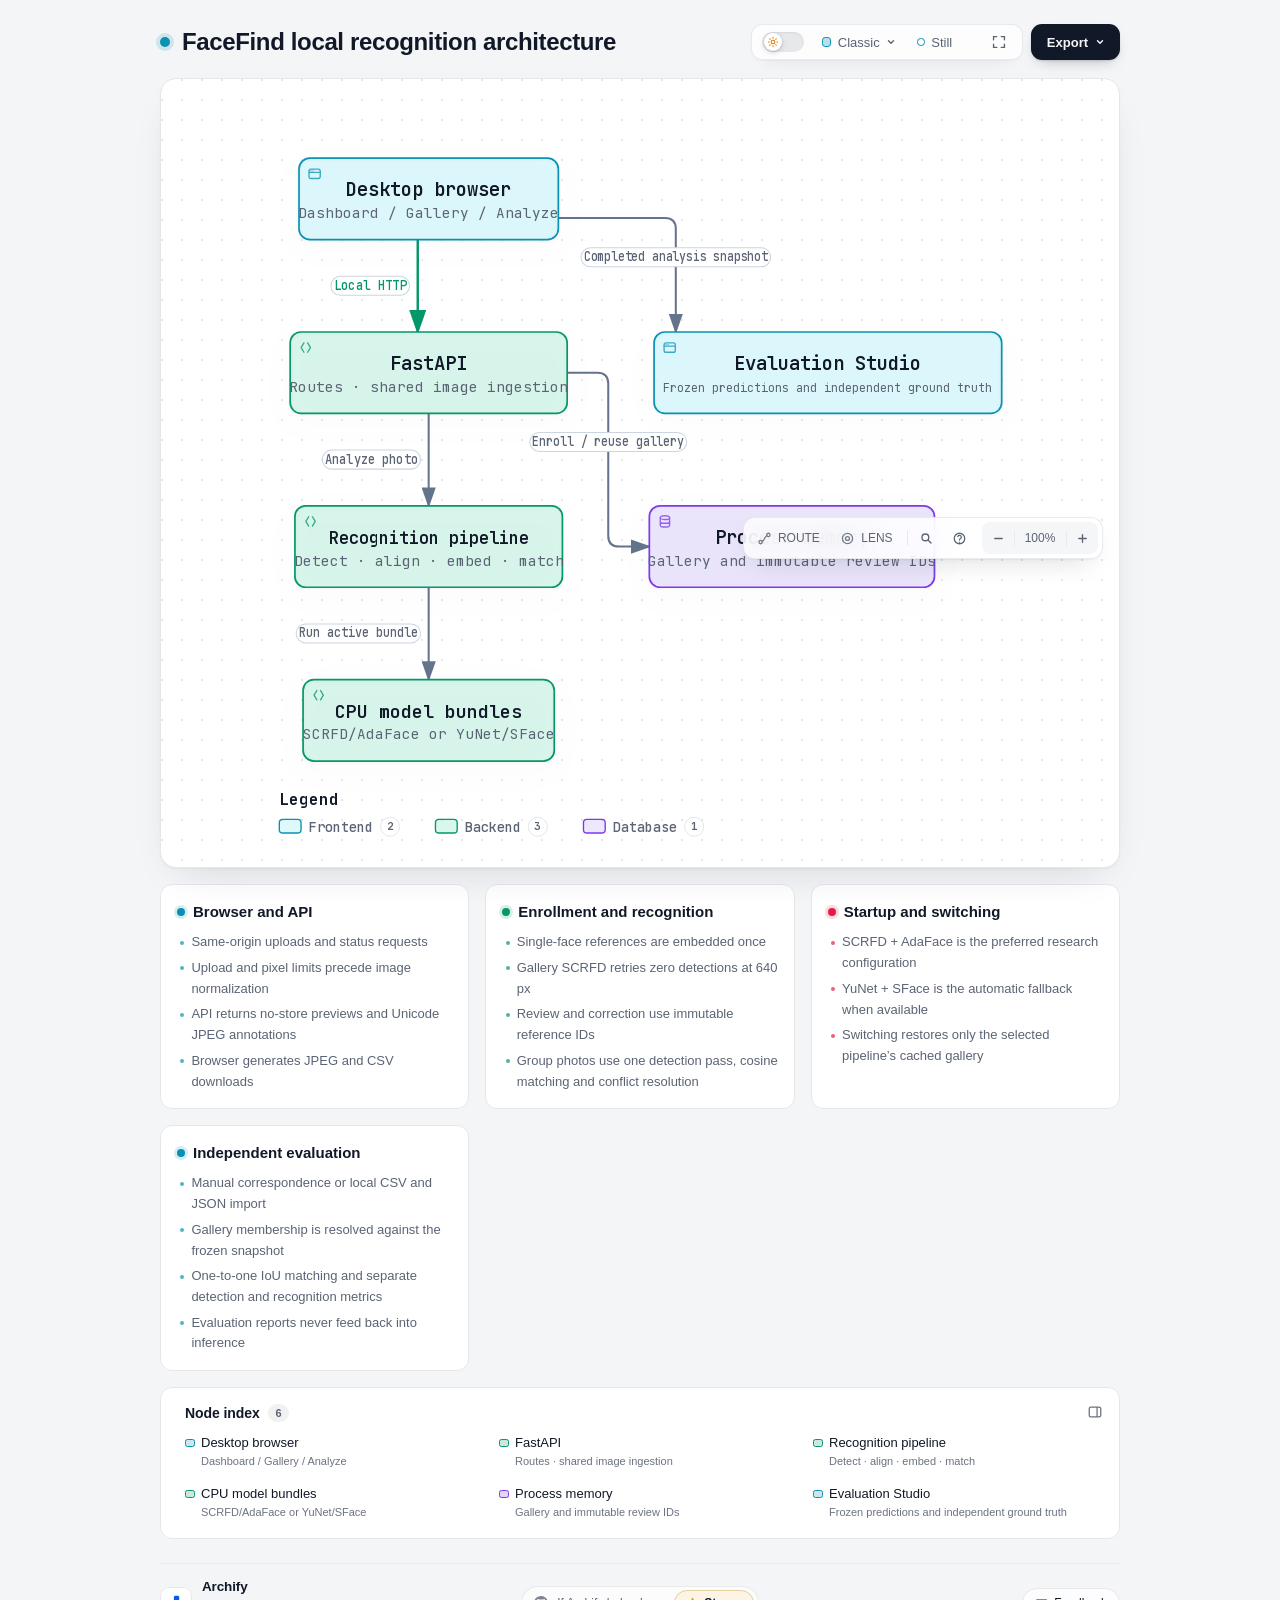
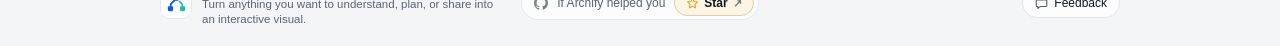
==== commit 9734b203: "feat: add ground-truth evaluation studio and finalize demo workflow" ====
--- a/docs/architecture/facefind.html
+++ b/docs/architecture/facefind.html
@@ -6126,7 +6126,7 @@
     <!-- Main Diagram -->
     <div class="diagram-container" data-detail-level="read"
          data-preset-badge-editorial-plate="ARCHIFY / PLATE 04">
-      <svg viewBox="0 0 563 560" role="img" lang="en" aria-labelledby="archify-diagram-title archify-diagram-description" data-animation="trace" data-preset="classic" data-quality-profile="showcase" data-node-ui="" data-reader-fit="intrinsic-height" data-reader-min-text="7.5" data-reader-primary-text="14">
+      <svg viewBox="0 0 612 560" role="img" lang="en" aria-labelledby="archify-diagram-title archify-diagram-description" data-animation="trace" data-preset="classic" data-quality-profile="showcase" data-node-ui="" data-reader-fit="intrinsic-height" data-reader-min-text="7.5" data-reader-primary-text="14">
         <title id="archify-diagram-title">FaceFind local recognition architecture</title>
         <desc id="archify-diagram-description">An architecture diagram generated by Archify.</desc>
         <!-- Definitions -->
@@ -6177,8 +6177,8 @@
 
         <!-- Connection paths (before components for correct z-order) -->
         <g data-graph-role="automatic-crossover" style="--step:0">
-          <path data-graph-role="automatic-crossover-underlay" d="M 150 108 L 150 176" fill="none" stroke="var(--mask)" stroke-width="5.8" stroke-linecap="round" stroke-linejoin="round" pointer-events="none"/>
-          <path data-edge-from="browser" data-edge-to="api" data-edge-label="Local HTTP" data-edge-key="0" data-edge-id="api-request" data-composition-points="150,108;150,176" data-composition-crossover="halo" data-composition-independent="true" d="M 150 108 L 150 176" class="a-emphasis" data-animate="edge" style="--step:0" stroke-width="1.8" marker-end="url(#arrowhead-emphasis)"/>
+          <path data-graph-role="automatic-crossover-underlay" d="M 141.95 108 L 141.95 176" fill="none" stroke="var(--mask)" stroke-width="5.8" stroke-linecap="round" stroke-linejoin="round" pointer-events="none"/>
+          <path data-edge-from="browser" data-edge-to="api" data-edge-label="Local HTTP" data-edge-key="0" data-edge-id="api-request" data-composition-points="141.95,108;141.95,176" data-composition-crossover="halo" data-composition-independent="true" d="M 141.95 108 L 141.95 176" class="a-emphasis" data-animate="edge" style="--step:0" stroke-width="1.8" marker-end="url(#arrowhead-emphasis)"/>
         </g>
         <g data-graph-role="automatic-crossover" style="--step:1">
           <path data-graph-role="automatic-crossover-underlay" d="M 150 236 L 150 304" fill="none" stroke="var(--mask)" stroke-width="5.5" stroke-linecap="round" stroke-linejoin="round" pointer-events="none"/>
@@ -6189,13 +6189,17 @@
           <path data-edge-from="pipeline" data-edge-to="models" data-edge-label="Run active bundle" data-edge-key="2" data-edge-id="active-models" data-composition-points="150,364;150,432" data-composition-crossover="halo" data-composition-independent="true" d="M 150 364 L 150 432" class="a-default" data-animate="edge" style="--step:2" stroke-width="1.5" marker-end="url(#arrowhead)"/>
         </g>
         <g data-graph-role="automatic-crossover" style="--step:3">
-          <path data-graph-role="automatic-crossover-underlay" d="M 252 220 L 320.5 220 Q 328.5 220 328.5 228 L 328.5 304" fill="none" stroke="var(--mask)" stroke-width="5.5" stroke-linecap="round" stroke-linejoin="round" pointer-events="none"/>
-          <path data-edge-from="api" data-edge-to="gallery" data-edge-label="Enroll / reuse gallery" data-edge-key="3" data-edge-id="cache" data-composition-points="252,220;328.5,220;328.5,304" data-composition-crossover="halo" data-composition-independent="true" d="M 252 220 L 320.5 220 Q 328.5 220 328.5 228 L 328.5 304" class="a-default" data-animate="edge" style="--step:3" stroke-width="1.5" marker-end="url(#arrowhead)"/>
+          <path data-graph-role="automatic-crossover-underlay" d="M 252 206 L 274.25 206 Q 282.25 206 282.25 214 L 282.25 326 Q 282.25 334 290.25 334 L 312.5 334" fill="none" stroke="var(--mask)" stroke-width="5.5" stroke-linecap="round" stroke-linejoin="round" pointer-events="none"/>
+          <path data-edge-from="api" data-edge-to="gallery" data-edge-label="Enroll / reuse gallery" data-edge-key="3" data-edge-id="cache" data-composition-points="252,206;282.25,206;282.25,334;312.5,334" data-composition-crossover="halo" data-composition-independent="true" d="M 252 206 L 274.25 206 Q 282.25 206 282.25 214 L 282.25 326 Q 282.25 334 290.25 334 L 312.5 334" class="a-default" data-animate="edge" style="--step:3" stroke-width="1.5" marker-end="url(#arrowhead)"/>
         </g>
+        <g data-graph-role="automatic-crossover" style="--step:4">
+          <path data-graph-role="automatic-crossover-underlay" d="M 245.5 92 L 324 92 Q 332 92 332 100 L 332 176" fill="none" stroke="var(--mask)" stroke-width="5.5" stroke-linecap="round" stroke-linejoin="round" pointer-events="none"/>
+          <path data-edge-from="browser" data-edge-to="evaluation" data-edge-label="Completed analysis snapshot" data-edge-key="4" data-edge-id="evaluation-input" data-composition-points="245.5,92;332,92;332,176" data-composition-crossover="halo" data-composition-independent="true" d="M 245.5 92 L 324 92 Q 332 92 332 100 L 332 176" class="a-default" data-animate="edge" style="--step:4" stroke-width="1.5" marker-end="url(#arrowhead)"/>
+        </g>
 
         <!-- Components -->
-        <g id="node-browser" data-node-id="browser" data-node-label="Desktop browser" tabindex="0" role="button" aria-label="Focus Desktop browser, Dashboard · Gallery · Analyze, Architecture component" aria-pressed="false" data-node-kind="frontend" data-node-sublabel="Dashboard · Gallery · Analyze" data-node-context="Architecture component">
-          <title>Desktop browser · Dashboard · Gallery · Analyze · Architecture component</title>
+        <g id="node-browser" data-node-id="browser" data-node-label="Desktop browser" tabindex="0" role="button" aria-label="Focus Desktop browser, Dashboard / Gallery / Analyze, Architecture component" aria-pressed="false" data-node-kind="frontend" data-node-sublabel="Dashboard / Gallery / Analyze" data-node-context="Architecture component">
+          <title>Desktop browser · Dashboard / Gallery / Analyze · Architecture component</title>
           <rect x="54.5" y="48" width="191" height="60" rx="8" class="c-mask"/>
           <rect x="54.5" y="48" width="191" height="60" rx="8" class="c-frontend" data-animate="node" style="--step:0" stroke-width="1.5"/>
           <g aria-hidden="true" data-semantic-sigil="frontend" class="semantic-sigil s-frontend" transform="translate(60.5 54) scale(0.6875)">
@@ -6205,7 +6209,7 @@
             <circle cx="6.3" cy="4.8" r=".7" class="sigil-fill"/>
           </g>
           <text data-node-label="" data-detail-anchor="" x="150" y="76" class="t-primary" font-size="14" font-weight="600" text-anchor="middle">Desktop browser</text>
-        <text data-detail="context" x="150" y="92" class="t-muted" font-size="10.5" text-anchor="middle">Dashboard · Gallery · Analyze</text>
+        <text data-detail="context" x="150" y="92" class="t-muted" font-size="10.5" text-anchor="middle">Dashboard / Gallery / Analyze</text>
         </g>
 
         <g id="node-api" data-node-id="api" data-node-label="FastAPI" tabindex="0" role="button" aria-label="Focus FastAPI, Routes · shared image ingestion, Architecture component" aria-pressed="false" data-node-kind="backend" data-node-sublabel="Routes · shared image ingestion" data-node-context="Architecture component">
@@ -6253,10 +6257,24 @@
         <text data-detail="context" x="417.5" y="348" class="t-muted" font-size="10.5" text-anchor="middle">Gallery and immutable review IDs</text>
         </g>
 
+        <g id="node-evaluation" data-node-id="evaluation" data-node-label="Evaluation Studio" tabindex="0" role="button" aria-label="Focus Evaluation Studio, Frozen predictions and independent ground truth, Architecture component" aria-pressed="false" data-node-kind="frontend" data-node-sublabel="Frozen predictions and independent ground truth" data-node-context="Architecture component">
+          <title>Evaluation Studio · Frozen predictions and independent ground truth · Architecture component</title>
+          <rect x="316" y="176" width="256" height="60" rx="8" class="c-mask"/>
+          <rect x="316" y="176" width="256" height="60" rx="8" class="c-frontend" data-animate="node" style="--step:5" stroke-width="1.5"/>
+          <g aria-hidden="true" data-semantic-sigil="frontend" class="semantic-sigil s-frontend" transform="translate(322 182) scale(0.6875)">
+            <rect x="2" y="3" width="12" height="10" rx="2"/>
+            <path d="M2 6.5h12"/>
+            <circle cx="4.1" cy="4.8" r=".7" class="sigil-fill"/>
+            <circle cx="6.3" cy="4.8" r=".7" class="sigil-fill"/>
+          </g>
+          <text data-node-label="" data-detail-anchor="" x="444" y="204" class="t-primary" font-size="14" font-weight="600" text-anchor="middle">Evaluation Studio</text>
+        <text data-detail="context" x="444" y="220" class="t-muted" font-size="8.7" text-anchor="middle">Frozen predictions and independent ground truth</text>
+        </g>
+
         <!-- Connection labels -->
         <g data-detail="context" data-edge-from="browser" data-edge-to="api" data-edge-label="Local HTTP" data-edge-key="0" data-edge-id="api-request">
-          <rect x="86" y="135" width="58" height="14" rx="3" class="c-mask"/>
-          <text x="115" y="145" class="t-edge-emphasis" font-size="10" font-weight="500" textLength="54" lengthAdjust="spacingAndGlyphs" text-anchor="middle">Local HTTP</text>
+          <rect x="77.94999999999999" y="135" width="58" height="14" rx="3" class="c-mask"/>
+          <text x="106.94999999999999" y="145" class="t-edge-emphasis" font-size="10" font-weight="500" textLength="54" lengthAdjust="spacingAndGlyphs" text-anchor="middle">Local HTTP</text>
         </g>
         <g data-detail="context" data-edge-from="api" data-edge-to="pipeline" data-edge-label="Analyze photo" data-edge-key="1" data-edge-id="recognize">
           <rect x="71.6" y="263" width="72.4" height="14" rx="3" class="c-mask"/>
@@ -6267,8 +6285,12 @@
           <text x="98.2" y="401" class="t-edge-default" font-size="10" font-weight="500" textLength="87.6" lengthAdjust="spacingAndGlyphs" text-anchor="middle">Run active bundle</text>
         </g>
         <g data-detail="context" data-edge-from="api" data-edge-to="gallery" data-edge-label="Enroll / reuse gallery" data-edge-key="3" data-edge-id="cache">
-          <rect x="270.7" y="242" width="115.6" height="14" rx="3" class="c-mask"/>
-          <text x="328.5" y="252" class="t-edge-default" font-size="10" font-weight="500" textLength="111.6" lengthAdjust="spacingAndGlyphs" text-anchor="middle">Enroll / reuse gallery</text>
+          <rect x="224.45" y="250" width="115.6" height="14" rx="3" class="c-mask"/>
+          <text x="282.25" y="260" class="t-edge-default" font-size="10" font-weight="500" textLength="111.6" lengthAdjust="spacingAndGlyphs" text-anchor="middle">Enroll / reuse gallery</text>
+        </g>
+        <g data-detail="context" data-edge-from="browser" data-edge-to="evaluation" data-edge-label="Completed analysis snapshot" data-edge-key="4" data-edge-id="evaluation-input">
+          <rect x="262.2" y="114" width="139.6" height="14" rx="3" class="c-mask"/>
+          <text x="332" y="124" class="t-edge-default" font-size="10" font-weight="500" textLength="135.6" lengthAdjust="spacingAndGlyphs" text-anchor="middle">Completed analysis snapshot</text>
         </g>
 
         <!-- Boundary labels (foreground masks keep routes out of titles) -->
@@ -6526,6 +6548,19 @@
           <li>Switching restores only the selected pipeline’s cached gallery</li>
         </ul>
       </div>
+
+      <div class="card">
+        <div class="card-header">
+          <div class="card-dot cyan"></div>
+          <h3>Independent evaluation</h3>
+        </div>
+        <ul>
+          <li>Manual correspondence or local CSV and JSON import</li>
+          <li>Gallery membership is resolved against the frozen snapshot</li>
+          <li>One-to-one IoU matching and separate detection and recognition metrics</li>
+          <li>Evaluation reports never feed back into inference</li>
+        </ul>
+      </div>
     </div>
     <nav class="node-outline no-print" id="node-outline" hidden aria-labelledby="node-outline-title">
       <div class="node-outline-head">
